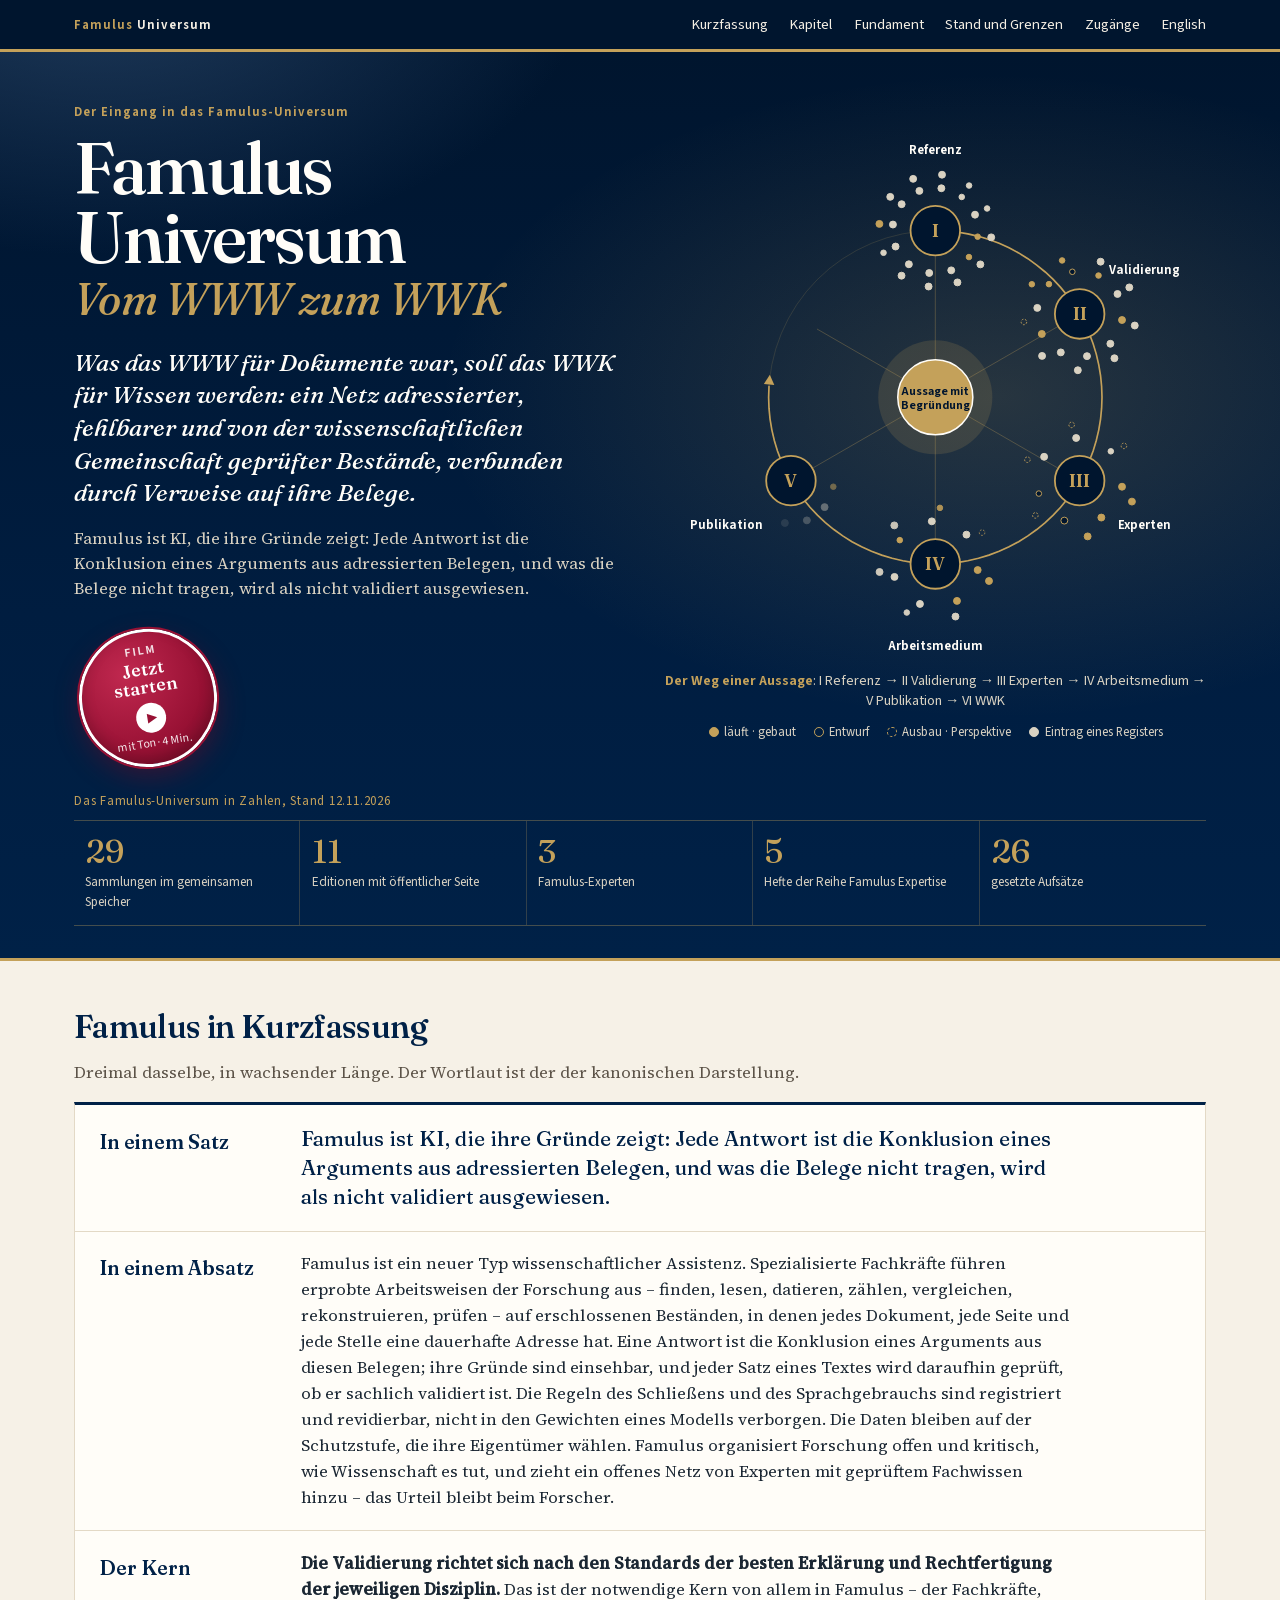
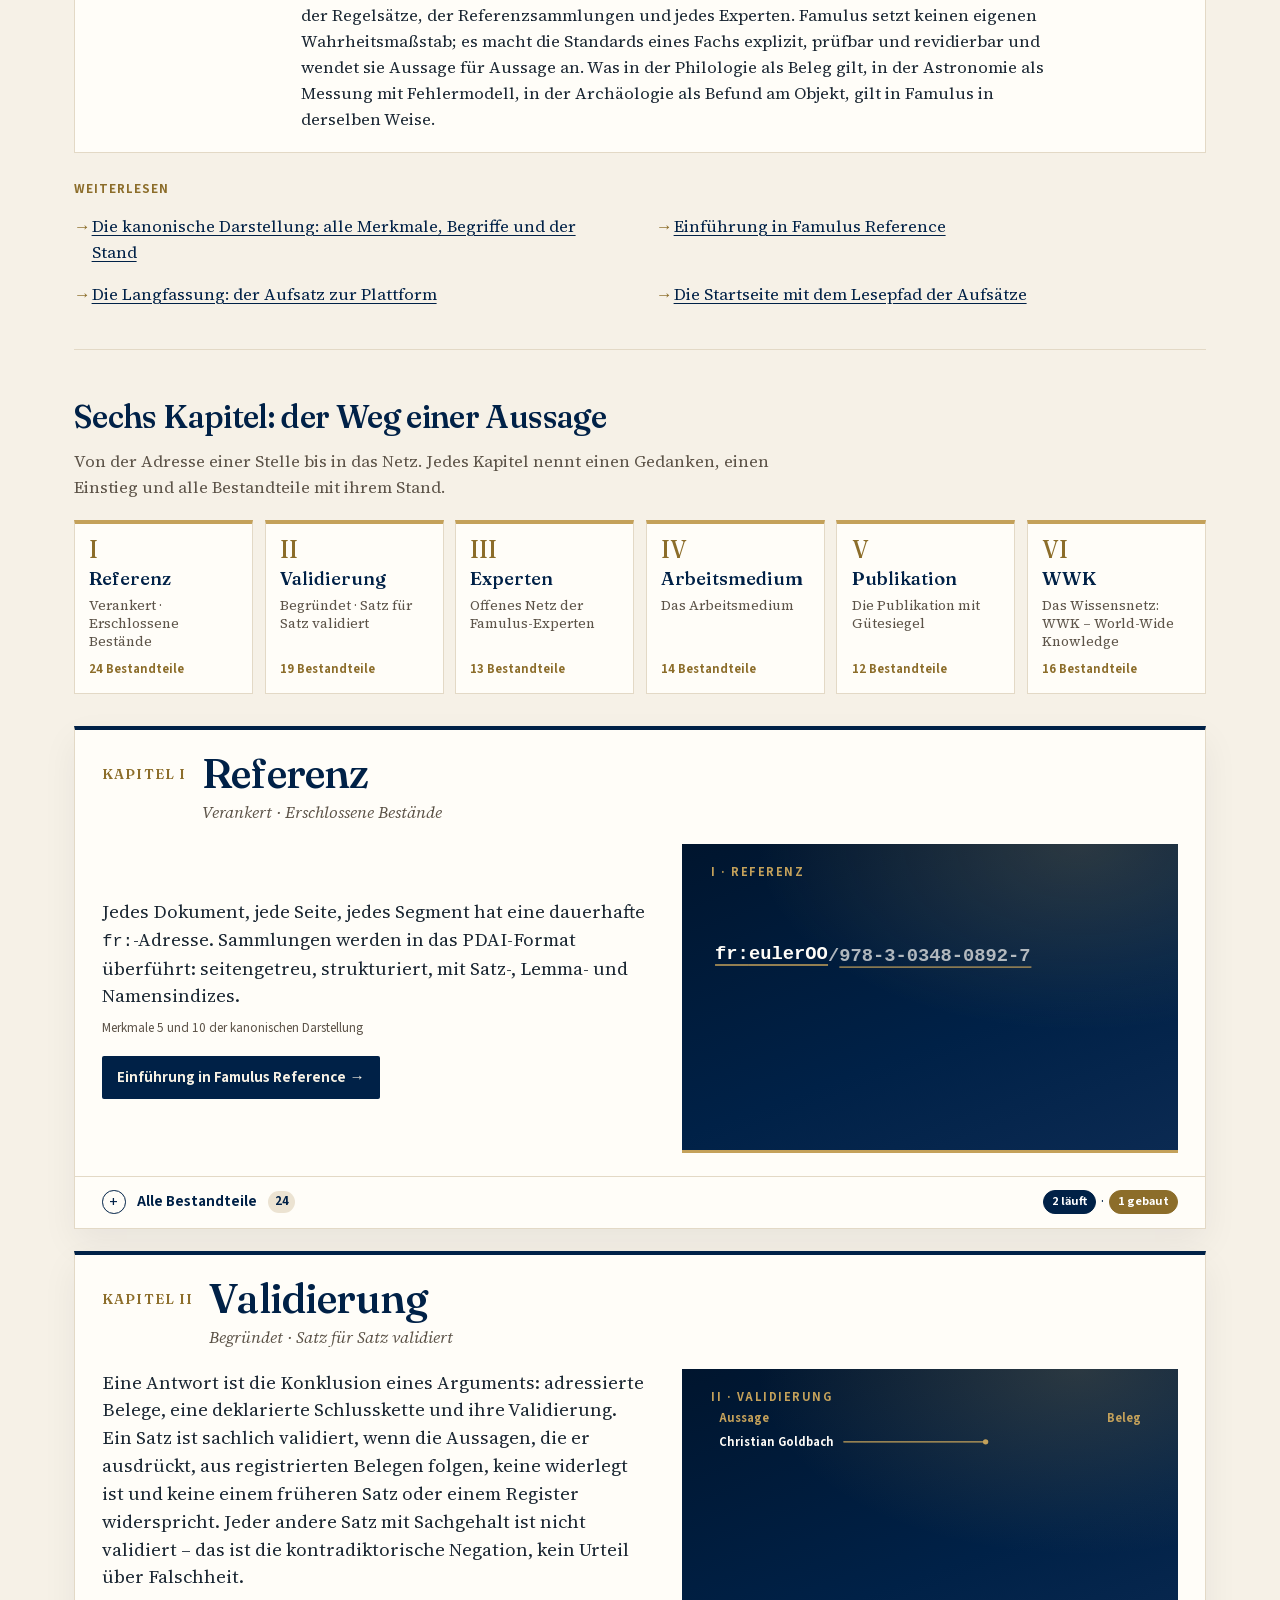
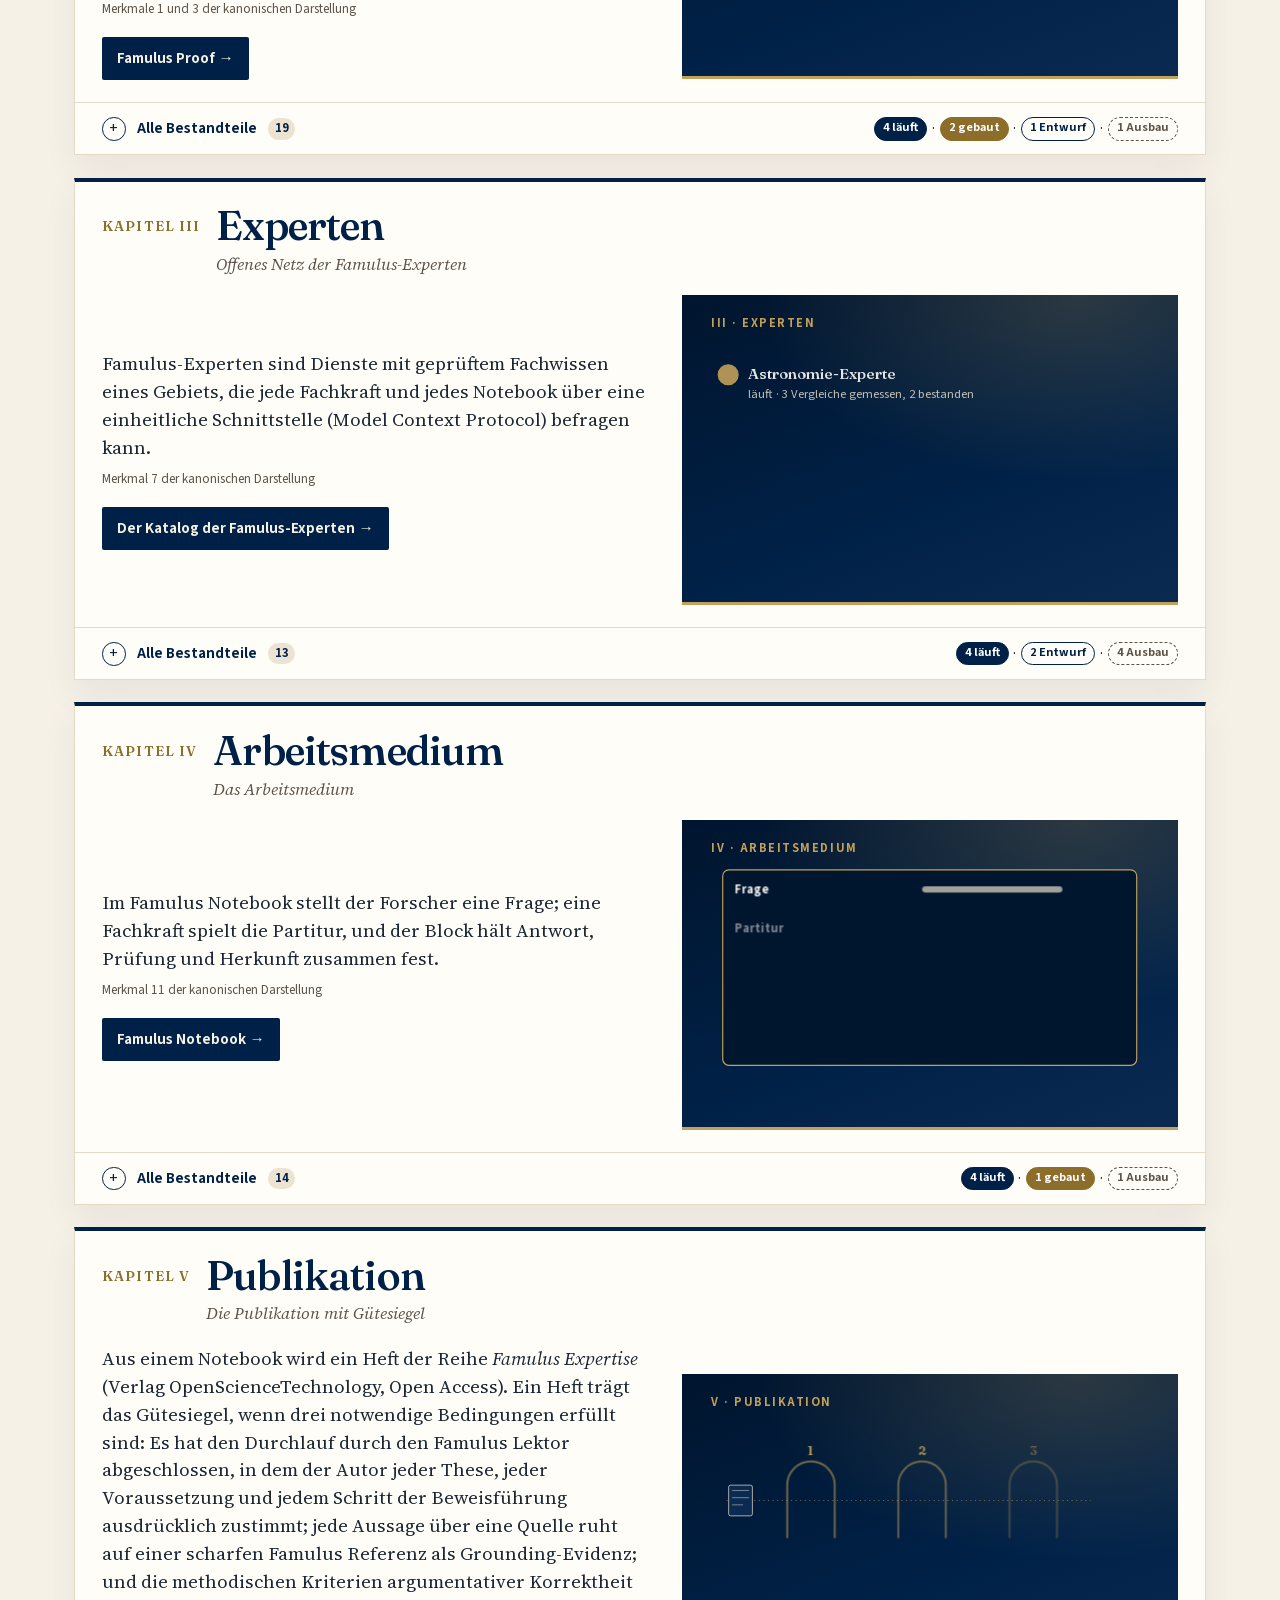
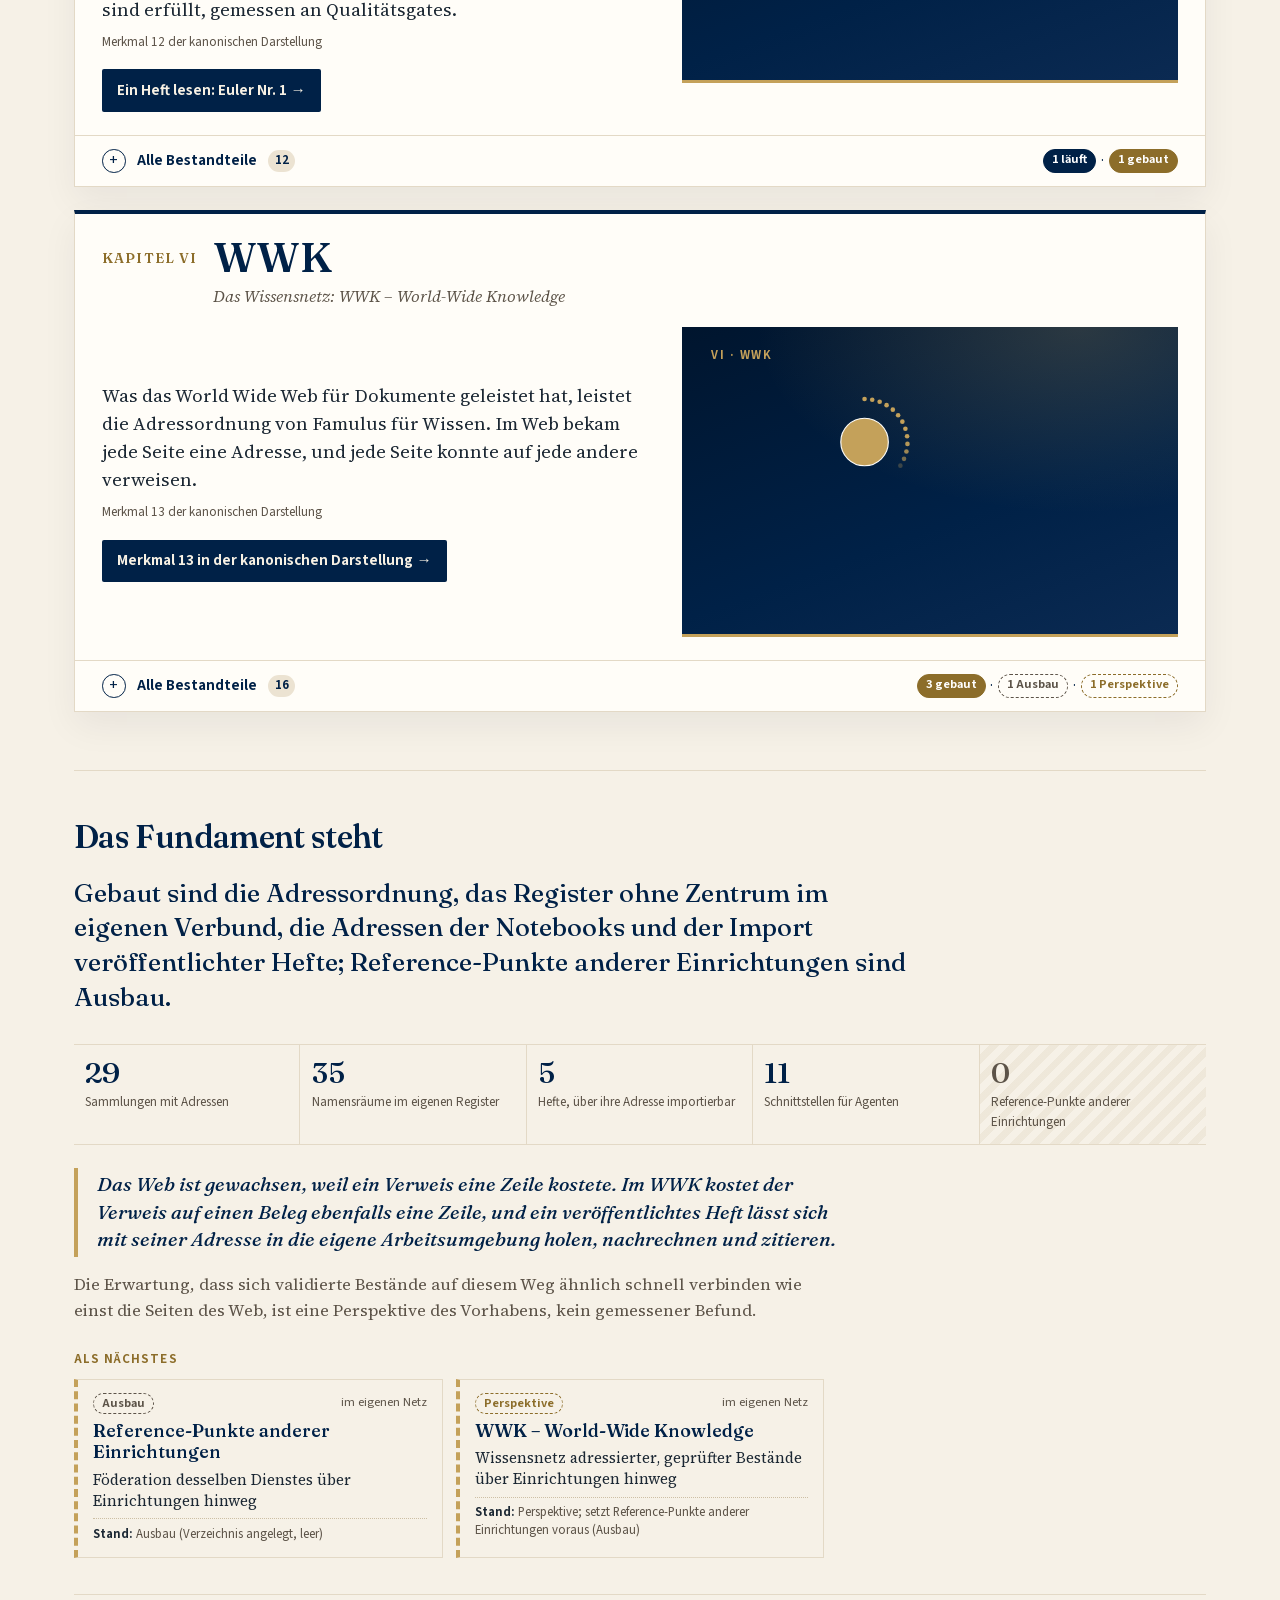
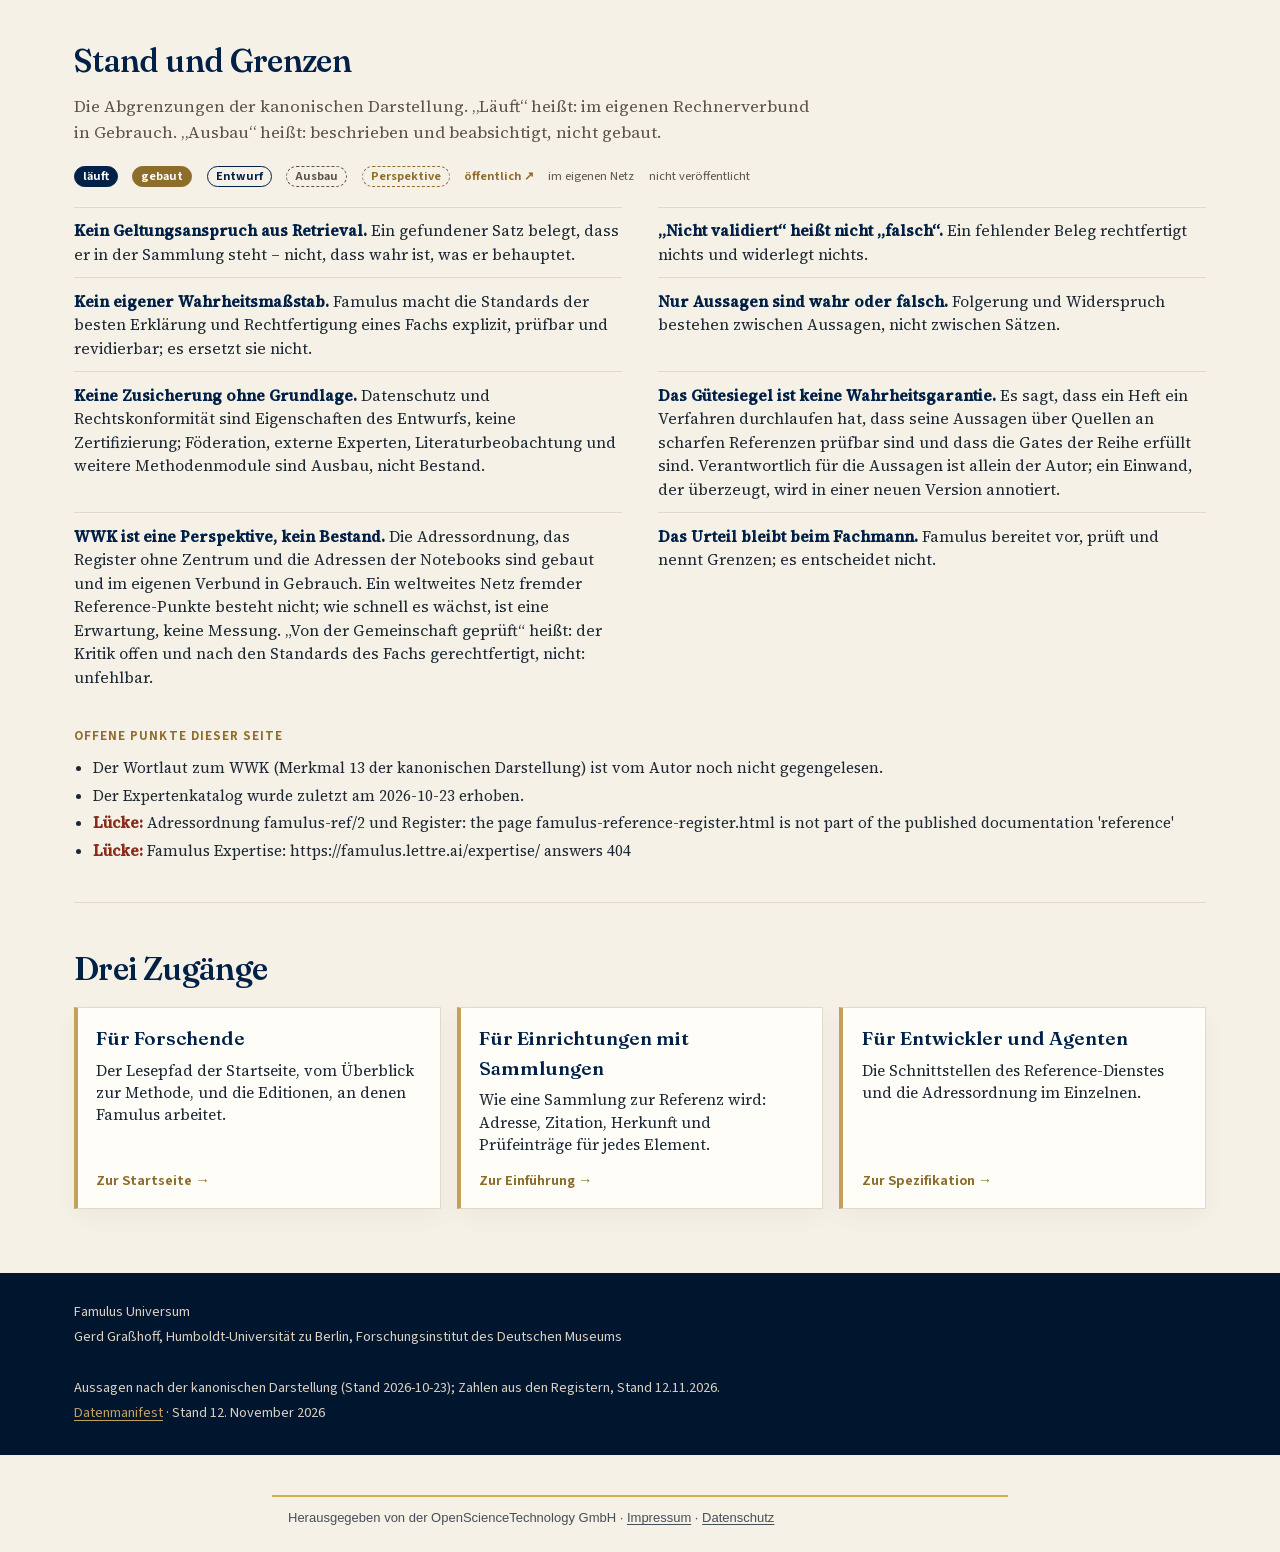
==== index.html @ c4039b90 "Build universum" ====
<!DOCTYPE html>
<html lang="de">
<head>
  <meta charset="utf-8">
  <meta name="viewport" content="width=device-width, initial-scale=1">
  <title>Famulus Universum — Vom WWW zum WWK</title>
  <meta name="description" content="Der Eingang in das Famulus-Universum: Referenz, Validierung, Experten, Arbeitsmedium, Publikation und das Wissensnetz WWK (World-Wide Knowledge) in einer Übersicht, mit Stand jedes Bestandteils.">
  <meta name="author" content="Gerd Graßhoff">
  <meta property="og:title" content="Famulus Universum — Vom WWW zum WWK">
  <meta property="og:description" content="Der Eingang in das Famulus-Universum: Referenz, Validierung, Experten, Arbeitsmedium, Publikation und das Wissensnetz WWK (World-Wide Knowledge) in einer Übersicht, mit Stand jedes Bestandteils.">
  <meta property="og:type" content="website">
  <link rel="icon" href="favicon.svg" type="image/svg+xml">
  <link rel="stylesheet" href="assets/fonts.css?v=20261112162122">
  <link rel="stylesheet" href="assets/landing.css?v=20261112162122">
  <link rel="stylesheet" href="assets/universum.css?v=20261112162122">
<!-- famulus:publisher:start -->
<meta name="referrer" content="no-referrer-when-downgrade">
<meta name="publisher" content="OpenScienceTechnology GmbH">
<meta name="DC.publisher" content="OpenScienceTechnology GmbH">
<script type="application/ld+json">{"@context": "https://schema.org", "@type": "WebPage", "url": "https://famulus.lettre.ai/universum/", "publisher": {"@type": "Organization", "name": "OpenScienceTechnology GmbH", "address": {"@type": "PostalAddress", "streetAddress": "Im Wiesengrund 15A", "addressLocality": "47198 Duisburg", "addressCountry": "Deutschland"}}}</script>
<!-- famulus:publisher:end -->
</head>
<body>
  <a class="skip" href="#inhalt">Zum Inhalt</a>
  <header class="mast">
    <div class="mast-inner">
      <p class="brand"><a href="./"><span>Famulus</span> Universum</a></p>
      <nav aria-label="Abschnitte">
        <a href="#kurz">Kurzfassung</a>
        <a href="#kapitel">Kapitel</a>
        <a href="#fundament">Fundament</a>
        <a href="#stand">Stand und Grenzen</a>
        <a href="#zugaenge">Zugänge</a>
        <a class="lang-switch" href="en/" lang="en" hreflang="en">English</a>
      </nav>
    </div>
  </header>

  <main id="inhalt" class="uv">
<section class="hero uv-hero"><div class="wrap uv-hero-grid"><div class="uv-hero-text"><p class="kicker">Der Eingang in das Famulus-Universum</p><h1>Famulus Universum<em>Vom WWW zum WWK</em></h1><p class="uv-persp">Was das WWW für Dokumente war, soll das WWK für Wissen werden: ein Netz adressierter, fehlbarer und von der wissenschaftlichen Gemeinschaft geprüfter Bestände, verbunden durch Verweise auf ihre Belege.</p><p class="uv-sentence">Famulus ist KI, die ihre Gründe zeigt: Jede Antwort ist die Konklusion eines Arguments aus adressierten Belegen, und was die Belege nicht tragen, wird als nicht validiert ausgewiesen.</p>        <a class="hero-sticker" href="#rundgang" data-guide-start><span class="hs-k">Film</span><span class="hs-t">Jetzt starten</span><span class="hs-play" aria-hidden="true">▶</span><span class="hs-s">mit Ton · 4 Min.</span></a>
</div><div class="uv-map" id="karte"><div class="uv-map-stage" role="img" aria-label="Karte des Famulus-Universums: sechs Kapitel um den Kern, jede Marke ein Bestandteil"></div><p class="uv-map-info" aria-live="polite"></p></div></div><div class="wrap"><p class="uv-fig-label">Das Famulus-Universum in Zahlen, Stand 12.11.2026</p><div class="figures uv-figures" style="--cols:5"><div><span class="v">29</span><span class="k">Sammlungen im gemeinsamen Speicher</span></div><div><span class="v">11</span><span class="k">Editionen mit öffentlicher Seite</span></div><div><span class="v">3</span><span class="k">Famulus-Experten</span></div><div><span class="v">5</span><span class="k">Hefte der Reihe Famulus Expertise</span></div><div><span class="v">26</span><span class="k">gesetzte Aufsätze</span></div></div></div></section>
    <div class="wrap">
<section class="band uv-brief" id="kurz"><h2>Famulus in Kurzfassung</h2><p class="section-lead">Dreimal dasselbe, in wachsender Länge. Der Wortlaut ist der der kanonischen Darstellung.</p><div class="uv-steps"><div class="uv-step"><h3>In einem Satz</h3><p>Famulus ist KI, die ihre Gründe zeigt: Jede Antwort ist die Konklusion eines Arguments aus adressierten Belegen, und was die Belege nicht tragen, wird als nicht validiert ausgewiesen.</p></div><div class="uv-step"><h3>In einem Absatz</h3><p>Famulus ist ein neuer Typ wissenschaftlicher Assistenz. Spezialisierte Fachkräfte führen erprobte Arbeitsweisen der Forschung aus – finden, lesen, datieren, zählen, vergleichen, rekonstruieren, prüfen – auf erschlossenen Beständen, in denen jedes Dokument, jede Seite und jede Stelle eine dauerhafte Adresse hat. Eine Antwort ist die Konklusion eines Arguments aus diesen Belegen; ihre Gründe sind einsehbar, und jeder Satz eines Textes wird daraufhin geprüft, ob er sachlich validiert ist. Die Regeln des Schließens und des Sprachgebrauchs sind registriert und revidierbar, nicht in den Gewichten eines Modells verborgen. Die Daten bleiben auf der Schutzstufe, die ihre Eigentümer wählen. Famulus organisiert Forschung offen und kritisch, wie Wissenschaft es tut, und zieht ein offenes Netz von Experten mit geprüftem Fachwissen hinzu – das Urteil bleibt beim Forscher.</p></div><div class="uv-step"><h3>Der Kern</h3><p><strong>Die Validierung richtet sich nach den Standards der besten Erklärung und Rechtfertigung der jeweiligen Disziplin.</strong> Das ist der notwendige Kern von allem in Famulus – der Fachkräfte, der Regelsätze, der Referenzsammlungen und jedes Experten. Famulus setzt keinen eigenen Wahrheitsmaßstab; es macht die Standards eines Fachs explizit, prüfbar und revidierbar und wendet sie Aussage für Aussage an. Was in der Philologie als Beleg gilt, in der Astronomie als Messung mit Fehlermodell, in der Archäologie als Befund am Objekt, gilt in Famulus in derselben Weise.</p></div></div><h3 class="uv-sub">Weiterlesen</h3><ul class="uv-reading"><li><a href="https://famulus.lettre.ai/docs/reference/famulus.html">Die kanonische Darstellung: alle Merkmale, Begriffe und der Stand</a></li><li><a href="https://famulus.lettre.ai/docs/reference/famulus-reference-introduction.html">Einführung in Famulus Reference</a></li><li><a href="https://famulus.lettre.ai/#p-famulus-plattform">Die Langfassung: der Aufsatz zur Plattform</a></li><li><a href="https://famulus.lettre.ai/">Die Startseite mit dem Lesepfad der Aufsätze</a></li></ul></section>
<section class="band uv-chapters" id="kapitel"><h2>Sechs Kapitel: der Weg einer Aussage</h2><p class="section-lead">Von der Adresse einer Stelle bis in das Netz. Jedes Kapitel nennt einen Gedanken, einen Einstieg und alle Bestandteile mit ihrem Stand.</p><nav class="uv-index" aria-label="Sechs Kapitel: der Weg einer Aussage"><a class="uv-tile" href="#kap-referenz"><span class="uv-tile-num">I</span><span class="uv-tile-name">Referenz</span><span class="uv-tile-title">Verankert · Erschlossene Bestände</span><span class="uv-tile-n">24 Bestandteile</span></a><a class="uv-tile" href="#kap-validierung"><span class="uv-tile-num">II</span><span class="uv-tile-name">Validierung</span><span class="uv-tile-title">Begründet · Satz für Satz validiert</span><span class="uv-tile-n">19 Bestandteile</span></a><a class="uv-tile" href="#kap-experten"><span class="uv-tile-num">III</span><span class="uv-tile-name">Experten</span><span class="uv-tile-title">Offenes Netz der Famulus-Experten</span><span class="uv-tile-n">13 Bestandteile</span></a><a class="uv-tile" href="#kap-arbeitsmedium"><span class="uv-tile-num">IV</span><span class="uv-tile-name">Arbeitsmedium</span><span class="uv-tile-title">Das Arbeitsmedium</span><span class="uv-tile-n">14 Bestandteile</span></a><a class="uv-tile" href="#kap-publikation"><span class="uv-tile-num">V</span><span class="uv-tile-name">Publikation</span><span class="uv-tile-title">Die Publikation mit Gütesiegel</span><span class="uv-tile-n">12 Bestandteile</span></a><a class="uv-tile" href="#kap-wwk"><span class="uv-tile-num">VI</span><span class="uv-tile-name">WWK</span><span class="uv-tile-title">Das Wissensnetz: WWK – World-Wide Knowledge</span><span class="uv-tile-n">16 Bestandteile</span></a></nav><article class="uv-chapter" id="kap-referenz" data-chapter="referenz"><header class="uv-ch-head"><p class="uv-ch-num">Kapitel I</p><h3>Referenz</h3><p class="uv-ch-title">Verankert · Erschlossene Bestände</p></header><div class="uv-ch-body"><div class="uv-ch-text"><p class="uv-claim">Jedes Dokument, jede Seite, jedes Segment hat eine dauerhafte <code>fr:</code>-Adresse. Sammlungen werden in das PDAI-Format überführt: seitengetreu, strukturiert, mit Satz-, Lemma- und Namensindizes.</p><p class="uv-claim-src">Merkmale 5 und 10 der kanonischen Darstellung</p><p class="uv-go-row"><a class="go uv-main" href="https://famulus.lettre.ai/docs/reference/famulus-reference-introduction.html">Einführung in Famulus Reference &rarr;</a></p></div><div class="uv-mini" data-scene="adresse" aria-hidden="true"></div></div><details class="uv-all"><summary><span>Alle Bestandteile</span> <span class="uv-n">24</span><span class="uv-tally"><span class="uv-st uv-st-laeuft">2 läuft</span> · <span class="uv-st uv-st-gebaut">1 gebaut</span></span></summary><div class="uv-group"><h4>Wissensgrund und Adressen <span class="uv-n">4</span></h4><ul class="uv-cards"><li class="uv-card" data-state="laeuft" data-place="netz"><p class="uv-card-head"><span class="uv-st uv-st-laeuft">läuft</span><span class="uv-pl uv-pl-netz">im eigenen Netz</span></p><h5>Famulus Reference</h5><p class="uv-card-text">Wissensgrund, <code>fr:</code>-Adressen, Zitation, Herkunft; gemeinsamer Speicher (DuckLake) und Referenzdienst</p><p class="uv-card-facts">29 Sammlungen im gemeinsamen Speicher</p><p class="uv-card-stand"><b>Stand:</b> läuft (29 Sammlungen im gemeinsamen Speicher, Stand 11.11.2026; am 23.10.2026 waren es acht)</p></li><li class="uv-card" data-state="gebaut" data-place="netz"><p class="uv-card-head"><span class="uv-st uv-st-gebaut">gebaut</span><span class="uv-pl uv-pl-netz">im eigenen Netz</span></p><h5>Adressordnung famulus-ref/2 und Register</h5><p class="uv-card-text">Die Adressordnung <code>famulus-ref/2</code> und ihr Register ohne Zentrum: Jedes Objekt (Satz, Absatz, Abbildung, Person, Ort, Datum, Sprachnorm, Objekt mit 3D-Modell) hat genau eine <code>fr:</code>-Adresse; jeder Reference-Punkt veröffentlicht sein eigenes, signiertes Register, und jeder Resolver kennt das Netz aus den Registern, die er zwischengespeichert hat.</p><p class="uv-card-facts">35 Namensräume am eigenen Reference-Punkt</p></li><li class="uv-card" data-state="" data-place="public"><p class="uv-card-head"><span class="uv-pl uv-pl-public">öffentlich</span></p><h5><a href="https://famulus.lettre.ai/docs/reference/famulus-reference.html">Technische Spezifikation von Famulus Reference</a></h5></li><li class="uv-card" data-state="" data-place="public"><p class="uv-card-head"><span class="uv-pl uv-pl-public">öffentlich</span></p><h5><a href="https://famulus.lettre.ai/docs/reference/ducklake.html">Der gemeinsame Speicher (DuckLake)</a></h5></li></ul></div><div class="uv-group"><h4>Erschlossene Bestände und Editionen <span class="uv-n">14</span></h4><ul class="uv-chips"><li class="uv-chip" data-place="public"><a href="https://famulus.lettre.ai/editions/">Übersicht der Editionen</a></li><li class="uv-chip" data-place="public"><a href="https://famulus.lettre.ai/euler/">Euler</a></li><li class="uv-chip" data-place="public"><a href="https://famulus.lettre.ai/kepler/">Kepler</a></li><li class="uv-chip" data-place="public"><a href="https://famulus.lettre.ai/kepleriana/">Kepleriana 2026</a></li><li class="uv-chip" data-place="public"><a href="https://famulus.lettre.ai/brahe/">Brahe</a></li><li class="uv-chip" data-place="public"><a href="https://famulus.lettre.ai/kopernikus/">Kopernikus</a></li><li class="uv-chip" data-place="netz">Hevelius<span class="uv-pl uv-pl-netz">im eigenen Netz</span></li><li class="uv-chip" data-place="public"><a href="https://famulus.lettre.ai/babylon/">Babylonische Astronomie</a></li><li class="uv-chip" data-place="public"><a href="https://famulus.lettre.ai/sundials/de/">Antike Sonnenuhren</a></li><li class="uv-chip" data-place="public"><a href="https://famulus.lettre.ai/medieval/">Mittelalterliche Handschriften</a></li><li class="uv-chip" data-place="public"><a href="https://famulus.lettre.ai/karman/">Kármán-Nachlass</a></li><li class="uv-chip" data-place="public"><a href="https://famulus.lettre.ai/wittgenstein-mechanik/">Wittgenstein und die Mechanik</a></li><li class="uv-chip" data-place="public"><a href="https://famulus.lettre.ai/tractatus-typoskripte/">Tractatus-Typoskripte</a></li><li class="uv-chip" data-place="netz">Kirch Collection<span class="uv-pl uv-pl-netz">im eigenen Netz</span></li></ul></div><div class="uv-group"><h4>Erfassung, Format, Lesen <span class="uv-n">3</span></h4><ul class="uv-cards"><li class="uv-card" data-state="laeuft" data-place="public"><p class="uv-card-head"><span class="uv-st uv-st-laeuft">läuft</span><span class="uv-pl uv-pl-public">öffentlich</span></p><h5><a href="https://famulus.lettre.ai/repro/">Famulus Repro</a></h5><p class="uv-card-text">Erfassung mit Smartphone und Tablet, Verarbeitung auf dem eigenen Rechner</p></li><li class="uv-card" data-state="" data-place="public"><p class="uv-card-head"><span class="uv-pl uv-pl-public">öffentlich</span></p><h5><a href="https://famulus.lettre.ai/docs/pdai/">PDAI: seitengetreue, strukturierte Bestände</a></h5></li><li class="uv-card" data-state="" data-place="public"><p class="uv-card-head"><span class="uv-pl uv-pl-public">öffentlich</span></p><h5><a href="https://famulus.lettre.ai/docs/viewer/">AI-Viewer: Faksimile, Transkription, Werkzeuge</a></h5></li></ul></div><div class="uv-group"><h4>Methode <span class="uv-n">3</span></h4><ul class="uv-cards"><li class="uv-card" data-state="" data-place="public"><p class="uv-card-head"><span class="uv-pl uv-pl-public">öffentlich</span></p><h5><a href="https://famulus.lettre.ai/#p-ai-scholar">Famulus Reference</a></h5><p class="uv-card-facts">17 S.</p></li><li class="uv-card" data-state="" data-place="netz"><p class="uv-card-head"><span class="uv-pl uv-pl-netz">im eigenen Netz</span></p><h5>The Famulus Data Layer</h5><p class="uv-card-facts">12 S.</p></li><li class="uv-card" data-state="" data-place="netz"><p class="uv-card-head"><span class="uv-pl uv-pl-netz">im eigenen Netz</span></p><h5>Famulus Register and Dossiers</h5><p class="uv-card-facts">18 S.</p></li></ul></div></details></article><article class="uv-chapter" id="kap-validierung" data-chapter="validierung"><header class="uv-ch-head"><p class="uv-ch-num">Kapitel II</p><h3>Validierung</h3><p class="uv-ch-title">Begründet · Satz für Satz validiert</p></header><div class="uv-ch-body"><div class="uv-ch-text"><p class="uv-claim">Eine Antwort ist die Konklusion eines Arguments: adressierte Belege, eine deklarierte Schlusskette und ihre Validierung. Ein Satz ist sachlich validiert, wenn die Aussagen, die er ausdrückt, aus registrierten Belegen folgen, keine widerlegt ist und keine einem früheren Satz oder einem Register widerspricht. Jeder andere Satz mit Sachgehalt ist nicht validiert – das ist die kontradiktorische Negation, kein Urteil über Falschheit.</p><p class="uv-claim-src">Merkmale 1 und 3 der kanonischen Darstellung</p><p class="uv-go-row"><a class="go uv-main" href="https://famulus.lettre.ai/proof/">Famulus Proof &rarr;</a></p></div><div class="uv-mini" data-scene="beleg" aria-hidden="true"></div></div><details class="uv-all"><summary><span>Alle Bestandteile</span> <span class="uv-n">19</span><span class="uv-tally"><span class="uv-st uv-st-laeuft">4 läuft</span> · <span class="uv-st uv-st-gebaut">2 gebaut</span> · <span class="uv-st uv-st-entwurf">1 Entwurf</span> · <span class="uv-st uv-st-ausbau">1 Ausbau</span></span></summary><div class="uv-group"><h4>Rechtfertigung <span class="uv-n">4</span></h4><ul class="uv-cards"><li class="uv-card" data-state="laeuft" data-place="public"><p class="uv-card-head"><span class="uv-st uv-st-laeuft">läuft</span><span class="uv-pl uv-pl-public">öffentlich</span></p><h5><a href="https://famulus.lettre.ai/proof/">Famulus Proof</a></h5><p class="uv-card-text">Rechtfertigung, Evidenzraum, Validitätsbaum, FQL</p></li><li class="uv-card" data-state="" data-place="public"><p class="uv-card-head"><span class="uv-pl uv-pl-public">öffentlich</span></p><h5><a href="https://famulus.lettre.ai/docs/proof/filterung.html">Der Evidenzraum und seine Filterung</a></h5></li><li class="uv-card" data-state="" data-place="public"><p class="uv-card-head"><span class="uv-pl uv-pl-public">öffentlich</span></p><h5><a href="https://famulus.lettre.ai/docs/proof/validitaetsbaum.html">Der Validitätsbaum</a></h5></li><li class="uv-card" data-state="" data-place="public"><p class="uv-card-head"><span class="uv-pl uv-pl-public">öffentlich</span></p><h5><a href="https://famulus.lettre.ai/docs/notebook/famulus-query-language.html">FQL, die Abfragesprache</a></h5></li></ul></div><div class="uv-group"><h4>Satz für Satz <span class="uv-n">4</span></h4><ul class="uv-cards"><li class="uv-card" data-state="laeuft" data-place="public"><p class="uv-card-head"><span class="uv-st uv-st-laeuft">läuft</span><span class="uv-pl uv-pl-public">öffentlich</span></p><h5><a href="https://famulus.lettre.ai/lektor/">Famulus Lektor</a></h5><p class="uv-card-text">Satzweise Prüfung der sachlichen Validität eines Textes</p></li><li class="uv-card" data-state="" data-place="public"><p class="uv-card-head"><span class="uv-pl uv-pl-public">öffentlich</span></p><h5><a href="https://famulus.lettre.ai/docs/lektor/sachliche-validitaet.html">Sachliche Validität</a></h5></li><li class="uv-card" data-state="gebaut" data-place="netz"><p class="uv-card-head"><span class="uv-st uv-st-gebaut">gebaut</span><span class="uv-pl uv-pl-netz">im eigenen Netz</span></p><h5>Famulus Lektor: Argument und Zustimmung</h5><p class="uv-card-text">Rekonstruktion des Arguments eines Aufsatzes oder Hefts (These, Voraussetzungen, Linien der Beweisführung, Belege an ihrer Fundstelle); Seite, auf der der Autor Punkt für Punkt zustimmt oder mit Grund ablehnt</p><p class="uv-card-stand"><b>Stand:</b> Stand 11.11.2026: gebaut; das Argument von vier der fünf Hefte ist rekonstruiert (71 bis 139 Punkte je Heft vorgelegt), keine Zustimmung erteilt</p></li><li class="uv-card" data-state="entwurf" data-place="netz"><p class="uv-card-head"><span class="uv-st uv-st-entwurf">Entwurf</span><span class="uv-pl uv-pl-netz">im eigenen Netz</span></p><h5>Argumentrekonstruktion beliebiger Texte</h5><p class="uv-card-text">Rekonstruktion, Lücken- und Stringenzprüfung, Argumentationsschemata nach Stilvorlagen</p><p class="uv-card-stand"><b>Stand:</b> Entwurf (Relationsbenchmark vorhanden)</p></li></ul></div><div class="uv-group"><h4>Methodeninstitution <span class="uv-n">7</span></h4><ul class="uv-cards"><li class="uv-card" data-state="laeuft" data-place="netz"><p class="uv-card-head"><span class="uv-st uv-st-laeuft">läuft</span><span class="uv-pl uv-pl-netz">im eigenen Netz</span></p><h5>Methodeninstitution</h5><p class="uv-card-text">Schlussketten (FQL), Kausalanalysator, Nadelaudit für Widersprüche, goldene Anfragen</p></li><li class="uv-card" data-state="" data-place="public"><p class="uv-card-head"><span class="uv-pl uv-pl-public">öffentlich</span></p><h5><a href="https://famulus.lettre.ai/kausalitaet/">Kausalität: die Regularitätstheorie</a></h5></li><li class="uv-card" data-state="" data-place="public"><p class="uv-card-head"><span class="uv-pl uv-pl-public">öffentlich</span></p><h5><a href="https://famulus.lettre.ai/#p-famulus-reasoning">Famulus Reasoning</a></h5><p class="uv-card-facts">22 S.</p></li><li class="uv-card" data-state="" data-place="public"><p class="uv-card-head"><span class="uv-pl uv-pl-public">öffentlich</span></p><h5><a href="https://famulus.lettre.ai/#p-famulus-probe-lab">The Famulus Probe Lab</a></h5><p class="uv-card-facts">19 S.</p></li><li class="uv-card" data-state="" data-place="public"><p class="uv-card-head"><span class="uv-pl uv-pl-public">öffentlich</span></p><h5><a href="https://famulus.lettre.ai/#p-ai-erasmus-golden-queries">Famulus Golden Queries and Benchmark</a></h5><p class="uv-card-facts">19 S.</p></li><li class="uv-card" data-state="" data-place="public"><p class="uv-card-head"><span class="uv-pl uv-pl-public">öffentlich</span></p><h5><a href="https://famulus.lettre.ai/#p-computationalEpistemology">Computational Epistemology: Foundations</a></h5><p class="uv-card-facts">19 S.</p></li><li class="uv-card" data-state="ausbau" data-place="netz"><p class="uv-card-head"><span class="uv-st uv-st-ausbau">Ausbau</span><span class="uv-pl uv-pl-netz">im eigenen Netz</span></p><h5>Statistik, Labor- und Experimentsettings, Befundbewertung</h5><p class="uv-card-text">weitere Regelsätze der Methodeninstitution</p></li></ul></div><div class="uv-group"><h4>Sprachinstitution <span class="uv-n">4</span></h4><ul class="uv-cards"><li class="uv-card" data-state="laeuft" data-place="netz"><p class="uv-card-head"><span class="uv-st uv-st-laeuft">läuft</span><span class="uv-pl uv-pl-netz">im eigenen Netz</span></p><h5>Sprachinstitution (LWgrammar)</h5><p class="uv-card-text">Register der Gebrauchsregeln, begründete Normalisierung</p></li><li class="uv-card" data-state="gebaut" data-place="netz"><p class="uv-card-head"><span class="uv-st uv-st-gebaut">gebaut</span><span class="uv-pl uv-pl-netz">im eigenen Netz</span></p><h5>Lateinische Fachterminologie (LWgrammar)</h5><p class="uv-card-text">Sondersammlung „Kepler: A Finding Dictionary of Geometrical and Astronomical Terms“ – 129 Termini, 146 Bedeutungen, 708 Belege mit Fundort; Register zur Geschichte der Astronomie und zur Kausalität</p></li><li class="uv-card" data-state="" data-place="public"><p class="uv-card-head"><span class="uv-pl uv-pl-public">öffentlich</span></p><h5><a href="https://famulus.lettre.ai/docs/writing/">Schreibregeln (LWgrammar)</a></h5></li><li class="uv-card" data-state="" data-place="public"><p class="uv-card-head"><span class="uv-pl uv-pl-public">öffentlich</span></p><h5><a href="https://famulus.lettre.ai/#p-lwgrammar-oed-ai">Wittgensteinian Grammar and OED Dictionaries for AI</a></h5><p class="uv-card-facts">26 S.</p></li></ul></div></details></article><article class="uv-chapter" id="kap-experten" data-chapter="experten"><header class="uv-ch-head"><p class="uv-ch-num">Kapitel III</p><h3>Experten</h3><p class="uv-ch-title">Offenes Netz der Famulus-Experten</p></header><div class="uv-ch-body"><div class="uv-ch-text"><p class="uv-claim">Famulus-Experten sind Dienste mit geprüftem Fachwissen eines Gebiets, die jede Fachkraft und jedes Notebook über eine einheitliche Schnittstelle (Model Context Protocol) befragen kann.</p><p class="uv-claim-src">Merkmal 7 der kanonischen Darstellung</p><p class="uv-go-row"><a class="go uv-main" href="https://famulus.lettre.ai/experts/">Der Katalog der Famulus-Experten &rarr;</a></p></div><div class="uv-mini" data-scene="experte" aria-hidden="true"></div></div><details class="uv-all"><summary><span>Alle Bestandteile</span> <span class="uv-n">13</span><span class="uv-tally"><span class="uv-st uv-st-laeuft">4 läuft</span> · <span class="uv-st uv-st-entwurf">2 Entwurf</span> · <span class="uv-st uv-st-ausbau">4 Ausbau</span></span></summary><div class="uv-group"><h4>Die Experten <span class="uv-n">3</span></h4><ul class="uv-cards"><li class="uv-card" data-state="laeuft" data-place="public"><p class="uv-card-head"><span class="uv-st uv-st-laeuft">läuft</span><span class="uv-pl uv-pl-public">öffentlich</span></p><h5><a href="https://famulus.lettre.ai/experts/">Astronomie-Experte (<code>astronomy-expert</code>)</a></h5><p class="uv-card-text">historische Planetenmodelle (Almagest, aus van Gents Transkription der Parameter neu implementiert), Himmelslesung nach DE441, Sternkataloge (Ptolemaios, Ulugh Beg, Tycho in Keplers Ausgabe 1627, Hevelius, Hipparcos), Karten und Animationen</p><p class="uv-card-facts">3 Vergleiche gemessen, 2 bestanden (Stand 2026-10-23)</p><p class="uv-card-stand"><b>Stand:</b> läuft, Vergleiche gemessen (Almagest gegen van Gents Rechner: größte Abweichung 6,8·10⁻¹² Bogenminuten; DE441 gegen Horizons: 0,035 Bogenminuten); Modelle ohne belegte Parameter (Kopernikus, Kepler, babylonische Schrittfunktionen) stehen als Lücke</p></li><li class="uv-card" data-state="laeuft" data-place="public"><p class="uv-card-head"><span class="uv-st uv-st-laeuft">läuft</span><span class="uv-pl uv-pl-public">öffentlich</span></p><h5><a href="https://famulus.lettre.ai/experts/">Kalender-Experte (<code>calendar-expert</code>)</a></h5><p class="uv-card-text">Kalenderumrechnungen für die Normalisierung, ohne geratene Daten</p><p class="uv-card-facts">0 Vergleiche gemessen, 0 bestanden (Stand 2026-10-23)</p><p class="uv-card-stand"><b>Stand:</b> läuft; noch kein gemessener Vergleich</p></li><li class="uv-card" data-state="entwurf" data-place="public"><p class="uv-card-head"><span class="uv-st uv-st-entwurf">Entwurf</span><span class="uv-pl uv-pl-public">öffentlich</span></p><h5><a href="https://famulus.lettre.ai/experts/">Sonnenuhr-Geometrie-Experte (<code>sundial-geometry-expert</code>)</a></h5><p class="uv-card-text">Typologie antiker Sonnenuhren nach Schattenfläche und Körperform, jede Definition mit geprüftem Zitat; 3-D-Modelle der Kegelsonnenuhr in Kastenform und rhodischer Form mit Tages- und Stundenlinien</p><p class="uv-card-facts">2 Vergleiche gemessen, 2 bestanden (Stand 2026-10-23)</p><p class="uv-card-stand"><b>Stand:</b> Entwurf; zwei Vergleiche gemessen (Rechenbeispiel Rhodos: größte Abweichung 0,0009 d; Solstitiallinien von 35 gescannten Kegeluhren: Median 3,2 %); Kugel-, Zylinder- und ebene Uhren nur als Typologie</p></li></ul></div><div class="uv-group"><h4>Katalog und Beschreibung <span class="uv-n">4</span></h4><ul class="uv-cards"><li class="uv-card" data-state="entwurf" data-place="netz"><p class="uv-card-head"><span class="uv-st uv-st-entwurf">Entwurf</span><span class="uv-pl uv-pl-netz">im eigenen Netz</span></p><h5>Register und Katalog der Experten</h5><p class="uv-card-text">offene, schnelle, kuratierte Aufnahme mit Lebenszyklus; Katalog mit Gebiet, Stand, Gates, Metriken und Lücken je Experte</p><p class="uv-card-stand"><b>Stand:</b> Entwurf (Register und Katalog angelegt, die eigenen Experten in der Bibliothek <code>famulus-experts</code> eingetragen; Experten anderer Einrichtungen: noch keiner; Aufnahme durch Fachgutachten: Ausbau)</p></li><li class="uv-card" data-state="" data-place="public"><p class="uv-card-head"><span class="uv-pl uv-pl-public">öffentlich</span></p><h5><a href="https://famulus.lettre.ai/docs/astronomy-expert/">Der Astronomie-Experte: Stand und Vergleiche</a></h5></li><li class="uv-card" data-state="" data-place="public"><p class="uv-card-head"><span class="uv-pl uv-pl-public">öffentlich</span></p><h5><a href="https://famulus.lettre.ai/docs/sundial-geometry-expert/">Der Sonnenuhr-Geometrie-Experte: Stand und Vergleiche</a></h5></li><li class="uv-card" data-state="" data-place="netz"><p class="uv-card-head"><span class="uv-pl uv-pl-netz">im eigenen Netz</span></p><h5>The Famulus Astronomy Expert</h5><p class="uv-card-facts">18 S.</p></li></ul></div><div class="uv-group"><h4>Fachsammlungen <span class="uv-n">2</span></h4><ul class="uv-cards"><li class="uv-card" data-state="laeuft" data-place="public"><p class="uv-card-head"><span class="uv-st uv-st-laeuft">läuft</span><span class="uv-pl uv-pl-public">öffentlich</span></p><h5><a href="https://famulus.lettre.ai/babylon/">Keilschrift-Datenbank</a></h5><p class="uv-card-text">Astronomische Tagebücher: 2 036 Tafeln, 57 414 Zeilen, mit Tafel-Browser; das Himmels-Panel fragt den Astronomie-Experten</p></li><li class="uv-card" data-state="laeuft" data-place="public"><p class="uv-card-head"><span class="uv-st uv-st-laeuft">läuft</span><span class="uv-pl uv-pl-public">öffentlich</span></p><h5><a href="https://famulus.lettre.ai/visualization/">Visualisierungs-Referenz</a></h5><p class="uv-card-text">gelöste Abbildungsaufgaben als Referenz für neue Abbildungen</p></li></ul></div><div class="uv-group"><h4>Gattungen im Ausbau <span class="uv-n">4</span></h4><ul class="uv-cards"><li class="uv-card" data-state="ausbau" data-place="netz"><p class="uv-card-head"><span class="uv-st uv-st-ausbau">Ausbau</span><span class="uv-pl uv-pl-netz">im eigenen Netz</span></p><h5>Sprachexperten (z. B. Nahuatl, Codex Florentinus)</h5><p class="uv-card-text">Lexik, Grammatik und Lesarten einer Sprache</p></li><li class="uv-card" data-state="ausbau" data-place="netz"><p class="uv-card-head"><span class="uv-st uv-st-ausbau">Ausbau</span><span class="uv-pl uv-pl-netz">im eigenen Netz</span></p><h5>Gazetteer</h5><p class="uv-card-text">Ortslemmata je Sammlung vorhanden; Experte mit historischen Namensformen und Lagen</p></li><li class="uv-card" data-state="ausbau" data-place="netz"><p class="uv-card-head"><span class="uv-st uv-st-ausbau">Ausbau</span><span class="uv-pl uv-pl-netz">im eigenen Netz</span></p><h5>Antike Geographie</h5><p class="uv-card-text">Ptolemaios' Geographie, antike Wege und Itinerare, Stadiasmus von Patara</p><p class="uv-card-stand"><b>Stand:</b> Quellen in PDAI erschlossen (Edition der Geographie 2006, Defaux 2017, Of Paths and Places 2017, Longitude 2016, Berggren/Jones 2000); Experte: Ausbau; Stadiasmus von Patara: Literatur fehlt</p></li><li class="uv-card" data-state="ausbau" data-place="netz"><p class="uv-card-head"><span class="uv-st uv-st-ausbau">Ausbau</span><span class="uv-pl uv-pl-netz">im eigenen Netz</span></p><h5>Disziplinäre Terminologien, Münzdatenbanken, weitere Sondersammlungen</h5><p class="uv-card-text">Anbindung externer Thesauri, Repositorien und Datenbanken</p></li></ul></div></details></article><article class="uv-chapter" id="kap-arbeitsmedium" data-chapter="arbeitsmedium"><header class="uv-ch-head"><p class="uv-ch-num">Kapitel IV</p><h3>Arbeitsmedium</h3><p class="uv-ch-title">Das Arbeitsmedium</p></header><div class="uv-ch-body"><div class="uv-ch-text"><p class="uv-claim">Im Famulus Notebook stellt der Forscher eine Frage; eine Fachkraft spielt die Partitur, und der Block hält Antwort, Prüfung und Herkunft zusammen fest.</p><p class="uv-claim-src">Merkmal 11 der kanonischen Darstellung</p><p class="uv-go-row"><a class="go uv-main" href="https://famulus.lettre.ai/notebook/">Famulus Notebook &rarr;</a></p></div><div class="uv-mini" data-scene="notebook" aria-hidden="true"></div></div><details class="uv-all"><summary><span>Alle Bestandteile</span> <span class="uv-n">14</span><span class="uv-tally"><span class="uv-st uv-st-laeuft">4 läuft</span> · <span class="uv-st uv-st-gebaut">1 gebaut</span> · <span class="uv-st uv-st-ausbau">1 Ausbau</span></span></summary><div class="uv-group"><h4>Notebook und Harness <span class="uv-n">4</span></h4><ul class="uv-cards"><li class="uv-card" data-state="laeuft" data-place="public"><p class="uv-card-head"><span class="uv-st uv-st-laeuft">läuft</span><span class="uv-pl uv-pl-public">öffentlich</span></p><h5><a href="https://famulus.lettre.ai/notebook/">Famulus Notebook</a></h5><p class="uv-card-text">Arbeitsmedium: Frage, Partitur, Antwort, Prüfung, Herkunft</p></li><li class="uv-card" data-state="laeuft" data-place="public"><p class="uv-card-head"><span class="uv-st uv-st-laeuft">läuft</span><span class="uv-pl uv-pl-public">öffentlich</span></p><h5><a href="https://famulus.lettre.ai/harness/">Famulus Harness</a></h5><p class="uv-card-text">Arbeitsumgebung: Notebook neben dem Gespräch mit Famulus; Bibliothek, Leseform, Bearbeiten am Ort, Läufe, Werkzeuge mit Rückfrage, Versionsjournal mit Rücknahme, Import von Heften der Reihe Famulus Expertise</p><p class="uv-card-stand"><b>Stand:</b> Stand 11.11.2026: läuft im eigenen Rechnerverbund; kein öffentlicher Download</p></li><li class="uv-card" data-state="" data-place="public"><p class="uv-card-head"><span class="uv-pl uv-pl-public">öffentlich</span></p><h5><a href="https://famulus.lettre.ai/docs/notebook/">Dokumentation des Notebooks</a></h5></li><li class="uv-card" data-state="" data-place="public"><p class="uv-card-head"><span class="uv-pl uv-pl-public">öffentlich</span></p><h5><a href="https://famulus.lettre.ai/#p-famulus-notebook">Famulus Notebook</a></h5><p class="uv-card-facts">135 S.</p></li></ul></div><div class="uv-group"><h4>Partituren und Fachkräfte <span class="uv-n">3</span></h4><ul class="uv-cards"><li class="uv-card" data-state="laeuft" data-place="netz"><p class="uv-card-head"><span class="uv-st uv-st-laeuft">läuft</span><span class="uv-pl uv-pl-netz">im eigenen Netz</span></p><h5>Partituren und Orchester</h5><p class="uv-card-text">lesbare Orchestrierung der Fachkräfte</p><p class="uv-card-stand"><b>Stand:</b> läuft; öffentliches Repositorium: Ausbau</p></li><li class="uv-card" data-state="" data-place="public"><p class="uv-card-head"><span class="uv-pl uv-pl-public">öffentlich</span></p><h5><a href="https://famulus.lettre.ai/#p-ai-partitur">The Famulus Partitur</a></h5><p class="uv-card-facts">17 S.</p></li><li class="uv-card" data-state="" data-place="public"><p class="uv-card-head"><span class="uv-pl uv-pl-public">öffentlich</span></p><h5><a href="https://famulus.lettre.ai/#p-literate-coding-ai-agents">Literate Coding with AI Agents: A Methodology for Computational Analysis of Scientific Objects</a></h5><p class="uv-card-facts">5 S.</p></li></ul></div><div class="uv-group"><h4>Zeigen und Rekonstruieren <span class="uv-n">3</span></h4><ul class="uv-cards"><li class="uv-card" data-state="laeuft" data-place="public"><p class="uv-card-head"><span class="uv-st uv-st-laeuft">läuft</span><span class="uv-pl uv-pl-public">öffentlich</span></p><h5><a href="https://famulus.lettre.ai/visualization/">Famulus Visualization</a></h5><p class="uv-card-text">Abbildungen aus ihren Daten, mit lernender Formwahl</p></li><li class="uv-card" data-state="" data-place="public"><p class="uv-card-head"><span class="uv-pl uv-pl-public">öffentlich</span></p><h5><a href="https://famulus.lettre.ai/astra/">Famulus Astra: Modelle der historischen Astronomie</a></h5></li><li class="uv-card" data-state="" data-place="netz"><p class="uv-card-head"><span class="uv-pl uv-pl-netz">im eigenen Netz</span></p><h5>Famulus Reader</h5><p class="uv-card-facts">19 S.</p></li></ul></div><div class="uv-group"><h4>Famulus im Alltag der Forschung <span class="uv-n">4</span></h4><ul class="uv-cards"><li class="uv-card" data-state="" data-place="public"><p class="uv-card-head"><span class="uv-pl uv-pl-public">öffentlich</span></p><h5><a href="https://famulus.lettre.ai/famulus-academic/">Famulus Academic: Vorlesung und Sitzung als Text</a></h5></li><li class="uv-card" data-state="" data-place="public"><p class="uv-card-head"><span class="uv-pl uv-pl-public">öffentlich</span></p><h5><a href="https://famulus.lettre.ai/famulus-science/">Famulus Science: Unterstützung der Forschung</a></h5></li><li class="uv-card" data-state="gebaut" data-place="netz"><p class="uv-card-head"><span class="uv-st uv-st-gebaut">gebaut</span><span class="uv-pl uv-pl-netz">im eigenen Netz</span></p><h5>Famulus Recht</h5><p class="uv-card-text">Rechtsstrategie als Zielentfaltung; Normen, Entscheidungen und Zitate am Primärtext geprüft.</p></li><li class="uv-card" data-state="ausbau" data-place="netz"><p class="uv-card-head"><span class="uv-st uv-st-ausbau">Ausbau</span><span class="uv-pl uv-pl-netz">im eigenen Netz</span></p><h5>Literaturbeobachtung</h5><p class="uv-card-text">nächtliche Analyse neuer Publikationen eines Gebiets mit Relevanzbericht am Morgen</p></li></ul></div></details></article><article class="uv-chapter" id="kap-publikation" data-chapter="publikation"><header class="uv-ch-head"><p class="uv-ch-num">Kapitel V</p><h3>Publikation</h3><p class="uv-ch-title">Die Publikation mit Gütesiegel</p></header><div class="uv-ch-body"><div class="uv-ch-text"><p class="uv-claim">Aus einem Notebook wird ein Heft der Reihe <em>Famulus Expertise</em> (Verlag OpenScienceTechnology, Open Access). Ein Heft trägt das Gütesiegel, wenn drei notwendige Bedingungen erfüllt sind: Es hat den Durchlauf durch den Famulus Lektor abgeschlossen, in dem der Autor jeder These, jeder Voraussetzung und jedem Schritt der Beweisführung ausdrücklich zustimmt; jede Aussage über eine Quelle ruht auf einer scharfen Famulus Referenz als Grounding-Evidenz; und die methodischen Kriterien argumentativer Korrektheit sind erfüllt, gemessen an Qualitätsgates.</p><p class="uv-claim-src">Merkmal 12 der kanonischen Darstellung</p><p class="uv-go-row"><a class="go uv-main" href="https://famulus.lettre.ai/euler/lettre/1/">Ein Heft lesen: Euler Nr. 1 &rarr;</a></p></div><div class="uv-mini" data-scene="siegel" aria-hidden="true"></div></div><details class="uv-all"><summary><span>Alle Bestandteile</span> <span class="uv-n">12</span><span class="uv-tally"><span class="uv-st uv-st-laeuft">1 läuft</span> · <span class="uv-st uv-st-gebaut">1 gebaut</span></span></summary><div class="uv-group"><h4>Die Reihe Famulus Expertise <span class="uv-n">6</span></h4><ul class="uv-cards"><li class="uv-card" data-state="gebaut" data-place="netz"><p class="uv-card-head"><span class="uv-st uv-st-gebaut">gebaut</span><span class="uv-pl uv-pl-netz">im eigenen Netz</span></p><h5>Famulus Expertise</h5><p class="uv-card-text">Publikationsreihe mit Gütesiegel: Präambel, 26 Qualitätsgates, Durchlauf durch den Lektor, Freigabe des Autors, Verfahren des Einwands, MCP-Server <code>famulus-expertise</code></p><p class="uv-card-facts">5 Hefte online; mit Gütesiegel: 0</p><p class="uv-card-stand"><b>Stand:</b> Stand 11.11.2026: gebaut; fünf Hefte seit 10.11.2026 online im Stand ihrer Erstveröffentlichung, noch kein Heft trägt das Siegel; MCP-Server nur im eigenen Netz; ISSN nicht beantragt</p></li><li class="uv-card" data-state="" data-place="public"><p class="uv-card-head"><span class="uv-pl uv-pl-public">öffentlich</span></p><h5><a href="https://famulus.lettre.ai/euler/lettre/1/">Euler&#x27;s Argument for the Tide-Raising Force, Reconstructed</a></h5><p class="uv-card-facts">Famulus Expertise Euler, Nr. 1 · Version 1.0 · 2026-11-10</p></li><li class="uv-card" data-state="" data-place="public"><p class="uv-card-head"><span class="uv-pl uv-pl-public">öffentlich</span></p><h5><a href="https://famulus.lettre.ai/kepler/lettre/1/">Reconstructing Kepler&#x27;s Reasoning in the Astronomia Nova</a></h5><p class="uv-card-facts">Famulus Expertise Kepler, Nr. 1 · Version 1.0 · 2026-11-10</p></li><li class="uv-card" data-state="" data-place="public"><p class="uv-card-head"><span class="uv-pl uv-pl-public">öffentlich</span></p><h5><a href="https://famulus.lettre.ai/kepler/lettre/2/">Reading Five Pages Deeply</a></h5><p class="uv-card-facts">Famulus Expertise Kepler, Nr. 2 · Version 1.0 · 2026-11-10</p></li><li class="uv-card" data-state="" data-place="public"><p class="uv-card-head"><span class="uv-pl uv-pl-public">öffentlich</span></p><h5><a href="https://famulus.lettre.ai/astra/lettre/1/">Geometrical Reasoning in the History of Astronomy</a></h5><p class="uv-card-facts">Famulus Expertise Astra, Nr. 1 · Version 1.0 · 2026-11-10</p></li><li class="uv-card" data-state="" data-place="public"><p class="uv-card-head"><span class="uv-pl uv-pl-public">öffentlich</span></p><h5><a href="https://famulus.lettre.ai/astra/lettre/2/">astra/1</a></h5><p class="uv-card-facts">Famulus Expertise Astra, Nr. 2 · Version 1.0 · 2026-11-10</p></li></ul></div><div class="uv-group"><h4>Vom Notebook zum Aufsatz <span class="uv-n">4</span></h4><ul class="uv-cards"><li class="uv-card" data-state="laeuft" data-place="netz"><p class="uv-card-head"><span class="uv-st uv-st-laeuft">läuft</span><span class="uv-pl uv-pl-netz">im eigenen Netz</span></p><h5>Publikationsvorbereitung</h5><p class="uv-card-text">vom Notebook zum Aufsatz nach etablierten Qualitätsstandards</p><p class="uv-card-stand"><b>Stand:</b> läuft (Export)</p></li><li class="uv-card" data-state="" data-place="public"><p class="uv-card-head"><span class="uv-pl uv-pl-public">öffentlich</span></p><h5><a href="https://famulus.lettre.ai/">Die Aufsätze mit ihrem Lesepfad</a></h5><p class="uv-card-facts">26 gesetzte Aufsätze, 672 Seiten</p></li><li class="uv-card" data-state="" data-place="public"><p class="uv-card-head"><span class="uv-pl uv-pl-public">öffentlich</span></p><h5><a href="https://famulus.lettre.ai/#p-famulus-plattform">Famulus. Eine verteilte lokale Plattform für professionelle Forschung</a></h5><p class="uv-card-facts">26 S.</p></li><li class="uv-card" data-state="" data-place="public"><p class="uv-card-head"><span class="uv-pl uv-pl-public">öffentlich</span></p><h5><a href="https://famulus.lettre.ai/#p-ai-erasmus">The New Erasmus</a></h5><p class="uv-card-facts">13 S.</p></li></ul></div><div class="uv-group"><h4>Nachrichten <span class="uv-n">2</span></h4><ul class="uv-cards"><li class="uv-card" data-state="" data-place="public"><p class="uv-card-head"><span class="uv-pl uv-pl-public">öffentlich</span></p><h5><a href="https://famulus.lettre.ai/news/">Famulus News</a></h5></li><li class="uv-card" data-state="" data-place="public"><p class="uv-card-head"><span class="uv-pl uv-pl-public">öffentlich</span></p><h5><a href="https://famulus.lettre.ai/guide/">Wegweiser</a></h5></li></ul></div></details></article><article class="uv-chapter" id="kap-wwk" data-chapter="wwk"><header class="uv-ch-head"><p class="uv-ch-num">Kapitel VI</p><h3>WWK</h3><p class="uv-ch-title">Das Wissensnetz: WWK – World-Wide Knowledge</p></header><div class="uv-ch-body"><div class="uv-ch-text"><p class="uv-claim">Was das World Wide Web für Dokumente geleistet hat, leistet die Adressordnung von Famulus für Wissen. Im Web bekam jede Seite eine Adresse, und jede Seite konnte auf jede andere verweisen.</p><p class="uv-claim-src">Merkmal 13 der kanonischen Darstellung</p><p class="uv-go-row"><a class="go uv-main" href="https://famulus.lettre.ai/docs/reference/famulus.html">Merkmal 13 in der kanonischen Darstellung &rarr;</a></p></div><div class="uv-mini" data-scene="netz" aria-hidden="true"></div></div><details class="uv-all"><summary><span>Alle Bestandteile</span> <span class="uv-n">16</span><span class="uv-tally"><span class="uv-st uv-st-gebaut">3 gebaut</span> · <span class="uv-st uv-st-ausbau">1 Ausbau</span> · <span class="uv-st uv-st-perspektive">1 Perspektive</span></span></summary><div class="uv-group"><h4>Gebaut <span class="uv-n">3</span></h4><ul class="uv-cards"><li class="uv-card" data-state="gebaut" data-place="netz"><p class="uv-card-head"><span class="uv-st uv-st-gebaut">gebaut</span><span class="uv-pl uv-pl-netz">im eigenen Netz</span></p><h5>Register ohne Zentrum</h5><p class="uv-card-text">Die Adressordnung <code>famulus-ref/2</code> und ihr Register ohne Zentrum: Jedes Objekt (Satz, Absatz, Abbildung, Person, Ort, Datum, Sprachnorm, Objekt mit 3D-Modell) hat genau eine <code>fr:</code>-Adresse; jeder Reference-Punkt veröffentlicht sein eigenes, signiertes Register, und jeder Resolver kennt das Netz aus den Registern, die er zwischengespeichert hat.</p><p class="uv-card-facts">Knoten famulus-hu-berlin (fr-xyfxite6dhhdqnt4pe5r)</p></li><li class="uv-card" data-state="gebaut" data-place="netz"><p class="uv-card-head"><span class="uv-st uv-st-gebaut">gebaut</span><span class="uv-pl uv-pl-netz">im eigenen Netz</span></p><h5>Notebook-Adressen (<code>fr:notebook/…</code>)</h5><p class="uv-card-text">Notebooks, Zellen und Ergebnisse als Objekte der Adressordnung famulus-ref/2; Verweise zwischen Notebooks</p><p class="uv-card-stand"><b>Stand:</b> Stand 11.11.2026: gebaut (Grammatik 2.6, Auflösung am eigenen Reference-Punkt); Beanspruchung einzelner Notebook-Projekte im verteilten Register: Ausbau</p></li><li class="uv-card" data-state="gebaut" data-place="netz"><p class="uv-card-head"><span class="uv-st uv-st-gebaut">gebaut</span><span class="uv-pl uv-pl-netz">im eigenen Netz</span></p><h5>Import veröffentlichter Hefte</h5><p class="uv-card-text">Die Arbeitsumgebung für Famulus Notebooks: das Gespräch mit Famulus neben dem Notebook, das gelesen, bearbeitet, gerechnet und zitiert wird; Hefte der Reihe Famulus Expertise werden über ihre Adresse importiert.</p></li></ul></div><div class="uv-group"><h4>Schnittstellen für Agenten (MCP) <span class="uv-n">11</span></h4><ul class="uv-chips"><li class="uv-chip" data-place="netz">famulus-reference<small>Namensraum reference · 24 Werkzeuge</small><span class="uv-pl uv-pl-netz">im eigenen Netz</span></li><li class="uv-chip" data-place="netz">famulus-expertise<small>Namensraum expertise · 13 Werkzeuge</small><span class="uv-pl uv-pl-netz">im eigenen Netz</span></li><li class="uv-chip" data-place="netz">famulus-astronomy-expert<small>Namensraum astronomy · 9 Werkzeuge</small><span class="uv-pl uv-pl-netz">im eigenen Netz</span></li><li class="uv-chip" data-place="netz">famulus-calendar-expert<small>Namensraum calendar · 4 Werkzeuge</small><span class="uv-pl uv-pl-netz">im eigenen Netz</span></li><li class="uv-chip" data-place="netz">famulus-sundial-geometry-expert<small>Namensraum sundial_geometry · 6 Werkzeuge</small><span class="uv-pl uv-pl-netz">im eigenen Netz</span></li><li class="uv-chip" data-place="netz">causal-architect<small>Namensraum causal</small><span class="uv-pl uv-pl-netz">im eigenen Netz</span></li><li class="uv-chip" data-place="netz">famulus-viz-reference<small>Namensraum visualization · 8 Werkzeuge</small><span class="uv-pl uv-pl-netz">im eigenen Netz</span></li><li class="uv-chip" data-place="netz">lwgrammar<small>Namensraum lwgrammar · 16 Werkzeuge</small><span class="uv-pl uv-pl-netz">im eigenen Netz</span></li><li class="uv-chip" data-place="netz">famulus-spacy<small>Namensraum spacy · 7 Werkzeuge</small><span class="uv-pl uv-pl-netz">im eigenen Netz</span></li><li class="uv-chip" data-place="netz">hama<small>Namensraum hama</small><span class="uv-pl uv-pl-netz">im eigenen Netz</span></li><li class="uv-chip" data-place="netz">famulus-benchmark<small>Namensraum models · 11 Werkzeuge</small><span class="uv-pl uv-pl-netz">im eigenen Netz</span></li></ul></div><div class="uv-group"><h4>Ausbau und Perspektive <span class="uv-n">2</span></h4><ul class="uv-cards"><li class="uv-card" data-state="ausbau" data-place="netz"><p class="uv-card-head"><span class="uv-st uv-st-ausbau">Ausbau</span><span class="uv-pl uv-pl-netz">im eigenen Netz</span></p><h5>Reference-Punkte anderer Einrichtungen</h5><p class="uv-card-text">Föderation desselben Dienstes über Einrichtungen hinweg</p><p class="uv-card-facts">eingetragen: 0</p><p class="uv-card-stand"><b>Stand:</b> Ausbau (Verzeichnis angelegt, leer)</p></li><li class="uv-card" data-state="perspektive" data-place="netz"><p class="uv-card-head"><span class="uv-st uv-st-perspektive">Perspektive</span><span class="uv-pl uv-pl-netz">im eigenen Netz</span></p><h5>WWK – World-Wide Knowledge</h5><p class="uv-card-text">Wissensnetz adressierter, geprüfter Bestände über Einrichtungen hinweg</p><p class="uv-card-stand"><b>Stand:</b> Perspektive; setzt Reference-Punkte anderer Einrichtungen voraus (Ausbau)</p></li></ul></div></details></article></section>
<section class="band uv-foundation" id="fundament"><h2>Das Fundament steht</h2><p class="uv-built">Gebaut sind die Adressordnung, das Register ohne Zentrum im eigenen Verbund, die Adressen der Notebooks und der Import veröffentlichter Hefte; Reference-Punkte anderer Einrichtungen sind Ausbau.</p><div class="figures uv-figures uv-found-figs" style="--cols:5"><div><span class="v">29</span><span class="k">Sammlungen mit Adressen</span></div><div><span class="v">35</span><span class="k">Namensräume im eigenen Register</span></div><div><span class="v">5</span><span class="k">Hefte, über ihre Adresse importierbar</span></div><div><span class="v">11</span><span class="k">Schnittstellen für Agenten</span></div><div class="uv-open"><span class="v">0</span><span class="k">Reference-Punkte anderer Einrichtungen</span></div></div><p class="uv-line">Das Web ist gewachsen, weil ein Verweis eine Zeile kostete. Im WWK kostet der Verweis auf einen Beleg ebenfalls eine Zeile, und ein veröffentlichtes Heft lässt sich mit seiner Adresse in die eigene Arbeitsumgebung holen, nachrechnen und zitieren.</p><p class="uv-expect">Die Erwartung, dass sich validierte Bestände auf diesem Weg ähnlich schnell verbinden wie einst die Seiten des Web, ist eine Perspektive des Vorhabens, kein gemessener Befund.</p><h3 class="uv-sub">Als Nächstes</h3><ul class="uv-cards"><li class="uv-card" data-state="ausbau" data-place="netz"><p class="uv-card-head"><span class="uv-st uv-st-ausbau">Ausbau</span><span class="uv-pl uv-pl-netz">im eigenen Netz</span></p><h5>Reference-Punkte anderer Einrichtungen</h5><p class="uv-card-text">Föderation desselben Dienstes über Einrichtungen hinweg</p><p class="uv-card-stand"><b>Stand:</b> Ausbau (Verzeichnis angelegt, leer)</p></li><li class="uv-card" data-state="perspektive" data-place="netz"><p class="uv-card-head"><span class="uv-st uv-st-perspektive">Perspektive</span><span class="uv-pl uv-pl-netz">im eigenen Netz</span></p><h5>WWK – World-Wide Knowledge</h5><p class="uv-card-text">Wissensnetz adressierter, geprüfter Bestände über Einrichtungen hinweg</p><p class="uv-card-stand"><b>Stand:</b> Perspektive; setzt Reference-Punkte anderer Einrichtungen voraus (Ausbau)</p></li></ul></section>
<section class="band uv-limits" id="stand"><h2>Stand und Grenzen</h2><p class="section-lead">Die Abgrenzungen der kanonischen Darstellung. „Läuft“ heißt: im eigenen Rechnerverbund in Gebrauch. „Ausbau“ heißt: beschrieben und beabsichtigt, nicht gebaut.</p><ul class="uv-legend" aria-label="Zeichen"><li><span class="uv-st uv-st-laeuft">läuft</span></li><li><span class="uv-st uv-st-gebaut">gebaut</span></li><li><span class="uv-st uv-st-entwurf">Entwurf</span></li><li><span class="uv-st uv-st-ausbau">Ausbau</span></li><li><span class="uv-st uv-st-perspektive">Perspektive</span></li><li><span class="uv-pl uv-pl-public">öffentlich</span></li><li><span class="uv-pl uv-pl-netz">im eigenen Netz</span></li><li><span class="uv-pl uv-pl-none">nicht veröffentlicht</span></li></ul><ul class="uv-limit-list"><li><b>Kein Geltungsanspruch aus Retrieval.</b> Ein gefundener Satz belegt, dass er in der Sammlung steht – nicht, dass wahr ist, was er behauptet.</li><li><b>„Nicht validiert“ heißt nicht „falsch“.</b> Ein fehlender Beleg rechtfertigt nichts und widerlegt nichts.</li><li><b>Kein eigener Wahrheitsmaßstab.</b> Famulus macht die Standards der besten Erklärung und Rechtfertigung eines Fachs explizit, prüfbar und revidierbar; es ersetzt sie nicht.</li><li><b>Nur Aussagen sind wahr oder falsch.</b> Folgerung und Widerspruch bestehen zwischen Aussagen, nicht zwischen Sätzen.</li><li><b>Keine Zusicherung ohne Grundlage.</b> Datenschutz und Rechtskonformität sind Eigenschaften des Entwurfs, keine Zertifizierung; Föderation, externe Experten, Literaturbeobachtung und weitere Methodenmodule sind Ausbau, nicht Bestand.</li><li><b>Das Gütesiegel ist keine Wahrheitsgarantie.</b> Es sagt, dass ein Heft ein Verfahren durchlaufen hat, dass seine Aussagen über Quellen an scharfen Referenzen prüfbar sind und dass die Gates der Reihe erfüllt sind. Verantwortlich für die Aussagen ist allein der Autor; ein Einwand, der überzeugt, wird in einer neuen Version annotiert.</li><li><b>WWK ist eine Perspektive, kein Bestand.</b> Die Adressordnung, das Register ohne Zentrum und die Adressen der Notebooks sind gebaut und im eigenen Verbund in Gebrauch. Ein weltweites Netz fremder Reference-Punkte besteht nicht; wie schnell es wächst, ist eine Erwartung, keine Messung. „Von der Gemeinschaft geprüft“ heißt: der Kritik offen und nach den Standards des Fachs gerechtfertigt, nicht: unfehlbar.</li><li><b>Das Urteil bleibt beim Fachmann.</b> Famulus bereitet vor, prüft und nennt Grenzen; es entscheidet nicht.</li></ul><h3 class="uv-sub">Offene Punkte dieser Seite</h3><ul class="uv-open-list"><li>Der Wortlaut zum WWK (Merkmal 13 der kanonischen Darstellung) ist vom Autor noch nicht gegengelesen.</li><li>Der Expertenkatalog wurde zuletzt am 2026-10-23 erhoben.</li><li class="uv-gap"><b>Lücke:</b> Adressordnung famulus-ref/2 und Register: the page famulus-reference-register.html is not part of the published documentation &#x27;reference&#x27;</li><li class="uv-gap"><b>Lücke:</b> Famulus Expertise: https://famulus.lettre.ai/expertise/ answers 404</li></ul></section>
<section class="band uv-ways" id="zugaenge"><h2>Drei Zugänge</h2><div class="ways"><a class="way" href="https://famulus.lettre.ai/"><span class="who">Für Forschende</span><span class="what">Der Lesepfad der Startseite, vom Überblick zur Methode, und die Editionen, an denen Famulus arbeitet.</span><span class="go">Zur Startseite &rarr;</span></a><a class="way" href="https://famulus.lettre.ai/docs/reference/famulus-reference-introduction.html"><span class="who">Für Einrichtungen mit Sammlungen</span><span class="what">Wie eine Sammlung zur Referenz wird: Adresse, Zitation, Herkunft und Prüfeinträge für jedes Element.</span><span class="go">Zur Einführung &rarr;</span></a><a class="way" href="https://famulus.lettre.ai/docs/reference/famulus-reference.html"><span class="who">Für Entwickler und Agenten</span><span class="what">Die Schnittstellen des Reference-Dienstes und die Adressordnung im Einzelnen.</span><span class="go">Zur Spezifikation &rarr;</span></a></div></section>
    </div>
  </main>
  <div class="gp gp-nur-vollbild" id="rundgang" data-guide="tour" data-autostart="false" data-base="guide/" data-v="20261112162122" data-open="none" data-rm="steps"></div>
  <footer>
    <div class="wrap">
      <div><p>Famulus Universum</p><p>Gerd Graßhoff, Humboldt-Universität zu Berlin, Forschungsinstitut des Deutschen Museums</p></div>
      <div><p>Aussagen nach der kanonischen Darstellung (Stand 2026-10-23); Zahlen aus den Registern, Stand 12.11.2026.</p><p><a href="data/manifest.json">Datenmanifest</a> · Stand 12. November 2026</p></div>
    </div>
    <div class="wrap"></div>
  </footer>

  <script src="assets/vendor/d3.v7.min.js?v=20261112162122"></script>
  <script src="data/universum.de.js?v=20261112162122"></script>
  <script src="assets/js/universum-scenes.js?v=20261112162122"></script>
  <script src="assets/js/universum.js?v=20261112162122"></script>
  <script src="assets/js/guide-player.js?v=20261112162122"></script>
<!-- famulus:publisher:start -->
<p class="famulus-publisher" style="max-width:46rem;margin:2.5rem auto 1.5rem;padding:.7rem 16px 0;border-top:2px solid #c8a22a;font:13px/1.5 -apple-system,BlinkMacSystemFont,sans-serif;opacity:.8">Herausgegeben von der OpenScienceTechnology GmbH · <a style="color:inherit" href="/impressum/">Impressum</a> · <a style="color:inherit" href="/datenschutz/">Datenschutz</a></p>
<script>(function(){try{var C="https://lettre.ngrok.dev/famulus-counter/api/hit",L=C.replace(/hit$/,'leave'),q=new URLSearchParams(location.search),v=Math.random().toString(36).slice(2,12),u=location.pathname;function S(a,b){navigator.sendBeacon?navigator.sendBeacon(a,b):fetch(a,{method:'POST',body:b,keepalive:true,mode:'no-cors'})}S(C,JSON.stringify({u:u,r:document.referrer,m:"",v:v,c:q.get('c')||q.get('utm_campaign')||''}));var a=0,t=document.visibilityState=='visible'?Date.now():0,s=0,x='',g='',k='';function sc(){var h=document.documentElement;s=Math.max(s,Math.min(100,Math.round((scrollY+innerHeight)/Math.max(h.scrollHeight,1)*100)))}addEventListener('scroll',sc,{passive:true});addEventListener('load',sc);sc();document.addEventListener('click',function(e){var l=e.target.closest&&e.target.closest('a[href]');if(l&&/^https?:$/.test(l.protocol)){var i=l.host==location.host;x=i?'in':'out';g=i?l.pathname+l.hash:l.host;k=(l.getAttribute('aria-label')||l.textContent||'').replace(/\s+/g,' ').trim().slice(0,80);B()}},true);function B(){S(L,JSON.stringify({u:u,v:v,d:Math.round((a+(t?Date.now()-t:0))/1000),s:s,x:x,t:g,k:k}))}function F(){if(t){a+=Date.now()-t;t=0}B()}document.addEventListener('visibilitychange',function(){document.visibilityState=='hidden'?F():t=Date.now()});addEventListener('pagehide',function(){if(t)F()})}catch(e){}})();</script>
<noscript><img src="https://lettre.ngrok.dev/famulus-counter/api/hit.gif?u=/universum/&amp;m=" width="1" height="1" alt=""></noscript>
<!-- famulus:publisher:end -->
</body>
</html>
---- assets/fonts.css ----
/* Self-hosted web fonts (Fraunces, Source Sans 3, Source Serif 4; SIL Open Font License),
   subsets latin, latin-ext, greek: no request to Google from the landing pages. */
/* latin-ext */
@font-face {
  font-family: 'Fraunces';
  font-style: italic;
  font-weight: 460;
  font-display: swap;
  src: url(../fonts/Fraunces-ea6119fa7f.woff2) format('woff2');
  unicode-range: U+0100-02BA, U+02BD-02C5, U+02C7-02CC, U+02CE-02D7, U+02DD-02FF, U+0304, U+0308, U+0329, U+1D00-1DBF, U+1E00-1E9F, U+1EF2-1EFF, U+2020, U+20A0-20AB, U+20AD-20C4, U+2113, U+2C60-2C7F, U+A720-A7FF;
}
/* latin */
@font-face {
  font-family: 'Fraunces';
  font-style: italic;
  font-weight: 460;
  font-display: swap;
  src: url(../fonts/Fraunces-acb6475b6d.woff2) format('woff2');
  unicode-range: U+0000-00FF, U+0131, U+0152-0153, U+02BB-02BC, U+02C6, U+02DA, U+02DC, U+0304, U+0308, U+0329, U+2000-206F, U+20AC, U+2122, U+2191, U+2193, U+2212, U+2215, U+FEFF, U+FFFD;
}
/* latin-ext */
@font-face {
  font-family: 'Fraunces';
  font-style: normal;
  font-weight: 460;
  font-display: swap;
  src: url(../fonts/Fraunces-ed6f8e8580.woff2) format('woff2');
  unicode-range: U+0100-02BA, U+02BD-02C5, U+02C7-02CC, U+02CE-02D7, U+02DD-02FF, U+0304, U+0308, U+0329, U+1D00-1DBF, U+1E00-1E9F, U+1EF2-1EFF, U+2020, U+20A0-20AB, U+20AD-20C4, U+2113, U+2C60-2C7F, U+A720-A7FF;
}
/* latin */
@font-face {
  font-family: 'Fraunces';
  font-style: normal;
  font-weight: 460;
  font-display: swap;
  src: url(../fonts/Fraunces-9e5095030b.woff2) format('woff2');
  unicode-range: U+0000-00FF, U+0131, U+0152-0153, U+02BB-02BC, U+02C6, U+02DA, U+02DC, U+0304, U+0308, U+0329, U+2000-206F, U+20AC, U+2122, U+2191, U+2193, U+2212, U+2215, U+FEFF, U+FFFD;
}
/* latin-ext */
@font-face {
  font-family: 'Fraunces';
  font-style: normal;
  font-weight: 560;
  font-display: swap;
  src: url(../fonts/Fraunces-ed6f8e8580.woff2) format('woff2');
  unicode-range: U+0100-02BA, U+02BD-02C5, U+02C7-02CC, U+02CE-02D7, U+02DD-02FF, U+0304, U+0308, U+0329, U+1D00-1DBF, U+1E00-1E9F, U+1EF2-1EFF, U+2020, U+20A0-20AB, U+20AD-20C4, U+2113, U+2C60-2C7F, U+A720-A7FF;
}
/* latin */
@font-face {
  font-family: 'Fraunces';
  font-style: normal;
  font-weight: 560;
  font-display: swap;
  src: url(../fonts/Fraunces-9e5095030b.woff2) format('woff2');
  unicode-range: U+0000-00FF, U+0131, U+0152-0153, U+02BB-02BC, U+02C6, U+02DA, U+02DC, U+0304, U+0308, U+0329, U+2000-206F, U+20AC, U+2122, U+2191, U+2193, U+2212, U+2215, U+FEFF, U+FFFD;
}
/* greek */
@font-face {
  font-family: 'Source Sans 3';
  font-style: italic;
  font-weight: 400;
  font-display: swap;
  src: url(../fonts/SourceSans3-353a1b1a14.woff2) format('woff2');
  unicode-range: U+0370-0377, U+037A-037F, U+0384-038A, U+038C, U+038E-03A1, U+03A3-03FF;
}
/* latin-ext */
@font-face {
  font-family: 'Source Sans 3';
  font-style: italic;
  font-weight: 400;
  font-display: swap;
  src: url(../fonts/SourceSans3-d600567f49.woff2) format('woff2');
  unicode-range: U+0100-02BA, U+02BD-02C5, U+02C7-02CC, U+02CE-02D7, U+02DD-02FF, U+0304, U+0308, U+0329, U+1D00-1DBF, U+1E00-1E9F, U+1EF2-1EFF, U+2020, U+20A0-20AB, U+20AD-20C4, U+2113, U+2C60-2C7F, U+A720-A7FF;
}
/* latin */
@font-face {
  font-family: 'Source Sans 3';
  font-style: italic;
  font-weight: 400;
  font-display: swap;
  src: url(../fonts/SourceSans3-40b18df6c7.woff2) format('woff2');
  unicode-range: U+0000-00FF, U+0131, U+0152-0153, U+02BB-02BC, U+02C6, U+02DA, U+02DC, U+0304, U+0308, U+0329, U+2000-206F, U+20AC, U+2122, U+2191, U+2193, U+2212, U+2215, U+FEFF, U+FFFD;
}
/* greek */
@font-face {
  font-family: 'Source Sans 3';
  font-style: normal;
  font-weight: 400;
  font-display: swap;
  src: url(../fonts/SourceSans3-4f1e272f52.woff2) format('woff2');
  unicode-range: U+0370-0377, U+037A-037F, U+0384-038A, U+038C, U+038E-03A1, U+03A3-03FF;
}
/* latin-ext */
@font-face {
  font-family: 'Source Sans 3';
  font-style: normal;
  font-weight: 400;
  font-display: swap;
  src: url(../fonts/SourceSans3-b185df042d.woff2) format('woff2');
  unicode-range: U+0100-02BA, U+02BD-02C5, U+02C7-02CC, U+02CE-02D7, U+02DD-02FF, U+0304, U+0308, U+0329, U+1D00-1DBF, U+1E00-1E9F, U+1EF2-1EFF, U+2020, U+20A0-20AB, U+20AD-20C4, U+2113, U+2C60-2C7F, U+A720-A7FF;
}
/* latin */
@font-face {
  font-family: 'Source Sans 3';
  font-style: normal;
  font-weight: 400;
  font-display: swap;
  src: url(../fonts/SourceSans3-e6c9ca6380.woff2) format('woff2');
  unicode-range: U+0000-00FF, U+0131, U+0152-0153, U+02BB-02BC, U+02C6, U+02DA, U+02DC, U+0304, U+0308, U+0329, U+2000-206F, U+20AC, U+2122, U+2191, U+2193, U+2212, U+2215, U+FEFF, U+FFFD;
}
/* greek */
@font-face {
  font-family: 'Source Sans 3';
  font-style: normal;
  font-weight: 560;
  font-display: swap;
  src: url(../fonts/SourceSans3-4f1e272f52.woff2) format('woff2');
  unicode-range: U+0370-0377, U+037A-037F, U+0384-038A, U+038C, U+038E-03A1, U+03A3-03FF;
}
/* latin-ext */
@font-face {
  font-family: 'Source Sans 3';
  font-style: normal;
  font-weight: 560;
  font-display: swap;
  src: url(../fonts/SourceSans3-b185df042d.woff2) format('woff2');
  unicode-range: U+0100-02BA, U+02BD-02C5, U+02C7-02CC, U+02CE-02D7, U+02DD-02FF, U+0304, U+0308, U+0329, U+1D00-1DBF, U+1E00-1E9F, U+1EF2-1EFF, U+2020, U+20A0-20AB, U+20AD-20C4, U+2113, U+2C60-2C7F, U+A720-A7FF;
}
/* latin */
@font-face {
  font-family: 'Source Sans 3';
  font-style: normal;
  font-weight: 560;
  font-display: swap;
  src: url(../fonts/SourceSans3-e6c9ca6380.woff2) format('woff2');
  unicode-range: U+0000-00FF, U+0131, U+0152-0153, U+02BB-02BC, U+02C6, U+02DA, U+02DC, U+0304, U+0308, U+0329, U+2000-206F, U+20AC, U+2122, U+2191, U+2193, U+2212, U+2215, U+FEFF, U+FFFD;
}
/* greek */
@font-face {
  font-family: 'Source Sans 3';
  font-style: normal;
  font-weight: 650;
  font-display: swap;
  src: url(../fonts/SourceSans3-4f1e272f52.woff2) format('woff2');
  unicode-range: U+0370-0377, U+037A-037F, U+0384-038A, U+038C, U+038E-03A1, U+03A3-03FF;
}
/* latin-ext */
@font-face {
  font-family: 'Source Sans 3';
  font-style: normal;
  font-weight: 650;
  font-display: swap;
  src: url(../fonts/SourceSans3-b185df042d.woff2) format('woff2');
  unicode-range: U+0100-02BA, U+02BD-02C5, U+02C7-02CC, U+02CE-02D7, U+02DD-02FF, U+0304, U+0308, U+0329, U+1D00-1DBF, U+1E00-1E9F, U+1EF2-1EFF, U+2020, U+20A0-20AB, U+20AD-20C4, U+2113, U+2C60-2C7F, U+A720-A7FF;
}
/* latin */
@font-face {
  font-family: 'Source Sans 3';
  font-style: normal;
  font-weight: 650;
  font-display: swap;
  src: url(../fonts/SourceSans3-e6c9ca6380.woff2) format('woff2');
  unicode-range: U+0000-00FF, U+0131, U+0152-0153, U+02BB-02BC, U+02C6, U+02DA, U+02DC, U+0304, U+0308, U+0329, U+2000-206F, U+20AC, U+2122, U+2191, U+2193, U+2212, U+2215, U+FEFF, U+FFFD;
}
/* greek */
@font-face {
  font-family: 'Source Serif 4';
  font-style: italic;
  font-weight: 400;
  font-display: swap;
  src: url(../fonts/SourceSerif4-4c9485c931.woff2) format('woff2');
  unicode-range: U+0370-0377, U+037A-037F, U+0384-038A, U+038C, U+038E-03A1, U+03A3-03FF;
}
/* latin-ext */
@font-face {
  font-family: 'Source Serif 4';
  font-style: italic;
  font-weight: 400;
  font-display: swap;
  src: url(../fonts/SourceSerif4-6f4634df4c.woff2) format('woff2');
  unicode-range: U+0100-02BA, U+02BD-02C5, U+02C7-02CC, U+02CE-02D7, U+02DD-02FF, U+0304, U+0308, U+0329, U+1D00-1DBF, U+1E00-1E9F, U+1EF2-1EFF, U+2020, U+20A0-20AB, U+20AD-20C4, U+2113, U+2C60-2C7F, U+A720-A7FF;
}
/* latin */
@font-face {
  font-family: 'Source Serif 4';
  font-style: italic;
  font-weight: 400;
  font-display: swap;
  src: url(../fonts/SourceSerif4-1728511cfe.woff2) format('woff2');
  unicode-range: U+0000-00FF, U+0131, U+0152-0153, U+02BB-02BC, U+02C6, U+02DA, U+02DC, U+0304, U+0308, U+0329, U+2000-206F, U+20AC, U+2122, U+2191, U+2193, U+2212, U+2215, U+FEFF, U+FFFD;
}
/* greek */
@font-face {
  font-family: 'Source Serif 4';
  font-style: normal;
  font-weight: 400;
  font-display: swap;
  src: url(../fonts/SourceSerif4-ee5077508f.woff2) format('woff2');
  unicode-range: U+0370-0377, U+037A-037F, U+0384-038A, U+038C, U+038E-03A1, U+03A3-03FF;
}
/* latin-ext */
@font-face {
  font-family: 'Source Serif 4';
  font-style: normal;
  font-weight: 400;
  font-display: swap;
  src: url(../fonts/SourceSerif4-904ac685a1.woff2) format('woff2');
  unicode-range: U+0100-02BA, U+02BD-02C5, U+02C7-02CC, U+02CE-02D7, U+02DD-02FF, U+0304, U+0308, U+0329, U+1D00-1DBF, U+1E00-1E9F, U+1EF2-1EFF, U+2020, U+20A0-20AB, U+20AD-20C4, U+2113, U+2C60-2C7F, U+A720-A7FF;
}
/* latin */
@font-face {
  font-family: 'Source Serif 4';
  font-style: normal;
  font-weight: 400;
  font-display: swap;
  src: url(../fonts/SourceSerif4-8eff34b5ed.woff2) format('woff2');
  unicode-range: U+0000-00FF, U+0131, U+0152-0153, U+02BB-02BC, U+02C6, U+02DA, U+02DC, U+0304, U+0308, U+0329, U+2000-206F, U+20AC, U+2122, U+2191, U+2193, U+2212, U+2215, U+FEFF, U+FFFD;
}
/* greek */
@font-face {
  font-family: 'Source Serif 4';
  font-style: normal;
  font-weight: 560;
  font-display: swap;
  src: url(../fonts/SourceSerif4-ee5077508f.woff2) format('woff2');
  unicode-range: U+0370-0377, U+037A-037F, U+0384-038A, U+038C, U+038E-03A1, U+03A3-03FF;
}
/* latin-ext */
@font-face {
  font-family: 'Source Serif 4';
  font-style: normal;
  font-weight: 560;
  font-display: swap;
  src: url(../fonts/SourceSerif4-904ac685a1.woff2) format('woff2');
  unicode-range: U+0100-02BA, U+02BD-02C5, U+02C7-02CC, U+02CE-02D7, U+02DD-02FF, U+0304, U+0308, U+0329, U+1D00-1DBF, U+1E00-1E9F, U+1EF2-1EFF, U+2020, U+20A0-20AB, U+20AD-20C4, U+2113, U+2C60-2C7F, U+A720-A7FF;
}
/* latin */
@font-face {
  font-family: 'Source Serif 4';
  font-style: normal;
  font-weight: 560;
  font-display: swap;
  src: url(../fonts/SourceSerif4-8eff34b5ed.woff2) format('woff2');
  unicode-range: U+0000-00FF, U+0131, U+0152-0153, U+02BB-02BC, U+02C6, U+02DA, U+02DC, U+0304, U+0308, U+0329, U+2000-206F, U+20AC, U+2122, U+2191, U+2193, U+2212, U+2215, U+FEFF, U+FFFD;
}
---- assets/landing.css ----
/* PDAI landing pages — shared styles for landing pages and narratives.
   Visual system of Kepleriana 2026 and Kármán 2026: Oxford blue, gold, sandstone. */

:root {
  --oxford: #002147;
  --oxford-deep: #00152e;
  --oxford-soft: #2c4a6e;
  --ink: #1b2733;
  --muted: #5c5348;
  --gold: #c4a15a;
  --gold-deep: #8c6d2a;
  --gold-pale: #efe3c4;
  --sand: #f6f1e7;
  --sand-deep: #ece3d2;
  --paper: #fffdf8;
  --line: #e3d9c6;
  --line-strong: #cdbfa4;
  --serif: "Source Serif 4", "Palatino Linotype", Palatino, serif;
  --display: "Fraunces", "Source Serif 4", Palatino, serif;
  --sans: "Source Sans 3", "Avenir Next", "Segoe UI", sans-serif;
  --p-studium: #8c6d2a;
  --p-aachen: #002147;
  --p-pasadena: #3f7686;
  --p-beratung: #9a4f3c;
  --p-agard: #5f6b3a;
}

* { box-sizing: border-box; }
html { scroll-behavior: smooth; }
.no-smooth { scroll-behavior: auto !important; }
body {
  margin: 0;
  color: var(--ink);
  background:
    radial-gradient(1200px 480px at 50% -180px, rgba(196, 161, 90, 0.16), transparent 60%),
    var(--sand);
  font-family: var(--serif);
  font-size: 1.05rem;
  line-height: 1.55;
}
a { color: var(--oxford); text-underline-offset: 0.18em; }
a:hover { color: var(--gold-deep); }
img { max-width: 100%; }
.skip {
  position: absolute; left: 1rem; top: -4rem;
  background: var(--oxford); color: #fff; padding: 0.4rem 0.7rem;
}
.skip:focus { top: 0.6rem; z-index: 50; }

/* ---------------------------------------------------------------- mast */
.mast {
  background: var(--oxford-deep);
  color: #f4efe4;
  border-bottom: 3px solid var(--gold);
  position: relative;
  z-index: 20;
}
.mast-inner {
  max-width: 1180px;
  margin: 0 auto;
  padding: 0.85rem 1.5rem 0.8rem;
  display: flex;
  justify-content: space-between;
  align-items: baseline;
  gap: 1rem;
}
.brand {
  margin: 0;
  font-family: var(--sans);
  font-size: 0.8rem;
  letter-spacing: 0.08em;
  font-weight: 650;
}
.brand.brand-lg {
  font-family: var(--display);
  font-size: clamp(1.5rem, 3.2vw, 2.1rem);
  letter-spacing: -0.01em;
  font-weight: 560;
  line-height: 1.1;
}
.brand a { color: #f4efe4; text-decoration: none; }
.brand span { color: var(--gold); }
.mast nav { font-family: var(--sans); font-size: 0.92rem; }
.mast nav a { color: #f4efe4; text-decoration: none; margin-left: 1.15rem; }
.mast nav a:hover, .mast nav a[aria-current="page"] { color: var(--gold); }

.wrap { max-width: 1180px; margin: 0 auto; padding: 0 1.5rem; }

/* ---------------------------------------------------------------- hero */
.hero { padding: 3.4rem 0 1.6rem; }
.kicker {
  margin: 0 0 0.7rem;
  font-family: var(--sans);
  font-size: 0.8rem;
  letter-spacing: 0.08em;
  color: var(--gold-deep);
  font-weight: 650;
}
h1 {
  margin: 0;
  font-family: var(--display);
  font-weight: 560;
  font-size: clamp(2.8rem, 7vw, 5.6rem);
  letter-spacing: -0.03em;
  line-height: 0.95;
  color: var(--oxford);
}
h1 em { font-style: italic; font-weight: 460; color: var(--gold-deep); }
.lead {
  max-width: 44rem;
  margin: 1.35rem 0 0;
  font-size: 1.22rem;
  line-height: 1.45;
}
.byline { margin: 1.1rem 0 0; max-width: 44rem; color: var(--muted); font-size: 0.98rem; }
.credit {
  margin: 0.9rem 0 0;
  max-width: 44rem;
  font-family: var(--sans);
  font-size: 0.86rem;
  color: var(--muted);
  border-left: 3px solid var(--gold);
  padding: 0.15rem 0 0.15rem 0.7rem;
}

/* ---------------------------------------------------------------- key figures */
.figures {
  display: grid;
  grid-template-columns: repeat(var(--cols, 6), 1fr);
  gap: 0;
  margin: 1.8rem 0 1.4rem;
  border-top: 1px solid var(--line);
  border-bottom: 1px solid var(--line);
}
.figures div { padding: 0.8rem 0.7rem 0.75rem; border-right: 1px solid var(--line); }
.figures div:last-child { border-right: 0; }
.figures .v {
  display: block;
  font-family: var(--display);
  font-size: 1.85rem;
  color: var(--oxford);
  line-height: 1.05;
  font-variant-numeric: lining-nums tabular-nums;
}
.figures .k { display: block; font-family: var(--sans); font-size: 0.82rem; color: var(--muted); margin-top: 0.2rem; }

/* ---------------------------------------------------------------- portal cards */
.portals {
  display: grid;
  grid-template-columns: 1.35fr 1fr 1fr;
  gap: 1rem;
  padding-bottom: 1rem;
}
.portal {
  background: var(--paper);
  border: 1px solid var(--line);
  border-top: 3px solid var(--oxford);
  border-radius: 2px;
  padding: 1.3rem 1.35rem 1.2rem;
  box-shadow: 0 10px 28px rgba(0, 21, 46, 0.05);
  display: flex;
  flex-direction: column;
}
.portal.lead-card { grid-row: span 3; }
.portal.wide { grid-column: span 2; }
.portal.method {
  grid-column: 1 / -1;
  border-top-color: var(--gold);
  background: linear-gradient(180deg, rgba(196, 161, 90, 0.1), transparent 4.5rem), var(--paper);
}
.portal.method h2 span { color: var(--gold-deep); font-style: italic; font-weight: 460; }
.method-cols { display: grid; grid-template-columns: 1fr 1fr; gap: 0.4rem 2rem; }
.method-cols p { margin: 0 0 0.75rem; }
.portal .mark {
  font-family: var(--sans);
  font-size: 0.76rem;
  letter-spacing: 0.06em;
  color: var(--gold-deep);
  font-weight: 650;
  margin: 0 0 0.45rem;
}
.portal h2 {
  margin: 0 0 0.55rem;
  font-family: var(--display);
  font-weight: 560;
  font-size: 1.7rem;
  line-height: 1.12;
  letter-spacing: -0.02em;
  color: var(--oxford);
}
.portal p { margin: 0 0 0.85rem; }
.portal .spark { margin: 0.1rem 0 0.9rem; }
.contents { list-style: none; margin: 0.2rem 0 1.1rem; padding: 0; border-top: 1px solid var(--line); }
.contents li { border-bottom: 1px solid var(--line); }
.contents a {
  display: grid;
  grid-template-columns: 2.2rem 1fr;
  gap: 0.55rem;
  text-decoration: none;
  padding: 0.4rem 0;
  color: var(--ink);
  font-size: 0.98rem;
}
.contents a:hover { color: var(--oxford); }
.contents .num { font-family: var(--sans); color: var(--gold-deep); font-size: 0.8rem; padding-top: 0.2rem; }
.go {
  margin-top: auto;
  align-self: flex-start;
  display: inline-block;
  background: var(--oxford);
  color: #f7f1e4;
  text-decoration: none;
  font-family: var(--sans);
  font-weight: 650;
  font-size: 0.95rem;
  padding: 0.6rem 0.95rem;
  border-radius: 2px;
}
.go:hover { background: #01315f; color: #fff; }
.go.quiet { background: transparent; color: var(--oxford); border: 1px solid var(--oxford); margin-left: 0.45rem; }
.go.quiet:hover { background: var(--oxford); color: #fff; }
.go-row { margin-top: auto; }

section.band { padding: 1.8rem 0 0.6rem; }
section.band > h2, .band-title {
  margin: 0 0 0.85rem;
  font-family: var(--display);
  font-weight: 560;
  font-size: 1.7rem;
  color: var(--oxford);
  letter-spacing: -0.02em;
}
.section-lead { margin: -0.35rem 0 1rem; color: var(--muted); max-width: 46rem; }

/* facsimile strip */
.facsimiles {
  display: grid;
  grid-template-columns: repeat(6, 1fr);
  gap: 0.8rem;
}
.facsimile {
  display: block;
  text-decoration: none;
  color: var(--ink);
  background: var(--paper);
  border: 1px solid var(--line);
  padding: 0.45rem 0.45rem 0.6rem;
}
.facsimile:hover { border-color: var(--oxford); }
.facsimile img { display: block; width: 100%; aspect-ratio: 5 / 7; object-fit: cover; object-position: top; background: #eee; }
.facsimile .d { display: block; font-family: var(--sans); font-size: 0.76rem; color: var(--gold-deep); margin-top: 0.45rem; font-weight: 650; }
.facsimile .c { display: block; font-family: var(--sans); font-size: 0.8rem; line-height: 1.3; margin-top: 0.15rem; }

/* sources */
.sources { display: grid; grid-template-columns: 1.2fr 1fr; gap: 1rem; padding-bottom: 2.5rem; }
.source-item { background: var(--paper); border: 1px solid var(--line); padding: 1rem 1.15rem; }
.source-item h3 { margin: 0 0 0.3rem; font-family: var(--display); font-weight: 560; font-size: 1.25rem; color: var(--oxford); }
.source-item p { margin: 0 0 0.35rem; font-size: 0.96rem; }
.source-item .meta { font-family: var(--sans); font-size: 0.84rem; color: var(--muted); }
.admission { margin: 0; padding-left: 1.2rem; font-size: 0.96rem; }
.admission li { margin-bottom: 0.3rem; }

footer {
  background: var(--oxford-deep);
  color: #d9d0c2;
  padding: 1.6rem 0 1.8rem;
  font-family: var(--sans);
  font-size: 0.9rem;
  margin-top: 2rem;
}
footer .wrap { display: flex; justify-content: space-between; gap: 1.5rem; flex-wrap: wrap; }
footer a { color: var(--gold); }
footer p { margin: 0.15rem 0; }

/* ---------------------------------------------------------------- narrative */
.story-hero { padding: 3rem 0 1.2rem; }
.story-hero h1 { font-size: clamp(2.4rem, 5.6vw, 4.4rem); }
.home-back { margin: 1.15rem 0 0; }
.home-back a {
  display: inline-block;
  font-family: var(--sans);
  font-size: 0.82rem;
  font-weight: 650;
  letter-spacing: 0.01em;
  color: #f4ead0;
  background: var(--oxford, #002147);
  text-decoration: none;
  padding: 0.38rem 0.85rem;
  border-radius: 999px;
}
.home-back a:hover { color: var(--gold, #c8a22a); }
.toc {
  display: flex;
  flex-wrap: wrap;
  gap: 0.35rem 0.5rem;
  margin: 1.4rem 0 0.5rem;
  padding: 0;
  list-style: none;
  font-family: var(--sans);
  font-size: 0.88rem;
}
.toc a {
  display: inline-block;
  text-decoration: none;
  color: var(--oxford);
  border: 1px solid var(--line);
  background: var(--paper);
  padding: 0.25rem 0.6rem;
  border-radius: 2px;
}
.toc a:hover { border-color: var(--oxford); }
.toc .n { color: var(--gold-deep); margin-right: 0.35rem; font-weight: 650; }

.chapter {
  display: grid;
  grid-template-columns: minmax(0, 0.92fr) minmax(0, 1.08fr);
  gap: 2.4rem;
  padding: 3.2rem 0 1rem;
  border-top: 1px solid var(--line);
}
.chapter.no-figure { grid-template-columns: minmax(0, 46rem); }
.chapter-text { min-width: 0; }
.chapter-num { font-family: var(--sans); font-size: 0.8rem; color: var(--gold-deep); font-weight: 650; margin: 0 0 0.35rem; letter-spacing: 0.04em; }
.chapter h2 {
  margin: 0 0 1rem;
  font-family: var(--display);
  font-weight: 560;
  font-size: 2.05rem;
  line-height: 1.1;
  letter-spacing: -0.02em;
  color: var(--oxford);
}
.chapter h3 { font-family: var(--display); font-weight: 560; font-size: 1.25rem; color: var(--oxford); margin: 1.4rem 0 0.5rem; }
.step {
  margin: 0 0 2.4rem;
  padding: 0.2rem 0 0.2rem 1rem;
  border-left: 2px solid transparent;
  transition: border-color 200ms ease, opacity 200ms ease;
  opacity: 0.55;
}
.step:first-of-type { opacity: 1; }
.step.active { border-left-color: var(--gold); opacity: 1; }
.step p { margin: 0 0 0.85rem; }
.step:last-child { margin-bottom: 30vh; }
.chapter.no-figure .step, .chapter.no-figure .step:last-child { opacity: 1; margin-bottom: 1.4rem; }
.chapter-figure { min-width: 0; }
.chapter-figure .sticky {
  position: sticky;
  top: 1.2rem;
  background: var(--paper);
  border: 1px solid var(--line);
  padding: 1rem 1rem 0.8rem;
  box-shadow: 0 10px 28px rgba(0, 21, 46, 0.05);
}
.fig { width: 100%; min-height: 320px; }
.fig svg { display: block; width: 100%; height: auto; overflow: visible; }
.fig-title { font-family: var(--sans); font-weight: 650; font-size: 0.92rem; color: var(--oxford); margin: 0 0 0.4rem; }
.fig-note { font-family: var(--sans); font-size: 0.8rem; color: var(--muted); margin: 0.55rem 0 0; line-height: 1.35; }
.fig-legend { display: flex; flex-wrap: wrap; gap: 0.2rem 0.9rem; font-family: var(--sans); font-size: 0.78rem; color: var(--muted); margin: 0.4rem 0 0; }
.fig-legend i { display: inline-block; width: 0.75rem; height: 0.75rem; margin-right: 0.3rem; vertical-align: -0.1rem; border-radius: 1px; }

.locus { font-family: var(--sans); font-size: 0.78rem; color: var(--muted); }
.locus a { color: var(--muted); }
.locus a:hover { color: var(--gold-deep); }
.aside {
  font-family: var(--sans);
  font-size: 0.9rem;
  background: var(--gold-pale);
  border-left: 3px solid var(--gold);
  padding: 0.6rem 0.8rem;
  margin: 0.4rem 0 1rem;
}
.aside p { margin: 0 0 0.4rem; }
.aside p:last-child { margin: 0; }
.quote-card { display: grid; grid-template-columns: 7rem 1fr; gap: 0.9rem; align-items: start; margin: 0.6rem 0 1.1rem; }
.quote-card img { display: block; width: 100%; height: auto; border: 1px solid var(--line); background: #fff; }
.quote-card figcaption { font-family: var(--sans); font-size: 0.84rem; color: var(--muted); }
.quote-card figcaption a { font-weight: 650; }

/* manuscript cards (full width band after a chapter) */
.ms-cards { display: grid; grid-template-columns: repeat(4, 1fr); gap: 0.9rem; padding: 0.6rem 0 2rem; }
.ms-card { background: var(--paper); border: 1px solid var(--line); display: flex; flex-direction: column; text-decoration: none; color: var(--ink); }
.ms-card:hover { border-color: var(--oxford); }
.ms-card img { width: 100%; aspect-ratio: 4 / 3; object-fit: cover; object-position: top; border-bottom: 1px solid var(--line); }
.ms-card .b { padding: 0.65rem 0.75rem 0.75rem; }
.ms-card .y { font-family: var(--sans); font-size: 0.78rem; color: var(--gold-deep); font-weight: 650; }
.ms-card h4 { font-family: var(--display); font-weight: 560; font-size: 1.05rem; margin: 0.15rem 0 0.3rem; color: var(--oxford); line-height: 1.2; }
.ms-card p { font-family: var(--sans); font-size: 0.82rem; margin: 0; color: var(--muted); line-height: 1.35; }

/* tooltip */
.tip {
  position: fixed;
  pointer-events: none;
  z-index: 60;
  background: var(--oxford-deep);
  color: #f4efe4;
  font-family: var(--sans);
  font-size: 0.82rem;
  line-height: 1.35;
  padding: 0.45rem 0.6rem;
  border-radius: 2px;
  max-width: 22rem;
  box-shadow: 0 6px 18px rgba(0, 0, 0, 0.25);
  opacity: 0;
  transition: opacity 120ms ease;
}
.tip b { color: var(--gold); font-weight: 650; }

/* chart text */
.axis text { font-family: var(--sans); font-size: 11px; fill: var(--muted); }
.lbl { font-family: var(--sans); font-size: 11px; }
.lbl:not([fill]) { fill: var(--muted); }
.axis path, .axis line { stroke: #cdbfa4; }
.lbl-strong { font-family: var(--sans); font-size: 11.5px; font-weight: 650; }
.lbl-strong:not([fill]) { fill: var(--oxford); }
.lbl-serif { font-family: var(--serif); font-size: 12px; }
.lbl-serif:not([fill]) { fill: var(--ink); }

/* ---------------------------------------------------------------- periods page */
.period-band {
  position: sticky;
  top: 0;
  z-index: 15;
  background: rgba(246, 241, 231, 0.96);
  backdrop-filter: blur(4px);
  border-bottom: 1px solid var(--line);
  padding: 0.55rem 0 0.5rem;
}
.period-band .wrap { display: grid; grid-template-columns: auto 1fr; gap: 1rem; align-items: center; }
.period-band .lbl-head { font-family: var(--sans); font-size: 0.8rem; color: var(--muted); font-weight: 650; }
.period-band svg { display: block; width: 100%; height: 46px; }
.period-band .seg { cursor: pointer; }
.period-band .seg text { font-family: var(--sans); font-size: 11.5px; fill: #fff; font-weight: 650; pointer-events: none; }
.period-band .seg .yr { font-weight: 400; fill: rgba(255, 255, 255, 0.85); }
.period-band .seg.dim rect { opacity: 0.3; }
.prov {
  display: inline-block;
  font-family: var(--sans);
  font-size: 0.72rem;
  font-weight: 650;
  color: var(--gold-deep);
  border: 1px solid var(--gold);
  border-radius: 2px;
  padding: 0 0.3rem;
  margin-left: 0.4rem;
  vertical-align: 0.1rem;
}
.period-section { padding: 2.8rem 0 1rem; border-top: 1px solid var(--line); scroll-margin-top: 64px; transition: opacity 200ms ease; }
.period-section .head { display: flex; align-items: baseline; gap: 0.8rem; flex-wrap: wrap; }
.period-section h2 { font-family: var(--display); font-weight: 560; font-size: 2.1rem; color: var(--oxford); margin: 0; letter-spacing: -0.02em; }
.period-section .years { font-family: var(--sans); font-size: 1rem; color: var(--gold-deep); font-weight: 650; }
.period-grid { display: grid; grid-template-columns: minmax(0, 0.95fr) minmax(0, 1.05fr); gap: 2.2rem; margin-top: 1rem; }
.period-text p { margin: 0 0 0.85rem; }
.period-panels { display: grid; grid-template-columns: 1fr 1fr; gap: 0.8rem; align-content: start; }
.panel { background: var(--paper); border: 1px solid var(--line); padding: 0.7rem 0.8rem 0.6rem; min-width: 0; }
.panel.wide { grid-column: 1 / -1; }
.panel h4 { font-family: var(--sans); font-size: 0.8rem; font-weight: 650; color: var(--oxford); margin: 0 0 0.35rem; }
.panel .note { font-family: var(--sans); font-size: 0.76rem; color: var(--muted); margin: 0.35rem 0 0; }
.evidence { list-style: none; margin: 0; padding: 0; font-family: var(--sans); font-size: 0.82rem; }
.evidence li { border-top: 1px solid var(--line); padding: 0.35rem 0; }
.evidence li:first-child { border-top: 0; }
.evidence .d { color: var(--gold-deep); font-weight: 650; margin-right: 0.35rem; }
.evidence .t { color: var(--muted); }
.table-scroll { overflow-x: auto; -webkit-overflow-scrolling: touch; }
.check-table { width: 100%; border-collapse: collapse; font-family: var(--sans); font-size: 0.86rem; margin: 0.6rem 0 0; }
.check-table th, .check-table td { text-align: left; padding: 0.35rem 0.5rem; border-bottom: 1px solid var(--line); vertical-align: top; }
.check-table th { color: var(--muted); font-weight: 650; }
.check-table .ok { color: var(--p-agard); font-weight: 650; }
.check-table .off { color: var(--p-beratung); font-weight: 650; }
.full-figure { background: var(--paper); border: 1px solid var(--line); padding: 1rem 1rem 0.8rem; margin: 0.8rem 0 1.6rem; box-shadow: 0 10px 28px rgba(0, 21, 46, 0.05); }

/* ---------------------------------------------------------------- responsive */
@media (max-width: 1020px) {
  .portals { grid-template-columns: 1fr 1fr; }
  .portal.lead-card { grid-row: auto; grid-column: 1 / -1; }
  .portal.wide { grid-column: 1 / -1; }
  .figures { grid-template-columns: repeat(3, 1fr); }
  .figures div:nth-child(3) { border-right: 0; }
  .facsimiles { grid-template-columns: repeat(3, 1fr); }
  .ms-cards { grid-template-columns: repeat(2, 1fr); }
  .chapter, .period-grid { grid-template-columns: 1fr; }
  .chapter-figure { order: -1; }
  .chapter-figure .sticky { position: relative; top: 0; }
  .step { opacity: 1; }
  .step:last-child { margin-bottom: 1rem; }
}
@media (max-width: 680px) {
  .mast-inner { flex-direction: column; align-items: flex-start; }
  .mast nav a { margin-left: 0; margin-right: 0.9rem; }
  .portals, .method-cols, .sources, .period-panels { grid-template-columns: 1fr; }
  .figures { grid-template-columns: repeat(2, 1fr); }
  .figures div:nth-child(3) { border-right: 1px solid var(--line); }
  .figures div:nth-child(2n) { border-right: 0; }
  .facsimiles { grid-template-columns: repeat(2, 1fr); }
  .ms-cards { grid-template-columns: 1fr; }
  .go.quiet { margin-left: 0; margin-top: 0.45rem; }
  .hero { padding-top: 2.2rem; }
  .period-band .wrap { grid-template-columns: 1fr; gap: 0.2rem; }
  .quote-card { grid-template-columns: 5rem 1fr; }
  .chapter-figure .fig, .full-figure .fig { overflow-x: auto; -webkit-overflow-scrolling: touch; }
  .chapter-figure .fig svg, .full-figure .fig svg { min-width: 600px; }
  .chapter-figure .sticky, .full-figure { padding: 0.7rem 0.6rem 0.6rem; }
}
@media (prefers-reduced-motion: reduce) {
  html { scroll-behavior: auto; }
  .step { transition: none; }
}

/* ---------------------------------------------------------------- additions for the PDAI landing family */
.figures .k small { display: block; color: var(--gold-deep); font-size: 0.72rem; margin-top: 0.1rem; }
.status {
  display: inline-block; font-family: var(--sans); font-size: 0.72rem; font-weight: 650; letter-spacing: 0.03em;
  border: 1px solid var(--line-strong); border-radius: 2px; padding: 0 0.35rem; color: var(--muted); vertical-align: 0.08rem;
}
.status.ok { border-color: #5f6b3a; color: #5f6b3a; }
.status.part { border-color: var(--gold-deep); color: var(--gold-deep); }
.status.gap { border-color: #9a4f3c; color: #9a4f3c; }
.doc-table { width: 100%; border-collapse: collapse; font-family: var(--sans); font-size: 0.88rem; margin: 0.4rem 0 1rem; }
.doc-table th, .doc-table td { text-align: left; padding: 0.4rem 0.55rem; border-bottom: 1px solid var(--line); vertical-align: top; }
.doc-table th { color: var(--muted); font-weight: 650; font-size: 0.8rem; }
.doc-table td.n, .doc-table th.n { text-align: right; font-variant-numeric: tabular-nums; }
.doc-table a { font-weight: 650; }
.note-box { font-family: var(--sans); font-size: 0.9rem; background: var(--gold-pale); border-left: 3px solid var(--gold); padding: 0.6rem 0.8rem; margin: 0.6rem 0 1rem; }
.note-box p { margin: 0 0 0.4rem; } .note-box p:last-child { margin: 0; }
.specimen { background: var(--paper); border: 1px solid var(--line); border-left: 3px solid var(--gold); padding: 0.7rem 0.95rem; margin: 0.6rem 0 1.1rem; font-size: 0.98rem; }
.specimen .src { font-family: var(--sans); font-size: 0.8rem; color: var(--muted); margin: 0.4rem 0 0; }
.specimen .tl { font-family: "Source Serif 4", serif; font-style: italic; margin: 0 0 0.3rem; }
.fig-img { margin: 0.6rem 0 1.1rem; background: var(--paper); border: 1px solid var(--line); padding: 0.6rem; }
.fig-img img { display: block; width: 100%; height: auto; }
.fig-img figcaption { font-family: var(--sans); font-size: 0.82rem; color: var(--muted); margin-top: 0.5rem; }
.shots { display: grid; grid-template-columns: repeat(auto-fill, minmax(15rem, 1fr)); gap: 0.9rem; padding: 0.4rem 0 1.2rem; }
.shots .fig-img { margin: 0; }
.mast nav a.sib { opacity: 0.85; }
.sibs { font-family: var(--sans); font-size: 0.86rem; margin-top: 0.7rem !important; }
.sibs a { margin-right: 0.85rem; }
.sib-row { display: flex; flex-wrap: wrap; gap: 0.2rem 0.9rem; }

/* arXiv family */
.filters { display: flex; flex-wrap: wrap; gap: 0.4rem; margin: 1rem 0 1.2rem; font-family: var(--sans); }
.chip { border: 1px solid var(--line-strong); background: var(--paper); color: var(--oxford); font: inherit; font-size: 0.86rem; padding: 0.3rem 0.7rem; border-radius: 2px; cursor: pointer; }
.chip[aria-pressed="true"] { background: var(--oxford); color: #f7f1e4; border-color: var(--oxford); }
.chip .c { color: var(--gold-deep); margin-left: 0.3rem; }
.chip[aria-pressed="true"] .c { color: var(--gold); }
.papers { display: grid; grid-template-columns: repeat(auto-fill, minmax(21rem, 1fr)); gap: 1rem; padding-bottom: 2rem; }
.paper { background: var(--paper); border: 1px solid var(--line); border-top: 3px solid var(--oxford); display: grid; grid-template-columns: 6.4rem 1fr; gap: 0.9rem; padding: 0.9rem 1rem 0.9rem 0.9rem; box-shadow: 0 10px 28px rgba(0, 21, 46, 0.05); }
.paper[hidden] { display: none; }
.paper .cover { display: block; }
.paper .cover img { display: block; width: 100%; height: auto; border: 1px solid var(--line); background: #fff; aspect-ratio: 1 / 1.414; object-fit: cover; object-position: top; }
.paper .cover .ph { aspect-ratio: 1 / 1.414; border: 1px dashed var(--line-strong); font-family: var(--sans); font-size: 0.7rem; color: var(--muted); display: flex; align-items: center; justify-content: center; text-align: center; padding: 0.3rem; }
.paper .theme { font-family: var(--sans); font-size: 0.74rem; color: var(--gold-deep); font-weight: 650; letter-spacing: 0.04em; margin: 0 0 0.2rem; }
.paper h3 { margin: 0 0 0.25rem; font-family: var(--display); font-weight: 560; font-size: 1.12rem; line-height: 1.2; color: var(--oxford); }
.paper .sub { font-family: var(--sans); font-size: 0.84rem; color: var(--muted); margin: 0 0 0.4rem; line-height: 1.3; }
.paper .abs { font-size: 0.9rem; line-height: 1.42; margin: 0 0 0.6rem; }
.paper .meta { font-family: var(--sans); font-size: 0.78rem; color: var(--muted); margin: 0 0 0.5rem; }
.paper .links { font-family: var(--sans); font-size: 0.86rem; display: flex; gap: 0.9rem; flex-wrap: wrap; margin-top: auto; }
.paper .links a { font-weight: 650; }
.paper .body { display: flex; flex-direction: column; min-width: 0; }
.stage { font-family: var(--sans); font-size: 0.7rem; font-weight: 650; border: 1px solid var(--gold); color: var(--gold-deep); padding: 0 0.3rem; border-radius: 2px; margin-left: 0.4rem; vertical-align: 0.1rem; }
@media (max-width: 680px) { .paper { grid-template-columns: 4.6rem 1fr; } }

/* ── Specimen: one real catalogue entry beside its facsimile (generated by a collector) ── */
.specimen { display: grid; grid-template-columns: minmax(180px, 300px) 1fr; gap: 1.4rem; align-items: start; margin: 0.6rem 0 1rem; }
.specimen .sp-img img { display: block; width: 100%; border: 1px solid var(--line-strong); background: #eee; }
.specimen .sp-cap { margin: 0 0 0.5rem; font-family: var(--sans); font-size: 0.82rem; color: var(--gold-deep); font-weight: 650; }
.specimen dl { margin: 0; background: var(--paper); border: 1px solid var(--line); padding: 0.4rem 1rem; }
.specimen .sp-row { display: grid; grid-template-columns: 7.2rem 1fr; gap: 0.8rem; padding: 0.42rem 0; border-bottom: 1px solid var(--line); }
.specimen .sp-row:last-child { border-bottom: 0; }
.specimen dt { font-family: var(--sans); font-size: 0.74rem; letter-spacing: 0.06em; text-transform: uppercase; color: var(--oxford); font-weight: 650; padding-top: 0.2rem; }
.specimen dd { margin: 0; font-size: 0.96rem; line-height: 1.45; }
.specimen dd .sc { font-variant: small-caps; letter-spacing: 0.02em; }
.specimen .sp-note { margin: 0.6rem 0 0; font-family: var(--sans); font-size: 0.8rem; color: var(--muted); }
@media (max-width: 760px) { .specimen { grid-template-columns: 1fr; } .specimen .sp-row { grid-template-columns: 1fr; gap: 0.1rem; } }

/* ---------------------------------------------------------------- reading guide: "Read first" */
.guide-hint {
  display: grid; grid-template-columns: auto 1fr auto; align-items: center; gap: 1.1rem;
  margin: 1.6rem 0 0; padding: 0.9rem 1.2rem;
  background: var(--gold-pale); border: 1px solid var(--gold); border-left: 6px solid var(--gold-deep);
}
.guide-hint-text { margin: 0; font-size: 1.02rem; }
.guide-hint-actions { margin: 0; display: flex; align-items: center; gap: 0.9rem; flex-wrap: wrap; }
.guide-sticker {
  display: inline-block; flex: none;
  font-family: var(--display); font-weight: 560; font-size: 0.95rem; line-height: 1.05; letter-spacing: 0.02em;
  color: var(--paper); background: var(--oxford); border: 2px solid var(--gold);
  padding: 0.45rem 0.7rem; text-align: center; transform: rotate(-6deg);
  box-shadow: 2px 3px 0 rgba(0, 33, 71, 0.22);
}
.guide-toggle {
  font: inherit; font-family: var(--sans); font-size: 0.86rem; color: var(--oxford);
  background: none; border: 0; padding: 0; cursor: pointer; text-decoration: underline; text-underline-offset: 0.18em;
}
.guide-toggle:hover { color: var(--gold-deep); }
.portal.guide-card { grid-column: 1 / -1; position: relative; border-color: var(--gold); border-top-color: var(--gold); }
.portal.guide-card .guide-sticker { position: absolute; top: -0.9rem; right: 1rem; }
.guide-restore { display: none; margin-left: 0.9rem; }
.guide-off .guide-hint, .guide-off .portal.guide-card .guide-sticker { display: none; }
.guide-off .guide-restore { display: inline; }
@media (max-width: 680px) {
  .guide-hint { grid-template-columns: 1fr; }
  .guide-sticker { justify-self: start; }
}

/* the shared question form of every landing: one input, one action, opens the viewer's Anfrage column */
.ask { margin: 1.4rem 0 0.4rem; padding: 1rem 1.1rem; border: 1px solid var(--line); border-radius: 10px; background: color-mix(in srgb, var(--paper, #fbf8f1) 92%, #c8a22a 8%); }
.ask label { display: block; font-family: var(--sans, "Source Sans 3", sans-serif); font-weight: 650; color: var(--oxford, #002147); margin-bottom: 0.45rem; }
.ask-row { display: flex; gap: 0.5rem; }
.ask-row input[type=text] { flex: 1; min-width: 0; font: inherit; font-size: 1rem; padding: 0.55rem 0.7rem; border: 1px solid var(--line-strong, #b9b2a2); border-radius: 7px; background: #fff; }
.ask-row input[type=text]:focus { outline: none; border-color: #c8a22a; box-shadow: 0 0 0 3px rgba(200, 162, 42, 0.25); }
.ask-row button { font: inherit; font-weight: 650; padding: 0.55rem 1rem; border: 0; border-radius: 7px; background: var(--oxford, #002147); color: #fff; cursor: pointer; }
.ask-row button:hover { background: #c8a22a; color: #002147; }
.ask-hint { margin: 0.5rem 0 0; font-size: 0.86rem; color: var(--muted, #5c5c5c); }
@media (max-width: 600px) { .ask-row { flex-direction: column; } }

/* ---------------------------------------------------------------- guides: the tour and the guide cards
   The tour band runs across the full width (box-shadow + clip-path: no horizontal overflow). guide-player.js builds
   the player inside .gp; the cards show the text of the active guide language (html[data-guide-lang]). */
.guide-band {
  position: relative; margin: 1.2rem 0 2.2rem; padding: 3rem 0 2.6rem; color: #f4efe4;
  background: radial-gradient(900px 420px at 78% 0%, rgba(196, 161, 90, 0.24), transparent 65%), linear-gradient(180deg, #00152e, #002147 70%, #00152e);
  box-shadow: 0 0 0 100vmax #00152e; clip-path: inset(0 -100vmax);
}
.guide-head { position: relative; display: grid; grid-template-columns: 1fr auto; gap: 0.4rem 2rem; align-items: end; margin-bottom: 1.6rem; }
.guide-head .kicker { color: var(--gold); margin: 0; }
.guide-head h2 { grid-column: 1; margin: 0; font-family: var(--display); font-weight: 460; font-size: clamp(2rem, 4.2vw, 3.1rem); line-height: 1.04; letter-spacing: -0.025em; color: #fffdf8; }
.guide-head .lead { grid-column: 1; margin: 0.5rem 0 0; max-width: 46rem; color: #d9d2c2; font-size: 1.08rem; }
.guide-lang { grid-column: 2; grid-row: 1 / span 3; align-self: end; display: inline-flex; border: 1px solid rgba(196, 161, 90, 0.7); border-radius: 999px; overflow: hidden; }
.guide-lang button { font: 650 0.85rem/1 var(--sans); letter-spacing: 0.06em; padding: 0.5rem 0.95rem; border: 0; background: transparent; color: #e9e1cf; cursor: pointer; }
.guide-lang button[aria-pressed="true"] { background: var(--gold); color: #00152e; }
.guide-lang button:focus-visible { outline: 2px solid #fffdf8; outline-offset: -3px; }
.guide-light .guide-lang { border-color: var(--gold-deep); }
.guide-light .guide-lang button { color: var(--oxford); }

/* the player; the tour is never taller than the window (stage 16:10 + bar + controls) */
.gp { position: relative; outline: none; }
.gp-tour { max-width: min(100%, calc((100vh - 12rem) * 1.6)); margin: 0 auto; }
.gp-window {
  position: relative; border-radius: 12px; overflow: hidden; background: #0b1b30;
  border: 1px solid rgba(196, 161, 90, 0.55);
  box-shadow: 0 50px 90px -30px rgba(0, 0, 0, 0.7), 0 0 0 1px rgba(0, 0, 0, 0.3), 0 0 80px -20px rgba(196, 161, 90, 0.35);
  transition: transform 0.7s cubic-bezier(.2, .8, .2, 1), box-shadow 0.7s;
}
.gp-bar { display: flex; align-items: center; gap: 0.9rem; height: 34px; padding: 0 0.9rem; background: linear-gradient(#22324a, #1a283d); border-bottom: 1px solid #0d1a2c; transition: height 0.6s cubic-bezier(.2, .8, .2, 1), opacity 0.4s; }
.gp-dots { width: 44px; height: 10px; flex: none; background: radial-gradient(circle at 5px 5px, #e0605a 4px, transparent 4.5px), radial-gradient(circle at 22px 5px, #e5b44a 4px, transparent 4.5px), radial-gradient(circle at 39px 5px, #5fb35a 4px, transparent 4.5px); }
.gp-url { flex: 1; min-width: 0; overflow: hidden; white-space: nowrap; text-overflow: ellipsis; font: 500 0.78rem/1.9 ui-monospace, Menlo, monospace; color: #c9d3e0; background: #0f1d30; border-radius: 6px; padding: 0 0.7rem; }
.gp-window.gp-full { transform: scale(1.025); box-shadow: 0 60px 120px -30px rgba(0, 0, 0, 0.85), 0 0 0 1px rgba(196, 161, 90, 0.9), 0 0 120px -10px rgba(196, 161, 90, 0.45); }
.gp-window.gp-full .gp-bar { height: 0; opacity: 0; border: 0; }
.gp-stage { position: relative; aspect-ratio: 1280 / 800; overflow: hidden; background: #1a2333; }
.gp-cam { position: absolute; inset: 0; transform-origin: 0 0; transition: transform 1.1s cubic-bezier(.25, .8, .25, 1); }
.gp-cam.gp-now, .gp-cam.gp-now * { transition: none !important; }
.gp-f { position: absolute; inset: 0; width: 100%; height: 100%; object-fit: cover; opacity: 0; transition: opacity 0.45s ease; }
.gp-f.on { opacity: 1; }
.gp-spot {
  position: absolute; border-radius: 8px; opacity: 0; pointer-events: none;
  box-shadow: 0 0 0 2px var(--gold), 0 0 26px 4px rgba(196, 161, 90, 0.55), 0 0 0 200vmax rgba(0, 16, 36, 0.42);
  transition: left 0.7s cubic-bezier(.25, .8, .25, 1), top 0.7s cubic-bezier(.25, .8, .25, 1), width 0.7s cubic-bezier(.25, .8, .25, 1), height 0.7s cubic-bezier(.25, .8, .25, 1), opacity 0.5s;
}
.gp-spot.on { opacity: 1; }
.gp-cursor { position: absolute; left: 62%; top: 55%; width: 26px; height: 26px; margin: -3px 0 0 -4px; opacity: 0; pointer-events: none; z-index: 3;
  transform: scale(var(--cz, 1)); transform-origin: 4px 3px; transition: opacity 0.3s; filter: drop-shadow(0 3px 4px rgba(0, 0, 0, 0.45)); }
.gp-cursor.on { opacity: 1; }
.gp-cursor svg { width: 100%; height: 100%; display: block; transition: transform 0.1s; transform-origin: 4px 3px; }
.gp-cursor.down svg { transform: scale(0.82); }
.gp-ripple { position: absolute; width: 0; height: 0; z-index: 2; pointer-events: none; }
.gp-ripple::after { content: ""; position: absolute; left: -22px; top: -22px; width: 44px; height: 44px; border-radius: 50%; border: 3px solid var(--gold); background: rgba(196, 161, 90, 0.25); animation: gp-ripple 0.65s ease-out forwards; }
@keyframes gp-ripple { from { transform: scale(0.2); opacity: 1; } to { transform: scale(1.6); opacity: 0; } }
.gp-keys { position: absolute; left: 50%; top: 6%; transform: translateX(-50%); display: flex; gap: 0.4rem; z-index: 4; pointer-events: none; }
.gp-key, .gk {
  display: inline-block; min-width: 2.1em; padding: 0.38em 0.6em 0.32em; text-align: center; white-space: nowrap;
  font: 700 0.95rem/1 var(--sans); color: #00152e; background: linear-gradient(#fffdf8, #efe7d6);
  border: 1px solid #cdbfa4; border-bottom: 4px solid var(--gold-deep); border-radius: 7px;
  box-shadow: 0 6px 14px rgba(0, 0, 0, 0.3);
}
.gp-key { animation: gp-key 0.42s cubic-bezier(.3, 1.6, .5, 1) both; font-size: clamp(0.8rem, 1.6vw, 1.15rem); }
@keyframes gp-key { from { transform: translateY(-14px) scale(0.6); opacity: 0; } to { transform: none; opacity: 1; } }
.gp-cap {
  position: absolute; left: 50%; bottom: 5%; transform: translateX(-50%); width: min(88%, 52rem); z-index: 4;
  padding: 0.7rem 1.1rem 0.75rem; border-left: 5px solid var(--gold); border-radius: 4px;
  background: rgba(0, 21, 46, 0.9); color: #fffdf8; box-shadow: 0 14px 30px rgba(0, 0, 0, 0.4);
  font: 560 clamp(0.82rem, 1.65vw, 1.12rem)/1.35 var(--sans); backdrop-filter: blur(6px); -webkit-backdrop-filter: blur(6px);
}
.gp-cap:empty { display: none; }
.gp-cap.in { animation: gp-cap 0.5s cubic-bezier(.2, .8, .2, 1) both; }
@keyframes gp-cap { from { transform: translate(-50%, 10px); opacity: 0; } to { transform: translate(-50%, 0); opacity: 1; } }
.gp-nocc .gp-cap { display: none; }
.gp-cover { position: absolute; inset: 0; z-index: 6; display: grid; place-items: center; background: radial-gradient(closest-side, rgba(0, 21, 46, 0.55), rgba(0, 21, 46, 0.82)); }
.gp-cover[hidden], .gp-end[hidden] { display: none; }
.gp-big { display: inline-flex; align-items: center; gap: 0.8rem; font: 650 1.15rem/1 var(--sans); color: #00152e; background: var(--gold); border: 0; border-radius: 999px; padding: 0.9rem 1.5rem 0.9rem 1rem; cursor: pointer; box-shadow: 0 12px 40px rgba(196, 161, 90, 0.5); transition: transform 0.2s; }
.gp-big:hover { transform: scale(1.04); }
.gp-big-icon { display: grid; place-items: center; width: 2.3rem; height: 2.3rem; border-radius: 50%; background: #00152e; color: var(--gold); font-size: 0.95rem; padding-left: 0.15rem; }
.gp-big-time { font-weight: 500; opacity: 0.75; }
.gp-end { position: absolute; inset: 0; z-index: 6; display: flex; flex-wrap: wrap; gap: 0.7rem; align-items: center; justify-content: center; align-content: center; padding: 1rem; background: rgba(0, 21, 46, 0.78); backdrop-filter: blur(3px); -webkit-backdrop-filter: blur(3px); }
.gp-go { font: 650 1rem/1 var(--sans); text-decoration: none; padding: 0.8rem 1.2rem; border-radius: 999px; border: 1px solid var(--gold); background: var(--gold); color: #00152e; cursor: pointer; }
.gp-go.quiet { background: transparent; color: #fffdf8; }
.gp-go:hover { filter: brightness(1.08); }
.gp-ctrl { display: flex; align-items: center; gap: 0.6rem; margin-top: 0.9rem; font-family: var(--sans); color: #d9d2c2; }
.gp-btn { flex: none; width: 2.3rem; height: 2.3rem; border-radius: 50%; border: 1px solid rgba(196, 161, 90, 0.6); background: transparent; color: #fffdf8; font: 700 1rem/1 var(--sans); cursor: pointer; }
.gp-btn.gp-play { width: 2.8rem; height: 2.8rem; background: var(--gold); color: #00152e; border: 0; font-size: 0.9rem; }
.gp-btn.gp-cc { width: auto; border-radius: 6px; padding: 0 0.55rem; height: 1.8rem; font-size: 0.75rem; letter-spacing: 0.05em; }
.gp-btn.gp-cc[aria-pressed="false"] { opacity: 0.5; }
.gp-btn:focus-visible, .gp:focus-visible .gp-window { outline: 2px solid var(--gold); outline-offset: 3px; }
.gp-track { position: relative; flex: 1; height: 6px; border-radius: 3px; background: rgba(255, 255, 255, 0.16); cursor: pointer; }
.gp-fill { position: absolute; inset: 0 auto 0 0; width: 0; border-radius: 3px; background: linear-gradient(90deg, var(--gold-deep), var(--gold)); transition: width 0.2s linear; }
.gp-mark { position: absolute; top: -3px; width: 2px; height: 12px; margin-left: -1px; background: rgba(255, 253, 248, 0.45); border-radius: 1px; }
.gp-time { flex: none; font: 500 0.82rem/1 ui-monospace, Menlo, monospace; min-width: 6.6em; text-align: right; }
.gp-empty .gp-cap { position: static; transform: none; width: auto; }

/* the guide cards */
.guide-cards { display: grid; grid-template-columns: repeat(3, minmax(0, 1fr)); gap: 1.2rem; margin-top: 2.2rem; position: relative; }
.guide-card {
  display: flex; flex-direction: column; background: var(--paper); color: var(--ink); border-radius: 10px; overflow: hidden;
  border: 1px solid var(--line); box-shadow: 0 18px 40px -18px rgba(0, 21, 46, 0.45); transition: transform 0.25s, box-shadow 0.25s;
}
.guide-card:hover { transform: translateY(-3px); box-shadow: 0 26px 50px -18px rgba(0, 21, 46, 0.55); }
.guide-card .gp-window { border-radius: 0; border: 0; border-bottom: 1px solid var(--line); box-shadow: none; }
.guide-card .gp-bar { height: 22px; padding: 0 0.6rem; gap: 0.5rem; }
.guide-card .gp-dots { transform: scale(0.7); transform-origin: 0 50%; width: 32px; }
.guide-card .gp-url { font-size: 0.62rem; line-height: 1.6; }
.guide-card .gp-cap { display: none; }
.guide-card .gp-keys { top: auto; bottom: 7%; }
.guide-card .gp-key { font-size: 0.8rem; }
.gc-body { display: flex; flex-direction: column; flex: 1; padding: 1rem 1.15rem 1.1rem; }
.gc-num { font: 650 0.74rem/1 var(--sans); letter-spacing: 0.08em; color: var(--gold-deep); margin: 0 0 0.4rem; }
.gc-body h3 { margin: 0 0 0.45rem; font-family: var(--display); font-weight: 560; font-size: 1.35rem; line-height: 1.12; letter-spacing: -0.015em; color: var(--oxford); }
.gc-body p { margin: 0 0 0.8rem; font-size: 0.97rem; line-height: 1.5; }
.gc-keys { display: flex; flex-wrap: wrap; gap: 0.35rem; margin: 0 0 0.9rem; }
.gc-keys .gk { font-size: 0.78rem; box-shadow: 0 2px 4px rgba(0, 0, 0, 0.12); border-bottom-width: 3px; }
.gc-go { margin-top: auto; display: flex; flex-wrap: wrap; gap: 0.5rem; }
.gc-go a { font: 650 0.86rem/1 var(--sans); text-decoration: none; padding: 0.55rem 0.85rem; border-radius: 999px; border: 1px solid var(--oxford); color: var(--oxford); }
.gc-go a.try { background: var(--oxford); color: #fff; }
.gc-go a:hover { background: var(--gold); border-color: var(--gold); color: #00152e; }
.guide-card.gc-keyboard { grid-column: span 2; }
.gc-table { display: grid; grid-template-columns: auto 1fr; gap: 0.55rem 1rem; align-items: center; margin: 0.2rem 0 0.4rem; }
.gc-table .gc-k { display: flex; gap: 0.25rem; }
.gc-table .gk { font-size: 0.8rem; box-shadow: 0 2px 4px rgba(0, 0, 0, 0.12); border-bottom-width: 3px; }
.guide-more { position: relative; margin: 1.6rem 0 0; text-align: center; }
.guide-more a { font: 650 1rem/1 var(--sans); color: var(--gold); text-decoration: none; border-bottom: 1px solid currentColor; padding-bottom: 0.15rem; }
.guide-light .guide-more a { color: var(--oxford); }
html[data-guide-lang="de"] [data-gl="en"], html[data-guide-lang="en"] [data-gl="de"] { display: none !important; }
html:not([data-guide-lang]) [data-gl="en"] { display: none !important; }
@media (max-width: 980px) { .guide-cards { grid-template-columns: repeat(2, minmax(0, 1fr)); } }
@media (max-width: 680px) {
  .guide-band { padding: 2.2rem 0 2rem; }
  .guide-head { grid-template-columns: 1fr; }
  .guide-lang { grid-column: 1; grid-row: auto; justify-self: start; }
  .guide-cards { grid-template-columns: 1fr; }
  .guide-card.gc-keyboard { grid-column: auto; }
  .gp-bar { height: 24px; }
  .gp-url { font-size: 0.66rem; line-height: 1.7; }
  .gp-cap { position: static; transform: none; width: auto; border-radius: 0; box-shadow: none; padding: 0.6rem 0.8rem; font-size: 0.92rem; min-height: 4.2em; }
  .gp-cap.in { animation: none; }
  .gp-keys { top: 4%; }
  .gp-ctrl { gap: 0.4rem; }
  .gp-time { display: none; }
  .gp-btn { width: 2rem; height: 2rem; }
}
@media (prefers-reduced-motion: reduce) {
  .gp-window, .gp-cam, .gp-spot, .gp-f, .guide-card { transition: none !important; }
  .gp-key, .gp-cap.in, .gp-ripple::after { animation: none !important; }
}

/* guide slides (card steps): drawn by the player over the picture */
.gp-slide {
  position: absolute; inset: 0; z-index: 3; display: flex; flex-direction: column; justify-content: center; gap: 0.6rem;
  padding: 6% 8%; opacity: 0; pointer-events: none; transition: opacity 0.6s ease; color: #fffdf8;
  background: radial-gradient(900px 500px at 80% 0%, rgba(196, 161, 90, 0.28), transparent 60%), linear-gradient(160deg, #00152e, #002147 60%, #0b2a52);
}
.gp-slide.on { opacity: 1; }
.gp-slide.gp-now, .gp-slide.gp-now * { transition: none !important; animation: none !important; }
.gp-s-kicker { margin: 0; font: 650 clamp(0.7rem, 1.3vw, 0.95rem)/1.2 var(--sans); letter-spacing: 0.14em; text-transform: uppercase; color: var(--gold); }
.gp-s-title { margin: 0 0 0.6rem; font: 460 clamp(1.4rem, 3.6vw, 2.8rem)/1.05 var(--display); letter-spacing: -0.02em; color: #fffdf8; }
.gp-s-figs { display: grid; grid-template-columns: repeat(auto-fit, minmax(9rem, 1fr)); gap: 0.6rem 1.4rem; margin: 0.4rem 0 0.6rem; }
.gp-s-fig { border-top: 2px solid rgba(196, 161, 90, 0.7); padding-top: 0.45rem; animation: gp-rise 0.6s cubic-bezier(.2, .8, .2, 1) both; }
.gp-s-v { display: block; font: 560 clamp(1.3rem, 3.4vw, 2.6rem)/1 var(--display); color: var(--gold); font-variant-numeric: tabular-nums lining-nums; }
.gp-s-k { display: block; margin-top: 0.3rem; font: 500 clamp(0.68rem, 1.25vw, 0.92rem)/1.25 var(--sans); color: #d9d2c2; }
.gp-s-line { margin: 0; max-width: 46rem; font: 400 clamp(0.8rem, 1.6vw, 1.15rem)/1.4 var(--serif); color: #efe8d8; animation: gp-rise 0.6s cubic-bezier(.2, .8, .2, 1) both; }
.gp-s-line::before { content: "— "; color: var(--gold); }
@keyframes gp-rise { from { transform: translateY(12px); opacity: 0; } to { transform: none; opacity: 1; } }
@media (max-width: 680px) { .gp-slide { padding: 5% 6%; gap: 0.3rem; } .gp-s-figs { grid-template-columns: repeat(2, minmax(0, 1fr)); } }

/* the hint when the browser holds the narration back until the reader touches the page */
.gp-unmute {
  position: absolute; top: 4%; right: 3%; z-index: 7; font: 650 clamp(0.8rem, 1.5vw, 1.05rem)/1 var(--sans);
  color: #00152e; background: var(--gold); border: 0; border-radius: 999px; padding: 0.7rem 1.1rem; cursor: pointer;
  box-shadow: 0 10px 30px rgba(196, 161, 90, 0.55); animation: gp-pulse 1.8s ease-in-out infinite;
}
.gp-unmute[hidden] { display: none; }
@keyframes gp-pulse { 0%, 100% { transform: scale(1); } 50% { transform: scale(1.06); } }
@media (prefers-reduced-motion: reduce) { .gp-unmute { animation: none; } }

/* ---------------------------------------------------------------- the first screen: logo, faint portrait, tour sticker
   (project.yaml hero_logo / hero_portrait / hero_sticker; build.py render_hero_extras) */
.hero { position: relative; }
.hero > * { position: relative; z-index: 1; }
.hero-logo { display: block; width: clamp(150px, 18vw, 220px); height: auto; margin: 0 0 1.4rem; }
.hero-bild {
  position: absolute; z-index: 0; top: 1.2rem; right: 0; margin: 0; width: clamp(200px, 30vw, 360px); pointer-events: none;
  opacity: 0.16; filter: grayscale(0.55) sepia(0.25) contrast(0.95);
  -webkit-mask-image: radial-gradient(ellipse 50% 50% at 50% 46%, #000 52%, transparent 100%);
  mask-image: radial-gradient(ellipse 50% 50% at 50% 46%, #000 52%, transparent 100%);
}
.hero-bild img { display: block; width: 100%; height: auto; }
.hero-mit-bild h1, .hero-mit-bild .lead { max-width: min(46rem, 70%); }
.hero-sticker {
  --obe: #981134;
  position: absolute; z-index: 2; top: clamp(15rem, 26vw, 21rem); right: clamp(0.5rem, 17vw, 14rem);
  display: grid; justify-items: center; align-content: center; gap: 0.15rem;
  width: 8.6rem; height: 8.6rem; border-radius: 50%; text-align: center; text-decoration: none;
  color: #fff; background: radial-gradient(circle at 35% 30%, #c0284f, var(--obe) 62%, #6e0b25);
  border: 3px solid #fff; outline: 2px solid var(--obe);
  box-shadow: 0 10px 26px rgba(110, 11, 37, 0.45), inset 0 -6px 14px rgba(0, 0, 0, 0.18);
  transform: rotate(-9deg); transition: transform 0.25s cubic-bezier(.3, 1.6, .5, 1), box-shadow 0.25s;
  animation: hs-wink 5.5s ease-in-out 1.2s infinite;
}
.hero-sticker:hover, .hero-sticker:focus-visible { transform: rotate(-4deg) scale(1.07); box-shadow: 0 16px 34px rgba(110, 11, 37, 0.55); animation: none; }
.hero-sticker:focus-visible { outline: 3px solid var(--gold); outline-offset: 3px; }
.hs-k { font: 650 0.75rem/1 var(--sans); letter-spacing: 0.14em; text-transform: uppercase; opacity: 0.85; }
.hs-t { font: 560 1.12rem/1.05 var(--display); max-width: 6.4rem; }
.hs-play { display: grid; place-items: center; width: 1.9rem; height: 1.9rem; margin: 0.2rem 0 0.1rem; border-radius: 50%; background: #fff; color: var(--obe); font-size: 0.8rem; padding-left: 0.12rem;
  box-shadow: 0 0 0 0 rgba(255, 255, 255, 0.7); animation: hs-pulse 2.2s ease-out infinite; }
.hs-s { font: 500 0.75rem/1.1 var(--sans); opacity: 0.9; }  /* 12 px: TÜV L5 minimum */
@keyframes hs-wink { 0%, 86%, 100% { transform: rotate(-9deg); } 90% { transform: rotate(-3deg) scale(1.06); } 94% { transform: rotate(-12deg) scale(1.02); } }
@keyframes hs-pulse { 0% { box-shadow: 0 0 0 0 rgba(255, 255, 255, 0.65); } 70%, 100% { box-shadow: 0 0 0 0.75rem rgba(255, 255, 255, 0); } }
@media (max-width: 760px) {
  .hero-bild { width: 46vw; opacity: 0.1; }
  .hero-mit-bild h1, .hero-mit-bild .lead { max-width: none; }
  .hero-sticker { position: relative; top: auto; right: auto; float: right; width: 7rem; height: 7rem; margin: -0.4rem 0 0.6rem 0.8rem; }
  .hs-t { font-size: 0.95rem; }
}
@media (prefers-reduced-motion: reduce) { .hero-sticker, .hs-play { animation: none; } }

/* the tour filling the screen (started from the sticker): the browser's full screen, or the window where an element
   cannot go full screen (.gp-screen) */
.gp:fullscreen, .gp.gp-screen {
  max-width: none; width: 100vw; height: 100vh; margin: 0; padding: 1rem 1.5rem 0.8rem;
  display: flex; flex-direction: column; justify-content: center; align-items: center;
  background: radial-gradient(1100px 520px at 75% 0%, rgba(196, 161, 90, 0.22), transparent 65%), #00152e;
}
.gp.gp-screen { position: fixed; inset: 0; z-index: 1000; }
.gp:fullscreen .gp-window, .gp.gp-screen .gp-window, .gp:fullscreen .gp-ctrl, .gp.gp-screen .gp-ctrl { width: min(100%, calc((100vh - 6.5rem) * 1.6)); }
.gp-close { display: none; }
.gp:fullscreen .gp-close, .gp.gp-screen .gp-close {
  display: grid; place-items: center; position: absolute; top: 0.8rem; right: 1rem; z-index: 10; width: 2.4rem; height: 2.4rem;
  border-radius: 50%; border: 1px solid rgba(196, 161, 90, 0.7); background: rgba(0, 21, 46, 0.8); color: #fffdf8; font: 700 1rem/1 var(--sans); cursor: pointer;
}
html.gp-screen-open { overflow: hidden; }
/* the player behind the sticker when the landing has no tour band (guide.band: false): seen only full screen */
.gp-nur-vollbild:not(:fullscreen):not(.gp-screen) { display: none; }

/* the evidence sequence (card.evidence, guide-player.js evidence()): a usual AI answer, then the same statement in its
   parts, bound line by line to the spans of the source; four role colours */
.gp-ev-slide { justify-content: flex-start; padding: 4.5% 6%; }
.gp-ev { position: relative; z-index: 1; display: flex; flex-direction: column; height: 100%; }
.gp-ev .gp-s-title { font-size: clamp(1.1rem, 2.6vw, 2rem); margin-bottom: 0.4rem; }
.gp-ev-lab { display: inline-block; font: 650 clamp(0.6rem, 1.05vw, 0.8rem)/1 var(--sans); letter-spacing: 0.12em; text-transform: uppercase; padding: 0.3em 0.6em; border-radius: 4px; background: rgba(255, 255, 255, 0.1); color: #d9d2c2; margin-bottom: 0.5rem; }
.gp-ev-satz { margin: 0; font: 460 clamp(0.9rem, 2.05vw, 1.55rem)/1.35 var(--display); color: #fffdf8; }
.gp-ev-ki { position: absolute; left: 0; right: 0; top: 30%; padding: 1.1rem 1.3rem; border: 1px dashed rgba(217, 210, 194, 0.5); border-radius: 10px;
  background: rgba(255, 255, 255, 0.04); opacity: 0; transform: translateY(10px); transition: opacity 0.6s, transform 0.6s; }
.gp-ev-ki .gp-ev-satz { color: #c9c2b3; }
.gp-ev-ki.an { opacity: 1; transform: none; }
.gp-ev-ki.weg { opacity: 0; transform: translateY(-14px) scale(0.97); }
.gp-ev-woher { position: absolute; right: 1.1rem; bottom: -1.1rem; font: 700 clamp(1rem, 2.4vw, 1.8rem)/1 var(--display); color: #e07a5f;
  background: #00152e; padding: 0.15em 0.5em; border: 2px solid #e07a5f; border-radius: 999px; opacity: 0; transform: scale(0.6); transition: opacity 0.4s, transform 0.4s cubic-bezier(.3, 1.6, .5, 1); }
.gp-ev-woher.an { opacity: 1; transform: none; }
.gp-ev-grid { display: grid; grid-template-rows: auto auto; gap: clamp(1.2rem, 4.5vh, 2.6rem); margin-top: 0.3rem; }
.gp-ev-fam, .gp-ev-quelle { opacity: 0; transform: translateY(10px); transition: opacity 0.6s, transform 0.6s; }
.gp-ev-fam.an, .gp-ev-quelle.an { opacity: 1; transform: none; }
.gp-ev-fam .gp-ev-lab { background: var(--gold); color: #00152e; }
.gp-ev-rollen { display: flex; flex-wrap: wrap; gap: 0.4rem; margin-top: 0.55rem; }
.gp-ev-rolle { font: 650 clamp(0.6rem, 1.1vw, 0.82rem)/1 var(--sans); padding: 0.32em 0.65em; border-radius: 999px; border: 1.5px solid var(--evc); color: var(--evc); opacity: 0.25; transition: opacity 0.4s; }
.gp-ev-rolle.an { opacity: 1; }
.gp-ev-m { background: transparent; color: inherit; border-radius: 3px; padding: 0 0.08em; box-shadow: inset 0 -0.12em 0 transparent; transition: background 0.5s, box-shadow 0.5s; }
.gp-ev-m.an { background: color-mix(in srgb, var(--evc) 26%, transparent); box-shadow: inset 0 -0.14em 0 var(--evc); }
.gp-ev-c0 { --evc: #c4a15a; } .gp-ev-c1 { --evc: #4fb3a9; } .gp-ev-c2 { --evc: #e07a5f; } .gp-ev-c3 { --evc: #9b8cd9; }
.gp-ev-quelle { display: grid; grid-template-columns: minmax(0, 0.95fr) minmax(0, 1fr); gap: 0.4rem 1.2rem; align-items: start; padding: 0.9rem 1rem; border-radius: 10px; background: rgba(255, 253, 248, 0.06); border: 1px solid rgba(196, 161, 90, 0.45); }
.gp-ev-img { grid-row: 1 / span 2; width: 100%; height: auto; max-height: 34vh; object-fit: contain; object-position: top left; border-radius: 4px; background: #fff; box-shadow: 0 8px 24px rgba(0, 0, 0, 0.35); }
.gp-ev-beleg { font: 400 clamp(0.82rem, 1.7vw, 1.25rem)/1.4 var(--serif); color: #efe8d8; }
.gp-ev-beleg::before { content: "„"; color: var(--gold); } .gp-ev-beleg::after { content: "“"; color: var(--gold); }
.gp-ev-ref { margin: 0; font: 500 clamp(0.62rem, 1.15vw, 0.86rem)/1.35 var(--sans); color: #c9c2b3; }
.gp-ev-lines { position: absolute; inset: 0; width: 100%; height: 100%; pointer-events: none; z-index: 2; overflow: visible; }
.gp-ev-line { fill: none; stroke: var(--evc); stroke-width: 2.2; stroke-linecap: round; opacity: 0.9; transition: stroke-dashoffset 1.1s cubic-bezier(.4, 0, .2, 1); }
.gp-ev-fazit { margin: 0.6rem 0 0; text-align: center; font: 560 clamp(0.95rem, 2.2vw, 1.6rem)/1.2 var(--display); color: var(--gold); opacity: 0; transition: opacity 0.7s; }
.gp-ev-fazit.an { opacity: 1; }
.gp-now .gp-ev-ki { display: none; }
.gp-now .gp-ev-fam, .gp-now .gp-ev-quelle, .gp-now .gp-ev-fazit, .gp-now .gp-ev-m, .gp-now .gp-ev-rolle { opacity: 1; transform: none; }
.gp-now .gp-ev-m { background: color-mix(in srgb, var(--evc) 26%, transparent); box-shadow: inset 0 -0.14em 0 var(--evc); }
@media (prefers-reduced-motion: reduce) { .gp-ev-ki, .gp-ev-fam, .gp-ev-quelle, .gp-ev-fazit, .gp-ev-line { transition: none; } }

/* ---------------------------------------------------------------- issues: the card on the landing and the navigation
   (project.yaml issues:, build.py render_issues_card / render_issues_nav, js/issues.js) */
.iss-card { margin: 1rem 0 0.4rem; padding: 1.05rem 1.15rem 0.9rem; border: 1px solid var(--line); border-left: 5px solid var(--oxford); border-radius: 10px; background: #fff; }
.iss-kopf { display: flex; gap: 0.8rem; align-items: flex-start; }
.iss-symbol { flex: none; display: grid; place-items: center; width: 2rem; height: 2rem; border-radius: 50%; background: var(--oxford); color: var(--gold); font: 700 1.05rem/1 var(--display); }
.iss-kopf h2 { margin: 0; font: 650 1.02rem/1.25 var(--sans); color: var(--oxford); }
.iss-kopf p { margin: 0.15rem 0 0; font-size: 0.9rem; color: var(--muted); }
.iss-form { display: flex; gap: 0.5rem; margin-top: 0.75rem; }
.iss-form[hidden] { display: none; }
.iss-form textarea { flex: 1; min-width: 0; resize: vertical; min-height: 2.6rem; font: inherit; font-size: 0.98rem; padding: 0.55rem 0.7rem; border: 1px solid var(--line-strong, #b9b2a2); border-radius: 7px; }
.iss-form textarea:focus { outline: none; border-color: var(--gold); box-shadow: 0 0 0 3px rgba(200, 162, 42, 0.25); }
.iss-form button, .iss-knopf { font: 650 0.95rem/1 var(--sans); padding: 0.62rem 1rem; border: 0; border-radius: 7px; background: var(--oxford); color: #fff; cursor: pointer; text-decoration: none; display: inline-block; }
.iss-form button:hover, .iss-knopf:hover { background: var(--gold); color: var(--oxford); }
.iss-form button:disabled { opacity: 0.6; cursor: wait; }
.iss-knopf.iss-leise { background: transparent; color: var(--oxford); border: 1px solid var(--line-strong, #b9b2a2); }
.iss-hp { position: absolute; left: -9999px; width: 1px; height: 1px; opacity: 0; }
.iss-antwort:empty { display: none; }
.iss-antwort { margin-top: 0.75rem; display: grid; gap: 0.6rem; }
.iss-schritt { margin: 0; font: 650 1rem/1.3 var(--sans); color: var(--oxford); }
.iss-warte { margin: 0; font-size: 0.95rem; color: var(--muted); }
.iss-warte::before { content: ""; display: inline-block; width: 0.9em; height: 0.9em; margin-right: 0.5em; vertical-align: -0.12em; border: 2px solid var(--gold); border-right-color: transparent; border-radius: 50%; animation: iss-dreh 0.9s linear infinite; }
@keyframes iss-dreh { to { transform: rotate(360deg); } }
.iss-hinweis { margin: 0; color: #8a2b14; }
.iss-treffer { display: grid; gap: 0.55rem; }
.iss-treffer-k { padding: 0.7rem 0.85rem; border: 1px solid var(--line); border-radius: 8px; background: color-mix(in srgb, var(--paper, #fbf8f1) 70%, #fff); display: grid; gap: 0.35rem; justify-items: start; }
.iss-treffer-kopf { margin: 0; display: flex; flex-wrap: wrap; gap: 0.4rem 0.6rem; align-items: baseline; }
.iss-treffer-t { font-weight: 650; color: var(--ink, #1a1a1a); }
.iss-grund, .iss-meta { margin: 0; font-size: 0.88rem; color: var(--muted); }
.iss-danke { margin: 0; }
.iss-reihe { display: flex; flex-wrap: wrap; gap: 0.5rem; }
.iss-id { font: 650 0.8rem/1 ui-monospace, Menlo, monospace; color: var(--oxford); background: rgba(0, 33, 71, 0.07); padding: 0.25em 0.45em; border-radius: 4px; }
.iss-st { font: 650 0.74rem/1 var(--sans); letter-spacing: 0.02em; padding: 0.3em 0.6em; border-radius: 999px; white-space: nowrap; background: #e9e5dc; color: #4b4537; }
.iss-st-gemeldet { background: #fdf0d3; color: #7a5600; }
.iss-st-bestaetigt { background: #e3ecf7; color: #1d4673; }
.iss-st-geplant { background: #ebe9f5; color: #4a3f7a; }
.iss-st-in_arbeit { background: #ddf1ee; color: #0f5f55; }
.iss-st-entscheidung { background: #fbe4e6; color: #8a1f35; }
.iss-st-erledigt { background: #e2f1e2; color: #276127; }
.iss-st-verworfen { background: #ecebe8; color: #6b6b6b; text-decoration: line-through; }
.iss-zahlen { display: flex; flex-wrap: wrap; gap: 0.3rem 1.1rem; margin-top: 0.8rem; padding-top: 0.6rem; border-top: 1px solid var(--line); font: 500 0.88rem/1.2 var(--sans); color: var(--muted); text-decoration: none; }
.iss-zahlen b { color: var(--oxford); font-weight: 700; }
.iss-alle { margin-left: auto; color: var(--oxford); font-weight: 650; }
.iss-zahlen:hover .iss-alle { color: var(--gold-deep); }

.iss-nav-band { margin: 2.6rem 0 1.5rem; scroll-margin-top: 5rem; }
.iss-nav-band h2 { font-family: var(--display); color: var(--oxford); }
.iss-filter { display: grid; gap: 0.55rem; margin: 1rem 0 0.9rem; }
.iss-chips { display: flex; flex-wrap: wrap; gap: 0.4rem; }
.iss-chip { font: 600 0.86rem/1 var(--sans); padding: 0.45rem 0.75rem; border-radius: 999px; border: 1px solid var(--line-strong, #b9b2a2); background: #fff; color: var(--oxford); cursor: pointer; }
.iss-chip[aria-pressed="true"] { background: var(--oxford); color: #fff; border-color: var(--oxford); }
.iss-chip-n { opacity: 0.6; font-weight: 500; margin-left: 0.15rem; }
.iss-suche { font: inherit; font-size: 0.95rem; padding: 0.5rem 0.7rem; border: 1px solid var(--line-strong, #b9b2a2); border-radius: 7px; max-width: 28rem; width: 100%; }
.iss-liste { display: grid; gap: 0.5rem; }
.iss-item { border: 1px solid var(--line); border-left: 4px solid var(--isc, var(--line-strong, #b9b2a2)); border-radius: 8px; background: #fff; scroll-margin-top: 6rem; }
.iss-art-luecke { --isc: #c4a15a; } .iss-art-fehler { --isc: #c0392b; } .iss-art-referenz { --isc: #5b6fb5; } .iss-art-ablauf { --isc: #6b7d6b; } .iss-art-bedienung { --isc: #2a8f83; }
.iss-item.iss-ziel { box-shadow: 0 0 0 3px rgba(200, 162, 42, 0.45); }
.iss-item summary { display: grid; grid-template-columns: auto auto 1fr auto; gap: 0.6rem; align-items: center; padding: 0.7rem 0.85rem; cursor: pointer; list-style: none; }
.iss-item summary::-webkit-details-marker { display: none; }
.iss-art { font: 600 0.74rem/1 var(--sans); text-transform: uppercase; letter-spacing: 0.06em; color: var(--isc); }
.iss-titel { font-weight: 600; color: var(--ink, #1a1a1a); min-width: 0; }
.iss-body { padding: 0 0.95rem 0.9rem; display: grid; gap: 0.6rem; }
.iss-befund { margin: 0; line-height: 1.5; }
.iss-weg { list-style: none; margin: 0.2rem 0 0; padding: 0; display: flex; flex-wrap: wrap; gap: 0.2rem; font: 500 0.8rem/1.2 var(--sans); color: var(--muted); }
.iss-weg li { display: flex; gap: 0.35rem; align-items: center; }
.iss-weg li + li::before { content: "→"; color: var(--line-strong, #b9b2a2); margin-right: 0.15rem; }
.iss-weg li.jetzt { color: var(--oxford); font-weight: 650; }
.iss-weg-d { font-variant-numeric: tabular-nums; }
.iss-daten { display: grid; grid-template-columns: max-content 1fr; gap: 0.25rem 0.9rem; margin: 0; font-size: 0.9rem; }
.iss-daten dt { color: var(--muted); }
.iss-daten dd { margin: 0; overflow-wrap: anywhere; }
.iss-leer, .iss-laden { color: var(--muted); }
.iss-stand { margin: 0.8rem 0 0; font: 500 0.8rem/1.2 var(--sans); color: var(--muted); }
@media (max-width: 600px) {
  .iss-form { flex-direction: column; }
  .iss-item summary { grid-template-columns: auto 1fr; }
  .iss-item summary .iss-art { display: none; }
  .iss-item summary .iss-st { grid-column: 2; justify-self: start; }
  .iss-titel { grid-column: 1 / -1; }
  .iss-daten { grid-template-columns: 1fr; }
  .iss-daten dt { margin-top: 0.3rem; }
  .iss-alle { margin-left: 0; }
}
@media (prefers-reduced-motion: reduce) { .iss-warte::before { animation: none; } }

/* a wide table of a chapter (the task lists of a "Lücken" page) scrolls within itself on a phone, never the page */
main table { display: block; max-width: 100%; overflow-x: auto; -webkit-overflow-scrolling: touch; }

/* ---- task list of a collection's deficits (facts *_html of build/facts/<slug>.py, 27 Oct 2026) */
.defizite { display: grid; gap: 1rem; margin: 1.4rem 0 0.4rem; }
.defizit {
  background: var(--paper);
  border: 1px solid var(--line);
  border-left: 4px solid var(--oxford-soft);
  border-radius: 6px;
  padding: 1rem 1.2rem 1.05rem;
}
.defizit.st-erledigt { border-left-color: #5f6b3a; }
.defizit.st-in_arbeit { border-left-color: var(--gold); }
.defizit.st-entscheidung { border-left-color: #9a4f3c; }
.defizit-kopf { display: flex; flex-wrap: wrap; align-items: baseline; gap: 0.5rem 0.75rem; margin-bottom: 0.45rem; }
.defizit-id {
  font-family: var(--sans); font-size: 0.74rem; font-weight: 700; letter-spacing: 0.04em;
  color: var(--oxford); background: var(--sand-deep); border-radius: 3px; padding: 0.1rem 0.45rem;
}
.defizit-titel { font-family: var(--display); font-size: 1.12rem; font-weight: 600; color: var(--oxford); margin: 0; flex: 1 1 16rem; }
.defizit-stand {
  font-family: var(--sans); font-size: 0.74rem; font-weight: 650; white-space: nowrap;
  border-radius: 999px; padding: 0.15rem 0.6rem; background: var(--sand-deep); color: var(--ink);
}
.st-erledigt .defizit-stand { background: #e6ead6; color: #3d4626; }
.st-in_arbeit .defizit-stand { background: var(--gold-pale); color: var(--gold-deep); }
.st-geplant .defizit-stand { background: #dfe7f0; color: var(--oxford); }
.st-entscheidung .defizit-stand { background: #f3e0da; color: #7a3a2b; }
.defizit-befund { margin: 0 0 0.7rem; line-height: 1.55; }
.defizit dl { display: grid; grid-template-columns: 7.5rem 1fr; gap: 0.3rem 0.9rem; margin: 0; font-size: 0.93rem; }
.defizit dt { font-family: var(--sans); font-size: 0.74rem; font-weight: 700; letter-spacing: 0.03em; text-transform: uppercase; color: var(--muted); padding-top: 0.15rem; }
.defizit dd { margin: 0; }
.defizit dd code { font-size: 0.8rem; word-break: break-all; color: var(--muted); }
@media (max-width: 640px) {
  .defizit dl { grid-template-columns: 1fr; }
  .defizit dt { padding-top: 0.4rem; }
}
/* reading modes of a document in the document table (Seiten · Tafeln) */
.doc-table .doc-modes { display: block; margin-top: .15rem; font-size: .82em; }
.doc-table .doc-modes a { color: var(--gold-deep); }
/* download page of a landing (Euler, 5 Nov 2026): one card per volume (article.band; a bare .band also hit section.band, the gallery/sources heading, 9 Nov 2026) — title-leaf thumbnail, sigle, title, one action */
.chapter.no-figure:has(.baende) { grid-template-columns: minmax(0, 1fr); }
.baende { display: grid; grid-template-columns: repeat(auto-fill, minmax(15.5rem, 1fr)); gap: 1rem; margin: 1.2rem 0 0.4rem; }
article.band { display: grid; grid-template-columns: 5.6rem minmax(0, 1fr); gap: 0.85rem; padding: 0.85rem; background: var(--paper); border: 1px solid var(--line); border-radius: 3px; }
.band-titel { display: block; align-self: start; line-height: 0; border: 1px solid var(--line-strong); box-shadow: 0 1px 3px rgba(0, 33, 71, 0.12); }
.band-titel img { width: 100%; height: auto; display: block; }
.band-titel:hover, .band-titel:focus-visible { border-color: var(--gold); outline: none; }
.band-text { min-width: 0; display: flex; flex-direction: column; }
.band-sigle { margin: 0; font-family: var(--sans); font-size: 0.78rem; font-weight: 650; letter-spacing: 0.04em; color: var(--gold-deep); }
article.band h3 { margin: 0.15rem 0 0.3rem; font-size: 1rem; line-height: 1.3; overflow-wrap: anywhere; }
.band-hrsg, .band-meta, .band-fassung { margin: 0 0 0.25rem; font-family: var(--sans); font-size: 0.8rem; color: var(--muted); overflow-wrap: anywhere; }
.band-fassung a { color: var(--oxford-soft); }
.band-pdf { margin-top: auto; align-self: start; padding: 0.35rem 0.7rem; font-family: var(--sans); font-size: 0.82rem; font-weight: 600; color: var(--paper); background: var(--oxford); border-radius: 2px; text-decoration: none; }
.band-pdf:hover, .band-pdf:focus-visible { background: var(--gold-deep); color: var(--paper); }
@media (max-width: 680px) { .baende { grid-template-columns: 1fr; } }
---- assets/universum.css ----
/* Famulus Universum: the entrance page. Builds on landing.css (Oxford blue, gold, sandstone).
   Smallest text 0.78rem (12.5 px): the 12 px minimum of the landing acceptance holds on every width. */

main.uv { overflow-x: clip; }

/* ---------------------------------------------------------------- first screen: dark, the map beside the text */
.uv-hero {
  padding: 3.2rem 0 1.4rem;
  color: #f4efe4;
  background:
    radial-gradient(900px 520px at 78% 38%, rgba(196, 161, 90, 0.20), transparent 62%),
    radial-gradient(700px 420px at 8% -10%, rgba(44, 74, 110, 0.75), transparent 70%),
    linear-gradient(180deg, #00152e 0%, #001d40 62%, #002147 100%);
  border-bottom: 3px solid var(--gold);
}
.uv-hero-grid { display: grid; grid-template-columns: minmax(0, 1.02fr) minmax(0, 1fr); gap: 1.5rem 2.5rem; align-items: center; }
.uv-hero .kicker { color: var(--gold); }
.uv-hero h1 { color: #fffdf8; font-size: clamp(2.6rem, 5.6vw, 4.6rem); }
.uv-hero h1 em { display: block; margin-top: 0.35rem; color: var(--gold); font-size: 0.62em; letter-spacing: -0.015em; line-height: 1.05; }
.uv-persp { margin: 1.5rem 0 0; max-width: 36rem; font-family: var(--display); font-style: italic; font-weight: 460; font-size: clamp(1.2rem, 1.9vw, 1.5rem); line-height: 1.36; color: #fffdf8; }
.uv-sentence { margin: 1rem 0 0; max-width: 36rem; font-size: 1.05rem; line-height: 1.5; color: #d9d2c2; }
.uv-hero code, .uv-chapter code, .uv-foundation code { font-family: "SF Mono", ui-monospace, Menlo, Consolas, monospace; font-size: 0.92em; }
.uv-hero .hero-sticker { position: relative; top: auto; right: auto; float: none; margin: 1.7rem 0 0 0.3rem; }

.uv-map { min-width: 0; }
.uv-map-stage { width: 100%; max-width: 620px; margin: 0 auto; aspect-ratio: 1 / 1; }
.uv-map-stage svg { display: block; width: 100%; height: 100%; overflow: visible; }
.uv-map-info { min-height: 3.1em; margin: 0.2rem auto 0; max-width: 34rem; text-align: center; font-family: var(--sans); font-size: 0.9rem; line-height: 1.4; color: #d9d2c2; }
.uv-map-info b { color: var(--gold); font-weight: 650; }

/* the marks of the map (drawn by universum.js) */
.uv-orbit { fill: none; stroke: rgba(196, 161, 90, 0.22); stroke-width: 1; }
.uv-link { stroke: rgba(196, 161, 90, 0.34); stroke-width: 1.2; }
.uv-path { fill: none; stroke: var(--gold); stroke-width: 2.2; stroke-linecap: round; }
.uv-path-head { fill: var(--gold); }
.uv-core-glow { fill: rgba(196, 161, 90, 0.16); }
.uv-core { fill: var(--gold); stroke: #fffdf8; stroke-width: 2; }
.uv-core-t { fill: #00152e; font-family: var(--sans); font-weight: 650; text-anchor: middle; }
.uv-node circle { fill: #00152e; stroke: var(--gold); stroke-width: 2.4; transition: fill 0.2s, stroke-width 0.2s; }
.uv-node text.num { fill: var(--gold); font-family: var(--display); font-weight: 560; text-anchor: middle; }
.uv-node text.name { fill: #fffdf8; font-family: var(--sans); font-weight: 650; text-anchor: middle; }
.uv-node:hover circle, .uv-node:focus circle, .uv-node.on circle { fill: var(--gold); stroke-width: 3.4; }
.uv-node:hover text.num, .uv-node:focus text.num, .uv-node.on text.num { fill: #00152e; }
.uv-node:focus { outline: none; }
.uv-node:focus-visible circle { stroke: #fffdf8; }
.uv-sat { stroke: var(--gold); stroke-width: 1.3; }
.uv-sat.s-laeuft, .uv-sat.s-gebaut { fill: var(--gold); }
.uv-sat.s-none { fill: #d9d2c2; stroke: #d9d2c2; }
.uv-sat.s-entwurf { fill: #00152e; }
.uv-sat.s-ausbau, .uv-sat.s-perspektive { fill: none; stroke-dasharray: 2.4 2.2; }
.uv-pulse { fill: #fffdf8; }
.uv-map-legend { display: flex; flex-wrap: wrap; justify-content: center; gap: 0.3rem 1.1rem; margin: 0.5rem 0 0; padding: 0; list-style: none; font-family: var(--sans); font-size: 0.8rem; color: #d9d2c2; }
.uv-map-legend i { display: inline-block; width: 0.62rem; height: 0.62rem; margin-right: 0.35rem; border-radius: 50%; border: 1.5px solid var(--gold); vertical-align: -0.04rem; }
.uv-map-legend .l-on i { background: var(--gold); }
.uv-map-legend .l-out i { border-style: dashed; }
.uv-map-legend .l-reg i { background: #d9d2c2; border-color: #d9d2c2; }

.uv-fig-label { margin: 1.6rem 0 0; font-family: var(--sans); font-size: 0.8rem; letter-spacing: 0.06em; color: var(--gold); }
.uv-hero .uv-figures { margin: 0.5rem 0 0.6rem; border-color: rgba(196, 161, 90, 0.35); }
.uv-hero .uv-figures div { border-right-color: rgba(196, 161, 90, 0.25); }
.uv-hero .uv-figures .v { color: var(--gold); font-size: 2.1rem; }
.uv-hero .uv-figures .k { color: #d9d2c2; }

/* ---------------------------------------------------------------- bands */
main.uv section.band > h2 { font-size: 2rem; }
main.uv section.band { padding-top: 2.6rem; }
main.uv section.band + section.band { border-top: 1px solid var(--line); margin-top: 1.6rem; }
.uv-sub { margin: 1.6rem 0 0.6rem; font-family: var(--sans); font-size: 0.82rem; letter-spacing: 0.08em; text-transform: uppercase; color: var(--gold-deep); font-weight: 650; }

/* the short versions: the same thought at growing length */
.uv-steps { display: grid; gap: 0; border-top: 3px solid var(--oxford); background: var(--paper); border: 1px solid var(--line); border-top: 3px solid var(--oxford); }
.uv-step { display: grid; grid-template-columns: 11rem minmax(0, 1fr); gap: 0.4rem 1.6rem; padding: 1.2rem 1.5rem; border-top: 1px solid var(--line); }
.uv-step:first-child { border-top: 0; }
.uv-step h3 { margin: 0.1rem 0 0; font-family: var(--display); font-weight: 560; font-size: 1.25rem; color: var(--oxford); }
.uv-step p { margin: 0; max-width: 48rem; }
.uv-step:first-child p { font-family: var(--display); font-size: 1.32rem; line-height: 1.38; color: var(--oxford); }
.uv-reading { margin: 0; padding: 0; list-style: none; display: grid; grid-template-columns: repeat(2, minmax(0, 1fr)); gap: 0.3rem 2rem; }
.uv-reading li { padding: 0.35rem 0 0.35rem 1.1rem; position: relative; }
.uv-reading li::before { content: "\2192"; position: absolute; left: 0; color: var(--gold-deep); }

/* the index of the chapters: the map once more, as text */
.uv-index { display: grid; grid-template-columns: repeat(6, minmax(0, 1fr)); gap: 0.7rem; margin: 1.2rem 0 2rem; }
.uv-tile { display: flex; flex-direction: column; gap: 0.2rem; padding: 0.85rem 0.9rem 0.8rem; text-decoration: none; color: var(--ink); background: var(--paper); border: 1px solid var(--line); border-top: 4px solid var(--gold); transition: border-color 0.15s, box-shadow 0.15s, transform 0.15s; }
.uv-tile:hover, .uv-tile:focus-visible { border-top-color: var(--oxford); box-shadow: 0 12px 26px rgba(0, 21, 46, 0.10); transform: translateY(-2px); color: var(--ink); }
.uv-tile-num { font-family: var(--display); font-size: 1.5rem; line-height: 1; color: var(--gold-deep); }
.uv-tile-name { font-family: var(--display); font-weight: 560; font-size: 1.16rem; color: var(--oxford); overflow-wrap: anywhere; }
.uv-tile-title { font-size: 0.86rem; line-height: 1.3; color: var(--muted); }
.uv-tile-n { margin-top: auto; padding-top: 0.4rem; font-family: var(--sans); font-size: 0.8rem; color: var(--gold-deep); font-weight: 650; }

/* one chapter: one thought, one way in, everything else folded */
.uv-chapter { margin: 0 0 1.4rem; background: var(--paper); border: 1px solid var(--line); border-top: 4px solid var(--oxford); box-shadow: 0 14px 34px rgba(0, 21, 46, 0.06); scroll-margin-top: 1rem; }
.uv-ch-head { display: grid; grid-template-columns: auto 1fr; align-items: baseline; column-gap: 1rem; padding: 1.4rem 1.7rem 0; }
.uv-ch-num { grid-row: span 2; margin: 0; align-self: start; font-family: var(--display); font-size: 0.86rem; letter-spacing: 0.08em; text-transform: uppercase; color: var(--gold-deep); font-weight: 650; padding-top: 0.75rem; }
.uv-ch-head h3 { margin: 0; font-family: var(--display); font-weight: 560; font-size: clamp(1.9rem, 3.4vw, 2.6rem); letter-spacing: -0.02em; line-height: 1.05; color: var(--oxford); }
.uv-ch-title { margin: 0.25rem 0 0; font-style: italic; color: var(--muted); font-size: 1.05rem; }
.uv-ch-body { display: grid; grid-template-columns: minmax(0, 1.1fr) minmax(0, 1fr); gap: 1.2rem 2.2rem; align-items: center; padding: 1.1rem 1.7rem 1.4rem; }
.uv-claim { margin: 0; font-size: 1.16rem; line-height: 1.5; max-width: 40rem; }
.uv-claim-src { margin: 0.5rem 0 0; font-family: var(--sans); font-size: 0.82rem; color: var(--muted); }
.uv-go-row { margin: 1.1rem 0 0; }
.uv-go-row .go { margin: 0; }
.uv-main-off { font-family: var(--sans); font-size: 0.9rem; color: var(--muted); }
.uv-mini { position: relative; aspect-ratio: 16 / 10; background: #00152e; border-bottom: 3px solid var(--gold); overflow: hidden; }
.uv-mini:empty { display: none; }
.uv-mini.on { display: block; }
.uv-ch-body:has(.uv-mini:empty) { grid-template-columns: 1fr; }

.uv-all { border-top: 1px solid var(--line); }
.uv-all > summary { display: flex; flex-wrap: wrap; align-items: center; gap: 0.4rem 0.7rem; padding: 0.85rem 1.7rem; cursor: pointer; font-family: var(--sans); font-weight: 650; font-size: 0.95rem; color: var(--oxford); list-style: none; }
.uv-all > summary::-webkit-details-marker { display: none; }
.uv-all > summary::before { content: "+"; display: grid; place-items: center; width: 1.35rem; height: 1.35rem; border: 1px solid var(--oxford); border-radius: 50%; font-weight: 500; line-height: 1; }
.uv-all[open] > summary::before { content: "\2212"; }
.uv-all > summary:hover { background: var(--sand); }
.uv-all > summary:focus-visible { outline: 3px solid var(--gold); outline-offset: -3px; }
.uv-n { display: inline-block; min-width: 1.5rem; padding: 0.05rem 0.4rem; border-radius: 1rem; background: var(--sand-deep); color: var(--oxford); font-family: var(--sans); font-size: 0.8rem; font-weight: 650; text-align: center; }
.uv-tally { display: flex; flex-wrap: wrap; gap: 0.3rem; margin-left: auto; font-weight: 500; }
.uv-group { padding: 0.5rem 1.7rem 1.2rem; }
.uv-group h4 { margin: 0.6rem 0 0.7rem; font-family: var(--sans); font-size: 0.82rem; letter-spacing: 0.07em; text-transform: uppercase; color: var(--oxford); font-weight: 650; }

.uv-cards { list-style: none; margin: 0; padding: 0; display: grid; grid-template-columns: repeat(auto-fill, minmax(17.5rem, 1fr)); gap: 0.8rem; }
.uv-card { padding: 0.8rem 0.95rem 0.85rem; background: #fff; border: 1px solid var(--line); border-left: 4px solid var(--gold); min-width: 0; }
.uv-card[data-state="ausbau"], .uv-card[data-state="perspektive"] { border-left-style: dashed; background: transparent; }
.uv-card[data-state="entwurf"] { border-left-color: var(--oxford-soft); }
.uv-card-head { display: flex; flex-wrap: wrap; justify-content: space-between; gap: 0.3rem 0.6rem; margin: 0 0 0.35rem; min-height: 1.2rem; }
.uv-card h5 { margin: 0; font-family: var(--display); font-weight: 560; font-size: 1.12rem; line-height: 1.2; color: var(--oxford); overflow-wrap: anywhere; }
.uv-card h5 a { color: var(--oxford); }
.uv-card h5 a:hover { color: var(--gold-deep); }
.uv-card-text { margin: 0.35rem 0 0; font-size: 0.94rem; line-height: 1.42; }
.uv-card-facts { margin: 0.4rem 0 0; font-family: var(--sans); font-size: 0.84rem; color: var(--gold-deep); font-weight: 600; }
.uv-card-stand { margin: 0.45rem 0 0; padding-top: 0.4rem; border-top: 1px dotted var(--line-strong); font-family: var(--sans); font-size: 0.8rem; line-height: 1.4; color: var(--muted); }
.uv-card-stand b { color: var(--ink); font-weight: 650; }
.uv-card code { font-size: 1em; }

.uv-st { display: inline-block; padding: 0.08rem 0.5rem; border-radius: 1rem; border: 1.5px solid var(--oxford); font-family: var(--sans); font-size: 0.78rem; font-weight: 650; line-height: 1.35; white-space: nowrap; }
.uv-st-laeuft { background: var(--oxford); color: #fff; }
.uv-st-gebaut { background: var(--gold-deep); border-color: var(--gold-deep); color: #fff; }
.uv-st-entwurf { background: transparent; color: var(--oxford); }
.uv-st-ausbau { background: transparent; color: var(--muted); border-color: var(--muted); border-style: dashed; }
.uv-st-perspektive { background: transparent; color: var(--gold-deep); border-color: var(--gold-deep); border-style: dashed; }
.uv-pl { font-family: var(--sans); font-size: 0.78rem; color: var(--muted); white-space: nowrap; }
.uv-pl-public { color: var(--gold-deep); font-weight: 650; }
.uv-pl-public::after { content: " \2197"; }

.uv-chips { list-style: none; margin: 0; padding: 0; display: flex; flex-wrap: wrap; gap: 0.45rem; }
.uv-chip { display: inline-flex; flex-wrap: wrap; align-items: baseline; gap: 0.15rem 0.5rem; padding: 0.3rem 0.75rem; background: #fff; border: 1px solid var(--line-strong); border-radius: 2rem; font-family: var(--sans); font-size: 0.92rem; }
.uv-chip a { color: var(--oxford); font-weight: 650; text-decoration: none; }
.uv-chip a::after { content: " \2197"; color: var(--gold-deep); }
.uv-chip a:hover { color: var(--gold-deep); }
.uv-chip small { font-size: 0.8rem; color: var(--muted); }
.uv-chip[data-place="netz"], .uv-chip[data-place="none"] { background: transparent; border-style: dashed; }

/* ---------------------------------------------------------------- the foundation: what is built, what comes next */
.uv-foundation .uv-built { margin: 0 0 0.4rem; max-width: 52rem; font-family: var(--display); font-size: clamp(1.25rem, 2.2vw, 1.6rem); line-height: 1.36; color: var(--oxford); }
.uv-found-figs .uv-open { background: repeating-linear-gradient(135deg, transparent 0 7px, rgba(140, 109, 42, 0.07) 7px 14px); }
.uv-found-figs .uv-open .v { color: var(--muted); }
.uv-line { margin: 1.2rem 0 0; padding: 0.2rem 0 0.2rem 1.2rem; max-width: 48rem; border-left: 4px solid var(--gold); font-family: var(--display); font-style: italic; font-size: 1.22rem; line-height: 1.42; color: var(--oxford); }
.uv-expect { margin: 0.9rem 0 0; max-width: 48rem; color: var(--muted); }

/* ---------------------------------------------------------------- state and limits */
.uv-legend { list-style: none; margin: 0 0 1.2rem; padding: 0; display: flex; flex-wrap: wrap; gap: 0.5rem 0.9rem; align-items: center; }
.uv-limit-list { margin: 0; padding: 0; list-style: none; display: grid; grid-template-columns: repeat(2, minmax(0, 1fr)); gap: 0 2.2rem; }
.uv-limit-list li { padding: 0.7rem 0; border-top: 1px solid var(--line); font-size: 0.98rem; line-height: 1.5; }
.uv-limit-list b { color: var(--oxford); font-weight: 650; }
.uv-open-list { margin: 0; padding-left: 1.2rem; font-size: 0.95rem; }
.uv-open-list li { margin: 0.25rem 0; }
.uv-open-list .uv-gap b { color: #8a2c1c; }

/* ---------------------------------------------------------------- three ways in (cards as on the front page) */
.uv-ways .ways { display: grid; grid-template-columns: repeat(3, minmax(0, 1fr)); gap: 1rem; padding-bottom: 1.4rem; }
.uv-ways .way { display: flex; flex-direction: column; gap: 0.35rem; text-decoration: none; color: var(--ink); background: var(--paper); border: 1px solid var(--line); border-left: 4px solid var(--gold); padding: 1rem 1.15rem; box-shadow: 0 8px 22px rgba(0, 21, 46, 0.04); transition: border-color 0.15s, box-shadow 0.15s; }
.uv-ways a.way:hover { border-left-color: var(--oxford); box-shadow: 0 12px 28px rgba(0, 21, 46, 0.09); color: var(--ink); }
.uv-ways .who { font-family: var(--display); font-weight: 560; font-size: 1.2rem; color: var(--oxford); }
.uv-ways .what { font-size: 0.96rem; line-height: 1.45; }
.uv-ways .go { margin: auto 0 0; padding: 0.5rem 0 0; background: none; color: var(--gold-deep); font-family: var(--sans); font-weight: 650; font-size: 0.9rem; }

/* ---------------------------------------------------------------- drawn scenes (universum-scenes.js) in the player and as miniatures */
.gp-slide.gp-scene { padding: 0; display: block; }
.gp-slide.gp-scene svg, .uv-mini svg { display: block; width: 100%; height: 100%; }
.uv-mini { background: radial-gradient(520px 300px at 80% 0%, rgba(196, 161, 90, 0.22), transparent 62%), linear-gradient(160deg, #00152e, #002147 60%, #0b2a52); }
/* the player of the film is seen only full screen; its end card needs no link into a viewer */

/* ---------------------------------------------------------------- narrower screens */
@media (max-width: 1020px) {
  .uv-hero-grid { grid-template-columns: 1fr; }
  .uv-map-stage { max-width: 560px; }
  .uv-index { grid-template-columns: repeat(3, minmax(0, 1fr)); }
  .uv-ch-body { grid-template-columns: 1fr; }
}
@media (max-width: 680px) {
  .uv-hero { padding-top: 2.2rem; }
  .uv-hero .uv-figures { grid-template-columns: repeat(2, 1fr); }
  .uv-hero .uv-figures div, .uv-found-figs div { border-bottom: 1px solid rgba(196, 161, 90, 0.25); }
  .uv-found-figs { grid-template-columns: repeat(2, 1fr); }
  .uv-found-figs div { border-bottom-color: var(--line); }
  .uv-index { grid-template-columns: repeat(2, minmax(0, 1fr)); }
  .uv-step { grid-template-columns: 1fr; padding: 1rem 1.1rem; }
  .uv-reading, .uv-limit-list, .uv-ways .ways { grid-template-columns: 1fr; }
  .uv-ch-head { grid-template-columns: 1fr; padding: 1.1rem 1.1rem 0; }
  .uv-ch-num { grid-row: auto; padding-top: 0; }
  .uv-ch-body { padding: 0.9rem 1.1rem 1.1rem; }
  .uv-all > summary { padding: 0.8rem 1.1rem; }
  .uv-tally { margin-left: 0; width: 100%; }
  .uv-group { padding: 0.4rem 1.1rem 1rem; }
  .uv-cards { grid-template-columns: 1fr; }
}
@media (prefers-reduced-motion: reduce) { .uv-tile, .uv-node circle { transition: none; } }
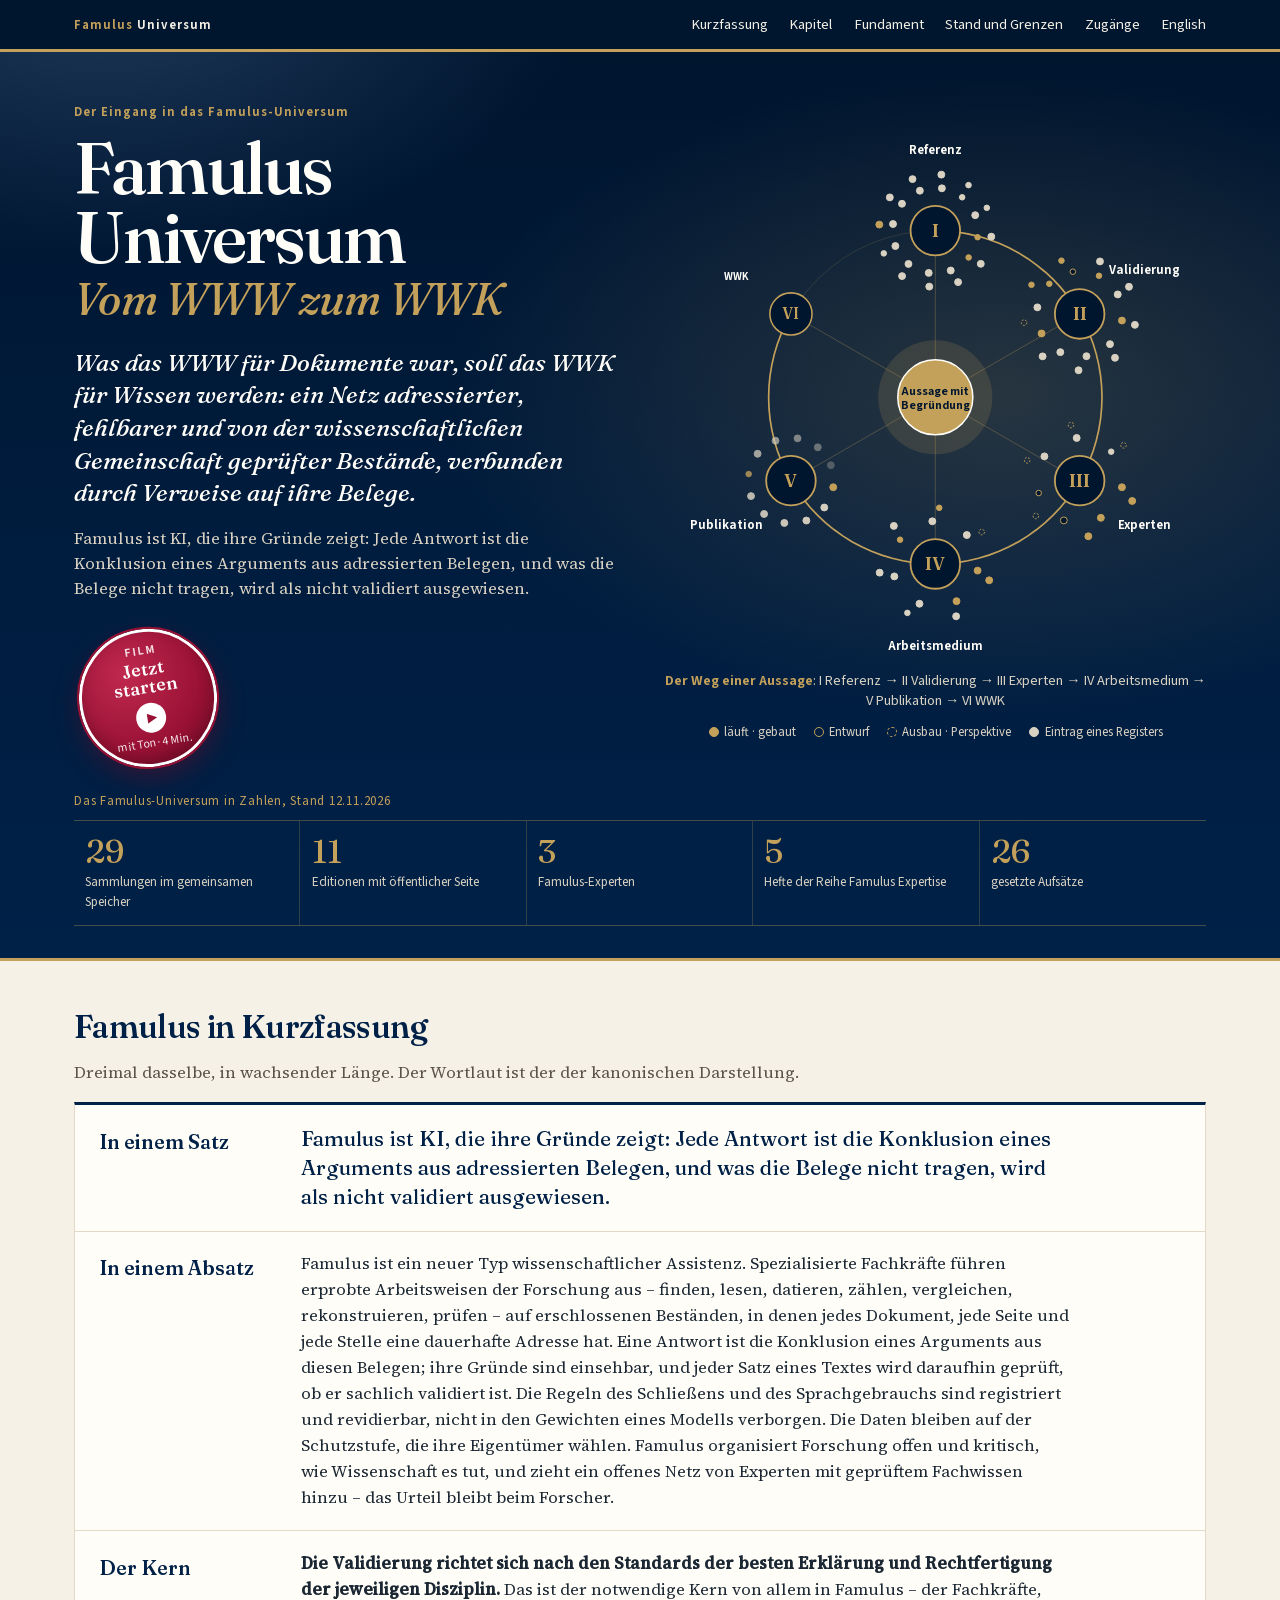
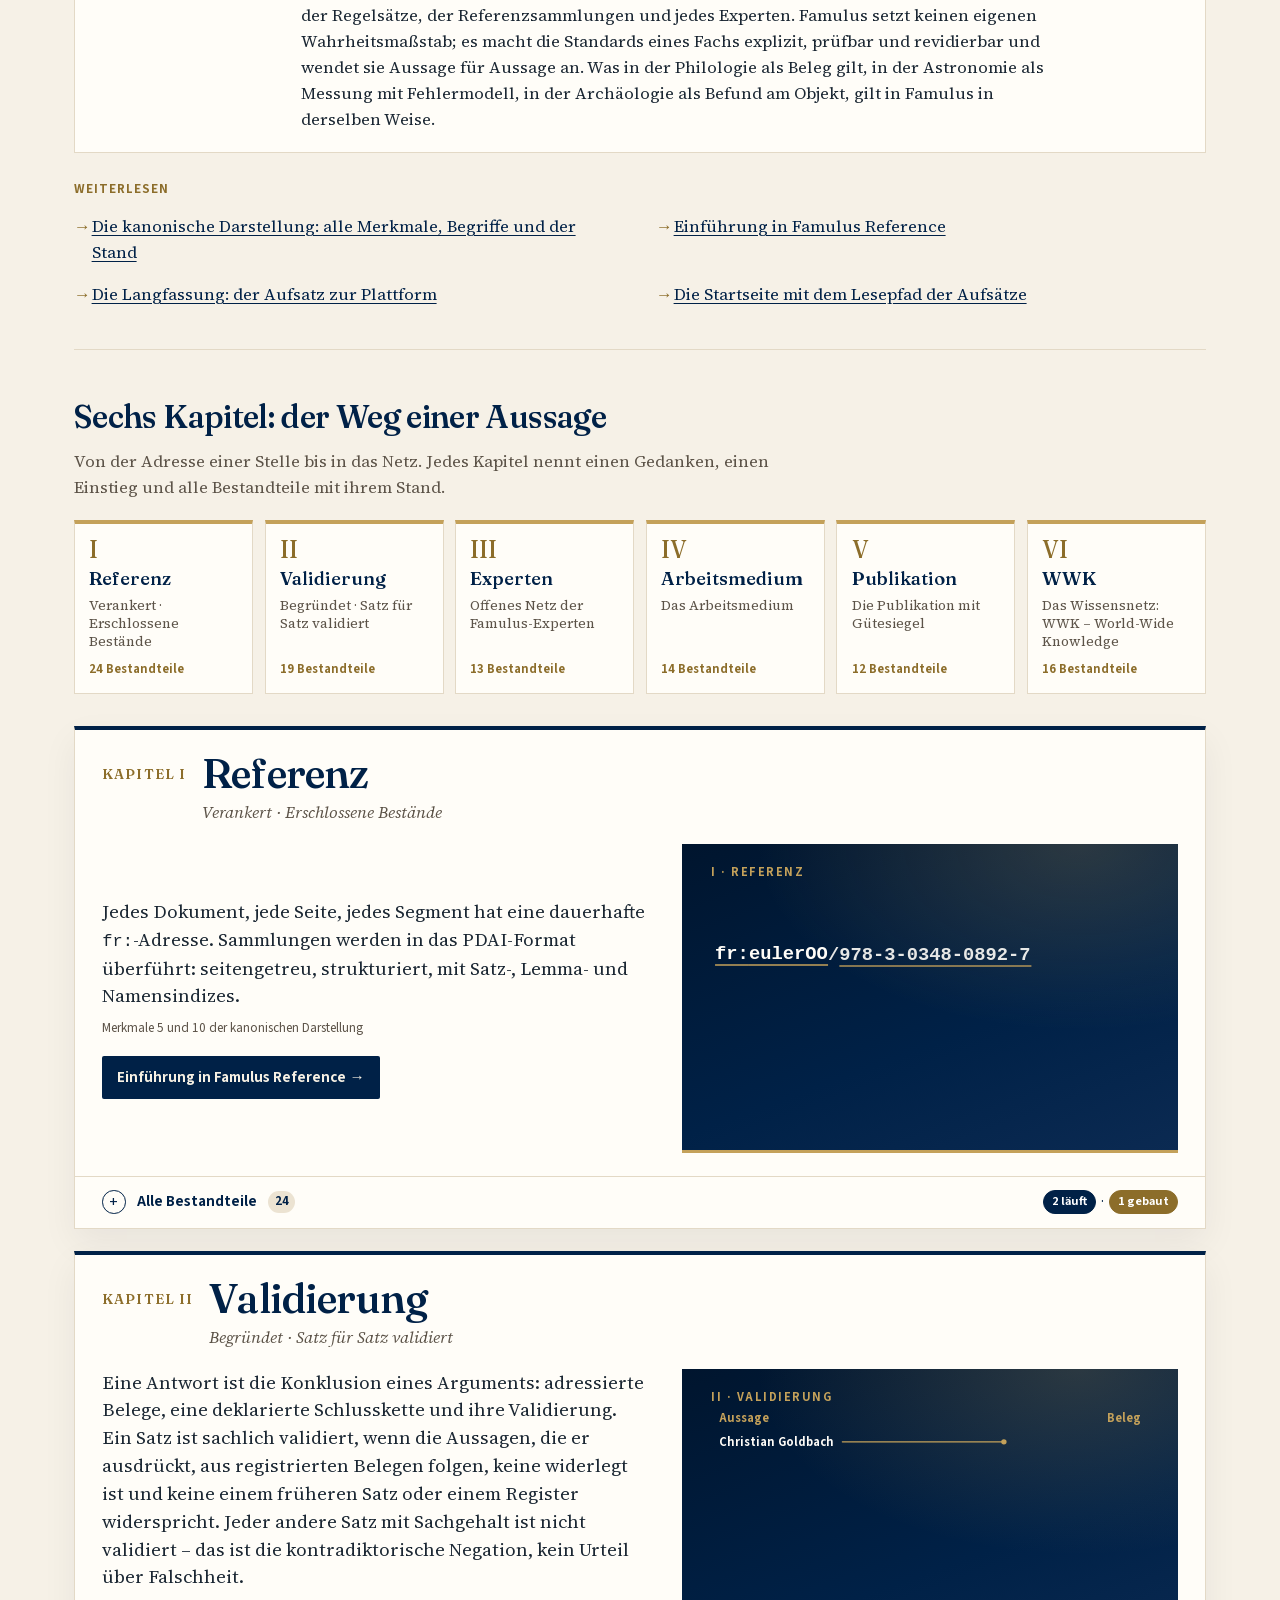
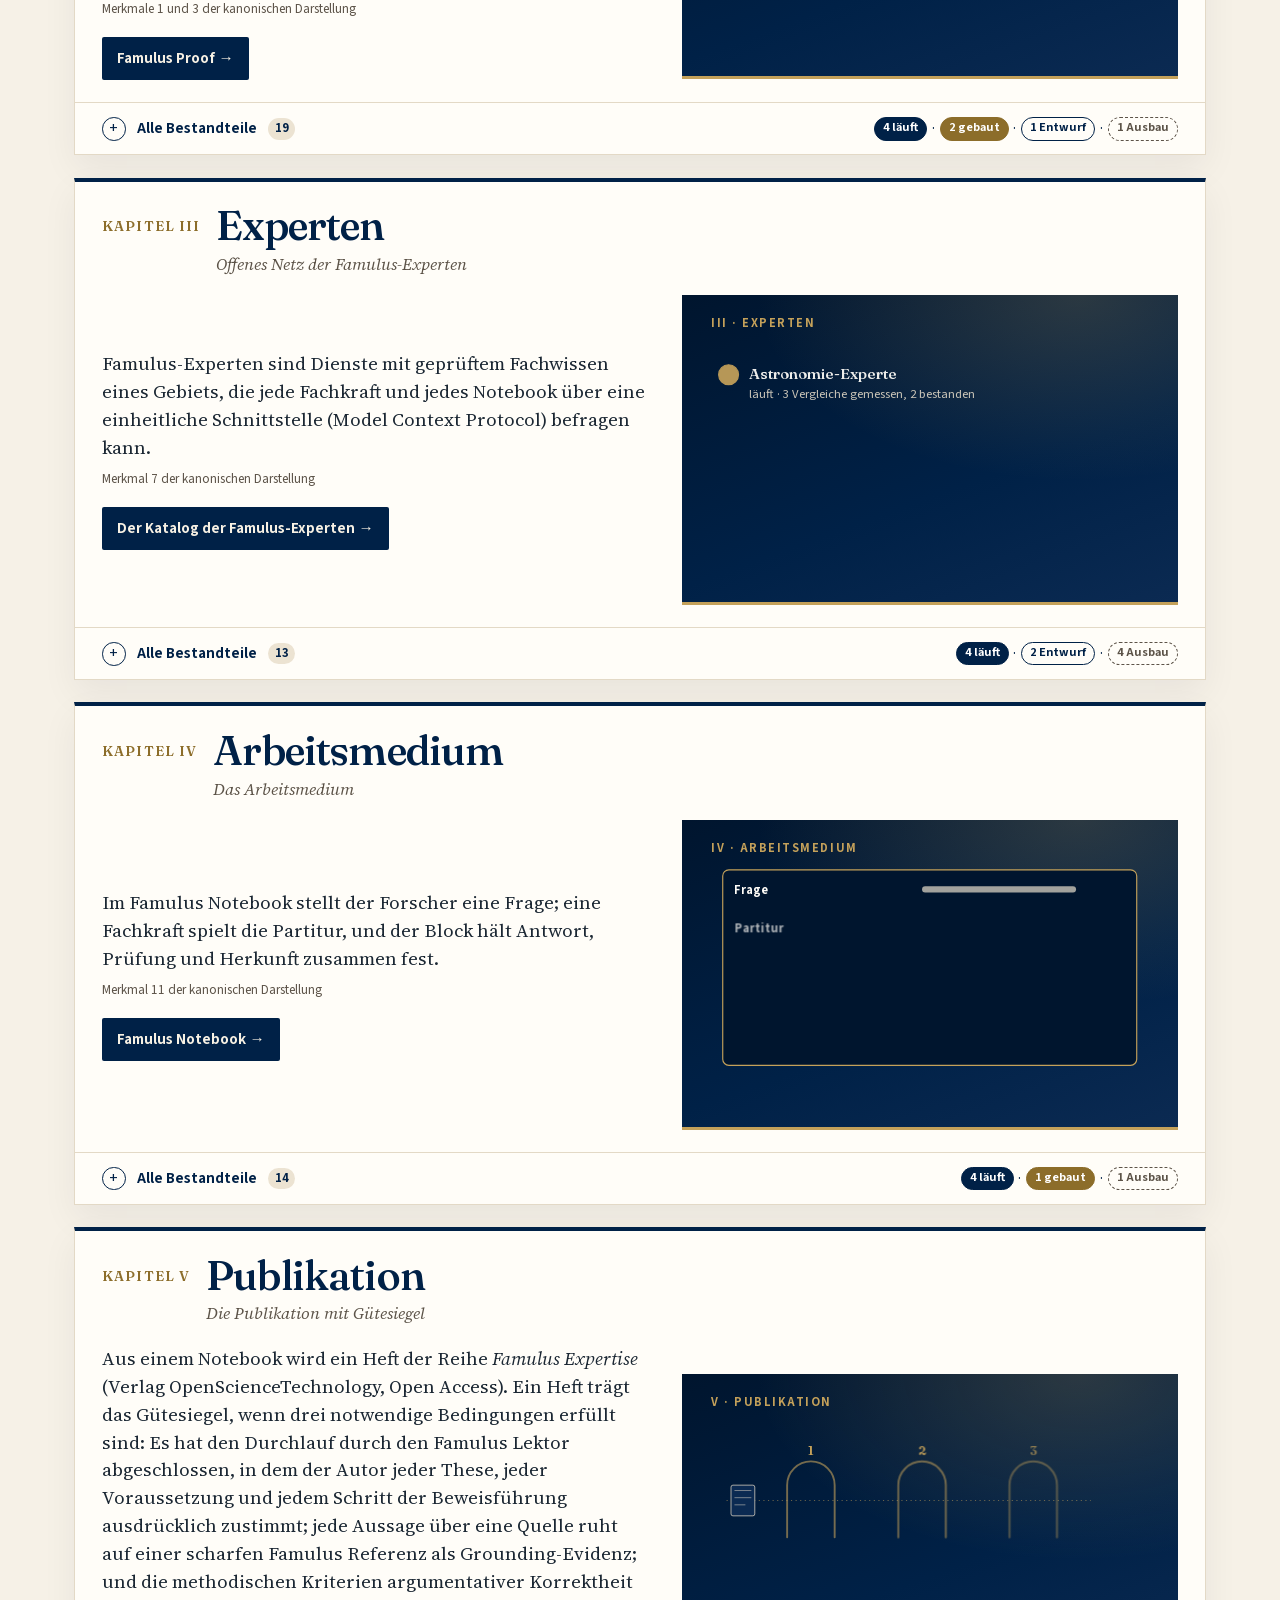
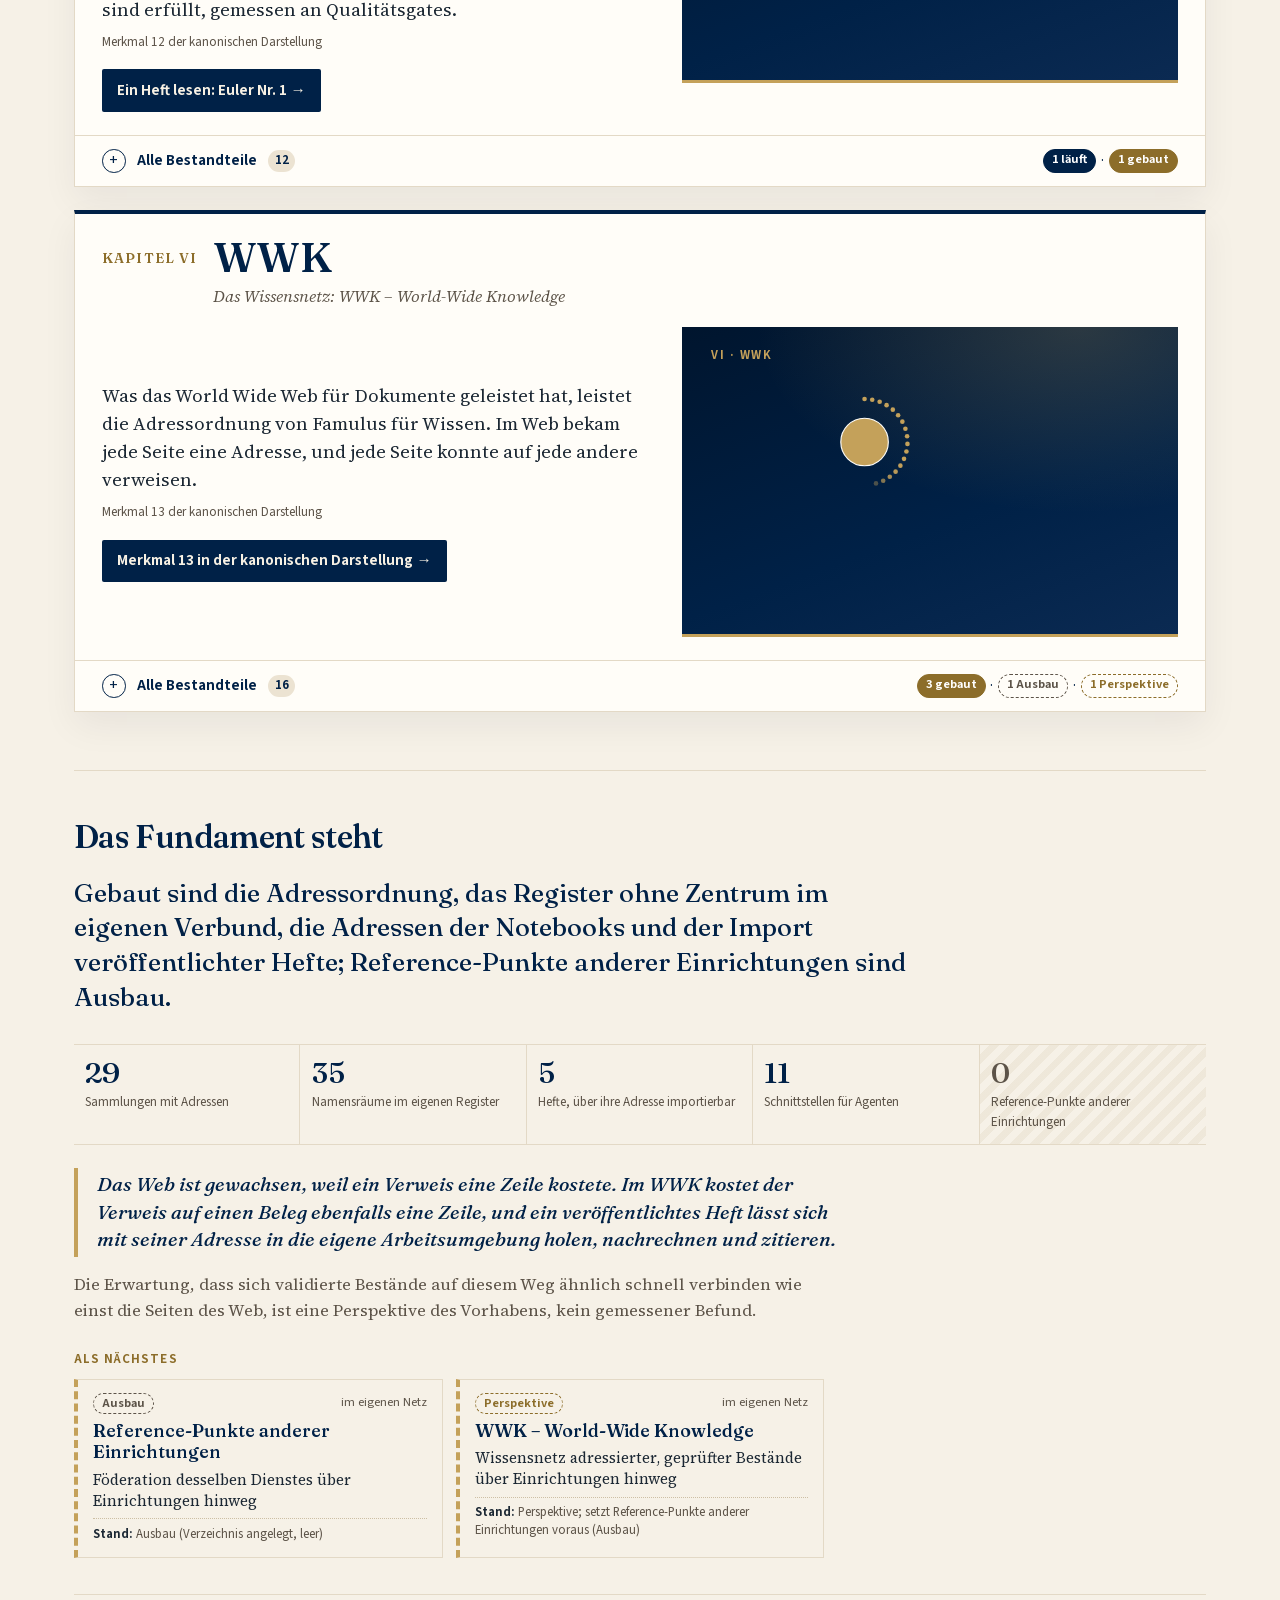
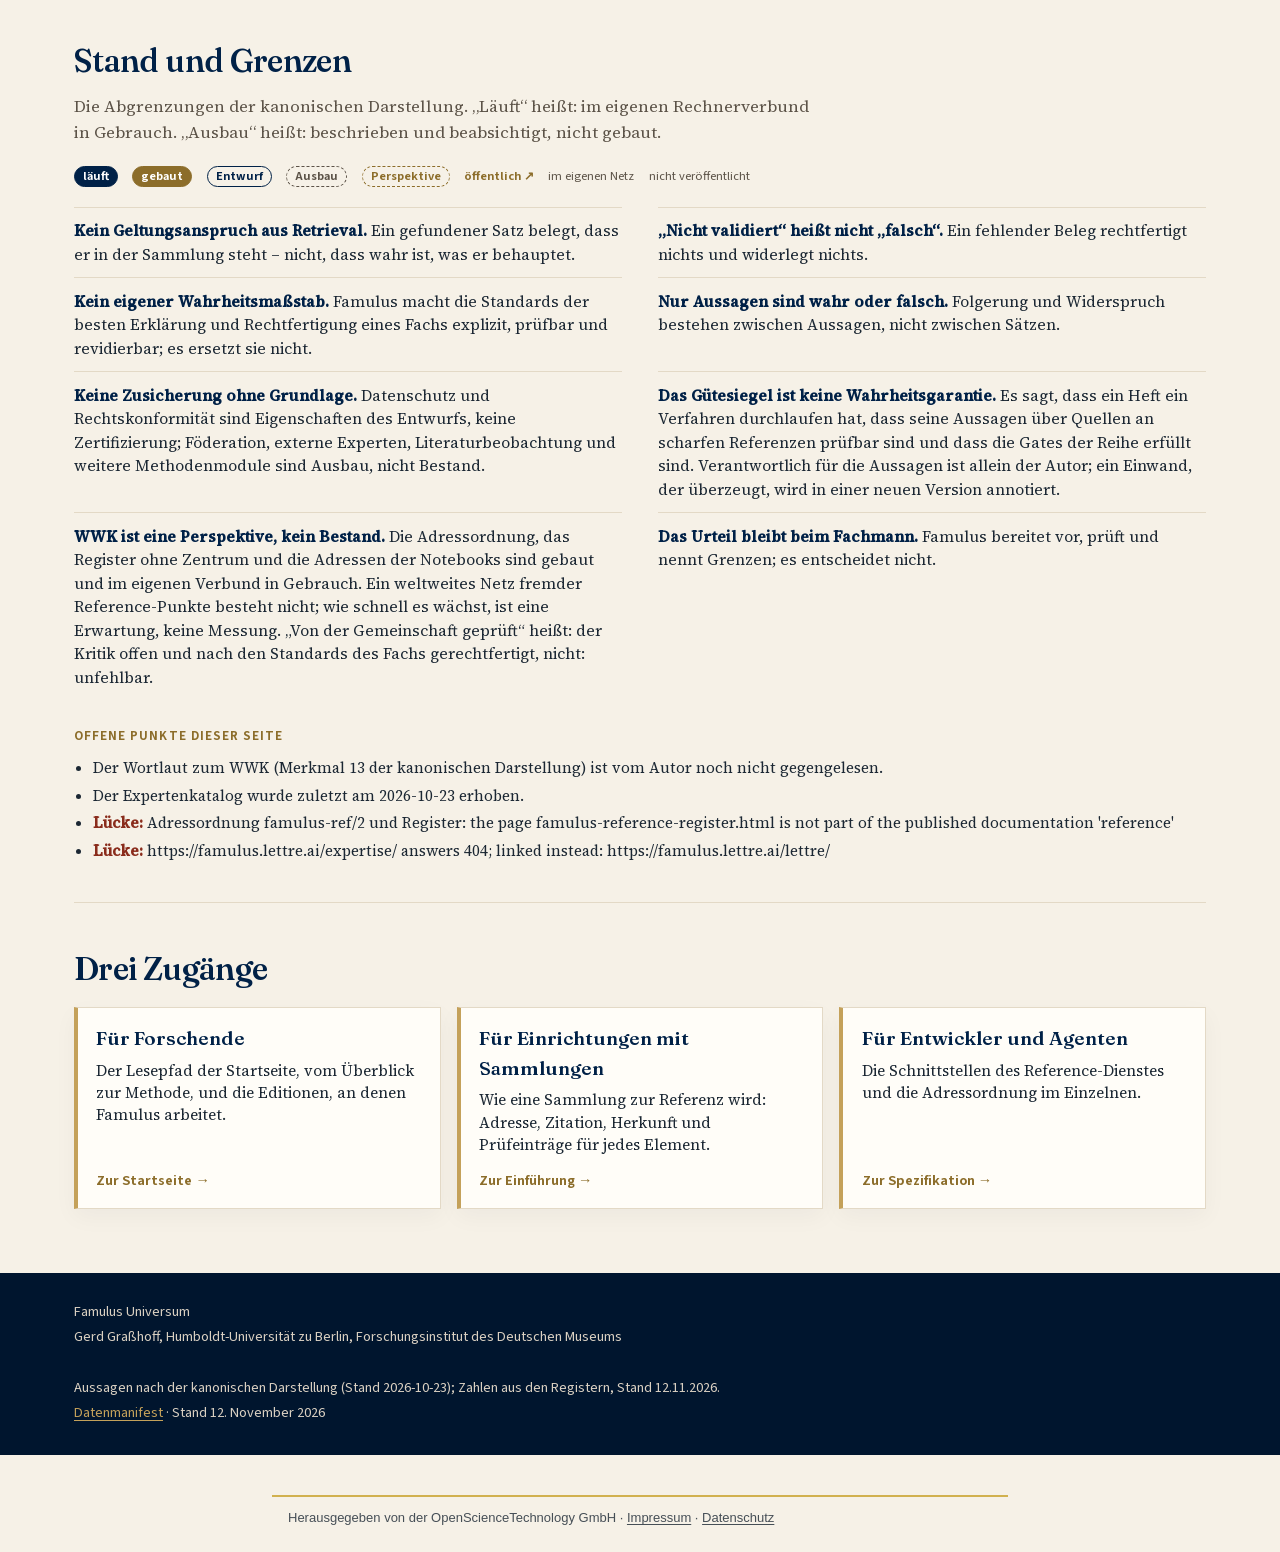
==== commit 2322c7cc: "Build universum" ====
--- a/index.html
+++ b/index.html
@@ -10,9 +10,9 @@
   <meta property="og:description" content="Der Eingang in das Famulus-Universum: Referenz, Validierung, Experten, Arbeitsmedium, Publikation und das Wissensnetz WWK (World-Wide Knowledge) in einer Übersicht, mit Stand jedes Bestandteils.">
   <meta property="og:type" content="website">
   <link rel="icon" href="favicon.svg" type="image/svg+xml">
-  <link rel="stylesheet" href="assets/fonts.css?v=20261112162122">
-  <link rel="stylesheet" href="assets/landing.css?v=20261112162122">
-  <link rel="stylesheet" href="assets/universum.css?v=20261112162122">
+  <link rel="stylesheet" href="assets/fonts.css?v=20261112163122">
+  <link rel="stylesheet" href="assets/landing.css?v=20261112163122">
+  <link rel="stylesheet" href="assets/universum.css?v=20261112163122">
 <!-- famulus:publisher:start -->
 <meta name="referrer" content="no-referrer-when-downgrade">
 <meta name="publisher" content="OpenScienceTechnology GmbH">
@@ -41,13 +41,13 @@
 </div><div class="uv-map" id="karte"><div class="uv-map-stage" role="img" aria-label="Karte des Famulus-Universums: sechs Kapitel um den Kern, jede Marke ein Bestandteil"></div><p class="uv-map-info" aria-live="polite"></p></div></div><div class="wrap"><p class="uv-fig-label">Das Famulus-Universum in Zahlen, Stand 12.11.2026</p><div class="figures uv-figures" style="--cols:5"><div><span class="v">29</span><span class="k">Sammlungen im gemeinsamen Speicher</span></div><div><span class="v">11</span><span class="k">Editionen mit öffentlicher Seite</span></div><div><span class="v">3</span><span class="k">Famulus-Experten</span></div><div><span class="v">5</span><span class="k">Hefte der Reihe Famulus Expertise</span></div><div><span class="v">26</span><span class="k">gesetzte Aufsätze</span></div></div></div></section>
     <div class="wrap">
 <section class="band uv-brief" id="kurz"><h2>Famulus in Kurzfassung</h2><p class="section-lead">Dreimal dasselbe, in wachsender Länge. Der Wortlaut ist der der kanonischen Darstellung.</p><div class="uv-steps"><div class="uv-step"><h3>In einem Satz</h3><p>Famulus ist KI, die ihre Gründe zeigt: Jede Antwort ist die Konklusion eines Arguments aus adressierten Belegen, und was die Belege nicht tragen, wird als nicht validiert ausgewiesen.</p></div><div class="uv-step"><h3>In einem Absatz</h3><p>Famulus ist ein neuer Typ wissenschaftlicher Assistenz. Spezialisierte Fachkräfte führen erprobte Arbeitsweisen der Forschung aus – finden, lesen, datieren, zählen, vergleichen, rekonstruieren, prüfen – auf erschlossenen Beständen, in denen jedes Dokument, jede Seite und jede Stelle eine dauerhafte Adresse hat. Eine Antwort ist die Konklusion eines Arguments aus diesen Belegen; ihre Gründe sind einsehbar, und jeder Satz eines Textes wird daraufhin geprüft, ob er sachlich validiert ist. Die Regeln des Schließens und des Sprachgebrauchs sind registriert und revidierbar, nicht in den Gewichten eines Modells verborgen. Die Daten bleiben auf der Schutzstufe, die ihre Eigentümer wählen. Famulus organisiert Forschung offen und kritisch, wie Wissenschaft es tut, und zieht ein offenes Netz von Experten mit geprüftem Fachwissen hinzu – das Urteil bleibt beim Forscher.</p></div><div class="uv-step"><h3>Der Kern</h3><p><strong>Die Validierung richtet sich nach den Standards der besten Erklärung und Rechtfertigung der jeweiligen Disziplin.</strong> Das ist der notwendige Kern von allem in Famulus – der Fachkräfte, der Regelsätze, der Referenzsammlungen und jedes Experten. Famulus setzt keinen eigenen Wahrheitsmaßstab; es macht die Standards eines Fachs explizit, prüfbar und revidierbar und wendet sie Aussage für Aussage an. Was in der Philologie als Beleg gilt, in der Astronomie als Messung mit Fehlermodell, in der Archäologie als Befund am Objekt, gilt in Famulus in derselben Weise.</p></div></div><h3 class="uv-sub">Weiterlesen</h3><ul class="uv-reading"><li><a href="https://famulus.lettre.ai/docs/reference/famulus.html">Die kanonische Darstellung: alle Merkmale, Begriffe und der Stand</a></li><li><a href="https://famulus.lettre.ai/docs/reference/famulus-reference-introduction.html">Einführung in Famulus Reference</a></li><li><a href="https://famulus.lettre.ai/#p-famulus-plattform">Die Langfassung: der Aufsatz zur Plattform</a></li><li><a href="https://famulus.lettre.ai/">Die Startseite mit dem Lesepfad der Aufsätze</a></li></ul></section>
-<section class="band uv-chapters" id="kapitel"><h2>Sechs Kapitel: der Weg einer Aussage</h2><p class="section-lead">Von der Adresse einer Stelle bis in das Netz. Jedes Kapitel nennt einen Gedanken, einen Einstieg und alle Bestandteile mit ihrem Stand.</p><nav class="uv-index" aria-label="Sechs Kapitel: der Weg einer Aussage"><a class="uv-tile" href="#kap-referenz"><span class="uv-tile-num">I</span><span class="uv-tile-name">Referenz</span><span class="uv-tile-title">Verankert · Erschlossene Bestände</span><span class="uv-tile-n">24 Bestandteile</span></a><a class="uv-tile" href="#kap-validierung"><span class="uv-tile-num">II</span><span class="uv-tile-name">Validierung</span><span class="uv-tile-title">Begründet · Satz für Satz validiert</span><span class="uv-tile-n">19 Bestandteile</span></a><a class="uv-tile" href="#kap-experten"><span class="uv-tile-num">III</span><span class="uv-tile-name">Experten</span><span class="uv-tile-title">Offenes Netz der Famulus-Experten</span><span class="uv-tile-n">13 Bestandteile</span></a><a class="uv-tile" href="#kap-arbeitsmedium"><span class="uv-tile-num">IV</span><span class="uv-tile-name">Arbeitsmedium</span><span class="uv-tile-title">Das Arbeitsmedium</span><span class="uv-tile-n">14 Bestandteile</span></a><a class="uv-tile" href="#kap-publikation"><span class="uv-tile-num">V</span><span class="uv-tile-name">Publikation</span><span class="uv-tile-title">Die Publikation mit Gütesiegel</span><span class="uv-tile-n">12 Bestandteile</span></a><a class="uv-tile" href="#kap-wwk"><span class="uv-tile-num">VI</span><span class="uv-tile-name">WWK</span><span class="uv-tile-title">Das Wissensnetz: WWK – World-Wide Knowledge</span><span class="uv-tile-n">16 Bestandteile</span></a></nav><article class="uv-chapter" id="kap-referenz" data-chapter="referenz"><header class="uv-ch-head"><p class="uv-ch-num">Kapitel I</p><h3>Referenz</h3><p class="uv-ch-title">Verankert · Erschlossene Bestände</p></header><div class="uv-ch-body"><div class="uv-ch-text"><p class="uv-claim">Jedes Dokument, jede Seite, jedes Segment hat eine dauerhafte <code>fr:</code>-Adresse. Sammlungen werden in das PDAI-Format überführt: seitengetreu, strukturiert, mit Satz-, Lemma- und Namensindizes.</p><p class="uv-claim-src">Merkmale 5 und 10 der kanonischen Darstellung</p><p class="uv-go-row"><a class="go uv-main" href="https://famulus.lettre.ai/docs/reference/famulus-reference-introduction.html">Einführung in Famulus Reference &rarr;</a></p></div><div class="uv-mini" data-scene="adresse" aria-hidden="true"></div></div><details class="uv-all"><summary><span>Alle Bestandteile</span> <span class="uv-n">24</span><span class="uv-tally"><span class="uv-st uv-st-laeuft">2 läuft</span> · <span class="uv-st uv-st-gebaut">1 gebaut</span></span></summary><div class="uv-group"><h4>Wissensgrund und Adressen <span class="uv-n">4</span></h4><ul class="uv-cards"><li class="uv-card" data-state="laeuft" data-place="netz"><p class="uv-card-head"><span class="uv-st uv-st-laeuft">läuft</span><span class="uv-pl uv-pl-netz">im eigenen Netz</span></p><h5>Famulus Reference</h5><p class="uv-card-text">Wissensgrund, <code>fr:</code>-Adressen, Zitation, Herkunft; gemeinsamer Speicher (DuckLake) und Referenzdienst</p><p class="uv-card-facts">29 Sammlungen im gemeinsamen Speicher</p><p class="uv-card-stand"><b>Stand:</b> läuft (29 Sammlungen im gemeinsamen Speicher, Stand 11.11.2026; am 23.10.2026 waren es acht)</p></li><li class="uv-card" data-state="gebaut" data-place="netz"><p class="uv-card-head"><span class="uv-st uv-st-gebaut">gebaut</span><span class="uv-pl uv-pl-netz">im eigenen Netz</span></p><h5>Adressordnung famulus-ref/2 und Register</h5><p class="uv-card-text">Die Adressordnung <code>famulus-ref/2</code> und ihr Register ohne Zentrum: Jedes Objekt (Satz, Absatz, Abbildung, Person, Ort, Datum, Sprachnorm, Objekt mit 3D-Modell) hat genau eine <code>fr:</code>-Adresse; jeder Reference-Punkt veröffentlicht sein eigenes, signiertes Register, und jeder Resolver kennt das Netz aus den Registern, die er zwischengespeichert hat.</p><p class="uv-card-facts">35 Namensräume am eigenen Reference-Punkt</p></li><li class="uv-card" data-state="" data-place="public"><p class="uv-card-head"><span class="uv-pl uv-pl-public">öffentlich</span></p><h5><a href="https://famulus.lettre.ai/docs/reference/famulus-reference.html">Technische Spezifikation von Famulus Reference</a></h5></li><li class="uv-card" data-state="" data-place="public"><p class="uv-card-head"><span class="uv-pl uv-pl-public">öffentlich</span></p><h5><a href="https://famulus.lettre.ai/docs/reference/ducklake.html">Der gemeinsame Speicher (DuckLake)</a></h5></li></ul></div><div class="uv-group"><h4>Erschlossene Bestände und Editionen <span class="uv-n">14</span></h4><ul class="uv-chips"><li class="uv-chip" data-place="public"><a href="https://famulus.lettre.ai/editions/">Übersicht der Editionen</a></li><li class="uv-chip" data-place="public"><a href="https://famulus.lettre.ai/euler/">Euler</a></li><li class="uv-chip" data-place="public"><a href="https://famulus.lettre.ai/kepler/">Kepler</a></li><li class="uv-chip" data-place="public"><a href="https://famulus.lettre.ai/kepleriana/">Kepleriana 2026</a></li><li class="uv-chip" data-place="public"><a href="https://famulus.lettre.ai/brahe/">Brahe</a></li><li class="uv-chip" data-place="public"><a href="https://famulus.lettre.ai/kopernikus/">Kopernikus</a></li><li class="uv-chip" data-place="netz">Hevelius<span class="uv-pl uv-pl-netz">im eigenen Netz</span></li><li class="uv-chip" data-place="public"><a href="https://famulus.lettre.ai/babylon/">Babylonische Astronomie</a></li><li class="uv-chip" data-place="public"><a href="https://famulus.lettre.ai/sundials/de/">Antike Sonnenuhren</a></li><li class="uv-chip" data-place="public"><a href="https://famulus.lettre.ai/medieval/">Mittelalterliche Handschriften</a></li><li class="uv-chip" data-place="public"><a href="https://famulus.lettre.ai/karman/">Kármán-Nachlass</a></li><li class="uv-chip" data-place="public"><a href="https://famulus.lettre.ai/wittgenstein-mechanik/">Wittgenstein und die Mechanik</a></li><li class="uv-chip" data-place="public"><a href="https://famulus.lettre.ai/tractatus-typoskripte/">Tractatus-Typoskripte</a></li><li class="uv-chip" data-place="netz">Kirch Collection<span class="uv-pl uv-pl-netz">im eigenen Netz</span></li></ul></div><div class="uv-group"><h4>Erfassung, Format, Lesen <span class="uv-n">3</span></h4><ul class="uv-cards"><li class="uv-card" data-state="laeuft" data-place="public"><p class="uv-card-head"><span class="uv-st uv-st-laeuft">läuft</span><span class="uv-pl uv-pl-public">öffentlich</span></p><h5><a href="https://famulus.lettre.ai/repro/">Famulus Repro</a></h5><p class="uv-card-text">Erfassung mit Smartphone und Tablet, Verarbeitung auf dem eigenen Rechner</p></li><li class="uv-card" data-state="" data-place="public"><p class="uv-card-head"><span class="uv-pl uv-pl-public">öffentlich</span></p><h5><a href="https://famulus.lettre.ai/docs/pdai/">PDAI: seitengetreue, strukturierte Bestände</a></h5></li><li class="uv-card" data-state="" data-place="public"><p class="uv-card-head"><span class="uv-pl uv-pl-public">öffentlich</span></p><h5><a href="https://famulus.lettre.ai/docs/viewer/">AI-Viewer: Faksimile, Transkription, Werkzeuge</a></h5></li></ul></div><div class="uv-group"><h4>Methode <span class="uv-n">3</span></h4><ul class="uv-cards"><li class="uv-card" data-state="" data-place="public"><p class="uv-card-head"><span class="uv-pl uv-pl-public">öffentlich</span></p><h5><a href="https://famulus.lettre.ai/#p-ai-scholar">Famulus Reference</a></h5><p class="uv-card-facts">17 S.</p></li><li class="uv-card" data-state="" data-place="netz"><p class="uv-card-head"><span class="uv-pl uv-pl-netz">im eigenen Netz</span></p><h5>The Famulus Data Layer</h5><p class="uv-card-facts">12 S.</p></li><li class="uv-card" data-state="" data-place="netz"><p class="uv-card-head"><span class="uv-pl uv-pl-netz">im eigenen Netz</span></p><h5>Famulus Register and Dossiers</h5><p class="uv-card-facts">18 S.</p></li></ul></div></details></article><article class="uv-chapter" id="kap-validierung" data-chapter="validierung"><header class="uv-ch-head"><p class="uv-ch-num">Kapitel II</p><h3>Validierung</h3><p class="uv-ch-title">Begründet · Satz für Satz validiert</p></header><div class="uv-ch-body"><div class="uv-ch-text"><p class="uv-claim">Eine Antwort ist die Konklusion eines Arguments: adressierte Belege, eine deklarierte Schlusskette und ihre Validierung. Ein Satz ist sachlich validiert, wenn die Aussagen, die er ausdrückt, aus registrierten Belegen folgen, keine widerlegt ist und keine einem früheren Satz oder einem Register widerspricht. Jeder andere Satz mit Sachgehalt ist nicht validiert – das ist die kontradiktorische Negation, kein Urteil über Falschheit.</p><p class="uv-claim-src">Merkmale 1 und 3 der kanonischen Darstellung</p><p class="uv-go-row"><a class="go uv-main" href="https://famulus.lettre.ai/proof/">Famulus Proof &rarr;</a></p></div><div class="uv-mini" data-scene="beleg" aria-hidden="true"></div></div><details class="uv-all"><summary><span>Alle Bestandteile</span> <span class="uv-n">19</span><span class="uv-tally"><span class="uv-st uv-st-laeuft">4 läuft</span> · <span class="uv-st uv-st-gebaut">2 gebaut</span> · <span class="uv-st uv-st-entwurf">1 Entwurf</span> · <span class="uv-st uv-st-ausbau">1 Ausbau</span></span></summary><div class="uv-group"><h4>Rechtfertigung <span class="uv-n">4</span></h4><ul class="uv-cards"><li class="uv-card" data-state="laeuft" data-place="public"><p class="uv-card-head"><span class="uv-st uv-st-laeuft">läuft</span><span class="uv-pl uv-pl-public">öffentlich</span></p><h5><a href="https://famulus.lettre.ai/proof/">Famulus Proof</a></h5><p class="uv-card-text">Rechtfertigung, Evidenzraum, Validitätsbaum, FQL</p></li><li class="uv-card" data-state="" data-place="public"><p class="uv-card-head"><span class="uv-pl uv-pl-public">öffentlich</span></p><h5><a href="https://famulus.lettre.ai/docs/proof/filterung.html">Der Evidenzraum und seine Filterung</a></h5></li><li class="uv-card" data-state="" data-place="public"><p class="uv-card-head"><span class="uv-pl uv-pl-public">öffentlich</span></p><h5><a href="https://famulus.lettre.ai/docs/proof/validitaetsbaum.html">Der Validitätsbaum</a></h5></li><li class="uv-card" data-state="" data-place="public"><p class="uv-card-head"><span class="uv-pl uv-pl-public">öffentlich</span></p><h5><a href="https://famulus.lettre.ai/docs/notebook/famulus-query-language.html">FQL, die Abfragesprache</a></h5></li></ul></div><div class="uv-group"><h4>Satz für Satz <span class="uv-n">4</span></h4><ul class="uv-cards"><li class="uv-card" data-state="laeuft" data-place="public"><p class="uv-card-head"><span class="uv-st uv-st-laeuft">läuft</span><span class="uv-pl uv-pl-public">öffentlich</span></p><h5><a href="https://famulus.lettre.ai/lektor/">Famulus Lektor</a></h5><p class="uv-card-text">Satzweise Prüfung der sachlichen Validität eines Textes</p></li><li class="uv-card" data-state="" data-place="public"><p class="uv-card-head"><span class="uv-pl uv-pl-public">öffentlich</span></p><h5><a href="https://famulus.lettre.ai/docs/lektor/sachliche-validitaet.html">Sachliche Validität</a></h5></li><li class="uv-card" data-state="gebaut" data-place="netz"><p class="uv-card-head"><span class="uv-st uv-st-gebaut">gebaut</span><span class="uv-pl uv-pl-netz">im eigenen Netz</span></p><h5>Famulus Lektor: Argument und Zustimmung</h5><p class="uv-card-text">Rekonstruktion des Arguments eines Aufsatzes oder Hefts (These, Voraussetzungen, Linien der Beweisführung, Belege an ihrer Fundstelle); Seite, auf der der Autor Punkt für Punkt zustimmt oder mit Grund ablehnt</p><p class="uv-card-stand"><b>Stand:</b> Stand 11.11.2026: gebaut; das Argument von vier der fünf Hefte ist rekonstruiert (71 bis 139 Punkte je Heft vorgelegt), keine Zustimmung erteilt</p></li><li class="uv-card" data-state="entwurf" data-place="netz"><p class="uv-card-head"><span class="uv-st uv-st-entwurf">Entwurf</span><span class="uv-pl uv-pl-netz">im eigenen Netz</span></p><h5>Argumentrekonstruktion beliebiger Texte</h5><p class="uv-card-text">Rekonstruktion, Lücken- und Stringenzprüfung, Argumentationsschemata nach Stilvorlagen</p><p class="uv-card-stand"><b>Stand:</b> Entwurf (Relationsbenchmark vorhanden)</p></li></ul></div><div class="uv-group"><h4>Methodeninstitution <span class="uv-n">7</span></h4><ul class="uv-cards"><li class="uv-card" data-state="laeuft" data-place="netz"><p class="uv-card-head"><span class="uv-st uv-st-laeuft">läuft</span><span class="uv-pl uv-pl-netz">im eigenen Netz</span></p><h5>Methodeninstitution</h5><p class="uv-card-text">Schlussketten (FQL), Kausalanalysator, Nadelaudit für Widersprüche, goldene Anfragen</p></li><li class="uv-card" data-state="" data-place="public"><p class="uv-card-head"><span class="uv-pl uv-pl-public">öffentlich</span></p><h5><a href="https://famulus.lettre.ai/kausalitaet/">Kausalität: die Regularitätstheorie</a></h5></li><li class="uv-card" data-state="" data-place="public"><p class="uv-card-head"><span class="uv-pl uv-pl-public">öffentlich</span></p><h5><a href="https://famulus.lettre.ai/#p-famulus-reasoning">Famulus Reasoning</a></h5><p class="uv-card-facts">22 S.</p></li><li class="uv-card" data-state="" data-place="public"><p class="uv-card-head"><span class="uv-pl uv-pl-public">öffentlich</span></p><h5><a href="https://famulus.lettre.ai/#p-famulus-probe-lab">The Famulus Probe Lab</a></h5><p class="uv-card-facts">19 S.</p></li><li class="uv-card" data-state="" data-place="public"><p class="uv-card-head"><span class="uv-pl uv-pl-public">öffentlich</span></p><h5><a href="https://famulus.lettre.ai/#p-ai-erasmus-golden-queries">Famulus Golden Queries and Benchmark</a></h5><p class="uv-card-facts">19 S.</p></li><li class="uv-card" data-state="" data-place="public"><p class="uv-card-head"><span class="uv-pl uv-pl-public">öffentlich</span></p><h5><a href="https://famulus.lettre.ai/#p-computationalEpistemology">Computational Epistemology: Foundations</a></h5><p class="uv-card-facts">19 S.</p></li><li class="uv-card" data-state="ausbau" data-place="netz"><p class="uv-card-head"><span class="uv-st uv-st-ausbau">Ausbau</span><span class="uv-pl uv-pl-netz">im eigenen Netz</span></p><h5>Statistik, Labor- und Experimentsettings, Befundbewertung</h5><p class="uv-card-text">weitere Regelsätze der Methodeninstitution</p></li></ul></div><div class="uv-group"><h4>Sprachinstitution <span class="uv-n">4</span></h4><ul class="uv-cards"><li class="uv-card" data-state="laeuft" data-place="netz"><p class="uv-card-head"><span class="uv-st uv-st-laeuft">läuft</span><span class="uv-pl uv-pl-netz">im eigenen Netz</span></p><h5>Sprachinstitution (LWgrammar)</h5><p class="uv-card-text">Register der Gebrauchsregeln, begründete Normalisierung</p></li><li class="uv-card" data-state="gebaut" data-place="netz"><p class="uv-card-head"><span class="uv-st uv-st-gebaut">gebaut</span><span class="uv-pl uv-pl-netz">im eigenen Netz</span></p><h5>Lateinische Fachterminologie (LWgrammar)</h5><p class="uv-card-text">Sondersammlung „Kepler: A Finding Dictionary of Geometrical and Astronomical Terms“ – 129 Termini, 146 Bedeutungen, 708 Belege mit Fundort; Register zur Geschichte der Astronomie und zur Kausalität</p></li><li class="uv-card" data-state="" data-place="public"><p class="uv-card-head"><span class="uv-pl uv-pl-public">öffentlich</span></p><h5><a href="https://famulus.lettre.ai/docs/writing/">Schreibregeln (LWgrammar)</a></h5></li><li class="uv-card" data-state="" data-place="public"><p class="uv-card-head"><span class="uv-pl uv-pl-public">öffentlich</span></p><h5><a href="https://famulus.lettre.ai/#p-lwgrammar-oed-ai">Wittgensteinian Grammar and OED Dictionaries for AI</a></h5><p class="uv-card-facts">26 S.</p></li></ul></div></details></article><article class="uv-chapter" id="kap-experten" data-chapter="experten"><header class="uv-ch-head"><p class="uv-ch-num">Kapitel III</p><h3>Experten</h3><p class="uv-ch-title">Offenes Netz der Famulus-Experten</p></header><div class="uv-ch-body"><div class="uv-ch-text"><p class="uv-claim">Famulus-Experten sind Dienste mit geprüftem Fachwissen eines Gebiets, die jede Fachkraft und jedes Notebook über eine einheitliche Schnittstelle (Model Context Protocol) befragen kann.</p><p class="uv-claim-src">Merkmal 7 der kanonischen Darstellung</p><p class="uv-go-row"><a class="go uv-main" href="https://famulus.lettre.ai/experts/">Der Katalog der Famulus-Experten &rarr;</a></p></div><div class="uv-mini" data-scene="experte" aria-hidden="true"></div></div><details class="uv-all"><summary><span>Alle Bestandteile</span> <span class="uv-n">13</span><span class="uv-tally"><span class="uv-st uv-st-laeuft">4 läuft</span> · <span class="uv-st uv-st-entwurf">2 Entwurf</span> · <span class="uv-st uv-st-ausbau">4 Ausbau</span></span></summary><div class="uv-group"><h4>Die Experten <span class="uv-n">3</span></h4><ul class="uv-cards"><li class="uv-card" data-state="laeuft" data-place="public"><p class="uv-card-head"><span class="uv-st uv-st-laeuft">läuft</span><span class="uv-pl uv-pl-public">öffentlich</span></p><h5><a href="https://famulus.lettre.ai/experts/">Astronomie-Experte (<code>astronomy-expert</code>)</a></h5><p class="uv-card-text">historische Planetenmodelle (Almagest, aus van Gents Transkription der Parameter neu implementiert), Himmelslesung nach DE441, Sternkataloge (Ptolemaios, Ulugh Beg, Tycho in Keplers Ausgabe 1627, Hevelius, Hipparcos), Karten und Animationen</p><p class="uv-card-facts">3 Vergleiche gemessen, 2 bestanden (Stand 2026-10-23)</p><p class="uv-card-stand"><b>Stand:</b> läuft, Vergleiche gemessen (Almagest gegen van Gents Rechner: größte Abweichung 6,8·10⁻¹² Bogenminuten; DE441 gegen Horizons: 0,035 Bogenminuten); Modelle ohne belegte Parameter (Kopernikus, Kepler, babylonische Schrittfunktionen) stehen als Lücke</p></li><li class="uv-card" data-state="laeuft" data-place="public"><p class="uv-card-head"><span class="uv-st uv-st-laeuft">läuft</span><span class="uv-pl uv-pl-public">öffentlich</span></p><h5><a href="https://famulus.lettre.ai/experts/">Kalender-Experte (<code>calendar-expert</code>)</a></h5><p class="uv-card-text">Kalenderumrechnungen für die Normalisierung, ohne geratene Daten</p><p class="uv-card-facts">0 Vergleiche gemessen, 0 bestanden (Stand 2026-10-23)</p><p class="uv-card-stand"><b>Stand:</b> läuft; noch kein gemessener Vergleich</p></li><li class="uv-card" data-state="entwurf" data-place="public"><p class="uv-card-head"><span class="uv-st uv-st-entwurf">Entwurf</span><span class="uv-pl uv-pl-public">öffentlich</span></p><h5><a href="https://famulus.lettre.ai/experts/">Sonnenuhr-Geometrie-Experte (<code>sundial-geometry-expert</code>)</a></h5><p class="uv-card-text">Typologie antiker Sonnenuhren nach Schattenfläche und Körperform, jede Definition mit geprüftem Zitat; 3-D-Modelle der Kegelsonnenuhr in Kastenform und rhodischer Form mit Tages- und Stundenlinien</p><p class="uv-card-facts">2 Vergleiche gemessen, 2 bestanden (Stand 2026-10-23)</p><p class="uv-card-stand"><b>Stand:</b> Entwurf; zwei Vergleiche gemessen (Rechenbeispiel Rhodos: größte Abweichung 0,0009 d; Solstitiallinien von 35 gescannten Kegeluhren: Median 3,2 %); Kugel-, Zylinder- und ebene Uhren nur als Typologie</p></li></ul></div><div class="uv-group"><h4>Katalog und Beschreibung <span class="uv-n">4</span></h4><ul class="uv-cards"><li class="uv-card" data-state="entwurf" data-place="netz"><p class="uv-card-head"><span class="uv-st uv-st-entwurf">Entwurf</span><span class="uv-pl uv-pl-netz">im eigenen Netz</span></p><h5>Register und Katalog der Experten</h5><p class="uv-card-text">offene, schnelle, kuratierte Aufnahme mit Lebenszyklus; Katalog mit Gebiet, Stand, Gates, Metriken und Lücken je Experte</p><p class="uv-card-stand"><b>Stand:</b> Entwurf (Register und Katalog angelegt, die eigenen Experten in der Bibliothek <code>famulus-experts</code> eingetragen; Experten anderer Einrichtungen: noch keiner; Aufnahme durch Fachgutachten: Ausbau)</p></li><li class="uv-card" data-state="" data-place="public"><p class="uv-card-head"><span class="uv-pl uv-pl-public">öffentlich</span></p><h5><a href="https://famulus.lettre.ai/docs/astronomy-expert/">Der Astronomie-Experte: Stand und Vergleiche</a></h5></li><li class="uv-card" data-state="" data-place="public"><p class="uv-card-head"><span class="uv-pl uv-pl-public">öffentlich</span></p><h5><a href="https://famulus.lettre.ai/docs/sundial-geometry-expert/">Der Sonnenuhr-Geometrie-Experte: Stand und Vergleiche</a></h5></li><li class="uv-card" data-state="" data-place="netz"><p class="uv-card-head"><span class="uv-pl uv-pl-netz">im eigenen Netz</span></p><h5>The Famulus Astronomy Expert</h5><p class="uv-card-facts">18 S.</p></li></ul></div><div class="uv-group"><h4>Fachsammlungen <span class="uv-n">2</span></h4><ul class="uv-cards"><li class="uv-card" data-state="laeuft" data-place="public"><p class="uv-card-head"><span class="uv-st uv-st-laeuft">läuft</span><span class="uv-pl uv-pl-public">öffentlich</span></p><h5><a href="https://famulus.lettre.ai/babylon/">Keilschrift-Datenbank</a></h5><p class="uv-card-text">Astronomische Tagebücher: 2 036 Tafeln, 57 414 Zeilen, mit Tafel-Browser; das Himmels-Panel fragt den Astronomie-Experten</p></li><li class="uv-card" data-state="laeuft" data-place="public"><p class="uv-card-head"><span class="uv-st uv-st-laeuft">läuft</span><span class="uv-pl uv-pl-public">öffentlich</span></p><h5><a href="https://famulus.lettre.ai/visualization/">Visualisierungs-Referenz</a></h5><p class="uv-card-text">gelöste Abbildungsaufgaben als Referenz für neue Abbildungen</p></li></ul></div><div class="uv-group"><h4>Gattungen im Ausbau <span class="uv-n">4</span></h4><ul class="uv-cards"><li class="uv-card" data-state="ausbau" data-place="netz"><p class="uv-card-head"><span class="uv-st uv-st-ausbau">Ausbau</span><span class="uv-pl uv-pl-netz">im eigenen Netz</span></p><h5>Sprachexperten (z. B. Nahuatl, Codex Florentinus)</h5><p class="uv-card-text">Lexik, Grammatik und Lesarten einer Sprache</p></li><li class="uv-card" data-state="ausbau" data-place="netz"><p class="uv-card-head"><span class="uv-st uv-st-ausbau">Ausbau</span><span class="uv-pl uv-pl-netz">im eigenen Netz</span></p><h5>Gazetteer</h5><p class="uv-card-text">Ortslemmata je Sammlung vorhanden; Experte mit historischen Namensformen und Lagen</p></li><li class="uv-card" data-state="ausbau" data-place="netz"><p class="uv-card-head"><span class="uv-st uv-st-ausbau">Ausbau</span><span class="uv-pl uv-pl-netz">im eigenen Netz</span></p><h5>Antike Geographie</h5><p class="uv-card-text">Ptolemaios' Geographie, antike Wege und Itinerare, Stadiasmus von Patara</p><p class="uv-card-stand"><b>Stand:</b> Quellen in PDAI erschlossen (Edition der Geographie 2006, Defaux 2017, Of Paths and Places 2017, Longitude 2016, Berggren/Jones 2000); Experte: Ausbau; Stadiasmus von Patara: Literatur fehlt</p></li><li class="uv-card" data-state="ausbau" data-place="netz"><p class="uv-card-head"><span class="uv-st uv-st-ausbau">Ausbau</span><span class="uv-pl uv-pl-netz">im eigenen Netz</span></p><h5>Disziplinäre Terminologien, Münzdatenbanken, weitere Sondersammlungen</h5><p class="uv-card-text">Anbindung externer Thesauri, Repositorien und Datenbanken</p></li></ul></div></details></article><article class="uv-chapter" id="kap-arbeitsmedium" data-chapter="arbeitsmedium"><header class="uv-ch-head"><p class="uv-ch-num">Kapitel IV</p><h3>Arbeitsmedium</h3><p class="uv-ch-title">Das Arbeitsmedium</p></header><div class="uv-ch-body"><div class="uv-ch-text"><p class="uv-claim">Im Famulus Notebook stellt der Forscher eine Frage; eine Fachkraft spielt die Partitur, und der Block hält Antwort, Prüfung und Herkunft zusammen fest.</p><p class="uv-claim-src">Merkmal 11 der kanonischen Darstellung</p><p class="uv-go-row"><a class="go uv-main" href="https://famulus.lettre.ai/notebook/">Famulus Notebook &rarr;</a></p></div><div class="uv-mini" data-scene="notebook" aria-hidden="true"></div></div><details class="uv-all"><summary><span>Alle Bestandteile</span> <span class="uv-n">14</span><span class="uv-tally"><span class="uv-st uv-st-laeuft">4 läuft</span> · <span class="uv-st uv-st-gebaut">1 gebaut</span> · <span class="uv-st uv-st-ausbau">1 Ausbau</span></span></summary><div class="uv-group"><h4>Notebook und Harness <span class="uv-n">4</span></h4><ul class="uv-cards"><li class="uv-card" data-state="laeuft" data-place="public"><p class="uv-card-head"><span class="uv-st uv-st-laeuft">läuft</span><span class="uv-pl uv-pl-public">öffentlich</span></p><h5><a href="https://famulus.lettre.ai/notebook/">Famulus Notebook</a></h5><p class="uv-card-text">Arbeitsmedium: Frage, Partitur, Antwort, Prüfung, Herkunft</p></li><li class="uv-card" data-state="laeuft" data-place="public"><p class="uv-card-head"><span class="uv-st uv-st-laeuft">läuft</span><span class="uv-pl uv-pl-public">öffentlich</span></p><h5><a href="https://famulus.lettre.ai/harness/">Famulus Harness</a></h5><p class="uv-card-text">Arbeitsumgebung: Notebook neben dem Gespräch mit Famulus; Bibliothek, Leseform, Bearbeiten am Ort, Läufe, Werkzeuge mit Rückfrage, Versionsjournal mit Rücknahme, Import von Heften der Reihe Famulus Expertise</p><p class="uv-card-stand"><b>Stand:</b> Stand 11.11.2026: läuft im eigenen Rechnerverbund; kein öffentlicher Download</p></li><li class="uv-card" data-state="" data-place="public"><p class="uv-card-head"><span class="uv-pl uv-pl-public">öffentlich</span></p><h5><a href="https://famulus.lettre.ai/docs/notebook/">Dokumentation des Notebooks</a></h5></li><li class="uv-card" data-state="" data-place="public"><p class="uv-card-head"><span class="uv-pl uv-pl-public">öffentlich</span></p><h5><a href="https://famulus.lettre.ai/#p-famulus-notebook">Famulus Notebook</a></h5><p class="uv-card-facts">135 S.</p></li></ul></div><div class="uv-group"><h4>Partituren und Fachkräfte <span class="uv-n">3</span></h4><ul class="uv-cards"><li class="uv-card" data-state="laeuft" data-place="netz"><p class="uv-card-head"><span class="uv-st uv-st-laeuft">läuft</span><span class="uv-pl uv-pl-netz">im eigenen Netz</span></p><h5>Partituren und Orchester</h5><p class="uv-card-text">lesbare Orchestrierung der Fachkräfte</p><p class="uv-card-stand"><b>Stand:</b> läuft; öffentliches Repositorium: Ausbau</p></li><li class="uv-card" data-state="" data-place="public"><p class="uv-card-head"><span class="uv-pl uv-pl-public">öffentlich</span></p><h5><a href="https://famulus.lettre.ai/#p-ai-partitur">The Famulus Partitur</a></h5><p class="uv-card-facts">17 S.</p></li><li class="uv-card" data-state="" data-place="public"><p class="uv-card-head"><span class="uv-pl uv-pl-public">öffentlich</span></p><h5><a href="https://famulus.lettre.ai/#p-literate-coding-ai-agents">Literate Coding with AI Agents: A Methodology for Computational Analysis of Scientific Objects</a></h5><p class="uv-card-facts">5 S.</p></li></ul></div><div class="uv-group"><h4>Zeigen und Rekonstruieren <span class="uv-n">3</span></h4><ul class="uv-cards"><li class="uv-card" data-state="laeuft" data-place="public"><p class="uv-card-head"><span class="uv-st uv-st-laeuft">läuft</span><span class="uv-pl uv-pl-public">öffentlich</span></p><h5><a href="https://famulus.lettre.ai/visualization/">Famulus Visualization</a></h5><p class="uv-card-text">Abbildungen aus ihren Daten, mit lernender Formwahl</p></li><li class="uv-card" data-state="" data-place="public"><p class="uv-card-head"><span class="uv-pl uv-pl-public">öffentlich</span></p><h5><a href="https://famulus.lettre.ai/astra/">Famulus Astra: Modelle der historischen Astronomie</a></h5></li><li class="uv-card" data-state="" data-place="netz"><p class="uv-card-head"><span class="uv-pl uv-pl-netz">im eigenen Netz</span></p><h5>Famulus Reader</h5><p class="uv-card-facts">19 S.</p></li></ul></div><div class="uv-group"><h4>Famulus im Alltag der Forschung <span class="uv-n">4</span></h4><ul class="uv-cards"><li class="uv-card" data-state="" data-place="public"><p class="uv-card-head"><span class="uv-pl uv-pl-public">öffentlich</span></p><h5><a href="https://famulus.lettre.ai/famulus-academic/">Famulus Academic: Vorlesung und Sitzung als Text</a></h5></li><li class="uv-card" data-state="" data-place="public"><p class="uv-card-head"><span class="uv-pl uv-pl-public">öffentlich</span></p><h5><a href="https://famulus.lettre.ai/famulus-science/">Famulus Science: Unterstützung der Forschung</a></h5></li><li class="uv-card" data-state="gebaut" data-place="netz"><p class="uv-card-head"><span class="uv-st uv-st-gebaut">gebaut</span><span class="uv-pl uv-pl-netz">im eigenen Netz</span></p><h5>Famulus Recht</h5><p class="uv-card-text">Rechtsstrategie als Zielentfaltung; Normen, Entscheidungen und Zitate am Primärtext geprüft.</p></li><li class="uv-card" data-state="ausbau" data-place="netz"><p class="uv-card-head"><span class="uv-st uv-st-ausbau">Ausbau</span><span class="uv-pl uv-pl-netz">im eigenen Netz</span></p><h5>Literaturbeobachtung</h5><p class="uv-card-text">nächtliche Analyse neuer Publikationen eines Gebiets mit Relevanzbericht am Morgen</p></li></ul></div></details></article><article class="uv-chapter" id="kap-publikation" data-chapter="publikation"><header class="uv-ch-head"><p class="uv-ch-num">Kapitel V</p><h3>Publikation</h3><p class="uv-ch-title">Die Publikation mit Gütesiegel</p></header><div class="uv-ch-body"><div class="uv-ch-text"><p class="uv-claim">Aus einem Notebook wird ein Heft der Reihe <em>Famulus Expertise</em> (Verlag OpenScienceTechnology, Open Access). Ein Heft trägt das Gütesiegel, wenn drei notwendige Bedingungen erfüllt sind: Es hat den Durchlauf durch den Famulus Lektor abgeschlossen, in dem der Autor jeder These, jeder Voraussetzung und jedem Schritt der Beweisführung ausdrücklich zustimmt; jede Aussage über eine Quelle ruht auf einer scharfen Famulus Referenz als Grounding-Evidenz; und die methodischen Kriterien argumentativer Korrektheit sind erfüllt, gemessen an Qualitätsgates.</p><p class="uv-claim-src">Merkmal 12 der kanonischen Darstellung</p><p class="uv-go-row"><a class="go uv-main" href="https://famulus.lettre.ai/euler/lettre/1/">Ein Heft lesen: Euler Nr. 1 &rarr;</a></p></div><div class="uv-mini" data-scene="siegel" aria-hidden="true"></div></div><details class="uv-all"><summary><span>Alle Bestandteile</span> <span class="uv-n">12</span><span class="uv-tally"><span class="uv-st uv-st-laeuft">1 läuft</span> · <span class="uv-st uv-st-gebaut">1 gebaut</span></span></summary><div class="uv-group"><h4>Die Reihe Famulus Expertise <span class="uv-n">6</span></h4><ul class="uv-cards"><li class="uv-card" data-state="gebaut" data-place="netz"><p class="uv-card-head"><span class="uv-st uv-st-gebaut">gebaut</span><span class="uv-pl uv-pl-netz">im eigenen Netz</span></p><h5>Famulus Expertise</h5><p class="uv-card-text">Publikationsreihe mit Gütesiegel: Präambel, 26 Qualitätsgates, Durchlauf durch den Lektor, Freigabe des Autors, Verfahren des Einwands, MCP-Server <code>famulus-expertise</code></p><p class="uv-card-facts">5 Hefte online; mit Gütesiegel: 0</p><p class="uv-card-stand"><b>Stand:</b> Stand 11.11.2026: gebaut; fünf Hefte seit 10.11.2026 online im Stand ihrer Erstveröffentlichung, noch kein Heft trägt das Siegel; MCP-Server nur im eigenen Netz; ISSN nicht beantragt</p></li><li class="uv-card" data-state="" data-place="public"><p class="uv-card-head"><span class="uv-pl uv-pl-public">öffentlich</span></p><h5><a href="https://famulus.lettre.ai/euler/lettre/1/">Euler&#x27;s Argument for the Tide-Raising Force, Reconstructed</a></h5><p class="uv-card-facts">Famulus Expertise Euler, Nr. 1 · Version 1.0 · 2026-11-10</p></li><li class="uv-card" data-state="" data-place="public"><p class="uv-card-head"><span class="uv-pl uv-pl-public">öffentlich</span></p><h5><a href="https://famulus.lettre.ai/kepler/lettre/1/">Reconstructing Kepler&#x27;s Reasoning in the Astronomia Nova</a></h5><p class="uv-card-facts">Famulus Expertise Kepler, Nr. 1 · Version 1.0 · 2026-11-10</p></li><li class="uv-card" data-state="" data-place="public"><p class="uv-card-head"><span class="uv-pl uv-pl-public">öffentlich</span></p><h5><a href="https://famulus.lettre.ai/kepler/lettre/2/">Reading Five Pages Deeply</a></h5><p class="uv-card-facts">Famulus Expertise Kepler, Nr. 2 · Version 1.0 · 2026-11-10</p></li><li class="uv-card" data-state="" data-place="public"><p class="uv-card-head"><span class="uv-pl uv-pl-public">öffentlich</span></p><h5><a href="https://famulus.lettre.ai/astra/lettre/1/">Geometrical Reasoning in the History of Astronomy</a></h5><p class="uv-card-facts">Famulus Expertise Astra, Nr. 1 · Version 1.0 · 2026-11-10</p></li><li class="uv-card" data-state="" data-place="public"><p class="uv-card-head"><span class="uv-pl uv-pl-public">öffentlich</span></p><h5><a href="https://famulus.lettre.ai/astra/lettre/2/">astra/1</a></h5><p class="uv-card-facts">Famulus Expertise Astra, Nr. 2 · Version 1.0 · 2026-11-10</p></li></ul></div><div class="uv-group"><h4>Vom Notebook zum Aufsatz <span class="uv-n">4</span></h4><ul class="uv-cards"><li class="uv-card" data-state="laeuft" data-place="netz"><p class="uv-card-head"><span class="uv-st uv-st-laeuft">läuft</span><span class="uv-pl uv-pl-netz">im eigenen Netz</span></p><h5>Publikationsvorbereitung</h5><p class="uv-card-text">vom Notebook zum Aufsatz nach etablierten Qualitätsstandards</p><p class="uv-card-stand"><b>Stand:</b> läuft (Export)</p></li><li class="uv-card" data-state="" data-place="public"><p class="uv-card-head"><span class="uv-pl uv-pl-public">öffentlich</span></p><h5><a href="https://famulus.lettre.ai/">Die Aufsätze mit ihrem Lesepfad</a></h5><p class="uv-card-facts">26 gesetzte Aufsätze, 672 Seiten</p></li><li class="uv-card" data-state="" data-place="public"><p class="uv-card-head"><span class="uv-pl uv-pl-public">öffentlich</span></p><h5><a href="https://famulus.lettre.ai/#p-famulus-plattform">Famulus. Eine verteilte lokale Plattform für professionelle Forschung</a></h5><p class="uv-card-facts">26 S.</p></li><li class="uv-card" data-state="" data-place="public"><p class="uv-card-head"><span class="uv-pl uv-pl-public">öffentlich</span></p><h5><a href="https://famulus.lettre.ai/#p-ai-erasmus">The New Erasmus</a></h5><p class="uv-card-facts">13 S.</p></li></ul></div><div class="uv-group"><h4>Nachrichten <span class="uv-n">2</span></h4><ul class="uv-cards"><li class="uv-card" data-state="" data-place="public"><p class="uv-card-head"><span class="uv-pl uv-pl-public">öffentlich</span></p><h5><a href="https://famulus.lettre.ai/news/">Famulus News</a></h5></li><li class="uv-card" data-state="" data-place="public"><p class="uv-card-head"><span class="uv-pl uv-pl-public">öffentlich</span></p><h5><a href="https://famulus.lettre.ai/guide/">Wegweiser</a></h5></li></ul></div></details></article><article class="uv-chapter" id="kap-wwk" data-chapter="wwk"><header class="uv-ch-head"><p class="uv-ch-num">Kapitel VI</p><h3>WWK</h3><p class="uv-ch-title">Das Wissensnetz: WWK – World-Wide Knowledge</p></header><div class="uv-ch-body"><div class="uv-ch-text"><p class="uv-claim">Was das World Wide Web für Dokumente geleistet hat, leistet die Adressordnung von Famulus für Wissen. Im Web bekam jede Seite eine Adresse, und jede Seite konnte auf jede andere verweisen.</p><p class="uv-claim-src">Merkmal 13 der kanonischen Darstellung</p><p class="uv-go-row"><a class="go uv-main" href="https://famulus.lettre.ai/docs/reference/famulus.html">Merkmal 13 in der kanonischen Darstellung &rarr;</a></p></div><div class="uv-mini" data-scene="netz" aria-hidden="true"></div></div><details class="uv-all"><summary><span>Alle Bestandteile</span> <span class="uv-n">16</span><span class="uv-tally"><span class="uv-st uv-st-gebaut">3 gebaut</span> · <span class="uv-st uv-st-ausbau">1 Ausbau</span> · <span class="uv-st uv-st-perspektive">1 Perspektive</span></span></summary><div class="uv-group"><h4>Gebaut <span class="uv-n">3</span></h4><ul class="uv-cards"><li class="uv-card" data-state="gebaut" data-place="netz"><p class="uv-card-head"><span class="uv-st uv-st-gebaut">gebaut</span><span class="uv-pl uv-pl-netz">im eigenen Netz</span></p><h5>Register ohne Zentrum</h5><p class="uv-card-text">Die Adressordnung <code>famulus-ref/2</code> und ihr Register ohne Zentrum: Jedes Objekt (Satz, Absatz, Abbildung, Person, Ort, Datum, Sprachnorm, Objekt mit 3D-Modell) hat genau eine <code>fr:</code>-Adresse; jeder Reference-Punkt veröffentlicht sein eigenes, signiertes Register, und jeder Resolver kennt das Netz aus den Registern, die er zwischengespeichert hat.</p><p class="uv-card-facts">Knoten famulus-hu-berlin (fr-xyfxite6dhhdqnt4pe5r)</p></li><li class="uv-card" data-state="gebaut" data-place="netz"><p class="uv-card-head"><span class="uv-st uv-st-gebaut">gebaut</span><span class="uv-pl uv-pl-netz">im eigenen Netz</span></p><h5>Notebook-Adressen (<code>fr:notebook/…</code>)</h5><p class="uv-card-text">Notebooks, Zellen und Ergebnisse als Objekte der Adressordnung famulus-ref/2; Verweise zwischen Notebooks</p><p class="uv-card-stand"><b>Stand:</b> Stand 11.11.2026: gebaut (Grammatik 2.6, Auflösung am eigenen Reference-Punkt); Beanspruchung einzelner Notebook-Projekte im verteilten Register: Ausbau</p></li><li class="uv-card" data-state="gebaut" data-place="netz"><p class="uv-card-head"><span class="uv-st uv-st-gebaut">gebaut</span><span class="uv-pl uv-pl-netz">im eigenen Netz</span></p><h5>Import veröffentlichter Hefte</h5><p class="uv-card-text">Die Arbeitsumgebung für Famulus Notebooks: das Gespräch mit Famulus neben dem Notebook, das gelesen, bearbeitet, gerechnet und zitiert wird; Hefte der Reihe Famulus Expertise werden über ihre Adresse importiert.</p></li></ul></div><div class="uv-group"><h4>Schnittstellen für Agenten (MCP) <span class="uv-n">11</span></h4><ul class="uv-chips"><li class="uv-chip" data-place="netz">famulus-reference<small>Namensraum reference · 24 Werkzeuge</small><span class="uv-pl uv-pl-netz">im eigenen Netz</span></li><li class="uv-chip" data-place="netz">famulus-expertise<small>Namensraum expertise · 13 Werkzeuge</small><span class="uv-pl uv-pl-netz">im eigenen Netz</span></li><li class="uv-chip" data-place="netz">famulus-astronomy-expert<small>Namensraum astronomy · 9 Werkzeuge</small><span class="uv-pl uv-pl-netz">im eigenen Netz</span></li><li class="uv-chip" data-place="netz">famulus-calendar-expert<small>Namensraum calendar · 4 Werkzeuge</small><span class="uv-pl uv-pl-netz">im eigenen Netz</span></li><li class="uv-chip" data-place="netz">famulus-sundial-geometry-expert<small>Namensraum sundial_geometry · 6 Werkzeuge</small><span class="uv-pl uv-pl-netz">im eigenen Netz</span></li><li class="uv-chip" data-place="netz">causal-architect<small>Namensraum causal</small><span class="uv-pl uv-pl-netz">im eigenen Netz</span></li><li class="uv-chip" data-place="netz">famulus-viz-reference<small>Namensraum visualization · 8 Werkzeuge</small><span class="uv-pl uv-pl-netz">im eigenen Netz</span></li><li class="uv-chip" data-place="netz">lwgrammar<small>Namensraum lwgrammar · 16 Werkzeuge</small><span class="uv-pl uv-pl-netz">im eigenen Netz</span></li><li class="uv-chip" data-place="netz">famulus-spacy<small>Namensraum spacy · 7 Werkzeuge</small><span class="uv-pl uv-pl-netz">im eigenen Netz</span></li><li class="uv-chip" data-place="netz">hama<small>Namensraum hama</small><span class="uv-pl uv-pl-netz">im eigenen Netz</span></li><li class="uv-chip" data-place="netz">famulus-benchmark<small>Namensraum models · 11 Werkzeuge</small><span class="uv-pl uv-pl-netz">im eigenen Netz</span></li></ul></div><div class="uv-group"><h4>Ausbau und Perspektive <span class="uv-n">2</span></h4><ul class="uv-cards"><li class="uv-card" data-state="ausbau" data-place="netz"><p class="uv-card-head"><span class="uv-st uv-st-ausbau">Ausbau</span><span class="uv-pl uv-pl-netz">im eigenen Netz</span></p><h5>Reference-Punkte anderer Einrichtungen</h5><p class="uv-card-text">Föderation desselben Dienstes über Einrichtungen hinweg</p><p class="uv-card-facts">eingetragen: 0</p><p class="uv-card-stand"><b>Stand:</b> Ausbau (Verzeichnis angelegt, leer)</p></li><li class="uv-card" data-state="perspektive" data-place="netz"><p class="uv-card-head"><span class="uv-st uv-st-perspektive">Perspektive</span><span class="uv-pl uv-pl-netz">im eigenen Netz</span></p><h5>WWK – World-Wide Knowledge</h5><p class="uv-card-text">Wissensnetz adressierter, geprüfter Bestände über Einrichtungen hinweg</p><p class="uv-card-stand"><b>Stand:</b> Perspektive; setzt Reference-Punkte anderer Einrichtungen voraus (Ausbau)</p></li></ul></div></details></article></section>
+<section class="band uv-chapters" id="kapitel"><h2>Sechs Kapitel: der Weg einer Aussage</h2><p class="section-lead">Von der Adresse einer Stelle bis in das Netz. Jedes Kapitel nennt einen Gedanken, einen Einstieg und alle Bestandteile mit ihrem Stand.</p><nav class="uv-index" aria-label="Sechs Kapitel: der Weg einer Aussage"><a class="uv-tile" href="#kap-referenz"><span class="uv-tile-num">I</span><span class="uv-tile-name">Referenz</span><span class="uv-tile-title">Verankert · Erschlossene Bestände</span><span class="uv-tile-n">24 Bestandteile</span></a><a class="uv-tile" href="#kap-validierung"><span class="uv-tile-num">II</span><span class="uv-tile-name">Validierung</span><span class="uv-tile-title">Begründet · Satz für Satz validiert</span><span class="uv-tile-n">19 Bestandteile</span></a><a class="uv-tile" href="#kap-experten"><span class="uv-tile-num">III</span><span class="uv-tile-name">Experten</span><span class="uv-tile-title">Offenes Netz der Famulus-Experten</span><span class="uv-tile-n">13 Bestandteile</span></a><a class="uv-tile" href="#kap-arbeitsmedium"><span class="uv-tile-num">IV</span><span class="uv-tile-name">Arbeitsmedium</span><span class="uv-tile-title">Das Arbeitsmedium</span><span class="uv-tile-n">14 Bestandteile</span></a><a class="uv-tile" href="#kap-publikation"><span class="uv-tile-num">V</span><span class="uv-tile-name">Publikation</span><span class="uv-tile-title">Die Publikation mit Gütesiegel</span><span class="uv-tile-n">12 Bestandteile</span></a><a class="uv-tile" href="#kap-wwk"><span class="uv-tile-num">VI</span><span class="uv-tile-name">WWK</span><span class="uv-tile-title">Das Wissensnetz: WWK – World-Wide Knowledge</span><span class="uv-tile-n">16 Bestandteile</span></a></nav><article class="uv-chapter" id="kap-referenz" data-chapter="referenz"><header class="uv-ch-head"><p class="uv-ch-num">Kapitel I</p><h3>Referenz</h3><p class="uv-ch-title">Verankert · Erschlossene Bestände</p></header><div class="uv-ch-body"><div class="uv-ch-text"><p class="uv-claim">Jedes Dokument, jede Seite, jedes Segment hat eine dauerhafte <code>fr:</code>-Adresse. Sammlungen werden in das PDAI-Format überführt: seitengetreu, strukturiert, mit Satz-, Lemma- und Namensindizes.</p><p class="uv-claim-src">Merkmale 5 und 10 der kanonischen Darstellung</p><p class="uv-go-row"><a class="go uv-main" href="https://famulus.lettre.ai/docs/reference/famulus-reference-introduction.html">Einführung in Famulus Reference &rarr;</a></p></div><div class="uv-mini" data-scene="adresse" aria-hidden="true"></div></div><details class="uv-all"><summary><span>Alle Bestandteile</span> <span class="uv-n">24</span><span class="uv-tally"><span class="uv-st uv-st-laeuft">2 läuft</span> · <span class="uv-st uv-st-gebaut">1 gebaut</span></span></summary><div class="uv-group"><h4>Wissensgrund und Adressen <span class="uv-n">4</span></h4><ul class="uv-cards"><li class="uv-card" data-state="laeuft" data-place="netz"><p class="uv-card-head"><span class="uv-st uv-st-laeuft">läuft</span><span class="uv-pl uv-pl-netz">im eigenen Netz</span></p><h5>Famulus Reference</h5><p class="uv-card-text">Wissensgrund, <code>fr:</code>-Adressen, Zitation, Herkunft; gemeinsamer Speicher (DuckLake) und Referenzdienst</p><p class="uv-card-facts">29 Sammlungen im gemeinsamen Speicher</p><p class="uv-card-stand"><b>Stand:</b> läuft (29 Sammlungen im gemeinsamen Speicher, Stand 11.11.2026; am 23.10.2026 waren es acht)</p></li><li class="uv-card" data-state="gebaut" data-place="netz"><p class="uv-card-head"><span class="uv-st uv-st-gebaut">gebaut</span><span class="uv-pl uv-pl-netz">im eigenen Netz</span></p><h5>Adressordnung famulus-ref/2 und Register</h5><p class="uv-card-text">Die Adressordnung <code>famulus-ref/2</code> und ihr Register ohne Zentrum: Jedes Objekt (Satz, Absatz, Abbildung, Person, Ort, Datum, Sprachnorm, Objekt mit 3D-Modell) hat genau eine <code>fr:</code>-Adresse; jeder Reference-Punkt veröffentlicht sein eigenes, signiertes Register, und jeder Resolver kennt das Netz aus den Registern, die er zwischengespeichert hat.</p><p class="uv-card-facts">35 Namensräume am eigenen Reference-Punkt</p></li><li class="uv-card" data-state="" data-place="public"><p class="uv-card-head"><span class="uv-pl uv-pl-public">öffentlich</span></p><h5><a href="https://famulus.lettre.ai/docs/reference/famulus-reference.html">Technische Spezifikation von Famulus Reference</a></h5></li><li class="uv-card" data-state="" data-place="public"><p class="uv-card-head"><span class="uv-pl uv-pl-public">öffentlich</span></p><h5><a href="https://famulus.lettre.ai/docs/reference/ducklake.html">Der gemeinsame Speicher (DuckLake)</a></h5></li></ul></div><div class="uv-group"><h4>Erschlossene Bestände und Editionen <span class="uv-n">14</span></h4><ul class="uv-chips"><li class="uv-chip" data-place="public"><a href="https://famulus.lettre.ai/editions/">Übersicht der Editionen</a></li><li class="uv-chip" data-place="public"><a href="https://famulus.lettre.ai/euler/">Euler</a></li><li class="uv-chip" data-place="public"><a href="https://famulus.lettre.ai/kepler/">Kepler</a></li><li class="uv-chip" data-place="public"><a href="https://famulus.lettre.ai/kepleriana/">Kepleriana 2026</a></li><li class="uv-chip" data-place="public"><a href="https://famulus.lettre.ai/brahe/">Brahe</a></li><li class="uv-chip" data-place="public"><a href="https://famulus.lettre.ai/kopernikus/">Kopernikus</a></li><li class="uv-chip" data-place="netz">Hevelius<span class="uv-pl uv-pl-netz">im eigenen Netz</span></li><li class="uv-chip" data-place="public"><a href="https://famulus.lettre.ai/babylon/">Babylonische Astronomie</a></li><li class="uv-chip" data-place="public"><a href="https://famulus.lettre.ai/sundials/de/">Antike Sonnenuhren</a></li><li class="uv-chip" data-place="public"><a href="https://famulus.lettre.ai/medieval/">Mittelalterliche Handschriften</a></li><li class="uv-chip" data-place="public"><a href="https://famulus.lettre.ai/karman/">Kármán-Nachlass</a></li><li class="uv-chip" data-place="public"><a href="https://famulus.lettre.ai/wittgenstein-mechanik/">Wittgenstein und die Mechanik</a></li><li class="uv-chip" data-place="public"><a href="https://famulus.lettre.ai/tractatus-typoskripte/">Tractatus-Typoskripte</a></li><li class="uv-chip" data-place="netz">Kirch Collection<span class="uv-pl uv-pl-netz">im eigenen Netz</span></li></ul></div><div class="uv-group"><h4>Erfassung, Format, Lesen <span class="uv-n">3</span></h4><ul class="uv-cards"><li class="uv-card" data-state="laeuft" data-place="public"><p class="uv-card-head"><span class="uv-st uv-st-laeuft">läuft</span><span class="uv-pl uv-pl-public">öffentlich</span></p><h5><a href="https://famulus.lettre.ai/repro/">Famulus Repro</a></h5><p class="uv-card-text">Erfassung mit Smartphone und Tablet, Verarbeitung auf dem eigenen Rechner</p></li><li class="uv-card" data-state="" data-place="public"><p class="uv-card-head"><span class="uv-pl uv-pl-public">öffentlich</span></p><h5><a href="https://famulus.lettre.ai/docs/pdai/">PDAI: seitengetreue, strukturierte Bestände</a></h5></li><li class="uv-card" data-state="" data-place="public"><p class="uv-card-head"><span class="uv-pl uv-pl-public">öffentlich</span></p><h5><a href="https://famulus.lettre.ai/docs/viewer/">AI-Viewer: Faksimile, Transkription, Werkzeuge</a></h5></li></ul></div><div class="uv-group"><h4>Methode <span class="uv-n">3</span></h4><ul class="uv-cards"><li class="uv-card" data-state="" data-place="public"><p class="uv-card-head"><span class="uv-pl uv-pl-public">öffentlich</span></p><h5><a href="https://famulus.lettre.ai/#p-ai-scholar">Famulus Reference</a></h5><p class="uv-card-facts">17 S.</p></li><li class="uv-card" data-state="" data-place="netz"><p class="uv-card-head"><span class="uv-pl uv-pl-netz">im eigenen Netz</span></p><h5>The Famulus Data Layer</h5><p class="uv-card-facts">12 S.</p></li><li class="uv-card" data-state="" data-place="netz"><p class="uv-card-head"><span class="uv-pl uv-pl-netz">im eigenen Netz</span></p><h5>Famulus Register and Dossiers</h5><p class="uv-card-facts">18 S.</p></li></ul></div></details></article><article class="uv-chapter" id="kap-validierung" data-chapter="validierung"><header class="uv-ch-head"><p class="uv-ch-num">Kapitel II</p><h3>Validierung</h3><p class="uv-ch-title">Begründet · Satz für Satz validiert</p></header><div class="uv-ch-body"><div class="uv-ch-text"><p class="uv-claim">Eine Antwort ist die Konklusion eines Arguments: adressierte Belege, eine deklarierte Schlusskette und ihre Validierung. Ein Satz ist sachlich validiert, wenn die Aussagen, die er ausdrückt, aus registrierten Belegen folgen, keine widerlegt ist und keine einem früheren Satz oder einem Register widerspricht. Jeder andere Satz mit Sachgehalt ist nicht validiert – das ist die kontradiktorische Negation, kein Urteil über Falschheit.</p><p class="uv-claim-src">Merkmale 1 und 3 der kanonischen Darstellung</p><p class="uv-go-row"><a class="go uv-main" href="https://famulus.lettre.ai/proof/">Famulus Proof &rarr;</a></p></div><div class="uv-mini" data-scene="beleg" aria-hidden="true"></div></div><details class="uv-all"><summary><span>Alle Bestandteile</span> <span class="uv-n">19</span><span class="uv-tally"><span class="uv-st uv-st-laeuft">4 läuft</span> · <span class="uv-st uv-st-gebaut">2 gebaut</span> · <span class="uv-st uv-st-entwurf">1 Entwurf</span> · <span class="uv-st uv-st-ausbau">1 Ausbau</span></span></summary><div class="uv-group"><h4>Rechtfertigung <span class="uv-n">4</span></h4><ul class="uv-cards"><li class="uv-card" data-state="laeuft" data-place="public"><p class="uv-card-head"><span class="uv-st uv-st-laeuft">läuft</span><span class="uv-pl uv-pl-public">öffentlich</span></p><h5><a href="https://famulus.lettre.ai/proof/">Famulus Proof</a></h5><p class="uv-card-text">Rechtfertigung, Evidenzraum, Validitätsbaum, FQL</p></li><li class="uv-card" data-state="" data-place="public"><p class="uv-card-head"><span class="uv-pl uv-pl-public">öffentlich</span></p><h5><a href="https://famulus.lettre.ai/docs/proof/filterung.html">Der Evidenzraum und seine Filterung</a></h5></li><li class="uv-card" data-state="" data-place="public"><p class="uv-card-head"><span class="uv-pl uv-pl-public">öffentlich</span></p><h5><a href="https://famulus.lettre.ai/docs/proof/validitaetsbaum.html">Der Validitätsbaum</a></h5></li><li class="uv-card" data-state="" data-place="public"><p class="uv-card-head"><span class="uv-pl uv-pl-public">öffentlich</span></p><h5><a href="https://famulus.lettre.ai/docs/notebook/famulus-query-language.html">FQL, die Abfragesprache</a></h5></li></ul></div><div class="uv-group"><h4>Satz für Satz <span class="uv-n">4</span></h4><ul class="uv-cards"><li class="uv-card" data-state="laeuft" data-place="public"><p class="uv-card-head"><span class="uv-st uv-st-laeuft">läuft</span><span class="uv-pl uv-pl-public">öffentlich</span></p><h5><a href="https://famulus.lettre.ai/lektor/">Famulus Lektor</a></h5><p class="uv-card-text">Satzweise Prüfung der sachlichen Validität eines Textes</p></li><li class="uv-card" data-state="" data-place="public"><p class="uv-card-head"><span class="uv-pl uv-pl-public">öffentlich</span></p><h5><a href="https://famulus.lettre.ai/docs/lektor/sachliche-validitaet.html">Sachliche Validität</a></h5></li><li class="uv-card" data-state="gebaut" data-place="netz"><p class="uv-card-head"><span class="uv-st uv-st-gebaut">gebaut</span><span class="uv-pl uv-pl-netz">im eigenen Netz</span></p><h5>Famulus Lektor: Argument und Zustimmung</h5><p class="uv-card-text">Rekonstruktion des Arguments eines Aufsatzes oder Hefts (These, Voraussetzungen, Linien der Beweisführung, Belege an ihrer Fundstelle); Seite, auf der der Autor Punkt für Punkt zustimmt oder mit Grund ablehnt</p><p class="uv-card-stand"><b>Stand:</b> Stand 11.11.2026: gebaut; das Argument von vier der fünf Hefte ist rekonstruiert (71 bis 139 Punkte je Heft vorgelegt), keine Zustimmung erteilt</p></li><li class="uv-card" data-state="entwurf" data-place="netz"><p class="uv-card-head"><span class="uv-st uv-st-entwurf">Entwurf</span><span class="uv-pl uv-pl-netz">im eigenen Netz</span></p><h5>Argumentrekonstruktion beliebiger Texte</h5><p class="uv-card-text">Rekonstruktion, Lücken- und Stringenzprüfung, Argumentationsschemata nach Stilvorlagen</p><p class="uv-card-stand"><b>Stand:</b> Entwurf (Relationsbenchmark vorhanden)</p></li></ul></div><div class="uv-group"><h4>Methodeninstitution <span class="uv-n">7</span></h4><ul class="uv-cards"><li class="uv-card" data-state="laeuft" data-place="netz"><p class="uv-card-head"><span class="uv-st uv-st-laeuft">läuft</span><span class="uv-pl uv-pl-netz">im eigenen Netz</span></p><h5>Methodeninstitution</h5><p class="uv-card-text">Schlussketten (FQL), Kausalanalysator, Nadelaudit für Widersprüche, goldene Anfragen</p></li><li class="uv-card" data-state="" data-place="public"><p class="uv-card-head"><span class="uv-pl uv-pl-public">öffentlich</span></p><h5><a href="https://famulus.lettre.ai/kausalitaet/">Kausalität: die Regularitätstheorie</a></h5></li><li class="uv-card" data-state="" data-place="public"><p class="uv-card-head"><span class="uv-pl uv-pl-public">öffentlich</span></p><h5><a href="https://famulus.lettre.ai/#p-famulus-reasoning">Famulus Reasoning</a></h5><p class="uv-card-facts">22 S.</p></li><li class="uv-card" data-state="" data-place="public"><p class="uv-card-head"><span class="uv-pl uv-pl-public">öffentlich</span></p><h5><a href="https://famulus.lettre.ai/#p-famulus-probe-lab">The Famulus Probe Lab</a></h5><p class="uv-card-facts">19 S.</p></li><li class="uv-card" data-state="" data-place="public"><p class="uv-card-head"><span class="uv-pl uv-pl-public">öffentlich</span></p><h5><a href="https://famulus.lettre.ai/#p-ai-erasmus-golden-queries">Famulus Golden Queries and Benchmark</a></h5><p class="uv-card-facts">19 S.</p></li><li class="uv-card" data-state="" data-place="public"><p class="uv-card-head"><span class="uv-pl uv-pl-public">öffentlich</span></p><h5><a href="https://famulus.lettre.ai/#p-computationalEpistemology">Computational Epistemology: Foundations</a></h5><p class="uv-card-facts">19 S.</p></li><li class="uv-card" data-state="ausbau" data-place="netz"><p class="uv-card-head"><span class="uv-st uv-st-ausbau">Ausbau</span><span class="uv-pl uv-pl-netz">im eigenen Netz</span></p><h5>Statistik, Labor- und Experimentsettings, Befundbewertung</h5><p class="uv-card-text">weitere Regelsätze der Methodeninstitution</p></li></ul></div><div class="uv-group"><h4>Sprachinstitution <span class="uv-n">4</span></h4><ul class="uv-cards"><li class="uv-card" data-state="laeuft" data-place="netz"><p class="uv-card-head"><span class="uv-st uv-st-laeuft">läuft</span><span class="uv-pl uv-pl-netz">im eigenen Netz</span></p><h5>Sprachinstitution (LWgrammar)</h5><p class="uv-card-text">Register der Gebrauchsregeln, begründete Normalisierung</p></li><li class="uv-card" data-state="gebaut" data-place="netz"><p class="uv-card-head"><span class="uv-st uv-st-gebaut">gebaut</span><span class="uv-pl uv-pl-netz">im eigenen Netz</span></p><h5>Lateinische Fachterminologie (LWgrammar)</h5><p class="uv-card-text">Sondersammlung „Kepler: A Finding Dictionary of Geometrical and Astronomical Terms“ – 129 Termini, 146 Bedeutungen, 708 Belege mit Fundort; Register zur Geschichte der Astronomie und zur Kausalität</p></li><li class="uv-card" data-state="" data-place="public"><p class="uv-card-head"><span class="uv-pl uv-pl-public">öffentlich</span></p><h5><a href="https://famulus.lettre.ai/docs/writing/">Schreibregeln (LWgrammar)</a></h5></li><li class="uv-card" data-state="" data-place="public"><p class="uv-card-head"><span class="uv-pl uv-pl-public">öffentlich</span></p><h5><a href="https://famulus.lettre.ai/#p-lwgrammar-oed-ai">Wittgensteinian Grammar and OED Dictionaries for AI</a></h5><p class="uv-card-facts">26 S.</p></li></ul></div></details></article><article class="uv-chapter" id="kap-experten" data-chapter="experten"><header class="uv-ch-head"><p class="uv-ch-num">Kapitel III</p><h3>Experten</h3><p class="uv-ch-title">Offenes Netz der Famulus-Experten</p></header><div class="uv-ch-body"><div class="uv-ch-text"><p class="uv-claim">Famulus-Experten sind Dienste mit geprüftem Fachwissen eines Gebiets, die jede Fachkraft und jedes Notebook über eine einheitliche Schnittstelle (Model Context Protocol) befragen kann.</p><p class="uv-claim-src">Merkmal 7 der kanonischen Darstellung</p><p class="uv-go-row"><a class="go uv-main" href="https://famulus.lettre.ai/experts/">Der Katalog der Famulus-Experten &rarr;</a></p></div><div class="uv-mini" data-scene="experte" aria-hidden="true"></div></div><details class="uv-all"><summary><span>Alle Bestandteile</span> <span class="uv-n">13</span><span class="uv-tally"><span class="uv-st uv-st-laeuft">4 läuft</span> · <span class="uv-st uv-st-entwurf">2 Entwurf</span> · <span class="uv-st uv-st-ausbau">4 Ausbau</span></span></summary><div class="uv-group"><h4>Die Experten <span class="uv-n">3</span></h4><ul class="uv-cards"><li class="uv-card" data-state="laeuft" data-place="public"><p class="uv-card-head"><span class="uv-st uv-st-laeuft">läuft</span><span class="uv-pl uv-pl-public">öffentlich</span></p><h5><a href="https://famulus.lettre.ai/experts/">Astronomie-Experte (<code>astronomy-expert</code>)</a></h5><p class="uv-card-text">historische Planetenmodelle (Almagest, aus van Gents Transkription der Parameter neu implementiert), Himmelslesung nach DE441, Sternkataloge (Ptolemaios, Ulugh Beg, Tycho in Keplers Ausgabe 1627, Hevelius, Hipparcos), Karten und Animationen</p><p class="uv-card-facts">3 Vergleiche gemessen, 2 bestanden (Stand 2026-10-23)</p><p class="uv-card-stand"><b>Stand:</b> läuft, Vergleiche gemessen (Almagest gegen van Gents Rechner: größte Abweichung 6,8·10⁻¹² Bogenminuten; DE441 gegen Horizons: 0,035 Bogenminuten); Modelle ohne belegte Parameter (Kopernikus, Kepler, babylonische Schrittfunktionen) stehen als Lücke</p></li><li class="uv-card" data-state="laeuft" data-place="public"><p class="uv-card-head"><span class="uv-st uv-st-laeuft">läuft</span><span class="uv-pl uv-pl-public">öffentlich</span></p><h5><a href="https://famulus.lettre.ai/experts/">Kalender-Experte (<code>calendar-expert</code>)</a></h5><p class="uv-card-text">Kalenderumrechnungen für die Normalisierung, ohne geratene Daten</p><p class="uv-card-facts">0 Vergleiche gemessen, 0 bestanden (Stand 2026-10-23)</p><p class="uv-card-stand"><b>Stand:</b> läuft; noch kein gemessener Vergleich</p></li><li class="uv-card" data-state="entwurf" data-place="public"><p class="uv-card-head"><span class="uv-st uv-st-entwurf">Entwurf</span><span class="uv-pl uv-pl-public">öffentlich</span></p><h5><a href="https://famulus.lettre.ai/experts/">Sonnenuhr-Geometrie-Experte (<code>sundial-geometry-expert</code>)</a></h5><p class="uv-card-text">Typologie antiker Sonnenuhren nach Schattenfläche und Körperform, jede Definition mit geprüftem Zitat; 3-D-Modelle der Kegelsonnenuhr in Kastenform und rhodischer Form mit Tages- und Stundenlinien</p><p class="uv-card-facts">2 Vergleiche gemessen, 2 bestanden (Stand 2026-10-23)</p><p class="uv-card-stand"><b>Stand:</b> Entwurf; zwei Vergleiche gemessen (Rechenbeispiel Rhodos: größte Abweichung 0,0009 d; Solstitiallinien von 35 gescannten Kegeluhren: Median 3,2 %); Kugel-, Zylinder- und ebene Uhren nur als Typologie</p></li></ul></div><div class="uv-group"><h4>Katalog und Beschreibung <span class="uv-n">4</span></h4><ul class="uv-cards"><li class="uv-card" data-state="entwurf" data-place="netz"><p class="uv-card-head"><span class="uv-st uv-st-entwurf">Entwurf</span><span class="uv-pl uv-pl-netz">im eigenen Netz</span></p><h5>Register und Katalog der Experten</h5><p class="uv-card-text">offene, schnelle, kuratierte Aufnahme mit Lebenszyklus; Katalog mit Gebiet, Stand, Gates, Metriken und Lücken je Experte</p><p class="uv-card-stand"><b>Stand:</b> Entwurf (Register und Katalog angelegt, die eigenen Experten in der Bibliothek <code>famulus-experts</code> eingetragen; Experten anderer Einrichtungen: noch keiner; Aufnahme durch Fachgutachten: Ausbau)</p></li><li class="uv-card" data-state="" data-place="public"><p class="uv-card-head"><span class="uv-pl uv-pl-public">öffentlich</span></p><h5><a href="https://famulus.lettre.ai/docs/astronomy-expert/">Der Astronomie-Experte: Stand und Vergleiche</a></h5></li><li class="uv-card" data-state="" data-place="public"><p class="uv-card-head"><span class="uv-pl uv-pl-public">öffentlich</span></p><h5><a href="https://famulus.lettre.ai/docs/sundial-geometry-expert/">Der Sonnenuhr-Geometrie-Experte: Stand und Vergleiche</a></h5></li><li class="uv-card" data-state="" data-place="netz"><p class="uv-card-head"><span class="uv-pl uv-pl-netz">im eigenen Netz</span></p><h5>The Famulus Astronomy Expert</h5><p class="uv-card-facts">18 S.</p></li></ul></div><div class="uv-group"><h4>Fachsammlungen <span class="uv-n">2</span></h4><ul class="uv-cards"><li class="uv-card" data-state="laeuft" data-place="public"><p class="uv-card-head"><span class="uv-st uv-st-laeuft">läuft</span><span class="uv-pl uv-pl-public">öffentlich</span></p><h5><a href="https://famulus.lettre.ai/babylon/">Keilschrift-Datenbank</a></h5><p class="uv-card-text">Astronomische Tagebücher: 2 036 Tafeln, 57 414 Zeilen, mit Tafel-Browser; das Himmels-Panel fragt den Astronomie-Experten</p></li><li class="uv-card" data-state="laeuft" data-place="public"><p class="uv-card-head"><span class="uv-st uv-st-laeuft">läuft</span><span class="uv-pl uv-pl-public">öffentlich</span></p><h5><a href="https://famulus.lettre.ai/visualization/">Visualisierungs-Referenz</a></h5><p class="uv-card-text">gelöste Abbildungsaufgaben als Referenz für neue Abbildungen</p></li></ul></div><div class="uv-group"><h4>Gattungen im Ausbau <span class="uv-n">4</span></h4><ul class="uv-cards"><li class="uv-card" data-state="ausbau" data-place="netz"><p class="uv-card-head"><span class="uv-st uv-st-ausbau">Ausbau</span><span class="uv-pl uv-pl-netz">im eigenen Netz</span></p><h5>Sprachexperten (z. B. Nahuatl, Codex Florentinus)</h5><p class="uv-card-text">Lexik, Grammatik und Lesarten einer Sprache</p></li><li class="uv-card" data-state="ausbau" data-place="netz"><p class="uv-card-head"><span class="uv-st uv-st-ausbau">Ausbau</span><span class="uv-pl uv-pl-netz">im eigenen Netz</span></p><h5>Gazetteer</h5><p class="uv-card-text">Ortslemmata je Sammlung vorhanden; Experte mit historischen Namensformen und Lagen</p></li><li class="uv-card" data-state="ausbau" data-place="netz"><p class="uv-card-head"><span class="uv-st uv-st-ausbau">Ausbau</span><span class="uv-pl uv-pl-netz">im eigenen Netz</span></p><h5>Antike Geographie</h5><p class="uv-card-text">Ptolemaios' Geographie, antike Wege und Itinerare, Stadiasmus von Patara</p><p class="uv-card-stand"><b>Stand:</b> Quellen in PDAI erschlossen (Edition der Geographie 2006, Defaux 2017, Of Paths and Places 2017, Longitude 2016, Berggren/Jones 2000); Experte: Ausbau; Stadiasmus von Patara: Literatur fehlt</p></li><li class="uv-card" data-state="ausbau" data-place="netz"><p class="uv-card-head"><span class="uv-st uv-st-ausbau">Ausbau</span><span class="uv-pl uv-pl-netz">im eigenen Netz</span></p><h5>Disziplinäre Terminologien, Münzdatenbanken, weitere Sondersammlungen</h5><p class="uv-card-text">Anbindung externer Thesauri, Repositorien und Datenbanken</p></li></ul></div></details></article><article class="uv-chapter" id="kap-arbeitsmedium" data-chapter="arbeitsmedium"><header class="uv-ch-head"><p class="uv-ch-num">Kapitel IV</p><h3>Arbeitsmedium</h3><p class="uv-ch-title">Das Arbeitsmedium</p></header><div class="uv-ch-body"><div class="uv-ch-text"><p class="uv-claim">Im Famulus Notebook stellt der Forscher eine Frage; eine Fachkraft spielt die Partitur, und der Block hält Antwort, Prüfung und Herkunft zusammen fest.</p><p class="uv-claim-src">Merkmal 11 der kanonischen Darstellung</p><p class="uv-go-row"><a class="go uv-main" href="https://famulus.lettre.ai/notebook/">Famulus Notebook &rarr;</a></p></div><div class="uv-mini" data-scene="notebook" aria-hidden="true"></div></div><details class="uv-all"><summary><span>Alle Bestandteile</span> <span class="uv-n">14</span><span class="uv-tally"><span class="uv-st uv-st-laeuft">4 läuft</span> · <span class="uv-st uv-st-gebaut">1 gebaut</span> · <span class="uv-st uv-st-ausbau">1 Ausbau</span></span></summary><div class="uv-group"><h4>Notebook und Harness <span class="uv-n">4</span></h4><ul class="uv-cards"><li class="uv-card" data-state="laeuft" data-place="public"><p class="uv-card-head"><span class="uv-st uv-st-laeuft">läuft</span><span class="uv-pl uv-pl-public">öffentlich</span></p><h5><a href="https://famulus.lettre.ai/notebook/">Famulus Notebook</a></h5><p class="uv-card-text">Arbeitsmedium: Frage, Partitur, Antwort, Prüfung, Herkunft</p></li><li class="uv-card" data-state="laeuft" data-place="public"><p class="uv-card-head"><span class="uv-st uv-st-laeuft">läuft</span><span class="uv-pl uv-pl-public">öffentlich</span></p><h5><a href="https://famulus.lettre.ai/harness/">Famulus Harness</a></h5><p class="uv-card-text">Arbeitsumgebung: Notebook neben dem Gespräch mit Famulus; Bibliothek, Leseform, Bearbeiten am Ort, Läufe, Werkzeuge mit Rückfrage, Versionsjournal mit Rücknahme, Import von Heften der Reihe Famulus Expertise</p><p class="uv-card-stand"><b>Stand:</b> Stand 11.11.2026: läuft im eigenen Rechnerverbund; kein öffentlicher Download</p></li><li class="uv-card" data-state="" data-place="public"><p class="uv-card-head"><span class="uv-pl uv-pl-public">öffentlich</span></p><h5><a href="https://famulus.lettre.ai/docs/notebook/">Dokumentation des Notebooks</a></h5></li><li class="uv-card" data-state="" data-place="public"><p class="uv-card-head"><span class="uv-pl uv-pl-public">öffentlich</span></p><h5><a href="https://famulus.lettre.ai/#p-famulus-notebook">Famulus Notebook</a></h5><p class="uv-card-facts">135 S.</p></li></ul></div><div class="uv-group"><h4>Partituren und Fachkräfte <span class="uv-n">3</span></h4><ul class="uv-cards"><li class="uv-card" data-state="laeuft" data-place="netz"><p class="uv-card-head"><span class="uv-st uv-st-laeuft">läuft</span><span class="uv-pl uv-pl-netz">im eigenen Netz</span></p><h5>Partituren und Orchester</h5><p class="uv-card-text">lesbare Orchestrierung der Fachkräfte</p><p class="uv-card-stand"><b>Stand:</b> läuft; öffentliches Repositorium: Ausbau</p></li><li class="uv-card" data-state="" data-place="public"><p class="uv-card-head"><span class="uv-pl uv-pl-public">öffentlich</span></p><h5><a href="https://famulus.lettre.ai/#p-ai-partitur">The Famulus Partitur</a></h5><p class="uv-card-facts">17 S.</p></li><li class="uv-card" data-state="" data-place="public"><p class="uv-card-head"><span class="uv-pl uv-pl-public">öffentlich</span></p><h5><a href="https://famulus.lettre.ai/#p-literate-coding-ai-agents">Literate Coding with AI Agents: A Methodology for Computational Analysis of Scientific Objects</a></h5><p class="uv-card-facts">5 S.</p></li></ul></div><div class="uv-group"><h4>Zeigen und Rekonstruieren <span class="uv-n">3</span></h4><ul class="uv-cards"><li class="uv-card" data-state="laeuft" data-place="public"><p class="uv-card-head"><span class="uv-st uv-st-laeuft">läuft</span><span class="uv-pl uv-pl-public">öffentlich</span></p><h5><a href="https://famulus.lettre.ai/visualization/">Famulus Visualization</a></h5><p class="uv-card-text">Abbildungen aus ihren Daten, mit lernender Formwahl</p></li><li class="uv-card" data-state="" data-place="public"><p class="uv-card-head"><span class="uv-pl uv-pl-public">öffentlich</span></p><h5><a href="https://famulus.lettre.ai/astra/">Famulus Astra: Modelle der historischen Astronomie</a></h5></li><li class="uv-card" data-state="" data-place="netz"><p class="uv-card-head"><span class="uv-pl uv-pl-netz">im eigenen Netz</span></p><h5>Famulus Reader</h5><p class="uv-card-facts">19 S.</p></li></ul></div><div class="uv-group"><h4>Famulus im Alltag der Forschung <span class="uv-n">4</span></h4><ul class="uv-cards"><li class="uv-card" data-state="" data-place="public"><p class="uv-card-head"><span class="uv-pl uv-pl-public">öffentlich</span></p><h5><a href="https://famulus.lettre.ai/famulus-academic/">Famulus Academic: Vorlesung und Sitzung als Text</a></h5></li><li class="uv-card" data-state="" data-place="public"><p class="uv-card-head"><span class="uv-pl uv-pl-public">öffentlich</span></p><h5><a href="https://famulus.lettre.ai/famulus-science/">Famulus Science: Unterstützung der Forschung</a></h5></li><li class="uv-card" data-state="gebaut" data-place="netz"><p class="uv-card-head"><span class="uv-st uv-st-gebaut">gebaut</span><span class="uv-pl uv-pl-netz">im eigenen Netz</span></p><h5>Famulus Recht</h5><p class="uv-card-text">Rechtsstrategie als Zielentfaltung; Normen, Entscheidungen und Zitate am Primärtext geprüft.</p></li><li class="uv-card" data-state="ausbau" data-place="netz"><p class="uv-card-head"><span class="uv-st uv-st-ausbau">Ausbau</span><span class="uv-pl uv-pl-netz">im eigenen Netz</span></p><h5>Literaturbeobachtung</h5><p class="uv-card-text">nächtliche Analyse neuer Publikationen eines Gebiets mit Relevanzbericht am Morgen</p></li></ul></div></details></article><article class="uv-chapter" id="kap-publikation" data-chapter="publikation"><header class="uv-ch-head"><p class="uv-ch-num">Kapitel V</p><h3>Publikation</h3><p class="uv-ch-title">Die Publikation mit Gütesiegel</p></header><div class="uv-ch-body"><div class="uv-ch-text"><p class="uv-claim">Aus einem Notebook wird ein Heft der Reihe <em>Famulus Expertise</em> (Verlag OpenScienceTechnology, Open Access). Ein Heft trägt das Gütesiegel, wenn drei notwendige Bedingungen erfüllt sind: Es hat den Durchlauf durch den Famulus Lektor abgeschlossen, in dem der Autor jeder These, jeder Voraussetzung und jedem Schritt der Beweisführung ausdrücklich zustimmt; jede Aussage über eine Quelle ruht auf einer scharfen Famulus Referenz als Grounding-Evidenz; und die methodischen Kriterien argumentativer Korrektheit sind erfüllt, gemessen an Qualitätsgates.</p><p class="uv-claim-src">Merkmal 12 der kanonischen Darstellung</p><p class="uv-go-row"><a class="go uv-main" href="https://famulus.lettre.ai/euler/lettre/1/">Ein Heft lesen: Euler Nr. 1 &rarr;</a></p></div><div class="uv-mini" data-scene="siegel" aria-hidden="true"></div></div><details class="uv-all"><summary><span>Alle Bestandteile</span> <span class="uv-n">12</span><span class="uv-tally"><span class="uv-st uv-st-laeuft">1 läuft</span> · <span class="uv-st uv-st-gebaut">1 gebaut</span></span></summary><div class="uv-group"><h4>Die Reihe Famulus Expertise <span class="uv-n">6</span></h4><ul class="uv-cards"><li class="uv-card" data-state="gebaut" data-place="public"><p class="uv-card-head"><span class="uv-st uv-st-gebaut">gebaut</span><span class="uv-pl uv-pl-public">öffentlich</span></p><h5><a href="https://famulus.lettre.ai/lettre/">Famulus Expertise</a></h5><p class="uv-card-text">Publikationsreihe mit Gütesiegel: Präambel, 26 Qualitätsgates, Durchlauf durch den Lektor, Freigabe des Autors, Verfahren des Einwands, MCP-Server <code>famulus-expertise</code></p><p class="uv-card-facts">5 Hefte online; mit Gütesiegel: 0</p><p class="uv-card-stand"><b>Stand:</b> Stand 11.11.2026: gebaut; fünf Hefte seit 10.11.2026 online im Stand ihrer Erstveröffentlichung, noch kein Heft trägt das Siegel; MCP-Server nur im eigenen Netz; ISSN nicht beantragt</p></li><li class="uv-card" data-state="" data-place="public"><p class="uv-card-head"><span class="uv-pl uv-pl-public">öffentlich</span></p><h5><a href="https://famulus.lettre.ai/euler/lettre/1/">Euler&#x27;s Argument for the Tide-Raising Force, Reconstructed</a></h5><p class="uv-card-facts">Famulus Expertise Euler, Nr. 1 · Version 1.0 · 2026-11-10</p></li><li class="uv-card" data-state="" data-place="public"><p class="uv-card-head"><span class="uv-pl uv-pl-public">öffentlich</span></p><h5><a href="https://famulus.lettre.ai/kepler/lettre/1/">Reconstructing Kepler&#x27;s Reasoning in the Astronomia Nova</a></h5><p class="uv-card-facts">Famulus Expertise Kepler, Nr. 1 · Version 1.0 · 2026-11-10</p></li><li class="uv-card" data-state="" data-place="public"><p class="uv-card-head"><span class="uv-pl uv-pl-public">öffentlich</span></p><h5><a href="https://famulus.lettre.ai/kepler/lettre/2/">Reading Five Pages Deeply</a></h5><p class="uv-card-facts">Famulus Expertise Kepler, Nr. 2 · Version 1.0 · 2026-11-10</p></li><li class="uv-card" data-state="" data-place="public"><p class="uv-card-head"><span class="uv-pl uv-pl-public">öffentlich</span></p><h5><a href="https://famulus.lettre.ai/astra/lettre/1/">Geometrical Reasoning in the History of Astronomy</a></h5><p class="uv-card-facts">Famulus Expertise Astra, Nr. 1 · Version 1.0 · 2026-11-10</p></li><li class="uv-card" data-state="" data-place="public"><p class="uv-card-head"><span class="uv-pl uv-pl-public">öffentlich</span></p><h5><a href="https://famulus.lettre.ai/astra/lettre/2/">astra/1</a></h5><p class="uv-card-facts">Famulus Expertise Astra, Nr. 2 · Version 1.0 · 2026-11-10</p></li></ul></div><div class="uv-group"><h4>Vom Notebook zum Aufsatz <span class="uv-n">4</span></h4><ul class="uv-cards"><li class="uv-card" data-state="laeuft" data-place="netz"><p class="uv-card-head"><span class="uv-st uv-st-laeuft">läuft</span><span class="uv-pl uv-pl-netz">im eigenen Netz</span></p><h5>Publikationsvorbereitung</h5><p class="uv-card-text">vom Notebook zum Aufsatz nach etablierten Qualitätsstandards</p><p class="uv-card-stand"><b>Stand:</b> läuft (Export)</p></li><li class="uv-card" data-state="" data-place="public"><p class="uv-card-head"><span class="uv-pl uv-pl-public">öffentlich</span></p><h5><a href="https://famulus.lettre.ai/">Die Aufsätze mit ihrem Lesepfad</a></h5><p class="uv-card-facts">26 gesetzte Aufsätze, 672 Seiten</p></li><li class="uv-card" data-state="" data-place="public"><p class="uv-card-head"><span class="uv-pl uv-pl-public">öffentlich</span></p><h5><a href="https://famulus.lettre.ai/#p-famulus-plattform">Famulus. Eine verteilte lokale Plattform für professionelle Forschung</a></h5><p class="uv-card-facts">26 S.</p></li><li class="uv-card" data-state="" data-place="public"><p class="uv-card-head"><span class="uv-pl uv-pl-public">öffentlich</span></p><h5><a href="https://famulus.lettre.ai/#p-ai-erasmus">The New Erasmus</a></h5><p class="uv-card-facts">13 S.</p></li></ul></div><div class="uv-group"><h4>Nachrichten <span class="uv-n">2</span></h4><ul class="uv-cards"><li class="uv-card" data-state="" data-place="public"><p class="uv-card-head"><span class="uv-pl uv-pl-public">öffentlich</span></p><h5><a href="https://famulus.lettre.ai/news/">Famulus News</a></h5></li><li class="uv-card" data-state="" data-place="public"><p class="uv-card-head"><span class="uv-pl uv-pl-public">öffentlich</span></p><h5><a href="https://famulus.lettre.ai/guide/">Wegweiser</a></h5></li></ul></div></details></article><article class="uv-chapter" id="kap-wwk" data-chapter="wwk"><header class="uv-ch-head"><p class="uv-ch-num">Kapitel VI</p><h3>WWK</h3><p class="uv-ch-title">Das Wissensnetz: WWK – World-Wide Knowledge</p></header><div class="uv-ch-body"><div class="uv-ch-text"><p class="uv-claim">Was das World Wide Web für Dokumente geleistet hat, leistet die Adressordnung von Famulus für Wissen. Im Web bekam jede Seite eine Adresse, und jede Seite konnte auf jede andere verweisen.</p><p class="uv-claim-src">Merkmal 13 der kanonischen Darstellung</p><p class="uv-go-row"><a class="go uv-main" href="https://famulus.lettre.ai/docs/reference/famulus.html">Merkmal 13 in der kanonischen Darstellung &rarr;</a></p></div><div class="uv-mini" data-scene="netz" aria-hidden="true"></div></div><details class="uv-all"><summary><span>Alle Bestandteile</span> <span class="uv-n">16</span><span class="uv-tally"><span class="uv-st uv-st-gebaut">3 gebaut</span> · <span class="uv-st uv-st-ausbau">1 Ausbau</span> · <span class="uv-st uv-st-perspektive">1 Perspektive</span></span></summary><div class="uv-group"><h4>Gebaut <span class="uv-n">3</span></h4><ul class="uv-cards"><li class="uv-card" data-state="gebaut" data-place="netz"><p class="uv-card-head"><span class="uv-st uv-st-gebaut">gebaut</span><span class="uv-pl uv-pl-netz">im eigenen Netz</span></p><h5>Register ohne Zentrum</h5><p class="uv-card-text">Die Adressordnung <code>famulus-ref/2</code> und ihr Register ohne Zentrum: Jedes Objekt (Satz, Absatz, Abbildung, Person, Ort, Datum, Sprachnorm, Objekt mit 3D-Modell) hat genau eine <code>fr:</code>-Adresse; jeder Reference-Punkt veröffentlicht sein eigenes, signiertes Register, und jeder Resolver kennt das Netz aus den Registern, die er zwischengespeichert hat.</p><p class="uv-card-facts">Knoten famulus-hu-berlin (fr-xyfxite6dhhdqnt4pe5r)</p></li><li class="uv-card" data-state="gebaut" data-place="netz"><p class="uv-card-head"><span class="uv-st uv-st-gebaut">gebaut</span><span class="uv-pl uv-pl-netz">im eigenen Netz</span></p><h5>Notebook-Adressen (<code>fr:notebook/…</code>)</h5><p class="uv-card-text">Notebooks, Zellen und Ergebnisse als Objekte der Adressordnung famulus-ref/2; Verweise zwischen Notebooks</p><p class="uv-card-stand"><b>Stand:</b> Stand 11.11.2026: gebaut (Grammatik 2.6, Auflösung am eigenen Reference-Punkt); Beanspruchung einzelner Notebook-Projekte im verteilten Register: Ausbau</p></li><li class="uv-card" data-state="gebaut" data-place="netz"><p class="uv-card-head"><span class="uv-st uv-st-gebaut">gebaut</span><span class="uv-pl uv-pl-netz">im eigenen Netz</span></p><h5>Import veröffentlichter Hefte</h5><p class="uv-card-text">Die Arbeitsumgebung für Famulus Notebooks: das Gespräch mit Famulus neben dem Notebook, das gelesen, bearbeitet, gerechnet und zitiert wird; Hefte der Reihe Famulus Expertise werden über ihre Adresse importiert.</p></li></ul></div><div class="uv-group"><h4>Schnittstellen für Agenten (MCP) <span class="uv-n">11</span></h4><ul class="uv-chips"><li class="uv-chip" data-place="netz">famulus-reference<small>Namensraum reference · 24 Werkzeuge</small><span class="uv-pl uv-pl-netz">im eigenen Netz</span></li><li class="uv-chip" data-place="netz">famulus-expertise<small>Namensraum expertise · 13 Werkzeuge</small><span class="uv-pl uv-pl-netz">im eigenen Netz</span></li><li class="uv-chip" data-place="netz">famulus-astronomy-expert<small>Namensraum astronomy · 9 Werkzeuge</small><span class="uv-pl uv-pl-netz">im eigenen Netz</span></li><li class="uv-chip" data-place="netz">famulus-calendar-expert<small>Namensraum calendar · 4 Werkzeuge</small><span class="uv-pl uv-pl-netz">im eigenen Netz</span></li><li class="uv-chip" data-place="netz">famulus-sundial-geometry-expert<small>Namensraum sundial_geometry · 6 Werkzeuge</small><span class="uv-pl uv-pl-netz">im eigenen Netz</span></li><li class="uv-chip" data-place="netz">causal-architect<small>Namensraum causal</small><span class="uv-pl uv-pl-netz">im eigenen Netz</span></li><li class="uv-chip" data-place="netz">famulus-viz-reference<small>Namensraum visualization · 8 Werkzeuge</small><span class="uv-pl uv-pl-netz">im eigenen Netz</span></li><li class="uv-chip" data-place="netz">lwgrammar<small>Namensraum lwgrammar · 16 Werkzeuge</small><span class="uv-pl uv-pl-netz">im eigenen Netz</span></li><li class="uv-chip" data-place="netz">famulus-spacy<small>Namensraum spacy · 7 Werkzeuge</small><span class="uv-pl uv-pl-netz">im eigenen Netz</span></li><li class="uv-chip" data-place="netz">hama<small>Namensraum hama</small><span class="uv-pl uv-pl-netz">im eigenen Netz</span></li><li class="uv-chip" data-place="netz">famulus-benchmark<small>Namensraum models · 11 Werkzeuge</small><span class="uv-pl uv-pl-netz">im eigenen Netz</span></li></ul></div><div class="uv-group"><h4>Ausbau und Perspektive <span class="uv-n">2</span></h4><ul class="uv-cards"><li class="uv-card" data-state="ausbau" data-place="netz"><p class="uv-card-head"><span class="uv-st uv-st-ausbau">Ausbau</span><span class="uv-pl uv-pl-netz">im eigenen Netz</span></p><h5>Reference-Punkte anderer Einrichtungen</h5><p class="uv-card-text">Föderation desselben Dienstes über Einrichtungen hinweg</p><p class="uv-card-facts">eingetragen: 0</p><p class="uv-card-stand"><b>Stand:</b> Ausbau (Verzeichnis angelegt, leer)</p></li><li class="uv-card" data-state="perspektive" data-place="netz"><p class="uv-card-head"><span class="uv-st uv-st-perspektive">Perspektive</span><span class="uv-pl uv-pl-netz">im eigenen Netz</span></p><h5>WWK – World-Wide Knowledge</h5><p class="uv-card-text">Wissensnetz adressierter, geprüfter Bestände über Einrichtungen hinweg</p><p class="uv-card-stand"><b>Stand:</b> Perspektive; setzt Reference-Punkte anderer Einrichtungen voraus (Ausbau)</p></li></ul></div></details></article></section>
 <section class="band uv-foundation" id="fundament"><h2>Das Fundament steht</h2><p class="uv-built">Gebaut sind die Adressordnung, das Register ohne Zentrum im eigenen Verbund, die Adressen der Notebooks und der Import veröffentlichter Hefte; Reference-Punkte anderer Einrichtungen sind Ausbau.</p><div class="figures uv-figures uv-found-figs" style="--cols:5"><div><span class="v">29</span><span class="k">Sammlungen mit Adressen</span></div><div><span class="v">35</span><span class="k">Namensräume im eigenen Register</span></div><div><span class="v">5</span><span class="k">Hefte, über ihre Adresse importierbar</span></div><div><span class="v">11</span><span class="k">Schnittstellen für Agenten</span></div><div class="uv-open"><span class="v">0</span><span class="k">Reference-Punkte anderer Einrichtungen</span></div></div><p class="uv-line">Das Web ist gewachsen, weil ein Verweis eine Zeile kostete. Im WWK kostet der Verweis auf einen Beleg ebenfalls eine Zeile, und ein veröffentlichtes Heft lässt sich mit seiner Adresse in die eigene Arbeitsumgebung holen, nachrechnen und zitieren.</p><p class="uv-expect">Die Erwartung, dass sich validierte Bestände auf diesem Weg ähnlich schnell verbinden wie einst die Seiten des Web, ist eine Perspektive des Vorhabens, kein gemessener Befund.</p><h3 class="uv-sub">Als Nächstes</h3><ul class="uv-cards"><li class="uv-card" data-state="ausbau" data-place="netz"><p class="uv-card-head"><span class="uv-st uv-st-ausbau">Ausbau</span><span class="uv-pl uv-pl-netz">im eigenen Netz</span></p><h5>Reference-Punkte anderer Einrichtungen</h5><p class="uv-card-text">Föderation desselben Dienstes über Einrichtungen hinweg</p><p class="uv-card-stand"><b>Stand:</b> Ausbau (Verzeichnis angelegt, leer)</p></li><li class="uv-card" data-state="perspektive" data-place="netz"><p class="uv-card-head"><span class="uv-st uv-st-perspektive">Perspektive</span><span class="uv-pl uv-pl-netz">im eigenen Netz</span></p><h5>WWK – World-Wide Knowledge</h5><p class="uv-card-text">Wissensnetz adressierter, geprüfter Bestände über Einrichtungen hinweg</p><p class="uv-card-stand"><b>Stand:</b> Perspektive; setzt Reference-Punkte anderer Einrichtungen voraus (Ausbau)</p></li></ul></section>
-<section class="band uv-limits" id="stand"><h2>Stand und Grenzen</h2><p class="section-lead">Die Abgrenzungen der kanonischen Darstellung. „Läuft“ heißt: im eigenen Rechnerverbund in Gebrauch. „Ausbau“ heißt: beschrieben und beabsichtigt, nicht gebaut.</p><ul class="uv-legend" aria-label="Zeichen"><li><span class="uv-st uv-st-laeuft">läuft</span></li><li><span class="uv-st uv-st-gebaut">gebaut</span></li><li><span class="uv-st uv-st-entwurf">Entwurf</span></li><li><span class="uv-st uv-st-ausbau">Ausbau</span></li><li><span class="uv-st uv-st-perspektive">Perspektive</span></li><li><span class="uv-pl uv-pl-public">öffentlich</span></li><li><span class="uv-pl uv-pl-netz">im eigenen Netz</span></li><li><span class="uv-pl uv-pl-none">nicht veröffentlicht</span></li></ul><ul class="uv-limit-list"><li><b>Kein Geltungsanspruch aus Retrieval.</b> Ein gefundener Satz belegt, dass er in der Sammlung steht – nicht, dass wahr ist, was er behauptet.</li><li><b>„Nicht validiert“ heißt nicht „falsch“.</b> Ein fehlender Beleg rechtfertigt nichts und widerlegt nichts.</li><li><b>Kein eigener Wahrheitsmaßstab.</b> Famulus macht die Standards der besten Erklärung und Rechtfertigung eines Fachs explizit, prüfbar und revidierbar; es ersetzt sie nicht.</li><li><b>Nur Aussagen sind wahr oder falsch.</b> Folgerung und Widerspruch bestehen zwischen Aussagen, nicht zwischen Sätzen.</li><li><b>Keine Zusicherung ohne Grundlage.</b> Datenschutz und Rechtskonformität sind Eigenschaften des Entwurfs, keine Zertifizierung; Föderation, externe Experten, Literaturbeobachtung und weitere Methodenmodule sind Ausbau, nicht Bestand.</li><li><b>Das Gütesiegel ist keine Wahrheitsgarantie.</b> Es sagt, dass ein Heft ein Verfahren durchlaufen hat, dass seine Aussagen über Quellen an scharfen Referenzen prüfbar sind und dass die Gates der Reihe erfüllt sind. Verantwortlich für die Aussagen ist allein der Autor; ein Einwand, der überzeugt, wird in einer neuen Version annotiert.</li><li><b>WWK ist eine Perspektive, kein Bestand.</b> Die Adressordnung, das Register ohne Zentrum und die Adressen der Notebooks sind gebaut und im eigenen Verbund in Gebrauch. Ein weltweites Netz fremder Reference-Punkte besteht nicht; wie schnell es wächst, ist eine Erwartung, keine Messung. „Von der Gemeinschaft geprüft“ heißt: der Kritik offen und nach den Standards des Fachs gerechtfertigt, nicht: unfehlbar.</li><li><b>Das Urteil bleibt beim Fachmann.</b> Famulus bereitet vor, prüft und nennt Grenzen; es entscheidet nicht.</li></ul><h3 class="uv-sub">Offene Punkte dieser Seite</h3><ul class="uv-open-list"><li>Der Wortlaut zum WWK (Merkmal 13 der kanonischen Darstellung) ist vom Autor noch nicht gegengelesen.</li><li>Der Expertenkatalog wurde zuletzt am 2026-10-23 erhoben.</li><li class="uv-gap"><b>Lücke:</b> Adressordnung famulus-ref/2 und Register: the page famulus-reference-register.html is not part of the published documentation &#x27;reference&#x27;</li><li class="uv-gap"><b>Lücke:</b> Famulus Expertise: https://famulus.lettre.ai/expertise/ answers 404</li></ul></section>
+<section class="band uv-limits" id="stand"><h2>Stand und Grenzen</h2><p class="section-lead">Die Abgrenzungen der kanonischen Darstellung. „Läuft“ heißt: im eigenen Rechnerverbund in Gebrauch. „Ausbau“ heißt: beschrieben und beabsichtigt, nicht gebaut.</p><ul class="uv-legend" aria-label="Zeichen"><li><span class="uv-st uv-st-laeuft">läuft</span></li><li><span class="uv-st uv-st-gebaut">gebaut</span></li><li><span class="uv-st uv-st-entwurf">Entwurf</span></li><li><span class="uv-st uv-st-ausbau">Ausbau</span></li><li><span class="uv-st uv-st-perspektive">Perspektive</span></li><li><span class="uv-pl uv-pl-public">öffentlich</span></li><li><span class="uv-pl uv-pl-netz">im eigenen Netz</span></li><li><span class="uv-pl uv-pl-none">nicht veröffentlicht</span></li></ul><ul class="uv-limit-list"><li><b>Kein Geltungsanspruch aus Retrieval.</b> Ein gefundener Satz belegt, dass er in der Sammlung steht – nicht, dass wahr ist, was er behauptet.</li><li><b>„Nicht validiert“ heißt nicht „falsch“.</b> Ein fehlender Beleg rechtfertigt nichts und widerlegt nichts.</li><li><b>Kein eigener Wahrheitsmaßstab.</b> Famulus macht die Standards der besten Erklärung und Rechtfertigung eines Fachs explizit, prüfbar und revidierbar; es ersetzt sie nicht.</li><li><b>Nur Aussagen sind wahr oder falsch.</b> Folgerung und Widerspruch bestehen zwischen Aussagen, nicht zwischen Sätzen.</li><li><b>Keine Zusicherung ohne Grundlage.</b> Datenschutz und Rechtskonformität sind Eigenschaften des Entwurfs, keine Zertifizierung; Föderation, externe Experten, Literaturbeobachtung und weitere Methodenmodule sind Ausbau, nicht Bestand.</li><li><b>Das Gütesiegel ist keine Wahrheitsgarantie.</b> Es sagt, dass ein Heft ein Verfahren durchlaufen hat, dass seine Aussagen über Quellen an scharfen Referenzen prüfbar sind und dass die Gates der Reihe erfüllt sind. Verantwortlich für die Aussagen ist allein der Autor; ein Einwand, der überzeugt, wird in einer neuen Version annotiert.</li><li><b>WWK ist eine Perspektive, kein Bestand.</b> Die Adressordnung, das Register ohne Zentrum und die Adressen der Notebooks sind gebaut und im eigenen Verbund in Gebrauch. Ein weltweites Netz fremder Reference-Punkte besteht nicht; wie schnell es wächst, ist eine Erwartung, keine Messung. „Von der Gemeinschaft geprüft“ heißt: der Kritik offen und nach den Standards des Fachs gerechtfertigt, nicht: unfehlbar.</li><li><b>Das Urteil bleibt beim Fachmann.</b> Famulus bereitet vor, prüft und nennt Grenzen; es entscheidet nicht.</li></ul><h3 class="uv-sub">Offene Punkte dieser Seite</h3><ul class="uv-open-list"><li>Der Wortlaut zum WWK (Merkmal 13 der kanonischen Darstellung) ist vom Autor noch nicht gegengelesen.</li><li>Der Expertenkatalog wurde zuletzt am 2026-10-23 erhoben.</li><li class="uv-gap"><b>Lücke:</b> Adressordnung famulus-ref/2 und Register: the page famulus-reference-register.html is not part of the published documentation &#x27;reference&#x27;</li><li class="uv-gap"><b>Lücke:</b> https://famulus.lettre.ai/expertise/ answers 404; linked instead: https://famulus.lettre.ai/lettre/</li></ul></section>
 <section class="band uv-ways" id="zugaenge"><h2>Drei Zugänge</h2><div class="ways"><a class="way" href="https://famulus.lettre.ai/"><span class="who">Für Forschende</span><span class="what">Der Lesepfad der Startseite, vom Überblick zur Methode, und die Editionen, an denen Famulus arbeitet.</span><span class="go">Zur Startseite &rarr;</span></a><a class="way" href="https://famulus.lettre.ai/docs/reference/famulus-reference-introduction.html"><span class="who">Für Einrichtungen mit Sammlungen</span><span class="what">Wie eine Sammlung zur Referenz wird: Adresse, Zitation, Herkunft und Prüfeinträge für jedes Element.</span><span class="go">Zur Einführung &rarr;</span></a><a class="way" href="https://famulus.lettre.ai/docs/reference/famulus-reference.html"><span class="who">Für Entwickler und Agenten</span><span class="what">Die Schnittstellen des Reference-Dienstes und die Adressordnung im Einzelnen.</span><span class="go">Zur Spezifikation &rarr;</span></a></div></section>
     </div>
   </main>
-  <div class="gp gp-nur-vollbild" id="rundgang" data-guide="tour" data-autostart="false" data-base="guide/" data-v="20261112162122" data-open="none" data-rm="steps"></div>
+  <div class="gp gp-nur-vollbild" id="rundgang" data-guide="tour" data-autostart="false" data-base="guide/" data-v="20261112163122" data-open="none" data-rm="steps"></div>
   <footer>
     <div class="wrap">
       <div><p>Famulus Universum</p><p>Gerd Graßhoff, Humboldt-Universität zu Berlin, Forschungsinstitut des Deutschen Museums</p></div>
@@ -56,11 +56,11 @@
     <div class="wrap"></div>
   </footer>
 
-  <script src="assets/vendor/d3.v7.min.js?v=20261112162122"></script>
-  <script src="data/universum.de.js?v=20261112162122"></script>
-  <script src="assets/js/universum-scenes.js?v=20261112162122"></script>
-  <script src="assets/js/universum.js?v=20261112162122"></script>
-  <script src="assets/js/guide-player.js?v=20261112162122"></script>
+  <script src="assets/vendor/d3.v7.min.js?v=20261112163122"></script>
+  <script src="data/universum.de.js?v=20261112163122"></script>
+  <script src="assets/js/universum-scenes.js?v=20261112163122"></script>
+  <script src="assets/js/universum.js?v=20261112163122"></script>
+  <script src="assets/js/guide-player.js?v=20261112163122"></script>
 <!-- famulus:publisher:start -->
 <p class="famulus-publisher" style="max-width:46rem;margin:2.5rem auto 1.5rem;padding:.7rem 16px 0;border-top:2px solid #c8a22a;font:13px/1.5 -apple-system,BlinkMacSystemFont,sans-serif;opacity:.8">Herausgegeben von der OpenScienceTechnology GmbH · <a style="color:inherit" href="/impressum/">Impressum</a> · <a style="color:inherit" href="/datenschutz/">Datenschutz</a></p>
 <script>(function(){try{var C="https://lettre.ngrok.dev/famulus-counter/api/hit",L=C.replace(/hit$/,'leave'),q=new URLSearchParams(location.search),v=Math.random().toString(36).slice(2,12),u=location.pathname;function S(a,b){navigator.sendBeacon?navigator.sendBeacon(a,b):fetch(a,{method:'POST',body:b,keepalive:true,mode:'no-cors'})}S(C,JSON.stringify({u:u,r:document.referrer,m:"",v:v,c:q.get('c')||q.get('utm_campaign')||''}));var a=0,t=document.visibilityState=='visible'?Date.now():0,s=0,x='',g='',k='';function sc(){var h=document.documentElement;s=Math.max(s,Math.min(100,Math.round((scrollY+innerHeight)/Math.max(h.scrollHeight,1)*100)))}addEventListener('scroll',sc,{passive:true});addEventListener('load',sc);sc();document.addEventListener('click',function(e){var l=e.target.closest&&e.target.closest('a[href]');if(l&&/^https?:$/.test(l.protocol)){var i=l.host==location.host;x=i?'in':'out';g=i?l.pathname+l.hash:l.host;k=(l.getAttribute('aria-label')||l.textContent||'').replace(/\s+/g,' ').trim().slice(0,80);B()}},true);function B(){S(L,JSON.stringify({u:u,v:v,d:Math.round((a+(t?Date.now()-t:0))/1000),s:s,x:x,t:g,k:k}))}function F(){if(t){a+=Date.now()-t;t=0}B()}document.addEventListener('visibilitychange',function(){document.visibilityState=='hidden'?F():t=Date.now()});addEventListener('pagehide',function(){if(t)F()})}catch(e){}})();</script>
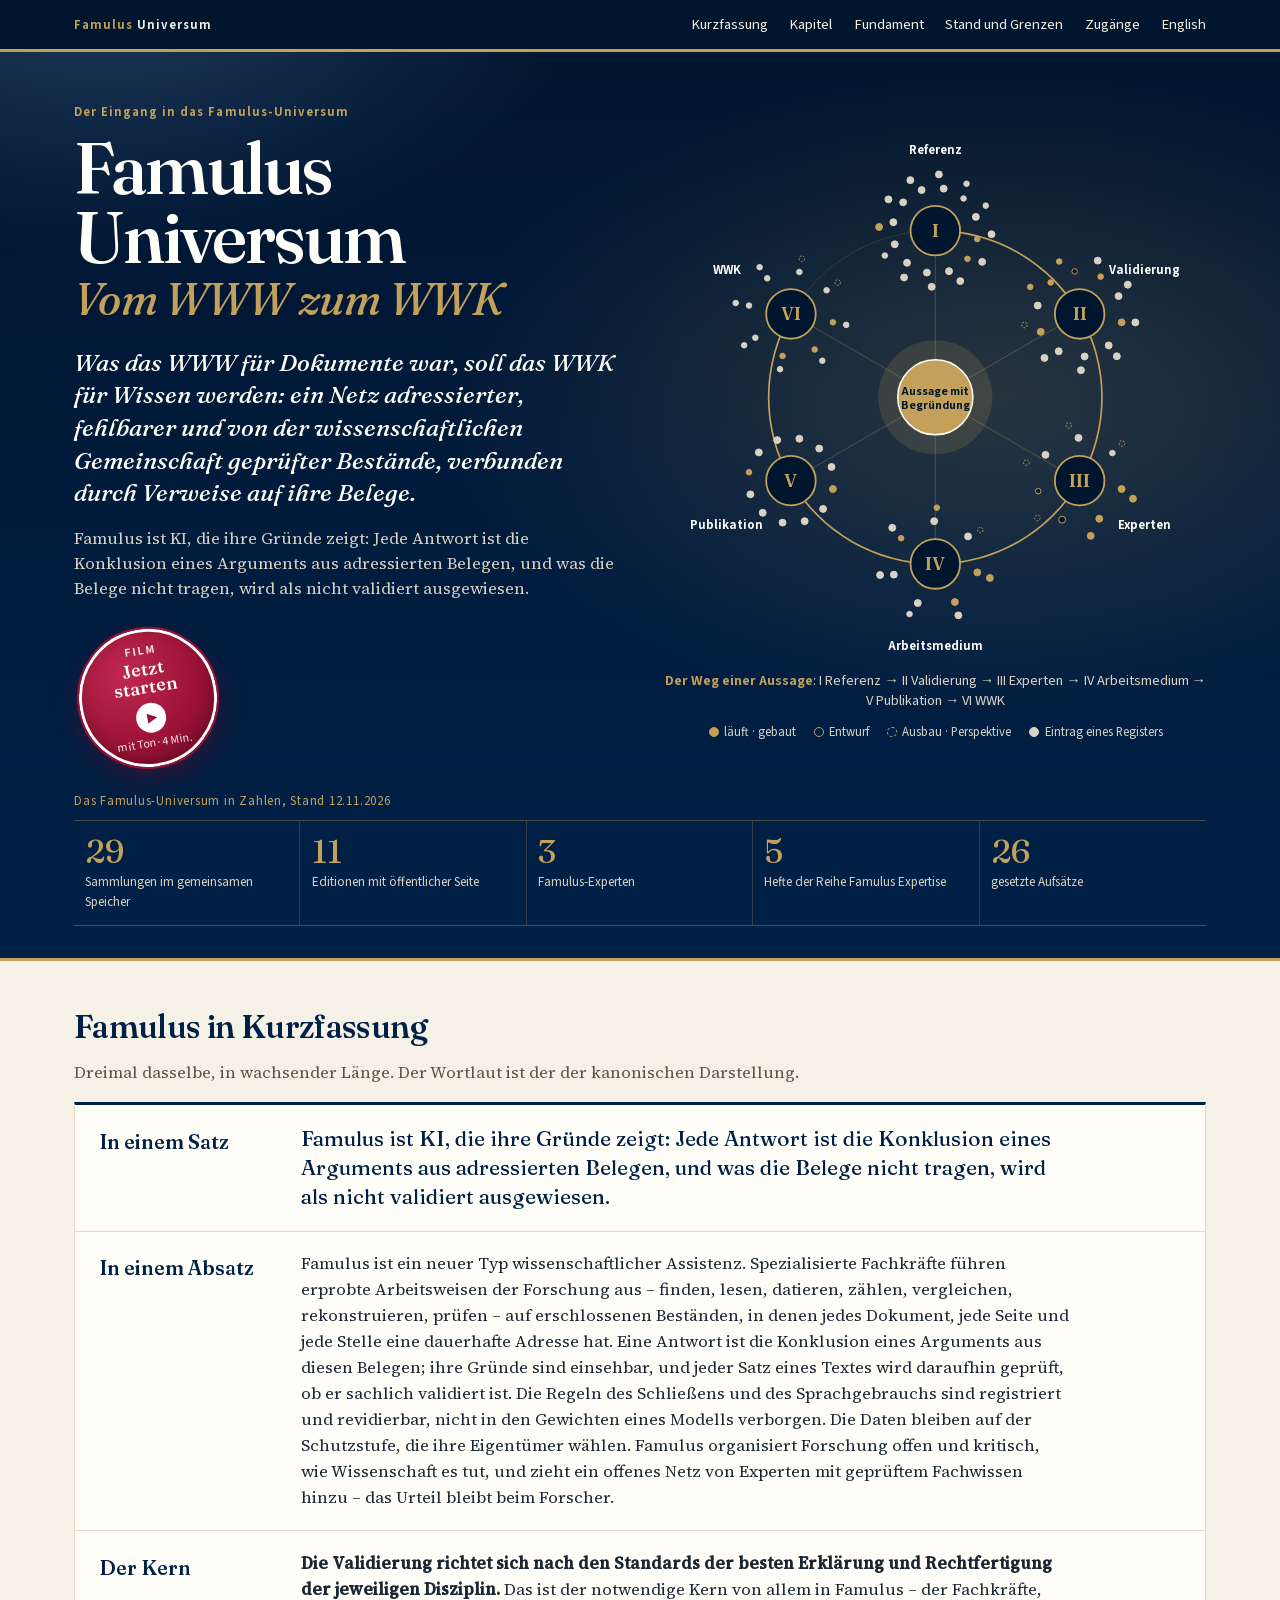
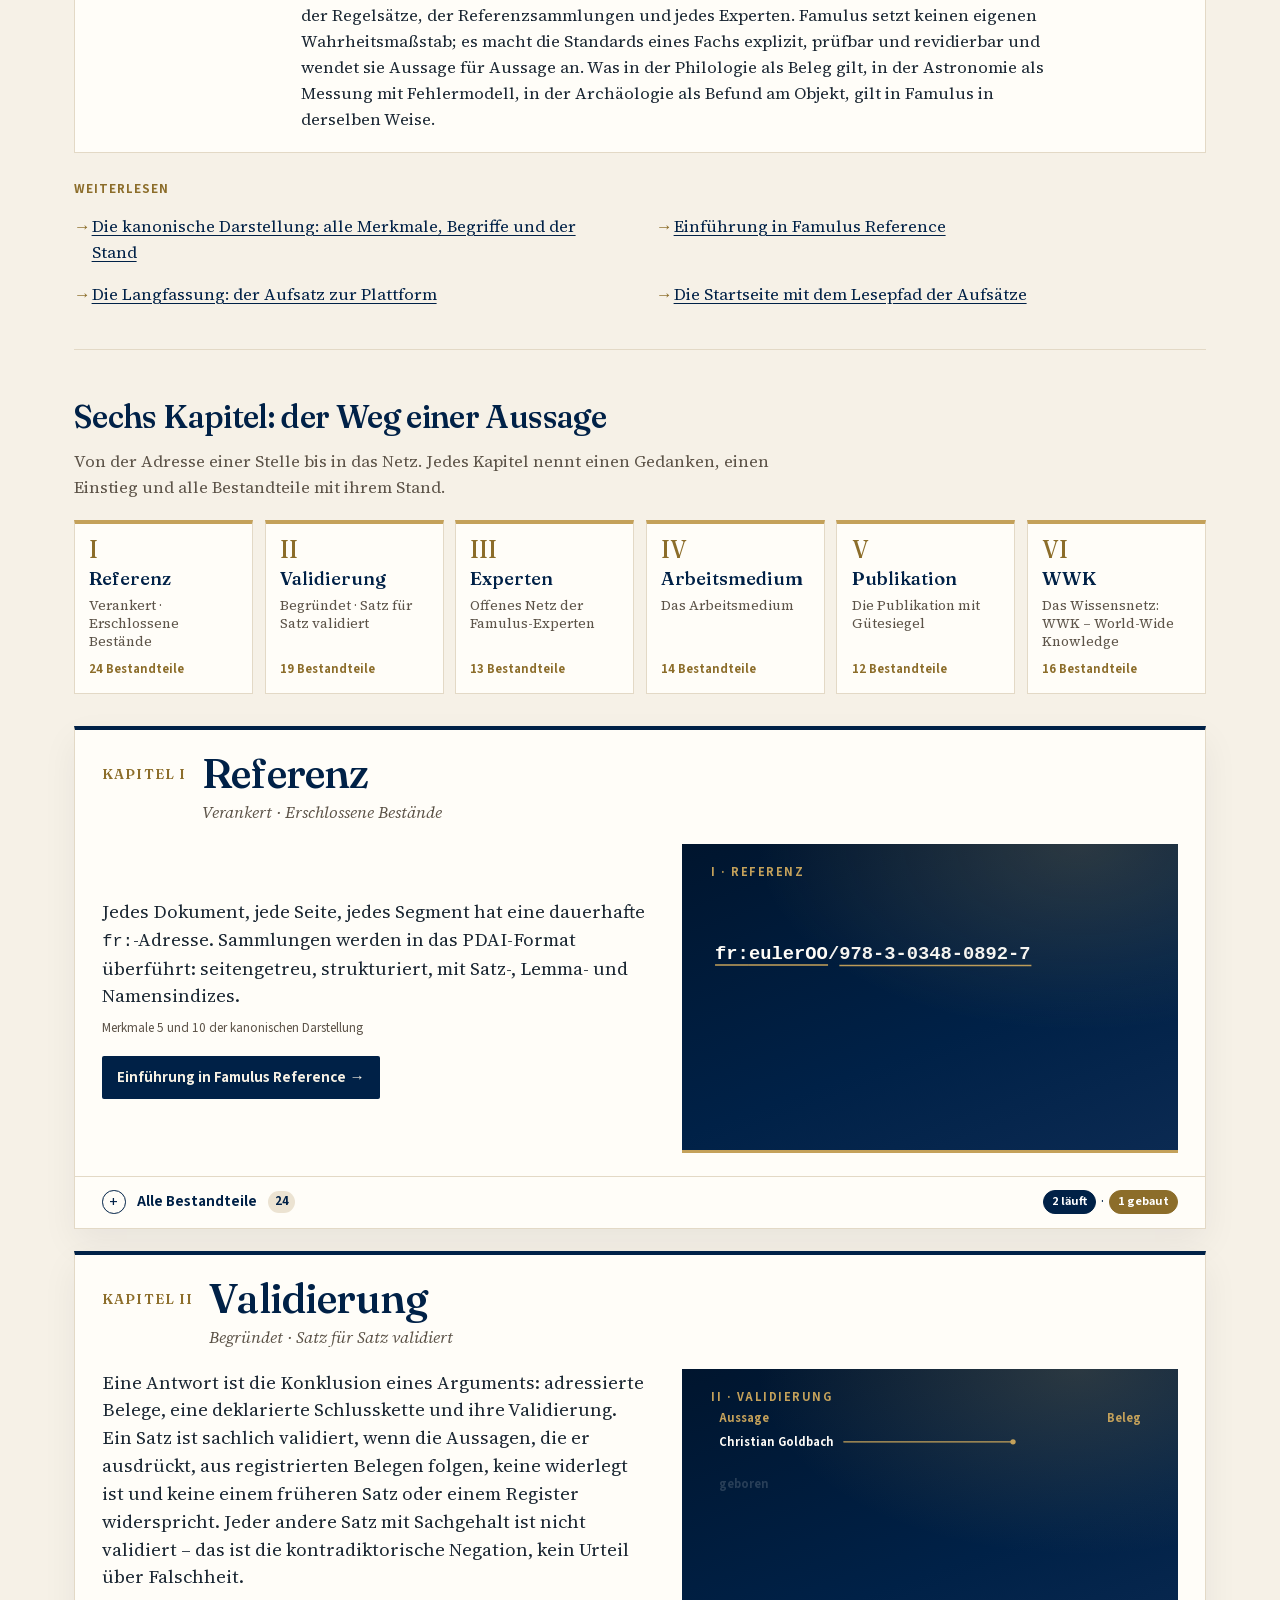
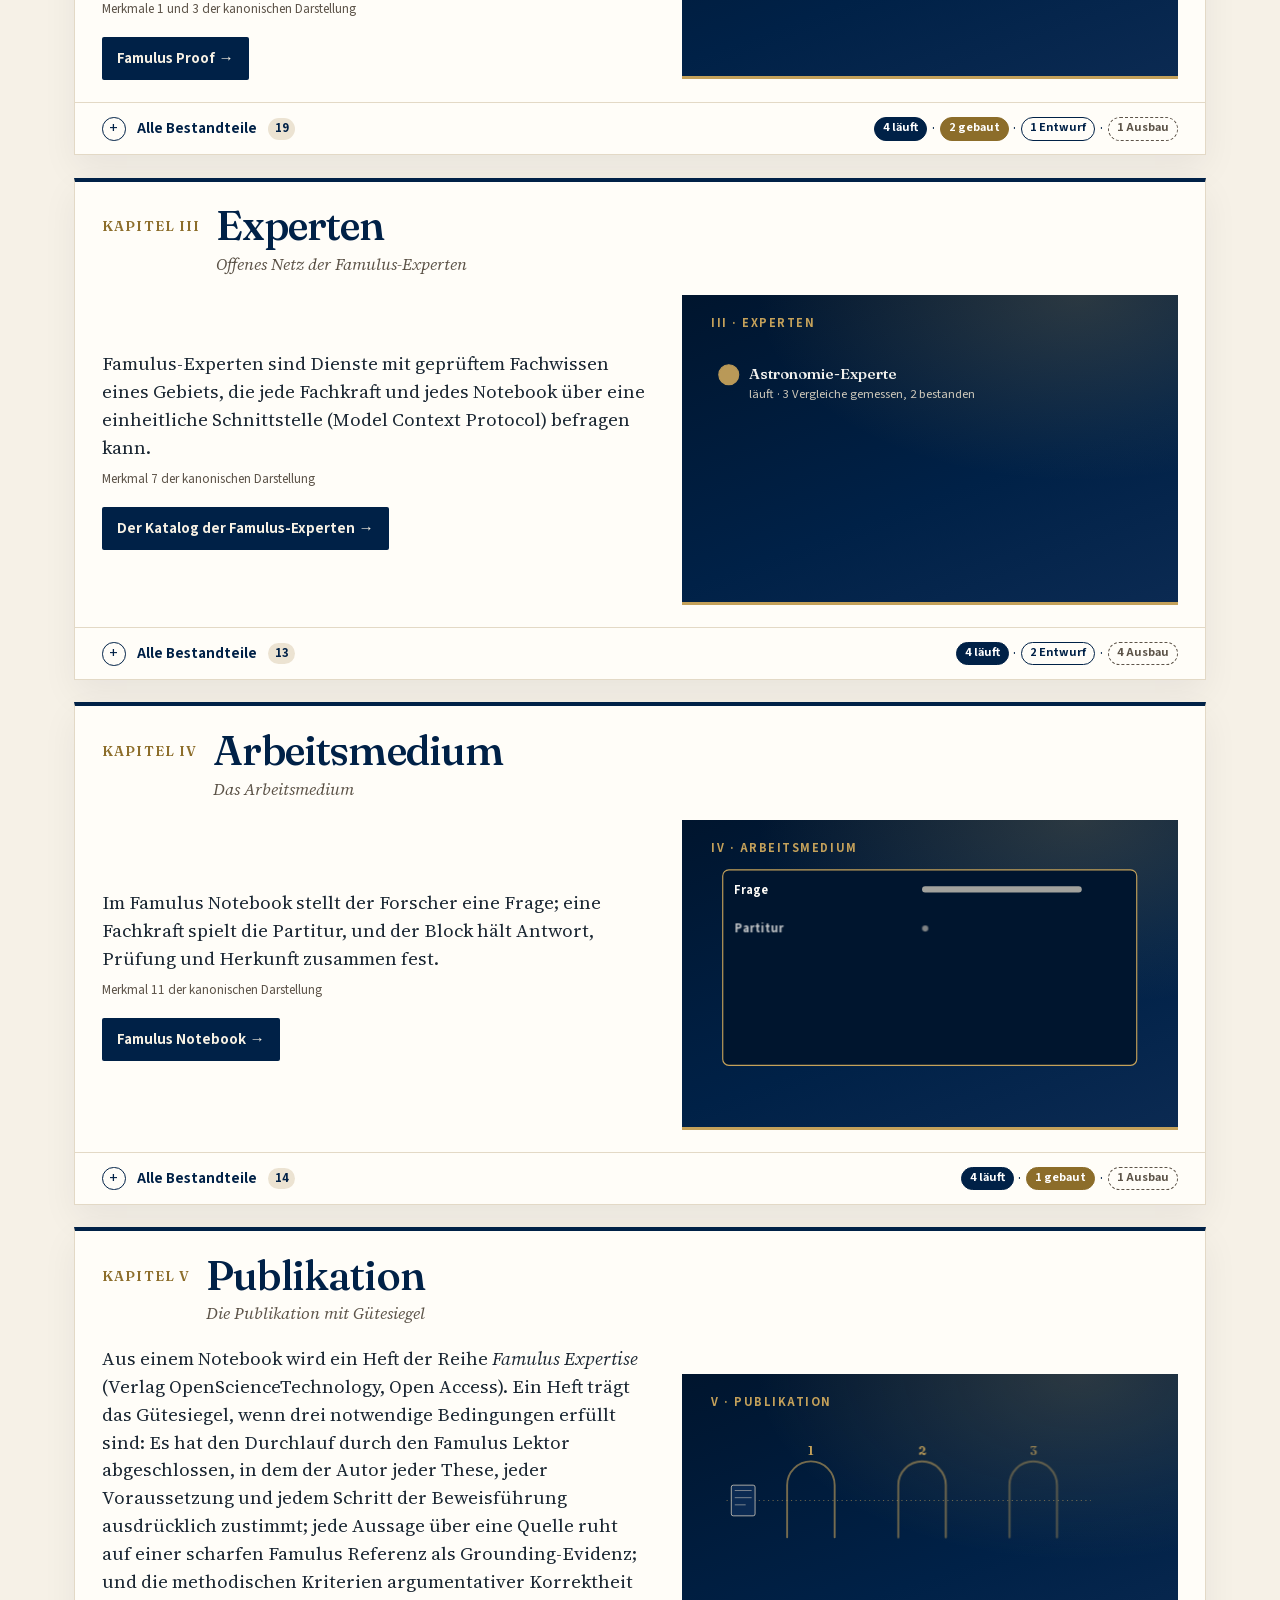
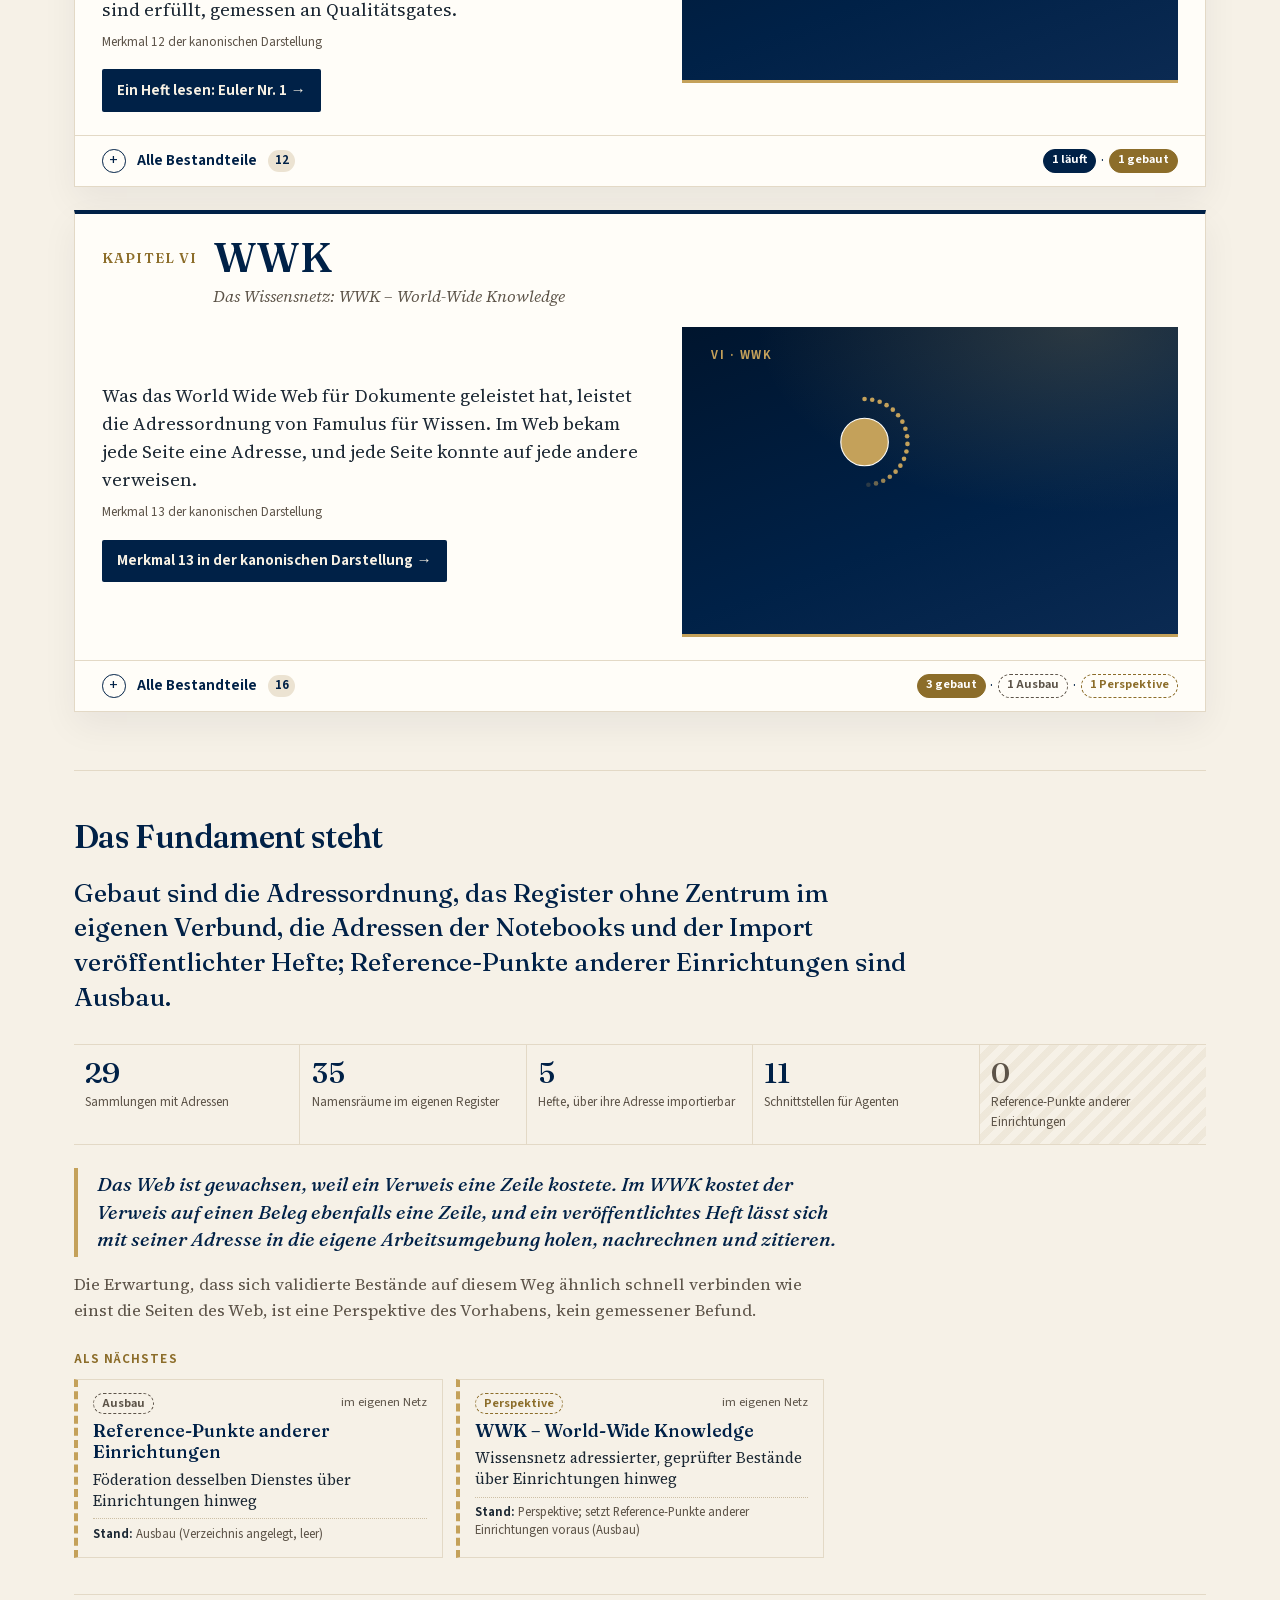
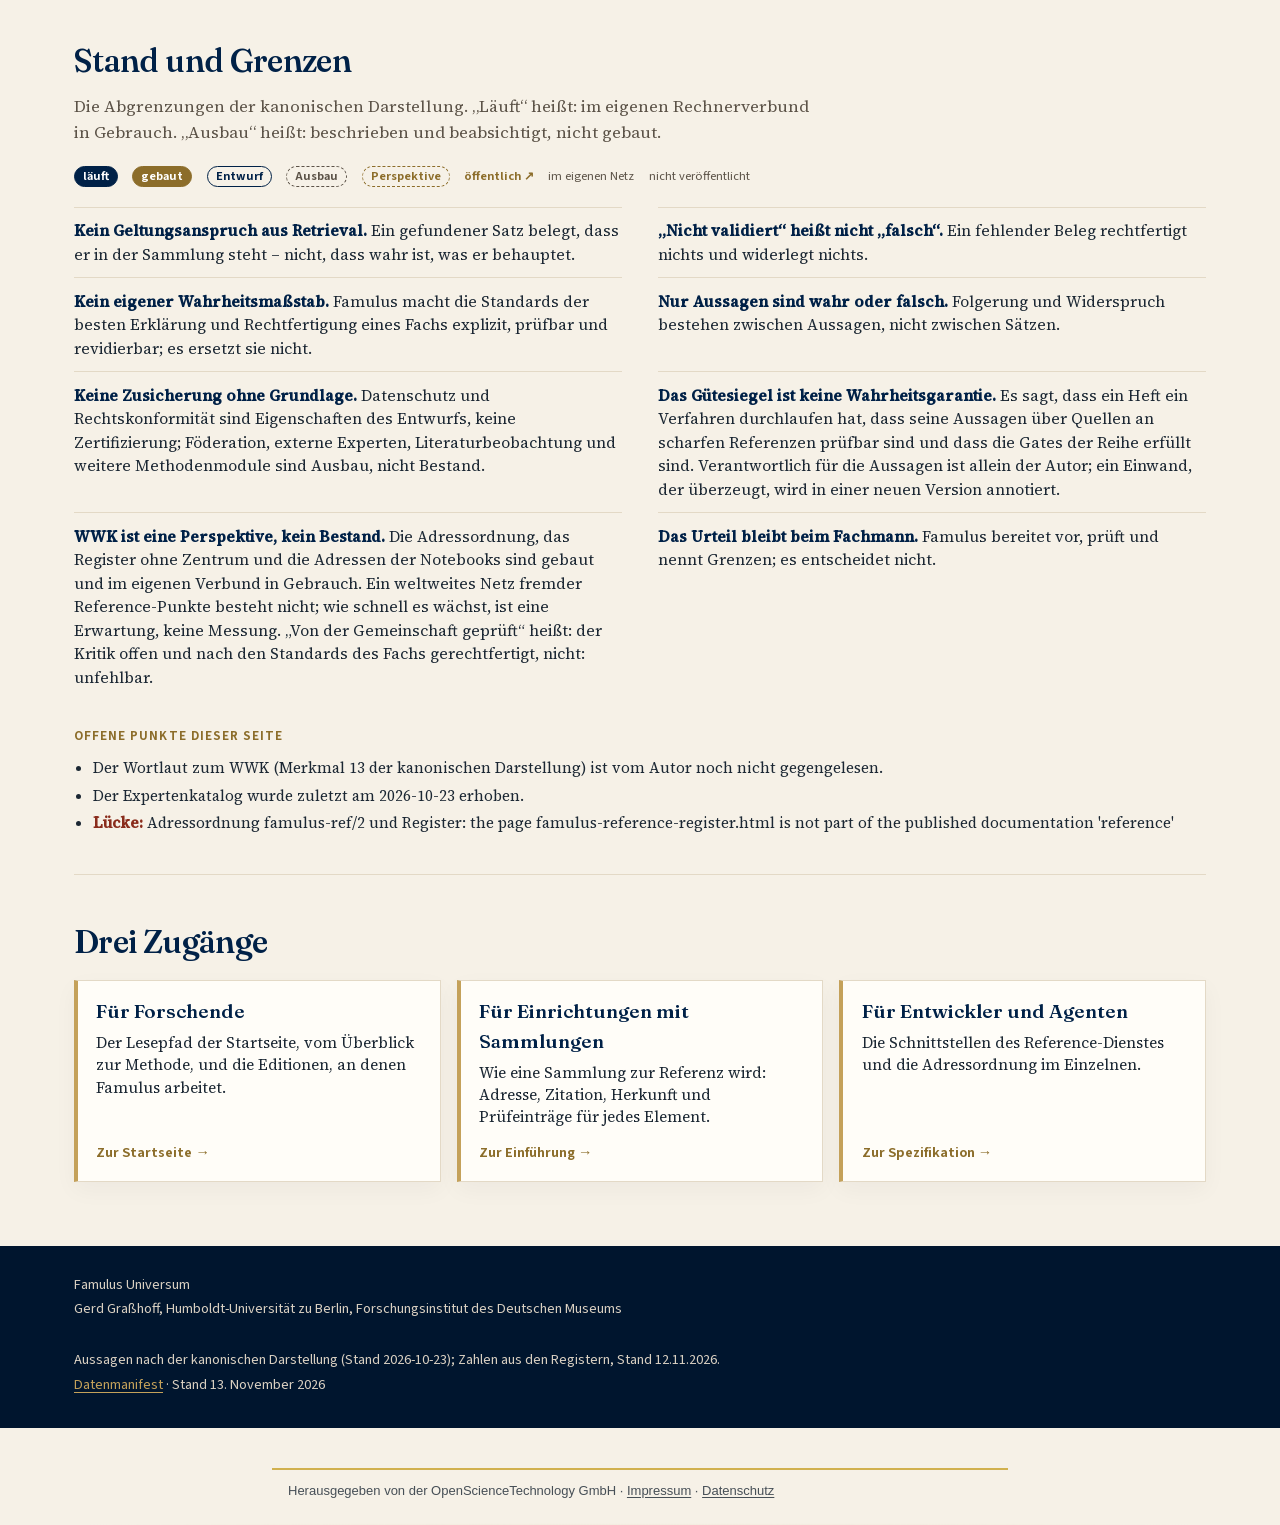
==== commit 87233f4a: "Build universum" ====
--- a/index.html
+++ b/index.html
@@ -10,14 +10,15 @@
   <meta property="og:description" content="Der Eingang in das Famulus-Universum: Referenz, Validierung, Experten, Arbeitsmedium, Publikation und das Wissensnetz WWK (World-Wide Knowledge) in einer Übersicht, mit Stand jedes Bestandteils.">
   <meta property="og:type" content="website">
   <link rel="icon" href="favicon.svg" type="image/svg+xml">
-  <link rel="stylesheet" href="assets/fonts.css?v=20261112163122">
-  <link rel="stylesheet" href="assets/landing.css?v=20261112163122">
-  <link rel="stylesheet" href="assets/universum.css?v=20261112163122">
+  <link rel="stylesheet" href="assets/fonts.css?v=20261113020424">
+  <link rel="stylesheet" href="assets/landing.css?v=20261113020424">
+  <link rel="stylesheet" href="assets/universum.css?v=20261113020424">
 <!-- famulus:publisher:start -->
 <meta name="referrer" content="no-referrer-when-downgrade">
 <meta name="publisher" content="OpenScienceTechnology GmbH">
 <meta name="DC.publisher" content="OpenScienceTechnology GmbH">
-<script type="application/ld+json">{"@context": "https://schema.org", "@type": "WebPage", "url": "https://famulus.lettre.ai/universum/", "publisher": {"@type": "Organization", "name": "OpenScienceTechnology GmbH", "address": {"@type": "PostalAddress", "streetAddress": "Im Wiesengrund 15A", "addressLocality": "47198 Duisburg", "addressCountry": "Deutschland"}}}</script>
+<meta name="DC.creator" content="Gerd Graßhoff">
+<script type="application/ld+json">{"@context": "https://schema.org", "@type": "WebPage", "url": "https://famulus.lettre.ai/universum/", "publisher": {"@type": "Organization", "name": "OpenScienceTechnology GmbH", "address": {"@type": "PostalAddress", "streetAddress": "Im Wiesengrund 15A", "addressLocality": "47198 Duisburg", "addressCountry": "Deutschland"}}, "author": [{"@type": "Person", "name": "Gerd Graßhoff"}]}</script>
 <!-- famulus:publisher:end -->
 </head>
 <body>
@@ -41,30 +42,31 @@
 </div><div class="uv-map" id="karte"><div class="uv-map-stage" role="img" aria-label="Karte des Famulus-Universums: sechs Kapitel um den Kern, jede Marke ein Bestandteil"></div><p class="uv-map-info" aria-live="polite"></p></div></div><div class="wrap"><p class="uv-fig-label">Das Famulus-Universum in Zahlen, Stand 12.11.2026</p><div class="figures uv-figures" style="--cols:5"><div><span class="v">29</span><span class="k">Sammlungen im gemeinsamen Speicher</span></div><div><span class="v">11</span><span class="k">Editionen mit öffentlicher Seite</span></div><div><span class="v">3</span><span class="k">Famulus-Experten</span></div><div><span class="v">5</span><span class="k">Hefte der Reihe Famulus Expertise</span></div><div><span class="v">26</span><span class="k">gesetzte Aufsätze</span></div></div></div></section>
     <div class="wrap">
 <section class="band uv-brief" id="kurz"><h2>Famulus in Kurzfassung</h2><p class="section-lead">Dreimal dasselbe, in wachsender Länge. Der Wortlaut ist der der kanonischen Darstellung.</p><div class="uv-steps"><div class="uv-step"><h3>In einem Satz</h3><p>Famulus ist KI, die ihre Gründe zeigt: Jede Antwort ist die Konklusion eines Arguments aus adressierten Belegen, und was die Belege nicht tragen, wird als nicht validiert ausgewiesen.</p></div><div class="uv-step"><h3>In einem Absatz</h3><p>Famulus ist ein neuer Typ wissenschaftlicher Assistenz. Spezialisierte Fachkräfte führen erprobte Arbeitsweisen der Forschung aus – finden, lesen, datieren, zählen, vergleichen, rekonstruieren, prüfen – auf erschlossenen Beständen, in denen jedes Dokument, jede Seite und jede Stelle eine dauerhafte Adresse hat. Eine Antwort ist die Konklusion eines Arguments aus diesen Belegen; ihre Gründe sind einsehbar, und jeder Satz eines Textes wird daraufhin geprüft, ob er sachlich validiert ist. Die Regeln des Schließens und des Sprachgebrauchs sind registriert und revidierbar, nicht in den Gewichten eines Modells verborgen. Die Daten bleiben auf der Schutzstufe, die ihre Eigentümer wählen. Famulus organisiert Forschung offen und kritisch, wie Wissenschaft es tut, und zieht ein offenes Netz von Experten mit geprüftem Fachwissen hinzu – das Urteil bleibt beim Forscher.</p></div><div class="uv-step"><h3>Der Kern</h3><p><strong>Die Validierung richtet sich nach den Standards der besten Erklärung und Rechtfertigung der jeweiligen Disziplin.</strong> Das ist der notwendige Kern von allem in Famulus – der Fachkräfte, der Regelsätze, der Referenzsammlungen und jedes Experten. Famulus setzt keinen eigenen Wahrheitsmaßstab; es macht die Standards eines Fachs explizit, prüfbar und revidierbar und wendet sie Aussage für Aussage an. Was in der Philologie als Beleg gilt, in der Astronomie als Messung mit Fehlermodell, in der Archäologie als Befund am Objekt, gilt in Famulus in derselben Weise.</p></div></div><h3 class="uv-sub">Weiterlesen</h3><ul class="uv-reading"><li><a href="https://famulus.lettre.ai/docs/reference/famulus.html">Die kanonische Darstellung: alle Merkmale, Begriffe und der Stand</a></li><li><a href="https://famulus.lettre.ai/docs/reference/famulus-reference-introduction.html">Einführung in Famulus Reference</a></li><li><a href="https://famulus.lettre.ai/#p-famulus-plattform">Die Langfassung: der Aufsatz zur Plattform</a></li><li><a href="https://famulus.lettre.ai/">Die Startseite mit dem Lesepfad der Aufsätze</a></li></ul></section>
-<section class="band uv-chapters" id="kapitel"><h2>Sechs Kapitel: der Weg einer Aussage</h2><p class="section-lead">Von der Adresse einer Stelle bis in das Netz. Jedes Kapitel nennt einen Gedanken, einen Einstieg und alle Bestandteile mit ihrem Stand.</p><nav class="uv-index" aria-label="Sechs Kapitel: der Weg einer Aussage"><a class="uv-tile" href="#kap-referenz"><span class="uv-tile-num">I</span><span class="uv-tile-name">Referenz</span><span class="uv-tile-title">Verankert · Erschlossene Bestände</span><span class="uv-tile-n">24 Bestandteile</span></a><a class="uv-tile" href="#kap-validierung"><span class="uv-tile-num">II</span><span class="uv-tile-name">Validierung</span><span class="uv-tile-title">Begründet · Satz für Satz validiert</span><span class="uv-tile-n">19 Bestandteile</span></a><a class="uv-tile" href="#kap-experten"><span class="uv-tile-num">III</span><span class="uv-tile-name">Experten</span><span class="uv-tile-title">Offenes Netz der Famulus-Experten</span><span class="uv-tile-n">13 Bestandteile</span></a><a class="uv-tile" href="#kap-arbeitsmedium"><span class="uv-tile-num">IV</span><span class="uv-tile-name">Arbeitsmedium</span><span class="uv-tile-title">Das Arbeitsmedium</span><span class="uv-tile-n">14 Bestandteile</span></a><a class="uv-tile" href="#kap-publikation"><span class="uv-tile-num">V</span><span class="uv-tile-name">Publikation</span><span class="uv-tile-title">Die Publikation mit Gütesiegel</span><span class="uv-tile-n">12 Bestandteile</span></a><a class="uv-tile" href="#kap-wwk"><span class="uv-tile-num">VI</span><span class="uv-tile-name">WWK</span><span class="uv-tile-title">Das Wissensnetz: WWK – World-Wide Knowledge</span><span class="uv-tile-n">16 Bestandteile</span></a></nav><article class="uv-chapter" id="kap-referenz" data-chapter="referenz"><header class="uv-ch-head"><p class="uv-ch-num">Kapitel I</p><h3>Referenz</h3><p class="uv-ch-title">Verankert · Erschlossene Bestände</p></header><div class="uv-ch-body"><div class="uv-ch-text"><p class="uv-claim">Jedes Dokument, jede Seite, jedes Segment hat eine dauerhafte <code>fr:</code>-Adresse. Sammlungen werden in das PDAI-Format überführt: seitengetreu, strukturiert, mit Satz-, Lemma- und Namensindizes.</p><p class="uv-claim-src">Merkmale 5 und 10 der kanonischen Darstellung</p><p class="uv-go-row"><a class="go uv-main" href="https://famulus.lettre.ai/docs/reference/famulus-reference-introduction.html">Einführung in Famulus Reference &rarr;</a></p></div><div class="uv-mini" data-scene="adresse" aria-hidden="true"></div></div><details class="uv-all"><summary><span>Alle Bestandteile</span> <span class="uv-n">24</span><span class="uv-tally"><span class="uv-st uv-st-laeuft">2 läuft</span> · <span class="uv-st uv-st-gebaut">1 gebaut</span></span></summary><div class="uv-group"><h4>Wissensgrund und Adressen <span class="uv-n">4</span></h4><ul class="uv-cards"><li class="uv-card" data-state="laeuft" data-place="netz"><p class="uv-card-head"><span class="uv-st uv-st-laeuft">läuft</span><span class="uv-pl uv-pl-netz">im eigenen Netz</span></p><h5>Famulus Reference</h5><p class="uv-card-text">Wissensgrund, <code>fr:</code>-Adressen, Zitation, Herkunft; gemeinsamer Speicher (DuckLake) und Referenzdienst</p><p class="uv-card-facts">29 Sammlungen im gemeinsamen Speicher</p><p class="uv-card-stand"><b>Stand:</b> läuft (29 Sammlungen im gemeinsamen Speicher, Stand 11.11.2026; am 23.10.2026 waren es acht)</p></li><li class="uv-card" data-state="gebaut" data-place="netz"><p class="uv-card-head"><span class="uv-st uv-st-gebaut">gebaut</span><span class="uv-pl uv-pl-netz">im eigenen Netz</span></p><h5>Adressordnung famulus-ref/2 und Register</h5><p class="uv-card-text">Die Adressordnung <code>famulus-ref/2</code> und ihr Register ohne Zentrum: Jedes Objekt (Satz, Absatz, Abbildung, Person, Ort, Datum, Sprachnorm, Objekt mit 3D-Modell) hat genau eine <code>fr:</code>-Adresse; jeder Reference-Punkt veröffentlicht sein eigenes, signiertes Register, und jeder Resolver kennt das Netz aus den Registern, die er zwischengespeichert hat.</p><p class="uv-card-facts">35 Namensräume am eigenen Reference-Punkt</p></li><li class="uv-card" data-state="" data-place="public"><p class="uv-card-head"><span class="uv-pl uv-pl-public">öffentlich</span></p><h5><a href="https://famulus.lettre.ai/docs/reference/famulus-reference.html">Technische Spezifikation von Famulus Reference</a></h5></li><li class="uv-card" data-state="" data-place="public"><p class="uv-card-head"><span class="uv-pl uv-pl-public">öffentlich</span></p><h5><a href="https://famulus.lettre.ai/docs/reference/ducklake.html">Der gemeinsame Speicher (DuckLake)</a></h5></li></ul></div><div class="uv-group"><h4>Erschlossene Bestände und Editionen <span class="uv-n">14</span></h4><ul class="uv-chips"><li class="uv-chip" data-place="public"><a href="https://famulus.lettre.ai/editions/">Übersicht der Editionen</a></li><li class="uv-chip" data-place="public"><a href="https://famulus.lettre.ai/euler/">Euler</a></li><li class="uv-chip" data-place="public"><a href="https://famulus.lettre.ai/kepler/">Kepler</a></li><li class="uv-chip" data-place="public"><a href="https://famulus.lettre.ai/kepleriana/">Kepleriana 2026</a></li><li class="uv-chip" data-place="public"><a href="https://famulus.lettre.ai/brahe/">Brahe</a></li><li class="uv-chip" data-place="public"><a href="https://famulus.lettre.ai/kopernikus/">Kopernikus</a></li><li class="uv-chip" data-place="netz">Hevelius<span class="uv-pl uv-pl-netz">im eigenen Netz</span></li><li class="uv-chip" data-place="public"><a href="https://famulus.lettre.ai/babylon/">Babylonische Astronomie</a></li><li class="uv-chip" data-place="public"><a href="https://famulus.lettre.ai/sundials/de/">Antike Sonnenuhren</a></li><li class="uv-chip" data-place="public"><a href="https://famulus.lettre.ai/medieval/">Mittelalterliche Handschriften</a></li><li class="uv-chip" data-place="public"><a href="https://famulus.lettre.ai/karman/">Kármán-Nachlass</a></li><li class="uv-chip" data-place="public"><a href="https://famulus.lettre.ai/wittgenstein-mechanik/">Wittgenstein und die Mechanik</a></li><li class="uv-chip" data-place="public"><a href="https://famulus.lettre.ai/tractatus-typoskripte/">Tractatus-Typoskripte</a></li><li class="uv-chip" data-place="netz">Kirch Collection<span class="uv-pl uv-pl-netz">im eigenen Netz</span></li></ul></div><div class="uv-group"><h4>Erfassung, Format, Lesen <span class="uv-n">3</span></h4><ul class="uv-cards"><li class="uv-card" data-state="laeuft" data-place="public"><p class="uv-card-head"><span class="uv-st uv-st-laeuft">läuft</span><span class="uv-pl uv-pl-public">öffentlich</span></p><h5><a href="https://famulus.lettre.ai/repro/">Famulus Repro</a></h5><p class="uv-card-text">Erfassung mit Smartphone und Tablet, Verarbeitung auf dem eigenen Rechner</p></li><li class="uv-card" data-state="" data-place="public"><p class="uv-card-head"><span class="uv-pl uv-pl-public">öffentlich</span></p><h5><a href="https://famulus.lettre.ai/docs/pdai/">PDAI: seitengetreue, strukturierte Bestände</a></h5></li><li class="uv-card" data-state="" data-place="public"><p class="uv-card-head"><span class="uv-pl uv-pl-public">öffentlich</span></p><h5><a href="https://famulus.lettre.ai/docs/viewer/">AI-Viewer: Faksimile, Transkription, Werkzeuge</a></h5></li></ul></div><div class="uv-group"><h4>Methode <span class="uv-n">3</span></h4><ul class="uv-cards"><li class="uv-card" data-state="" data-place="public"><p class="uv-card-head"><span class="uv-pl uv-pl-public">öffentlich</span></p><h5><a href="https://famulus.lettre.ai/#p-ai-scholar">Famulus Reference</a></h5><p class="uv-card-facts">17 S.</p></li><li class="uv-card" data-state="" data-place="netz"><p class="uv-card-head"><span class="uv-pl uv-pl-netz">im eigenen Netz</span></p><h5>The Famulus Data Layer</h5><p class="uv-card-facts">12 S.</p></li><li class="uv-card" data-state="" data-place="netz"><p class="uv-card-head"><span class="uv-pl uv-pl-netz">im eigenen Netz</span></p><h5>Famulus Register and Dossiers</h5><p class="uv-card-facts">18 S.</p></li></ul></div></details></article><article class="uv-chapter" id="kap-validierung" data-chapter="validierung"><header class="uv-ch-head"><p class="uv-ch-num">Kapitel II</p><h3>Validierung</h3><p class="uv-ch-title">Begründet · Satz für Satz validiert</p></header><div class="uv-ch-body"><div class="uv-ch-text"><p class="uv-claim">Eine Antwort ist die Konklusion eines Arguments: adressierte Belege, eine deklarierte Schlusskette und ihre Validierung. Ein Satz ist sachlich validiert, wenn die Aussagen, die er ausdrückt, aus registrierten Belegen folgen, keine widerlegt ist und keine einem früheren Satz oder einem Register widerspricht. Jeder andere Satz mit Sachgehalt ist nicht validiert – das ist die kontradiktorische Negation, kein Urteil über Falschheit.</p><p class="uv-claim-src">Merkmale 1 und 3 der kanonischen Darstellung</p><p class="uv-go-row"><a class="go uv-main" href="https://famulus.lettre.ai/proof/">Famulus Proof &rarr;</a></p></div><div class="uv-mini" data-scene="beleg" aria-hidden="true"></div></div><details class="uv-all"><summary><span>Alle Bestandteile</span> <span class="uv-n">19</span><span class="uv-tally"><span class="uv-st uv-st-laeuft">4 läuft</span> · <span class="uv-st uv-st-gebaut">2 gebaut</span> · <span class="uv-st uv-st-entwurf">1 Entwurf</span> · <span class="uv-st uv-st-ausbau">1 Ausbau</span></span></summary><div class="uv-group"><h4>Rechtfertigung <span class="uv-n">4</span></h4><ul class="uv-cards"><li class="uv-card" data-state="laeuft" data-place="public"><p class="uv-card-head"><span class="uv-st uv-st-laeuft">läuft</span><span class="uv-pl uv-pl-public">öffentlich</span></p><h5><a href="https://famulus.lettre.ai/proof/">Famulus Proof</a></h5><p class="uv-card-text">Rechtfertigung, Evidenzraum, Validitätsbaum, FQL</p></li><li class="uv-card" data-state="" data-place="public"><p class="uv-card-head"><span class="uv-pl uv-pl-public">öffentlich</span></p><h5><a href="https://famulus.lettre.ai/docs/proof/filterung.html">Der Evidenzraum und seine Filterung</a></h5></li><li class="uv-card" data-state="" data-place="public"><p class="uv-card-head"><span class="uv-pl uv-pl-public">öffentlich</span></p><h5><a href="https://famulus.lettre.ai/docs/proof/validitaetsbaum.html">Der Validitätsbaum</a></h5></li><li class="uv-card" data-state="" data-place="public"><p class="uv-card-head"><span class="uv-pl uv-pl-public">öffentlich</span></p><h5><a href="https://famulus.lettre.ai/docs/notebook/famulus-query-language.html">FQL, die Abfragesprache</a></h5></li></ul></div><div class="uv-group"><h4>Satz für Satz <span class="uv-n">4</span></h4><ul class="uv-cards"><li class="uv-card" data-state="laeuft" data-place="public"><p class="uv-card-head"><span class="uv-st uv-st-laeuft">läuft</span><span class="uv-pl uv-pl-public">öffentlich</span></p><h5><a href="https://famulus.lettre.ai/lektor/">Famulus Lektor</a></h5><p class="uv-card-text">Satzweise Prüfung der sachlichen Validität eines Textes</p></li><li class="uv-card" data-state="" data-place="public"><p class="uv-card-head"><span class="uv-pl uv-pl-public">öffentlich</span></p><h5><a href="https://famulus.lettre.ai/docs/lektor/sachliche-validitaet.html">Sachliche Validität</a></h5></li><li class="uv-card" data-state="gebaut" data-place="netz"><p class="uv-card-head"><span class="uv-st uv-st-gebaut">gebaut</span><span class="uv-pl uv-pl-netz">im eigenen Netz</span></p><h5>Famulus Lektor: Argument und Zustimmung</h5><p class="uv-card-text">Rekonstruktion des Arguments eines Aufsatzes oder Hefts (These, Voraussetzungen, Linien der Beweisführung, Belege an ihrer Fundstelle); Seite, auf der der Autor Punkt für Punkt zustimmt oder mit Grund ablehnt</p><p class="uv-card-stand"><b>Stand:</b> Stand 11.11.2026: gebaut; das Argument von vier der fünf Hefte ist rekonstruiert (71 bis 139 Punkte je Heft vorgelegt), keine Zustimmung erteilt</p></li><li class="uv-card" data-state="entwurf" data-place="netz"><p class="uv-card-head"><span class="uv-st uv-st-entwurf">Entwurf</span><span class="uv-pl uv-pl-netz">im eigenen Netz</span></p><h5>Argumentrekonstruktion beliebiger Texte</h5><p class="uv-card-text">Rekonstruktion, Lücken- und Stringenzprüfung, Argumentationsschemata nach Stilvorlagen</p><p class="uv-card-stand"><b>Stand:</b> Entwurf (Relationsbenchmark vorhanden)</p></li></ul></div><div class="uv-group"><h4>Methodeninstitution <span class="uv-n">7</span></h4><ul class="uv-cards"><li class="uv-card" data-state="laeuft" data-place="netz"><p class="uv-card-head"><span class="uv-st uv-st-laeuft">läuft</span><span class="uv-pl uv-pl-netz">im eigenen Netz</span></p><h5>Methodeninstitution</h5><p class="uv-card-text">Schlussketten (FQL), Kausalanalysator, Nadelaudit für Widersprüche, goldene Anfragen</p></li><li class="uv-card" data-state="" data-place="public"><p class="uv-card-head"><span class="uv-pl uv-pl-public">öffentlich</span></p><h5><a href="https://famulus.lettre.ai/kausalitaet/">Kausalität: die Regularitätstheorie</a></h5></li><li class="uv-card" data-state="" data-place="public"><p class="uv-card-head"><span class="uv-pl uv-pl-public">öffentlich</span></p><h5><a href="https://famulus.lettre.ai/#p-famulus-reasoning">Famulus Reasoning</a></h5><p class="uv-card-facts">22 S.</p></li><li class="uv-card" data-state="" data-place="public"><p class="uv-card-head"><span class="uv-pl uv-pl-public">öffentlich</span></p><h5><a href="https://famulus.lettre.ai/#p-famulus-probe-lab">The Famulus Probe Lab</a></h5><p class="uv-card-facts">19 S.</p></li><li class="uv-card" data-state="" data-place="public"><p class="uv-card-head"><span class="uv-pl uv-pl-public">öffentlich</span></p><h5><a href="https://famulus.lettre.ai/#p-ai-erasmus-golden-queries">Famulus Golden Queries and Benchmark</a></h5><p class="uv-card-facts">19 S.</p></li><li class="uv-card" data-state="" data-place="public"><p class="uv-card-head"><span class="uv-pl uv-pl-public">öffentlich</span></p><h5><a href="https://famulus.lettre.ai/#p-computationalEpistemology">Computational Epistemology: Foundations</a></h5><p class="uv-card-facts">19 S.</p></li><li class="uv-card" data-state="ausbau" data-place="netz"><p class="uv-card-head"><span class="uv-st uv-st-ausbau">Ausbau</span><span class="uv-pl uv-pl-netz">im eigenen Netz</span></p><h5>Statistik, Labor- und Experimentsettings, Befundbewertung</h5><p class="uv-card-text">weitere Regelsätze der Methodeninstitution</p></li></ul></div><div class="uv-group"><h4>Sprachinstitution <span class="uv-n">4</span></h4><ul class="uv-cards"><li class="uv-card" data-state="laeuft" data-place="netz"><p class="uv-card-head"><span class="uv-st uv-st-laeuft">läuft</span><span class="uv-pl uv-pl-netz">im eigenen Netz</span></p><h5>Sprachinstitution (LWgrammar)</h5><p class="uv-card-text">Register der Gebrauchsregeln, begründete Normalisierung</p></li><li class="uv-card" data-state="gebaut" data-place="netz"><p class="uv-card-head"><span class="uv-st uv-st-gebaut">gebaut</span><span class="uv-pl uv-pl-netz">im eigenen Netz</span></p><h5>Lateinische Fachterminologie (LWgrammar)</h5><p class="uv-card-text">Sondersammlung „Kepler: A Finding Dictionary of Geometrical and Astronomical Terms“ – 129 Termini, 146 Bedeutungen, 708 Belege mit Fundort; Register zur Geschichte der Astronomie und zur Kausalität</p></li><li class="uv-card" data-state="" data-place="public"><p class="uv-card-head"><span class="uv-pl uv-pl-public">öffentlich</span></p><h5><a href="https://famulus.lettre.ai/docs/writing/">Schreibregeln (LWgrammar)</a></h5></li><li class="uv-card" data-state="" data-place="public"><p class="uv-card-head"><span class="uv-pl uv-pl-public">öffentlich</span></p><h5><a href="https://famulus.lettre.ai/#p-lwgrammar-oed-ai">Wittgensteinian Grammar and OED Dictionaries for AI</a></h5><p class="uv-card-facts">26 S.</p></li></ul></div></details></article><article class="uv-chapter" id="kap-experten" data-chapter="experten"><header class="uv-ch-head"><p class="uv-ch-num">Kapitel III</p><h3>Experten</h3><p class="uv-ch-title">Offenes Netz der Famulus-Experten</p></header><div class="uv-ch-body"><div class="uv-ch-text"><p class="uv-claim">Famulus-Experten sind Dienste mit geprüftem Fachwissen eines Gebiets, die jede Fachkraft und jedes Notebook über eine einheitliche Schnittstelle (Model Context Protocol) befragen kann.</p><p class="uv-claim-src">Merkmal 7 der kanonischen Darstellung</p><p class="uv-go-row"><a class="go uv-main" href="https://famulus.lettre.ai/experts/">Der Katalog der Famulus-Experten &rarr;</a></p></div><div class="uv-mini" data-scene="experte" aria-hidden="true"></div></div><details class="uv-all"><summary><span>Alle Bestandteile</span> <span class="uv-n">13</span><span class="uv-tally"><span class="uv-st uv-st-laeuft">4 läuft</span> · <span class="uv-st uv-st-entwurf">2 Entwurf</span> · <span class="uv-st uv-st-ausbau">4 Ausbau</span></span></summary><div class="uv-group"><h4>Die Experten <span class="uv-n">3</span></h4><ul class="uv-cards"><li class="uv-card" data-state="laeuft" data-place="public"><p class="uv-card-head"><span class="uv-st uv-st-laeuft">läuft</span><span class="uv-pl uv-pl-public">öffentlich</span></p><h5><a href="https://famulus.lettre.ai/experts/">Astronomie-Experte (<code>astronomy-expert</code>)</a></h5><p class="uv-card-text">historische Planetenmodelle (Almagest, aus van Gents Transkription der Parameter neu implementiert), Himmelslesung nach DE441, Sternkataloge (Ptolemaios, Ulugh Beg, Tycho in Keplers Ausgabe 1627, Hevelius, Hipparcos), Karten und Animationen</p><p class="uv-card-facts">3 Vergleiche gemessen, 2 bestanden (Stand 2026-10-23)</p><p class="uv-card-stand"><b>Stand:</b> läuft, Vergleiche gemessen (Almagest gegen van Gents Rechner: größte Abweichung 6,8·10⁻¹² Bogenminuten; DE441 gegen Horizons: 0,035 Bogenminuten); Modelle ohne belegte Parameter (Kopernikus, Kepler, babylonische Schrittfunktionen) stehen als Lücke</p></li><li class="uv-card" data-state="laeuft" data-place="public"><p class="uv-card-head"><span class="uv-st uv-st-laeuft">läuft</span><span class="uv-pl uv-pl-public">öffentlich</span></p><h5><a href="https://famulus.lettre.ai/experts/">Kalender-Experte (<code>calendar-expert</code>)</a></h5><p class="uv-card-text">Kalenderumrechnungen für die Normalisierung, ohne geratene Daten</p><p class="uv-card-facts">0 Vergleiche gemessen, 0 bestanden (Stand 2026-10-23)</p><p class="uv-card-stand"><b>Stand:</b> läuft; noch kein gemessener Vergleich</p></li><li class="uv-card" data-state="entwurf" data-place="public"><p class="uv-card-head"><span class="uv-st uv-st-entwurf">Entwurf</span><span class="uv-pl uv-pl-public">öffentlich</span></p><h5><a href="https://famulus.lettre.ai/experts/">Sonnenuhr-Geometrie-Experte (<code>sundial-geometry-expert</code>)</a></h5><p class="uv-card-text">Typologie antiker Sonnenuhren nach Schattenfläche und Körperform, jede Definition mit geprüftem Zitat; 3-D-Modelle der Kegelsonnenuhr in Kastenform und rhodischer Form mit Tages- und Stundenlinien</p><p class="uv-card-facts">2 Vergleiche gemessen, 2 bestanden (Stand 2026-10-23)</p><p class="uv-card-stand"><b>Stand:</b> Entwurf; zwei Vergleiche gemessen (Rechenbeispiel Rhodos: größte Abweichung 0,0009 d; Solstitiallinien von 35 gescannten Kegeluhren: Median 3,2 %); Kugel-, Zylinder- und ebene Uhren nur als Typologie</p></li></ul></div><div class="uv-group"><h4>Katalog und Beschreibung <span class="uv-n">4</span></h4><ul class="uv-cards"><li class="uv-card" data-state="entwurf" data-place="netz"><p class="uv-card-head"><span class="uv-st uv-st-entwurf">Entwurf</span><span class="uv-pl uv-pl-netz">im eigenen Netz</span></p><h5>Register und Katalog der Experten</h5><p class="uv-card-text">offene, schnelle, kuratierte Aufnahme mit Lebenszyklus; Katalog mit Gebiet, Stand, Gates, Metriken und Lücken je Experte</p><p class="uv-card-stand"><b>Stand:</b> Entwurf (Register und Katalog angelegt, die eigenen Experten in der Bibliothek <code>famulus-experts</code> eingetragen; Experten anderer Einrichtungen: noch keiner; Aufnahme durch Fachgutachten: Ausbau)</p></li><li class="uv-card" data-state="" data-place="public"><p class="uv-card-head"><span class="uv-pl uv-pl-public">öffentlich</span></p><h5><a href="https://famulus.lettre.ai/docs/astronomy-expert/">Der Astronomie-Experte: Stand und Vergleiche</a></h5></li><li class="uv-card" data-state="" data-place="public"><p class="uv-card-head"><span class="uv-pl uv-pl-public">öffentlich</span></p><h5><a href="https://famulus.lettre.ai/docs/sundial-geometry-expert/">Der Sonnenuhr-Geometrie-Experte: Stand und Vergleiche</a></h5></li><li class="uv-card" data-state="" data-place="netz"><p class="uv-card-head"><span class="uv-pl uv-pl-netz">im eigenen Netz</span></p><h5>The Famulus Astronomy Expert</h5><p class="uv-card-facts">18 S.</p></li></ul></div><div class="uv-group"><h4>Fachsammlungen <span class="uv-n">2</span></h4><ul class="uv-cards"><li class="uv-card" data-state="laeuft" data-place="public"><p class="uv-card-head"><span class="uv-st uv-st-laeuft">läuft</span><span class="uv-pl uv-pl-public">öffentlich</span></p><h5><a href="https://famulus.lettre.ai/babylon/">Keilschrift-Datenbank</a></h5><p class="uv-card-text">Astronomische Tagebücher: 2 036 Tafeln, 57 414 Zeilen, mit Tafel-Browser; das Himmels-Panel fragt den Astronomie-Experten</p></li><li class="uv-card" data-state="laeuft" data-place="public"><p class="uv-card-head"><span class="uv-st uv-st-laeuft">läuft</span><span class="uv-pl uv-pl-public">öffentlich</span></p><h5><a href="https://famulus.lettre.ai/visualization/">Visualisierungs-Referenz</a></h5><p class="uv-card-text">gelöste Abbildungsaufgaben als Referenz für neue Abbildungen</p></li></ul></div><div class="uv-group"><h4>Gattungen im Ausbau <span class="uv-n">4</span></h4><ul class="uv-cards"><li class="uv-card" data-state="ausbau" data-place="netz"><p class="uv-card-head"><span class="uv-st uv-st-ausbau">Ausbau</span><span class="uv-pl uv-pl-netz">im eigenen Netz</span></p><h5>Sprachexperten (z. B. Nahuatl, Codex Florentinus)</h5><p class="uv-card-text">Lexik, Grammatik und Lesarten einer Sprache</p></li><li class="uv-card" data-state="ausbau" data-place="netz"><p class="uv-card-head"><span class="uv-st uv-st-ausbau">Ausbau</span><span class="uv-pl uv-pl-netz">im eigenen Netz</span></p><h5>Gazetteer</h5><p class="uv-card-text">Ortslemmata je Sammlung vorhanden; Experte mit historischen Namensformen und Lagen</p></li><li class="uv-card" data-state="ausbau" data-place="netz"><p class="uv-card-head"><span class="uv-st uv-st-ausbau">Ausbau</span><span class="uv-pl uv-pl-netz">im eigenen Netz</span></p><h5>Antike Geographie</h5><p class="uv-card-text">Ptolemaios' Geographie, antike Wege und Itinerare, Stadiasmus von Patara</p><p class="uv-card-stand"><b>Stand:</b> Quellen in PDAI erschlossen (Edition der Geographie 2006, Defaux 2017, Of Paths and Places 2017, Longitude 2016, Berggren/Jones 2000); Experte: Ausbau; Stadiasmus von Patara: Literatur fehlt</p></li><li class="uv-card" data-state="ausbau" data-place="netz"><p class="uv-card-head"><span class="uv-st uv-st-ausbau">Ausbau</span><span class="uv-pl uv-pl-netz">im eigenen Netz</span></p><h5>Disziplinäre Terminologien, Münzdatenbanken, weitere Sondersammlungen</h5><p class="uv-card-text">Anbindung externer Thesauri, Repositorien und Datenbanken</p></li></ul></div></details></article><article class="uv-chapter" id="kap-arbeitsmedium" data-chapter="arbeitsmedium"><header class="uv-ch-head"><p class="uv-ch-num">Kapitel IV</p><h3>Arbeitsmedium</h3><p class="uv-ch-title">Das Arbeitsmedium</p></header><div class="uv-ch-body"><div class="uv-ch-text"><p class="uv-claim">Im Famulus Notebook stellt der Forscher eine Frage; eine Fachkraft spielt die Partitur, und der Block hält Antwort, Prüfung und Herkunft zusammen fest.</p><p class="uv-claim-src">Merkmal 11 der kanonischen Darstellung</p><p class="uv-go-row"><a class="go uv-main" href="https://famulus.lettre.ai/notebook/">Famulus Notebook &rarr;</a></p></div><div class="uv-mini" data-scene="notebook" aria-hidden="true"></div></div><details class="uv-all"><summary><span>Alle Bestandteile</span> <span class="uv-n">14</span><span class="uv-tally"><span class="uv-st uv-st-laeuft">4 läuft</span> · <span class="uv-st uv-st-gebaut">1 gebaut</span> · <span class="uv-st uv-st-ausbau">1 Ausbau</span></span></summary><div class="uv-group"><h4>Notebook und Harness <span class="uv-n">4</span></h4><ul class="uv-cards"><li class="uv-card" data-state="laeuft" data-place="public"><p class="uv-card-head"><span class="uv-st uv-st-laeuft">läuft</span><span class="uv-pl uv-pl-public">öffentlich</span></p><h5><a href="https://famulus.lettre.ai/notebook/">Famulus Notebook</a></h5><p class="uv-card-text">Arbeitsmedium: Frage, Partitur, Antwort, Prüfung, Herkunft</p></li><li class="uv-card" data-state="laeuft" data-place="public"><p class="uv-card-head"><span class="uv-st uv-st-laeuft">läuft</span><span class="uv-pl uv-pl-public">öffentlich</span></p><h5><a href="https://famulus.lettre.ai/harness/">Famulus Harness</a></h5><p class="uv-card-text">Arbeitsumgebung: Notebook neben dem Gespräch mit Famulus; Bibliothek, Leseform, Bearbeiten am Ort, Läufe, Werkzeuge mit Rückfrage, Versionsjournal mit Rücknahme, Import von Heften der Reihe Famulus Expertise</p><p class="uv-card-stand"><b>Stand:</b> Stand 11.11.2026: läuft im eigenen Rechnerverbund; kein öffentlicher Download</p></li><li class="uv-card" data-state="" data-place="public"><p class="uv-card-head"><span class="uv-pl uv-pl-public">öffentlich</span></p><h5><a href="https://famulus.lettre.ai/docs/notebook/">Dokumentation des Notebooks</a></h5></li><li class="uv-card" data-state="" data-place="public"><p class="uv-card-head"><span class="uv-pl uv-pl-public">öffentlich</span></p><h5><a href="https://famulus.lettre.ai/#p-famulus-notebook">Famulus Notebook</a></h5><p class="uv-card-facts">135 S.</p></li></ul></div><div class="uv-group"><h4>Partituren und Fachkräfte <span class="uv-n">3</span></h4><ul class="uv-cards"><li class="uv-card" data-state="laeuft" data-place="netz"><p class="uv-card-head"><span class="uv-st uv-st-laeuft">läuft</span><span class="uv-pl uv-pl-netz">im eigenen Netz</span></p><h5>Partituren und Orchester</h5><p class="uv-card-text">lesbare Orchestrierung der Fachkräfte</p><p class="uv-card-stand"><b>Stand:</b> läuft; öffentliches Repositorium: Ausbau</p></li><li class="uv-card" data-state="" data-place="public"><p class="uv-card-head"><span class="uv-pl uv-pl-public">öffentlich</span></p><h5><a href="https://famulus.lettre.ai/#p-ai-partitur">The Famulus Partitur</a></h5><p class="uv-card-facts">17 S.</p></li><li class="uv-card" data-state="" data-place="public"><p class="uv-card-head"><span class="uv-pl uv-pl-public">öffentlich</span></p><h5><a href="https://famulus.lettre.ai/#p-literate-coding-ai-agents">Literate Coding with AI Agents: A Methodology for Computational Analysis of Scientific Objects</a></h5><p class="uv-card-facts">5 S.</p></li></ul></div><div class="uv-group"><h4>Zeigen und Rekonstruieren <span class="uv-n">3</span></h4><ul class="uv-cards"><li class="uv-card" data-state="laeuft" data-place="public"><p class="uv-card-head"><span class="uv-st uv-st-laeuft">läuft</span><span class="uv-pl uv-pl-public">öffentlich</span></p><h5><a href="https://famulus.lettre.ai/visualization/">Famulus Visualization</a></h5><p class="uv-card-text">Abbildungen aus ihren Daten, mit lernender Formwahl</p></li><li class="uv-card" data-state="" data-place="public"><p class="uv-card-head"><span class="uv-pl uv-pl-public">öffentlich</span></p><h5><a href="https://famulus.lettre.ai/astra/">Famulus Astra: Modelle der historischen Astronomie</a></h5></li><li class="uv-card" data-state="" data-place="netz"><p class="uv-card-head"><span class="uv-pl uv-pl-netz">im eigenen Netz</span></p><h5>Famulus Reader</h5><p class="uv-card-facts">19 S.</p></li></ul></div><div class="uv-group"><h4>Famulus im Alltag der Forschung <span class="uv-n">4</span></h4><ul class="uv-cards"><li class="uv-card" data-state="" data-place="public"><p class="uv-card-head"><span class="uv-pl uv-pl-public">öffentlich</span></p><h5><a href="https://famulus.lettre.ai/famulus-academic/">Famulus Academic: Vorlesung und Sitzung als Text</a></h5></li><li class="uv-card" data-state="" data-place="public"><p class="uv-card-head"><span class="uv-pl uv-pl-public">öffentlich</span></p><h5><a href="https://famulus.lettre.ai/famulus-science/">Famulus Science: Unterstützung der Forschung</a></h5></li><li class="uv-card" data-state="gebaut" data-place="netz"><p class="uv-card-head"><span class="uv-st uv-st-gebaut">gebaut</span><span class="uv-pl uv-pl-netz">im eigenen Netz</span></p><h5>Famulus Recht</h5><p class="uv-card-text">Rechtsstrategie als Zielentfaltung; Normen, Entscheidungen und Zitate am Primärtext geprüft.</p></li><li class="uv-card" data-state="ausbau" data-place="netz"><p class="uv-card-head"><span class="uv-st uv-st-ausbau">Ausbau</span><span class="uv-pl uv-pl-netz">im eigenen Netz</span></p><h5>Literaturbeobachtung</h5><p class="uv-card-text">nächtliche Analyse neuer Publikationen eines Gebiets mit Relevanzbericht am Morgen</p></li></ul></div></details></article><article class="uv-chapter" id="kap-publikation" data-chapter="publikation"><header class="uv-ch-head"><p class="uv-ch-num">Kapitel V</p><h3>Publikation</h3><p class="uv-ch-title">Die Publikation mit Gütesiegel</p></header><div class="uv-ch-body"><div class="uv-ch-text"><p class="uv-claim">Aus einem Notebook wird ein Heft der Reihe <em>Famulus Expertise</em> (Verlag OpenScienceTechnology, Open Access). Ein Heft trägt das Gütesiegel, wenn drei notwendige Bedingungen erfüllt sind: Es hat den Durchlauf durch den Famulus Lektor abgeschlossen, in dem der Autor jeder These, jeder Voraussetzung und jedem Schritt der Beweisführung ausdrücklich zustimmt; jede Aussage über eine Quelle ruht auf einer scharfen Famulus Referenz als Grounding-Evidenz; und die methodischen Kriterien argumentativer Korrektheit sind erfüllt, gemessen an Qualitätsgates.</p><p class="uv-claim-src">Merkmal 12 der kanonischen Darstellung</p><p class="uv-go-row"><a class="go uv-main" href="https://famulus.lettre.ai/euler/lettre/1/">Ein Heft lesen: Euler Nr. 1 &rarr;</a></p></div><div class="uv-mini" data-scene="siegel" aria-hidden="true"></div></div><details class="uv-all"><summary><span>Alle Bestandteile</span> <span class="uv-n">12</span><span class="uv-tally"><span class="uv-st uv-st-laeuft">1 läuft</span> · <span class="uv-st uv-st-gebaut">1 gebaut</span></span></summary><div class="uv-group"><h4>Die Reihe Famulus Expertise <span class="uv-n">6</span></h4><ul class="uv-cards"><li class="uv-card" data-state="gebaut" data-place="public"><p class="uv-card-head"><span class="uv-st uv-st-gebaut">gebaut</span><span class="uv-pl uv-pl-public">öffentlich</span></p><h5><a href="https://famulus.lettre.ai/lettre/">Famulus Expertise</a></h5><p class="uv-card-text">Publikationsreihe mit Gütesiegel: Präambel, 26 Qualitätsgates, Durchlauf durch den Lektor, Freigabe des Autors, Verfahren des Einwands, MCP-Server <code>famulus-expertise</code></p><p class="uv-card-facts">5 Hefte online; mit Gütesiegel: 0</p><p class="uv-card-stand"><b>Stand:</b> Stand 11.11.2026: gebaut; fünf Hefte seit 10.11.2026 online im Stand ihrer Erstveröffentlichung, noch kein Heft trägt das Siegel; MCP-Server nur im eigenen Netz; ISSN nicht beantragt</p></li><li class="uv-card" data-state="" data-place="public"><p class="uv-card-head"><span class="uv-pl uv-pl-public">öffentlich</span></p><h5><a href="https://famulus.lettre.ai/euler/lettre/1/">Euler&#x27;s Argument for the Tide-Raising Force, Reconstructed</a></h5><p class="uv-card-facts">Famulus Expertise Euler, Nr. 1 · Version 1.0 · 2026-11-10</p></li><li class="uv-card" data-state="" data-place="public"><p class="uv-card-head"><span class="uv-pl uv-pl-public">öffentlich</span></p><h5><a href="https://famulus.lettre.ai/kepler/lettre/1/">Reconstructing Kepler&#x27;s Reasoning in the Astronomia Nova</a></h5><p class="uv-card-facts">Famulus Expertise Kepler, Nr. 1 · Version 1.0 · 2026-11-10</p></li><li class="uv-card" data-state="" data-place="public"><p class="uv-card-head"><span class="uv-pl uv-pl-public">öffentlich</span></p><h5><a href="https://famulus.lettre.ai/kepler/lettre/2/">Reading Five Pages Deeply</a></h5><p class="uv-card-facts">Famulus Expertise Kepler, Nr. 2 · Version 1.0 · 2026-11-10</p></li><li class="uv-card" data-state="" data-place="public"><p class="uv-card-head"><span class="uv-pl uv-pl-public">öffentlich</span></p><h5><a href="https://famulus.lettre.ai/astra/lettre/1/">Geometrical Reasoning in the History of Astronomy</a></h5><p class="uv-card-facts">Famulus Expertise Astra, Nr. 1 · Version 1.0 · 2026-11-10</p></li><li class="uv-card" data-state="" data-place="public"><p class="uv-card-head"><span class="uv-pl uv-pl-public">öffentlich</span></p><h5><a href="https://famulus.lettre.ai/astra/lettre/2/">astra/1</a></h5><p class="uv-card-facts">Famulus Expertise Astra, Nr. 2 · Version 1.0 · 2026-11-10</p></li></ul></div><div class="uv-group"><h4>Vom Notebook zum Aufsatz <span class="uv-n">4</span></h4><ul class="uv-cards"><li class="uv-card" data-state="laeuft" data-place="netz"><p class="uv-card-head"><span class="uv-st uv-st-laeuft">läuft</span><span class="uv-pl uv-pl-netz">im eigenen Netz</span></p><h5>Publikationsvorbereitung</h5><p class="uv-card-text">vom Notebook zum Aufsatz nach etablierten Qualitätsstandards</p><p class="uv-card-stand"><b>Stand:</b> läuft (Export)</p></li><li class="uv-card" data-state="" data-place="public"><p class="uv-card-head"><span class="uv-pl uv-pl-public">öffentlich</span></p><h5><a href="https://famulus.lettre.ai/">Die Aufsätze mit ihrem Lesepfad</a></h5><p class="uv-card-facts">26 gesetzte Aufsätze, 672 Seiten</p></li><li class="uv-card" data-state="" data-place="public"><p class="uv-card-head"><span class="uv-pl uv-pl-public">öffentlich</span></p><h5><a href="https://famulus.lettre.ai/#p-famulus-plattform">Famulus. Eine verteilte lokale Plattform für professionelle Forschung</a></h5><p class="uv-card-facts">26 S.</p></li><li class="uv-card" data-state="" data-place="public"><p class="uv-card-head"><span class="uv-pl uv-pl-public">öffentlich</span></p><h5><a href="https://famulus.lettre.ai/#p-ai-erasmus">The New Erasmus</a></h5><p class="uv-card-facts">13 S.</p></li></ul></div><div class="uv-group"><h4>Nachrichten <span class="uv-n">2</span></h4><ul class="uv-cards"><li class="uv-card" data-state="" data-place="public"><p class="uv-card-head"><span class="uv-pl uv-pl-public">öffentlich</span></p><h5><a href="https://famulus.lettre.ai/news/">Famulus News</a></h5></li><li class="uv-card" data-state="" data-place="public"><p class="uv-card-head"><span class="uv-pl uv-pl-public">öffentlich</span></p><h5><a href="https://famulus.lettre.ai/guide/">Wegweiser</a></h5></li></ul></div></details></article><article class="uv-chapter" id="kap-wwk" data-chapter="wwk"><header class="uv-ch-head"><p class="uv-ch-num">Kapitel VI</p><h3>WWK</h3><p class="uv-ch-title">Das Wissensnetz: WWK – World-Wide Knowledge</p></header><div class="uv-ch-body"><div class="uv-ch-text"><p class="uv-claim">Was das World Wide Web für Dokumente geleistet hat, leistet die Adressordnung von Famulus für Wissen. Im Web bekam jede Seite eine Adresse, und jede Seite konnte auf jede andere verweisen.</p><p class="uv-claim-src">Merkmal 13 der kanonischen Darstellung</p><p class="uv-go-row"><a class="go uv-main" href="https://famulus.lettre.ai/docs/reference/famulus.html">Merkmal 13 in der kanonischen Darstellung &rarr;</a></p></div><div class="uv-mini" data-scene="netz" aria-hidden="true"></div></div><details class="uv-all"><summary><span>Alle Bestandteile</span> <span class="uv-n">16</span><span class="uv-tally"><span class="uv-st uv-st-gebaut">3 gebaut</span> · <span class="uv-st uv-st-ausbau">1 Ausbau</span> · <span class="uv-st uv-st-perspektive">1 Perspektive</span></span></summary><div class="uv-group"><h4>Gebaut <span class="uv-n">3</span></h4><ul class="uv-cards"><li class="uv-card" data-state="gebaut" data-place="netz"><p class="uv-card-head"><span class="uv-st uv-st-gebaut">gebaut</span><span class="uv-pl uv-pl-netz">im eigenen Netz</span></p><h5>Register ohne Zentrum</h5><p class="uv-card-text">Die Adressordnung <code>famulus-ref/2</code> und ihr Register ohne Zentrum: Jedes Objekt (Satz, Absatz, Abbildung, Person, Ort, Datum, Sprachnorm, Objekt mit 3D-Modell) hat genau eine <code>fr:</code>-Adresse; jeder Reference-Punkt veröffentlicht sein eigenes, signiertes Register, und jeder Resolver kennt das Netz aus den Registern, die er zwischengespeichert hat.</p><p class="uv-card-facts">Knoten famulus-hu-berlin (fr-xyfxite6dhhdqnt4pe5r)</p></li><li class="uv-card" data-state="gebaut" data-place="netz"><p class="uv-card-head"><span class="uv-st uv-st-gebaut">gebaut</span><span class="uv-pl uv-pl-netz">im eigenen Netz</span></p><h5>Notebook-Adressen (<code>fr:notebook/…</code>)</h5><p class="uv-card-text">Notebooks, Zellen und Ergebnisse als Objekte der Adressordnung famulus-ref/2; Verweise zwischen Notebooks</p><p class="uv-card-stand"><b>Stand:</b> Stand 11.11.2026: gebaut (Grammatik 2.6, Auflösung am eigenen Reference-Punkt); Beanspruchung einzelner Notebook-Projekte im verteilten Register: Ausbau</p></li><li class="uv-card" data-state="gebaut" data-place="netz"><p class="uv-card-head"><span class="uv-st uv-st-gebaut">gebaut</span><span class="uv-pl uv-pl-netz">im eigenen Netz</span></p><h5>Import veröffentlichter Hefte</h5><p class="uv-card-text">Die Arbeitsumgebung für Famulus Notebooks: das Gespräch mit Famulus neben dem Notebook, das gelesen, bearbeitet, gerechnet und zitiert wird; Hefte der Reihe Famulus Expertise werden über ihre Adresse importiert.</p></li></ul></div><div class="uv-group"><h4>Schnittstellen für Agenten (MCP) <span class="uv-n">11</span></h4><ul class="uv-chips"><li class="uv-chip" data-place="netz">famulus-reference<small>Namensraum reference · 24 Werkzeuge</small><span class="uv-pl uv-pl-netz">im eigenen Netz</span></li><li class="uv-chip" data-place="netz">famulus-expertise<small>Namensraum expertise · 13 Werkzeuge</small><span class="uv-pl uv-pl-netz">im eigenen Netz</span></li><li class="uv-chip" data-place="netz">famulus-astronomy-expert<small>Namensraum astronomy · 9 Werkzeuge</small><span class="uv-pl uv-pl-netz">im eigenen Netz</span></li><li class="uv-chip" data-place="netz">famulus-calendar-expert<small>Namensraum calendar · 4 Werkzeuge</small><span class="uv-pl uv-pl-netz">im eigenen Netz</span></li><li class="uv-chip" data-place="netz">famulus-sundial-geometry-expert<small>Namensraum sundial_geometry · 6 Werkzeuge</small><span class="uv-pl uv-pl-netz">im eigenen Netz</span></li><li class="uv-chip" data-place="netz">causal-architect<small>Namensraum causal</small><span class="uv-pl uv-pl-netz">im eigenen Netz</span></li><li class="uv-chip" data-place="netz">famulus-viz-reference<small>Namensraum visualization · 8 Werkzeuge</small><span class="uv-pl uv-pl-netz">im eigenen Netz</span></li><li class="uv-chip" data-place="netz">lwgrammar<small>Namensraum lwgrammar · 16 Werkzeuge</small><span class="uv-pl uv-pl-netz">im eigenen Netz</span></li><li class="uv-chip" data-place="netz">famulus-spacy<small>Namensraum spacy · 7 Werkzeuge</small><span class="uv-pl uv-pl-netz">im eigenen Netz</span></li><li class="uv-chip" data-place="netz">hama<small>Namensraum hama</small><span class="uv-pl uv-pl-netz">im eigenen Netz</span></li><li class="uv-chip" data-place="netz">famulus-benchmark<small>Namensraum models · 11 Werkzeuge</small><span class="uv-pl uv-pl-netz">im eigenen Netz</span></li></ul></div><div class="uv-group"><h4>Ausbau und Perspektive <span class="uv-n">2</span></h4><ul class="uv-cards"><li class="uv-card" data-state="ausbau" data-place="netz"><p class="uv-card-head"><span class="uv-st uv-st-ausbau">Ausbau</span><span class="uv-pl uv-pl-netz">im eigenen Netz</span></p><h5>Reference-Punkte anderer Einrichtungen</h5><p class="uv-card-text">Föderation desselben Dienstes über Einrichtungen hinweg</p><p class="uv-card-facts">eingetragen: 0</p><p class="uv-card-stand"><b>Stand:</b> Ausbau (Verzeichnis angelegt, leer)</p></li><li class="uv-card" data-state="perspektive" data-place="netz"><p class="uv-card-head"><span class="uv-st uv-st-perspektive">Perspektive</span><span class="uv-pl uv-pl-netz">im eigenen Netz</span></p><h5>WWK – World-Wide Knowledge</h5><p class="uv-card-text">Wissensnetz adressierter, geprüfter Bestände über Einrichtungen hinweg</p><p class="uv-card-stand"><b>Stand:</b> Perspektive; setzt Reference-Punkte anderer Einrichtungen voraus (Ausbau)</p></li></ul></div></details></article></section>
+<section class="band uv-chapters" id="kapitel"><h2>Sechs Kapitel: der Weg einer Aussage</h2><p class="section-lead">Von der Adresse einer Stelle bis in das Netz. Jedes Kapitel nennt einen Gedanken, einen Einstieg und alle Bestandteile mit ihrem Stand.</p><nav class="uv-index" aria-label="Sechs Kapitel: der Weg einer Aussage"><a class="uv-tile" href="#kap-referenz"><span class="uv-tile-num">I</span><span class="uv-tile-name">Referenz</span><span class="uv-tile-title">Verankert · Erschlossene Bestände</span><span class="uv-tile-n">24 Bestandteile</span></a><a class="uv-tile" href="#kap-validierung"><span class="uv-tile-num">II</span><span class="uv-tile-name">Validierung</span><span class="uv-tile-title">Begründet · Satz für Satz validiert</span><span class="uv-tile-n">19 Bestandteile</span></a><a class="uv-tile" href="#kap-experten"><span class="uv-tile-num">III</span><span class="uv-tile-name">Experten</span><span class="uv-tile-title">Offenes Netz der Famulus-Experten</span><span class="uv-tile-n">13 Bestandteile</span></a><a class="uv-tile" href="#kap-arbeitsmedium"><span class="uv-tile-num">IV</span><span class="uv-tile-name">Arbeitsmedium</span><span class="uv-tile-title">Das Arbeitsmedium</span><span class="uv-tile-n">14 Bestandteile</span></a><a class="uv-tile" href="#kap-publikation"><span class="uv-tile-num">V</span><span class="uv-tile-name">Publikation</span><span class="uv-tile-title">Die Publikation mit Gütesiegel</span><span class="uv-tile-n">12 Bestandteile</span></a><a class="uv-tile" href="#kap-wwk"><span class="uv-tile-num">VI</span><span class="uv-tile-name">WWK</span><span class="uv-tile-title">Das Wissensnetz: WWK – World-Wide Knowledge</span><span class="uv-tile-n">16 Bestandteile</span></a></nav><article class="uv-chapter" id="kap-referenz" data-chapter="referenz"><header class="uv-ch-head"><p class="uv-ch-num">Kapitel I</p><h3>Referenz</h3><p class="uv-ch-title">Verankert · Erschlossene Bestände</p></header><div class="uv-ch-body"><div class="uv-ch-text"><p class="uv-claim">Jedes Dokument, jede Seite, jedes Segment hat eine dauerhafte <code>fr:</code>-Adresse. Sammlungen werden in das PDAI-Format überführt: seitengetreu, strukturiert, mit Satz-, Lemma- und Namensindizes.</p><p class="uv-claim-src">Merkmale 5 und 10 der kanonischen Darstellung</p><p class="uv-go-row"><a class="go uv-main" href="https://famulus.lettre.ai/docs/reference/famulus-reference-introduction.html">Einführung in Famulus Reference &rarr;</a></p></div><div class="uv-mini" data-scene="adresse" aria-hidden="true"></div></div><details class="uv-all"><summary><span>Alle Bestandteile</span> <span class="uv-n">24</span><span class="uv-tally"><span class="uv-st uv-st-laeuft">2 läuft</span> · <span class="uv-st uv-st-gebaut">1 gebaut</span></span></summary><div class="uv-group"><h4>Wissensgrund und Adressen <span class="uv-n">4</span></h4><ul class="uv-cards"><li class="uv-card" data-state="laeuft" data-place="netz"><p class="uv-card-head"><span class="uv-st uv-st-laeuft">läuft</span><span class="uv-pl uv-pl-netz">im eigenen Netz</span></p><h5>Famulus Reference</h5><p class="uv-card-text">Wissensgrund, <code>fr:</code>-Adressen, Zitation, Herkunft; gemeinsamer Speicher (DuckLake) und Referenzdienst</p><p class="uv-card-facts">29 Sammlungen im gemeinsamen Speicher</p><p class="uv-card-stand"><b>Stand:</b> läuft (29 Sammlungen im gemeinsamen Speicher, Stand 11.11.2026; am 23.10.2026 waren es acht)</p></li><li class="uv-card" data-state="gebaut" data-place="netz"><p class="uv-card-head"><span class="uv-st uv-st-gebaut">gebaut</span><span class="uv-pl uv-pl-netz">im eigenen Netz</span></p><h5>Adressordnung famulus-ref/2 und Register</h5><p class="uv-card-text">Die Adressordnung <code>famulus-ref/2</code> und ihr Register ohne Zentrum: Jedes Objekt (Satz, Absatz, Abbildung, Person, Ort, Datum, Sprachnorm, Objekt mit 3D-Modell) hat genau eine <code>fr:</code>-Adresse; jeder Reference-Punkt veröffentlicht sein eigenes, signiertes Register, und jeder Resolver kennt das Netz aus den Registern, die er zwischengespeichert hat.</p><p class="uv-card-facts">35 Namensräume am eigenen Reference-Punkt</p></li><li class="uv-card" data-state="" data-place="public"><p class="uv-card-head"><span class="uv-pl uv-pl-public">öffentlich</span></p><h5><a href="https://famulus.lettre.ai/docs/reference/famulus-reference.html">Technische Spezifikation von Famulus Reference</a></h5></li><li class="uv-card" data-state="" data-place="public"><p class="uv-card-head"><span class="uv-pl uv-pl-public">öffentlich</span></p><h5><a href="https://famulus.lettre.ai/docs/reference/ducklake.html">Der gemeinsame Speicher (DuckLake)</a></h5></li></ul></div><div class="uv-group"><h4>Erschlossene Bestände und Editionen <span class="uv-n">14</span></h4><ul class="uv-chips"><li class="uv-chip" data-place="public"><a href="https://famulus.lettre.ai/editions/">Übersicht der Editionen</a></li><li class="uv-chip" data-place="public"><a href="https://famulus.lettre.ai/euler/">Euler</a></li><li class="uv-chip" data-place="public"><a href="https://famulus.lettre.ai/kepler/">Kepler</a></li><li class="uv-chip" data-place="public"><a href="https://famulus.lettre.ai/kepleriana/">Kepleriana 2026</a></li><li class="uv-chip" data-place="public"><a href="https://famulus.lettre.ai/brahe/">Brahe</a></li><li class="uv-chip" data-place="public"><a href="https://famulus.lettre.ai/kopernikus/">Kopernikus</a></li><li class="uv-chip" data-place="netz">Hevelius<span class="uv-pl uv-pl-netz">im eigenen Netz</span></li><li class="uv-chip" data-place="public"><a href="https://famulus.lettre.ai/babylon/">Babylonische Astronomie</a></li><li class="uv-chip" data-place="public"><a href="https://famulus.lettre.ai/sundials/de/">Antike Sonnenuhren</a></li><li class="uv-chip" data-place="public"><a href="https://famulus.lettre.ai/medieval/">Mittelalterliche Handschriften</a></li><li class="uv-chip" data-place="public"><a href="https://famulus.lettre.ai/karman/">Kármán-Nachlass</a></li><li class="uv-chip" data-place="public"><a href="https://famulus.lettre.ai/wittgenstein-mechanik/">Wittgenstein und die Mechanik</a></li><li class="uv-chip" data-place="public"><a href="https://famulus.lettre.ai/tractatus-typoskripte/">Tractatus-Typoskripte</a></li><li class="uv-chip" data-place="netz">Kirch Collection<span class="uv-pl uv-pl-netz">im eigenen Netz</span></li></ul></div><div class="uv-group"><h4>Erfassung, Format, Lesen <span class="uv-n">3</span></h4><ul class="uv-cards"><li class="uv-card" data-state="laeuft" data-place="public"><p class="uv-card-head"><span class="uv-st uv-st-laeuft">läuft</span><span class="uv-pl uv-pl-public">öffentlich</span></p><h5><a href="https://famulus.lettre.ai/repro/">Famulus Repro</a></h5><p class="uv-card-text">Erfassung mit Smartphone und Tablet, Verarbeitung auf dem eigenen Rechner</p></li><li class="uv-card" data-state="" data-place="public"><p class="uv-card-head"><span class="uv-pl uv-pl-public">öffentlich</span></p><h5><a href="https://famulus.lettre.ai/docs/pdai/">PDAI: seitengetreue, strukturierte Bestände</a></h5></li><li class="uv-card" data-state="" data-place="public"><p class="uv-card-head"><span class="uv-pl uv-pl-public">öffentlich</span></p><h5><a href="https://famulus.lettre.ai/docs/viewer/">AI-Viewer: Faksimile, Transkription, Werkzeuge</a></h5></li></ul></div><div class="uv-group"><h4>Methode <span class="uv-n">3</span></h4><ul class="uv-cards"><li class="uv-card" data-state="" data-place="public"><p class="uv-card-head"><span class="uv-pl uv-pl-public">öffentlich</span></p><h5><a href="https://famulus.lettre.ai/#p-ai-scholar">Famulus Reference</a></h5><p class="uv-card-facts">17 S.</p></li><li class="uv-card" data-state="" data-place="netz"><p class="uv-card-head"><span class="uv-pl uv-pl-netz">im eigenen Netz</span></p><h5>The Famulus Data Layer</h5><p class="uv-card-facts">12 S.</p></li><li class="uv-card" data-state="" data-place="netz"><p class="uv-card-head"><span class="uv-pl uv-pl-netz">im eigenen Netz</span></p><h5>Famulus Register and Dossiers</h5><p class="uv-card-facts">18 S.</p></li></ul></div></details></article><article class="uv-chapter" id="kap-validierung" data-chapter="validierung"><header class="uv-ch-head"><p class="uv-ch-num">Kapitel II</p><h3>Validierung</h3><p class="uv-ch-title">Begründet · Satz für Satz validiert</p></header><div class="uv-ch-body"><div class="uv-ch-text"><p class="uv-claim">Eine Antwort ist die Konklusion eines Arguments: adressierte Belege, eine deklarierte Schlusskette und ihre Validierung. Ein Satz ist sachlich validiert, wenn die Aussagen, die er ausdrückt, aus registrierten Belegen folgen, keine widerlegt ist und keine einem früheren Satz oder einem Register widerspricht. Jeder andere Satz mit Sachgehalt ist nicht validiert – das ist die kontradiktorische Negation, kein Urteil über Falschheit.</p><p class="uv-claim-src">Merkmale 1 und 3 der kanonischen Darstellung</p><p class="uv-go-row"><a class="go uv-main" href="https://famulus.lettre.ai/proof/">Famulus Proof &rarr;</a></p></div><div class="uv-mini" data-scene="beleg" aria-hidden="true"></div></div><details class="uv-all"><summary><span>Alle Bestandteile</span> <span class="uv-n">19</span><span class="uv-tally"><span class="uv-st uv-st-laeuft">4 läuft</span> · <span class="uv-st uv-st-gebaut">2 gebaut</span> · <span class="uv-st uv-st-entwurf">1 Entwurf</span> · <span class="uv-st uv-st-ausbau">1 Ausbau</span></span></summary><div class="uv-group"><h4>Rechtfertigung <span class="uv-n">4</span></h4><ul class="uv-cards"><li class="uv-card" data-state="laeuft" data-place="public"><p class="uv-card-head"><span class="uv-st uv-st-laeuft">läuft</span><span class="uv-pl uv-pl-public">öffentlich</span></p><h5><a href="https://famulus.lettre.ai/proof/">Famulus Proof</a></h5><p class="uv-card-text">Rechtfertigung, Evidenzraum, Validitätsbaum, FQL</p></li><li class="uv-card" data-state="" data-place="public"><p class="uv-card-head"><span class="uv-pl uv-pl-public">öffentlich</span></p><h5><a href="https://famulus.lettre.ai/docs/proof/filterung.html">Der Evidenzraum und seine Filterung</a></h5></li><li class="uv-card" data-state="" data-place="public"><p class="uv-card-head"><span class="uv-pl uv-pl-public">öffentlich</span></p><h5><a href="https://famulus.lettre.ai/docs/proof/validitaetsbaum.html">Der Validitätsbaum</a></h5></li><li class="uv-card" data-state="" data-place="public"><p class="uv-card-head"><span class="uv-pl uv-pl-public">öffentlich</span></p><h5><a href="https://famulus.lettre.ai/docs/notebook/famulus-query-language.html">FQL, die Abfragesprache</a></h5></li></ul></div><div class="uv-group"><h4>Satz für Satz <span class="uv-n">4</span></h4><ul class="uv-cards"><li class="uv-card" data-state="laeuft" data-place="public"><p class="uv-card-head"><span class="uv-st uv-st-laeuft">läuft</span><span class="uv-pl uv-pl-public">öffentlich</span></p><h5><a href="https://famulus.lettre.ai/lektor/">Famulus Lektor</a></h5><p class="uv-card-text">Satzweise Prüfung der sachlichen Validität eines Textes</p></li><li class="uv-card" data-state="" data-place="public"><p class="uv-card-head"><span class="uv-pl uv-pl-public">öffentlich</span></p><h5><a href="https://famulus.lettre.ai/docs/lektor/sachliche-validitaet.html">Sachliche Validität</a></h5></li><li class="uv-card" data-state="gebaut" data-place="netz"><p class="uv-card-head"><span class="uv-st uv-st-gebaut">gebaut</span><span class="uv-pl uv-pl-netz">im eigenen Netz</span></p><h5>Famulus Lektor: Argument und Zustimmung</h5><p class="uv-card-text">Rekonstruktion des Arguments eines Aufsatzes oder Hefts (These, Voraussetzungen, Linien der Beweisführung, Belege an ihrer Fundstelle); Seite, auf der der Autor Punkt für Punkt zustimmt oder mit Grund ablehnt</p><p class="uv-card-stand"><b>Stand:</b> Stand 11.11.2026: gebaut; das Argument von vier der fünf Hefte ist rekonstruiert (71 bis 139 Punkte je Heft vorgelegt), keine Zustimmung erteilt</p></li><li class="uv-card" data-state="entwurf" data-place="netz"><p class="uv-card-head"><span class="uv-st uv-st-entwurf">Entwurf</span><span class="uv-pl uv-pl-netz">im eigenen Netz</span></p><h5>Argumentrekonstruktion beliebiger Texte</h5><p class="uv-card-text">Rekonstruktion, Lücken- und Stringenzprüfung, Argumentationsschemata nach Stilvorlagen</p><p class="uv-card-stand"><b>Stand:</b> Entwurf (Relationsbenchmark vorhanden)</p></li></ul></div><div class="uv-group"><h4>Methodeninstitution <span class="uv-n">7</span></h4><ul class="uv-cards"><li class="uv-card" data-state="laeuft" data-place="netz"><p class="uv-card-head"><span class="uv-st uv-st-laeuft">läuft</span><span class="uv-pl uv-pl-netz">im eigenen Netz</span></p><h5>Methodeninstitution</h5><p class="uv-card-text">Schlussketten (FQL), Kausalanalysator, Nadelaudit für Widersprüche, goldene Anfragen</p></li><li class="uv-card" data-state="" data-place="public"><p class="uv-card-head"><span class="uv-pl uv-pl-public">öffentlich</span></p><h5><a href="https://famulus.lettre.ai/kausalitaet/">Kausalität: die Regularitätstheorie</a></h5></li><li class="uv-card" data-state="" data-place="public"><p class="uv-card-head"><span class="uv-pl uv-pl-public">öffentlich</span></p><h5><a href="https://famulus.lettre.ai/#p-famulus-reasoning">Famulus Reasoning</a></h5><p class="uv-card-facts">22 S.</p></li><li class="uv-card" data-state="" data-place="public"><p class="uv-card-head"><span class="uv-pl uv-pl-public">öffentlich</span></p><h5><a href="https://famulus.lettre.ai/#p-famulus-probe-lab">The Famulus Probe Lab</a></h5><p class="uv-card-facts">19 S.</p></li><li class="uv-card" data-state="" data-place="public"><p class="uv-card-head"><span class="uv-pl uv-pl-public">öffentlich</span></p><h5><a href="https://famulus.lettre.ai/#p-ai-erasmus-golden-queries">Famulus Golden Queries and Benchmark</a></h5><p class="uv-card-facts">19 S.</p></li><li class="uv-card" data-state="" data-place="public"><p class="uv-card-head"><span class="uv-pl uv-pl-public">öffentlich</span></p><h5><a href="https://famulus.lettre.ai/#p-computationalEpistemology">Computational Epistemology: Foundations</a></h5><p class="uv-card-facts">19 S.</p></li><li class="uv-card" data-state="ausbau" data-place="netz"><p class="uv-card-head"><span class="uv-st uv-st-ausbau">Ausbau</span><span class="uv-pl uv-pl-netz">im eigenen Netz</span></p><h5>Statistik, Labor- und Experimentsettings, Befundbewertung</h5><p class="uv-card-text">weitere Regelsätze der Methodeninstitution</p></li></ul></div><div class="uv-group"><h4>Sprachinstitution <span class="uv-n">4</span></h4><ul class="uv-cards"><li class="uv-card" data-state="laeuft" data-place="netz"><p class="uv-card-head"><span class="uv-st uv-st-laeuft">läuft</span><span class="uv-pl uv-pl-netz">im eigenen Netz</span></p><h5>Sprachinstitution (LWgrammar)</h5><p class="uv-card-text">Register der Gebrauchsregeln, begründete Normalisierung</p></li><li class="uv-card" data-state="gebaut" data-place="netz"><p class="uv-card-head"><span class="uv-st uv-st-gebaut">gebaut</span><span class="uv-pl uv-pl-netz">im eigenen Netz</span></p><h5>Lateinische Fachterminologie (LWgrammar)</h5><p class="uv-card-text">Sondersammlung „Kepler: A Finding Dictionary of Geometrical and Astronomical Terms“ – 129 Termini, 146 Bedeutungen, 708 Belege mit Fundort; Register zur Geschichte der Astronomie und zur Kausalität</p></li><li class="uv-card" data-state="" data-place="public"><p class="uv-card-head"><span class="uv-pl uv-pl-public">öffentlich</span></p><h5><a href="https://famulus.lettre.ai/docs/writing/">Schreibregeln (LWgrammar)</a></h5></li><li class="uv-card" data-state="" data-place="public"><p class="uv-card-head"><span class="uv-pl uv-pl-public">öffentlich</span></p><h5><a href="https://famulus.lettre.ai/#p-lwgrammar-oed-ai">Wittgensteinian Grammar and OED Dictionaries for AI</a></h5><p class="uv-card-facts">26 S.</p></li></ul></div></details></article><article class="uv-chapter" id="kap-experten" data-chapter="experten"><header class="uv-ch-head"><p class="uv-ch-num">Kapitel III</p><h3>Experten</h3><p class="uv-ch-title">Offenes Netz der Famulus-Experten</p></header><div class="uv-ch-body"><div class="uv-ch-text"><p class="uv-claim">Famulus-Experten sind Dienste mit geprüftem Fachwissen eines Gebiets, die jede Fachkraft und jedes Notebook über eine einheitliche Schnittstelle (Model Context Protocol) befragen kann.</p><p class="uv-claim-src">Merkmal 7 der kanonischen Darstellung</p><p class="uv-go-row"><a class="go uv-main" href="https://famulus.lettre.ai/experts/">Der Katalog der Famulus-Experten &rarr;</a></p></div><div class="uv-mini" data-scene="experte" aria-hidden="true"></div></div><details class="uv-all"><summary><span>Alle Bestandteile</span> <span class="uv-n">13</span><span class="uv-tally"><span class="uv-st uv-st-laeuft">4 läuft</span> · <span class="uv-st uv-st-entwurf">2 Entwurf</span> · <span class="uv-st uv-st-ausbau">4 Ausbau</span></span></summary><div class="uv-group"><h4>Die Experten <span class="uv-n">3</span></h4><ul class="uv-cards"><li class="uv-card" data-state="laeuft" data-place="public"><p class="uv-card-head"><span class="uv-st uv-st-laeuft">läuft</span><span class="uv-pl uv-pl-public">öffentlich</span></p><h5><a href="https://famulus.lettre.ai/experts/">Astronomie-Experte (<code>astronomy-expert</code>)</a></h5><p class="uv-card-text">historische Planetenmodelle (Almagest, aus van Gents Transkription der Parameter neu implementiert), Himmelslesung nach DE441, Sternkataloge (Ptolemaios, Ulugh Beg, Tycho in Keplers Ausgabe 1627, Hevelius, Hipparcos), Karten und Animationen</p><p class="uv-card-facts">3 Vergleiche gemessen, 2 bestanden (Stand 2026-10-23)</p><p class="uv-card-stand"><b>Stand:</b> läuft, Vergleiche gemessen (Almagest gegen van Gents Rechner: größte Abweichung 6,8·10⁻¹² Bogenminuten; DE441 gegen Horizons: 0,035 Bogenminuten); Modelle ohne belegte Parameter (Kopernikus, Kepler, babylonische Schrittfunktionen) stehen als Lücke</p></li><li class="uv-card" data-state="laeuft" data-place="public"><p class="uv-card-head"><span class="uv-st uv-st-laeuft">läuft</span><span class="uv-pl uv-pl-public">öffentlich</span></p><h5><a href="https://famulus.lettre.ai/experts/">Kalender-Experte (<code>calendar-expert</code>)</a></h5><p class="uv-card-text">Kalenderumrechnungen für die Normalisierung, ohne geratene Daten</p><p class="uv-card-facts">0 Vergleiche gemessen, 0 bestanden (Stand 2026-10-23)</p><p class="uv-card-stand"><b>Stand:</b> läuft; noch kein gemessener Vergleich</p></li><li class="uv-card" data-state="entwurf" data-place="public"><p class="uv-card-head"><span class="uv-st uv-st-entwurf">Entwurf</span><span class="uv-pl uv-pl-public">öffentlich</span></p><h5><a href="https://famulus.lettre.ai/experts/">Sonnenuhr-Geometrie-Experte (<code>sundial-geometry-expert</code>)</a></h5><p class="uv-card-text">Typologie antiker Sonnenuhren nach Schattenfläche und Körperform, jede Definition mit geprüftem Zitat; 3-D-Modelle der Kegelsonnenuhr in Kastenform und rhodischer Form mit Tages- und Stundenlinien</p><p class="uv-card-facts">2 Vergleiche gemessen, 2 bestanden (Stand 2026-10-23)</p><p class="uv-card-stand"><b>Stand:</b> Entwurf; zwei Vergleiche gemessen (Rechenbeispiel Rhodos: größte Abweichung 0,0009 d; Solstitiallinien von 35 gescannten Kegeluhren: Median 3,2 %); Kugel-, Zylinder- und ebene Uhren nur als Typologie</p></li></ul></div><div class="uv-group"><h4>Katalog und Beschreibung <span class="uv-n">4</span></h4><ul class="uv-cards"><li class="uv-card" data-state="entwurf" data-place="netz"><p class="uv-card-head"><span class="uv-st uv-st-entwurf">Entwurf</span><span class="uv-pl uv-pl-netz">im eigenen Netz</span></p><h5>Register und Katalog der Experten</h5><p class="uv-card-text">offene, schnelle, kuratierte Aufnahme mit Lebenszyklus; Katalog mit Gebiet, Stand, Gates, Metriken und Lücken je Experte</p><p class="uv-card-stand"><b>Stand:</b> Entwurf (Register und Katalog angelegt, die eigenen Experten in der Bibliothek <code>famulus-experts</code> eingetragen; Experten anderer Einrichtungen: noch keiner; Aufnahme durch Fachgutachten: Ausbau)</p></li><li class="uv-card" data-state="" data-place="public"><p class="uv-card-head"><span class="uv-pl uv-pl-public">öffentlich</span></p><h5><a href="https://famulus.lettre.ai/docs/astronomy-expert/">Der Astronomie-Experte: Stand und Vergleiche</a></h5></li><li class="uv-card" data-state="" data-place="public"><p class="uv-card-head"><span class="uv-pl uv-pl-public">öffentlich</span></p><h5><a href="https://famulus.lettre.ai/docs/sundial-geometry-expert/">Der Sonnenuhr-Geometrie-Experte: Stand und Vergleiche</a></h5></li><li class="uv-card" data-state="" data-place="netz"><p class="uv-card-head"><span class="uv-pl uv-pl-netz">im eigenen Netz</span></p><h5>The Famulus Astronomy Expert</h5><p class="uv-card-facts">18 S.</p></li></ul></div><div class="uv-group"><h4>Fachsammlungen <span class="uv-n">2</span></h4><ul class="uv-cards"><li class="uv-card" data-state="laeuft" data-place="public"><p class="uv-card-head"><span class="uv-st uv-st-laeuft">läuft</span><span class="uv-pl uv-pl-public">öffentlich</span></p><h5><a href="https://famulus.lettre.ai/babylon/">Keilschrift-Datenbank</a></h5><p class="uv-card-text">Astronomische Tagebücher: 2 036 Tafeln, 57 414 Zeilen, mit Tafel-Browser; das Himmels-Panel fragt den Astronomie-Experten</p></li><li class="uv-card" data-state="laeuft" data-place="public"><p class="uv-card-head"><span class="uv-st uv-st-laeuft">läuft</span><span class="uv-pl uv-pl-public">öffentlich</span></p><h5><a href="https://famulus.lettre.ai/visualization/">Visualisierungs-Referenz</a></h5><p class="uv-card-text">gelöste Abbildungsaufgaben als Referenz für neue Abbildungen</p></li></ul></div><div class="uv-group"><h4>Gattungen im Ausbau <span class="uv-n">4</span></h4><ul class="uv-cards"><li class="uv-card" data-state="ausbau" data-place="netz"><p class="uv-card-head"><span class="uv-st uv-st-ausbau">Ausbau</span><span class="uv-pl uv-pl-netz">im eigenen Netz</span></p><h5>Sprachexperten (z. B. Nahuatl, Codex Florentinus)</h5><p class="uv-card-text">Lexik, Grammatik und Lesarten einer Sprache</p></li><li class="uv-card" data-state="ausbau" data-place="netz"><p class="uv-card-head"><span class="uv-st uv-st-ausbau">Ausbau</span><span class="uv-pl uv-pl-netz">im eigenen Netz</span></p><h5>Gazetteer</h5><p class="uv-card-text">Ortslemmata je Sammlung vorhanden; Experte mit historischen Namensformen und Lagen</p></li><li class="uv-card" data-state="ausbau" data-place="netz"><p class="uv-card-head"><span class="uv-st uv-st-ausbau">Ausbau</span><span class="uv-pl uv-pl-netz">im eigenen Netz</span></p><h5>Antike Geographie</h5><p class="uv-card-text">Ptolemaios' Geographie, antike Wege und Itinerare, Stadiasmus von Patara</p><p class="uv-card-stand"><b>Stand:</b> Quellen in PDAI erschlossen (Edition der Geographie 2006, Defaux 2017, Of Paths and Places 2017, Longitude 2016, Berggren/Jones 2000); Experte: Ausbau; Stadiasmus von Patara: Literatur fehlt</p></li><li class="uv-card" data-state="ausbau" data-place="netz"><p class="uv-card-head"><span class="uv-st uv-st-ausbau">Ausbau</span><span class="uv-pl uv-pl-netz">im eigenen Netz</span></p><h5>Disziplinäre Terminologien, Münzdatenbanken, weitere Sondersammlungen</h5><p class="uv-card-text">Anbindung externer Thesauri, Repositorien und Datenbanken</p></li></ul></div></details></article><article class="uv-chapter" id="kap-arbeitsmedium" data-chapter="arbeitsmedium"><header class="uv-ch-head"><p class="uv-ch-num">Kapitel IV</p><h3>Arbeitsmedium</h3><p class="uv-ch-title">Das Arbeitsmedium</p></header><div class="uv-ch-body"><div class="uv-ch-text"><p class="uv-claim">Im Famulus Notebook stellt der Forscher eine Frage; eine Fachkraft spielt die Partitur, und der Block hält Antwort, Prüfung und Herkunft zusammen fest.</p><p class="uv-claim-src">Merkmal 11 der kanonischen Darstellung</p><p class="uv-go-row"><a class="go uv-main" href="https://famulus.lettre.ai/notebook/">Famulus Notebook &rarr;</a></p></div><div class="uv-mini" data-scene="notebook" aria-hidden="true"></div></div><details class="uv-all"><summary><span>Alle Bestandteile</span> <span class="uv-n">14</span><span class="uv-tally"><span class="uv-st uv-st-laeuft">4 läuft</span> · <span class="uv-st uv-st-gebaut">1 gebaut</span> · <span class="uv-st uv-st-ausbau">1 Ausbau</span></span></summary><div class="uv-group"><h4>Notebook und Harness <span class="uv-n">4</span></h4><ul class="uv-cards"><li class="uv-card" data-state="laeuft" data-place="public"><p class="uv-card-head"><span class="uv-st uv-st-laeuft">läuft</span><span class="uv-pl uv-pl-public">öffentlich</span></p><h5><a href="https://famulus.lettre.ai/notebook/">Famulus Notebook</a></h5><p class="uv-card-text">Arbeitsmedium: Frage, Partitur, Antwort, Prüfung, Herkunft</p></li><li class="uv-card" data-state="laeuft" data-place="public"><p class="uv-card-head"><span class="uv-st uv-st-laeuft">läuft</span><span class="uv-pl uv-pl-public">öffentlich</span></p><h5><a href="https://famulus.lettre.ai/harness/">Famulus Harness</a></h5><p class="uv-card-text">Arbeitsumgebung: Notebook neben dem Gespräch mit Famulus; Bibliothek, Leseform, Bearbeiten am Ort, Läufe, Werkzeuge mit Rückfrage, Versionsjournal mit Rücknahme, Import von Heften der Reihe Famulus Expertise</p><p class="uv-card-stand"><b>Stand:</b> Stand 11.11.2026: läuft im eigenen Rechnerverbund; kein öffentlicher Download</p></li><li class="uv-card" data-state="" data-place="public"><p class="uv-card-head"><span class="uv-pl uv-pl-public">öffentlich</span></p><h5><a href="https://famulus.lettre.ai/docs/notebook/">Dokumentation des Notebooks</a></h5></li><li class="uv-card" data-state="" data-place="public"><p class="uv-card-head"><span class="uv-pl uv-pl-public">öffentlich</span></p><h5><a href="https://famulus.lettre.ai/#p-famulus-notebook">Famulus Notebook</a></h5><p class="uv-card-facts">135 S.</p></li></ul></div><div class="uv-group"><h4>Partituren und Fachkräfte <span class="uv-n">3</span></h4><ul class="uv-cards"><li class="uv-card" data-state="laeuft" data-place="netz"><p class="uv-card-head"><span class="uv-st uv-st-laeuft">läuft</span><span class="uv-pl uv-pl-netz">im eigenen Netz</span></p><h5>Partituren und Orchester</h5><p class="uv-card-text">lesbare Orchestrierung der Fachkräfte</p><p class="uv-card-stand"><b>Stand:</b> läuft; öffentliches Repositorium: Ausbau</p></li><li class="uv-card" data-state="" data-place="public"><p class="uv-card-head"><span class="uv-pl uv-pl-public">öffentlich</span></p><h5><a href="https://famulus.lettre.ai/#p-ai-partitur">The Famulus Partitur</a></h5><p class="uv-card-facts">17 S.</p></li><li class="uv-card" data-state="" data-place="public"><p class="uv-card-head"><span class="uv-pl uv-pl-public">öffentlich</span></p><h5><a href="https://famulus.lettre.ai/#p-literate-coding-ai-agents">Literate Coding with AI Agents: A Methodology for Computational Analysis of Scientific Objects</a></h5><p class="uv-card-facts">5 S.</p></li></ul></div><div class="uv-group"><h4>Zeigen und Rekonstruieren <span class="uv-n">3</span></h4><ul class="uv-cards"><li class="uv-card" data-state="laeuft" data-place="public"><p class="uv-card-head"><span class="uv-st uv-st-laeuft">läuft</span><span class="uv-pl uv-pl-public">öffentlich</span></p><h5><a href="https://famulus.lettre.ai/visualization/">Famulus Visualization</a></h5><p class="uv-card-text">Abbildungen aus ihren Daten, mit lernender Formwahl</p></li><li class="uv-card" data-state="" data-place="public"><p class="uv-card-head"><span class="uv-pl uv-pl-public">öffentlich</span></p><h5><a href="https://famulus.lettre.ai/astra/">Famulus Astra: Modelle der historischen Astronomie</a></h5></li><li class="uv-card" data-state="" data-place="netz"><p class="uv-card-head"><span class="uv-pl uv-pl-netz">im eigenen Netz</span></p><h5>Famulus Reader</h5><p class="uv-card-facts">19 S.</p></li></ul></div><div class="uv-group"><h4>Famulus im Alltag der Forschung <span class="uv-n">4</span></h4><ul class="uv-cards"><li class="uv-card" data-state="" data-place="public"><p class="uv-card-head"><span class="uv-pl uv-pl-public">öffentlich</span></p><h5><a href="https://famulus.lettre.ai/famulus-academic/">Famulus Academic: Vorlesung und Sitzung als Text</a></h5></li><li class="uv-card" data-state="" data-place="public"><p class="uv-card-head"><span class="uv-pl uv-pl-public">öffentlich</span></p><h5><a href="https://famulus.lettre.ai/famulus-science/">Famulus Science: Unterstützung der Forschung</a></h5></li><li class="uv-card" data-state="gebaut" data-place="netz"><p class="uv-card-head"><span class="uv-st uv-st-gebaut">gebaut</span><span class="uv-pl uv-pl-netz">im eigenen Netz</span></p><h5>Famulus Recht</h5><p class="uv-card-text">Rechtsstrategie als Zielentfaltung; Normen, Entscheidungen und Zitate am Primärtext geprüft.</p></li><li class="uv-card" data-state="ausbau" data-place="netz"><p class="uv-card-head"><span class="uv-st uv-st-ausbau">Ausbau</span><span class="uv-pl uv-pl-netz">im eigenen Netz</span></p><h5>Literaturbeobachtung</h5><p class="uv-card-text">nächtliche Analyse neuer Publikationen eines Gebiets mit Relevanzbericht am Morgen</p></li></ul></div></details></article><article class="uv-chapter" id="kap-publikation" data-chapter="publikation"><header class="uv-ch-head"><p class="uv-ch-num">Kapitel V</p><h3>Publikation</h3><p class="uv-ch-title">Die Publikation mit Gütesiegel</p></header><div class="uv-ch-body"><div class="uv-ch-text"><p class="uv-claim">Aus einem Notebook wird ein Heft der Reihe <em>Famulus Expertise</em> (Verlag OpenScienceTechnology, Open Access). Ein Heft trägt das Gütesiegel, wenn drei notwendige Bedingungen erfüllt sind: Es hat den Durchlauf durch den Famulus Lektor abgeschlossen, in dem der Autor jeder These, jeder Voraussetzung und jedem Schritt der Beweisführung ausdrücklich zustimmt; jede Aussage über eine Quelle ruht auf einer scharfen Famulus Referenz als Grounding-Evidenz; und die methodischen Kriterien argumentativer Korrektheit sind erfüllt, gemessen an Qualitätsgates.</p><p class="uv-claim-src">Merkmal 12 der kanonischen Darstellung</p><p class="uv-go-row"><a class="go uv-main" href="https://famulus.lettre.ai/euler/lettre/1/">Ein Heft lesen: Euler Nr. 1 &rarr;</a></p></div><div class="uv-mini" data-scene="siegel" aria-hidden="true"></div></div><details class="uv-all"><summary><span>Alle Bestandteile</span> <span class="uv-n">12</span><span class="uv-tally"><span class="uv-st uv-st-laeuft">1 läuft</span> · <span class="uv-st uv-st-gebaut">1 gebaut</span></span></summary><div class="uv-group"><h4>Die Reihe Famulus Expertise <span class="uv-n">6</span></h4><ul class="uv-cards"><li class="uv-card" data-state="gebaut" data-place="public"><p class="uv-card-head"><span class="uv-st uv-st-gebaut">gebaut</span><span class="uv-pl uv-pl-public">öffentlich</span></p><h5><a href="https://famulus.lettre.ai/expertise/">Famulus Expertise</a></h5><p class="uv-card-text">Publikationsreihe mit Gütesiegel: Präambel, 26 Qualitätsgates, Durchlauf durch den Lektor, Freigabe des Autors, Verfahren des Einwands, MCP-Server <code>famulus-expertise</code></p><p class="uv-card-facts">5 Hefte online; mit Gütesiegel: 0</p><p class="uv-card-stand"><b>Stand:</b> Stand 11.11.2026: gebaut; fünf Hefte seit 10.11.2026 online im Stand ihrer Erstveröffentlichung, noch kein Heft trägt das Siegel; MCP-Server nur im eigenen Netz; ISSN nicht beantragt</p></li><li class="uv-card" data-state="" data-place="public"><p class="uv-card-head"><span class="uv-pl uv-pl-public">öffentlich</span></p><h5><a href="https://famulus.lettre.ai/euler/lettre/1/">Euler&#x27;s Argument for the Tide-Raising Force, Reconstructed</a></h5><p class="uv-card-facts">Famulus Expertise Euler, Nr. 1 · Version 1.0 · 2026-11-10</p></li><li class="uv-card" data-state="" data-place="public"><p class="uv-card-head"><span class="uv-pl uv-pl-public">öffentlich</span></p><h5><a href="https://famulus.lettre.ai/kepler/lettre/1/">Reconstructing Kepler&#x27;s Reasoning in the Astronomia Nova</a></h5><p class="uv-card-facts">Famulus Expertise Kepler, Nr. 1 · Version 1.0 · 2026-11-10</p></li><li class="uv-card" data-state="" data-place="public"><p class="uv-card-head"><span class="uv-pl uv-pl-public">öffentlich</span></p><h5><a href="https://famulus.lettre.ai/kepler/lettre/2/">Reading Five Pages Deeply</a></h5><p class="uv-card-facts">Famulus Expertise Kepler, Nr. 2 · Version 1.0 · 2026-11-10</p></li><li class="uv-card" data-state="" data-place="public"><p class="uv-card-head"><span class="uv-pl uv-pl-public">öffentlich</span></p><h5><a href="https://famulus.lettre.ai/astra/lettre/1/">Geometrical Reasoning in the History of Astronomy</a></h5><p class="uv-card-facts">Famulus Expertise Astra, Nr. 1 · Version 1.0 · 2026-11-10</p></li><li class="uv-card" data-state="" data-place="public"><p class="uv-card-head"><span class="uv-pl uv-pl-public">öffentlich</span></p><h5><a href="https://famulus.lettre.ai/astra/lettre/2/">astra/1</a></h5><p class="uv-card-facts">Famulus Expertise Astra, Nr. 2 · Version 1.0 · 2026-11-10</p></li></ul></div><div class="uv-group"><h4>Vom Notebook zum Aufsatz <span class="uv-n">4</span></h4><ul class="uv-cards"><li class="uv-card" data-state="laeuft" data-place="netz"><p class="uv-card-head"><span class="uv-st uv-st-laeuft">läuft</span><span class="uv-pl uv-pl-netz">im eigenen Netz</span></p><h5>Publikationsvorbereitung</h5><p class="uv-card-text">vom Notebook zum Aufsatz nach etablierten Qualitätsstandards</p><p class="uv-card-stand"><b>Stand:</b> läuft (Export)</p></li><li class="uv-card" data-state="" data-place="public"><p class="uv-card-head"><span class="uv-pl uv-pl-public">öffentlich</span></p><h5><a href="https://famulus.lettre.ai/">Die Aufsätze mit ihrem Lesepfad</a></h5><p class="uv-card-facts">26 gesetzte Aufsätze, 672 Seiten</p></li><li class="uv-card" data-state="" data-place="public"><p class="uv-card-head"><span class="uv-pl uv-pl-public">öffentlich</span></p><h5><a href="https://famulus.lettre.ai/#p-famulus-plattform">Famulus. Eine verteilte lokale Plattform für professionelle Forschung</a></h5><p class="uv-card-facts">26 S.</p></li><li class="uv-card" data-state="" data-place="public"><p class="uv-card-head"><span class="uv-pl uv-pl-public">öffentlich</span></p><h5><a href="https://famulus.lettre.ai/#p-ai-erasmus">The New Erasmus</a></h5><p class="uv-card-facts">13 S.</p></li></ul></div><div class="uv-group"><h4>Nachrichten <span class="uv-n">2</span></h4><ul class="uv-cards"><li class="uv-card" data-state="" data-place="public"><p class="uv-card-head"><span class="uv-pl uv-pl-public">öffentlich</span></p><h5><a href="https://famulus.lettre.ai/news/">Famulus News</a></h5></li><li class="uv-card" data-state="" data-place="public"><p class="uv-card-head"><span class="uv-pl uv-pl-public">öffentlich</span></p><h5><a href="https://famulus.lettre.ai/guide/">Wegweiser</a></h5></li></ul></div></details></article><article class="uv-chapter" id="kap-wwk" data-chapter="wwk"><header class="uv-ch-head"><p class="uv-ch-num">Kapitel VI</p><h3>WWK</h3><p class="uv-ch-title">Das Wissensnetz: WWK – World-Wide Knowledge</p></header><div class="uv-ch-body"><div class="uv-ch-text"><p class="uv-claim">Was das World Wide Web für Dokumente geleistet hat, leistet die Adressordnung von Famulus für Wissen. Im Web bekam jede Seite eine Adresse, und jede Seite konnte auf jede andere verweisen.</p><p class="uv-claim-src">Merkmal 13 der kanonischen Darstellung</p><p class="uv-go-row"><a class="go uv-main" href="https://famulus.lettre.ai/docs/reference/famulus.html">Merkmal 13 in der kanonischen Darstellung &rarr;</a></p></div><div class="uv-mini" data-scene="netz" aria-hidden="true"></div></div><details class="uv-all"><summary><span>Alle Bestandteile</span> <span class="uv-n">16</span><span class="uv-tally"><span class="uv-st uv-st-gebaut">3 gebaut</span> · <span class="uv-st uv-st-ausbau">1 Ausbau</span> · <span class="uv-st uv-st-perspektive">1 Perspektive</span></span></summary><div class="uv-group"><h4>Gebaut <span class="uv-n">3</span></h4><ul class="uv-cards"><li class="uv-card" data-state="gebaut" data-place="netz"><p class="uv-card-head"><span class="uv-st uv-st-gebaut">gebaut</span><span class="uv-pl uv-pl-netz">im eigenen Netz</span></p><h5>Register ohne Zentrum</h5><p class="uv-card-text">Die Adressordnung <code>famulus-ref/2</code> und ihr Register ohne Zentrum: Jedes Objekt (Satz, Absatz, Abbildung, Person, Ort, Datum, Sprachnorm, Objekt mit 3D-Modell) hat genau eine <code>fr:</code>-Adresse; jeder Reference-Punkt veröffentlicht sein eigenes, signiertes Register, und jeder Resolver kennt das Netz aus den Registern, die er zwischengespeichert hat.</p><p class="uv-card-facts">Knoten famulus-hu-berlin (fr-xyfxite6dhhdqnt4pe5r)</p></li><li class="uv-card" data-state="gebaut" data-place="netz"><p class="uv-card-head"><span class="uv-st uv-st-gebaut">gebaut</span><span class="uv-pl uv-pl-netz">im eigenen Netz</span></p><h5>Notebook-Adressen (<code>fr:notebook/…</code>)</h5><p class="uv-card-text">Notebooks, Zellen und Ergebnisse als Objekte der Adressordnung famulus-ref/2; Verweise zwischen Notebooks</p><p class="uv-card-stand"><b>Stand:</b> Stand 11.11.2026: gebaut (Grammatik 2.6, Auflösung am eigenen Reference-Punkt); Beanspruchung einzelner Notebook-Projekte im verteilten Register: Ausbau</p></li><li class="uv-card" data-state="gebaut" data-place="netz"><p class="uv-card-head"><span class="uv-st uv-st-gebaut">gebaut</span><span class="uv-pl uv-pl-netz">im eigenen Netz</span></p><h5>Import veröffentlichter Hefte</h5><p class="uv-card-text">Die Arbeitsumgebung für Famulus Notebooks: das Gespräch mit Famulus neben dem Notebook, das gelesen, bearbeitet, gerechnet und zitiert wird; Hefte der Reihe Famulus Expertise werden über ihre Adresse importiert.</p></li></ul></div><div class="uv-group"><h4>Schnittstellen für Agenten (MCP) <span class="uv-n">11</span></h4><ul class="uv-chips"><li class="uv-chip" data-place="netz">famulus-reference<small>Namensraum reference · 24 Werkzeuge</small><span class="uv-pl uv-pl-netz">im eigenen Netz</span></li><li class="uv-chip" data-place="netz">famulus-expertise<small>Namensraum expertise · 13 Werkzeuge</small><span class="uv-pl uv-pl-netz">im eigenen Netz</span></li><li class="uv-chip" data-place="netz">famulus-astronomy-expert<small>Namensraum astronomy · 9 Werkzeuge</small><span class="uv-pl uv-pl-netz">im eigenen Netz</span></li><li class="uv-chip" data-place="netz">famulus-calendar-expert<small>Namensraum calendar · 4 Werkzeuge</small><span class="uv-pl uv-pl-netz">im eigenen Netz</span></li><li class="uv-chip" data-place="netz">famulus-sundial-geometry-expert<small>Namensraum sundial_geometry · 6 Werkzeuge</small><span class="uv-pl uv-pl-netz">im eigenen Netz</span></li><li class="uv-chip" data-place="netz">causal-architect<small>Namensraum causal</small><span class="uv-pl uv-pl-netz">im eigenen Netz</span></li><li class="uv-chip" data-place="netz">famulus-viz-reference<small>Namensraum visualization · 8 Werkzeuge</small><span class="uv-pl uv-pl-netz">im eigenen Netz</span></li><li class="uv-chip" data-place="netz">lwgrammar<small>Namensraum lwgrammar · 16 Werkzeuge</small><span class="uv-pl uv-pl-netz">im eigenen Netz</span></li><li class="uv-chip" data-place="netz">famulus-spacy<small>Namensraum spacy · 7 Werkzeuge</small><span class="uv-pl uv-pl-netz">im eigenen Netz</span></li><li class="uv-chip" data-place="netz">hama<small>Namensraum hama</small><span class="uv-pl uv-pl-netz">im eigenen Netz</span></li><li class="uv-chip" data-place="netz">famulus-benchmark<small>Namensraum models · 11 Werkzeuge</small><span class="uv-pl uv-pl-netz">im eigenen Netz</span></li></ul></div><div class="uv-group"><h4>Ausbau und Perspektive <span class="uv-n">2</span></h4><ul class="uv-cards"><li class="uv-card" data-state="ausbau" data-place="netz"><p class="uv-card-head"><span class="uv-st uv-st-ausbau">Ausbau</span><span class="uv-pl uv-pl-netz">im eigenen Netz</span></p><h5>Reference-Punkte anderer Einrichtungen</h5><p class="uv-card-text">Föderation desselben Dienstes über Einrichtungen hinweg</p><p class="uv-card-facts">eingetragen: 0</p><p class="uv-card-stand"><b>Stand:</b> Ausbau (Verzeichnis angelegt, leer)</p></li><li class="uv-card" data-state="perspektive" data-place="netz"><p class="uv-card-head"><span class="uv-st uv-st-perspektive">Perspektive</span><span class="uv-pl uv-pl-netz">im eigenen Netz</span></p><h5>WWK – World-Wide Knowledge</h5><p class="uv-card-text">Wissensnetz adressierter, geprüfter Bestände über Einrichtungen hinweg</p><p class="uv-card-stand"><b>Stand:</b> Perspektive; setzt Reference-Punkte anderer Einrichtungen voraus (Ausbau)</p></li></ul></div></details></article></section>
 <section class="band uv-foundation" id="fundament"><h2>Das Fundament steht</h2><p class="uv-built">Gebaut sind die Adressordnung, das Register ohne Zentrum im eigenen Verbund, die Adressen der Notebooks und der Import veröffentlichter Hefte; Reference-Punkte anderer Einrichtungen sind Ausbau.</p><div class="figures uv-figures uv-found-figs" style="--cols:5"><div><span class="v">29</span><span class="k">Sammlungen mit Adressen</span></div><div><span class="v">35</span><span class="k">Namensräume im eigenen Register</span></div><div><span class="v">5</span><span class="k">Hefte, über ihre Adresse importierbar</span></div><div><span class="v">11</span><span class="k">Schnittstellen für Agenten</span></div><div class="uv-open"><span class="v">0</span><span class="k">Reference-Punkte anderer Einrichtungen</span></div></div><p class="uv-line">Das Web ist gewachsen, weil ein Verweis eine Zeile kostete. Im WWK kostet der Verweis auf einen Beleg ebenfalls eine Zeile, und ein veröffentlichtes Heft lässt sich mit seiner Adresse in die eigene Arbeitsumgebung holen, nachrechnen und zitieren.</p><p class="uv-expect">Die Erwartung, dass sich validierte Bestände auf diesem Weg ähnlich schnell verbinden wie einst die Seiten des Web, ist eine Perspektive des Vorhabens, kein gemessener Befund.</p><h3 class="uv-sub">Als Nächstes</h3><ul class="uv-cards"><li class="uv-card" data-state="ausbau" data-place="netz"><p class="uv-card-head"><span class="uv-st uv-st-ausbau">Ausbau</span><span class="uv-pl uv-pl-netz">im eigenen Netz</span></p><h5>Reference-Punkte anderer Einrichtungen</h5><p class="uv-card-text">Föderation desselben Dienstes über Einrichtungen hinweg</p><p class="uv-card-stand"><b>Stand:</b> Ausbau (Verzeichnis angelegt, leer)</p></li><li class="uv-card" data-state="perspektive" data-place="netz"><p class="uv-card-head"><span class="uv-st uv-st-perspektive">Perspektive</span><span class="uv-pl uv-pl-netz">im eigenen Netz</span></p><h5>WWK – World-Wide Knowledge</h5><p class="uv-card-text">Wissensnetz adressierter, geprüfter Bestände über Einrichtungen hinweg</p><p class="uv-card-stand"><b>Stand:</b> Perspektive; setzt Reference-Punkte anderer Einrichtungen voraus (Ausbau)</p></li></ul></section>
-<section class="band uv-limits" id="stand"><h2>Stand und Grenzen</h2><p class="section-lead">Die Abgrenzungen der kanonischen Darstellung. „Läuft“ heißt: im eigenen Rechnerverbund in Gebrauch. „Ausbau“ heißt: beschrieben und beabsichtigt, nicht gebaut.</p><ul class="uv-legend" aria-label="Zeichen"><li><span class="uv-st uv-st-laeuft">läuft</span></li><li><span class="uv-st uv-st-gebaut">gebaut</span></li><li><span class="uv-st uv-st-entwurf">Entwurf</span></li><li><span class="uv-st uv-st-ausbau">Ausbau</span></li><li><span class="uv-st uv-st-perspektive">Perspektive</span></li><li><span class="uv-pl uv-pl-public">öffentlich</span></li><li><span class="uv-pl uv-pl-netz">im eigenen Netz</span></li><li><span class="uv-pl uv-pl-none">nicht veröffentlicht</span></li></ul><ul class="uv-limit-list"><li><b>Kein Geltungsanspruch aus Retrieval.</b> Ein gefundener Satz belegt, dass er in der Sammlung steht – nicht, dass wahr ist, was er behauptet.</li><li><b>„Nicht validiert“ heißt nicht „falsch“.</b> Ein fehlender Beleg rechtfertigt nichts und widerlegt nichts.</li><li><b>Kein eigener Wahrheitsmaßstab.</b> Famulus macht die Standards der besten Erklärung und Rechtfertigung eines Fachs explizit, prüfbar und revidierbar; es ersetzt sie nicht.</li><li><b>Nur Aussagen sind wahr oder falsch.</b> Folgerung und Widerspruch bestehen zwischen Aussagen, nicht zwischen Sätzen.</li><li><b>Keine Zusicherung ohne Grundlage.</b> Datenschutz und Rechtskonformität sind Eigenschaften des Entwurfs, keine Zertifizierung; Föderation, externe Experten, Literaturbeobachtung und weitere Methodenmodule sind Ausbau, nicht Bestand.</li><li><b>Das Gütesiegel ist keine Wahrheitsgarantie.</b> Es sagt, dass ein Heft ein Verfahren durchlaufen hat, dass seine Aussagen über Quellen an scharfen Referenzen prüfbar sind und dass die Gates der Reihe erfüllt sind. Verantwortlich für die Aussagen ist allein der Autor; ein Einwand, der überzeugt, wird in einer neuen Version annotiert.</li><li><b>WWK ist eine Perspektive, kein Bestand.</b> Die Adressordnung, das Register ohne Zentrum und die Adressen der Notebooks sind gebaut und im eigenen Verbund in Gebrauch. Ein weltweites Netz fremder Reference-Punkte besteht nicht; wie schnell es wächst, ist eine Erwartung, keine Messung. „Von der Gemeinschaft geprüft“ heißt: der Kritik offen und nach den Standards des Fachs gerechtfertigt, nicht: unfehlbar.</li><li><b>Das Urteil bleibt beim Fachmann.</b> Famulus bereitet vor, prüft und nennt Grenzen; es entscheidet nicht.</li></ul><h3 class="uv-sub">Offene Punkte dieser Seite</h3><ul class="uv-open-list"><li>Der Wortlaut zum WWK (Merkmal 13 der kanonischen Darstellung) ist vom Autor noch nicht gegengelesen.</li><li>Der Expertenkatalog wurde zuletzt am 2026-10-23 erhoben.</li><li class="uv-gap"><b>Lücke:</b> Adressordnung famulus-ref/2 und Register: the page famulus-reference-register.html is not part of the published documentation &#x27;reference&#x27;</li><li class="uv-gap"><b>Lücke:</b> https://famulus.lettre.ai/expertise/ answers 404; linked instead: https://famulus.lettre.ai/lettre/</li></ul></section>
+<section class="band uv-limits" id="stand"><h2>Stand und Grenzen</h2><p class="section-lead">Die Abgrenzungen der kanonischen Darstellung. „Läuft“ heißt: im eigenen Rechnerverbund in Gebrauch. „Ausbau“ heißt: beschrieben und beabsichtigt, nicht gebaut.</p><ul class="uv-legend" aria-label="Zeichen"><li><span class="uv-st uv-st-laeuft">läuft</span></li><li><span class="uv-st uv-st-gebaut">gebaut</span></li><li><span class="uv-st uv-st-entwurf">Entwurf</span></li><li><span class="uv-st uv-st-ausbau">Ausbau</span></li><li><span class="uv-st uv-st-perspektive">Perspektive</span></li><li><span class="uv-pl uv-pl-public">öffentlich</span></li><li><span class="uv-pl uv-pl-netz">im eigenen Netz</span></li><li><span class="uv-pl uv-pl-none">nicht veröffentlicht</span></li></ul><ul class="uv-limit-list"><li><b>Kein Geltungsanspruch aus Retrieval.</b> Ein gefundener Satz belegt, dass er in der Sammlung steht – nicht, dass wahr ist, was er behauptet.</li><li><b>„Nicht validiert“ heißt nicht „falsch“.</b> Ein fehlender Beleg rechtfertigt nichts und widerlegt nichts.</li><li><b>Kein eigener Wahrheitsmaßstab.</b> Famulus macht die Standards der besten Erklärung und Rechtfertigung eines Fachs explizit, prüfbar und revidierbar; es ersetzt sie nicht.</li><li><b>Nur Aussagen sind wahr oder falsch.</b> Folgerung und Widerspruch bestehen zwischen Aussagen, nicht zwischen Sätzen.</li><li><b>Keine Zusicherung ohne Grundlage.</b> Datenschutz und Rechtskonformität sind Eigenschaften des Entwurfs, keine Zertifizierung; Föderation, externe Experten, Literaturbeobachtung und weitere Methodenmodule sind Ausbau, nicht Bestand.</li><li><b>Das Gütesiegel ist keine Wahrheitsgarantie.</b> Es sagt, dass ein Heft ein Verfahren durchlaufen hat, dass seine Aussagen über Quellen an scharfen Referenzen prüfbar sind und dass die Gates der Reihe erfüllt sind. Verantwortlich für die Aussagen ist allein der Autor; ein Einwand, der überzeugt, wird in einer neuen Version annotiert.</li><li><b>WWK ist eine Perspektive, kein Bestand.</b> Die Adressordnung, das Register ohne Zentrum und die Adressen der Notebooks sind gebaut und im eigenen Verbund in Gebrauch. Ein weltweites Netz fremder Reference-Punkte besteht nicht; wie schnell es wächst, ist eine Erwartung, keine Messung. „Von der Gemeinschaft geprüft“ heißt: der Kritik offen und nach den Standards des Fachs gerechtfertigt, nicht: unfehlbar.</li><li><b>Das Urteil bleibt beim Fachmann.</b> Famulus bereitet vor, prüft und nennt Grenzen; es entscheidet nicht.</li></ul><h3 class="uv-sub">Offene Punkte dieser Seite</h3><ul class="uv-open-list"><li>Der Wortlaut zum WWK (Merkmal 13 der kanonischen Darstellung) ist vom Autor noch nicht gegengelesen.</li><li>Der Expertenkatalog wurde zuletzt am 2026-10-23 erhoben.</li><li class="uv-gap"><b>Lücke:</b> Adressordnung famulus-ref/2 und Register: the page famulus-reference-register.html is not part of the published documentation &#x27;reference&#x27;</li></ul></section>
 <section class="band uv-ways" id="zugaenge"><h2>Drei Zugänge</h2><div class="ways"><a class="way" href="https://famulus.lettre.ai/"><span class="who">Für Forschende</span><span class="what">Der Lesepfad der Startseite, vom Überblick zur Methode, und die Editionen, an denen Famulus arbeitet.</span><span class="go">Zur Startseite &rarr;</span></a><a class="way" href="https://famulus.lettre.ai/docs/reference/famulus-reference-introduction.html"><span class="who">Für Einrichtungen mit Sammlungen</span><span class="what">Wie eine Sammlung zur Referenz wird: Adresse, Zitation, Herkunft und Prüfeinträge für jedes Element.</span><span class="go">Zur Einführung &rarr;</span></a><a class="way" href="https://famulus.lettre.ai/docs/reference/famulus-reference.html"><span class="who">Für Entwickler und Agenten</span><span class="what">Die Schnittstellen des Reference-Dienstes und die Adressordnung im Einzelnen.</span><span class="go">Zur Spezifikation &rarr;</span></a></div></section>
     </div>
   </main>
-  <div class="gp gp-nur-vollbild" id="rundgang" data-guide="tour" data-autostart="false" data-base="guide/" data-v="20261112163122" data-open="none" data-rm="steps"></div>
+  <div class="gp gp-nur-vollbild" id="rundgang" data-guide="tour" data-autostart="false" data-base="guide/" data-v="20261113020424" data-open="none" data-rm="steps"></div>
   <footer>
     <div class="wrap">
       <div><p>Famulus Universum</p><p>Gerd Graßhoff, Humboldt-Universität zu Berlin, Forschungsinstitut des Deutschen Museums</p></div>
-      <div><p>Aussagen nach der kanonischen Darstellung (Stand 2026-10-23); Zahlen aus den Registern, Stand 12.11.2026.</p><p><a href="data/manifest.json">Datenmanifest</a> · Stand 12. November 2026</p></div>
+      <div><p>Aussagen nach der kanonischen Darstellung (Stand 2026-10-23); Zahlen aus den Registern, Stand 12.11.2026.</p><p><a href="data/manifest.json">Datenmanifest</a> · Stand 13. November 2026</p></div>
     </div>
     <div class="wrap"></div>
   </footer>
 
-  <script src="assets/vendor/d3.v7.min.js?v=20261112163122"></script>
-  <script src="data/universum.de.js?v=20261112163122"></script>
-  <script src="assets/js/universum-scenes.js?v=20261112163122"></script>
-  <script src="assets/js/universum.js?v=20261112163122"></script>
-  <script src="assets/js/guide-player.js?v=20261112163122"></script>
+  <script src="assets/vendor/d3.v7.min.js?v=20261113020424"></script>
+  <script src="data/universum.de.js?v=20261113020424"></script>
+  <script src="assets/js/universum-scenes.js?v=20261113020424"></script>
+  <script src="assets/js/universum.js?v=20261113020424"></script>
+  <script src="assets/js/guide-player.js?v=20261113020424"></script>
 <!-- famulus:publisher:start -->
 <p class="famulus-publisher" style="max-width:46rem;margin:2.5rem auto 1.5rem;padding:.7rem 16px 0;border-top:2px solid #c8a22a;font:13px/1.5 -apple-system,BlinkMacSystemFont,sans-serif;opacity:.8">Herausgegeben von der OpenScienceTechnology GmbH · <a style="color:inherit" href="/impressum/">Impressum</a> · <a style="color:inherit" href="/datenschutz/">Datenschutz</a></p>
-<script>(function(){try{var C="https://lettre.ngrok.dev/famulus-counter/api/hit",L=C.replace(/hit$/,'leave'),q=new URLSearchParams(location.search),v=Math.random().toString(36).slice(2,12),u=location.pathname;function S(a,b){navigator.sendBeacon?navigator.sendBeacon(a,b):fetch(a,{method:'POST',body:b,keepalive:true,mode:'no-cors'})}S(C,JSON.stringify({u:u,r:document.referrer,m:"",v:v,c:q.get('c')||q.get('utm_campaign')||''}));var a=0,t=document.visibilityState=='visible'?Date.now():0,s=0,x='',g='',k='';function sc(){var h=document.documentElement;s=Math.max(s,Math.min(100,Math.round((scrollY+innerHeight)/Math.max(h.scrollHeight,1)*100)))}addEventListener('scroll',sc,{passive:true});addEventListener('load',sc);sc();document.addEventListener('click',function(e){var l=e.target.closest&&e.target.closest('a[href]');if(l&&/^https?:$/.test(l.protocol)){var i=l.host==location.host;x=i?'in':'out';g=i?l.pathname+l.hash:l.host;k=(l.getAttribute('aria-label')||l.textContent||'').replace(/\s+/g,' ').trim().slice(0,80);B()}},true);function B(){S(L,JSON.stringify({u:u,v:v,d:Math.round((a+(t?Date.now()-t:0))/1000),s:s,x:x,t:g,k:k}))}function F(){if(t){a+=Date.now()-t;t=0}B()}document.addEventListener('visibilitychange',function(){document.visibilityState=='hidden'?F():t=Date.now()});addEventListener('pagehide',function(){if(t)F()})}catch(e){}})();</script>
-<noscript><img src="https://lettre.ngrok.dev/famulus-counter/api/hit.gif?u=/universum/&amp;m=" width="1" height="1" alt=""></noscript>
+<img class="famulus-publisher" src="https://vg05.met.vgwort.de/na/527df7e31e4a464691722cabee297cee" width="1" height="1" alt="" loading="eager" referrerpolicy="no-referrer-when-downgrade" style="position:absolute">
+<script>(function(){try{var C="https://lettre.ngrok.dev/famulus-counter/api/hit",L=C.replace(/hit$/,'leave'),q=new URLSearchParams(location.search),v=Math.random().toString(36).slice(2,12),u=location.pathname;function S(a,b){navigator.sendBeacon?navigator.sendBeacon(a,b):fetch(a,{method:'POST',body:b,keepalive:true,mode:'no-cors'})}S(C,JSON.stringify({u:u,r:document.referrer,m:"527df7e31e4a464691722cabee297cee",v:v,c:q.get('c')||q.get('utm_campaign')||''}));var a=0,t=document.visibilityState=='visible'?Date.now():0,s=0,x='',g='',k='';function sc(){var h=document.documentElement;s=Math.max(s,Math.min(100,Math.round((scrollY+innerHeight)/Math.max(h.scrollHeight,1)*100)))}addEventListener('scroll',sc,{passive:true});addEventListener('load',sc);sc();document.addEventListener('click',function(e){var l=e.target.closest&&e.target.closest('a[href]');if(l&&/^https?:$/.test(l.protocol)){var i=l.host==location.host;x=i?'in':'out';g=i?l.pathname+l.hash:l.host;k=(l.getAttribute('aria-label')||l.textContent||'').replace(/\s+/g,' ').trim().slice(0,80);B()}},true);function B(){S(L,JSON.stringify({u:u,v:v,d:Math.round((a+(t?Date.now()-t:0))/1000),s:s,x:x,t:g,k:k}))}function F(){if(t){a+=Date.now()-t;t=0}B()}document.addEventListener('visibilitychange',function(){document.visibilityState=='hidden'?F():t=Date.now()});addEventListener('pagehide',function(){if(t)F()})}catch(e){}})();</script>
+<noscript><img src="https://lettre.ngrok.dev/famulus-counter/api/hit.gif?u=/universum/&amp;m=527df7e31e4a464691722cabee297cee" width="1" height="1" alt=""></noscript>
 <!-- famulus:publisher:end -->
 </body>
 </html>
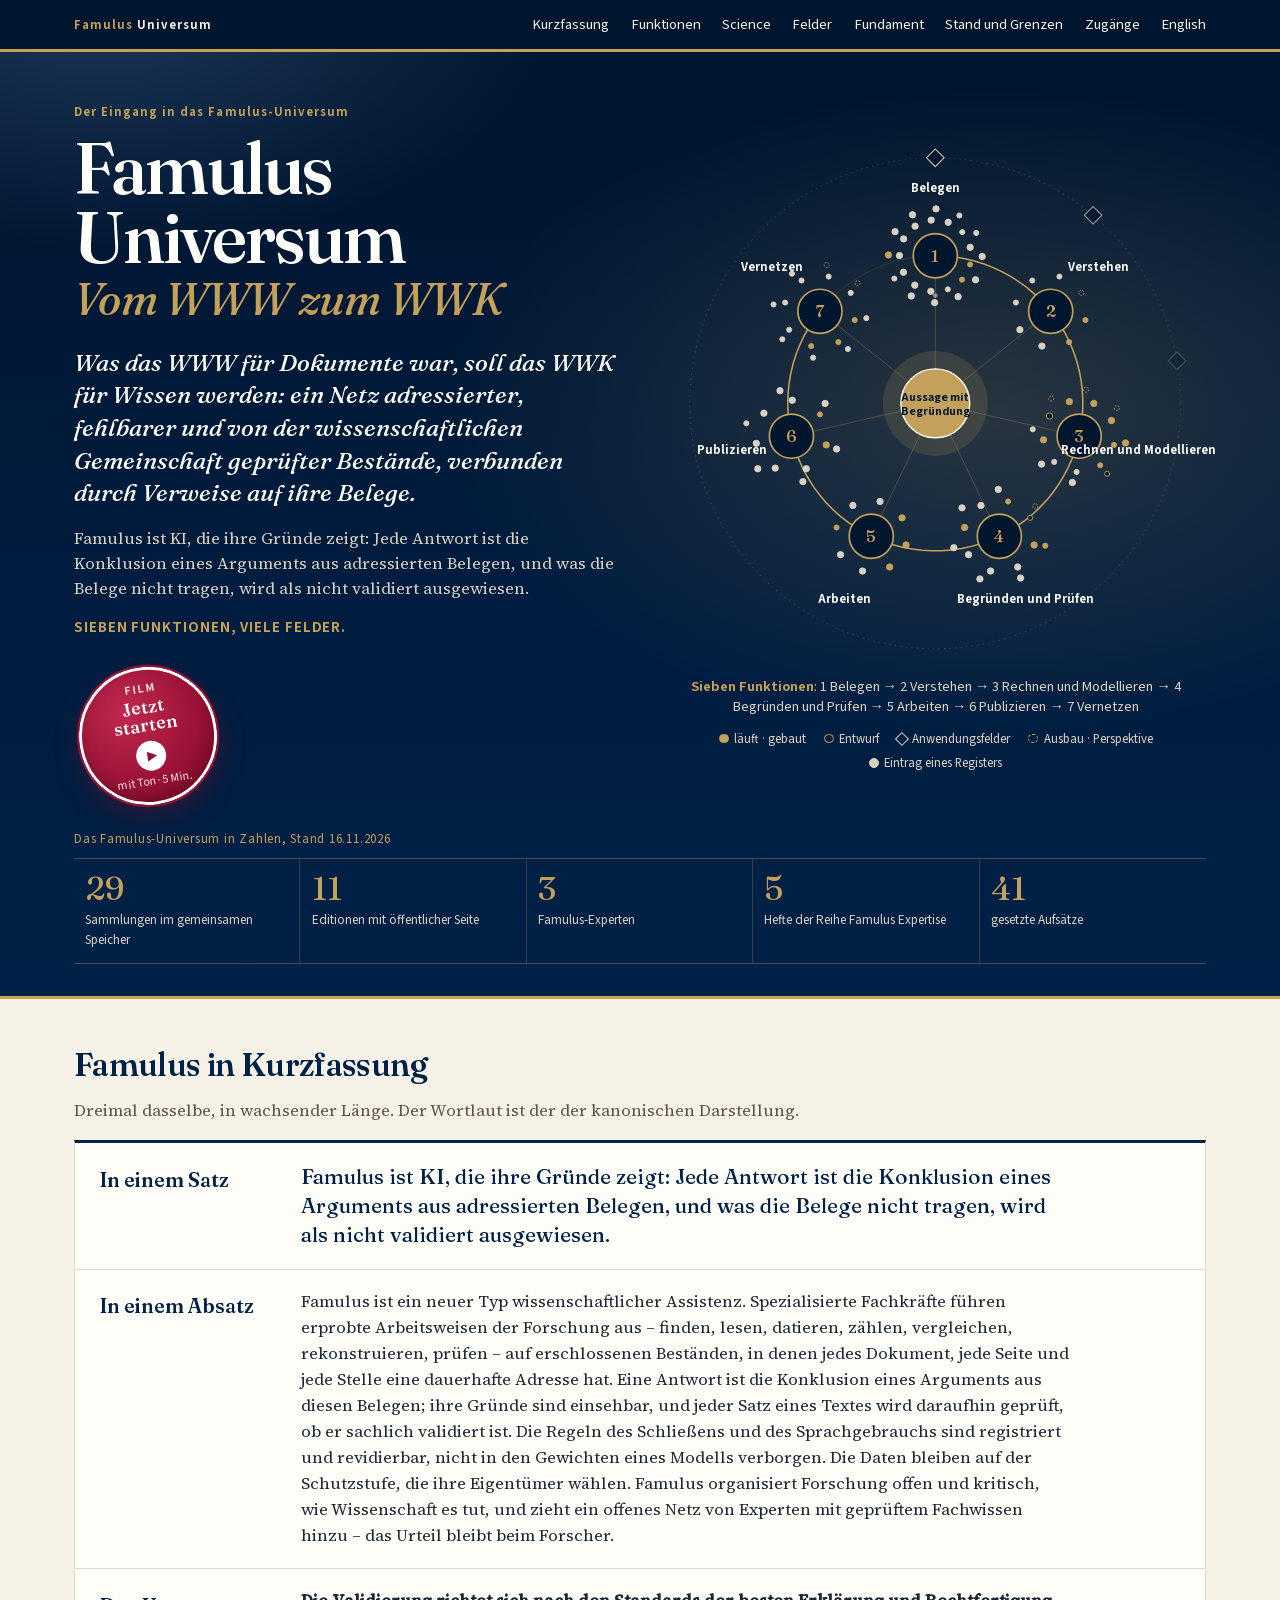
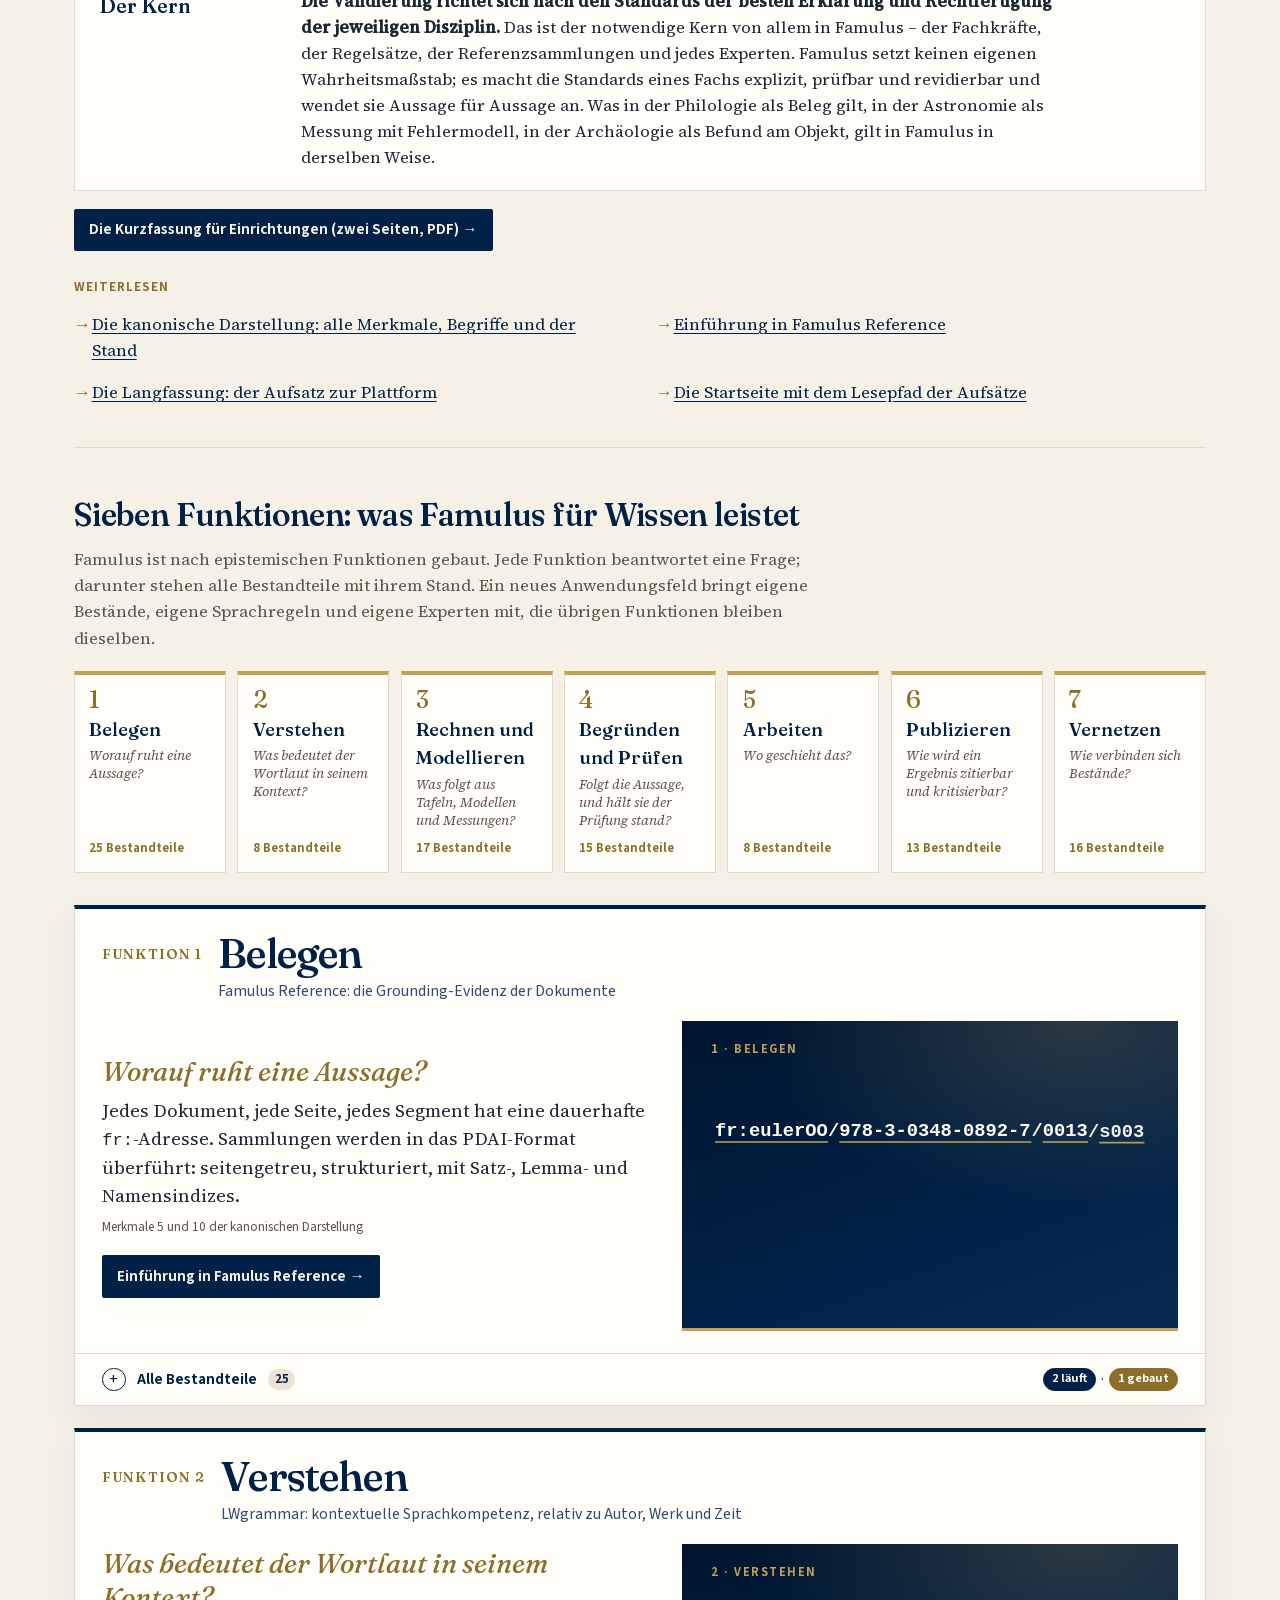
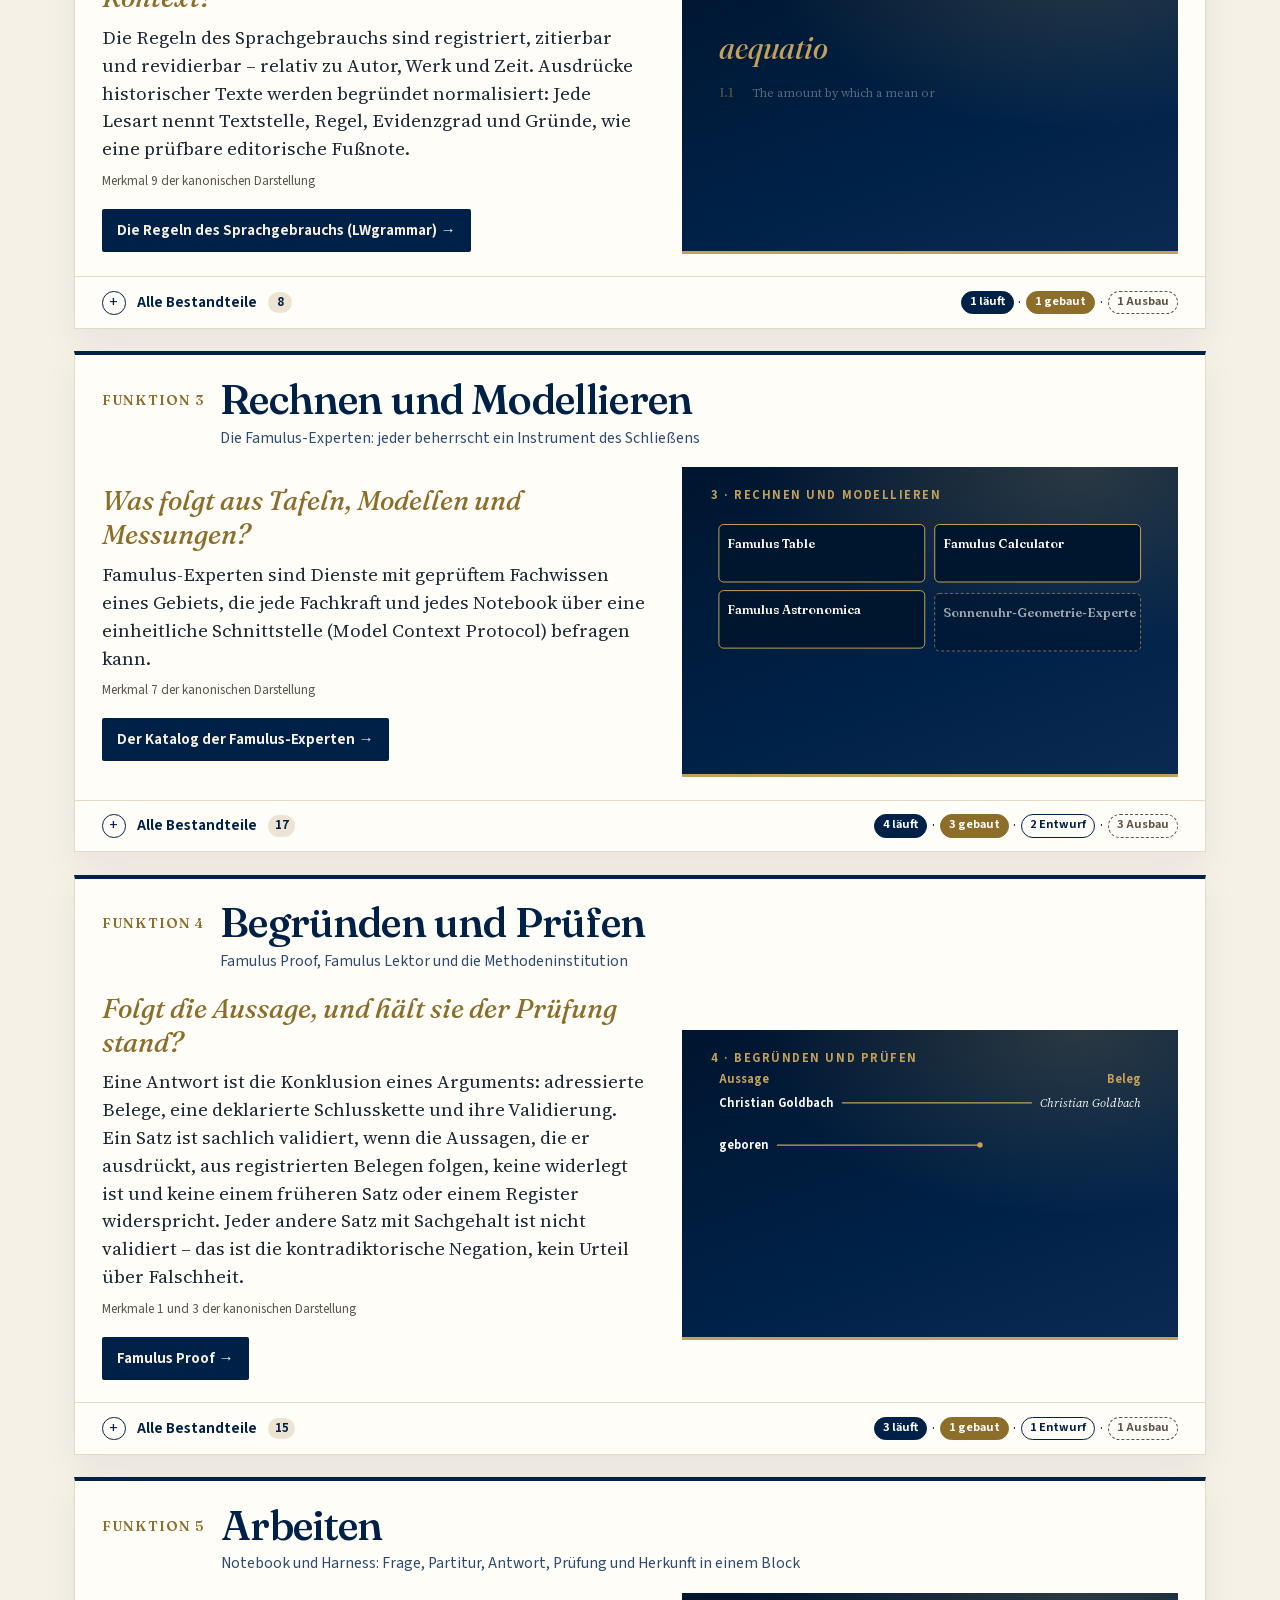
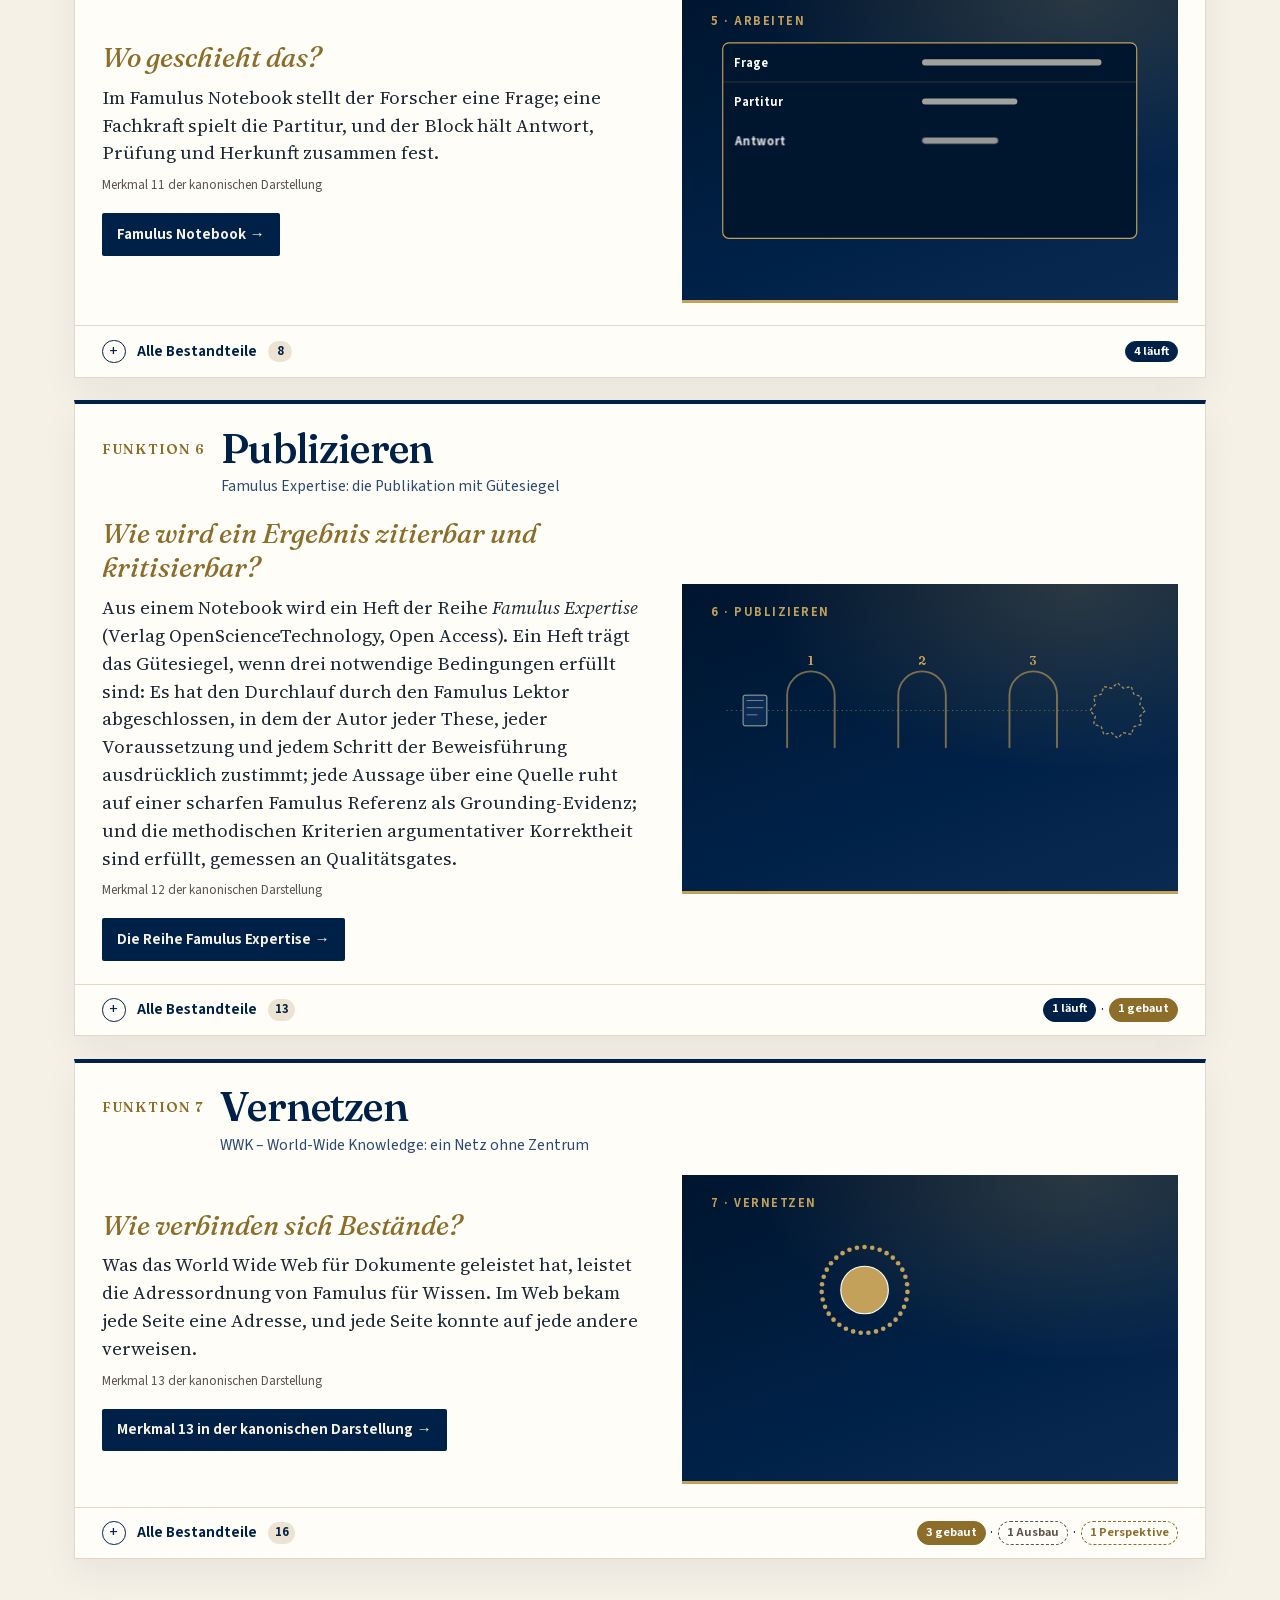
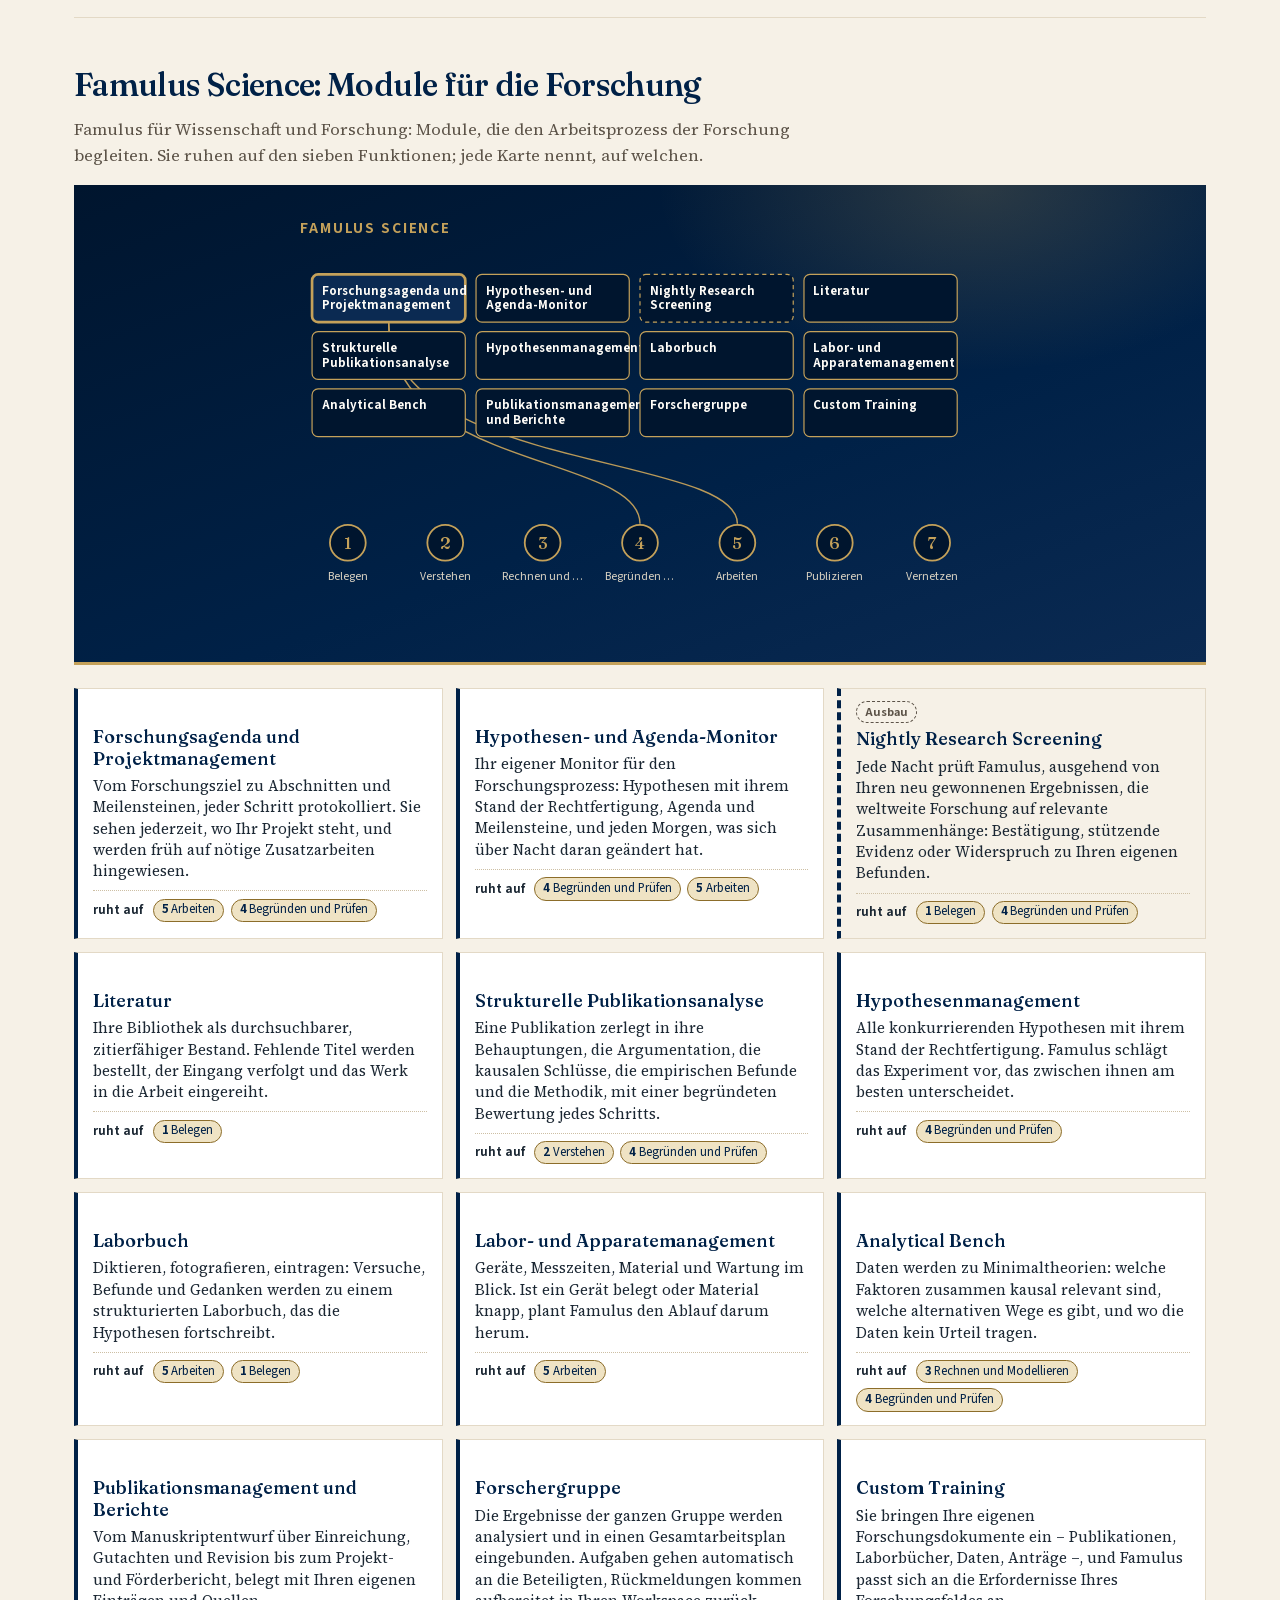
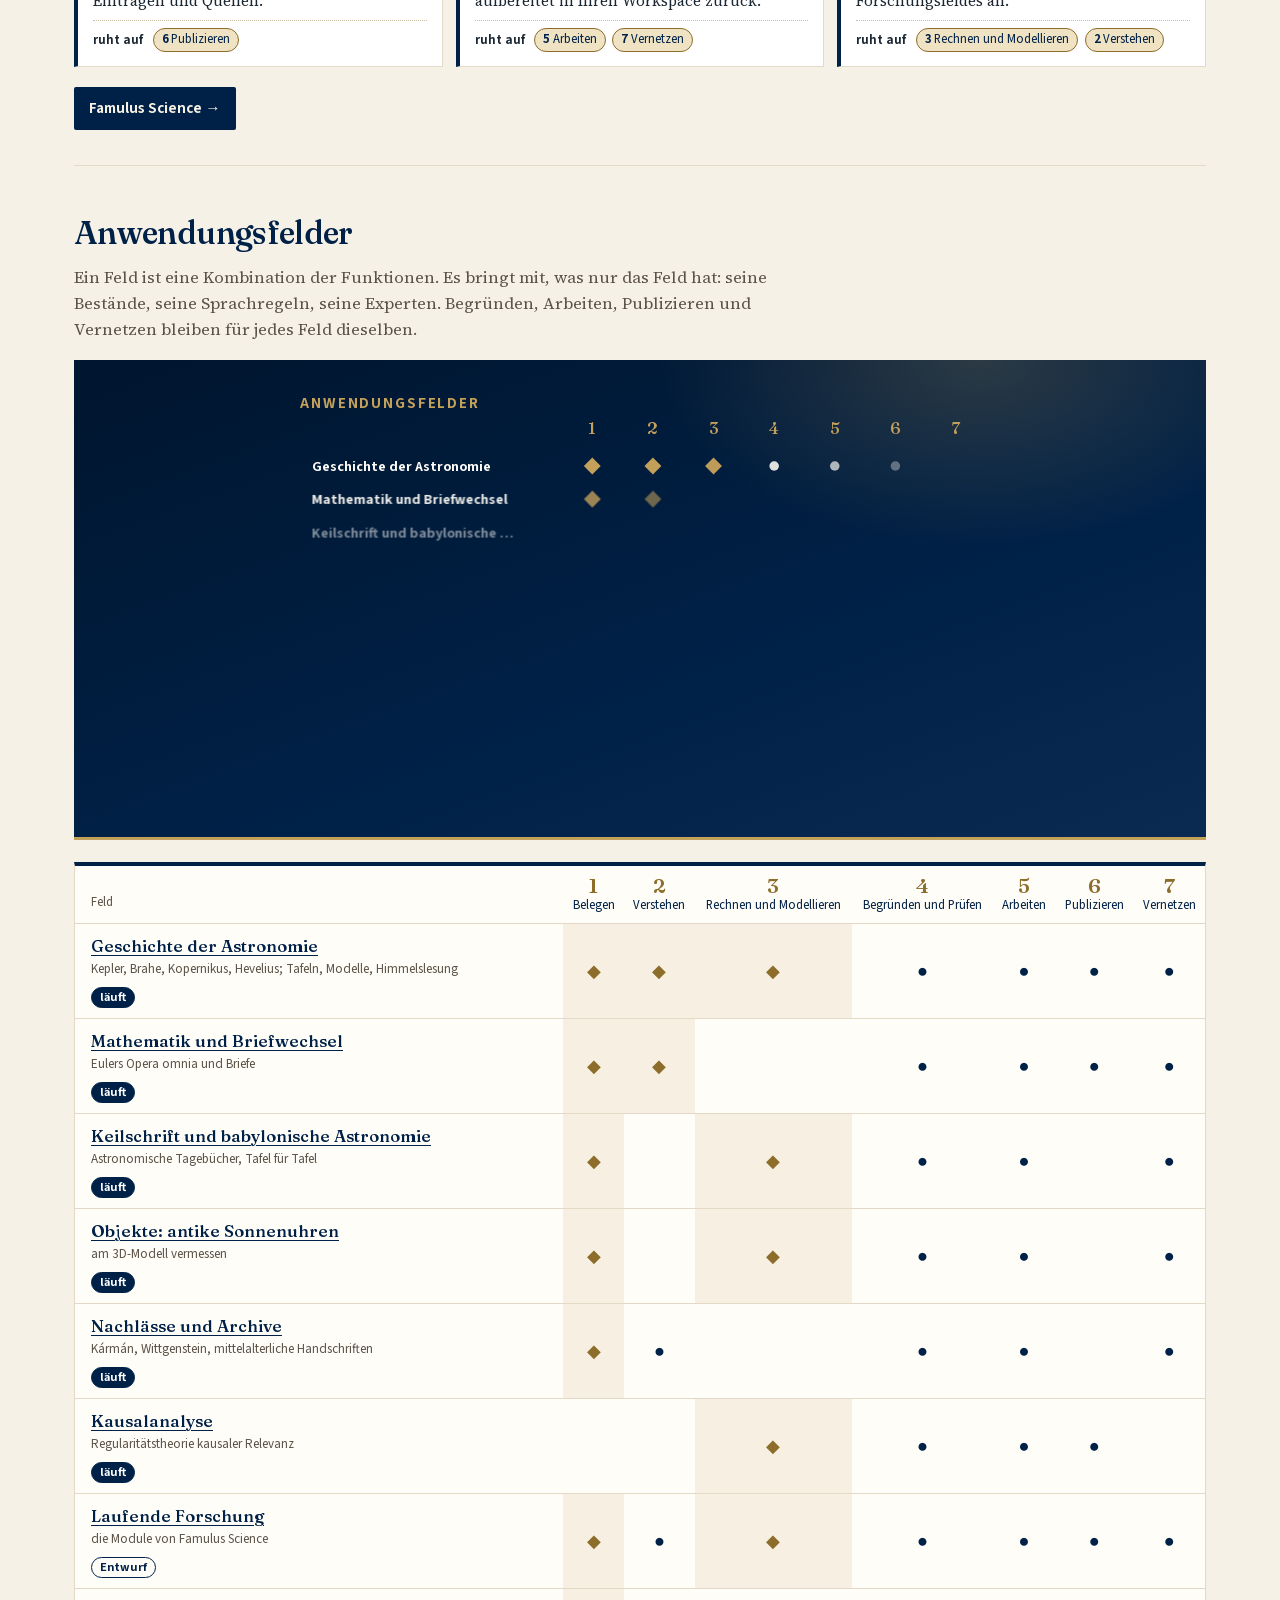
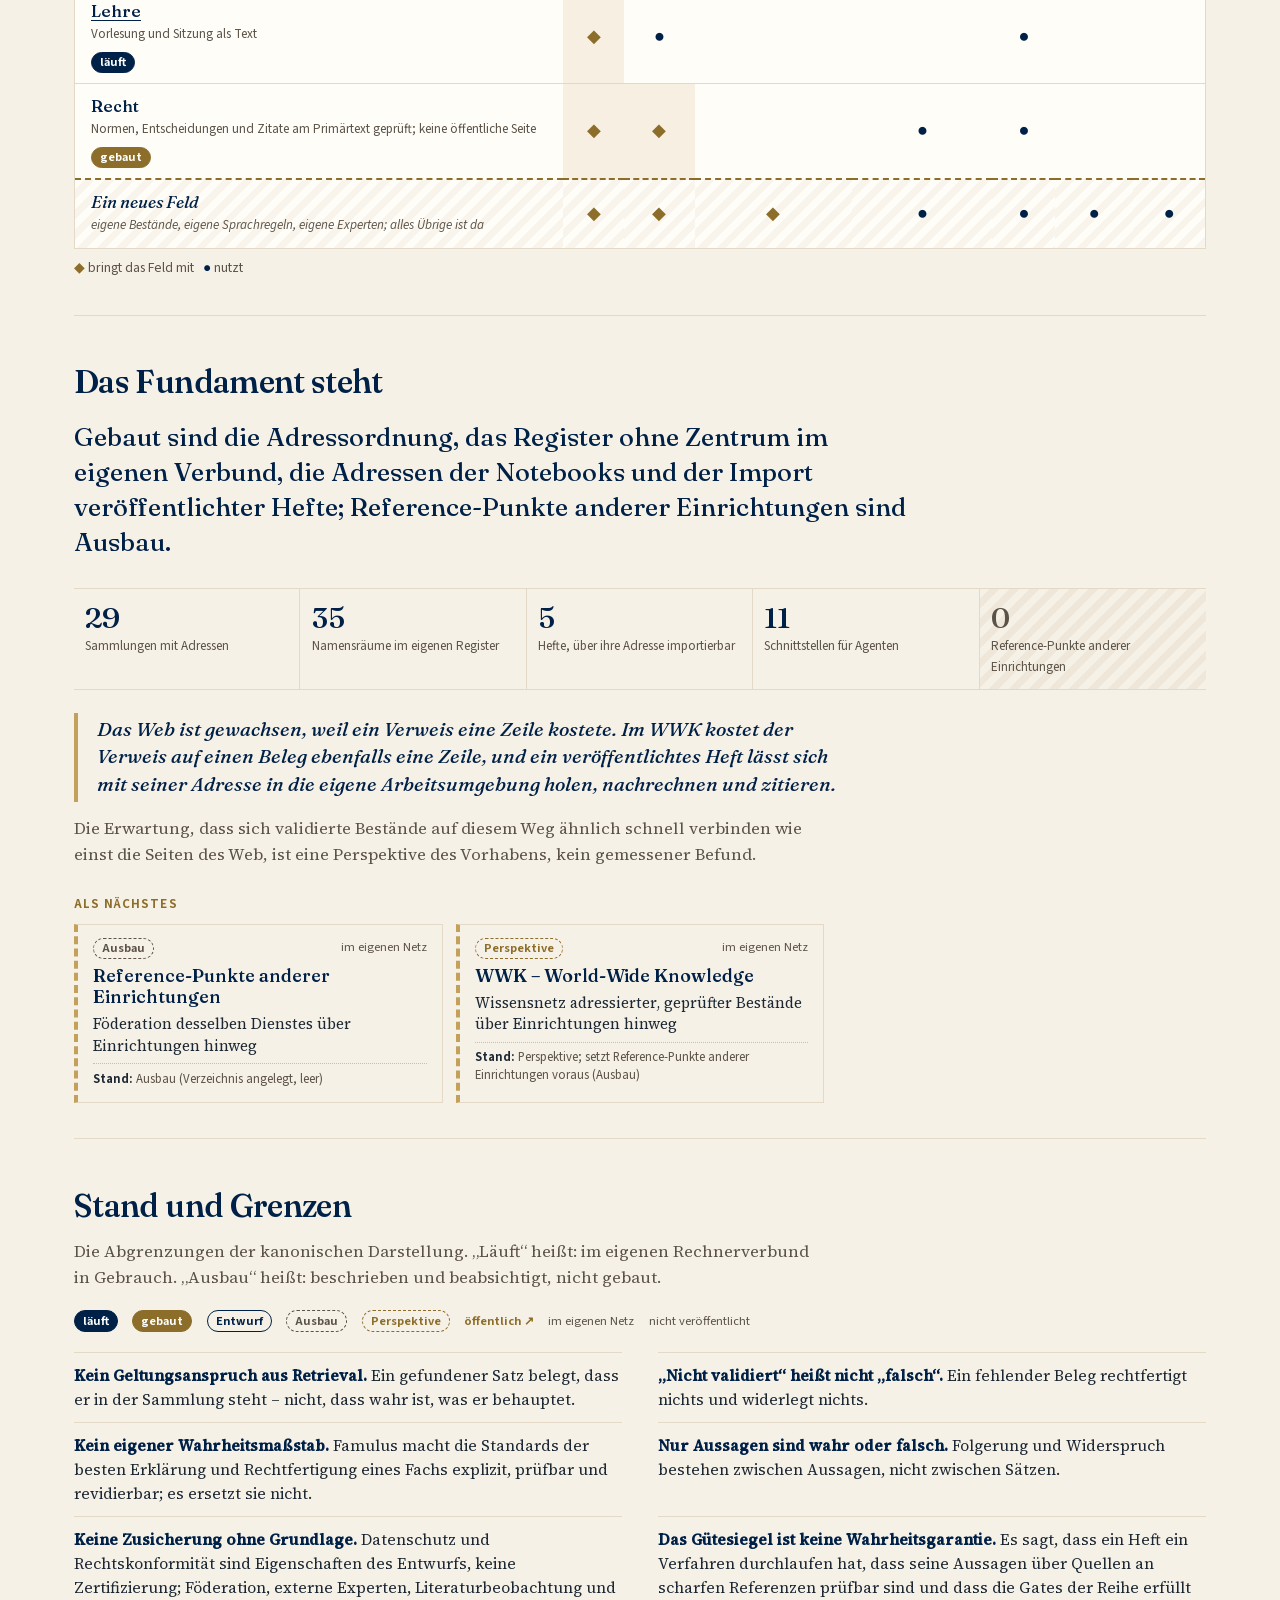
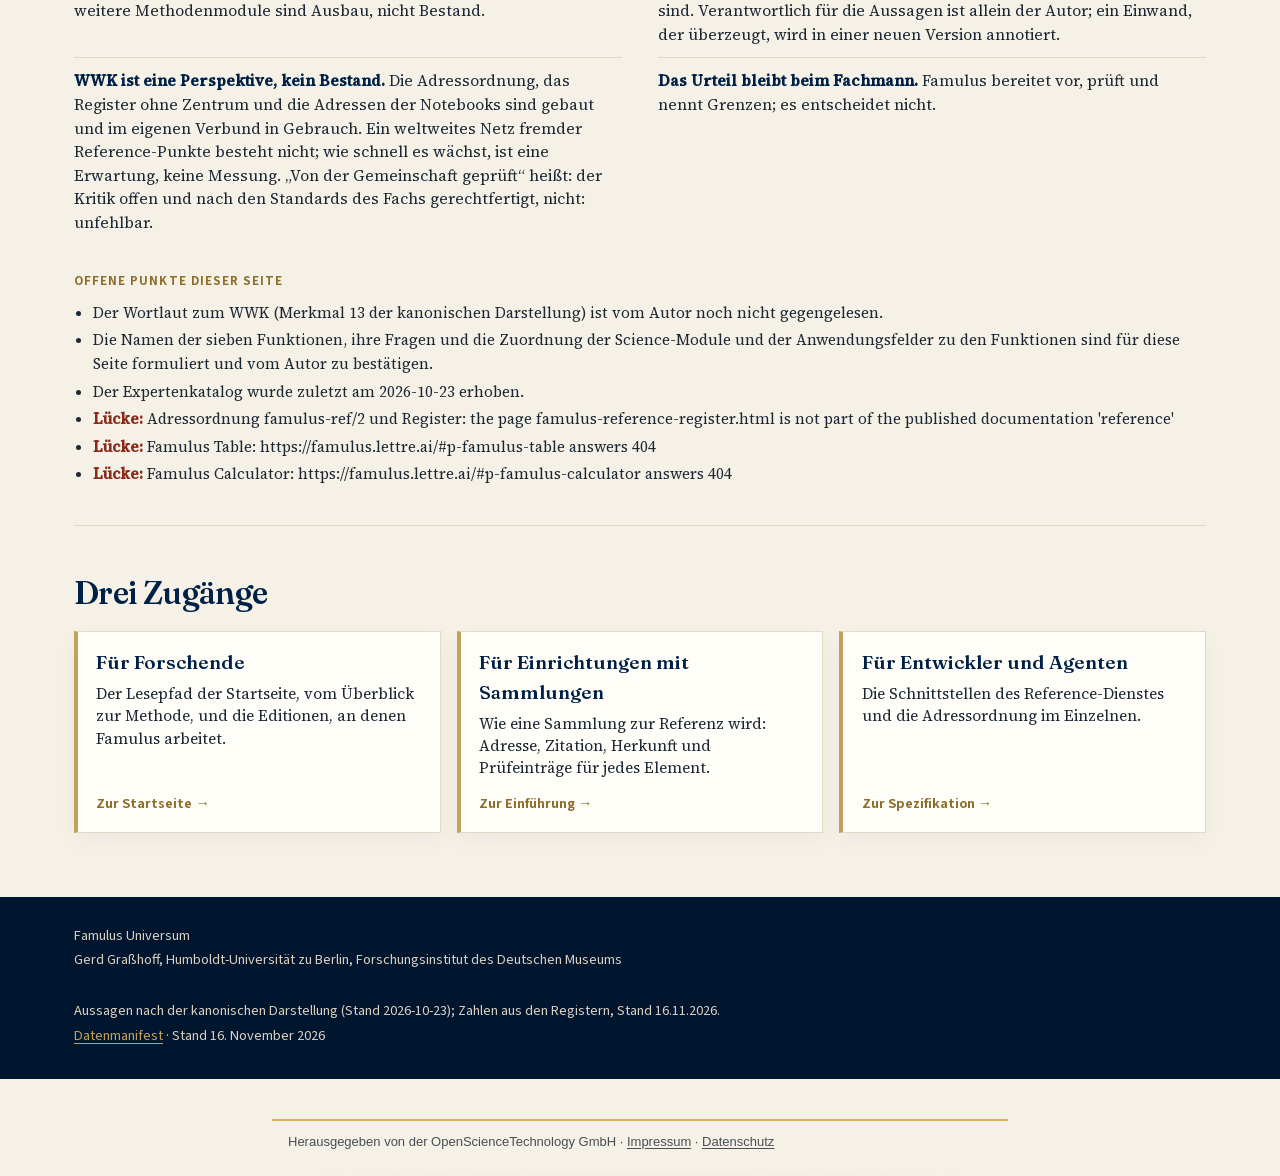
==== commit 4528b9cd: "Build universum" ====
--- a/index.html
+++ b/index.html
@@ -10,9 +10,9 @@
   <meta property="og:description" content="Der Eingang in das Famulus-Universum: Referenz, Validierung, Experten, Arbeitsmedium, Publikation und das Wissensnetz WWK (World-Wide Knowledge) in einer Übersicht, mit Stand jedes Bestandteils.">
   <meta property="og:type" content="website">
   <link rel="icon" href="favicon.svg" type="image/svg+xml">
-  <link rel="stylesheet" href="assets/fonts.css?v=20261113020424">
-  <link rel="stylesheet" href="assets/landing.css?v=20261113020424">
-  <link rel="stylesheet" href="assets/universum.css?v=20261113020424">
+  <link rel="stylesheet" href="assets/fonts.css?v=20261116101946">
+  <link rel="stylesheet" href="assets/landing.css?v=20261116101946">
+  <link rel="stylesheet" href="assets/universum.css?v=20261116101946">
 <!-- famulus:publisher:start -->
 <meta name="referrer" content="no-referrer-when-downgrade">
 <meta name="publisher" content="OpenScienceTechnology GmbH">
@@ -28,7 +28,9 @@
       <p class="brand"><a href="./"><span>Famulus</span> Universum</a></p>
       <nav aria-label="Abschnitte">
         <a href="#kurz">Kurzfassung</a>
-        <a href="#kapitel">Kapitel</a>
+        <a href="#kapitel">Funktionen</a>
+        <a href="#science">Science</a>
+        <a href="#felder">Felder</a>
         <a href="#fundament">Fundament</a>
         <a href="#stand">Stand und Grenzen</a>
         <a href="#zugaenge">Zugänge</a>
@@ -38,30 +40,32 @@
   </header>
 
   <main id="inhalt" class="uv">
-<section class="hero uv-hero"><div class="wrap uv-hero-grid"><div class="uv-hero-text"><p class="kicker">Der Eingang in das Famulus-Universum</p><h1>Famulus Universum<em>Vom WWW zum WWK</em></h1><p class="uv-persp">Was das WWW für Dokumente war, soll das WWK für Wissen werden: ein Netz adressierter, fehlbarer und von der wissenschaftlichen Gemeinschaft geprüfter Bestände, verbunden durch Verweise auf ihre Belege.</p><p class="uv-sentence">Famulus ist KI, die ihre Gründe zeigt: Jede Antwort ist die Konklusion eines Arguments aus adressierten Belegen, und was die Belege nicht tragen, wird als nicht validiert ausgewiesen.</p>        <a class="hero-sticker" href="#rundgang" data-guide-start><span class="hs-k">Film</span><span class="hs-t">Jetzt starten</span><span class="hs-play" aria-hidden="true">▶</span><span class="hs-s">mit Ton · 4 Min.</span></a>
-</div><div class="uv-map" id="karte"><div class="uv-map-stage" role="img" aria-label="Karte des Famulus-Universums: sechs Kapitel um den Kern, jede Marke ein Bestandteil"></div><p class="uv-map-info" aria-live="polite"></p></div></div><div class="wrap"><p class="uv-fig-label">Das Famulus-Universum in Zahlen, Stand 12.11.2026</p><div class="figures uv-figures" style="--cols:5"><div><span class="v">29</span><span class="k">Sammlungen im gemeinsamen Speicher</span></div><div><span class="v">11</span><span class="k">Editionen mit öffentlicher Seite</span></div><div><span class="v">3</span><span class="k">Famulus-Experten</span></div><div><span class="v">5</span><span class="k">Hefte der Reihe Famulus Expertise</span></div><div><span class="v">26</span><span class="k">gesetzte Aufsätze</span></div></div></div></section>
+<section class="hero uv-hero"><div class="wrap uv-hero-grid"><div class="uv-hero-text"><p class="kicker">Der Eingang in das Famulus-Universum</p><h1>Famulus Universum<em>Vom WWW zum WWK</em></h1><p class="uv-persp">Was das WWW für Dokumente war, soll das WWK für Wissen werden: ein Netz adressierter, fehlbarer und von der wissenschaftlichen Gemeinschaft geprüfter Bestände, verbunden durch Verweise auf ihre Belege.</p><p class="uv-sentence">Famulus ist KI, die ihre Gründe zeigt: Jede Antwort ist die Konklusion eines Arguments aus adressierten Belegen, und was die Belege nicht tragen, wird als nicht validiert ausgewiesen.</p><p class="uv-tagline">Sieben Funktionen, viele Felder.</p>        <a class="hero-sticker" href="#rundgang" data-guide-start><span class="hs-k">Film</span><span class="hs-t">Jetzt starten</span><span class="hs-play" aria-hidden="true">▶</span><span class="hs-s">mit Ton · 5 Min.</span></a>
+</div><div class="uv-map" id="karte"><div class="uv-map-stage" role="img" aria-label="Karte des Famulus-Universums: sieben Funktionen um den Kern, jede Marke ein Bestandteil; außen die Anwendungsfelder"></div><p class="uv-map-info" aria-live="polite"></p></div></div><div class="wrap"><p class="uv-fig-label">Das Famulus-Universum in Zahlen, Stand 16.11.2026</p><div class="figures uv-figures" style="--cols:5"><div><span class="v">29</span><span class="k">Sammlungen im gemeinsamen Speicher</span></div><div><span class="v">11</span><span class="k">Editionen mit öffentlicher Seite</span></div><div><span class="v">3</span><span class="k">Famulus-Experten</span></div><div><span class="v">5</span><span class="k">Hefte der Reihe Famulus Expertise</span></div><div><span class="v">41</span><span class="k">gesetzte Aufsätze</span></div></div></div></section>
     <div class="wrap">
-<section class="band uv-brief" id="kurz"><h2>Famulus in Kurzfassung</h2><p class="section-lead">Dreimal dasselbe, in wachsender Länge. Der Wortlaut ist der der kanonischen Darstellung.</p><div class="uv-steps"><div class="uv-step"><h3>In einem Satz</h3><p>Famulus ist KI, die ihre Gründe zeigt: Jede Antwort ist die Konklusion eines Arguments aus adressierten Belegen, und was die Belege nicht tragen, wird als nicht validiert ausgewiesen.</p></div><div class="uv-step"><h3>In einem Absatz</h3><p>Famulus ist ein neuer Typ wissenschaftlicher Assistenz. Spezialisierte Fachkräfte führen erprobte Arbeitsweisen der Forschung aus – finden, lesen, datieren, zählen, vergleichen, rekonstruieren, prüfen – auf erschlossenen Beständen, in denen jedes Dokument, jede Seite und jede Stelle eine dauerhafte Adresse hat. Eine Antwort ist die Konklusion eines Arguments aus diesen Belegen; ihre Gründe sind einsehbar, und jeder Satz eines Textes wird daraufhin geprüft, ob er sachlich validiert ist. Die Regeln des Schließens und des Sprachgebrauchs sind registriert und revidierbar, nicht in den Gewichten eines Modells verborgen. Die Daten bleiben auf der Schutzstufe, die ihre Eigentümer wählen. Famulus organisiert Forschung offen und kritisch, wie Wissenschaft es tut, und zieht ein offenes Netz von Experten mit geprüftem Fachwissen hinzu – das Urteil bleibt beim Forscher.</p></div><div class="uv-step"><h3>Der Kern</h3><p><strong>Die Validierung richtet sich nach den Standards der besten Erklärung und Rechtfertigung der jeweiligen Disziplin.</strong> Das ist der notwendige Kern von allem in Famulus – der Fachkräfte, der Regelsätze, der Referenzsammlungen und jedes Experten. Famulus setzt keinen eigenen Wahrheitsmaßstab; es macht die Standards eines Fachs explizit, prüfbar und revidierbar und wendet sie Aussage für Aussage an. Was in der Philologie als Beleg gilt, in der Astronomie als Messung mit Fehlermodell, in der Archäologie als Befund am Objekt, gilt in Famulus in derselben Weise.</p></div></div><h3 class="uv-sub">Weiterlesen</h3><ul class="uv-reading"><li><a href="https://famulus.lettre.ai/docs/reference/famulus.html">Die kanonische Darstellung: alle Merkmale, Begriffe und der Stand</a></li><li><a href="https://famulus.lettre.ai/docs/reference/famulus-reference-introduction.html">Einführung in Famulus Reference</a></li><li><a href="https://famulus.lettre.ai/#p-famulus-plattform">Die Langfassung: der Aufsatz zur Plattform</a></li><li><a href="https://famulus.lettre.ai/">Die Startseite mit dem Lesepfad der Aufsätze</a></li></ul></section>
-<section class="band uv-chapters" id="kapitel"><h2>Sechs Kapitel: der Weg einer Aussage</h2><p class="section-lead">Von der Adresse einer Stelle bis in das Netz. Jedes Kapitel nennt einen Gedanken, einen Einstieg und alle Bestandteile mit ihrem Stand.</p><nav class="uv-index" aria-label="Sechs Kapitel: der Weg einer Aussage"><a class="uv-tile" href="#kap-referenz"><span class="uv-tile-num">I</span><span class="uv-tile-name">Referenz</span><span class="uv-tile-title">Verankert · Erschlossene Bestände</span><span class="uv-tile-n">24 Bestandteile</span></a><a class="uv-tile" href="#kap-validierung"><span class="uv-tile-num">II</span><span class="uv-tile-name">Validierung</span><span class="uv-tile-title">Begründet · Satz für Satz validiert</span><span class="uv-tile-n">19 Bestandteile</span></a><a class="uv-tile" href="#kap-experten"><span class="uv-tile-num">III</span><span class="uv-tile-name">Experten</span><span class="uv-tile-title">Offenes Netz der Famulus-Experten</span><span class="uv-tile-n">13 Bestandteile</span></a><a class="uv-tile" href="#kap-arbeitsmedium"><span class="uv-tile-num">IV</span><span class="uv-tile-name">Arbeitsmedium</span><span class="uv-tile-title">Das Arbeitsmedium</span><span class="uv-tile-n">14 Bestandteile</span></a><a class="uv-tile" href="#kap-publikation"><span class="uv-tile-num">V</span><span class="uv-tile-name">Publikation</span><span class="uv-tile-title">Die Publikation mit Gütesiegel</span><span class="uv-tile-n">12 Bestandteile</span></a><a class="uv-tile" href="#kap-wwk"><span class="uv-tile-num">VI</span><span class="uv-tile-name">WWK</span><span class="uv-tile-title">Das Wissensnetz: WWK – World-Wide Knowledge</span><span class="uv-tile-n">16 Bestandteile</span></a></nav><article class="uv-chapter" id="kap-referenz" data-chapter="referenz"><header class="uv-ch-head"><p class="uv-ch-num">Kapitel I</p><h3>Referenz</h3><p class="uv-ch-title">Verankert · Erschlossene Bestände</p></header><div class="uv-ch-body"><div class="uv-ch-text"><p class="uv-claim">Jedes Dokument, jede Seite, jedes Segment hat eine dauerhafte <code>fr:</code>-Adresse. Sammlungen werden in das PDAI-Format überführt: seitengetreu, strukturiert, mit Satz-, Lemma- und Namensindizes.</p><p class="uv-claim-src">Merkmale 5 und 10 der kanonischen Darstellung</p><p class="uv-go-row"><a class="go uv-main" href="https://famulus.lettre.ai/docs/reference/famulus-reference-introduction.html">Einführung in Famulus Reference &rarr;</a></p></div><div class="uv-mini" data-scene="adresse" aria-hidden="true"></div></div><details class="uv-all"><summary><span>Alle Bestandteile</span> <span class="uv-n">24</span><span class="uv-tally"><span class="uv-st uv-st-laeuft">2 läuft</span> · <span class="uv-st uv-st-gebaut">1 gebaut</span></span></summary><div class="uv-group"><h4>Wissensgrund und Adressen <span class="uv-n">4</span></h4><ul class="uv-cards"><li class="uv-card" data-state="laeuft" data-place="netz"><p class="uv-card-head"><span class="uv-st uv-st-laeuft">läuft</span><span class="uv-pl uv-pl-netz">im eigenen Netz</span></p><h5>Famulus Reference</h5><p class="uv-card-text">Wissensgrund, <code>fr:</code>-Adressen, Zitation, Herkunft; gemeinsamer Speicher (DuckLake) und Referenzdienst</p><p class="uv-card-facts">29 Sammlungen im gemeinsamen Speicher</p><p class="uv-card-stand"><b>Stand:</b> läuft (29 Sammlungen im gemeinsamen Speicher, Stand 11.11.2026; am 23.10.2026 waren es acht)</p></li><li class="uv-card" data-state="gebaut" data-place="netz"><p class="uv-card-head"><span class="uv-st uv-st-gebaut">gebaut</span><span class="uv-pl uv-pl-netz">im eigenen Netz</span></p><h5>Adressordnung famulus-ref/2 und Register</h5><p class="uv-card-text">Die Adressordnung <code>famulus-ref/2</code> und ihr Register ohne Zentrum: Jedes Objekt (Satz, Absatz, Abbildung, Person, Ort, Datum, Sprachnorm, Objekt mit 3D-Modell) hat genau eine <code>fr:</code>-Adresse; jeder Reference-Punkt veröffentlicht sein eigenes, signiertes Register, und jeder Resolver kennt das Netz aus den Registern, die er zwischengespeichert hat.</p><p class="uv-card-facts">35 Namensräume am eigenen Reference-Punkt</p></li><li class="uv-card" data-state="" data-place="public"><p class="uv-card-head"><span class="uv-pl uv-pl-public">öffentlich</span></p><h5><a href="https://famulus.lettre.ai/docs/reference/famulus-reference.html">Technische Spezifikation von Famulus Reference</a></h5></li><li class="uv-card" data-state="" data-place="public"><p class="uv-card-head"><span class="uv-pl uv-pl-public">öffentlich</span></p><h5><a href="https://famulus.lettre.ai/docs/reference/ducklake.html">Der gemeinsame Speicher (DuckLake)</a></h5></li></ul></div><div class="uv-group"><h4>Erschlossene Bestände und Editionen <span class="uv-n">14</span></h4><ul class="uv-chips"><li class="uv-chip" data-place="public"><a href="https://famulus.lettre.ai/editions/">Übersicht der Editionen</a></li><li class="uv-chip" data-place="public"><a href="https://famulus.lettre.ai/euler/">Euler</a></li><li class="uv-chip" data-place="public"><a href="https://famulus.lettre.ai/kepler/">Kepler</a></li><li class="uv-chip" data-place="public"><a href="https://famulus.lettre.ai/kepleriana/">Kepleriana 2026</a></li><li class="uv-chip" data-place="public"><a href="https://famulus.lettre.ai/brahe/">Brahe</a></li><li class="uv-chip" data-place="public"><a href="https://famulus.lettre.ai/kopernikus/">Kopernikus</a></li><li class="uv-chip" data-place="netz">Hevelius<span class="uv-pl uv-pl-netz">im eigenen Netz</span></li><li class="uv-chip" data-place="public"><a href="https://famulus.lettre.ai/babylon/">Babylonische Astronomie</a></li><li class="uv-chip" data-place="public"><a href="https://famulus.lettre.ai/sundials/de/">Antike Sonnenuhren</a></li><li class="uv-chip" data-place="public"><a href="https://famulus.lettre.ai/medieval/">Mittelalterliche Handschriften</a></li><li class="uv-chip" data-place="public"><a href="https://famulus.lettre.ai/karman/">Kármán-Nachlass</a></li><li class="uv-chip" data-place="public"><a href="https://famulus.lettre.ai/wittgenstein-mechanik/">Wittgenstein und die Mechanik</a></li><li class="uv-chip" data-place="public"><a href="https://famulus.lettre.ai/tractatus-typoskripte/">Tractatus-Typoskripte</a></li><li class="uv-chip" data-place="netz">Kirch Collection<span class="uv-pl uv-pl-netz">im eigenen Netz</span></li></ul></div><div class="uv-group"><h4>Erfassung, Format, Lesen <span class="uv-n">3</span></h4><ul class="uv-cards"><li class="uv-card" data-state="laeuft" data-place="public"><p class="uv-card-head"><span class="uv-st uv-st-laeuft">läuft</span><span class="uv-pl uv-pl-public">öffentlich</span></p><h5><a href="https://famulus.lettre.ai/repro/">Famulus Repro</a></h5><p class="uv-card-text">Erfassung mit Smartphone und Tablet, Verarbeitung auf dem eigenen Rechner</p></li><li class="uv-card" data-state="" data-place="public"><p class="uv-card-head"><span class="uv-pl uv-pl-public">öffentlich</span></p><h5><a href="https://famulus.lettre.ai/docs/pdai/">PDAI: seitengetreue, strukturierte Bestände</a></h5></li><li class="uv-card" data-state="" data-place="public"><p class="uv-card-head"><span class="uv-pl uv-pl-public">öffentlich</span></p><h5><a href="https://famulus.lettre.ai/docs/viewer/">AI-Viewer: Faksimile, Transkription, Werkzeuge</a></h5></li></ul></div><div class="uv-group"><h4>Methode <span class="uv-n">3</span></h4><ul class="uv-cards"><li class="uv-card" data-state="" data-place="public"><p class="uv-card-head"><span class="uv-pl uv-pl-public">öffentlich</span></p><h5><a href="https://famulus.lettre.ai/#p-ai-scholar">Famulus Reference</a></h5><p class="uv-card-facts">17 S.</p></li><li class="uv-card" data-state="" data-place="netz"><p class="uv-card-head"><span class="uv-pl uv-pl-netz">im eigenen Netz</span></p><h5>The Famulus Data Layer</h5><p class="uv-card-facts">12 S.</p></li><li class="uv-card" data-state="" data-place="netz"><p class="uv-card-head"><span class="uv-pl uv-pl-netz">im eigenen Netz</span></p><h5>Famulus Register and Dossiers</h5><p class="uv-card-facts">18 S.</p></li></ul></div></details></article><article class="uv-chapter" id="kap-validierung" data-chapter="validierung"><header class="uv-ch-head"><p class="uv-ch-num">Kapitel II</p><h3>Validierung</h3><p class="uv-ch-title">Begründet · Satz für Satz validiert</p></header><div class="uv-ch-body"><div class="uv-ch-text"><p class="uv-claim">Eine Antwort ist die Konklusion eines Arguments: adressierte Belege, eine deklarierte Schlusskette und ihre Validierung. Ein Satz ist sachlich validiert, wenn die Aussagen, die er ausdrückt, aus registrierten Belegen folgen, keine widerlegt ist und keine einem früheren Satz oder einem Register widerspricht. Jeder andere Satz mit Sachgehalt ist nicht validiert – das ist die kontradiktorische Negation, kein Urteil über Falschheit.</p><p class="uv-claim-src">Merkmale 1 und 3 der kanonischen Darstellung</p><p class="uv-go-row"><a class="go uv-main" href="https://famulus.lettre.ai/proof/">Famulus Proof &rarr;</a></p></div><div class="uv-mini" data-scene="beleg" aria-hidden="true"></div></div><details class="uv-all"><summary><span>Alle Bestandteile</span> <span class="uv-n">19</span><span class="uv-tally"><span class="uv-st uv-st-laeuft">4 läuft</span> · <span class="uv-st uv-st-gebaut">2 gebaut</span> · <span class="uv-st uv-st-entwurf">1 Entwurf</span> · <span class="uv-st uv-st-ausbau">1 Ausbau</span></span></summary><div class="uv-group"><h4>Rechtfertigung <span class="uv-n">4</span></h4><ul class="uv-cards"><li class="uv-card" data-state="laeuft" data-place="public"><p class="uv-card-head"><span class="uv-st uv-st-laeuft">läuft</span><span class="uv-pl uv-pl-public">öffentlich</span></p><h5><a href="https://famulus.lettre.ai/proof/">Famulus Proof</a></h5><p class="uv-card-text">Rechtfertigung, Evidenzraum, Validitätsbaum, FQL</p></li><li class="uv-card" data-state="" data-place="public"><p class="uv-card-head"><span class="uv-pl uv-pl-public">öffentlich</span></p><h5><a href="https://famulus.lettre.ai/docs/proof/filterung.html">Der Evidenzraum und seine Filterung</a></h5></li><li class="uv-card" data-state="" data-place="public"><p class="uv-card-head"><span class="uv-pl uv-pl-public">öffentlich</span></p><h5><a href="https://famulus.lettre.ai/docs/proof/validitaetsbaum.html">Der Validitätsbaum</a></h5></li><li class="uv-card" data-state="" data-place="public"><p class="uv-card-head"><span class="uv-pl uv-pl-public">öffentlich</span></p><h5><a href="https://famulus.lettre.ai/docs/notebook/famulus-query-language.html">FQL, die Abfragesprache</a></h5></li></ul></div><div class="uv-group"><h4>Satz für Satz <span class="uv-n">4</span></h4><ul class="uv-cards"><li class="uv-card" data-state="laeuft" data-place="public"><p class="uv-card-head"><span class="uv-st uv-st-laeuft">läuft</span><span class="uv-pl uv-pl-public">öffentlich</span></p><h5><a href="https://famulus.lettre.ai/lektor/">Famulus Lektor</a></h5><p class="uv-card-text">Satzweise Prüfung der sachlichen Validität eines Textes</p></li><li class="uv-card" data-state="" data-place="public"><p class="uv-card-head"><span class="uv-pl uv-pl-public">öffentlich</span></p><h5><a href="https://famulus.lettre.ai/docs/lektor/sachliche-validitaet.html">Sachliche Validität</a></h5></li><li class="uv-card" data-state="gebaut" data-place="netz"><p class="uv-card-head"><span class="uv-st uv-st-gebaut">gebaut</span><span class="uv-pl uv-pl-netz">im eigenen Netz</span></p><h5>Famulus Lektor: Argument und Zustimmung</h5><p class="uv-card-text">Rekonstruktion des Arguments eines Aufsatzes oder Hefts (These, Voraussetzungen, Linien der Beweisführung, Belege an ihrer Fundstelle); Seite, auf der der Autor Punkt für Punkt zustimmt oder mit Grund ablehnt</p><p class="uv-card-stand"><b>Stand:</b> Stand 11.11.2026: gebaut; das Argument von vier der fünf Hefte ist rekonstruiert (71 bis 139 Punkte je Heft vorgelegt), keine Zustimmung erteilt</p></li><li class="uv-card" data-state="entwurf" data-place="netz"><p class="uv-card-head"><span class="uv-st uv-st-entwurf">Entwurf</span><span class="uv-pl uv-pl-netz">im eigenen Netz</span></p><h5>Argumentrekonstruktion beliebiger Texte</h5><p class="uv-card-text">Rekonstruktion, Lücken- und Stringenzprüfung, Argumentationsschemata nach Stilvorlagen</p><p class="uv-card-stand"><b>Stand:</b> Entwurf (Relationsbenchmark vorhanden)</p></li></ul></div><div class="uv-group"><h4>Methodeninstitution <span class="uv-n">7</span></h4><ul class="uv-cards"><li class="uv-card" data-state="laeuft" data-place="netz"><p class="uv-card-head"><span class="uv-st uv-st-laeuft">läuft</span><span class="uv-pl uv-pl-netz">im eigenen Netz</span></p><h5>Methodeninstitution</h5><p class="uv-card-text">Schlussketten (FQL), Kausalanalysator, Nadelaudit für Widersprüche, goldene Anfragen</p></li><li class="uv-card" data-state="" data-place="public"><p class="uv-card-head"><span class="uv-pl uv-pl-public">öffentlich</span></p><h5><a href="https://famulus.lettre.ai/kausalitaet/">Kausalität: die Regularitätstheorie</a></h5></li><li class="uv-card" data-state="" data-place="public"><p class="uv-card-head"><span class="uv-pl uv-pl-public">öffentlich</span></p><h5><a href="https://famulus.lettre.ai/#p-famulus-reasoning">Famulus Reasoning</a></h5><p class="uv-card-facts">22 S.</p></li><li class="uv-card" data-state="" data-place="public"><p class="uv-card-head"><span class="uv-pl uv-pl-public">öffentlich</span></p><h5><a href="https://famulus.lettre.ai/#p-famulus-probe-lab">The Famulus Probe Lab</a></h5><p class="uv-card-facts">19 S.</p></li><li class="uv-card" data-state="" data-place="public"><p class="uv-card-head"><span class="uv-pl uv-pl-public">öffentlich</span></p><h5><a href="https://famulus.lettre.ai/#p-ai-erasmus-golden-queries">Famulus Golden Queries and Benchmark</a></h5><p class="uv-card-facts">19 S.</p></li><li class="uv-card" data-state="" data-place="public"><p class="uv-card-head"><span class="uv-pl uv-pl-public">öffentlich</span></p><h5><a href="https://famulus.lettre.ai/#p-computationalEpistemology">Computational Epistemology: Foundations</a></h5><p class="uv-card-facts">19 S.</p></li><li class="uv-card" data-state="ausbau" data-place="netz"><p class="uv-card-head"><span class="uv-st uv-st-ausbau">Ausbau</span><span class="uv-pl uv-pl-netz">im eigenen Netz</span></p><h5>Statistik, Labor- und Experimentsettings, Befundbewertung</h5><p class="uv-card-text">weitere Regelsätze der Methodeninstitution</p></li></ul></div><div class="uv-group"><h4>Sprachinstitution <span class="uv-n">4</span></h4><ul class="uv-cards"><li class="uv-card" data-state="laeuft" data-place="netz"><p class="uv-card-head"><span class="uv-st uv-st-laeuft">läuft</span><span class="uv-pl uv-pl-netz">im eigenen Netz</span></p><h5>Sprachinstitution (LWgrammar)</h5><p class="uv-card-text">Register der Gebrauchsregeln, begründete Normalisierung</p></li><li class="uv-card" data-state="gebaut" data-place="netz"><p class="uv-card-head"><span class="uv-st uv-st-gebaut">gebaut</span><span class="uv-pl uv-pl-netz">im eigenen Netz</span></p><h5>Lateinische Fachterminologie (LWgrammar)</h5><p class="uv-card-text">Sondersammlung „Kepler: A Finding Dictionary of Geometrical and Astronomical Terms“ – 129 Termini, 146 Bedeutungen, 708 Belege mit Fundort; Register zur Geschichte der Astronomie und zur Kausalität</p></li><li class="uv-card" data-state="" data-place="public"><p class="uv-card-head"><span class="uv-pl uv-pl-public">öffentlich</span></p><h5><a href="https://famulus.lettre.ai/docs/writing/">Schreibregeln (LWgrammar)</a></h5></li><li class="uv-card" data-state="" data-place="public"><p class="uv-card-head"><span class="uv-pl uv-pl-public">öffentlich</span></p><h5><a href="https://famulus.lettre.ai/#p-lwgrammar-oed-ai">Wittgensteinian Grammar and OED Dictionaries for AI</a></h5><p class="uv-card-facts">26 S.</p></li></ul></div></details></article><article class="uv-chapter" id="kap-experten" data-chapter="experten"><header class="uv-ch-head"><p class="uv-ch-num">Kapitel III</p><h3>Experten</h3><p class="uv-ch-title">Offenes Netz der Famulus-Experten</p></header><div class="uv-ch-body"><div class="uv-ch-text"><p class="uv-claim">Famulus-Experten sind Dienste mit geprüftem Fachwissen eines Gebiets, die jede Fachkraft und jedes Notebook über eine einheitliche Schnittstelle (Model Context Protocol) befragen kann.</p><p class="uv-claim-src">Merkmal 7 der kanonischen Darstellung</p><p class="uv-go-row"><a class="go uv-main" href="https://famulus.lettre.ai/experts/">Der Katalog der Famulus-Experten &rarr;</a></p></div><div class="uv-mini" data-scene="experte" aria-hidden="true"></div></div><details class="uv-all"><summary><span>Alle Bestandteile</span> <span class="uv-n">13</span><span class="uv-tally"><span class="uv-st uv-st-laeuft">4 läuft</span> · <span class="uv-st uv-st-entwurf">2 Entwurf</span> · <span class="uv-st uv-st-ausbau">4 Ausbau</span></span></summary><div class="uv-group"><h4>Die Experten <span class="uv-n">3</span></h4><ul class="uv-cards"><li class="uv-card" data-state="laeuft" data-place="public"><p class="uv-card-head"><span class="uv-st uv-st-laeuft">läuft</span><span class="uv-pl uv-pl-public">öffentlich</span></p><h5><a href="https://famulus.lettre.ai/experts/">Astronomie-Experte (<code>astronomy-expert</code>)</a></h5><p class="uv-card-text">historische Planetenmodelle (Almagest, aus van Gents Transkription der Parameter neu implementiert), Himmelslesung nach DE441, Sternkataloge (Ptolemaios, Ulugh Beg, Tycho in Keplers Ausgabe 1627, Hevelius, Hipparcos), Karten und Animationen</p><p class="uv-card-facts">3 Vergleiche gemessen, 2 bestanden (Stand 2026-10-23)</p><p class="uv-card-stand"><b>Stand:</b> läuft, Vergleiche gemessen (Almagest gegen van Gents Rechner: größte Abweichung 6,8·10⁻¹² Bogenminuten; DE441 gegen Horizons: 0,035 Bogenminuten); Modelle ohne belegte Parameter (Kopernikus, Kepler, babylonische Schrittfunktionen) stehen als Lücke</p></li><li class="uv-card" data-state="laeuft" data-place="public"><p class="uv-card-head"><span class="uv-st uv-st-laeuft">läuft</span><span class="uv-pl uv-pl-public">öffentlich</span></p><h5><a href="https://famulus.lettre.ai/experts/">Kalender-Experte (<code>calendar-expert</code>)</a></h5><p class="uv-card-text">Kalenderumrechnungen für die Normalisierung, ohne geratene Daten</p><p class="uv-card-facts">0 Vergleiche gemessen, 0 bestanden (Stand 2026-10-23)</p><p class="uv-card-stand"><b>Stand:</b> läuft; noch kein gemessener Vergleich</p></li><li class="uv-card" data-state="entwurf" data-place="public"><p class="uv-card-head"><span class="uv-st uv-st-entwurf">Entwurf</span><span class="uv-pl uv-pl-public">öffentlich</span></p><h5><a href="https://famulus.lettre.ai/experts/">Sonnenuhr-Geometrie-Experte (<code>sundial-geometry-expert</code>)</a></h5><p class="uv-card-text">Typologie antiker Sonnenuhren nach Schattenfläche und Körperform, jede Definition mit geprüftem Zitat; 3-D-Modelle der Kegelsonnenuhr in Kastenform und rhodischer Form mit Tages- und Stundenlinien</p><p class="uv-card-facts">2 Vergleiche gemessen, 2 bestanden (Stand 2026-10-23)</p><p class="uv-card-stand"><b>Stand:</b> Entwurf; zwei Vergleiche gemessen (Rechenbeispiel Rhodos: größte Abweichung 0,0009 d; Solstitiallinien von 35 gescannten Kegeluhren: Median 3,2 %); Kugel-, Zylinder- und ebene Uhren nur als Typologie</p></li></ul></div><div class="uv-group"><h4>Katalog und Beschreibung <span class="uv-n">4</span></h4><ul class="uv-cards"><li class="uv-card" data-state="entwurf" data-place="netz"><p class="uv-card-head"><span class="uv-st uv-st-entwurf">Entwurf</span><span class="uv-pl uv-pl-netz">im eigenen Netz</span></p><h5>Register und Katalog der Experten</h5><p class="uv-card-text">offene, schnelle, kuratierte Aufnahme mit Lebenszyklus; Katalog mit Gebiet, Stand, Gates, Metriken und Lücken je Experte</p><p class="uv-card-stand"><b>Stand:</b> Entwurf (Register und Katalog angelegt, die eigenen Experten in der Bibliothek <code>famulus-experts</code> eingetragen; Experten anderer Einrichtungen: noch keiner; Aufnahme durch Fachgutachten: Ausbau)</p></li><li class="uv-card" data-state="" data-place="public"><p class="uv-card-head"><span class="uv-pl uv-pl-public">öffentlich</span></p><h5><a href="https://famulus.lettre.ai/docs/astronomy-expert/">Der Astronomie-Experte: Stand und Vergleiche</a></h5></li><li class="uv-card" data-state="" data-place="public"><p class="uv-card-head"><span class="uv-pl uv-pl-public">öffentlich</span></p><h5><a href="https://famulus.lettre.ai/docs/sundial-geometry-expert/">Der Sonnenuhr-Geometrie-Experte: Stand und Vergleiche</a></h5></li><li class="uv-card" data-state="" data-place="netz"><p class="uv-card-head"><span class="uv-pl uv-pl-netz">im eigenen Netz</span></p><h5>The Famulus Astronomy Expert</h5><p class="uv-card-facts">18 S.</p></li></ul></div><div class="uv-group"><h4>Fachsammlungen <span class="uv-n">2</span></h4><ul class="uv-cards"><li class="uv-card" data-state="laeuft" data-place="public"><p class="uv-card-head"><span class="uv-st uv-st-laeuft">läuft</span><span class="uv-pl uv-pl-public">öffentlich</span></p><h5><a href="https://famulus.lettre.ai/babylon/">Keilschrift-Datenbank</a></h5><p class="uv-card-text">Astronomische Tagebücher: 2 036 Tafeln, 57 414 Zeilen, mit Tafel-Browser; das Himmels-Panel fragt den Astronomie-Experten</p></li><li class="uv-card" data-state="laeuft" data-place="public"><p class="uv-card-head"><span class="uv-st uv-st-laeuft">läuft</span><span class="uv-pl uv-pl-public">öffentlich</span></p><h5><a href="https://famulus.lettre.ai/visualization/">Visualisierungs-Referenz</a></h5><p class="uv-card-text">gelöste Abbildungsaufgaben als Referenz für neue Abbildungen</p></li></ul></div><div class="uv-group"><h4>Gattungen im Ausbau <span class="uv-n">4</span></h4><ul class="uv-cards"><li class="uv-card" data-state="ausbau" data-place="netz"><p class="uv-card-head"><span class="uv-st uv-st-ausbau">Ausbau</span><span class="uv-pl uv-pl-netz">im eigenen Netz</span></p><h5>Sprachexperten (z. B. Nahuatl, Codex Florentinus)</h5><p class="uv-card-text">Lexik, Grammatik und Lesarten einer Sprache</p></li><li class="uv-card" data-state="ausbau" data-place="netz"><p class="uv-card-head"><span class="uv-st uv-st-ausbau">Ausbau</span><span class="uv-pl uv-pl-netz">im eigenen Netz</span></p><h5>Gazetteer</h5><p class="uv-card-text">Ortslemmata je Sammlung vorhanden; Experte mit historischen Namensformen und Lagen</p></li><li class="uv-card" data-state="ausbau" data-place="netz"><p class="uv-card-head"><span class="uv-st uv-st-ausbau">Ausbau</span><span class="uv-pl uv-pl-netz">im eigenen Netz</span></p><h5>Antike Geographie</h5><p class="uv-card-text">Ptolemaios' Geographie, antike Wege und Itinerare, Stadiasmus von Patara</p><p class="uv-card-stand"><b>Stand:</b> Quellen in PDAI erschlossen (Edition der Geographie 2006, Defaux 2017, Of Paths and Places 2017, Longitude 2016, Berggren/Jones 2000); Experte: Ausbau; Stadiasmus von Patara: Literatur fehlt</p></li><li class="uv-card" data-state="ausbau" data-place="netz"><p class="uv-card-head"><span class="uv-st uv-st-ausbau">Ausbau</span><span class="uv-pl uv-pl-netz">im eigenen Netz</span></p><h5>Disziplinäre Terminologien, Münzdatenbanken, weitere Sondersammlungen</h5><p class="uv-card-text">Anbindung externer Thesauri, Repositorien und Datenbanken</p></li></ul></div></details></article><article class="uv-chapter" id="kap-arbeitsmedium" data-chapter="arbeitsmedium"><header class="uv-ch-head"><p class="uv-ch-num">Kapitel IV</p><h3>Arbeitsmedium</h3><p class="uv-ch-title">Das Arbeitsmedium</p></header><div class="uv-ch-body"><div class="uv-ch-text"><p class="uv-claim">Im Famulus Notebook stellt der Forscher eine Frage; eine Fachkraft spielt die Partitur, und der Block hält Antwort, Prüfung und Herkunft zusammen fest.</p><p class="uv-claim-src">Merkmal 11 der kanonischen Darstellung</p><p class="uv-go-row"><a class="go uv-main" href="https://famulus.lettre.ai/notebook/">Famulus Notebook &rarr;</a></p></div><div class="uv-mini" data-scene="notebook" aria-hidden="true"></div></div><details class="uv-all"><summary><span>Alle Bestandteile</span> <span class="uv-n">14</span><span class="uv-tally"><span class="uv-st uv-st-laeuft">4 läuft</span> · <span class="uv-st uv-st-gebaut">1 gebaut</span> · <span class="uv-st uv-st-ausbau">1 Ausbau</span></span></summary><div class="uv-group"><h4>Notebook und Harness <span class="uv-n">4</span></h4><ul class="uv-cards"><li class="uv-card" data-state="laeuft" data-place="public"><p class="uv-card-head"><span class="uv-st uv-st-laeuft">läuft</span><span class="uv-pl uv-pl-public">öffentlich</span></p><h5><a href="https://famulus.lettre.ai/notebook/">Famulus Notebook</a></h5><p class="uv-card-text">Arbeitsmedium: Frage, Partitur, Antwort, Prüfung, Herkunft</p></li><li class="uv-card" data-state="laeuft" data-place="public"><p class="uv-card-head"><span class="uv-st uv-st-laeuft">läuft</span><span class="uv-pl uv-pl-public">öffentlich</span></p><h5><a href="https://famulus.lettre.ai/harness/">Famulus Harness</a></h5><p class="uv-card-text">Arbeitsumgebung: Notebook neben dem Gespräch mit Famulus; Bibliothek, Leseform, Bearbeiten am Ort, Läufe, Werkzeuge mit Rückfrage, Versionsjournal mit Rücknahme, Import von Heften der Reihe Famulus Expertise</p><p class="uv-card-stand"><b>Stand:</b> Stand 11.11.2026: läuft im eigenen Rechnerverbund; kein öffentlicher Download</p></li><li class="uv-card" data-state="" data-place="public"><p class="uv-card-head"><span class="uv-pl uv-pl-public">öffentlich</span></p><h5><a href="https://famulus.lettre.ai/docs/notebook/">Dokumentation des Notebooks</a></h5></li><li class="uv-card" data-state="" data-place="public"><p class="uv-card-head"><span class="uv-pl uv-pl-public">öffentlich</span></p><h5><a href="https://famulus.lettre.ai/#p-famulus-notebook">Famulus Notebook</a></h5><p class="uv-card-facts">135 S.</p></li></ul></div><div class="uv-group"><h4>Partituren und Fachkräfte <span class="uv-n">3</span></h4><ul class="uv-cards"><li class="uv-card" data-state="laeuft" data-place="netz"><p class="uv-card-head"><span class="uv-st uv-st-laeuft">läuft</span><span class="uv-pl uv-pl-netz">im eigenen Netz</span></p><h5>Partituren und Orchester</h5><p class="uv-card-text">lesbare Orchestrierung der Fachkräfte</p><p class="uv-card-stand"><b>Stand:</b> läuft; öffentliches Repositorium: Ausbau</p></li><li class="uv-card" data-state="" data-place="public"><p class="uv-card-head"><span class="uv-pl uv-pl-public">öffentlich</span></p><h5><a href="https://famulus.lettre.ai/#p-ai-partitur">The Famulus Partitur</a></h5><p class="uv-card-facts">17 S.</p></li><li class="uv-card" data-state="" data-place="public"><p class="uv-card-head"><span class="uv-pl uv-pl-public">öffentlich</span></p><h5><a href="https://famulus.lettre.ai/#p-literate-coding-ai-agents">Literate Coding with AI Agents: A Methodology for Computational Analysis of Scientific Objects</a></h5><p class="uv-card-facts">5 S.</p></li></ul></div><div class="uv-group"><h4>Zeigen und Rekonstruieren <span class="uv-n">3</span></h4><ul class="uv-cards"><li class="uv-card" data-state="laeuft" data-place="public"><p class="uv-card-head"><span class="uv-st uv-st-laeuft">läuft</span><span class="uv-pl uv-pl-public">öffentlich</span></p><h5><a href="https://famulus.lettre.ai/visualization/">Famulus Visualization</a></h5><p class="uv-card-text">Abbildungen aus ihren Daten, mit lernender Formwahl</p></li><li class="uv-card" data-state="" data-place="public"><p class="uv-card-head"><span class="uv-pl uv-pl-public">öffentlich</span></p><h5><a href="https://famulus.lettre.ai/astra/">Famulus Astra: Modelle der historischen Astronomie</a></h5></li><li class="uv-card" data-state="" data-place="netz"><p class="uv-card-head"><span class="uv-pl uv-pl-netz">im eigenen Netz</span></p><h5>Famulus Reader</h5><p class="uv-card-facts">19 S.</p></li></ul></div><div class="uv-group"><h4>Famulus im Alltag der Forschung <span class="uv-n">4</span></h4><ul class="uv-cards"><li class="uv-card" data-state="" data-place="public"><p class="uv-card-head"><span class="uv-pl uv-pl-public">öffentlich</span></p><h5><a href="https://famulus.lettre.ai/famulus-academic/">Famulus Academic: Vorlesung und Sitzung als Text</a></h5></li><li class="uv-card" data-state="" data-place="public"><p class="uv-card-head"><span class="uv-pl uv-pl-public">öffentlich</span></p><h5><a href="https://famulus.lettre.ai/famulus-science/">Famulus Science: Unterstützung der Forschung</a></h5></li><li class="uv-card" data-state="gebaut" data-place="netz"><p class="uv-card-head"><span class="uv-st uv-st-gebaut">gebaut</span><span class="uv-pl uv-pl-netz">im eigenen Netz</span></p><h5>Famulus Recht</h5><p class="uv-card-text">Rechtsstrategie als Zielentfaltung; Normen, Entscheidungen und Zitate am Primärtext geprüft.</p></li><li class="uv-card" data-state="ausbau" data-place="netz"><p class="uv-card-head"><span class="uv-st uv-st-ausbau">Ausbau</span><span class="uv-pl uv-pl-netz">im eigenen Netz</span></p><h5>Literaturbeobachtung</h5><p class="uv-card-text">nächtliche Analyse neuer Publikationen eines Gebiets mit Relevanzbericht am Morgen</p></li></ul></div></details></article><article class="uv-chapter" id="kap-publikation" data-chapter="publikation"><header class="uv-ch-head"><p class="uv-ch-num">Kapitel V</p><h3>Publikation</h3><p class="uv-ch-title">Die Publikation mit Gütesiegel</p></header><div class="uv-ch-body"><div class="uv-ch-text"><p class="uv-claim">Aus einem Notebook wird ein Heft der Reihe <em>Famulus Expertise</em> (Verlag OpenScienceTechnology, Open Access). Ein Heft trägt das Gütesiegel, wenn drei notwendige Bedingungen erfüllt sind: Es hat den Durchlauf durch den Famulus Lektor abgeschlossen, in dem der Autor jeder These, jeder Voraussetzung und jedem Schritt der Beweisführung ausdrücklich zustimmt; jede Aussage über eine Quelle ruht auf einer scharfen Famulus Referenz als Grounding-Evidenz; und die methodischen Kriterien argumentativer Korrektheit sind erfüllt, gemessen an Qualitätsgates.</p><p class="uv-claim-src">Merkmal 12 der kanonischen Darstellung</p><p class="uv-go-row"><a class="go uv-main" href="https://famulus.lettre.ai/euler/lettre/1/">Ein Heft lesen: Euler Nr. 1 &rarr;</a></p></div><div class="uv-mini" data-scene="siegel" aria-hidden="true"></div></div><details class="uv-all"><summary><span>Alle Bestandteile</span> <span class="uv-n">12</span><span class="uv-tally"><span class="uv-st uv-st-laeuft">1 läuft</span> · <span class="uv-st uv-st-gebaut">1 gebaut</span></span></summary><div class="uv-group"><h4>Die Reihe Famulus Expertise <span class="uv-n">6</span></h4><ul class="uv-cards"><li class="uv-card" data-state="gebaut" data-place="public"><p class="uv-card-head"><span class="uv-st uv-st-gebaut">gebaut</span><span class="uv-pl uv-pl-public">öffentlich</span></p><h5><a href="https://famulus.lettre.ai/expertise/">Famulus Expertise</a></h5><p class="uv-card-text">Publikationsreihe mit Gütesiegel: Präambel, 26 Qualitätsgates, Durchlauf durch den Lektor, Freigabe des Autors, Verfahren des Einwands, MCP-Server <code>famulus-expertise</code></p><p class="uv-card-facts">5 Hefte online; mit Gütesiegel: 0</p><p class="uv-card-stand"><b>Stand:</b> Stand 11.11.2026: gebaut; fünf Hefte seit 10.11.2026 online im Stand ihrer Erstveröffentlichung, noch kein Heft trägt das Siegel; MCP-Server nur im eigenen Netz; ISSN nicht beantragt</p></li><li class="uv-card" data-state="" data-place="public"><p class="uv-card-head"><span class="uv-pl uv-pl-public">öffentlich</span></p><h5><a href="https://famulus.lettre.ai/euler/lettre/1/">Euler&#x27;s Argument for the Tide-Raising Force, Reconstructed</a></h5><p class="uv-card-facts">Famulus Expertise Euler, Nr. 1 · Version 1.0 · 2026-11-10</p></li><li class="uv-card" data-state="" data-place="public"><p class="uv-card-head"><span class="uv-pl uv-pl-public">öffentlich</span></p><h5><a href="https://famulus.lettre.ai/kepler/lettre/1/">Reconstructing Kepler&#x27;s Reasoning in the Astronomia Nova</a></h5><p class="uv-card-facts">Famulus Expertise Kepler, Nr. 1 · Version 1.0 · 2026-11-10</p></li><li class="uv-card" data-state="" data-place="public"><p class="uv-card-head"><span class="uv-pl uv-pl-public">öffentlich</span></p><h5><a href="https://famulus.lettre.ai/kepler/lettre/2/">Reading Five Pages Deeply</a></h5><p class="uv-card-facts">Famulus Expertise Kepler, Nr. 2 · Version 1.0 · 2026-11-10</p></li><li class="uv-card" data-state="" data-place="public"><p class="uv-card-head"><span class="uv-pl uv-pl-public">öffentlich</span></p><h5><a href="https://famulus.lettre.ai/astra/lettre/1/">Geometrical Reasoning in the History of Astronomy</a></h5><p class="uv-card-facts">Famulus Expertise Astra, Nr. 1 · Version 1.0 · 2026-11-10</p></li><li class="uv-card" data-state="" data-place="public"><p class="uv-card-head"><span class="uv-pl uv-pl-public">öffentlich</span></p><h5><a href="https://famulus.lettre.ai/astra/lettre/2/">astra/1</a></h5><p class="uv-card-facts">Famulus Expertise Astra, Nr. 2 · Version 1.0 · 2026-11-10</p></li></ul></div><div class="uv-group"><h4>Vom Notebook zum Aufsatz <span class="uv-n">4</span></h4><ul class="uv-cards"><li class="uv-card" data-state="laeuft" data-place="netz"><p class="uv-card-head"><span class="uv-st uv-st-laeuft">läuft</span><span class="uv-pl uv-pl-netz">im eigenen Netz</span></p><h5>Publikationsvorbereitung</h5><p class="uv-card-text">vom Notebook zum Aufsatz nach etablierten Qualitätsstandards</p><p class="uv-card-stand"><b>Stand:</b> läuft (Export)</p></li><li class="uv-card" data-state="" data-place="public"><p class="uv-card-head"><span class="uv-pl uv-pl-public">öffentlich</span></p><h5><a href="https://famulus.lettre.ai/">Die Aufsätze mit ihrem Lesepfad</a></h5><p class="uv-card-facts">26 gesetzte Aufsätze, 672 Seiten</p></li><li class="uv-card" data-state="" data-place="public"><p class="uv-card-head"><span class="uv-pl uv-pl-public">öffentlich</span></p><h5><a href="https://famulus.lettre.ai/#p-famulus-plattform">Famulus. Eine verteilte lokale Plattform für professionelle Forschung</a></h5><p class="uv-card-facts">26 S.</p></li><li class="uv-card" data-state="" data-place="public"><p class="uv-card-head"><span class="uv-pl uv-pl-public">öffentlich</span></p><h5><a href="https://famulus.lettre.ai/#p-ai-erasmus">The New Erasmus</a></h5><p class="uv-card-facts">13 S.</p></li></ul></div><div class="uv-group"><h4>Nachrichten <span class="uv-n">2</span></h4><ul class="uv-cards"><li class="uv-card" data-state="" data-place="public"><p class="uv-card-head"><span class="uv-pl uv-pl-public">öffentlich</span></p><h5><a href="https://famulus.lettre.ai/news/">Famulus News</a></h5></li><li class="uv-card" data-state="" data-place="public"><p class="uv-card-head"><span class="uv-pl uv-pl-public">öffentlich</span></p><h5><a href="https://famulus.lettre.ai/guide/">Wegweiser</a></h5></li></ul></div></details></article><article class="uv-chapter" id="kap-wwk" data-chapter="wwk"><header class="uv-ch-head"><p class="uv-ch-num">Kapitel VI</p><h3>WWK</h3><p class="uv-ch-title">Das Wissensnetz: WWK – World-Wide Knowledge</p></header><div class="uv-ch-body"><div class="uv-ch-text"><p class="uv-claim">Was das World Wide Web für Dokumente geleistet hat, leistet die Adressordnung von Famulus für Wissen. Im Web bekam jede Seite eine Adresse, und jede Seite konnte auf jede andere verweisen.</p><p class="uv-claim-src">Merkmal 13 der kanonischen Darstellung</p><p class="uv-go-row"><a class="go uv-main" href="https://famulus.lettre.ai/docs/reference/famulus.html">Merkmal 13 in der kanonischen Darstellung &rarr;</a></p></div><div class="uv-mini" data-scene="netz" aria-hidden="true"></div></div><details class="uv-all"><summary><span>Alle Bestandteile</span> <span class="uv-n">16</span><span class="uv-tally"><span class="uv-st uv-st-gebaut">3 gebaut</span> · <span class="uv-st uv-st-ausbau">1 Ausbau</span> · <span class="uv-st uv-st-perspektive">1 Perspektive</span></span></summary><div class="uv-group"><h4>Gebaut <span class="uv-n">3</span></h4><ul class="uv-cards"><li class="uv-card" data-state="gebaut" data-place="netz"><p class="uv-card-head"><span class="uv-st uv-st-gebaut">gebaut</span><span class="uv-pl uv-pl-netz">im eigenen Netz</span></p><h5>Register ohne Zentrum</h5><p class="uv-card-text">Die Adressordnung <code>famulus-ref/2</code> und ihr Register ohne Zentrum: Jedes Objekt (Satz, Absatz, Abbildung, Person, Ort, Datum, Sprachnorm, Objekt mit 3D-Modell) hat genau eine <code>fr:</code>-Adresse; jeder Reference-Punkt veröffentlicht sein eigenes, signiertes Register, und jeder Resolver kennt das Netz aus den Registern, die er zwischengespeichert hat.</p><p class="uv-card-facts">Knoten famulus-hu-berlin (fr-xyfxite6dhhdqnt4pe5r)</p></li><li class="uv-card" data-state="gebaut" data-place="netz"><p class="uv-card-head"><span class="uv-st uv-st-gebaut">gebaut</span><span class="uv-pl uv-pl-netz">im eigenen Netz</span></p><h5>Notebook-Adressen (<code>fr:notebook/…</code>)</h5><p class="uv-card-text">Notebooks, Zellen und Ergebnisse als Objekte der Adressordnung famulus-ref/2; Verweise zwischen Notebooks</p><p class="uv-card-stand"><b>Stand:</b> Stand 11.11.2026: gebaut (Grammatik 2.6, Auflösung am eigenen Reference-Punkt); Beanspruchung einzelner Notebook-Projekte im verteilten Register: Ausbau</p></li><li class="uv-card" data-state="gebaut" data-place="netz"><p class="uv-card-head"><span class="uv-st uv-st-gebaut">gebaut</span><span class="uv-pl uv-pl-netz">im eigenen Netz</span></p><h5>Import veröffentlichter Hefte</h5><p class="uv-card-text">Die Arbeitsumgebung für Famulus Notebooks: das Gespräch mit Famulus neben dem Notebook, das gelesen, bearbeitet, gerechnet und zitiert wird; Hefte der Reihe Famulus Expertise werden über ihre Adresse importiert.</p></li></ul></div><div class="uv-group"><h4>Schnittstellen für Agenten (MCP) <span class="uv-n">11</span></h4><ul class="uv-chips"><li class="uv-chip" data-place="netz">famulus-reference<small>Namensraum reference · 24 Werkzeuge</small><span class="uv-pl uv-pl-netz">im eigenen Netz</span></li><li class="uv-chip" data-place="netz">famulus-expertise<small>Namensraum expertise · 13 Werkzeuge</small><span class="uv-pl uv-pl-netz">im eigenen Netz</span></li><li class="uv-chip" data-place="netz">famulus-astronomy-expert<small>Namensraum astronomy · 9 Werkzeuge</small><span class="uv-pl uv-pl-netz">im eigenen Netz</span></li><li class="uv-chip" data-place="netz">famulus-calendar-expert<small>Namensraum calendar · 4 Werkzeuge</small><span class="uv-pl uv-pl-netz">im eigenen Netz</span></li><li class="uv-chip" data-place="netz">famulus-sundial-geometry-expert<small>Namensraum sundial_geometry · 6 Werkzeuge</small><span class="uv-pl uv-pl-netz">im eigenen Netz</span></li><li class="uv-chip" data-place="netz">causal-architect<small>Namensraum causal</small><span class="uv-pl uv-pl-netz">im eigenen Netz</span></li><li class="uv-chip" data-place="netz">famulus-viz-reference<small>Namensraum visualization · 8 Werkzeuge</small><span class="uv-pl uv-pl-netz">im eigenen Netz</span></li><li class="uv-chip" data-place="netz">lwgrammar<small>Namensraum lwgrammar · 16 Werkzeuge</small><span class="uv-pl uv-pl-netz">im eigenen Netz</span></li><li class="uv-chip" data-place="netz">famulus-spacy<small>Namensraum spacy · 7 Werkzeuge</small><span class="uv-pl uv-pl-netz">im eigenen Netz</span></li><li class="uv-chip" data-place="netz">hama<small>Namensraum hama</small><span class="uv-pl uv-pl-netz">im eigenen Netz</span></li><li class="uv-chip" data-place="netz">famulus-benchmark<small>Namensraum models · 11 Werkzeuge</small><span class="uv-pl uv-pl-netz">im eigenen Netz</span></li></ul></div><div class="uv-group"><h4>Ausbau und Perspektive <span class="uv-n">2</span></h4><ul class="uv-cards"><li class="uv-card" data-state="ausbau" data-place="netz"><p class="uv-card-head"><span class="uv-st uv-st-ausbau">Ausbau</span><span class="uv-pl uv-pl-netz">im eigenen Netz</span></p><h5>Reference-Punkte anderer Einrichtungen</h5><p class="uv-card-text">Föderation desselben Dienstes über Einrichtungen hinweg</p><p class="uv-card-facts">eingetragen: 0</p><p class="uv-card-stand"><b>Stand:</b> Ausbau (Verzeichnis angelegt, leer)</p></li><li class="uv-card" data-state="perspektive" data-place="netz"><p class="uv-card-head"><span class="uv-st uv-st-perspektive">Perspektive</span><span class="uv-pl uv-pl-netz">im eigenen Netz</span></p><h5>WWK – World-Wide Knowledge</h5><p class="uv-card-text">Wissensnetz adressierter, geprüfter Bestände über Einrichtungen hinweg</p><p class="uv-card-stand"><b>Stand:</b> Perspektive; setzt Reference-Punkte anderer Einrichtungen voraus (Ausbau)</p></li></ul></div></details></article></section>
+<section class="band uv-brief" id="kurz"><h2>Famulus in Kurzfassung</h2><p class="section-lead">Dreimal dasselbe, in wachsender Länge. Der Wortlaut ist der der kanonischen Darstellung.</p><div class="uv-steps"><div class="uv-step"><h3>In einem Satz</h3><p>Famulus ist KI, die ihre Gründe zeigt: Jede Antwort ist die Konklusion eines Arguments aus adressierten Belegen, und was die Belege nicht tragen, wird als nicht validiert ausgewiesen.</p></div><div class="uv-step"><h3>In einem Absatz</h3><p>Famulus ist ein neuer Typ wissenschaftlicher Assistenz. Spezialisierte Fachkräfte führen erprobte Arbeitsweisen der Forschung aus – finden, lesen, datieren, zählen, vergleichen, rekonstruieren, prüfen – auf erschlossenen Beständen, in denen jedes Dokument, jede Seite und jede Stelle eine dauerhafte Adresse hat. Eine Antwort ist die Konklusion eines Arguments aus diesen Belegen; ihre Gründe sind einsehbar, und jeder Satz eines Textes wird daraufhin geprüft, ob er sachlich validiert ist. Die Regeln des Schließens und des Sprachgebrauchs sind registriert und revidierbar, nicht in den Gewichten eines Modells verborgen. Die Daten bleiben auf der Schutzstufe, die ihre Eigentümer wählen. Famulus organisiert Forschung offen und kritisch, wie Wissenschaft es tut, und zieht ein offenes Netz von Experten mit geprüftem Fachwissen hinzu – das Urteil bleibt beim Forscher.</p></div><div class="uv-step"><h3>Der Kern</h3><p><strong>Die Validierung richtet sich nach den Standards der besten Erklärung und Rechtfertigung der jeweiligen Disziplin.</strong> Das ist der notwendige Kern von allem in Famulus – der Fachkräfte, der Regelsätze, der Referenzsammlungen und jedes Experten. Famulus setzt keinen eigenen Wahrheitsmaßstab; es macht die Standards eines Fachs explizit, prüfbar und revidierbar und wendet sie Aussage für Aussage an. Was in der Philologie als Beleg gilt, in der Astronomie als Messung mit Fehlermodell, in der Archäologie als Befund am Objekt, gilt in Famulus in derselben Weise.</p></div></div><p class="uv-account"><a class="go" href="https://famulus.lettre.ai/harness/assets/famulus-kurzfassung.pdf">Die Kurzfassung für Einrichtungen (zwei Seiten, PDF) &rarr;</a></p><h3 class="uv-sub">Weiterlesen</h3><ul class="uv-reading"><li><a href="https://famulus.lettre.ai/docs/reference/famulus.html">Die kanonische Darstellung: alle Merkmale, Begriffe und der Stand</a></li><li><a href="https://famulus.lettre.ai/docs/reference/famulus-reference-introduction.html">Einführung in Famulus Reference</a></li><li><a href="https://famulus.lettre.ai/#p-famulus-plattform">Die Langfassung: der Aufsatz zur Plattform</a></li><li><a href="https://famulus.lettre.ai/">Die Startseite mit dem Lesepfad der Aufsätze</a></li></ul></section>
+<section class="band uv-chapters" id="kapitel"><h2>Sieben Funktionen: was Famulus für Wissen leistet</h2><p class="section-lead">Famulus ist nach epistemischen Funktionen gebaut. Jede Funktion beantwortet eine Frage; darunter stehen alle Bestandteile mit ihrem Stand. Ein neues Anwendungsfeld bringt eigene Bestände, eigene Sprachregeln und eigene Experten mit, die übrigen Funktionen bleiben dieselben.</p><nav class="uv-index" aria-label="Sieben Funktionen: was Famulus für Wissen leistet"><a class="uv-tile" href="#kap-belegen"><span class="uv-tile-num">1</span><span class="uv-tile-name">Belegen</span><span class="uv-tile-title">Worauf ruht eine Aussage?</span><span class="uv-tile-n">25 Bestandteile</span></a><a class="uv-tile" href="#kap-verstehen"><span class="uv-tile-num">2</span><span class="uv-tile-name">Verstehen</span><span class="uv-tile-title">Was bedeutet der Wortlaut in seinem Kontext?</span><span class="uv-tile-n">8 Bestandteile</span></a><a class="uv-tile" href="#kap-rechnen"><span class="uv-tile-num">3</span><span class="uv-tile-name">Rechnen und Modellieren</span><span class="uv-tile-title">Was folgt aus Tafeln, Modellen und Messungen?</span><span class="uv-tile-n">17 Bestandteile</span></a><a class="uv-tile" href="#kap-begruenden"><span class="uv-tile-num">4</span><span class="uv-tile-name">Begründen und Prüfen</span><span class="uv-tile-title">Folgt die Aussage, und hält sie der Prüfung stand?</span><span class="uv-tile-n">15 Bestandteile</span></a><a class="uv-tile" href="#kap-arbeiten"><span class="uv-tile-num">5</span><span class="uv-tile-name">Arbeiten</span><span class="uv-tile-title">Wo geschieht das?</span><span class="uv-tile-n">8 Bestandteile</span></a><a class="uv-tile" href="#kap-publizieren"><span class="uv-tile-num">6</span><span class="uv-tile-name">Publizieren</span><span class="uv-tile-title">Wie wird ein Ergebnis zitierbar und kritisierbar?</span><span class="uv-tile-n">13 Bestandteile</span></a><a class="uv-tile" href="#kap-vernetzen"><span class="uv-tile-num">7</span><span class="uv-tile-name">Vernetzen</span><span class="uv-tile-title">Wie verbinden sich Bestände?</span><span class="uv-tile-n">16 Bestandteile</span></a></nav><article class="uv-chapter" id="kap-belegen" data-chapter="belegen"><header class="uv-ch-head"><p class="uv-ch-num">Funktion 1</p><h3>Belegen</h3><p class="uv-ch-title">Famulus Reference: die Grounding-Evidenz der Dokumente</p></header><div class="uv-ch-body"><div class="uv-ch-text"><p class="uv-frage">Worauf ruht eine Aussage?</p><p class="uv-claim">Jedes Dokument, jede Seite, jedes Segment hat eine dauerhafte <code>fr:</code>-Adresse. Sammlungen werden in das PDAI-Format überführt: seitengetreu, strukturiert, mit Satz-, Lemma- und Namensindizes.</p><p class="uv-claim-src">Merkmale 5 und 10 der kanonischen Darstellung</p><p class="uv-go-row"><a class="go uv-main" href="https://famulus.lettre.ai/docs/reference/famulus-reference-introduction.html">Einführung in Famulus Reference &rarr;</a></p></div><div class="uv-mini" data-scene="adresse" aria-hidden="true"></div></div><details class="uv-all"><summary><span>Alle Bestandteile</span> <span class="uv-n">25</span><span class="uv-tally"><span class="uv-st uv-st-laeuft">2 läuft</span> · <span class="uv-st uv-st-gebaut">1 gebaut</span></span></summary><div class="uv-group"><h4>Wissensgrund und Adressen <span class="uv-n">5</span></h4><ul class="uv-cards"><li class="uv-card" data-state="laeuft" data-place="netz"><p class="uv-card-head"><span class="uv-st uv-st-laeuft">läuft</span><span class="uv-pl uv-pl-netz">im eigenen Netz</span></p><h5>Famulus Reference</h5><p class="uv-card-text">Wissensgrund, <code>fr:</code>-Adressen, Zitation, Herkunft; gemeinsamer Speicher (DuckLake) und Referenzdienst</p><p class="uv-card-facts">29 Sammlungen im gemeinsamen Speicher</p><p class="uv-card-stand"><b>Stand:</b> läuft (29 Sammlungen im gemeinsamen Speicher, Stand 11.11.2026; am 23.10.2026 waren es acht)</p></li><li class="uv-card" data-state="gebaut" data-place="netz"><p class="uv-card-head"><span class="uv-st uv-st-gebaut">gebaut</span><span class="uv-pl uv-pl-netz">im eigenen Netz</span></p><h5>Adressordnung famulus-ref/2 und Register</h5><p class="uv-card-text">Die Adressordnung <code>famulus-ref/2</code> und ihr Register ohne Zentrum: Jedes Objekt (Satz, Absatz, Abbildung, Person, Ort, Datum, Sprachnorm, Objekt mit 3D-Modell) hat genau eine <code>fr:</code>-Adresse; jeder Reference-Punkt veröffentlicht sein eigenes, signiertes Register, und jeder Resolver kennt das Netz aus den Registern, die er zwischengespeichert hat.</p><p class="uv-card-facts">35 Namensräume am eigenen Reference-Punkt</p></li><li class="uv-card" data-state="" data-place="netz"><p class="uv-card-head"><span class="uv-pl uv-pl-netz">im eigenen Netz</span></p><h5>Evidenzstufen: Grundlagenevidenz, Sekundärevidenz, Referenzautorität</h5><p class="uv-card-text">Grundlagenevidenz (Fundort in der Quelle), Sekundärevidenz (Kommentar, Auswertung), Referenzautorität (Lexikon, Norm). Eine Klassifikation der Herkunft, keine Rangordnung.</p></li><li class="uv-card" data-state="" data-place="public"><p class="uv-card-head"><span class="uv-pl uv-pl-public">öffentlich</span></p><h5><a href="https://famulus.lettre.ai/docs/reference/famulus-reference.html">Technische Spezifikation von Famulus Reference</a></h5></li><li class="uv-card" data-state="" data-place="public"><p class="uv-card-head"><span class="uv-pl uv-pl-public">öffentlich</span></p><h5><a href="https://famulus.lettre.ai/docs/reference/ducklake.html">Der gemeinsame Speicher (DuckLake)</a></h5></li></ul></div><div class="uv-group"><h4>Erschlossene Bestände und Editionen <span class="uv-n">14</span></h4><ul class="uv-chips"><li class="uv-chip" data-place="public"><a href="https://famulus.lettre.ai/editions/">Übersicht der Editionen</a></li><li class="uv-chip" data-place="public"><a href="https://famulus.lettre.ai/euler/">Euler</a></li><li class="uv-chip" data-place="public"><a href="https://famulus.lettre.ai/kepler/">Kepler</a></li><li class="uv-chip" data-place="public"><a href="https://famulus.lettre.ai/kepleriana/">Kepleriana 2026</a></li><li class="uv-chip" data-place="public"><a href="https://famulus.lettre.ai/brahe/">Brahe</a></li><li class="uv-chip" data-place="public"><a href="https://famulus.lettre.ai/kopernikus/">Kopernikus</a></li><li class="uv-chip" data-place="netz">Hevelius<span class="uv-pl uv-pl-netz">im eigenen Netz</span></li><li class="uv-chip" data-place="public"><a href="https://famulus.lettre.ai/babylon/">Babylonische Astronomie</a></li><li class="uv-chip" data-place="public"><a href="https://famulus.lettre.ai/sundials/de/">Antike Sonnenuhren</a></li><li class="uv-chip" data-place="public"><a href="https://famulus.lettre.ai/medieval/">Mittelalterliche Handschriften</a></li><li class="uv-chip" data-place="public"><a href="https://famulus.lettre.ai/karman/">Kármán-Nachlass</a></li><li class="uv-chip" data-place="public"><a href="https://famulus.lettre.ai/wittgenstein-mechanik/">Wittgenstein und die Mechanik</a></li><li class="uv-chip" data-place="public"><a href="https://famulus.lettre.ai/tractatus-typoskripte/">Tractatus-Typoskripte</a></li><li class="uv-chip" data-place="netz">Kirch Collection<span class="uv-pl uv-pl-netz">im eigenen Netz</span></li></ul></div><div class="uv-group"><h4>Erfassung, Format, Lesen am Original <span class="uv-n">3</span></h4><ul class="uv-cards"><li class="uv-card" data-state="laeuft" data-place="public"><p class="uv-card-head"><span class="uv-st uv-st-laeuft">läuft</span><span class="uv-pl uv-pl-public">öffentlich</span></p><h5><a href="https://famulus.lettre.ai/repro/">Famulus Repro</a></h5><p class="uv-card-text">Erfassung mit Smartphone und Tablet, Verarbeitung auf dem eigenen Rechner</p></li><li class="uv-card" data-state="" data-place="public"><p class="uv-card-head"><span class="uv-pl uv-pl-public">öffentlich</span></p><h5><a href="https://famulus.lettre.ai/docs/pdai/">PDAI: seitengetreue, strukturierte Bestände</a></h5></li><li class="uv-card" data-state="" data-place="public"><p class="uv-card-head"><span class="uv-pl uv-pl-public">öffentlich</span></p><h5><a href="https://famulus.lettre.ai/docs/viewer/">AI-Viewer: Faksimile, Transkription, Werkzeuge</a></h5></li></ul></div><div class="uv-group"><h4>Methode <span class="uv-n">3</span></h4><ul class="uv-cards"><li class="uv-card" data-state="" data-place="public"><p class="uv-card-head"><span class="uv-pl uv-pl-public">öffentlich</span></p><h5><a href="https://famulus.lettre.ai/#p-ai-scholar">Famulus Reference</a></h5><p class="uv-card-facts">17 S.</p></li><li class="uv-card" data-state="" data-place="netz"><p class="uv-card-head"><span class="uv-pl uv-pl-netz">im eigenen Netz</span></p><h5>The Famulus Data Layer</h5><p class="uv-card-facts">12 S.</p></li><li class="uv-card" data-state="" data-place="netz"><p class="uv-card-head"><span class="uv-pl uv-pl-netz">im eigenen Netz</span></p><h5>Famulus Register and Dossiers</h5><p class="uv-card-facts">18 S.</p></li></ul></div></details></article><article class="uv-chapter" id="kap-verstehen" data-chapter="verstehen"><header class="uv-ch-head"><p class="uv-ch-num">Funktion 2</p><h3>Verstehen</h3><p class="uv-ch-title">LWgrammar: kontextuelle Sprachkompetenz, relativ zu Autor, Werk und Zeit</p></header><div class="uv-ch-body"><div class="uv-ch-text"><p class="uv-frage">Was bedeutet der Wortlaut in seinem Kontext?</p><p class="uv-claim">Die Regeln des Sprachgebrauchs sind registriert, zitierbar und revidierbar – relativ zu Autor, Werk und Zeit. Ausdrücke historischer Texte werden begründet normalisiert: Jede Lesart nennt Textstelle, Regel, Evidenzgrad und Gründe, wie eine prüfbare editorische Fußnote.</p><p class="uv-claim-src">Merkmal 9 der kanonischen Darstellung</p><p class="uv-go-row"><a class="go uv-main" href="https://famulus.lettre.ai/docs/writing/">Die Regeln des Sprachgebrauchs (LWgrammar) &rarr;</a></p></div><div class="uv-mini" data-scene="sprache" aria-hidden="true"></div></div><details class="uv-all"><summary><span>Alle Bestandteile</span> <span class="uv-n">8</span><span class="uv-tally"><span class="uv-st uv-st-laeuft">1 läuft</span> · <span class="uv-st uv-st-gebaut">1 gebaut</span> · <span class="uv-st uv-st-ausbau">1 Ausbau</span></span></summary><div class="uv-group"><h4>Sprachinstitution <span class="uv-n">4</span></h4><ul class="uv-cards"><li class="uv-card" data-state="laeuft" data-place="netz"><p class="uv-card-head"><span class="uv-st uv-st-laeuft">läuft</span><span class="uv-pl uv-pl-netz">im eigenen Netz</span></p><h5>Sprachinstitution (LWgrammar)</h5><p class="uv-card-text">Register der Gebrauchsregeln, begründete Normalisierung</p></li><li class="uv-card" data-state="gebaut" data-place="netz"><p class="uv-card-head"><span class="uv-st uv-st-gebaut">gebaut</span><span class="uv-pl uv-pl-netz">im eigenen Netz</span></p><h5>Lateinische Fachterminologie (LWgrammar)</h5><p class="uv-card-text">Sondersammlung „Kepler: A Finding Dictionary of Geometrical and Astronomical Terms“ – 129 Termini, 146 Bedeutungen, 708 Belege mit Fundort; Register zur Geschichte der Astronomie und zur Kausalität</p></li><li class="uv-card" data-state="" data-place="public"><p class="uv-card-head"><span class="uv-pl uv-pl-public">öffentlich</span></p><h5><a href="https://famulus.lettre.ai/docs/writing/">Schreibregeln (LWgrammar)</a></h5></li><li class="uv-card" data-state="" data-place="public"><p class="uv-card-head"><span class="uv-pl uv-pl-public">öffentlich</span></p><h5><a href="https://famulus.lettre.ai/#p-lwgrammar-oed-ai">Wittgensteinian Grammar and OED Dictionaries for AI</a></h5><p class="uv-card-facts">26 S.</p></li></ul></div><div class="uv-group"><h4>Lesen im Zusammenhang <span class="uv-n">3</span></h4><ul class="uv-cards"><li class="uv-card" data-state="" data-place="netz"><p class="uv-card-head"><span class="uv-pl uv-pl-netz">im eigenen Netz</span></p><h5>Famulus Reader</h5><p class="uv-card-facts">19 S.</p></li><li class="uv-card" data-state="" data-place="netz"><p class="uv-card-head"><span class="uv-pl uv-pl-netz">im eigenen Netz</span></p><h5>LWgrammar als Dienst für Fachkräfte und Notebooks</h5><p class="uv-card-facts">Namensraum lwgrammar · 16 Werkzeuge</p></li><li class="uv-card" data-state="" data-place="netz"><p class="uv-card-head"><span class="uv-pl uv-pl-netz">im eigenen Netz</span></p><h5>Sprachanalyse je Sprache (Latein, Griechisch, moderne Sprachen)</h5><p class="uv-card-facts">Namensraum spacy · 7 Werkzeuge</p></li></ul></div><div class="uv-group"><h4>Im Ausbau <span class="uv-n">1</span></h4><ul class="uv-cards"><li class="uv-card" data-state="ausbau" data-place="netz"><p class="uv-card-head"><span class="uv-st uv-st-ausbau">Ausbau</span><span class="uv-pl uv-pl-netz">im eigenen Netz</span></p><h5>Sprachexperten (z. B. Nahuatl, Codex Florentinus)</h5><p class="uv-card-text">Lexik, Grammatik und Lesarten einer Sprache</p></li></ul></div></details></article><article class="uv-chapter" id="kap-rechnen" data-chapter="rechnen"><header class="uv-ch-head"><p class="uv-ch-num">Funktion 3</p><h3>Rechnen und Modellieren</h3><p class="uv-ch-title">Die Famulus-Experten: jeder beherrscht ein Instrument des Schließens</p></header><div class="uv-ch-body"><div class="uv-ch-text"><p class="uv-frage">Was folgt aus Tafeln, Modellen und Messungen?</p><p class="uv-claim">Famulus-Experten sind Dienste mit geprüftem Fachwissen eines Gebiets, die jede Fachkraft und jedes Notebook über eine einheitliche Schnittstelle (Model Context Protocol) befragen kann.</p><p class="uv-claim-src">Merkmal 7 der kanonischen Darstellung</p><p class="uv-go-row"><a class="go uv-main" href="https://famulus.lettre.ai/experts/">Der Katalog der Famulus-Experten &rarr;</a></p></div><div class="uv-mini" data-scene="instrumente" aria-hidden="true"></div></div><details class="uv-all"><summary><span>Alle Bestandteile</span> <span class="uv-n">17</span><span class="uv-tally"><span class="uv-st uv-st-laeuft">4 läuft</span> · <span class="uv-st uv-st-gebaut">3 gebaut</span> · <span class="uv-st uv-st-entwurf">2 Entwurf</span> · <span class="uv-st uv-st-ausbau">3 Ausbau</span></span></summary><div class="uv-group"><h4>Zahlen und Tafeln <span class="uv-n">4</span></h4><ul class="uv-cards"><li class="uv-card" data-state="gebaut" data-place="netz"><p class="uv-card-head"><span class="uv-st uv-st-gebaut">gebaut</span><span class="uv-pl uv-pl-netz">im eigenen Netz</span></p><h5>Famulus Table</h5><p class="uv-card-text">Bestand materiell bezeugter Zahlentafeln mit Format, Zahlensystem, Fundstelle, Operation und Unsicherheit; Eingang in die Tafel und Proportionalteil</p><p class="uv-card-stand"><b>Stand:</b> Stand 15.11.2026: gebaut (Lansberges Kanon von 1591 vollständig abgeschrieben, keine Seite Zelle für Zelle mit dem Bild verglichen; Experte nicht registriert)</p></li><li class="uv-card" data-state="gebaut" data-place="netz"><p class="uv-card-head"><span class="uv-st uv-st-gebaut">gebaut</span><span class="uv-pl uv-pl-netz">im eigenen Netz</span></p><h5>Famulus Calculator</h5><p class="uv-card-text">Nachrechnen historischer Rechnungen Schritt für Schritt in der Schreibweise der Quelle, mit ihrer Tafel, ihrem Zahlensystem und ihrer Rundung; jeder Schritt mit Urteil gegen den gedruckten Wert</p><p class="uv-card-stand"><b>Stand:</b> Stand 15.11.2026: gebaut (Keplers Astronomia nova, Kapitel 16 und 22 bis 25; Experte nicht registriert)</p></li><li class="uv-card" data-state="" data-place="netz"><p class="uv-card-head"><span class="uv-pl uv-pl-netz">im eigenen Netz</span></p><h5>Famulus Table</h5></li><li class="uv-card" data-state="" data-place="netz"><p class="uv-card-head"><span class="uv-pl uv-pl-netz">im eigenen Netz</span></p><h5>Famulus Calculator</h5></li></ul></div><div class="uv-group"><h4>Figuren und Modelle <span class="uv-n">3</span></h4><ul class="uv-cards"><li class="uv-card" data-state="gebaut" data-place="public"><p class="uv-card-head"><span class="uv-st uv-st-gebaut">gebaut</span><span class="uv-pl uv-pl-public">öffentlich</span></p><h5><a href="https://famulus.lettre.ai/astra/">Famulus Astronomica (astra)</a></h5><p class="uv-card-text">Sprache für die geometrischen Modelle der Astronomie: Modell ohne Zahlen, Parameterwerte, Herleitungen, deren Schritte benannte Sätze rechtfertigen</p><p class="uv-card-stand"><b>Stand:</b> Stand 15.11.2026: gebaut (Version 0.4.0; Experte nicht registriert)</p></li><li class="uv-card" data-state="entwurf" data-place="public"><p class="uv-card-head"><span class="uv-st uv-st-entwurf">Entwurf</span><span class="uv-pl uv-pl-public">öffentlich</span></p><h5><a href="https://famulus.lettre.ai/experts/">Sonnenuhr-Geometrie-Experte (<code>sundial-geometry-expert</code>)</a></h5><p class="uv-card-text">Typologie antiker Sonnenuhren nach Schattenfläche und Körperform, jede Definition mit geprüftem Zitat; 3-D-Modelle der Kegelsonnenuhr in Kastenform und rhodischer Form mit Tages- und Stundenlinien</p><p class="uv-card-facts">2 Vergleiche gemessen, 2 bestanden (Stand 2026-10-23)</p><p class="uv-card-stand"><b>Stand:</b> Entwurf; zwei Vergleiche gemessen (Rechenbeispiel Rhodos: größte Abweichung 0,0009 d; Solstitiallinien von 35 gescannten Kegeluhren: Median 3,2 %); Kugel-, Zylinder- und ebene Uhren nur als Typologie</p></li><li class="uv-card" data-state="laeuft" data-place="public"><p class="uv-card-head"><span class="uv-st uv-st-laeuft">läuft</span><span class="uv-pl uv-pl-public">öffentlich</span></p><h5><a href="https://famulus.lettre.ai/visualization/">Visualisierungs-Referenz</a></h5><p class="uv-card-text">gelöste Abbildungsaufgaben als Referenz für neue Abbildungen</p></li></ul></div><div class="uv-group"><h4>Himmel und Zeit <span class="uv-n">3</span></h4><ul class="uv-cards"><li class="uv-card" data-state="laeuft" data-place="public"><p class="uv-card-head"><span class="uv-st uv-st-laeuft">läuft</span><span class="uv-pl uv-pl-public">öffentlich</span></p><h5><a href="https://famulus.lettre.ai/experts/">Astronomie-Experte (<code>astronomy-expert</code>)</a></h5><p class="uv-card-text">historische Planetenmodelle (Almagest, aus van Gents Transkription der Parameter neu implementiert), Himmelslesung nach DE441, Sternkataloge (Ptolemaios, Ulugh Beg, Tycho in Keplers Ausgabe 1627, Hevelius, Hipparcos), Karten und Animationen</p><p class="uv-card-facts">3 Vergleiche gemessen, 2 bestanden (Stand 2026-10-23)</p><p class="uv-card-stand"><b>Stand:</b> läuft, Vergleiche gemessen (Almagest gegen van Gents Rechner: größte Abweichung 6,8·10⁻¹² Bogenminuten; DE441 gegen Horizons: 0,035 Bogenminuten); Modelle ohne belegte Parameter (Kopernikus, Kepler, babylonische Schrittfunktionen) stehen als Lücke</p></li><li class="uv-card" data-state="laeuft" data-place="public"><p class="uv-card-head"><span class="uv-st uv-st-laeuft">läuft</span><span class="uv-pl uv-pl-public">öffentlich</span></p><h5><a href="https://famulus.lettre.ai/experts/">Kalender-Experte (<code>calendar-expert</code>)</a></h5><p class="uv-card-text">Kalenderumrechnungen für die Normalisierung, ohne geratene Daten</p><p class="uv-card-facts">0 Vergleiche gemessen, 0 bestanden (Stand 2026-10-23)</p><p class="uv-card-stand"><b>Stand:</b> läuft; noch kein gemessener Vergleich</p></li><li class="uv-card" data-state="laeuft" data-place="public"><p class="uv-card-head"><span class="uv-st uv-st-laeuft">läuft</span><span class="uv-pl uv-pl-public">öffentlich</span></p><h5><a href="https://famulus.lettre.ai/babylon/">Keilschrift-Datenbank</a></h5><p class="uv-card-text">Astronomische Tagebücher: 2 036 Tafeln, 57 414 Zeilen, mit Tafel-Browser; das Himmels-Panel fragt den Astronomie-Experten</p></li></ul></div><div class="uv-group"><h4>Katalog und Beschreibung <span class="uv-n">4</span></h4><ul class="uv-cards"><li class="uv-card" data-state="entwurf" data-place="netz"><p class="uv-card-head"><span class="uv-st uv-st-entwurf">Entwurf</span><span class="uv-pl uv-pl-netz">im eigenen Netz</span></p><h5>Register und Katalog der Experten</h5><p class="uv-card-text">offene, schnelle, kuratierte Aufnahme mit Lebenszyklus; Katalog mit Gebiet, Stand, Gates, Metriken und Lücken je Experte</p><p class="uv-card-stand"><b>Stand:</b> Entwurf (Register und Katalog angelegt, die eigenen Experten in der Bibliothek <code>famulus-experts</code> eingetragen; Experten anderer Einrichtungen: noch keiner; Aufnahme durch Fachgutachten: Ausbau)</p></li><li class="uv-card" data-state="" data-place="public"><p class="uv-card-head"><span class="uv-pl uv-pl-public">öffentlich</span></p><h5><a href="https://famulus.lettre.ai/docs/astronomy-expert/">Der Astronomie-Experte: Stand und Vergleiche</a></h5></li><li class="uv-card" data-state="" data-place="public"><p class="uv-card-head"><span class="uv-pl uv-pl-public">öffentlich</span></p><h5><a href="https://famulus.lettre.ai/docs/sundial-geometry-expert/">Der Sonnenuhr-Geometrie-Experte: Stand und Vergleiche</a></h5></li><li class="uv-card" data-state="" data-place="netz"><p class="uv-card-head"><span class="uv-pl uv-pl-netz">im eigenen Netz</span></p><h5>The Famulus Astronomy Expert</h5><p class="uv-card-facts">18 S.</p></li></ul></div><div class="uv-group"><h4>Gattungen im Ausbau <span class="uv-n">3</span></h4><ul class="uv-cards"><li class="uv-card" data-state="ausbau" data-place="netz"><p class="uv-card-head"><span class="uv-st uv-st-ausbau">Ausbau</span><span class="uv-pl uv-pl-netz">im eigenen Netz</span></p><h5>Gazetteer</h5><p class="uv-card-text">Ortslemmata je Sammlung vorhanden; Experte mit historischen Namensformen und Lagen</p></li><li class="uv-card" data-state="ausbau" data-place="netz"><p class="uv-card-head"><span class="uv-st uv-st-ausbau">Ausbau</span><span class="uv-pl uv-pl-netz">im eigenen Netz</span></p><h5>Antike Geographie</h5><p class="uv-card-text">Ptolemaios' Geographie, antike Wege und Itinerare, Stadiasmus von Patara</p><p class="uv-card-stand"><b>Stand:</b> Quellen in PDAI erschlossen (Edition der Geographie 2006, Defaux 2017, Of Paths and Places 2017, Longitude 2016, Berggren/Jones 2000); Experte: Ausbau; Stadiasmus von Patara: Literatur fehlt</p></li><li class="uv-card" data-state="ausbau" data-place="netz"><p class="uv-card-head"><span class="uv-st uv-st-ausbau">Ausbau</span><span class="uv-pl uv-pl-netz">im eigenen Netz</span></p><h5>Disziplinäre Terminologien, Münzdatenbanken, weitere Sondersammlungen</h5><p class="uv-card-text">Anbindung externer Thesauri, Repositorien und Datenbanken</p></li></ul></div></details></article><article class="uv-chapter" id="kap-begruenden" data-chapter="begruenden"><header class="uv-ch-head"><p class="uv-ch-num">Funktion 4</p><h3>Begründen und Prüfen</h3><p class="uv-ch-title">Famulus Proof, Famulus Lektor und die Methodeninstitution</p></header><div class="uv-ch-body"><div class="uv-ch-text"><p class="uv-frage">Folgt die Aussage, und hält sie der Prüfung stand?</p><p class="uv-claim">Eine Antwort ist die Konklusion eines Arguments: adressierte Belege, eine deklarierte Schlusskette und ihre Validierung. Ein Satz ist sachlich validiert, wenn die Aussagen, die er ausdrückt, aus registrierten Belegen folgen, keine widerlegt ist und keine einem früheren Satz oder einem Register widerspricht. Jeder andere Satz mit Sachgehalt ist nicht validiert – das ist die kontradiktorische Negation, kein Urteil über Falschheit.</p><p class="uv-claim-src">Merkmale 1 und 3 der kanonischen Darstellung</p><p class="uv-go-row"><a class="go uv-main" href="https://famulus.lettre.ai/proof/">Famulus Proof &rarr;</a></p></div><div class="uv-mini" data-scene="beleg" aria-hidden="true"></div></div><details class="uv-all"><summary><span>Alle Bestandteile</span> <span class="uv-n">15</span><span class="uv-tally"><span class="uv-st uv-st-laeuft">3 läuft</span> · <span class="uv-st uv-st-gebaut">1 gebaut</span> · <span class="uv-st uv-st-entwurf">1 Entwurf</span> · <span class="uv-st uv-st-ausbau">1 Ausbau</span></span></summary><div class="uv-group"><h4>Rechtfertigung <span class="uv-n">4</span></h4><ul class="uv-cards"><li class="uv-card" data-state="laeuft" data-place="public"><p class="uv-card-head"><span class="uv-st uv-st-laeuft">läuft</span><span class="uv-pl uv-pl-public">öffentlich</span></p><h5><a href="https://famulus.lettre.ai/proof/">Famulus Proof</a></h5><p class="uv-card-text">Rechtfertigung, Evidenzraum, Validitätsbaum, FQL</p></li><li class="uv-card" data-state="" data-place="public"><p class="uv-card-head"><span class="uv-pl uv-pl-public">öffentlich</span></p><h5><a href="https://famulus.lettre.ai/docs/proof/filterung.html">Der Evidenzraum und seine Filterung</a></h5></li><li class="uv-card" data-state="" data-place="public"><p class="uv-card-head"><span class="uv-pl uv-pl-public">öffentlich</span></p><h5><a href="https://famulus.lettre.ai/docs/proof/validitaetsbaum.html">Der Validitätsbaum</a></h5></li><li class="uv-card" data-state="" data-place="public"><p class="uv-card-head"><span class="uv-pl uv-pl-public">öffentlich</span></p><h5><a href="https://famulus.lettre.ai/docs/notebook/famulus-query-language.html">FQL, die Abfragesprache</a></h5></li></ul></div><div class="uv-group"><h4>Satz für Satz <span class="uv-n">4</span></h4><ul class="uv-cards"><li class="uv-card" data-state="laeuft" data-place="public"><p class="uv-card-head"><span class="uv-st uv-st-laeuft">läuft</span><span class="uv-pl uv-pl-public">öffentlich</span></p><h5><a href="https://famulus.lettre.ai/lektor/">Famulus Lektor</a></h5><p class="uv-card-text">Satzweise Prüfung der sachlichen Validität eines Textes</p></li><li class="uv-card" data-state="" data-place="public"><p class="uv-card-head"><span class="uv-pl uv-pl-public">öffentlich</span></p><h5><a href="https://famulus.lettre.ai/docs/lektor/sachliche-validitaet.html">Sachliche Validität</a></h5></li><li class="uv-card" data-state="gebaut" data-place="netz"><p class="uv-card-head"><span class="uv-st uv-st-gebaut">gebaut</span><span class="uv-pl uv-pl-netz">im eigenen Netz</span></p><h5>Famulus Lektor: Argument und Zustimmung</h5><p class="uv-card-text">Rekonstruktion des Arguments eines Aufsatzes oder Hefts (These, Voraussetzungen, Linien der Beweisführung, Belege an ihrer Fundstelle); Seite, auf der der Autor Punkt für Punkt zustimmt oder mit Grund ablehnt</p><p class="uv-card-stand"><b>Stand:</b> Stand 11.11.2026: gebaut; das Argument von vier der fünf Hefte ist rekonstruiert (71 bis 139 Punkte je Heft vorgelegt), keine Zustimmung erteilt</p></li><li class="uv-card" data-state="entwurf" data-place="netz"><p class="uv-card-head"><span class="uv-st uv-st-entwurf">Entwurf</span><span class="uv-pl uv-pl-netz">im eigenen Netz</span></p><h5>Argumentrekonstruktion beliebiger Texte</h5><p class="uv-card-text">Rekonstruktion, Lücken- und Stringenzprüfung, Argumentationsschemata nach Stilvorlagen</p><p class="uv-card-stand"><b>Stand:</b> Entwurf (Relationsbenchmark vorhanden)</p></li></ul></div><div class="uv-group"><h4>Methodeninstitution <span class="uv-n">7</span></h4><ul class="uv-cards"><li class="uv-card" data-state="laeuft" data-place="netz"><p class="uv-card-head"><span class="uv-st uv-st-laeuft">läuft</span><span class="uv-pl uv-pl-netz">im eigenen Netz</span></p><h5>Methodeninstitution</h5><p class="uv-card-text">Schlussketten (FQL), Kausalanalysator, Nadelaudit für Widersprüche, goldene Anfragen</p></li><li class="uv-card" data-state="" data-place="public"><p class="uv-card-head"><span class="uv-pl uv-pl-public">öffentlich</span></p><h5><a href="https://famulus.lettre.ai/kausalitaet/">Kausalität: die Regularitätstheorie</a></h5></li><li class="uv-card" data-state="" data-place="public"><p class="uv-card-head"><span class="uv-pl uv-pl-public">öffentlich</span></p><h5><a href="https://famulus.lettre.ai/#p-famulus-reasoning">Famulus Reasoning</a></h5><p class="uv-card-facts">22 S.</p></li><li class="uv-card" data-state="" data-place="public"><p class="uv-card-head"><span class="uv-pl uv-pl-public">öffentlich</span></p><h5><a href="https://famulus.lettre.ai/#p-famulus-probe-lab">The Famulus Probe Lab</a></h5><p class="uv-card-facts">19 S.</p></li><li class="uv-card" data-state="" data-place="public"><p class="uv-card-head"><span class="uv-pl uv-pl-public">öffentlich</span></p><h5><a href="https://famulus.lettre.ai/#p-ai-erasmus-golden-queries">Famulus Golden Queries and Benchmark</a></h5><p class="uv-card-facts">19 S.</p></li><li class="uv-card" data-state="" data-place="public"><p class="uv-card-head"><span class="uv-pl uv-pl-public">öffentlich</span></p><h5><a href="https://famulus.lettre.ai/#p-computationalEpistemology">Computational Epistemology: Foundations</a></h5><p class="uv-card-facts">19 S.</p></li><li class="uv-card" data-state="ausbau" data-place="netz"><p class="uv-card-head"><span class="uv-st uv-st-ausbau">Ausbau</span><span class="uv-pl uv-pl-netz">im eigenen Netz</span></p><h5>Statistik, Labor- und Experimentsettings, Befundbewertung</h5><p class="uv-card-text">weitere Regelsätze der Methodeninstitution</p></li></ul></div></details></article><article class="uv-chapter" id="kap-arbeiten" data-chapter="arbeiten"><header class="uv-ch-head"><p class="uv-ch-num">Funktion 5</p><h3>Arbeiten</h3><p class="uv-ch-title">Notebook und Harness: Frage, Partitur, Antwort, Prüfung und Herkunft in einem Block</p></header><div class="uv-ch-body"><div class="uv-ch-text"><p class="uv-frage">Wo geschieht das?</p><p class="uv-claim">Im Famulus Notebook stellt der Forscher eine Frage; eine Fachkraft spielt die Partitur, und der Block hält Antwort, Prüfung und Herkunft zusammen fest.</p><p class="uv-claim-src">Merkmal 11 der kanonischen Darstellung</p><p class="uv-go-row"><a class="go uv-main" href="https://famulus.lettre.ai/notebook/">Famulus Notebook &rarr;</a></p></div><div class="uv-mini" data-scene="notebook" aria-hidden="true"></div></div><details class="uv-all"><summary><span>Alle Bestandteile</span> <span class="uv-n">8</span><span class="uv-tally"><span class="uv-st uv-st-laeuft">4 läuft</span></span></summary><div class="uv-group"><h4>Notebook und Harness <span class="uv-n">4</span></h4><ul class="uv-cards"><li class="uv-card" data-state="laeuft" data-place="public"><p class="uv-card-head"><span class="uv-st uv-st-laeuft">läuft</span><span class="uv-pl uv-pl-public">öffentlich</span></p><h5><a href="https://famulus.lettre.ai/notebook/">Famulus Notebook</a></h5><p class="uv-card-text">Arbeitsmedium: Frage, Partitur, Antwort, Prüfung, Herkunft</p></li><li class="uv-card" data-state="laeuft" data-place="public"><p class="uv-card-head"><span class="uv-st uv-st-laeuft">läuft</span><span class="uv-pl uv-pl-public">öffentlich</span></p><h5><a href="https://famulus.lettre.ai/harness/">Famulus Harness</a></h5><p class="uv-card-text">Arbeitsumgebung: Notebook neben dem Gespräch mit Famulus; Bibliothek, Leseform, Bearbeiten am Ort, Läufe, Werkzeuge mit Rückfrage, Versionsjournal mit Rücknahme, Import von Heften der Reihe Famulus Expertise</p><p class="uv-card-stand"><b>Stand:</b> Stand 11.11.2026: läuft im eigenen Rechnerverbund; kein öffentlicher Download</p></li><li class="uv-card" data-state="" data-place="public"><p class="uv-card-head"><span class="uv-pl uv-pl-public">öffentlich</span></p><h5><a href="https://famulus.lettre.ai/docs/notebook/">Dokumentation des Notebooks</a></h5></li><li class="uv-card" data-state="" data-place="public"><p class="uv-card-head"><span class="uv-pl uv-pl-public">öffentlich</span></p><h5><a href="https://famulus.lettre.ai/#p-famulus-notebook">Famulus Notebook</a></h5><p class="uv-card-facts">135 S.</p></li></ul></div><div class="uv-group"><h4>Partituren und Fachkräfte <span class="uv-n">3</span></h4><ul class="uv-cards"><li class="uv-card" data-state="laeuft" data-place="netz"><p class="uv-card-head"><span class="uv-st uv-st-laeuft">läuft</span><span class="uv-pl uv-pl-netz">im eigenen Netz</span></p><h5>Partituren und Orchester</h5><p class="uv-card-text">lesbare Orchestrierung der Fachkräfte</p><p class="uv-card-stand"><b>Stand:</b> läuft; öffentliches Repositorium: Ausbau</p></li><li class="uv-card" data-state="" data-place="public"><p class="uv-card-head"><span class="uv-pl uv-pl-public">öffentlich</span></p><h5><a href="https://famulus.lettre.ai/#p-ai-partitur">The Famulus Partitur</a></h5><p class="uv-card-facts">17 S.</p></li><li class="uv-card" data-state="" data-place="public"><p class="uv-card-head"><span class="uv-pl uv-pl-public">öffentlich</span></p><h5><a href="https://famulus.lettre.ai/#p-literate-coding-ai-agents">Literate Coding with AI Agents: A Methodology for Computational Analysis of Scientific Objects</a></h5><p class="uv-card-facts">5 S.</p></li></ul></div><div class="uv-group"><h4>Zeigen <span class="uv-n">1</span></h4><ul class="uv-cards"><li class="uv-card" data-state="laeuft" data-place="public"><p class="uv-card-head"><span class="uv-st uv-st-laeuft">läuft</span><span class="uv-pl uv-pl-public">öffentlich</span></p><h5><a href="https://famulus.lettre.ai/visualization/">Famulus Visualization</a></h5><p class="uv-card-text">Abbildungen aus ihren Daten, mit lernender Formwahl</p></li></ul></div></details></article><article class="uv-chapter" id="kap-publizieren" data-chapter="publizieren"><header class="uv-ch-head"><p class="uv-ch-num">Funktion 6</p><h3>Publizieren</h3><p class="uv-ch-title">Famulus Expertise: die Publikation mit Gütesiegel</p></header><div class="uv-ch-body"><div class="uv-ch-text"><p class="uv-frage">Wie wird ein Ergebnis zitierbar und kritisierbar?</p><p class="uv-claim">Aus einem Notebook wird ein Heft der Reihe <em>Famulus Expertise</em> (Verlag OpenScienceTechnology, Open Access). Ein Heft trägt das Gütesiegel, wenn drei notwendige Bedingungen erfüllt sind: Es hat den Durchlauf durch den Famulus Lektor abgeschlossen, in dem der Autor jeder These, jeder Voraussetzung und jedem Schritt der Beweisführung ausdrücklich zustimmt; jede Aussage über eine Quelle ruht auf einer scharfen Famulus Referenz als Grounding-Evidenz; und die methodischen Kriterien argumentativer Korrektheit sind erfüllt, gemessen an Qualitätsgates.</p><p class="uv-claim-src">Merkmal 12 der kanonischen Darstellung</p><p class="uv-go-row"><a class="go uv-main" href="https://famulus.lettre.ai/expertise/">Die Reihe Famulus Expertise &rarr;</a></p></div><div class="uv-mini" data-scene="siegel" aria-hidden="true"></div></div><details class="uv-all"><summary><span>Alle Bestandteile</span> <span class="uv-n">13</span><span class="uv-tally"><span class="uv-st uv-st-laeuft">1 läuft</span> · <span class="uv-st uv-st-gebaut">1 gebaut</span></span></summary><div class="uv-group"><h4>Die Reihe Famulus Expertise <span class="uv-n">6</span></h4><ul class="uv-cards"><li class="uv-card" data-state="gebaut" data-place="public"><p class="uv-card-head"><span class="uv-st uv-st-gebaut">gebaut</span><span class="uv-pl uv-pl-public">öffentlich</span></p><h5><a href="https://famulus.lettre.ai/expertise/">Famulus Expertise</a></h5><p class="uv-card-text">Publikationsreihe mit Gütesiegel: Präambel, 26 Qualitätsgates, Durchlauf durch den Lektor, Freigabe des Autors, Verfahren des Einwands, MCP-Server <code>famulus-expertise</code></p><p class="uv-card-facts">5 Hefte online; mit Gütesiegel: 0</p><p class="uv-card-stand"><b>Stand:</b> Stand 11.11.2026: gebaut; fünf Hefte seit 10.11.2026 online im Stand ihrer Erstveröffentlichung, noch kein Heft trägt das Siegel; MCP-Server nur im eigenen Netz; ISSN nicht beantragt</p></li><li class="uv-card" data-state="" data-place="public"><p class="uv-card-head"><span class="uv-pl uv-pl-public">öffentlich</span></p><h5><a href="https://famulus.lettre.ai/euler/lettre/1/">Euler&#x27;s Argument for the Tide-Raising Force, Reconstructed</a></h5><p class="uv-card-facts">Famulus Expertise Euler, Nr. 1 · Version 1.0 · 2026-11-10</p></li><li class="uv-card" data-state="" data-place="public"><p class="uv-card-head"><span class="uv-pl uv-pl-public">öffentlich</span></p><h5><a href="https://famulus.lettre.ai/kepler/lettre/1/">Reconstructing Kepler&#x27;s Reasoning in the Astronomia Nova</a></h5><p class="uv-card-facts">Famulus Expertise Kepler, Nr. 1 · Version 1.0 · 2026-11-10</p></li><li class="uv-card" data-state="" data-place="public"><p class="uv-card-head"><span class="uv-pl uv-pl-public">öffentlich</span></p><h5><a href="https://famulus.lettre.ai/kepler/lettre/2/">Reading Five Pages Deeply</a></h5><p class="uv-card-facts">Famulus Expertise Kepler, Nr. 2 · Version 1.0 · 2026-11-10</p></li><li class="uv-card" data-state="" data-place="public"><p class="uv-card-head"><span class="uv-pl uv-pl-public">öffentlich</span></p><h5><a href="https://famulus.lettre.ai/astra/lettre/1/">Geometrical Reasoning in the History of Astronomy</a></h5><p class="uv-card-facts">Famulus Expertise Astra, Nr. 1 · Version 1.0 · 2026-11-10</p></li><li class="uv-card" data-state="" data-place="public"><p class="uv-card-head"><span class="uv-pl uv-pl-public">öffentlich</span></p><h5><a href="https://famulus.lettre.ai/astra/lettre/2/">astra/1</a></h5><p class="uv-card-facts">Famulus Expertise Astra, Nr. 2 · Version 1.0 · 2026-11-10</p></li></ul></div><div class="uv-group"><h4>Vom Notebook zum Aufsatz <span class="uv-n">5</span></h4><ul class="uv-cards"><li class="uv-card" data-state="laeuft" data-place="netz"><p class="uv-card-head"><span class="uv-st uv-st-laeuft">läuft</span><span class="uv-pl uv-pl-netz">im eigenen Netz</span></p><h5>Publikationsvorbereitung</h5><p class="uv-card-text">vom Notebook zum Aufsatz nach etablierten Qualitätsstandards</p><p class="uv-card-stand"><b>Stand:</b> läuft (Export)</p></li><li class="uv-card" data-state="" data-place="public"><p class="uv-card-head"><span class="uv-pl uv-pl-public">öffentlich</span></p><h5><a href="https://famulus.lettre.ai/">Die Aufsätze mit ihrem Lesepfad</a></h5><p class="uv-card-facts">41 gesetzte Aufsätze, 866 Seiten</p></li><li class="uv-card" data-state="" data-place="public"><p class="uv-card-head"><span class="uv-pl uv-pl-public">öffentlich</span></p><h5><a href="https://famulus.lettre.ai/#p-famulus-plattform">Famulus. Eine verteilte lokale Plattform für professionelle Forschung</a></h5><p class="uv-card-facts">29 S.</p></li><li class="uv-card" data-state="" data-place="public"><p class="uv-card-head"><span class="uv-pl uv-pl-public">öffentlich</span></p><h5><a href="https://famulus.lettre.ai/#p-ai-erasmus">The New Erasmus</a></h5><p class="uv-card-facts">13 S.</p></li><li class="uv-card" data-state="" data-place="netz"><p class="uv-card-head"><span class="uv-pl uv-pl-netz">im eigenen Netz</span></p><h5>Wissen in der Zeit von automatisierten Agenten</h5><p class="uv-card-facts">11 S.</p></li></ul></div><div class="uv-group"><h4>Nachrichten <span class="uv-n">2</span></h4><ul class="uv-cards"><li class="uv-card" data-state="" data-place="public"><p class="uv-card-head"><span class="uv-pl uv-pl-public">öffentlich</span></p><h5><a href="https://famulus.lettre.ai/news/">Famulus News</a></h5></li><li class="uv-card" data-state="" data-place="public"><p class="uv-card-head"><span class="uv-pl uv-pl-public">öffentlich</span></p><h5><a href="https://famulus.lettre.ai/guide/">Wegweiser</a></h5></li></ul></div></details></article><article class="uv-chapter" id="kap-vernetzen" data-chapter="vernetzen"><header class="uv-ch-head"><p class="uv-ch-num">Funktion 7</p><h3>Vernetzen</h3><p class="uv-ch-title">WWK – World-Wide Knowledge: ein Netz ohne Zentrum</p></header><div class="uv-ch-body"><div class="uv-ch-text"><p class="uv-frage">Wie verbinden sich Bestände?</p><p class="uv-claim">Was das World Wide Web für Dokumente geleistet hat, leistet die Adressordnung von Famulus für Wissen. Im Web bekam jede Seite eine Adresse, und jede Seite konnte auf jede andere verweisen.</p><p class="uv-claim-src">Merkmal 13 der kanonischen Darstellung</p><p class="uv-go-row"><a class="go uv-main" href="https://famulus.lettre.ai/docs/reference/famulus.html">Merkmal 13 in der kanonischen Darstellung &rarr;</a></p></div><div class="uv-mini" data-scene="netz" aria-hidden="true"></div></div><details class="uv-all"><summary><span>Alle Bestandteile</span> <span class="uv-n">16</span><span class="uv-tally"><span class="uv-st uv-st-gebaut">3 gebaut</span> · <span class="uv-st uv-st-ausbau">1 Ausbau</span> · <span class="uv-st uv-st-perspektive">1 Perspektive</span></span></summary><div class="uv-group"><h4>Gebaut <span class="uv-n">3</span></h4><ul class="uv-cards"><li class="uv-card" data-state="gebaut" data-place="netz"><p class="uv-card-head"><span class="uv-st uv-st-gebaut">gebaut</span><span class="uv-pl uv-pl-netz">im eigenen Netz</span></p><h5>Register ohne Zentrum</h5><p class="uv-card-text">Die Adressordnung <code>famulus-ref/2</code> und ihr Register ohne Zentrum: Jedes Objekt (Satz, Absatz, Abbildung, Person, Ort, Datum, Sprachnorm, Objekt mit 3D-Modell) hat genau eine <code>fr:</code>-Adresse; jeder Reference-Punkt veröffentlicht sein eigenes, signiertes Register, und jeder Resolver kennt das Netz aus den Registern, die er zwischengespeichert hat.</p><p class="uv-card-facts">Knoten famulus-hu-berlin (fr-xyfxite6dhhdqnt4pe5r)</p></li><li class="uv-card" data-state="gebaut" data-place="netz"><p class="uv-card-head"><span class="uv-st uv-st-gebaut">gebaut</span><span class="uv-pl uv-pl-netz">im eigenen Netz</span></p><h5>Notebook-Adressen (<code>fr:notebook/…</code>)</h5><p class="uv-card-text">Notebooks, Zellen und Ergebnisse als Objekte der Adressordnung famulus-ref/2; Verweise zwischen Notebooks</p><p class="uv-card-stand"><b>Stand:</b> Stand 11.11.2026: gebaut (Grammatik 2.6, Auflösung am eigenen Reference-Punkt); Beanspruchung einzelner Notebook-Projekte im verteilten Register: Ausbau</p></li><li class="uv-card" data-state="gebaut" data-place="netz"><p class="uv-card-head"><span class="uv-st uv-st-gebaut">gebaut</span><span class="uv-pl uv-pl-netz">im eigenen Netz</span></p><h5>Import veröffentlichter Hefte</h5><p class="uv-card-text">Die Arbeitsumgebung für Famulus Notebooks: das Gespräch mit Famulus neben dem Notebook, das gelesen, bearbeitet, gerechnet und zitiert wird; Hefte der Reihe Famulus Expertise werden über ihre Adresse importiert.</p></li></ul></div><div class="uv-group"><h4>Schnittstellen für Agenten (MCP) <span class="uv-n">11</span></h4><ul class="uv-chips"><li class="uv-chip" data-place="netz">famulus-reference<small>Namensraum reference · 24 Werkzeuge</small><span class="uv-pl uv-pl-netz">im eigenen Netz</span></li><li class="uv-chip" data-place="netz">famulus-expertise<small>Namensraum expertise · 13 Werkzeuge</small><span class="uv-pl uv-pl-netz">im eigenen Netz</span></li><li class="uv-chip" data-place="netz">famulus-astronomy-expert<small>Namensraum astronomy · 9 Werkzeuge</small><span class="uv-pl uv-pl-netz">im eigenen Netz</span></li><li class="uv-chip" data-place="netz">famulus-calendar-expert<small>Namensraum calendar · 4 Werkzeuge</small><span class="uv-pl uv-pl-netz">im eigenen Netz</span></li><li class="uv-chip" data-place="netz">famulus-sundial-geometry-expert<small>Namensraum sundial_geometry · 6 Werkzeuge</small><span class="uv-pl uv-pl-netz">im eigenen Netz</span></li><li class="uv-chip" data-place="netz">causal-architect<small>Namensraum causal</small><span class="uv-pl uv-pl-netz">im eigenen Netz</span></li><li class="uv-chip" data-place="netz">famulus-viz-reference<small>Namensraum visualization · 8 Werkzeuge</small><span class="uv-pl uv-pl-netz">im eigenen Netz</span></li><li class="uv-chip" data-place="netz">lwgrammar<small>Namensraum lwgrammar · 16 Werkzeuge</small><span class="uv-pl uv-pl-netz">im eigenen Netz</span></li><li class="uv-chip" data-place="netz">famulus-spacy<small>Namensraum spacy · 7 Werkzeuge</small><span class="uv-pl uv-pl-netz">im eigenen Netz</span></li><li class="uv-chip" data-place="netz">hama<small>Namensraum hama</small><span class="uv-pl uv-pl-netz">im eigenen Netz</span></li><li class="uv-chip" data-place="netz">famulus-benchmark<small>Namensraum models · 11 Werkzeuge</small><span class="uv-pl uv-pl-netz">im eigenen Netz</span></li></ul></div><div class="uv-group"><h4>Ausbau und Perspektive <span class="uv-n">2</span></h4><ul class="uv-cards"><li class="uv-card" data-state="ausbau" data-place="netz"><p class="uv-card-head"><span class="uv-st uv-st-ausbau">Ausbau</span><span class="uv-pl uv-pl-netz">im eigenen Netz</span></p><h5>Reference-Punkte anderer Einrichtungen</h5><p class="uv-card-text">Föderation desselben Dienstes über Einrichtungen hinweg</p><p class="uv-card-facts">eingetragen: 0</p><p class="uv-card-stand"><b>Stand:</b> Ausbau (Verzeichnis angelegt, leer)</p></li><li class="uv-card" data-state="perspektive" data-place="netz"><p class="uv-card-head"><span class="uv-st uv-st-perspektive">Perspektive</span><span class="uv-pl uv-pl-netz">im eigenen Netz</span></p><h5>WWK – World-Wide Knowledge</h5><p class="uv-card-text">Wissensnetz adressierter, geprüfter Bestände über Einrichtungen hinweg</p><p class="uv-card-stand"><b>Stand:</b> Perspektive; setzt Reference-Punkte anderer Einrichtungen voraus (Ausbau)</p></li></ul></div></details></article></section>
+<section class="band uv-science" id="science"><h2>Famulus Science: Module für die Forschung</h2><p class="section-lead">Famulus für Wissenschaft und Forschung: Module, die den Arbeitsprozess der Forschung begleiten. Sie ruhen auf den sieben Funktionen; jede Karte nennt, auf welchen.</p><div class="uv-mini uv-mini-wide" data-scene="science" aria-hidden="true"></div><ul class="uv-cards"><li class="uv-card uv-module" data-state=""><p class="uv-card-head"></p><h5>Forschungsagenda und Projektmanagement</h5><p class="uv-card-text">Vom Forschungsziel zu Abschnitten und Meilensteinen, jeder Schritt protokolliert. Sie sehen jederzeit, wo Ihr Projekt steht, und werden früh auf nötige Zusatzarbeiten hingewiesen.</p><p class="uv-uses"><b>ruht auf</b> <a class="uv-fn" href="#kap-arbeiten" title="Arbeiten">5<span> Arbeiten</span></a><a class="uv-fn" href="#kap-begruenden" title="Begründen und Prüfen">4<span> Begründen und Prüfen</span></a></p></li><li class="uv-card uv-module" data-state=""><p class="uv-card-head"></p><h5>Hypothesen- und Agenda-Monitor</h5><p class="uv-card-text">Ihr eigener Monitor für den Forschungsprozess: Hypothesen mit ihrem Stand der Rechtfertigung, Agenda und Meilensteine, und jeden Morgen, was sich über Nacht daran geändert hat.</p><p class="uv-uses"><b>ruht auf</b> <a class="uv-fn" href="#kap-begruenden" title="Begründen und Prüfen">4<span> Begründen und Prüfen</span></a><a class="uv-fn" href="#kap-arbeiten" title="Arbeiten">5<span> Arbeiten</span></a></p></li><li class="uv-card uv-module" data-state="ausbau"><p class="uv-card-head"><span class="uv-st uv-st-ausbau">Ausbau</span></p><h5>Nightly Research Screening</h5><p class="uv-card-text">Jede Nacht prüft Famulus, ausgehend von Ihren neu gewonnenen Ergebnissen, die weltweite Forschung auf relevante Zusammenhänge: Bestätigung, stützende Evidenz oder Widerspruch zu Ihren eigenen Befunden.</p><p class="uv-uses"><b>ruht auf</b> <a class="uv-fn" href="#kap-belegen" title="Belegen">1<span> Belegen</span></a><a class="uv-fn" href="#kap-begruenden" title="Begründen und Prüfen">4<span> Begründen und Prüfen</span></a></p></li><li class="uv-card uv-module" data-state=""><p class="uv-card-head"></p><h5>Literatur</h5><p class="uv-card-text">Ihre Bibliothek als durchsuchbarer, zitierfähiger Bestand. Fehlende Titel werden bestellt, der Eingang verfolgt und das Werk in die Arbeit eingereiht.</p><p class="uv-uses"><b>ruht auf</b> <a class="uv-fn" href="#kap-belegen" title="Belegen">1<span> Belegen</span></a></p></li><li class="uv-card uv-module" data-state=""><p class="uv-card-head"></p><h5>Strukturelle Publikationsanalyse</h5><p class="uv-card-text">Eine Publikation zerlegt in ihre Behauptungen, die Argumentation, die kausalen Schlüsse, die empirischen Befunde und die Methodik, mit einer begründeten Bewertung jedes Schritts.</p><p class="uv-uses"><b>ruht auf</b> <a class="uv-fn" href="#kap-verstehen" title="Verstehen">2<span> Verstehen</span></a><a class="uv-fn" href="#kap-begruenden" title="Begründen und Prüfen">4<span> Begründen und Prüfen</span></a></p></li><li class="uv-card uv-module" data-state=""><p class="uv-card-head"></p><h5>Hypothesenmanagement</h5><p class="uv-card-text">Alle konkurrierenden Hypothesen mit ihrem Stand der Rechtfertigung. Famulus schlägt das Experiment vor, das zwischen ihnen am besten unterscheidet.</p><p class="uv-uses"><b>ruht auf</b> <a class="uv-fn" href="#kap-begruenden" title="Begründen und Prüfen">4<span> Begründen und Prüfen</span></a></p></li><li class="uv-card uv-module" data-state=""><p class="uv-card-head"></p><h5>Laborbuch</h5><p class="uv-card-text">Diktieren, fotografieren, eintragen: Versuche, Befunde und Gedanken werden zu einem strukturierten Laborbuch, das die Hypothesen fortschreibt.</p><p class="uv-uses"><b>ruht auf</b> <a class="uv-fn" href="#kap-arbeiten" title="Arbeiten">5<span> Arbeiten</span></a><a class="uv-fn" href="#kap-belegen" title="Belegen">1<span> Belegen</span></a></p></li><li class="uv-card uv-module" data-state=""><p class="uv-card-head"></p><h5>Labor- und Apparatemanagement</h5><p class="uv-card-text">Geräte, Messzeiten, Material und Wartung im Blick. Ist ein Gerät belegt oder Material knapp, plant Famulus den Ablauf darum herum.</p><p class="uv-uses"><b>ruht auf</b> <a class="uv-fn" href="#kap-arbeiten" title="Arbeiten">5<span> Arbeiten</span></a></p></li><li class="uv-card uv-module" data-state=""><p class="uv-card-head"></p><h5>Analytical Bench</h5><p class="uv-card-text">Daten werden zu Minimaltheorien: welche Faktoren zusammen kausal relevant sind, welche alternativen Wege es gibt, und wo die Daten kein Urteil tragen.</p><p class="uv-uses"><b>ruht auf</b> <a class="uv-fn" href="#kap-rechnen" title="Rechnen und Modellieren">3<span> Rechnen und Modellieren</span></a><a class="uv-fn" href="#kap-begruenden" title="Begründen und Prüfen">4<span> Begründen und Prüfen</span></a></p></li><li class="uv-card uv-module" data-state=""><p class="uv-card-head"></p><h5>Publikationsmanagement und Berichte</h5><p class="uv-card-text">Vom Manuskriptentwurf über Einreichung, Gutachten und Revision bis zum Projekt- und Förderbericht, belegt mit Ihren eigenen Einträgen und Quellen.</p><p class="uv-uses"><b>ruht auf</b> <a class="uv-fn" href="#kap-publizieren" title="Publizieren">6<span> Publizieren</span></a></p></li><li class="uv-card uv-module" data-state=""><p class="uv-card-head"></p><h5>Forschergruppe</h5><p class="uv-card-text">Die Ergebnisse der ganzen Gruppe werden analysiert und in einen Gesamtarbeitsplan eingebunden. Aufgaben gehen automatisch an die Beteiligten, Rückmeldungen kommen aufbereitet in Ihren Workspace zurück.</p><p class="uv-uses"><b>ruht auf</b> <a class="uv-fn" href="#kap-arbeiten" title="Arbeiten">5<span> Arbeiten</span></a><a class="uv-fn" href="#kap-vernetzen" title="Vernetzen">7<span> Vernetzen</span></a></p></li><li class="uv-card uv-module" data-state=""><p class="uv-card-head"></p><h5>Custom Training</h5><p class="uv-card-text">Sie bringen Ihre eigenen Forschungsdokumente ein – Publikationen, Laborbücher, Daten, Anträge –, und Famulus passt sich an die Erfordernisse Ihres Forschungsfeldes an.</p><p class="uv-uses"><b>ruht auf</b> <a class="uv-fn" href="#kap-rechnen" title="Rechnen und Modellieren">3<span> Rechnen und Modellieren</span></a><a class="uv-fn" href="#kap-verstehen" title="Verstehen">2<span> Verstehen</span></a></p></li></ul><p class="uv-go-row"><a class="go" href="https://famulus.lettre.ai/famulus-science/">Famulus Science &rarr;</a></p></section>
+<section class="band uv-fields" id="felder"><h2>Anwendungsfelder</h2><p class="section-lead">Ein Feld ist eine Kombination der Funktionen. Es bringt mit, was nur das Feld hat: seine Bestände, seine Sprachregeln, seine Experten. Begründen, Arbeiten, Publizieren und Vernetzen bleiben für jedes Feld dieselben.</p><div class="uv-mini uv-mini-wide" data-scene="felder" aria-hidden="true"></div><div class="uv-matrix-wrap"><table class="uv-matrix"><thead><tr><th scope="col">Feld</th><th scope="col"><a href="#kap-belegen"><b>1</b><span>Belegen</span></a></th><th scope="col"><a href="#kap-verstehen"><b>2</b><span>Verstehen</span></a></th><th scope="col"><a href="#kap-rechnen"><b>3</b><span>Rechnen und Modellieren</span></a></th><th scope="col"><a href="#kap-begruenden"><b>4</b><span>Begründen und Prüfen</span></a></th><th scope="col"><a href="#kap-arbeiten"><b>5</b><span>Arbeiten</span></a></th><th scope="col"><a href="#kap-publizieren"><b>6</b><span>Publizieren</span></a></th><th scope="col"><a href="#kap-vernetzen"><b>7</b><span>Vernetzen</span></a></th></tr></thead><tbody><tr data-state="laeuft"><th scope="row"><a href="https://famulus.lettre.ai/kepler/">Geschichte der Astronomie</a><small>Kepler, Brahe, Kopernikus, Hevelius; Tafeln, Modelle, Himmelslesung</small><span class="uv-st uv-st-laeuft">läuft</span></th><td class="uv-brings" title="bringt das Feld mit: Belegen">◆<span class="uv-sr">bringt das Feld mit</span></td><td class="uv-brings" title="bringt das Feld mit: Verstehen">◆<span class="uv-sr">bringt das Feld mit</span></td><td class="uv-brings" title="bringt das Feld mit: Rechnen und Modellieren">◆<span class="uv-sr">bringt das Feld mit</span></td><td class="uv-uses-c" title="nutzt: Begründen und Prüfen">●<span class="uv-sr">nutzt</span></td><td class="uv-uses-c" title="nutzt: Arbeiten">●<span class="uv-sr">nutzt</span></td><td class="uv-uses-c" title="nutzt: Publizieren">●<span class="uv-sr">nutzt</span></td><td class="uv-uses-c" title="nutzt: Vernetzen">●<span class="uv-sr">nutzt</span></td></tr><tr data-state="laeuft"><th scope="row"><a href="https://famulus.lettre.ai/euler/">Mathematik und Briefwechsel</a><small>Eulers Opera omnia und Briefe</small><span class="uv-st uv-st-laeuft">läuft</span></th><td class="uv-brings" title="bringt das Feld mit: Belegen">◆<span class="uv-sr">bringt das Feld mit</span></td><td class="uv-brings" title="bringt das Feld mit: Verstehen">◆<span class="uv-sr">bringt das Feld mit</span></td><td class=""><span class="uv-sr"></span></td><td class="uv-uses-c" title="nutzt: Begründen und Prüfen">●<span class="uv-sr">nutzt</span></td><td class="uv-uses-c" title="nutzt: Arbeiten">●<span class="uv-sr">nutzt</span></td><td class="uv-uses-c" title="nutzt: Publizieren">●<span class="uv-sr">nutzt</span></td><td class="uv-uses-c" title="nutzt: Vernetzen">●<span class="uv-sr">nutzt</span></td></tr><tr data-state="laeuft"><th scope="row"><a href="https://famulus.lettre.ai/babylon/">Keilschrift und babylonische Astronomie</a><small>Astronomische Tagebücher, Tafel für Tafel</small><span class="uv-st uv-st-laeuft">läuft</span></th><td class="uv-brings" title="bringt das Feld mit: Belegen">◆<span class="uv-sr">bringt das Feld mit</span></td><td class=""><span class="uv-sr"></span></td><td class="uv-brings" title="bringt das Feld mit: Rechnen und Modellieren">◆<span class="uv-sr">bringt das Feld mit</span></td><td class="uv-uses-c" title="nutzt: Begründen und Prüfen">●<span class="uv-sr">nutzt</span></td><td class="uv-uses-c" title="nutzt: Arbeiten">●<span class="uv-sr">nutzt</span></td><td class=""><span class="uv-sr"></span></td><td class="uv-uses-c" title="nutzt: Vernetzen">●<span class="uv-sr">nutzt</span></td></tr><tr data-state="laeuft"><th scope="row"><a href="https://famulus.lettre.ai/sundials/de/">Objekte: antike Sonnenuhren</a><small>am 3D-Modell vermessen</small><span class="uv-st uv-st-laeuft">läuft</span></th><td class="uv-brings" title="bringt das Feld mit: Belegen">◆<span class="uv-sr">bringt das Feld mit</span></td><td class=""><span class="uv-sr"></span></td><td class="uv-brings" title="bringt das Feld mit: Rechnen und Modellieren">◆<span class="uv-sr">bringt das Feld mit</span></td><td class="uv-uses-c" title="nutzt: Begründen und Prüfen">●<span class="uv-sr">nutzt</span></td><td class="uv-uses-c" title="nutzt: Arbeiten">●<span class="uv-sr">nutzt</span></td><td class=""><span class="uv-sr"></span></td><td class="uv-uses-c" title="nutzt: Vernetzen">●<span class="uv-sr">nutzt</span></td></tr><tr data-state="laeuft"><th scope="row"><a href="https://famulus.lettre.ai/karman/">Nachlässe und Archive</a><small>Kármán, Wittgenstein, mittelalterliche Handschriften</small><span class="uv-st uv-st-laeuft">läuft</span></th><td class="uv-brings" title="bringt das Feld mit: Belegen">◆<span class="uv-sr">bringt das Feld mit</span></td><td class="uv-uses-c" title="nutzt: Verstehen">●<span class="uv-sr">nutzt</span></td><td class=""><span class="uv-sr"></span></td><td class="uv-uses-c" title="nutzt: Begründen und Prüfen">●<span class="uv-sr">nutzt</span></td><td class="uv-uses-c" title="nutzt: Arbeiten">●<span class="uv-sr">nutzt</span></td><td class=""><span class="uv-sr"></span></td><td class="uv-uses-c" title="nutzt: Vernetzen">●<span class="uv-sr">nutzt</span></td></tr><tr data-state="laeuft"><th scope="row"><a href="https://famulus.lettre.ai/kausalitaet/">Kausalanalyse</a><small>Regularitätstheorie kausaler Relevanz</small><span class="uv-st uv-st-laeuft">läuft</span></th><td class=""><span class="uv-sr"></span></td><td class=""><span class="uv-sr"></span></td><td class="uv-brings" title="bringt das Feld mit: Rechnen und Modellieren">◆<span class="uv-sr">bringt das Feld mit</span></td><td class="uv-uses-c" title="nutzt: Begründen und Prüfen">●<span class="uv-sr">nutzt</span></td><td class="uv-uses-c" title="nutzt: Arbeiten">●<span class="uv-sr">nutzt</span></td><td class="uv-uses-c" title="nutzt: Publizieren">●<span class="uv-sr">nutzt</span></td><td class=""><span class="uv-sr"></span></td></tr><tr data-state="entwurf"><th scope="row"><a href="https://famulus.lettre.ai/famulus-science/">Laufende Forschung</a><small>die Module von Famulus Science</small><span class="uv-st uv-st-entwurf">Entwurf</span></th><td class="uv-brings" title="bringt das Feld mit: Belegen">◆<span class="uv-sr">bringt das Feld mit</span></td><td class="uv-uses-c" title="nutzt: Verstehen">●<span class="uv-sr">nutzt</span></td><td class="uv-brings" title="bringt das Feld mit: Rechnen und Modellieren">◆<span class="uv-sr">bringt das Feld mit</span></td><td class="uv-uses-c" title="nutzt: Begründen und Prüfen">●<span class="uv-sr">nutzt</span></td><td class="uv-uses-c" title="nutzt: Arbeiten">●<span class="uv-sr">nutzt</span></td><td class="uv-uses-c" title="nutzt: Publizieren">●<span class="uv-sr">nutzt</span></td><td class="uv-uses-c" title="nutzt: Vernetzen">●<span class="uv-sr">nutzt</span></td></tr><tr data-state="laeuft"><th scope="row"><a href="https://famulus.lettre.ai/famulus-academic/">Lehre</a><small>Vorlesung und Sitzung als Text</small><span class="uv-st uv-st-laeuft">läuft</span></th><td class="uv-brings" title="bringt das Feld mit: Belegen">◆<span class="uv-sr">bringt das Feld mit</span></td><td class="uv-uses-c" title="nutzt: Verstehen">●<span class="uv-sr">nutzt</span></td><td class=""><span class="uv-sr"></span></td><td class=""><span class="uv-sr"></span></td><td class="uv-uses-c" title="nutzt: Arbeiten">●<span class="uv-sr">nutzt</span></td><td class=""><span class="uv-sr"></span></td><td class=""><span class="uv-sr"></span></td></tr><tr data-state="gebaut"><th scope="row">Recht<small>Normen, Entscheidungen und Zitate am Primärtext geprüft; keine öffentliche Seite</small><span class="uv-st uv-st-gebaut">gebaut</span></th><td class="uv-brings" title="bringt das Feld mit: Belegen">◆<span class="uv-sr">bringt das Feld mit</span></td><td class="uv-brings" title="bringt das Feld mit: Verstehen">◆<span class="uv-sr">bringt das Feld mit</span></td><td class=""><span class="uv-sr"></span></td><td class="uv-uses-c" title="nutzt: Begründen und Prüfen">●<span class="uv-sr">nutzt</span></td><td class="uv-uses-c" title="nutzt: Arbeiten">●<span class="uv-sr">nutzt</span></td><td class=""><span class="uv-sr"></span></td><td class=""><span class="uv-sr"></span></td></tr><tr class="uv-new"><th scope="row">Ein neues Feld<small>eigene Bestände, eigene Sprachregeln, eigene Experten; alles Übrige ist da</small></th><td class="uv-brings" title="bringt das Feld mit: Belegen">◆<span class="uv-sr">bringt das Feld mit</span></td><td class="uv-brings" title="bringt das Feld mit: Verstehen">◆<span class="uv-sr">bringt das Feld mit</span></td><td class="uv-brings" title="bringt das Feld mit: Rechnen und Modellieren">◆<span class="uv-sr">bringt das Feld mit</span></td><td class="uv-uses-c" title="nutzt: Begründen und Prüfen">●<span class="uv-sr">nutzt</span></td><td class="uv-uses-c" title="nutzt: Arbeiten">●<span class="uv-sr">nutzt</span></td><td class="uv-uses-c" title="nutzt: Publizieren">●<span class="uv-sr">nutzt</span></td><td class="uv-uses-c" title="nutzt: Vernetzen">●<span class="uv-sr">nutzt</span></td></tr></tbody></table></div><p class="uv-matrix-key"><span class="uv-brings">◆</span> bringt das Feld mit &nbsp; <span class="uv-uses-c">●</span> nutzt</p></section>
 <section class="band uv-foundation" id="fundament"><h2>Das Fundament steht</h2><p class="uv-built">Gebaut sind die Adressordnung, das Register ohne Zentrum im eigenen Verbund, die Adressen der Notebooks und der Import veröffentlichter Hefte; Reference-Punkte anderer Einrichtungen sind Ausbau.</p><div class="figures uv-figures uv-found-figs" style="--cols:5"><div><span class="v">29</span><span class="k">Sammlungen mit Adressen</span></div><div><span class="v">35</span><span class="k">Namensräume im eigenen Register</span></div><div><span class="v">5</span><span class="k">Hefte, über ihre Adresse importierbar</span></div><div><span class="v">11</span><span class="k">Schnittstellen für Agenten</span></div><div class="uv-open"><span class="v">0</span><span class="k">Reference-Punkte anderer Einrichtungen</span></div></div><p class="uv-line">Das Web ist gewachsen, weil ein Verweis eine Zeile kostete. Im WWK kostet der Verweis auf einen Beleg ebenfalls eine Zeile, und ein veröffentlichtes Heft lässt sich mit seiner Adresse in die eigene Arbeitsumgebung holen, nachrechnen und zitieren.</p><p class="uv-expect">Die Erwartung, dass sich validierte Bestände auf diesem Weg ähnlich schnell verbinden wie einst die Seiten des Web, ist eine Perspektive des Vorhabens, kein gemessener Befund.</p><h3 class="uv-sub">Als Nächstes</h3><ul class="uv-cards"><li class="uv-card" data-state="ausbau" data-place="netz"><p class="uv-card-head"><span class="uv-st uv-st-ausbau">Ausbau</span><span class="uv-pl uv-pl-netz">im eigenen Netz</span></p><h5>Reference-Punkte anderer Einrichtungen</h5><p class="uv-card-text">Föderation desselben Dienstes über Einrichtungen hinweg</p><p class="uv-card-stand"><b>Stand:</b> Ausbau (Verzeichnis angelegt, leer)</p></li><li class="uv-card" data-state="perspektive" data-place="netz"><p class="uv-card-head"><span class="uv-st uv-st-perspektive">Perspektive</span><span class="uv-pl uv-pl-netz">im eigenen Netz</span></p><h5>WWK – World-Wide Knowledge</h5><p class="uv-card-text">Wissensnetz adressierter, geprüfter Bestände über Einrichtungen hinweg</p><p class="uv-card-stand"><b>Stand:</b> Perspektive; setzt Reference-Punkte anderer Einrichtungen voraus (Ausbau)</p></li></ul></section>
-<section class="band uv-limits" id="stand"><h2>Stand und Grenzen</h2><p class="section-lead">Die Abgrenzungen der kanonischen Darstellung. „Läuft“ heißt: im eigenen Rechnerverbund in Gebrauch. „Ausbau“ heißt: beschrieben und beabsichtigt, nicht gebaut.</p><ul class="uv-legend" aria-label="Zeichen"><li><span class="uv-st uv-st-laeuft">läuft</span></li><li><span class="uv-st uv-st-gebaut">gebaut</span></li><li><span class="uv-st uv-st-entwurf">Entwurf</span></li><li><span class="uv-st uv-st-ausbau">Ausbau</span></li><li><span class="uv-st uv-st-perspektive">Perspektive</span></li><li><span class="uv-pl uv-pl-public">öffentlich</span></li><li><span class="uv-pl uv-pl-netz">im eigenen Netz</span></li><li><span class="uv-pl uv-pl-none">nicht veröffentlicht</span></li></ul><ul class="uv-limit-list"><li><b>Kein Geltungsanspruch aus Retrieval.</b> Ein gefundener Satz belegt, dass er in der Sammlung steht – nicht, dass wahr ist, was er behauptet.</li><li><b>„Nicht validiert“ heißt nicht „falsch“.</b> Ein fehlender Beleg rechtfertigt nichts und widerlegt nichts.</li><li><b>Kein eigener Wahrheitsmaßstab.</b> Famulus macht die Standards der besten Erklärung und Rechtfertigung eines Fachs explizit, prüfbar und revidierbar; es ersetzt sie nicht.</li><li><b>Nur Aussagen sind wahr oder falsch.</b> Folgerung und Widerspruch bestehen zwischen Aussagen, nicht zwischen Sätzen.</li><li><b>Keine Zusicherung ohne Grundlage.</b> Datenschutz und Rechtskonformität sind Eigenschaften des Entwurfs, keine Zertifizierung; Föderation, externe Experten, Literaturbeobachtung und weitere Methodenmodule sind Ausbau, nicht Bestand.</li><li><b>Das Gütesiegel ist keine Wahrheitsgarantie.</b> Es sagt, dass ein Heft ein Verfahren durchlaufen hat, dass seine Aussagen über Quellen an scharfen Referenzen prüfbar sind und dass die Gates der Reihe erfüllt sind. Verantwortlich für die Aussagen ist allein der Autor; ein Einwand, der überzeugt, wird in einer neuen Version annotiert.</li><li><b>WWK ist eine Perspektive, kein Bestand.</b> Die Adressordnung, das Register ohne Zentrum und die Adressen der Notebooks sind gebaut und im eigenen Verbund in Gebrauch. Ein weltweites Netz fremder Reference-Punkte besteht nicht; wie schnell es wächst, ist eine Erwartung, keine Messung. „Von der Gemeinschaft geprüft“ heißt: der Kritik offen und nach den Standards des Fachs gerechtfertigt, nicht: unfehlbar.</li><li><b>Das Urteil bleibt beim Fachmann.</b> Famulus bereitet vor, prüft und nennt Grenzen; es entscheidet nicht.</li></ul><h3 class="uv-sub">Offene Punkte dieser Seite</h3><ul class="uv-open-list"><li>Der Wortlaut zum WWK (Merkmal 13 der kanonischen Darstellung) ist vom Autor noch nicht gegengelesen.</li><li>Der Expertenkatalog wurde zuletzt am 2026-10-23 erhoben.</li><li class="uv-gap"><b>Lücke:</b> Adressordnung famulus-ref/2 und Register: the page famulus-reference-register.html is not part of the published documentation &#x27;reference&#x27;</li></ul></section>
+<section class="band uv-limits" id="stand"><h2>Stand und Grenzen</h2><p class="section-lead">Die Abgrenzungen der kanonischen Darstellung. „Läuft“ heißt: im eigenen Rechnerverbund in Gebrauch. „Ausbau“ heißt: beschrieben und beabsichtigt, nicht gebaut.</p><ul class="uv-legend" aria-label="Zeichen"><li><span class="uv-st uv-st-laeuft">läuft</span></li><li><span class="uv-st uv-st-gebaut">gebaut</span></li><li><span class="uv-st uv-st-entwurf">Entwurf</span></li><li><span class="uv-st uv-st-ausbau">Ausbau</span></li><li><span class="uv-st uv-st-perspektive">Perspektive</span></li><li><span class="uv-pl uv-pl-public">öffentlich</span></li><li><span class="uv-pl uv-pl-netz">im eigenen Netz</span></li><li><span class="uv-pl uv-pl-none">nicht veröffentlicht</span></li></ul><ul class="uv-limit-list"><li><b>Kein Geltungsanspruch aus Retrieval.</b> Ein gefundener Satz belegt, dass er in der Sammlung steht – nicht, dass wahr ist, was er behauptet.</li><li><b>„Nicht validiert“ heißt nicht „falsch“.</b> Ein fehlender Beleg rechtfertigt nichts und widerlegt nichts.</li><li><b>Kein eigener Wahrheitsmaßstab.</b> Famulus macht die Standards der besten Erklärung und Rechtfertigung eines Fachs explizit, prüfbar und revidierbar; es ersetzt sie nicht.</li><li><b>Nur Aussagen sind wahr oder falsch.</b> Folgerung und Widerspruch bestehen zwischen Aussagen, nicht zwischen Sätzen.</li><li><b>Keine Zusicherung ohne Grundlage.</b> Datenschutz und Rechtskonformität sind Eigenschaften des Entwurfs, keine Zertifizierung; Föderation, externe Experten, Literaturbeobachtung und weitere Methodenmodule sind Ausbau, nicht Bestand.</li><li><b>Das Gütesiegel ist keine Wahrheitsgarantie.</b> Es sagt, dass ein Heft ein Verfahren durchlaufen hat, dass seine Aussagen über Quellen an scharfen Referenzen prüfbar sind und dass die Gates der Reihe erfüllt sind. Verantwortlich für die Aussagen ist allein der Autor; ein Einwand, der überzeugt, wird in einer neuen Version annotiert.</li><li><b>WWK ist eine Perspektive, kein Bestand.</b> Die Adressordnung, das Register ohne Zentrum und die Adressen der Notebooks sind gebaut und im eigenen Verbund in Gebrauch. Ein weltweites Netz fremder Reference-Punkte besteht nicht; wie schnell es wächst, ist eine Erwartung, keine Messung. „Von der Gemeinschaft geprüft“ heißt: der Kritik offen und nach den Standards des Fachs gerechtfertigt, nicht: unfehlbar.</li><li><b>Das Urteil bleibt beim Fachmann.</b> Famulus bereitet vor, prüft und nennt Grenzen; es entscheidet nicht.</li></ul><h3 class="uv-sub">Offene Punkte dieser Seite</h3><ul class="uv-open-list"><li>Der Wortlaut zum WWK (Merkmal 13 der kanonischen Darstellung) ist vom Autor noch nicht gegengelesen.</li><li>Die Namen der sieben Funktionen, ihre Fragen und die Zuordnung der Science-Module und der Anwendungsfelder zu den Funktionen sind für diese Seite formuliert und vom Autor zu bestätigen.</li><li>Der Expertenkatalog wurde zuletzt am 2026-10-23 erhoben.</li><li class="uv-gap"><b>Lücke:</b> Adressordnung famulus-ref/2 und Register: the page famulus-reference-register.html is not part of the published documentation &#x27;reference&#x27;</li><li class="uv-gap"><b>Lücke:</b> Famulus Table: https://famulus.lettre.ai/#p-famulus-table answers 404</li><li class="uv-gap"><b>Lücke:</b> Famulus Calculator: https://famulus.lettre.ai/#p-famulus-calculator answers 404</li></ul></section>
 <section class="band uv-ways" id="zugaenge"><h2>Drei Zugänge</h2><div class="ways"><a class="way" href="https://famulus.lettre.ai/"><span class="who">Für Forschende</span><span class="what">Der Lesepfad der Startseite, vom Überblick zur Methode, und die Editionen, an denen Famulus arbeitet.</span><span class="go">Zur Startseite &rarr;</span></a><a class="way" href="https://famulus.lettre.ai/docs/reference/famulus-reference-introduction.html"><span class="who">Für Einrichtungen mit Sammlungen</span><span class="what">Wie eine Sammlung zur Referenz wird: Adresse, Zitation, Herkunft und Prüfeinträge für jedes Element.</span><span class="go">Zur Einführung &rarr;</span></a><a class="way" href="https://famulus.lettre.ai/docs/reference/famulus-reference.html"><span class="who">Für Entwickler und Agenten</span><span class="what">Die Schnittstellen des Reference-Dienstes und die Adressordnung im Einzelnen.</span><span class="go">Zur Spezifikation &rarr;</span></a></div></section>
     </div>
   </main>
-  <div class="gp gp-nur-vollbild" id="rundgang" data-guide="tour" data-autostart="false" data-base="guide/" data-v="20261113020424" data-open="none" data-rm="steps"></div>
+  <div class="gp gp-nur-vollbild" id="rundgang" data-guide="tour" data-autostart="false" data-base="guide/" data-v="20261116101946" data-open="none" data-rm="steps"></div>
   <footer>
     <div class="wrap">
       <div><p>Famulus Universum</p><p>Gerd Graßhoff, Humboldt-Universität zu Berlin, Forschungsinstitut des Deutschen Museums</p></div>
-      <div><p>Aussagen nach der kanonischen Darstellung (Stand 2026-10-23); Zahlen aus den Registern, Stand 12.11.2026.</p><p><a href="data/manifest.json">Datenmanifest</a> · Stand 13. November 2026</p></div>
+      <div><p>Aussagen nach der kanonischen Darstellung (Stand 2026-10-23); Zahlen aus den Registern, Stand 16.11.2026.</p><p><a href="data/manifest.json">Datenmanifest</a> · Stand 16. November 2026</p></div>
     </div>
     <div class="wrap"></div>
   </footer>
 
-  <script src="assets/vendor/d3.v7.min.js?v=20261113020424"></script>
-  <script src="data/universum.de.js?v=20261113020424"></script>
-  <script src="assets/js/universum-scenes.js?v=20261113020424"></script>
-  <script src="assets/js/universum.js?v=20261113020424"></script>
-  <script src="assets/js/guide-player.js?v=20261113020424"></script>
+  <script src="assets/vendor/d3.v7.min.js?v=20261116101946"></script>
+  <script src="data/universum.de.js?v=20261116101946"></script>
+  <script src="assets/js/universum-scenes.js?v=20261116101946"></script>
+  <script src="assets/js/universum.js?v=20261116101946"></script>
+  <script src="assets/js/guide-player.js?v=20261116101946"></script>
 <!-- famulus:publisher:start -->
 <p class="famulus-publisher" style="max-width:46rem;margin:2.5rem auto 1.5rem;padding:.7rem 16px 0;border-top:2px solid #c8a22a;font:13px/1.5 -apple-system,BlinkMacSystemFont,sans-serif;opacity:.8">Herausgegeben von der OpenScienceTechnology GmbH · <a style="color:inherit" href="/impressum/">Impressum</a> · <a style="color:inherit" href="/datenschutz/">Datenschutz</a></p>
 <img class="famulus-publisher" src="https://vg05.met.vgwort.de/na/527df7e31e4a464691722cabee297cee" width="1" height="1" alt="" loading="eager" referrerpolicy="no-referrer-when-downgrade" style="position:absolute">
--- a/assets/landing.css
+++ b/assets/landing.css
@@ -1026,3 +1026,18 @@
 .band-pdf { margin-top: auto; align-self: start; padding: 0.35rem 0.7rem; font-family: var(--sans); font-size: 0.82rem; font-weight: 600; color: var(--paper); background: var(--oxford); border-radius: 2px; text-decoration: none; }
 .band-pdf:hover, .band-pdf:focus-visible { background: var(--gold-deep); color: var(--paper); }
 @media (max-width: 680px) { .baende { grid-template-columns: 1fr; } }
+
+/* ---------------------------------------------------------------- supplements */
+.supps { list-style: none; margin: 0.4rem 0 0; padding: 0; display: grid; grid-template-columns: repeat(2, 1fr); gap: 0.9rem 1.2rem; }
+.supp { display: grid; grid-template-columns: 3.2rem 1fr; gap: 0.8rem; background: var(--paper); border: 1px solid var(--line); padding: 0.85rem 0.95rem; }
+.supp .sn { font-family: var(--display); font-weight: 560; font-size: 1.7rem; line-height: 1; color: var(--gold-deep); letter-spacing: -0.03em; }
+.supp h3 { margin: 0; font-family: var(--display); font-weight: 560; font-size: 1.02rem; line-height: 1.25; }
+.supp h3 a { text-decoration: none; }
+.supp h3 a:hover { text-decoration: underline; }
+.supp .sub { margin: 0.2rem 0 0; font-family: var(--sans); font-size: 0.8rem; color: var(--muted); }
+.supp .sup { margin: 0.45rem 0 0; font-family: var(--sans); font-size: 0.8rem; }
+.supp .sup b { color: var(--oxford); }
+.supp details { margin-top: 0.4rem; font-family: var(--sans); font-size: 0.82rem; }
+.supp summary { cursor: pointer; color: var(--gold-deep); font-weight: 650; }
+.supp details p { margin: 0.35rem 0 0; line-height: 1.4; }
+@media (max-width: 1020px) { .supps { grid-template-columns: 1fr; } }
--- a/assets/universum.css
+++ b/assets/universum.css
@@ -148,6 +148,54 @@
 .uv-chip small { font-size: 0.8rem; color: var(--muted); }
 .uv-chip[data-place="netz"], .uv-chip[data-place="none"] { background: transparent; border-style: dashed; }
 
+/* ---------------------------------------------------------------- a function: its question first */
+.uv-tagline { margin: 0.9rem 0 0; font-family: var(--sans); font-weight: 650; font-size: 0.95rem; letter-spacing: 0.06em; text-transform: uppercase; color: var(--gold); }
+.uv-frage { margin: 0 0 0.6rem; font-family: var(--display); font-style: italic; font-weight: 460; font-size: clamp(1.3rem, 2.3vw, 1.7rem); line-height: 1.25; color: var(--gold-deep); }
+.uv-ch-title { font-style: normal; font-family: var(--sans); font-size: 0.98rem; color: var(--oxford-soft); }
+.uv-index { grid-template-columns: repeat(7, minmax(0, 1fr)); }
+.uv-tile-title { font-style: italic; }
+.uv-account { margin: 1.1rem 0 0; }
+.uv-account .go { margin: 0; }
+
+/* ---------------------------------------------------------------- Famulus Science: modules, each resting on functions */
+.uv-mini-wide { aspect-ratio: 16 / 7; margin: 0.4rem 0 1.4rem; max-height: 30rem; width: 100%; }
+.uv-science .uv-cards { grid-template-columns: repeat(auto-fill, minmax(19rem, 1fr)); }
+.uv-module { border-left-color: var(--oxford); }
+.uv-uses { margin: 0.55rem 0 0; padding-top: 0.45rem; border-top: 1px dotted var(--line-strong); font-family: var(--sans); font-size: 0.82rem; color: var(--muted); display: flex; flex-wrap: wrap; gap: 0.3rem 0.4rem; align-items: center; }
+.uv-uses b { font-weight: 650; color: var(--ink); margin-right: 0.2rem; }
+.uv-fn { display: inline-flex; align-items: baseline; gap: 0.15rem; padding: 0.05rem 0.5rem; border: 1px solid var(--gold-deep); border-radius: 1rem; color: var(--oxford); text-decoration: none; font-weight: 650; font-size: 0.8rem; background: var(--gold-pale); }
+.uv-fn span { font-weight: 500; }
+.uv-fn:hover { background: var(--oxford); color: #fff; border-color: var(--oxford); }
+.uv-science .uv-go-row { margin-top: 1.3rem; }
+
+/* ---------------------------------------------------------------- fields of application: the matrix field × function */
+.uv-matrix-wrap { overflow-x: auto; -webkit-overflow-scrolling: touch; background: var(--paper); border: 1px solid var(--line); border-top: 4px solid var(--oxford); }
+main.uv table.uv-matrix { display: table; width: 100%; min-width: 46rem; border-collapse: collapse; font-family: var(--sans); }
+.uv-matrix th, .uv-matrix td { padding: 0.6rem 0.5rem; border-top: 1px solid var(--line); text-align: center; vertical-align: middle; }
+.uv-matrix thead th { border-top: 0; font-size: 0.8rem; font-weight: 500; color: var(--muted); vertical-align: bottom; }
+.uv-matrix thead th a { display: grid; gap: 0.1rem; justify-items: center; text-decoration: none; color: var(--oxford); }
+.uv-matrix thead th b { font-family: var(--display); font-size: 1.3rem; color: var(--gold-deep); line-height: 1; }
+.uv-matrix thead th span { font-size: 0.8rem; line-height: 1.2; }
+.uv-matrix tbody th, .uv-matrix thead th:first-child { text-align: left; padding-left: 1rem; min-width: 15rem; }
+.uv-matrix tbody th { font-family: var(--display); font-weight: 560; font-size: 1.05rem; color: var(--oxford); }
+.uv-matrix tbody th a { color: var(--oxford); }
+.uv-matrix tbody th small { display: block; margin: 0.1rem 0 0.25rem; font-family: var(--sans); font-weight: 400; font-size: 0.82rem; line-height: 1.3; color: var(--muted); }
+.uv-matrix td { font-size: 1.15rem; line-height: 1; }
+.uv-matrix td.uv-brings, .uv-matrix-key .uv-brings { color: var(--gold-deep); }
+.uv-matrix td.uv-uses-c, .uv-matrix-key .uv-uses-c { color: var(--oxford); }
+.uv-matrix td.uv-brings { background: rgba(196, 161, 90, 0.14); }
+.uv-matrix tr.uv-new th, .uv-matrix tr.uv-new td { border-top: 2px dashed var(--gold-deep); background: repeating-linear-gradient(135deg, transparent 0 7px, rgba(140, 109, 42, 0.06) 7px 14px); }
+.uv-matrix tr.uv-new th { font-style: italic; }
+.uv-matrix-key { margin: 0.6rem 0 0; font-family: var(--sans); font-size: 0.86rem; color: var(--muted); }
+.uv-sr { position: absolute; width: 1px; height: 1px; overflow: hidden; clip: rect(0 0 0 0); white-space: nowrap; }
+.uv-field { fill: #00152e; stroke: #d9d2c2; stroke-width: 1.6; cursor: pointer; }
+.uv-field.s-entwurf, .uv-field.s-ausbau { stroke-dasharray: 3 2.5; }
+.uv-field.on, .uv-field:hover { fill: var(--gold); stroke: #fffdf8; }
+.uv-flink { fill: none; stroke: #fffdf8; stroke-width: 1.4; opacity: 0; }
+.uv-flink.b { stroke: var(--gold); stroke-width: 2.2; }
+.uv-fring { fill: none; stroke: rgba(217, 210, 194, 0.28); stroke-width: 1; stroke-dasharray: 2 6; }
+.uv-map-legend .l-field i { border-radius: 0; transform: rotate(45deg); border-color: #d9d2c2; }
+
 /* ---------------------------------------------------------------- the foundation: what is built, what comes next */
 .uv-foundation .uv-built { margin: 0 0 0.4rem; max-width: 52rem; font-family: var(--display); font-size: clamp(1.25rem, 2.2vw, 1.6rem); line-height: 1.36; color: var(--oxford); }
 .uv-found-figs .uv-open { background: repeating-linear-gradient(135deg, transparent 0 7px, rgba(140, 109, 42, 0.07) 7px 14px); }
@@ -182,7 +230,8 @@
 @media (max-width: 1020px) {
   .uv-hero-grid { grid-template-columns: 1fr; }
   .uv-map-stage { max-width: 560px; }
-  .uv-index { grid-template-columns: repeat(3, minmax(0, 1fr)); }
+  .uv-index { grid-template-columns: repeat(4, minmax(0, 1fr)); }
+  .uv-mini-wide { aspect-ratio: 16 / 10; }
   .uv-ch-body { grid-template-columns: 1fr; }
 }
 @media (max-width: 680px) {
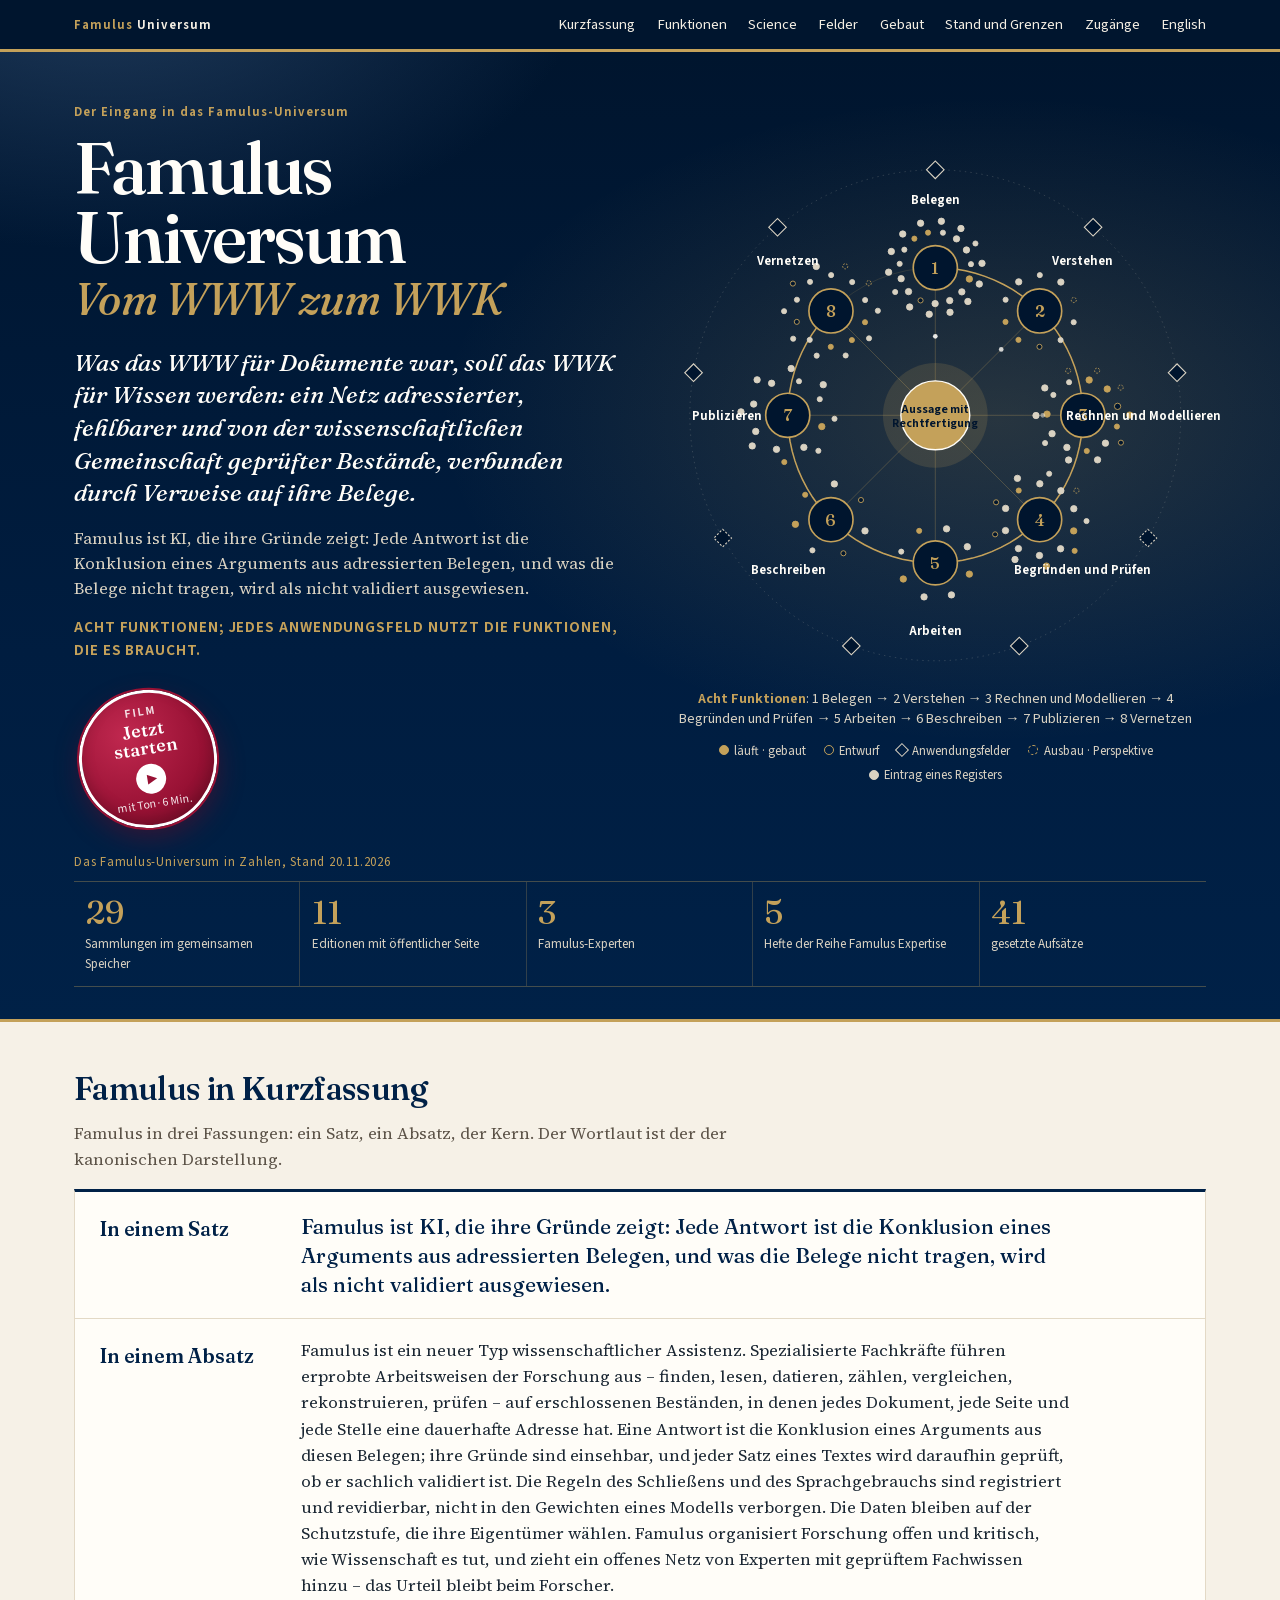
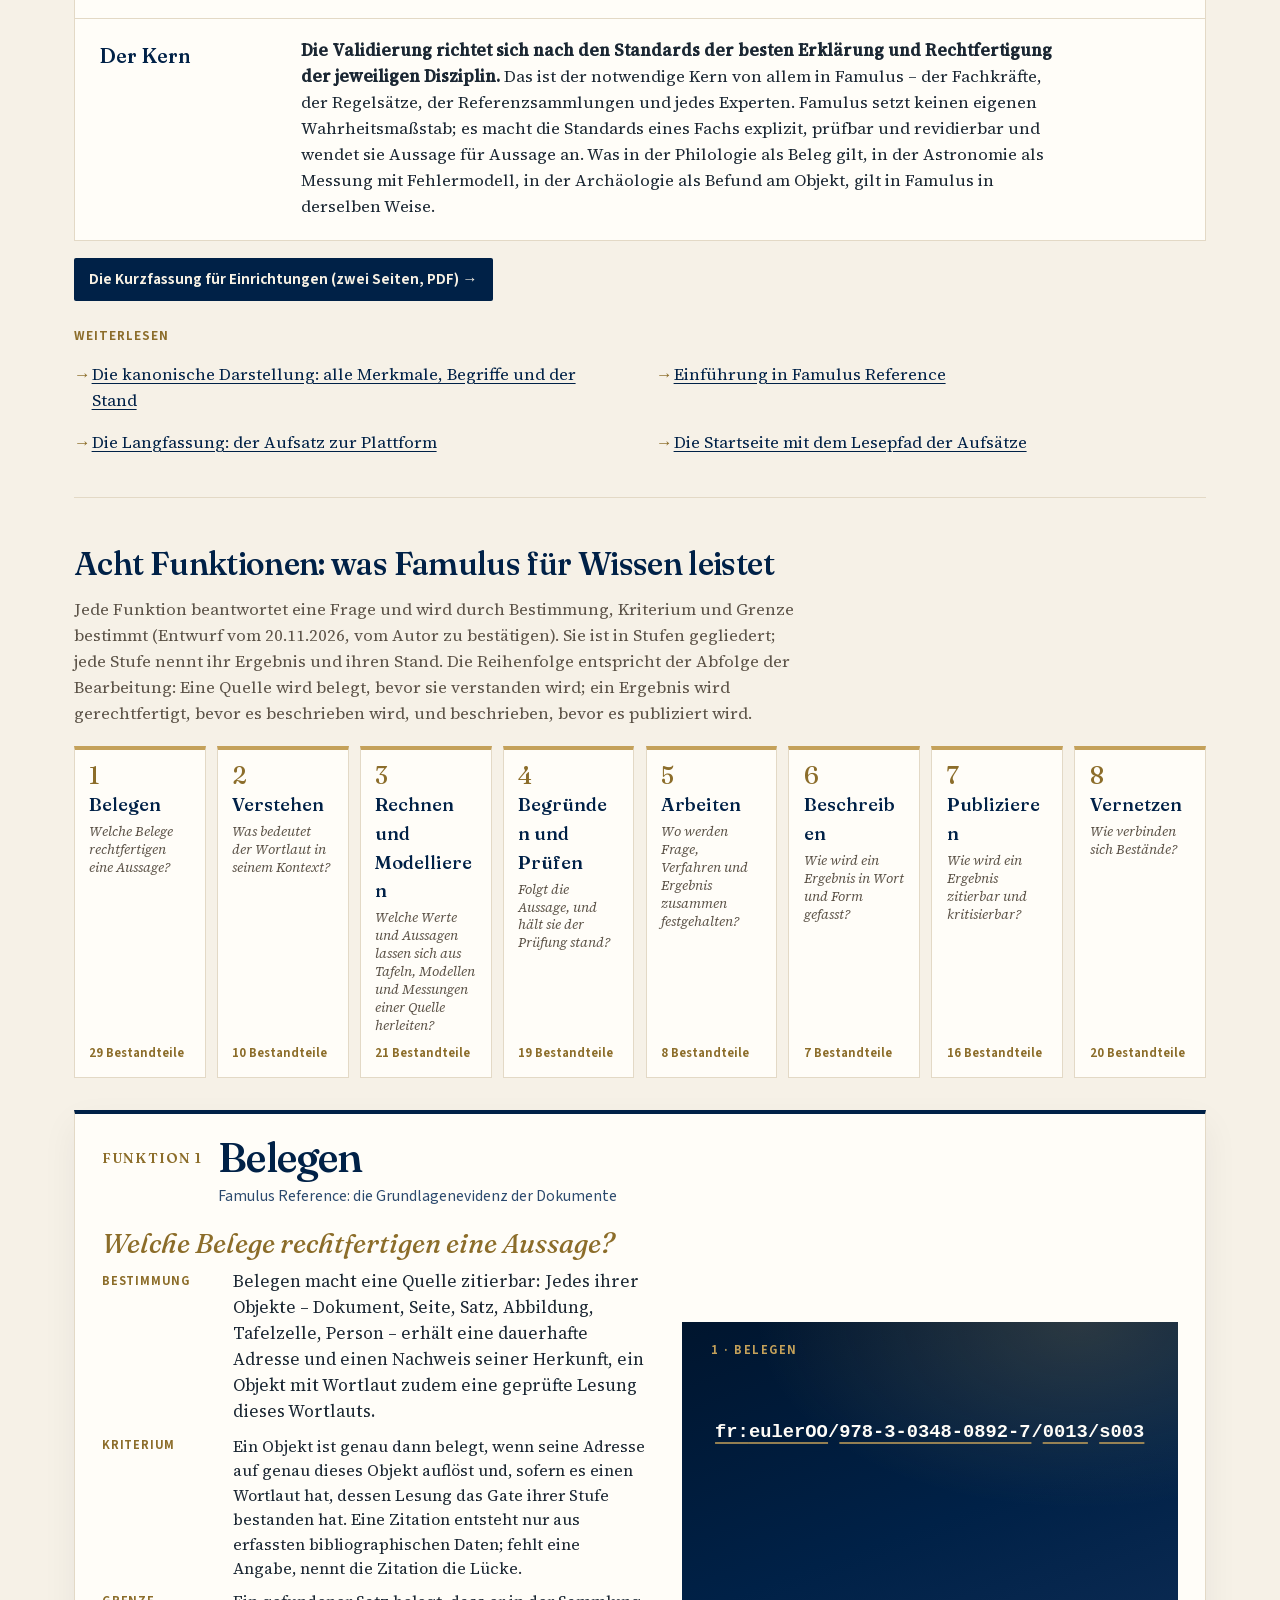
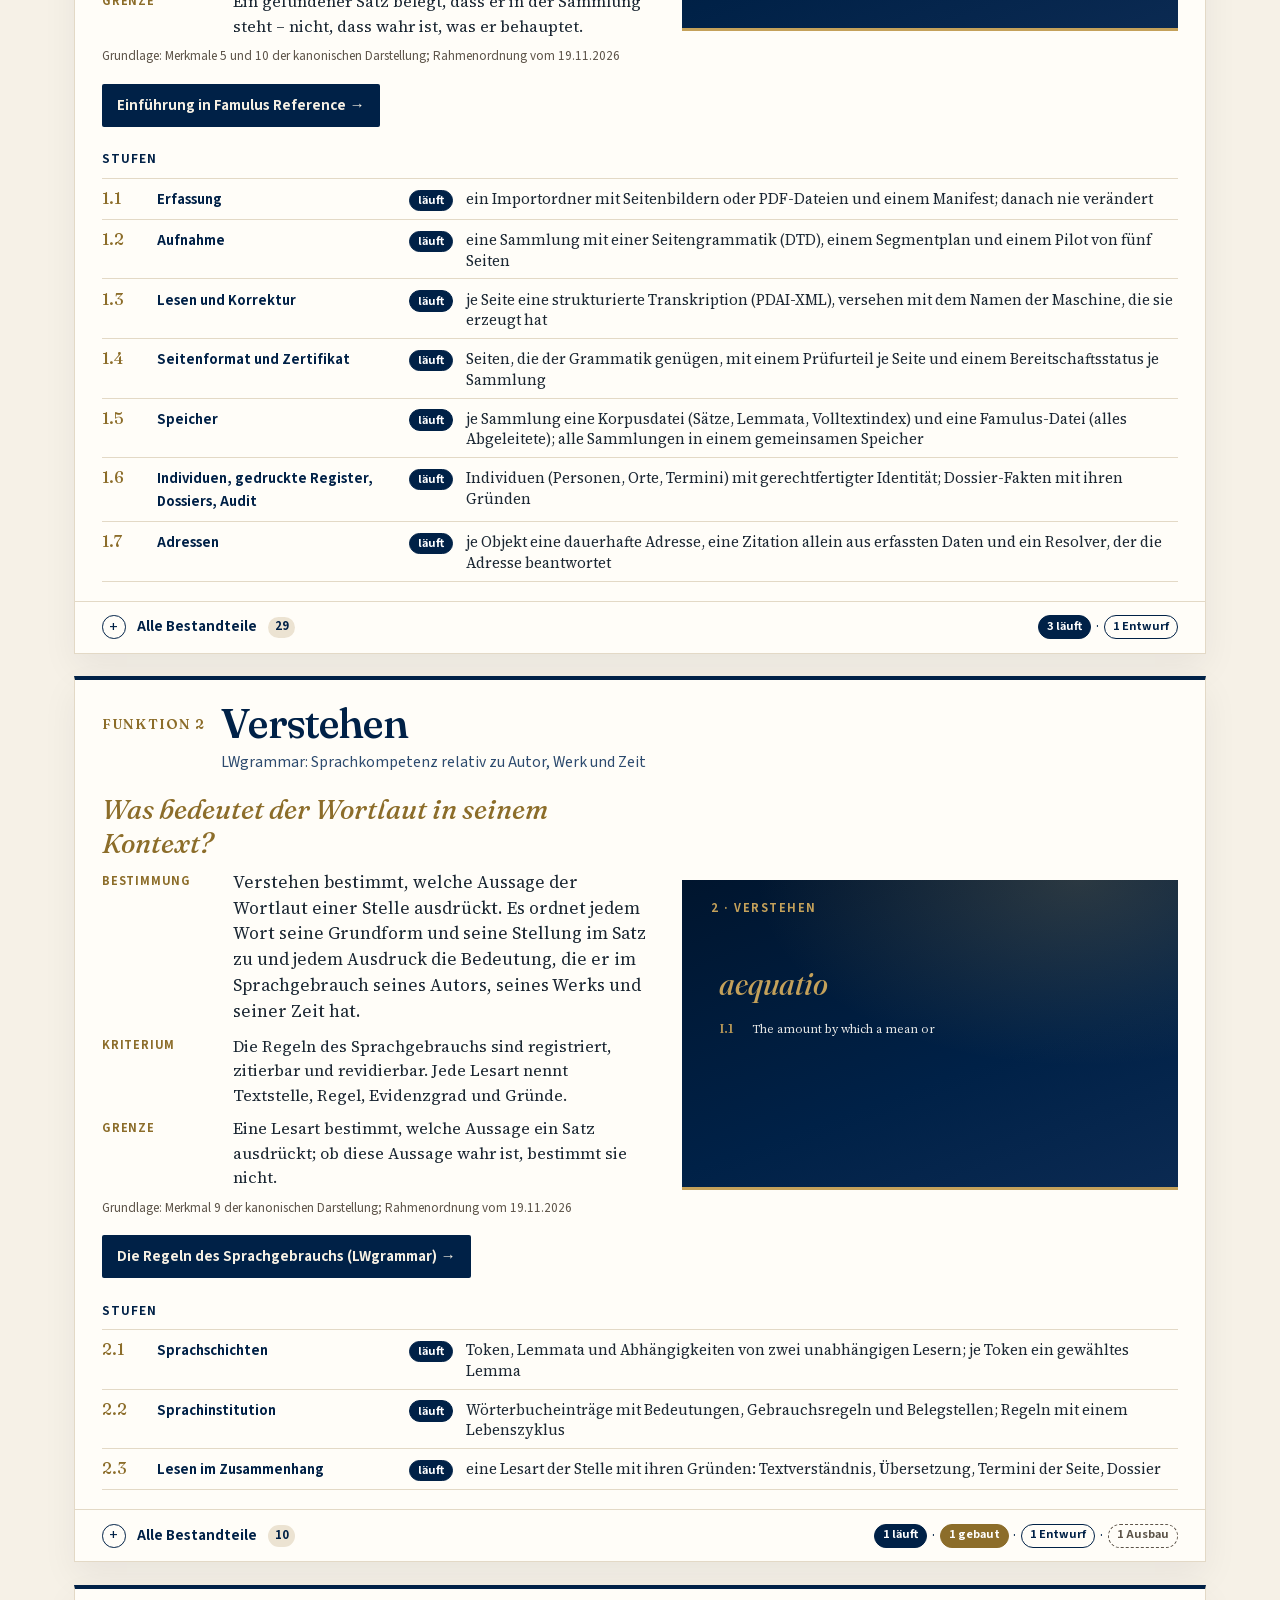
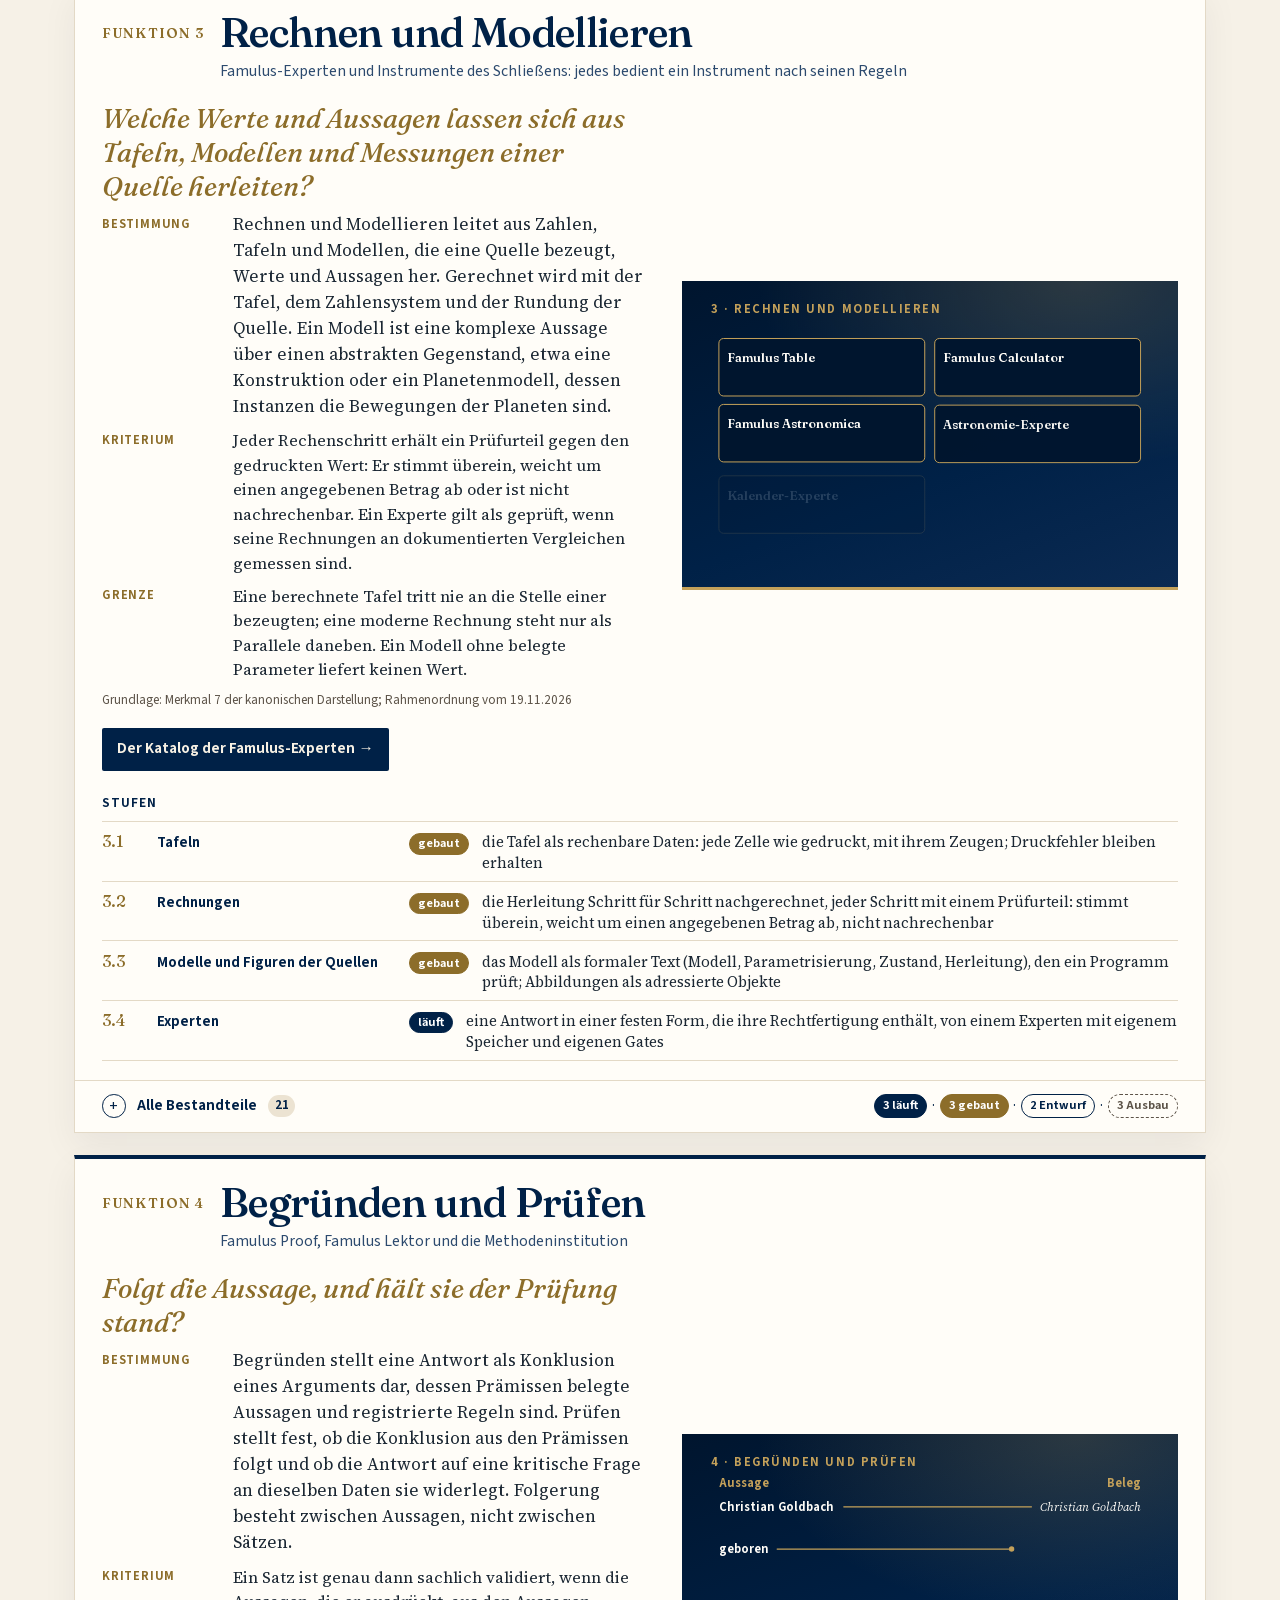
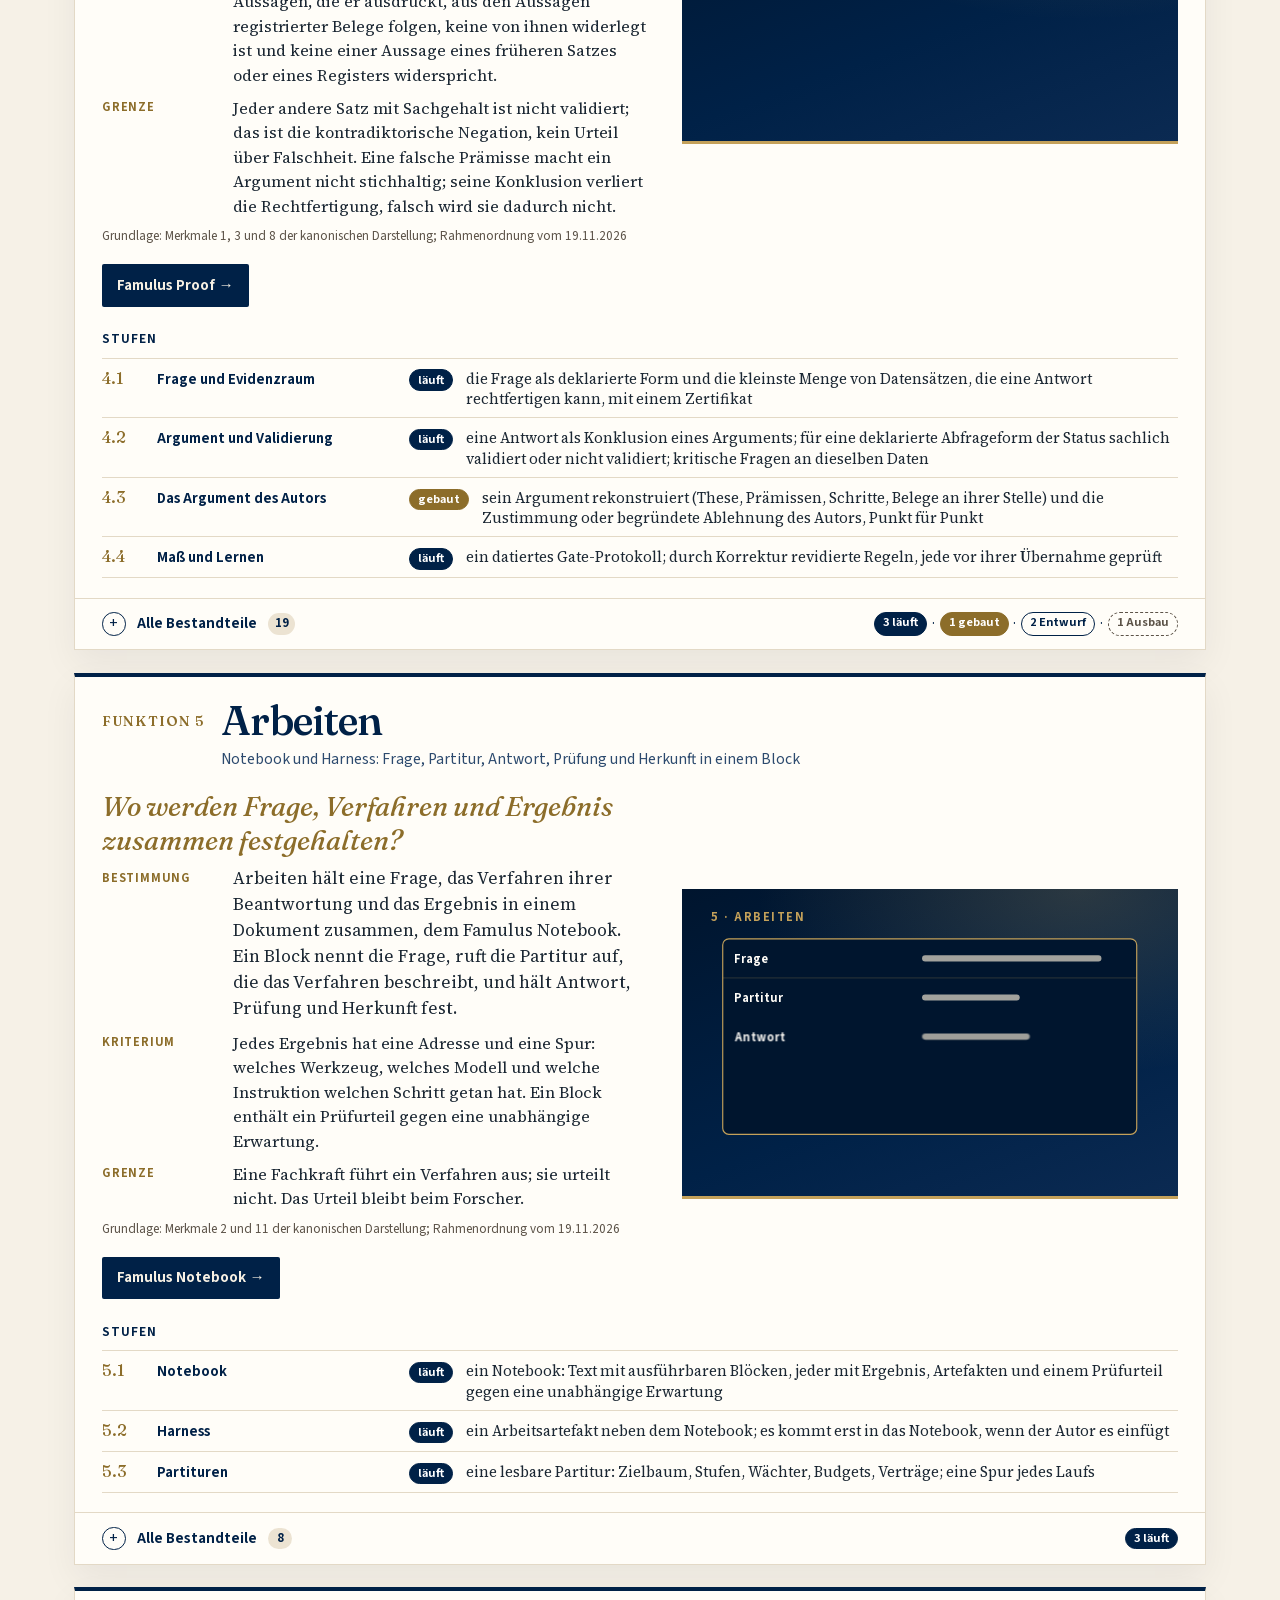
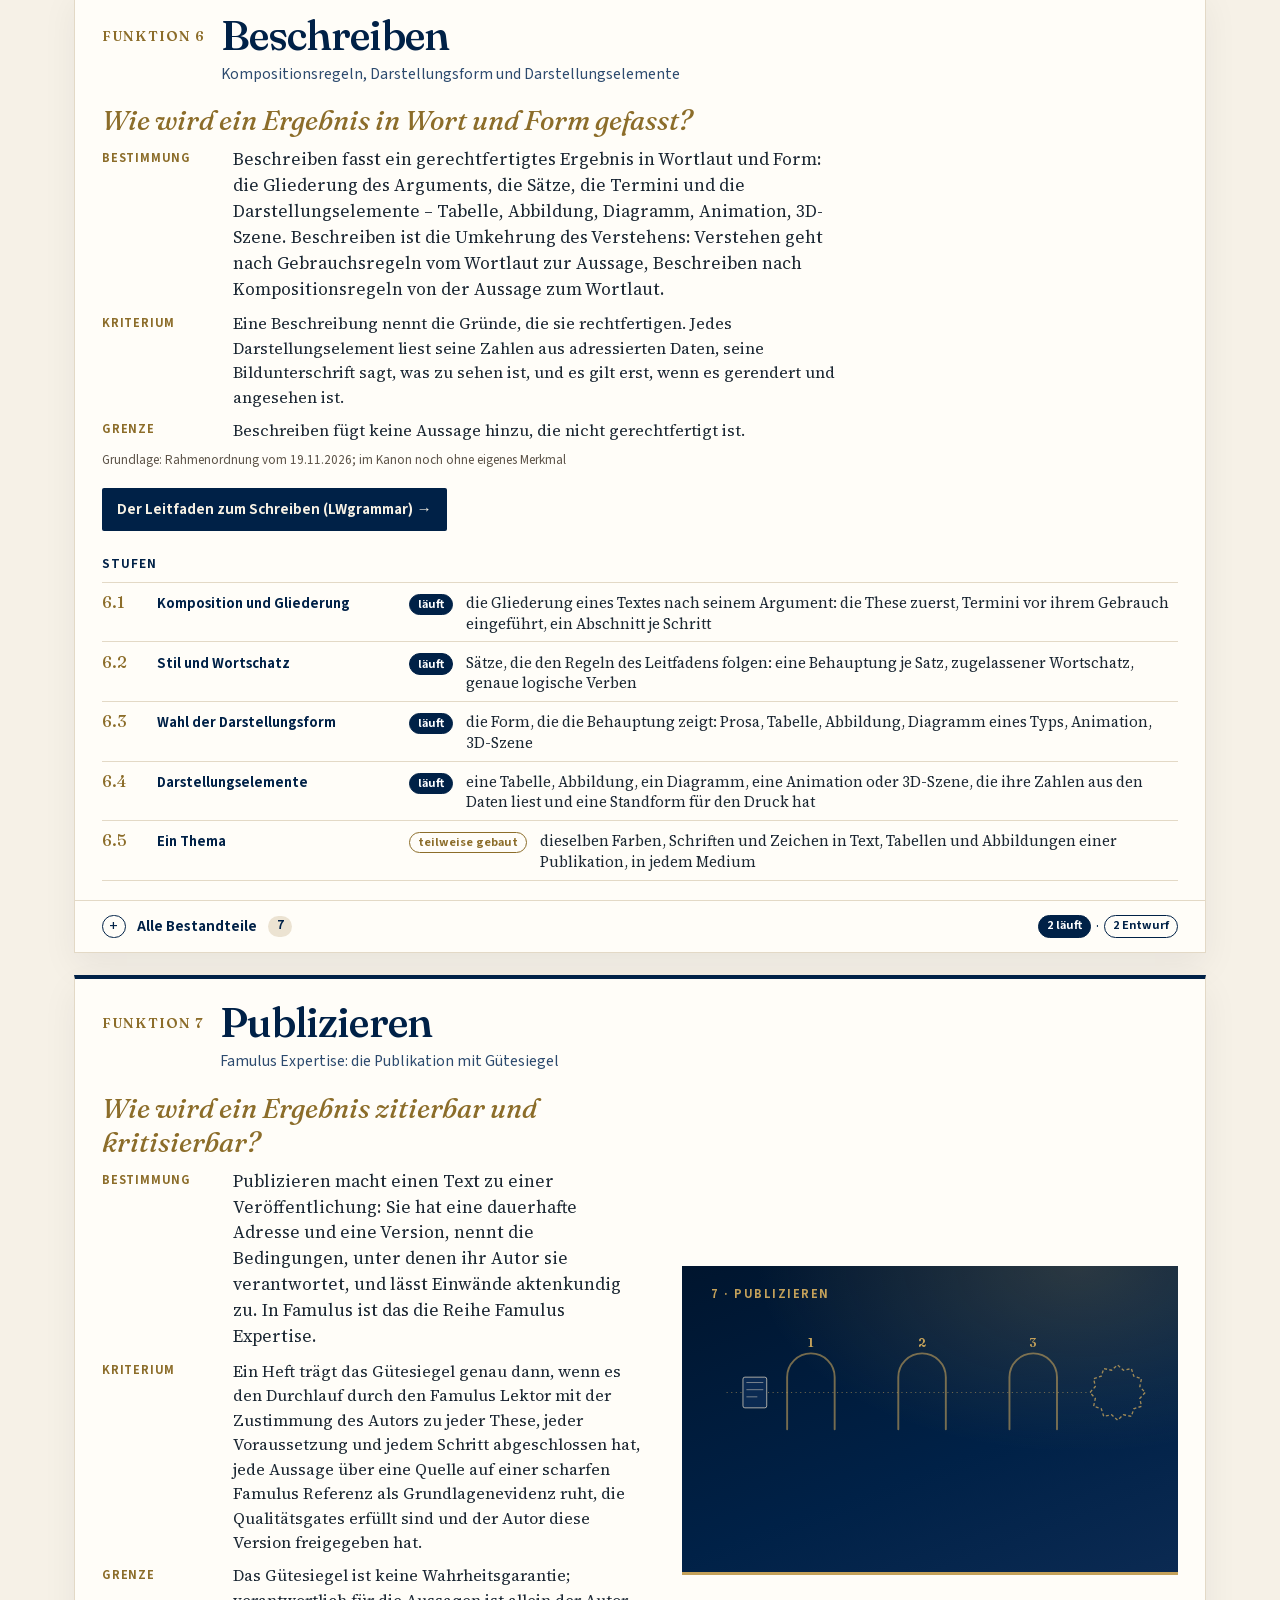
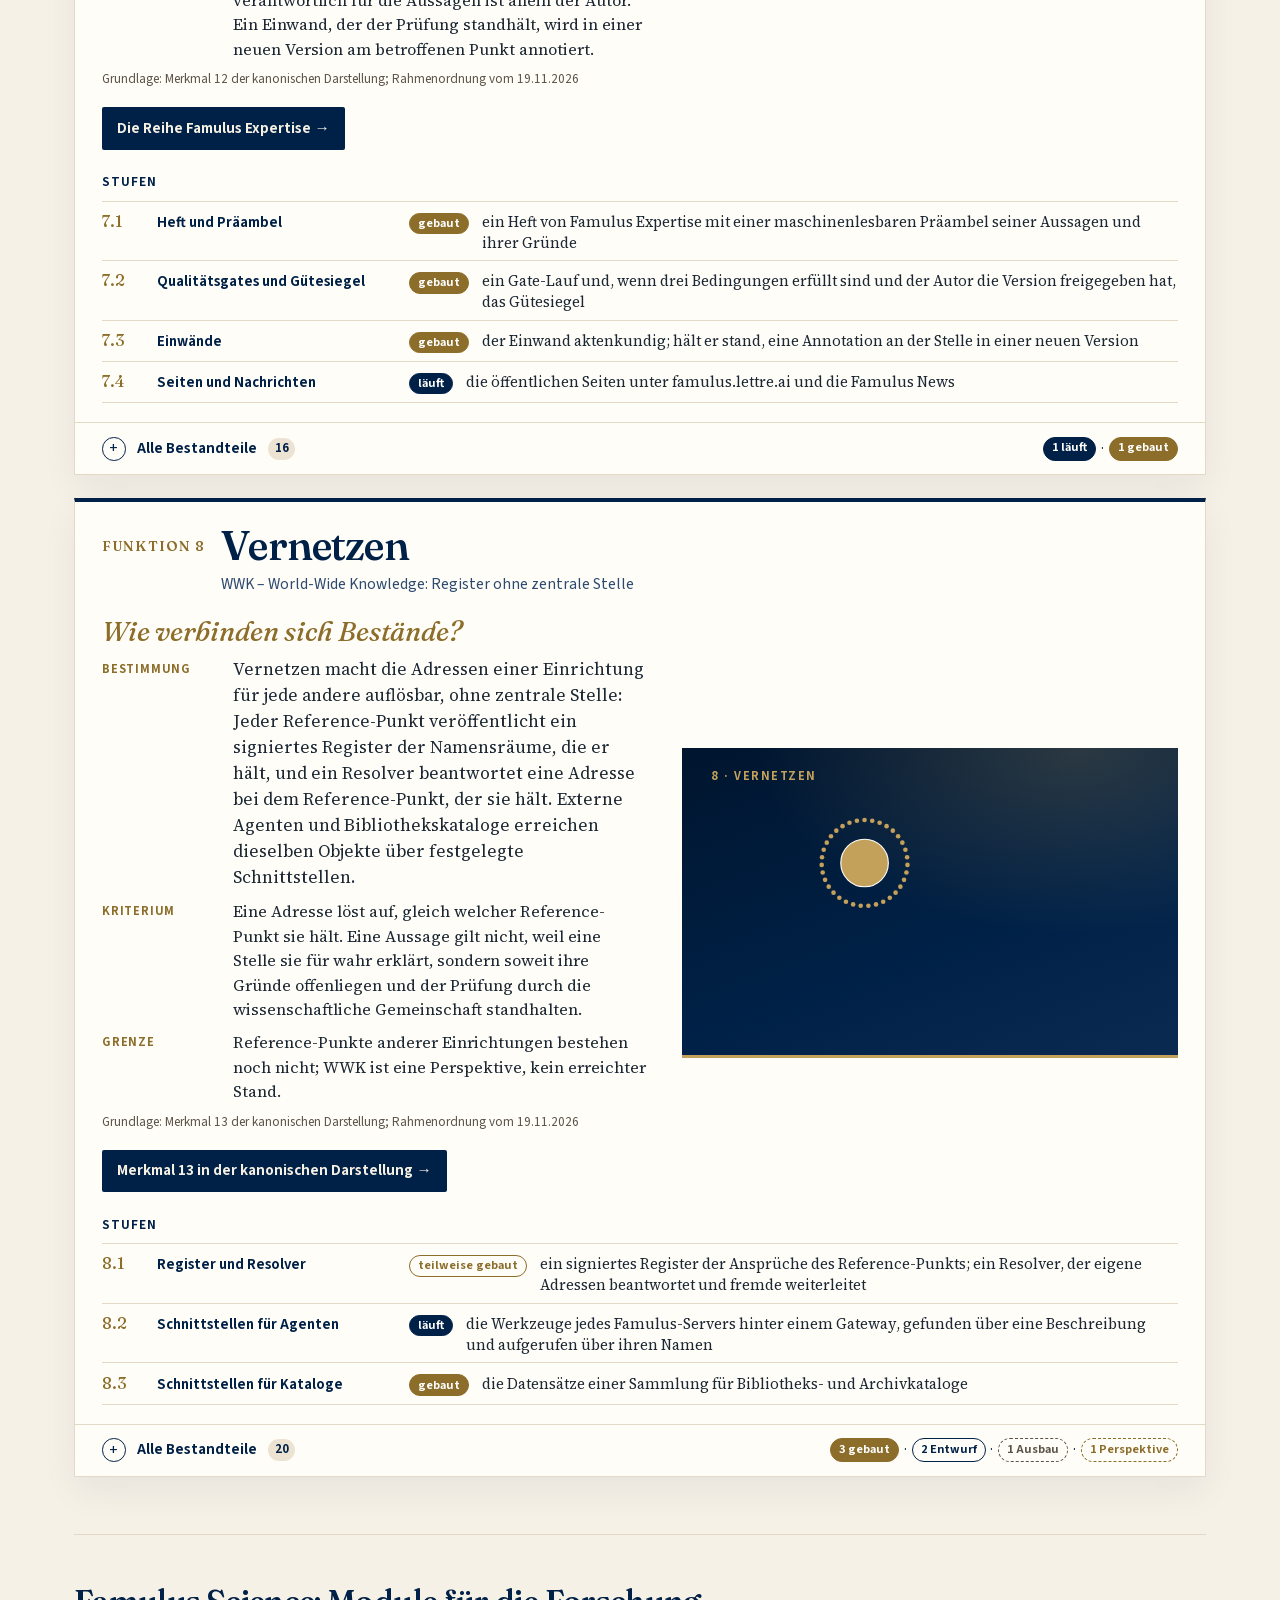
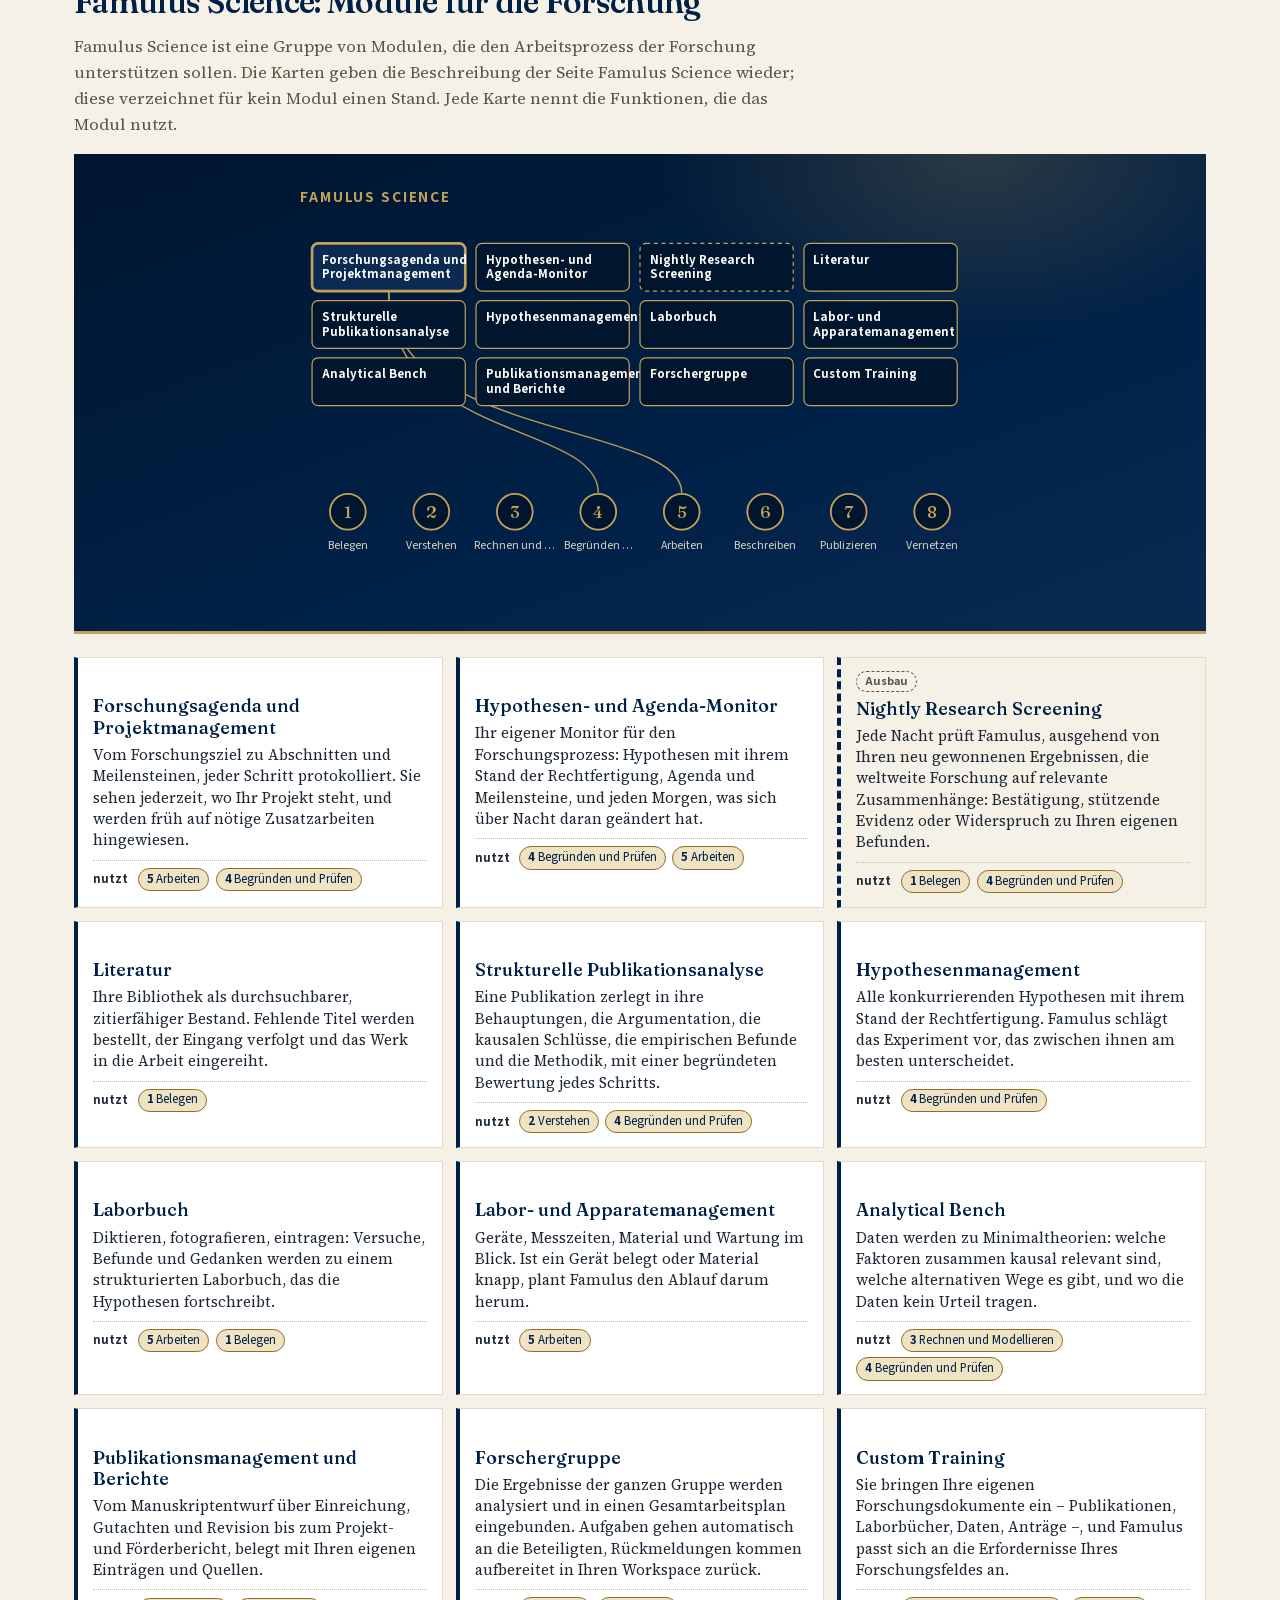
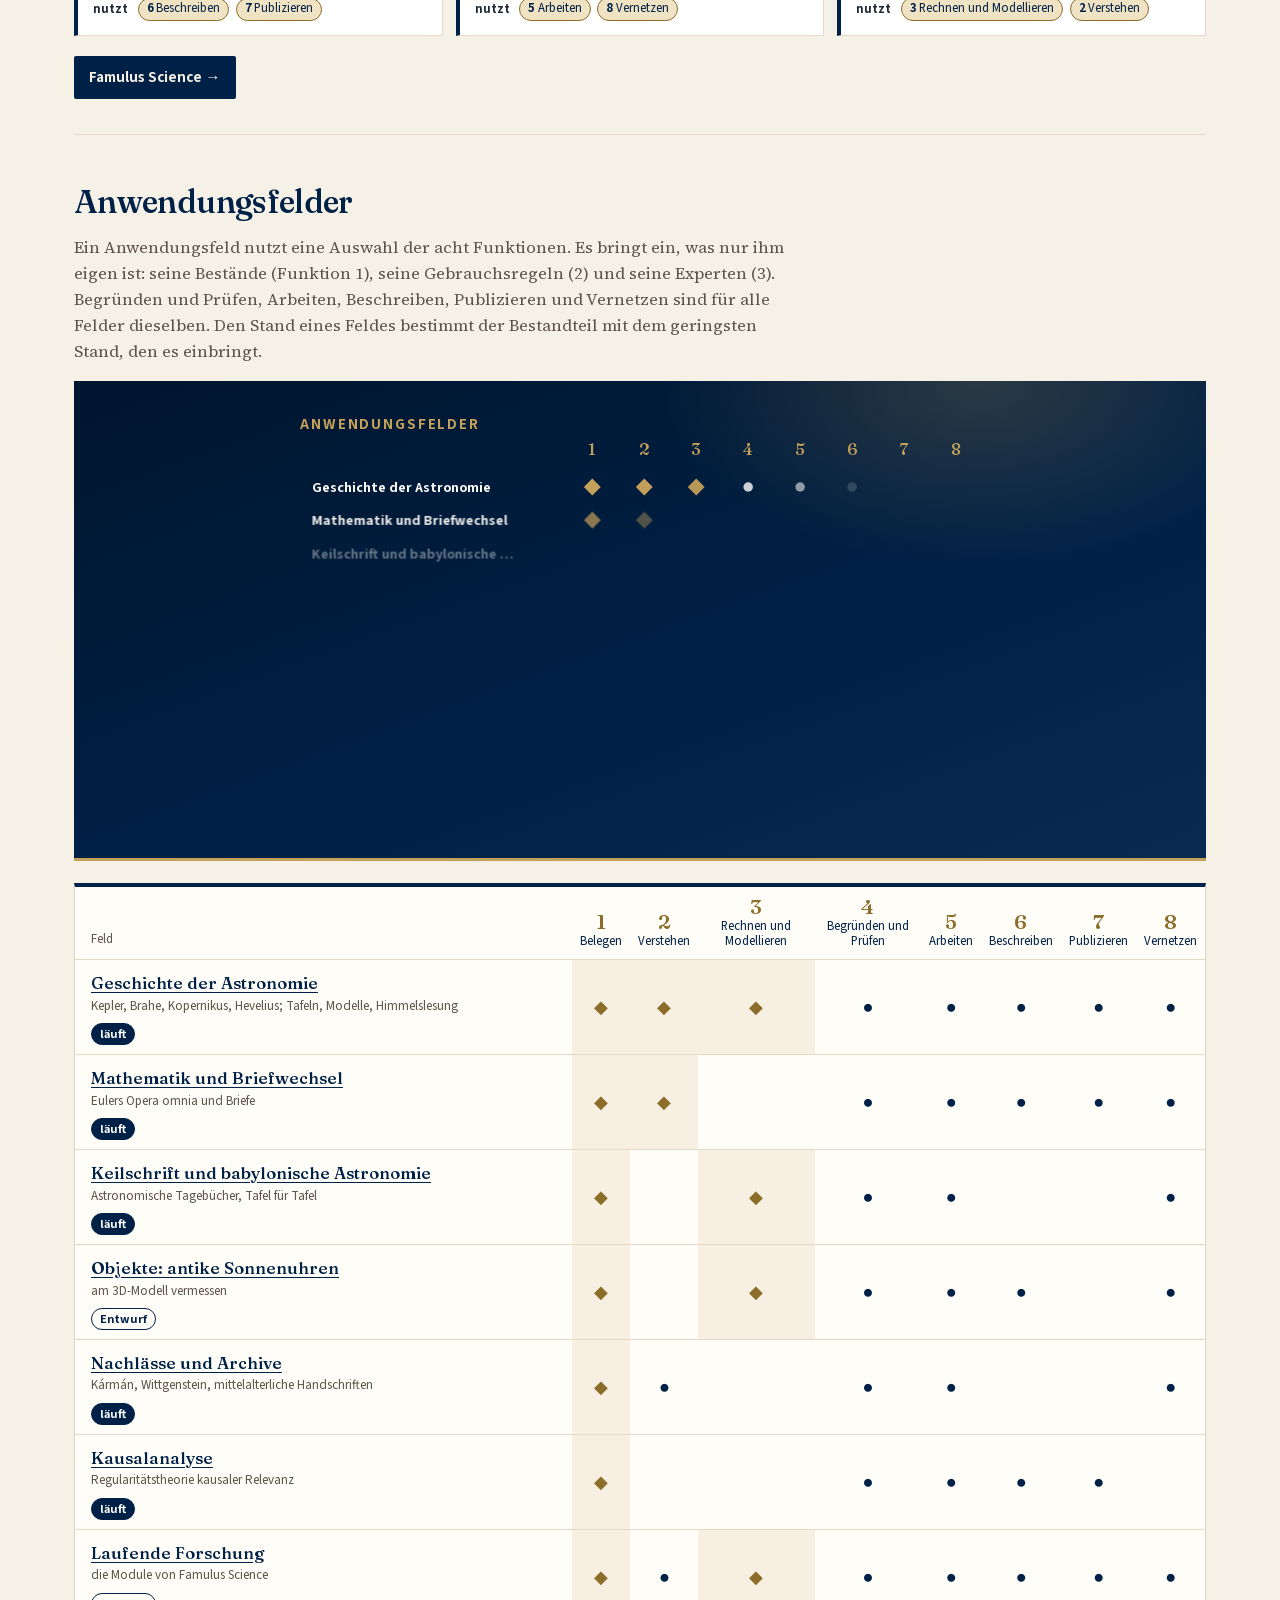
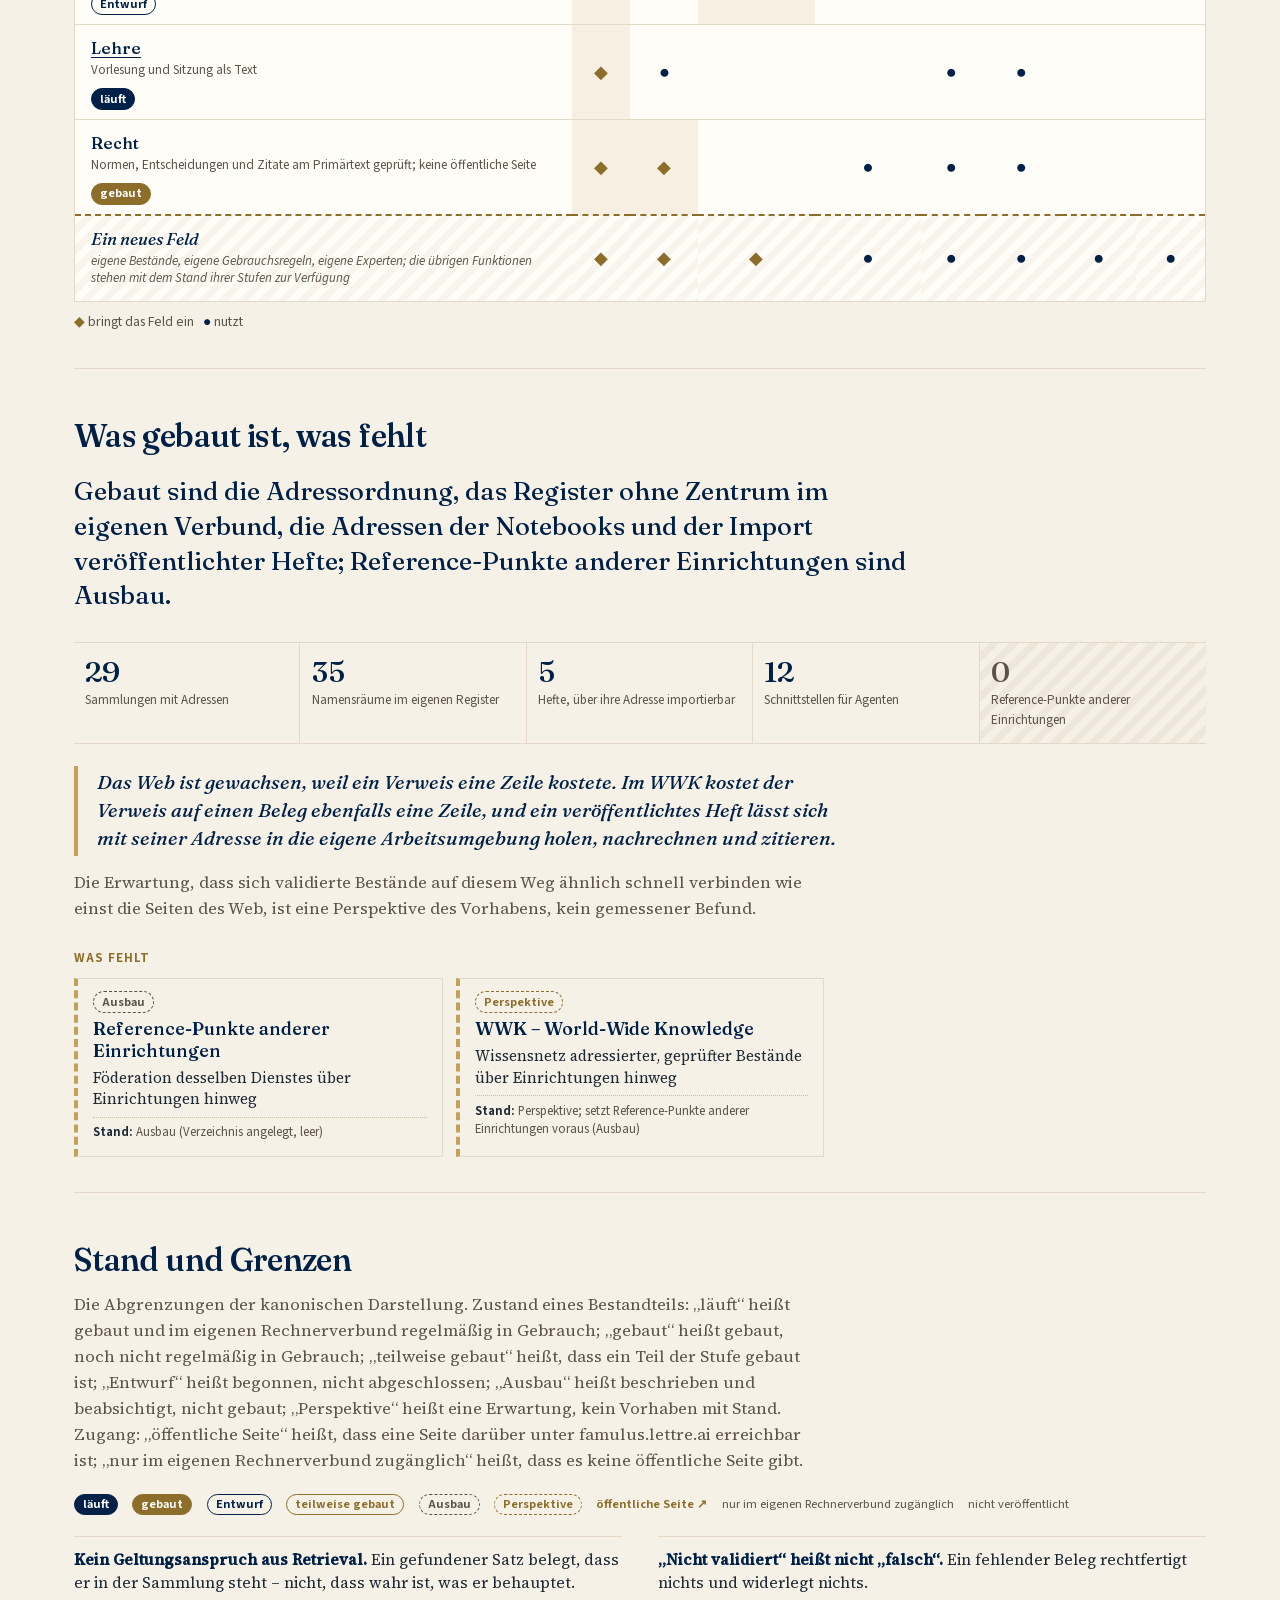
==== commit 6a3994b0: "Build universum" ====
--- a/index.html
+++ b/index.html
@@ -4,15 +4,15 @@
   <meta charset="utf-8">
   <meta name="viewport" content="width=device-width, initial-scale=1">
   <title>Famulus Universum — Vom WWW zum WWK</title>
-  <meta name="description" content="Der Eingang in das Famulus-Universum: Referenz, Validierung, Experten, Arbeitsmedium, Publikation und das Wissensnetz WWK (World-Wide Knowledge) in einer Übersicht, mit Stand jedes Bestandteils.">
+  <meta name="description" content="Der Eingang in das Famulus-Universum: acht Funktionen – Belegen, Verstehen, Rechnen und Modellieren, Begründen und Prüfen, Arbeiten, Beschreiben, Publizieren, Vernetzen –, die Module von Famulus Science und die Anwendungsfelder, mit dem Stand jedes Bestandteils.">
   <meta name="author" content="Gerd Graßhoff">
   <meta property="og:title" content="Famulus Universum — Vom WWW zum WWK">
-  <meta property="og:description" content="Der Eingang in das Famulus-Universum: Referenz, Validierung, Experten, Arbeitsmedium, Publikation und das Wissensnetz WWK (World-Wide Knowledge) in einer Übersicht, mit Stand jedes Bestandteils.">
+  <meta property="og:description" content="Der Eingang in das Famulus-Universum: acht Funktionen – Belegen, Verstehen, Rechnen und Modellieren, Begründen und Prüfen, Arbeiten, Beschreiben, Publizieren, Vernetzen –, die Module von Famulus Science und die Anwendungsfelder, mit dem Stand jedes Bestandteils.">
   <meta property="og:type" content="website">
   <link rel="icon" href="favicon.svg" type="image/svg+xml">
-  <link rel="stylesheet" href="assets/fonts.css?v=20261116101946">
-  <link rel="stylesheet" href="assets/landing.css?v=20261116101946">
-  <link rel="stylesheet" href="assets/universum.css?v=20261116101946">
+  <link rel="stylesheet" href="assets/fonts.css?v=20261120204545">
+  <link rel="stylesheet" href="assets/landing.css?v=20261120204545">
+  <link rel="stylesheet" href="assets/universum.css?v=20261120204545">
 <!-- famulus:publisher:start -->
 <meta name="referrer" content="no-referrer-when-downgrade">
 <meta name="publisher" content="OpenScienceTechnology GmbH">
@@ -31,7 +31,7 @@
         <a href="#kapitel">Funktionen</a>
         <a href="#science">Science</a>
         <a href="#felder">Felder</a>
-        <a href="#fundament">Fundament</a>
+        <a href="#fundament">Gebaut</a>
         <a href="#stand">Stand und Grenzen</a>
         <a href="#zugaenge">Zugänge</a>
         <a class="lang-switch" href="en/" lang="en" hreflang="en">English</a>
@@ -40,32 +40,32 @@
   </header>
 
   <main id="inhalt" class="uv">
-<section class="hero uv-hero"><div class="wrap uv-hero-grid"><div class="uv-hero-text"><p class="kicker">Der Eingang in das Famulus-Universum</p><h1>Famulus Universum<em>Vom WWW zum WWK</em></h1><p class="uv-persp">Was das WWW für Dokumente war, soll das WWK für Wissen werden: ein Netz adressierter, fehlbarer und von der wissenschaftlichen Gemeinschaft geprüfter Bestände, verbunden durch Verweise auf ihre Belege.</p><p class="uv-sentence">Famulus ist KI, die ihre Gründe zeigt: Jede Antwort ist die Konklusion eines Arguments aus adressierten Belegen, und was die Belege nicht tragen, wird als nicht validiert ausgewiesen.</p><p class="uv-tagline">Sieben Funktionen, viele Felder.</p>        <a class="hero-sticker" href="#rundgang" data-guide-start><span class="hs-k">Film</span><span class="hs-t">Jetzt starten</span><span class="hs-play" aria-hidden="true">▶</span><span class="hs-s">mit Ton · 5 Min.</span></a>
-</div><div class="uv-map" id="karte"><div class="uv-map-stage" role="img" aria-label="Karte des Famulus-Universums: sieben Funktionen um den Kern, jede Marke ein Bestandteil; außen die Anwendungsfelder"></div><p class="uv-map-info" aria-live="polite"></p></div></div><div class="wrap"><p class="uv-fig-label">Das Famulus-Universum in Zahlen, Stand 16.11.2026</p><div class="figures uv-figures" style="--cols:5"><div><span class="v">29</span><span class="k">Sammlungen im gemeinsamen Speicher</span></div><div><span class="v">11</span><span class="k">Editionen mit öffentlicher Seite</span></div><div><span class="v">3</span><span class="k">Famulus-Experten</span></div><div><span class="v">5</span><span class="k">Hefte der Reihe Famulus Expertise</span></div><div><span class="v">41</span><span class="k">gesetzte Aufsätze</span></div></div></div></section>
+<section class="hero uv-hero"><div class="wrap uv-hero-grid"><div class="uv-hero-text"><p class="kicker">Der Eingang in das Famulus-Universum</p><h1>Famulus Universum<em>Vom WWW zum WWK</em></h1><p class="uv-persp">Was das WWW für Dokumente war, soll das WWK für Wissen werden: ein Netz adressierter, fehlbarer und von der wissenschaftlichen Gemeinschaft geprüfter Bestände, verbunden durch Verweise auf ihre Belege.</p><p class="uv-sentence">Famulus ist KI, die ihre Gründe zeigt: Jede Antwort ist die Konklusion eines Arguments aus adressierten Belegen, und was die Belege nicht tragen, wird als nicht validiert ausgewiesen.</p><p class="uv-tagline">Acht Funktionen; jedes Anwendungsfeld nutzt die Funktionen, die es braucht.</p>        <a class="hero-sticker" href="#rundgang" data-guide-start><span class="hs-k">Film</span><span class="hs-t">Jetzt starten</span><span class="hs-play" aria-hidden="true">▶</span><span class="hs-s">mit Ton · 6 Min.</span></a>
+</div><div class="uv-map" id="karte"><div class="uv-map-stage" role="img" aria-label="Karte: acht Funktionen um den Kern, jede Marke ein Bestandteil; außen die Anwendungsfelder"></div><p class="uv-map-info" aria-live="polite"></p></div></div><div class="wrap"><p class="uv-fig-label">Das Famulus-Universum in Zahlen, Stand 20.11.2026</p><div class="figures uv-figures" style="--cols:5"><div><span class="v">29</span><span class="k">Sammlungen im gemeinsamen Speicher</span></div><div><span class="v">11</span><span class="k">Editionen mit öffentlicher Seite</span></div><div><span class="v">3</span><span class="k">Famulus-Experten</span></div><div><span class="v">5</span><span class="k">Hefte der Reihe Famulus Expertise</span></div><div><span class="v">41</span><span class="k">gesetzte Aufsätze</span></div></div></div></section>
     <div class="wrap">
-<section class="band uv-brief" id="kurz"><h2>Famulus in Kurzfassung</h2><p class="section-lead">Dreimal dasselbe, in wachsender Länge. Der Wortlaut ist der der kanonischen Darstellung.</p><div class="uv-steps"><div class="uv-step"><h3>In einem Satz</h3><p>Famulus ist KI, die ihre Gründe zeigt: Jede Antwort ist die Konklusion eines Arguments aus adressierten Belegen, und was die Belege nicht tragen, wird als nicht validiert ausgewiesen.</p></div><div class="uv-step"><h3>In einem Absatz</h3><p>Famulus ist ein neuer Typ wissenschaftlicher Assistenz. Spezialisierte Fachkräfte führen erprobte Arbeitsweisen der Forschung aus – finden, lesen, datieren, zählen, vergleichen, rekonstruieren, prüfen – auf erschlossenen Beständen, in denen jedes Dokument, jede Seite und jede Stelle eine dauerhafte Adresse hat. Eine Antwort ist die Konklusion eines Arguments aus diesen Belegen; ihre Gründe sind einsehbar, und jeder Satz eines Textes wird daraufhin geprüft, ob er sachlich validiert ist. Die Regeln des Schließens und des Sprachgebrauchs sind registriert und revidierbar, nicht in den Gewichten eines Modells verborgen. Die Daten bleiben auf der Schutzstufe, die ihre Eigentümer wählen. Famulus organisiert Forschung offen und kritisch, wie Wissenschaft es tut, und zieht ein offenes Netz von Experten mit geprüftem Fachwissen hinzu – das Urteil bleibt beim Forscher.</p></div><div class="uv-step"><h3>Der Kern</h3><p><strong>Die Validierung richtet sich nach den Standards der besten Erklärung und Rechtfertigung der jeweiligen Disziplin.</strong> Das ist der notwendige Kern von allem in Famulus – der Fachkräfte, der Regelsätze, der Referenzsammlungen und jedes Experten. Famulus setzt keinen eigenen Wahrheitsmaßstab; es macht die Standards eines Fachs explizit, prüfbar und revidierbar und wendet sie Aussage für Aussage an. Was in der Philologie als Beleg gilt, in der Astronomie als Messung mit Fehlermodell, in der Archäologie als Befund am Objekt, gilt in Famulus in derselben Weise.</p></div></div><p class="uv-account"><a class="go" href="https://famulus.lettre.ai/harness/assets/famulus-kurzfassung.pdf">Die Kurzfassung für Einrichtungen (zwei Seiten, PDF) &rarr;</a></p><h3 class="uv-sub">Weiterlesen</h3><ul class="uv-reading"><li><a href="https://famulus.lettre.ai/docs/reference/famulus.html">Die kanonische Darstellung: alle Merkmale, Begriffe und der Stand</a></li><li><a href="https://famulus.lettre.ai/docs/reference/famulus-reference-introduction.html">Einführung in Famulus Reference</a></li><li><a href="https://famulus.lettre.ai/#p-famulus-plattform">Die Langfassung: der Aufsatz zur Plattform</a></li><li><a href="https://famulus.lettre.ai/">Die Startseite mit dem Lesepfad der Aufsätze</a></li></ul></section>
-<section class="band uv-chapters" id="kapitel"><h2>Sieben Funktionen: was Famulus für Wissen leistet</h2><p class="section-lead">Famulus ist nach epistemischen Funktionen gebaut. Jede Funktion beantwortet eine Frage; darunter stehen alle Bestandteile mit ihrem Stand. Ein neues Anwendungsfeld bringt eigene Bestände, eigene Sprachregeln und eigene Experten mit, die übrigen Funktionen bleiben dieselben.</p><nav class="uv-index" aria-label="Sieben Funktionen: was Famulus für Wissen leistet"><a class="uv-tile" href="#kap-belegen"><span class="uv-tile-num">1</span><span class="uv-tile-name">Belegen</span><span class="uv-tile-title">Worauf ruht eine Aussage?</span><span class="uv-tile-n">25 Bestandteile</span></a><a class="uv-tile" href="#kap-verstehen"><span class="uv-tile-num">2</span><span class="uv-tile-name">Verstehen</span><span class="uv-tile-title">Was bedeutet der Wortlaut in seinem Kontext?</span><span class="uv-tile-n">8 Bestandteile</span></a><a class="uv-tile" href="#kap-rechnen"><span class="uv-tile-num">3</span><span class="uv-tile-name">Rechnen und Modellieren</span><span class="uv-tile-title">Was folgt aus Tafeln, Modellen und Messungen?</span><span class="uv-tile-n">17 Bestandteile</span></a><a class="uv-tile" href="#kap-begruenden"><span class="uv-tile-num">4</span><span class="uv-tile-name">Begründen und Prüfen</span><span class="uv-tile-title">Folgt die Aussage, und hält sie der Prüfung stand?</span><span class="uv-tile-n">15 Bestandteile</span></a><a class="uv-tile" href="#kap-arbeiten"><span class="uv-tile-num">5</span><span class="uv-tile-name">Arbeiten</span><span class="uv-tile-title">Wo geschieht das?</span><span class="uv-tile-n">8 Bestandteile</span></a><a class="uv-tile" href="#kap-publizieren"><span class="uv-tile-num">6</span><span class="uv-tile-name">Publizieren</span><span class="uv-tile-title">Wie wird ein Ergebnis zitierbar und kritisierbar?</span><span class="uv-tile-n">13 Bestandteile</span></a><a class="uv-tile" href="#kap-vernetzen"><span class="uv-tile-num">7</span><span class="uv-tile-name">Vernetzen</span><span class="uv-tile-title">Wie verbinden sich Bestände?</span><span class="uv-tile-n">16 Bestandteile</span></a></nav><article class="uv-chapter" id="kap-belegen" data-chapter="belegen"><header class="uv-ch-head"><p class="uv-ch-num">Funktion 1</p><h3>Belegen</h3><p class="uv-ch-title">Famulus Reference: die Grounding-Evidenz der Dokumente</p></header><div class="uv-ch-body"><div class="uv-ch-text"><p class="uv-frage">Worauf ruht eine Aussage?</p><p class="uv-claim">Jedes Dokument, jede Seite, jedes Segment hat eine dauerhafte <code>fr:</code>-Adresse. Sammlungen werden in das PDAI-Format überführt: seitengetreu, strukturiert, mit Satz-, Lemma- und Namensindizes.</p><p class="uv-claim-src">Merkmale 5 und 10 der kanonischen Darstellung</p><p class="uv-go-row"><a class="go uv-main" href="https://famulus.lettre.ai/docs/reference/famulus-reference-introduction.html">Einführung in Famulus Reference &rarr;</a></p></div><div class="uv-mini" data-scene="adresse" aria-hidden="true"></div></div><details class="uv-all"><summary><span>Alle Bestandteile</span> <span class="uv-n">25</span><span class="uv-tally"><span class="uv-st uv-st-laeuft">2 läuft</span> · <span class="uv-st uv-st-gebaut">1 gebaut</span></span></summary><div class="uv-group"><h4>Wissensgrund und Adressen <span class="uv-n">5</span></h4><ul class="uv-cards"><li class="uv-card" data-state="laeuft" data-place="netz"><p class="uv-card-head"><span class="uv-st uv-st-laeuft">läuft</span><span class="uv-pl uv-pl-netz">im eigenen Netz</span></p><h5>Famulus Reference</h5><p class="uv-card-text">Wissensgrund, <code>fr:</code>-Adressen, Zitation, Herkunft; gemeinsamer Speicher (DuckLake) und Referenzdienst</p><p class="uv-card-facts">29 Sammlungen im gemeinsamen Speicher</p><p class="uv-card-stand"><b>Stand:</b> läuft (29 Sammlungen im gemeinsamen Speicher, Stand 11.11.2026; am 23.10.2026 waren es acht)</p></li><li class="uv-card" data-state="gebaut" data-place="netz"><p class="uv-card-head"><span class="uv-st uv-st-gebaut">gebaut</span><span class="uv-pl uv-pl-netz">im eigenen Netz</span></p><h5>Adressordnung famulus-ref/2 und Register</h5><p class="uv-card-text">Die Adressordnung <code>famulus-ref/2</code> und ihr Register ohne Zentrum: Jedes Objekt (Satz, Absatz, Abbildung, Person, Ort, Datum, Sprachnorm, Objekt mit 3D-Modell) hat genau eine <code>fr:</code>-Adresse; jeder Reference-Punkt veröffentlicht sein eigenes, signiertes Register, und jeder Resolver kennt das Netz aus den Registern, die er zwischengespeichert hat.</p><p class="uv-card-facts">35 Namensräume am eigenen Reference-Punkt</p></li><li class="uv-card" data-state="" data-place="netz"><p class="uv-card-head"><span class="uv-pl uv-pl-netz">im eigenen Netz</span></p><h5>Evidenzstufen: Grundlagenevidenz, Sekundärevidenz, Referenzautorität</h5><p class="uv-card-text">Grundlagenevidenz (Fundort in der Quelle), Sekundärevidenz (Kommentar, Auswertung), Referenzautorität (Lexikon, Norm). Eine Klassifikation der Herkunft, keine Rangordnung.</p></li><li class="uv-card" data-state="" data-place="public"><p class="uv-card-head"><span class="uv-pl uv-pl-public">öffentlich</span></p><h5><a href="https://famulus.lettre.ai/docs/reference/famulus-reference.html">Technische Spezifikation von Famulus Reference</a></h5></li><li class="uv-card" data-state="" data-place="public"><p class="uv-card-head"><span class="uv-pl uv-pl-public">öffentlich</span></p><h5><a href="https://famulus.lettre.ai/docs/reference/ducklake.html">Der gemeinsame Speicher (DuckLake)</a></h5></li></ul></div><div class="uv-group"><h4>Erschlossene Bestände und Editionen <span class="uv-n">14</span></h4><ul class="uv-chips"><li class="uv-chip" data-place="public"><a href="https://famulus.lettre.ai/editions/">Übersicht der Editionen</a></li><li class="uv-chip" data-place="public"><a href="https://famulus.lettre.ai/euler/">Euler</a></li><li class="uv-chip" data-place="public"><a href="https://famulus.lettre.ai/kepler/">Kepler</a></li><li class="uv-chip" data-place="public"><a href="https://famulus.lettre.ai/kepleriana/">Kepleriana 2026</a></li><li class="uv-chip" data-place="public"><a href="https://famulus.lettre.ai/brahe/">Brahe</a></li><li class="uv-chip" data-place="public"><a href="https://famulus.lettre.ai/kopernikus/">Kopernikus</a></li><li class="uv-chip" data-place="netz">Hevelius<span class="uv-pl uv-pl-netz">im eigenen Netz</span></li><li class="uv-chip" data-place="public"><a href="https://famulus.lettre.ai/babylon/">Babylonische Astronomie</a></li><li class="uv-chip" data-place="public"><a href="https://famulus.lettre.ai/sundials/de/">Antike Sonnenuhren</a></li><li class="uv-chip" data-place="public"><a href="https://famulus.lettre.ai/medieval/">Mittelalterliche Handschriften</a></li><li class="uv-chip" data-place="public"><a href="https://famulus.lettre.ai/karman/">Kármán-Nachlass</a></li><li class="uv-chip" data-place="public"><a href="https://famulus.lettre.ai/wittgenstein-mechanik/">Wittgenstein und die Mechanik</a></li><li class="uv-chip" data-place="public"><a href="https://famulus.lettre.ai/tractatus-typoskripte/">Tractatus-Typoskripte</a></li><li class="uv-chip" data-place="netz">Kirch Collection<span class="uv-pl uv-pl-netz">im eigenen Netz</span></li></ul></div><div class="uv-group"><h4>Erfassung, Format, Lesen am Original <span class="uv-n">3</span></h4><ul class="uv-cards"><li class="uv-card" data-state="laeuft" data-place="public"><p class="uv-card-head"><span class="uv-st uv-st-laeuft">läuft</span><span class="uv-pl uv-pl-public">öffentlich</span></p><h5><a href="https://famulus.lettre.ai/repro/">Famulus Repro</a></h5><p class="uv-card-text">Erfassung mit Smartphone und Tablet, Verarbeitung auf dem eigenen Rechner</p></li><li class="uv-card" data-state="" data-place="public"><p class="uv-card-head"><span class="uv-pl uv-pl-public">öffentlich</span></p><h5><a href="https://famulus.lettre.ai/docs/pdai/">PDAI: seitengetreue, strukturierte Bestände</a></h5></li><li class="uv-card" data-state="" data-place="public"><p class="uv-card-head"><span class="uv-pl uv-pl-public">öffentlich</span></p><h5><a href="https://famulus.lettre.ai/docs/viewer/">AI-Viewer: Faksimile, Transkription, Werkzeuge</a></h5></li></ul></div><div class="uv-group"><h4>Methode <span class="uv-n">3</span></h4><ul class="uv-cards"><li class="uv-card" data-state="" data-place="public"><p class="uv-card-head"><span class="uv-pl uv-pl-public">öffentlich</span></p><h5><a href="https://famulus.lettre.ai/#p-ai-scholar">Famulus Reference</a></h5><p class="uv-card-facts">17 S.</p></li><li class="uv-card" data-state="" data-place="netz"><p class="uv-card-head"><span class="uv-pl uv-pl-netz">im eigenen Netz</span></p><h5>The Famulus Data Layer</h5><p class="uv-card-facts">12 S.</p></li><li class="uv-card" data-state="" data-place="netz"><p class="uv-card-head"><span class="uv-pl uv-pl-netz">im eigenen Netz</span></p><h5>Famulus Register and Dossiers</h5><p class="uv-card-facts">18 S.</p></li></ul></div></details></article><article class="uv-chapter" id="kap-verstehen" data-chapter="verstehen"><header class="uv-ch-head"><p class="uv-ch-num">Funktion 2</p><h3>Verstehen</h3><p class="uv-ch-title">LWgrammar: kontextuelle Sprachkompetenz, relativ zu Autor, Werk und Zeit</p></header><div class="uv-ch-body"><div class="uv-ch-text"><p class="uv-frage">Was bedeutet der Wortlaut in seinem Kontext?</p><p class="uv-claim">Die Regeln des Sprachgebrauchs sind registriert, zitierbar und revidierbar – relativ zu Autor, Werk und Zeit. Ausdrücke historischer Texte werden begründet normalisiert: Jede Lesart nennt Textstelle, Regel, Evidenzgrad und Gründe, wie eine prüfbare editorische Fußnote.</p><p class="uv-claim-src">Merkmal 9 der kanonischen Darstellung</p><p class="uv-go-row"><a class="go uv-main" href="https://famulus.lettre.ai/docs/writing/">Die Regeln des Sprachgebrauchs (LWgrammar) &rarr;</a></p></div><div class="uv-mini" data-scene="sprache" aria-hidden="true"></div></div><details class="uv-all"><summary><span>Alle Bestandteile</span> <span class="uv-n">8</span><span class="uv-tally"><span class="uv-st uv-st-laeuft">1 läuft</span> · <span class="uv-st uv-st-gebaut">1 gebaut</span> · <span class="uv-st uv-st-ausbau">1 Ausbau</span></span></summary><div class="uv-group"><h4>Sprachinstitution <span class="uv-n">4</span></h4><ul class="uv-cards"><li class="uv-card" data-state="laeuft" data-place="netz"><p class="uv-card-head"><span class="uv-st uv-st-laeuft">läuft</span><span class="uv-pl uv-pl-netz">im eigenen Netz</span></p><h5>Sprachinstitution (LWgrammar)</h5><p class="uv-card-text">Register der Gebrauchsregeln, begründete Normalisierung</p></li><li class="uv-card" data-state="gebaut" data-place="netz"><p class="uv-card-head"><span class="uv-st uv-st-gebaut">gebaut</span><span class="uv-pl uv-pl-netz">im eigenen Netz</span></p><h5>Lateinische Fachterminologie (LWgrammar)</h5><p class="uv-card-text">Sondersammlung „Kepler: A Finding Dictionary of Geometrical and Astronomical Terms“ – 129 Termini, 146 Bedeutungen, 708 Belege mit Fundort; Register zur Geschichte der Astronomie und zur Kausalität</p></li><li class="uv-card" data-state="" data-place="public"><p class="uv-card-head"><span class="uv-pl uv-pl-public">öffentlich</span></p><h5><a href="https://famulus.lettre.ai/docs/writing/">Schreibregeln (LWgrammar)</a></h5></li><li class="uv-card" data-state="" data-place="public"><p class="uv-card-head"><span class="uv-pl uv-pl-public">öffentlich</span></p><h5><a href="https://famulus.lettre.ai/#p-lwgrammar-oed-ai">Wittgensteinian Grammar and OED Dictionaries for AI</a></h5><p class="uv-card-facts">26 S.</p></li></ul></div><div class="uv-group"><h4>Lesen im Zusammenhang <span class="uv-n">3</span></h4><ul class="uv-cards"><li class="uv-card" data-state="" data-place="netz"><p class="uv-card-head"><span class="uv-pl uv-pl-netz">im eigenen Netz</span></p><h5>Famulus Reader</h5><p class="uv-card-facts">19 S.</p></li><li class="uv-card" data-state="" data-place="netz"><p class="uv-card-head"><span class="uv-pl uv-pl-netz">im eigenen Netz</span></p><h5>LWgrammar als Dienst für Fachkräfte und Notebooks</h5><p class="uv-card-facts">Namensraum lwgrammar · 16 Werkzeuge</p></li><li class="uv-card" data-state="" data-place="netz"><p class="uv-card-head"><span class="uv-pl uv-pl-netz">im eigenen Netz</span></p><h5>Sprachanalyse je Sprache (Latein, Griechisch, moderne Sprachen)</h5><p class="uv-card-facts">Namensraum spacy · 7 Werkzeuge</p></li></ul></div><div class="uv-group"><h4>Im Ausbau <span class="uv-n">1</span></h4><ul class="uv-cards"><li class="uv-card" data-state="ausbau" data-place="netz"><p class="uv-card-head"><span class="uv-st uv-st-ausbau">Ausbau</span><span class="uv-pl uv-pl-netz">im eigenen Netz</span></p><h5>Sprachexperten (z. B. Nahuatl, Codex Florentinus)</h5><p class="uv-card-text">Lexik, Grammatik und Lesarten einer Sprache</p></li></ul></div></details></article><article class="uv-chapter" id="kap-rechnen" data-chapter="rechnen"><header class="uv-ch-head"><p class="uv-ch-num">Funktion 3</p><h3>Rechnen und Modellieren</h3><p class="uv-ch-title">Die Famulus-Experten: jeder beherrscht ein Instrument des Schließens</p></header><div class="uv-ch-body"><div class="uv-ch-text"><p class="uv-frage">Was folgt aus Tafeln, Modellen und Messungen?</p><p class="uv-claim">Famulus-Experten sind Dienste mit geprüftem Fachwissen eines Gebiets, die jede Fachkraft und jedes Notebook über eine einheitliche Schnittstelle (Model Context Protocol) befragen kann.</p><p class="uv-claim-src">Merkmal 7 der kanonischen Darstellung</p><p class="uv-go-row"><a class="go uv-main" href="https://famulus.lettre.ai/experts/">Der Katalog der Famulus-Experten &rarr;</a></p></div><div class="uv-mini" data-scene="instrumente" aria-hidden="true"></div></div><details class="uv-all"><summary><span>Alle Bestandteile</span> <span class="uv-n">17</span><span class="uv-tally"><span class="uv-st uv-st-laeuft">4 läuft</span> · <span class="uv-st uv-st-gebaut">3 gebaut</span> · <span class="uv-st uv-st-entwurf">2 Entwurf</span> · <span class="uv-st uv-st-ausbau">3 Ausbau</span></span></summary><div class="uv-group"><h4>Zahlen und Tafeln <span class="uv-n">4</span></h4><ul class="uv-cards"><li class="uv-card" data-state="gebaut" data-place="netz"><p class="uv-card-head"><span class="uv-st uv-st-gebaut">gebaut</span><span class="uv-pl uv-pl-netz">im eigenen Netz</span></p><h5>Famulus Table</h5><p class="uv-card-text">Bestand materiell bezeugter Zahlentafeln mit Format, Zahlensystem, Fundstelle, Operation und Unsicherheit; Eingang in die Tafel und Proportionalteil</p><p class="uv-card-stand"><b>Stand:</b> Stand 15.11.2026: gebaut (Lansberges Kanon von 1591 vollständig abgeschrieben, keine Seite Zelle für Zelle mit dem Bild verglichen; Experte nicht registriert)</p></li><li class="uv-card" data-state="gebaut" data-place="netz"><p class="uv-card-head"><span class="uv-st uv-st-gebaut">gebaut</span><span class="uv-pl uv-pl-netz">im eigenen Netz</span></p><h5>Famulus Calculator</h5><p class="uv-card-text">Nachrechnen historischer Rechnungen Schritt für Schritt in der Schreibweise der Quelle, mit ihrer Tafel, ihrem Zahlensystem und ihrer Rundung; jeder Schritt mit Urteil gegen den gedruckten Wert</p><p class="uv-card-stand"><b>Stand:</b> Stand 15.11.2026: gebaut (Keplers Astronomia nova, Kapitel 16 und 22 bis 25; Experte nicht registriert)</p></li><li class="uv-card" data-state="" data-place="netz"><p class="uv-card-head"><span class="uv-pl uv-pl-netz">im eigenen Netz</span></p><h5>Famulus Table</h5></li><li class="uv-card" data-state="" data-place="netz"><p class="uv-card-head"><span class="uv-pl uv-pl-netz">im eigenen Netz</span></p><h5>Famulus Calculator</h5></li></ul></div><div class="uv-group"><h4>Figuren und Modelle <span class="uv-n">3</span></h4><ul class="uv-cards"><li class="uv-card" data-state="gebaut" data-place="public"><p class="uv-card-head"><span class="uv-st uv-st-gebaut">gebaut</span><span class="uv-pl uv-pl-public">öffentlich</span></p><h5><a href="https://famulus.lettre.ai/astra/">Famulus Astronomica (astra)</a></h5><p class="uv-card-text">Sprache für die geometrischen Modelle der Astronomie: Modell ohne Zahlen, Parameterwerte, Herleitungen, deren Schritte benannte Sätze rechtfertigen</p><p class="uv-card-stand"><b>Stand:</b> Stand 15.11.2026: gebaut (Version 0.4.0; Experte nicht registriert)</p></li><li class="uv-card" data-state="entwurf" data-place="public"><p class="uv-card-head"><span class="uv-st uv-st-entwurf">Entwurf</span><span class="uv-pl uv-pl-public">öffentlich</span></p><h5><a href="https://famulus.lettre.ai/experts/">Sonnenuhr-Geometrie-Experte (<code>sundial-geometry-expert</code>)</a></h5><p class="uv-card-text">Typologie antiker Sonnenuhren nach Schattenfläche und Körperform, jede Definition mit geprüftem Zitat; 3-D-Modelle der Kegelsonnenuhr in Kastenform und rhodischer Form mit Tages- und Stundenlinien</p><p class="uv-card-facts">2 Vergleiche gemessen, 2 bestanden (Stand 2026-10-23)</p><p class="uv-card-stand"><b>Stand:</b> Entwurf; zwei Vergleiche gemessen (Rechenbeispiel Rhodos: größte Abweichung 0,0009 d; Solstitiallinien von 35 gescannten Kegeluhren: Median 3,2 %); Kugel-, Zylinder- und ebene Uhren nur als Typologie</p></li><li class="uv-card" data-state="laeuft" data-place="public"><p class="uv-card-head"><span class="uv-st uv-st-laeuft">läuft</span><span class="uv-pl uv-pl-public">öffentlich</span></p><h5><a href="https://famulus.lettre.ai/visualization/">Visualisierungs-Referenz</a></h5><p class="uv-card-text">gelöste Abbildungsaufgaben als Referenz für neue Abbildungen</p></li></ul></div><div class="uv-group"><h4>Himmel und Zeit <span class="uv-n">3</span></h4><ul class="uv-cards"><li class="uv-card" data-state="laeuft" data-place="public"><p class="uv-card-head"><span class="uv-st uv-st-laeuft">läuft</span><span class="uv-pl uv-pl-public">öffentlich</span></p><h5><a href="https://famulus.lettre.ai/experts/">Astronomie-Experte (<code>astronomy-expert</code>)</a></h5><p class="uv-card-text">historische Planetenmodelle (Almagest, aus van Gents Transkription der Parameter neu implementiert), Himmelslesung nach DE441, Sternkataloge (Ptolemaios, Ulugh Beg, Tycho in Keplers Ausgabe 1627, Hevelius, Hipparcos), Karten und Animationen</p><p class="uv-card-facts">3 Vergleiche gemessen, 2 bestanden (Stand 2026-10-23)</p><p class="uv-card-stand"><b>Stand:</b> läuft, Vergleiche gemessen (Almagest gegen van Gents Rechner: größte Abweichung 6,8·10⁻¹² Bogenminuten; DE441 gegen Horizons: 0,035 Bogenminuten); Modelle ohne belegte Parameter (Kopernikus, Kepler, babylonische Schrittfunktionen) stehen als Lücke</p></li><li class="uv-card" data-state="laeuft" data-place="public"><p class="uv-card-head"><span class="uv-st uv-st-laeuft">läuft</span><span class="uv-pl uv-pl-public">öffentlich</span></p><h5><a href="https://famulus.lettre.ai/experts/">Kalender-Experte (<code>calendar-expert</code>)</a></h5><p class="uv-card-text">Kalenderumrechnungen für die Normalisierung, ohne geratene Daten</p><p class="uv-card-facts">0 Vergleiche gemessen, 0 bestanden (Stand 2026-10-23)</p><p class="uv-card-stand"><b>Stand:</b> läuft; noch kein gemessener Vergleich</p></li><li class="uv-card" data-state="laeuft" data-place="public"><p class="uv-card-head"><span class="uv-st uv-st-laeuft">läuft</span><span class="uv-pl uv-pl-public">öffentlich</span></p><h5><a href="https://famulus.lettre.ai/babylon/">Keilschrift-Datenbank</a></h5><p class="uv-card-text">Astronomische Tagebücher: 2 036 Tafeln, 57 414 Zeilen, mit Tafel-Browser; das Himmels-Panel fragt den Astronomie-Experten</p></li></ul></div><div class="uv-group"><h4>Katalog und Beschreibung <span class="uv-n">4</span></h4><ul class="uv-cards"><li class="uv-card" data-state="entwurf" data-place="netz"><p class="uv-card-head"><span class="uv-st uv-st-entwurf">Entwurf</span><span class="uv-pl uv-pl-netz">im eigenen Netz</span></p><h5>Register und Katalog der Experten</h5><p class="uv-card-text">offene, schnelle, kuratierte Aufnahme mit Lebenszyklus; Katalog mit Gebiet, Stand, Gates, Metriken und Lücken je Experte</p><p class="uv-card-stand"><b>Stand:</b> Entwurf (Register und Katalog angelegt, die eigenen Experten in der Bibliothek <code>famulus-experts</code> eingetragen; Experten anderer Einrichtungen: noch keiner; Aufnahme durch Fachgutachten: Ausbau)</p></li><li class="uv-card" data-state="" data-place="public"><p class="uv-card-head"><span class="uv-pl uv-pl-public">öffentlich</span></p><h5><a href="https://famulus.lettre.ai/docs/astronomy-expert/">Der Astronomie-Experte: Stand und Vergleiche</a></h5></li><li class="uv-card" data-state="" data-place="public"><p class="uv-card-head"><span class="uv-pl uv-pl-public">öffentlich</span></p><h5><a href="https://famulus.lettre.ai/docs/sundial-geometry-expert/">Der Sonnenuhr-Geometrie-Experte: Stand und Vergleiche</a></h5></li><li class="uv-card" data-state="" data-place="netz"><p class="uv-card-head"><span class="uv-pl uv-pl-netz">im eigenen Netz</span></p><h5>The Famulus Astronomy Expert</h5><p class="uv-card-facts">18 S.</p></li></ul></div><div class="uv-group"><h4>Gattungen im Ausbau <span class="uv-n">3</span></h4><ul class="uv-cards"><li class="uv-card" data-state="ausbau" data-place="netz"><p class="uv-card-head"><span class="uv-st uv-st-ausbau">Ausbau</span><span class="uv-pl uv-pl-netz">im eigenen Netz</span></p><h5>Gazetteer</h5><p class="uv-card-text">Ortslemmata je Sammlung vorhanden; Experte mit historischen Namensformen und Lagen</p></li><li class="uv-card" data-state="ausbau" data-place="netz"><p class="uv-card-head"><span class="uv-st uv-st-ausbau">Ausbau</span><span class="uv-pl uv-pl-netz">im eigenen Netz</span></p><h5>Antike Geographie</h5><p class="uv-card-text">Ptolemaios' Geographie, antike Wege und Itinerare, Stadiasmus von Patara</p><p class="uv-card-stand"><b>Stand:</b> Quellen in PDAI erschlossen (Edition der Geographie 2006, Defaux 2017, Of Paths and Places 2017, Longitude 2016, Berggren/Jones 2000); Experte: Ausbau; Stadiasmus von Patara: Literatur fehlt</p></li><li class="uv-card" data-state="ausbau" data-place="netz"><p class="uv-card-head"><span class="uv-st uv-st-ausbau">Ausbau</span><span class="uv-pl uv-pl-netz">im eigenen Netz</span></p><h5>Disziplinäre Terminologien, Münzdatenbanken, weitere Sondersammlungen</h5><p class="uv-card-text">Anbindung externer Thesauri, Repositorien und Datenbanken</p></li></ul></div></details></article><article class="uv-chapter" id="kap-begruenden" data-chapter="begruenden"><header class="uv-ch-head"><p class="uv-ch-num">Funktion 4</p><h3>Begründen und Prüfen</h3><p class="uv-ch-title">Famulus Proof, Famulus Lektor und die Methodeninstitution</p></header><div class="uv-ch-body"><div class="uv-ch-text"><p class="uv-frage">Folgt die Aussage, und hält sie der Prüfung stand?</p><p class="uv-claim">Eine Antwort ist die Konklusion eines Arguments: adressierte Belege, eine deklarierte Schlusskette und ihre Validierung. Ein Satz ist sachlich validiert, wenn die Aussagen, die er ausdrückt, aus registrierten Belegen folgen, keine widerlegt ist und keine einem früheren Satz oder einem Register widerspricht. Jeder andere Satz mit Sachgehalt ist nicht validiert – das ist die kontradiktorische Negation, kein Urteil über Falschheit.</p><p class="uv-claim-src">Merkmale 1 und 3 der kanonischen Darstellung</p><p class="uv-go-row"><a class="go uv-main" href="https://famulus.lettre.ai/proof/">Famulus Proof &rarr;</a></p></div><div class="uv-mini" data-scene="beleg" aria-hidden="true"></div></div><details class="uv-all"><summary><span>Alle Bestandteile</span> <span class="uv-n">15</span><span class="uv-tally"><span class="uv-st uv-st-laeuft">3 läuft</span> · <span class="uv-st uv-st-gebaut">1 gebaut</span> · <span class="uv-st uv-st-entwurf">1 Entwurf</span> · <span class="uv-st uv-st-ausbau">1 Ausbau</span></span></summary><div class="uv-group"><h4>Rechtfertigung <span class="uv-n">4</span></h4><ul class="uv-cards"><li class="uv-card" data-state="laeuft" data-place="public"><p class="uv-card-head"><span class="uv-st uv-st-laeuft">läuft</span><span class="uv-pl uv-pl-public">öffentlich</span></p><h5><a href="https://famulus.lettre.ai/proof/">Famulus Proof</a></h5><p class="uv-card-text">Rechtfertigung, Evidenzraum, Validitätsbaum, FQL</p></li><li class="uv-card" data-state="" data-place="public"><p class="uv-card-head"><span class="uv-pl uv-pl-public">öffentlich</span></p><h5><a href="https://famulus.lettre.ai/docs/proof/filterung.html">Der Evidenzraum und seine Filterung</a></h5></li><li class="uv-card" data-state="" data-place="public"><p class="uv-card-head"><span class="uv-pl uv-pl-public">öffentlich</span></p><h5><a href="https://famulus.lettre.ai/docs/proof/validitaetsbaum.html">Der Validitätsbaum</a></h5></li><li class="uv-card" data-state="" data-place="public"><p class="uv-card-head"><span class="uv-pl uv-pl-public">öffentlich</span></p><h5><a href="https://famulus.lettre.ai/docs/notebook/famulus-query-language.html">FQL, die Abfragesprache</a></h5></li></ul></div><div class="uv-group"><h4>Satz für Satz <span class="uv-n">4</span></h4><ul class="uv-cards"><li class="uv-card" data-state="laeuft" data-place="public"><p class="uv-card-head"><span class="uv-st uv-st-laeuft">läuft</span><span class="uv-pl uv-pl-public">öffentlich</span></p><h5><a href="https://famulus.lettre.ai/lektor/">Famulus Lektor</a></h5><p class="uv-card-text">Satzweise Prüfung der sachlichen Validität eines Textes</p></li><li class="uv-card" data-state="" data-place="public"><p class="uv-card-head"><span class="uv-pl uv-pl-public">öffentlich</span></p><h5><a href="https://famulus.lettre.ai/docs/lektor/sachliche-validitaet.html">Sachliche Validität</a></h5></li><li class="uv-card" data-state="gebaut" data-place="netz"><p class="uv-card-head"><span class="uv-st uv-st-gebaut">gebaut</span><span class="uv-pl uv-pl-netz">im eigenen Netz</span></p><h5>Famulus Lektor: Argument und Zustimmung</h5><p class="uv-card-text">Rekonstruktion des Arguments eines Aufsatzes oder Hefts (These, Voraussetzungen, Linien der Beweisführung, Belege an ihrer Fundstelle); Seite, auf der der Autor Punkt für Punkt zustimmt oder mit Grund ablehnt</p><p class="uv-card-stand"><b>Stand:</b> Stand 11.11.2026: gebaut; das Argument von vier der fünf Hefte ist rekonstruiert (71 bis 139 Punkte je Heft vorgelegt), keine Zustimmung erteilt</p></li><li class="uv-card" data-state="entwurf" data-place="netz"><p class="uv-card-head"><span class="uv-st uv-st-entwurf">Entwurf</span><span class="uv-pl uv-pl-netz">im eigenen Netz</span></p><h5>Argumentrekonstruktion beliebiger Texte</h5><p class="uv-card-text">Rekonstruktion, Lücken- und Stringenzprüfung, Argumentationsschemata nach Stilvorlagen</p><p class="uv-card-stand"><b>Stand:</b> Entwurf (Relationsbenchmark vorhanden)</p></li></ul></div><div class="uv-group"><h4>Methodeninstitution <span class="uv-n">7</span></h4><ul class="uv-cards"><li class="uv-card" data-state="laeuft" data-place="netz"><p class="uv-card-head"><span class="uv-st uv-st-laeuft">läuft</span><span class="uv-pl uv-pl-netz">im eigenen Netz</span></p><h5>Methodeninstitution</h5><p class="uv-card-text">Schlussketten (FQL), Kausalanalysator, Nadelaudit für Widersprüche, goldene Anfragen</p></li><li class="uv-card" data-state="" data-place="public"><p class="uv-card-head"><span class="uv-pl uv-pl-public">öffentlich</span></p><h5><a href="https://famulus.lettre.ai/kausalitaet/">Kausalität: die Regularitätstheorie</a></h5></li><li class="uv-card" data-state="" data-place="public"><p class="uv-card-head"><span class="uv-pl uv-pl-public">öffentlich</span></p><h5><a href="https://famulus.lettre.ai/#p-famulus-reasoning">Famulus Reasoning</a></h5><p class="uv-card-facts">22 S.</p></li><li class="uv-card" data-state="" data-place="public"><p class="uv-card-head"><span class="uv-pl uv-pl-public">öffentlich</span></p><h5><a href="https://famulus.lettre.ai/#p-famulus-probe-lab">The Famulus Probe Lab</a></h5><p class="uv-card-facts">19 S.</p></li><li class="uv-card" data-state="" data-place="public"><p class="uv-card-head"><span class="uv-pl uv-pl-public">öffentlich</span></p><h5><a href="https://famulus.lettre.ai/#p-ai-erasmus-golden-queries">Famulus Golden Queries and Benchmark</a></h5><p class="uv-card-facts">19 S.</p></li><li class="uv-card" data-state="" data-place="public"><p class="uv-card-head"><span class="uv-pl uv-pl-public">öffentlich</span></p><h5><a href="https://famulus.lettre.ai/#p-computationalEpistemology">Computational Epistemology: Foundations</a></h5><p class="uv-card-facts">19 S.</p></li><li class="uv-card" data-state="ausbau" data-place="netz"><p class="uv-card-head"><span class="uv-st uv-st-ausbau">Ausbau</span><span class="uv-pl uv-pl-netz">im eigenen Netz</span></p><h5>Statistik, Labor- und Experimentsettings, Befundbewertung</h5><p class="uv-card-text">weitere Regelsätze der Methodeninstitution</p></li></ul></div></details></article><article class="uv-chapter" id="kap-arbeiten" data-chapter="arbeiten"><header class="uv-ch-head"><p class="uv-ch-num">Funktion 5</p><h3>Arbeiten</h3><p class="uv-ch-title">Notebook und Harness: Frage, Partitur, Antwort, Prüfung und Herkunft in einem Block</p></header><div class="uv-ch-body"><div class="uv-ch-text"><p class="uv-frage">Wo geschieht das?</p><p class="uv-claim">Im Famulus Notebook stellt der Forscher eine Frage; eine Fachkraft spielt die Partitur, und der Block hält Antwort, Prüfung und Herkunft zusammen fest.</p><p class="uv-claim-src">Merkmal 11 der kanonischen Darstellung</p><p class="uv-go-row"><a class="go uv-main" href="https://famulus.lettre.ai/notebook/">Famulus Notebook &rarr;</a></p></div><div class="uv-mini" data-scene="notebook" aria-hidden="true"></div></div><details class="uv-all"><summary><span>Alle Bestandteile</span> <span class="uv-n">8</span><span class="uv-tally"><span class="uv-st uv-st-laeuft">4 läuft</span></span></summary><div class="uv-group"><h4>Notebook und Harness <span class="uv-n">4</span></h4><ul class="uv-cards"><li class="uv-card" data-state="laeuft" data-place="public"><p class="uv-card-head"><span class="uv-st uv-st-laeuft">läuft</span><span class="uv-pl uv-pl-public">öffentlich</span></p><h5><a href="https://famulus.lettre.ai/notebook/">Famulus Notebook</a></h5><p class="uv-card-text">Arbeitsmedium: Frage, Partitur, Antwort, Prüfung, Herkunft</p></li><li class="uv-card" data-state="laeuft" data-place="public"><p class="uv-card-head"><span class="uv-st uv-st-laeuft">läuft</span><span class="uv-pl uv-pl-public">öffentlich</span></p><h5><a href="https://famulus.lettre.ai/harness/">Famulus Harness</a></h5><p class="uv-card-text">Arbeitsumgebung: Notebook neben dem Gespräch mit Famulus; Bibliothek, Leseform, Bearbeiten am Ort, Läufe, Werkzeuge mit Rückfrage, Versionsjournal mit Rücknahme, Import von Heften der Reihe Famulus Expertise</p><p class="uv-card-stand"><b>Stand:</b> Stand 11.11.2026: läuft im eigenen Rechnerverbund; kein öffentlicher Download</p></li><li class="uv-card" data-state="" data-place="public"><p class="uv-card-head"><span class="uv-pl uv-pl-public">öffentlich</span></p><h5><a href="https://famulus.lettre.ai/docs/notebook/">Dokumentation des Notebooks</a></h5></li><li class="uv-card" data-state="" data-place="public"><p class="uv-card-head"><span class="uv-pl uv-pl-public">öffentlich</span></p><h5><a href="https://famulus.lettre.ai/#p-famulus-notebook">Famulus Notebook</a></h5><p class="uv-card-facts">135 S.</p></li></ul></div><div class="uv-group"><h4>Partituren und Fachkräfte <span class="uv-n">3</span></h4><ul class="uv-cards"><li class="uv-card" data-state="laeuft" data-place="netz"><p class="uv-card-head"><span class="uv-st uv-st-laeuft">läuft</span><span class="uv-pl uv-pl-netz">im eigenen Netz</span></p><h5>Partituren und Orchester</h5><p class="uv-card-text">lesbare Orchestrierung der Fachkräfte</p><p class="uv-card-stand"><b>Stand:</b> läuft; öffentliches Repositorium: Ausbau</p></li><li class="uv-card" data-state="" data-place="public"><p class="uv-card-head"><span class="uv-pl uv-pl-public">öffentlich</span></p><h5><a href="https://famulus.lettre.ai/#p-ai-partitur">The Famulus Partitur</a></h5><p class="uv-card-facts">17 S.</p></li><li class="uv-card" data-state="" data-place="public"><p class="uv-card-head"><span class="uv-pl uv-pl-public">öffentlich</span></p><h5><a href="https://famulus.lettre.ai/#p-literate-coding-ai-agents">Literate Coding with AI Agents: A Methodology for Computational Analysis of Scientific Objects</a></h5><p class="uv-card-facts">5 S.</p></li></ul></div><div class="uv-group"><h4>Zeigen <span class="uv-n">1</span></h4><ul class="uv-cards"><li class="uv-card" data-state="laeuft" data-place="public"><p class="uv-card-head"><span class="uv-st uv-st-laeuft">läuft</span><span class="uv-pl uv-pl-public">öffentlich</span></p><h5><a href="https://famulus.lettre.ai/visualization/">Famulus Visualization</a></h5><p class="uv-card-text">Abbildungen aus ihren Daten, mit lernender Formwahl</p></li></ul></div></details></article><article class="uv-chapter" id="kap-publizieren" data-chapter="publizieren"><header class="uv-ch-head"><p class="uv-ch-num">Funktion 6</p><h3>Publizieren</h3><p class="uv-ch-title">Famulus Expertise: die Publikation mit Gütesiegel</p></header><div class="uv-ch-body"><div class="uv-ch-text"><p class="uv-frage">Wie wird ein Ergebnis zitierbar und kritisierbar?</p><p class="uv-claim">Aus einem Notebook wird ein Heft der Reihe <em>Famulus Expertise</em> (Verlag OpenScienceTechnology, Open Access). Ein Heft trägt das Gütesiegel, wenn drei notwendige Bedingungen erfüllt sind: Es hat den Durchlauf durch den Famulus Lektor abgeschlossen, in dem der Autor jeder These, jeder Voraussetzung und jedem Schritt der Beweisführung ausdrücklich zustimmt; jede Aussage über eine Quelle ruht auf einer scharfen Famulus Referenz als Grounding-Evidenz; und die methodischen Kriterien argumentativer Korrektheit sind erfüllt, gemessen an Qualitätsgates.</p><p class="uv-claim-src">Merkmal 12 der kanonischen Darstellung</p><p class="uv-go-row"><a class="go uv-main" href="https://famulus.lettre.ai/expertise/">Die Reihe Famulus Expertise &rarr;</a></p></div><div class="uv-mini" data-scene="siegel" aria-hidden="true"></div></div><details class="uv-all"><summary><span>Alle Bestandteile</span> <span class="uv-n">13</span><span class="uv-tally"><span class="uv-st uv-st-laeuft">1 läuft</span> · <span class="uv-st uv-st-gebaut">1 gebaut</span></span></summary><div class="uv-group"><h4>Die Reihe Famulus Expertise <span class="uv-n">6</span></h4><ul class="uv-cards"><li class="uv-card" data-state="gebaut" data-place="public"><p class="uv-card-head"><span class="uv-st uv-st-gebaut">gebaut</span><span class="uv-pl uv-pl-public">öffentlich</span></p><h5><a href="https://famulus.lettre.ai/expertise/">Famulus Expertise</a></h5><p class="uv-card-text">Publikationsreihe mit Gütesiegel: Präambel, 26 Qualitätsgates, Durchlauf durch den Lektor, Freigabe des Autors, Verfahren des Einwands, MCP-Server <code>famulus-expertise</code></p><p class="uv-card-facts">5 Hefte online; mit Gütesiegel: 0</p><p class="uv-card-stand"><b>Stand:</b> Stand 11.11.2026: gebaut; fünf Hefte seit 10.11.2026 online im Stand ihrer Erstveröffentlichung, noch kein Heft trägt das Siegel; MCP-Server nur im eigenen Netz; ISSN nicht beantragt</p></li><li class="uv-card" data-state="" data-place="public"><p class="uv-card-head"><span class="uv-pl uv-pl-public">öffentlich</span></p><h5><a href="https://famulus.lettre.ai/euler/lettre/1/">Euler&#x27;s Argument for the Tide-Raising Force, Reconstructed</a></h5><p class="uv-card-facts">Famulus Expertise Euler, Nr. 1 · Version 1.0 · 2026-11-10</p></li><li class="uv-card" data-state="" data-place="public"><p class="uv-card-head"><span class="uv-pl uv-pl-public">öffentlich</span></p><h5><a href="https://famulus.lettre.ai/kepler/lettre/1/">Reconstructing Kepler&#x27;s Reasoning in the Astronomia Nova</a></h5><p class="uv-card-facts">Famulus Expertise Kepler, Nr. 1 · Version 1.0 · 2026-11-10</p></li><li class="uv-card" data-state="" data-place="public"><p class="uv-card-head"><span class="uv-pl uv-pl-public">öffentlich</span></p><h5><a href="https://famulus.lettre.ai/kepler/lettre/2/">Reading Five Pages Deeply</a></h5><p class="uv-card-facts">Famulus Expertise Kepler, Nr. 2 · Version 1.0 · 2026-11-10</p></li><li class="uv-card" data-state="" data-place="public"><p class="uv-card-head"><span class="uv-pl uv-pl-public">öffentlich</span></p><h5><a href="https://famulus.lettre.ai/astra/lettre/1/">Geometrical Reasoning in the History of Astronomy</a></h5><p class="uv-card-facts">Famulus Expertise Astra, Nr. 1 · Version 1.0 · 2026-11-10</p></li><li class="uv-card" data-state="" data-place="public"><p class="uv-card-head"><span class="uv-pl uv-pl-public">öffentlich</span></p><h5><a href="https://famulus.lettre.ai/astra/lettre/2/">astra/1</a></h5><p class="uv-card-facts">Famulus Expertise Astra, Nr. 2 · Version 1.0 · 2026-11-10</p></li></ul></div><div class="uv-group"><h4>Vom Notebook zum Aufsatz <span class="uv-n">5</span></h4><ul class="uv-cards"><li class="uv-card" data-state="laeuft" data-place="netz"><p class="uv-card-head"><span class="uv-st uv-st-laeuft">läuft</span><span class="uv-pl uv-pl-netz">im eigenen Netz</span></p><h5>Publikationsvorbereitung</h5><p class="uv-card-text">vom Notebook zum Aufsatz nach etablierten Qualitätsstandards</p><p class="uv-card-stand"><b>Stand:</b> läuft (Export)</p></li><li class="uv-card" data-state="" data-place="public"><p class="uv-card-head"><span class="uv-pl uv-pl-public">öffentlich</span></p><h5><a href="https://famulus.lettre.ai/">Die Aufsätze mit ihrem Lesepfad</a></h5><p class="uv-card-facts">41 gesetzte Aufsätze, 866 Seiten</p></li><li class="uv-card" data-state="" data-place="public"><p class="uv-card-head"><span class="uv-pl uv-pl-public">öffentlich</span></p><h5><a href="https://famulus.lettre.ai/#p-famulus-plattform">Famulus. Eine verteilte lokale Plattform für professionelle Forschung</a></h5><p class="uv-card-facts">29 S.</p></li><li class="uv-card" data-state="" data-place="public"><p class="uv-card-head"><span class="uv-pl uv-pl-public">öffentlich</span></p><h5><a href="https://famulus.lettre.ai/#p-ai-erasmus">The New Erasmus</a></h5><p class="uv-card-facts">13 S.</p></li><li class="uv-card" data-state="" data-place="netz"><p class="uv-card-head"><span class="uv-pl uv-pl-netz">im eigenen Netz</span></p><h5>Wissen in der Zeit von automatisierten Agenten</h5><p class="uv-card-facts">11 S.</p></li></ul></div><div class="uv-group"><h4>Nachrichten <span class="uv-n">2</span></h4><ul class="uv-cards"><li class="uv-card" data-state="" data-place="public"><p class="uv-card-head"><span class="uv-pl uv-pl-public">öffentlich</span></p><h5><a href="https://famulus.lettre.ai/news/">Famulus News</a></h5></li><li class="uv-card" data-state="" data-place="public"><p class="uv-card-head"><span class="uv-pl uv-pl-public">öffentlich</span></p><h5><a href="https://famulus.lettre.ai/guide/">Wegweiser</a></h5></li></ul></div></details></article><article class="uv-chapter" id="kap-vernetzen" data-chapter="vernetzen"><header class="uv-ch-head"><p class="uv-ch-num">Funktion 7</p><h3>Vernetzen</h3><p class="uv-ch-title">WWK – World-Wide Knowledge: ein Netz ohne Zentrum</p></header><div class="uv-ch-body"><div class="uv-ch-text"><p class="uv-frage">Wie verbinden sich Bestände?</p><p class="uv-claim">Was das World Wide Web für Dokumente geleistet hat, leistet die Adressordnung von Famulus für Wissen. Im Web bekam jede Seite eine Adresse, und jede Seite konnte auf jede andere verweisen.</p><p class="uv-claim-src">Merkmal 13 der kanonischen Darstellung</p><p class="uv-go-row"><a class="go uv-main" href="https://famulus.lettre.ai/docs/reference/famulus.html">Merkmal 13 in der kanonischen Darstellung &rarr;</a></p></div><div class="uv-mini" data-scene="netz" aria-hidden="true"></div></div><details class="uv-all"><summary><span>Alle Bestandteile</span> <span class="uv-n">16</span><span class="uv-tally"><span class="uv-st uv-st-gebaut">3 gebaut</span> · <span class="uv-st uv-st-ausbau">1 Ausbau</span> · <span class="uv-st uv-st-perspektive">1 Perspektive</span></span></summary><div class="uv-group"><h4>Gebaut <span class="uv-n">3</span></h4><ul class="uv-cards"><li class="uv-card" data-state="gebaut" data-place="netz"><p class="uv-card-head"><span class="uv-st uv-st-gebaut">gebaut</span><span class="uv-pl uv-pl-netz">im eigenen Netz</span></p><h5>Register ohne Zentrum</h5><p class="uv-card-text">Die Adressordnung <code>famulus-ref/2</code> und ihr Register ohne Zentrum: Jedes Objekt (Satz, Absatz, Abbildung, Person, Ort, Datum, Sprachnorm, Objekt mit 3D-Modell) hat genau eine <code>fr:</code>-Adresse; jeder Reference-Punkt veröffentlicht sein eigenes, signiertes Register, und jeder Resolver kennt das Netz aus den Registern, die er zwischengespeichert hat.</p><p class="uv-card-facts">Knoten famulus-hu-berlin (fr-xyfxite6dhhdqnt4pe5r)</p></li><li class="uv-card" data-state="gebaut" data-place="netz"><p class="uv-card-head"><span class="uv-st uv-st-gebaut">gebaut</span><span class="uv-pl uv-pl-netz">im eigenen Netz</span></p><h5>Notebook-Adressen (<code>fr:notebook/…</code>)</h5><p class="uv-card-text">Notebooks, Zellen und Ergebnisse als Objekte der Adressordnung famulus-ref/2; Verweise zwischen Notebooks</p><p class="uv-card-stand"><b>Stand:</b> Stand 11.11.2026: gebaut (Grammatik 2.6, Auflösung am eigenen Reference-Punkt); Beanspruchung einzelner Notebook-Projekte im verteilten Register: Ausbau</p></li><li class="uv-card" data-state="gebaut" data-place="netz"><p class="uv-card-head"><span class="uv-st uv-st-gebaut">gebaut</span><span class="uv-pl uv-pl-netz">im eigenen Netz</span></p><h5>Import veröffentlichter Hefte</h5><p class="uv-card-text">Die Arbeitsumgebung für Famulus Notebooks: das Gespräch mit Famulus neben dem Notebook, das gelesen, bearbeitet, gerechnet und zitiert wird; Hefte der Reihe Famulus Expertise werden über ihre Adresse importiert.</p></li></ul></div><div class="uv-group"><h4>Schnittstellen für Agenten (MCP) <span class="uv-n">11</span></h4><ul class="uv-chips"><li class="uv-chip" data-place="netz">famulus-reference<small>Namensraum reference · 24 Werkzeuge</small><span class="uv-pl uv-pl-netz">im eigenen Netz</span></li><li class="uv-chip" data-place="netz">famulus-expertise<small>Namensraum expertise · 13 Werkzeuge</small><span class="uv-pl uv-pl-netz">im eigenen Netz</span></li><li class="uv-chip" data-place="netz">famulus-astronomy-expert<small>Namensraum astronomy · 9 Werkzeuge</small><span class="uv-pl uv-pl-netz">im eigenen Netz</span></li><li class="uv-chip" data-place="netz">famulus-calendar-expert<small>Namensraum calendar · 4 Werkzeuge</small><span class="uv-pl uv-pl-netz">im eigenen Netz</span></li><li class="uv-chip" data-place="netz">famulus-sundial-geometry-expert<small>Namensraum sundial_geometry · 6 Werkzeuge</small><span class="uv-pl uv-pl-netz">im eigenen Netz</span></li><li class="uv-chip" data-place="netz">causal-architect<small>Namensraum causal</small><span class="uv-pl uv-pl-netz">im eigenen Netz</span></li><li class="uv-chip" data-place="netz">famulus-viz-reference<small>Namensraum visualization · 8 Werkzeuge</small><span class="uv-pl uv-pl-netz">im eigenen Netz</span></li><li class="uv-chip" data-place="netz">lwgrammar<small>Namensraum lwgrammar · 16 Werkzeuge</small><span class="uv-pl uv-pl-netz">im eigenen Netz</span></li><li class="uv-chip" data-place="netz">famulus-spacy<small>Namensraum spacy · 7 Werkzeuge</small><span class="uv-pl uv-pl-netz">im eigenen Netz</span></li><li class="uv-chip" data-place="netz">hama<small>Namensraum hama</small><span class="uv-pl uv-pl-netz">im eigenen Netz</span></li><li class="uv-chip" data-place="netz">famulus-benchmark<small>Namensraum models · 11 Werkzeuge</small><span class="uv-pl uv-pl-netz">im eigenen Netz</span></li></ul></div><div class="uv-group"><h4>Ausbau und Perspektive <span class="uv-n">2</span></h4><ul class="uv-cards"><li class="uv-card" data-state="ausbau" data-place="netz"><p class="uv-card-head"><span class="uv-st uv-st-ausbau">Ausbau</span><span class="uv-pl uv-pl-netz">im eigenen Netz</span></p><h5>Reference-Punkte anderer Einrichtungen</h5><p class="uv-card-text">Föderation desselben Dienstes über Einrichtungen hinweg</p><p class="uv-card-facts">eingetragen: 0</p><p class="uv-card-stand"><b>Stand:</b> Ausbau (Verzeichnis angelegt, leer)</p></li><li class="uv-card" data-state="perspektive" data-place="netz"><p class="uv-card-head"><span class="uv-st uv-st-perspektive">Perspektive</span><span class="uv-pl uv-pl-netz">im eigenen Netz</span></p><h5>WWK – World-Wide Knowledge</h5><p class="uv-card-text">Wissensnetz adressierter, geprüfter Bestände über Einrichtungen hinweg</p><p class="uv-card-stand"><b>Stand:</b> Perspektive; setzt Reference-Punkte anderer Einrichtungen voraus (Ausbau)</p></li></ul></div></details></article></section>
-<section class="band uv-science" id="science"><h2>Famulus Science: Module für die Forschung</h2><p class="section-lead">Famulus für Wissenschaft und Forschung: Module, die den Arbeitsprozess der Forschung begleiten. Sie ruhen auf den sieben Funktionen; jede Karte nennt, auf welchen.</p><div class="uv-mini uv-mini-wide" data-scene="science" aria-hidden="true"></div><ul class="uv-cards"><li class="uv-card uv-module" data-state=""><p class="uv-card-head"></p><h5>Forschungsagenda und Projektmanagement</h5><p class="uv-card-text">Vom Forschungsziel zu Abschnitten und Meilensteinen, jeder Schritt protokolliert. Sie sehen jederzeit, wo Ihr Projekt steht, und werden früh auf nötige Zusatzarbeiten hingewiesen.</p><p class="uv-uses"><b>ruht auf</b> <a class="uv-fn" href="#kap-arbeiten" title="Arbeiten">5<span> Arbeiten</span></a><a class="uv-fn" href="#kap-begruenden" title="Begründen und Prüfen">4<span> Begründen und Prüfen</span></a></p></li><li class="uv-card uv-module" data-state=""><p class="uv-card-head"></p><h5>Hypothesen- und Agenda-Monitor</h5><p class="uv-card-text">Ihr eigener Monitor für den Forschungsprozess: Hypothesen mit ihrem Stand der Rechtfertigung, Agenda und Meilensteine, und jeden Morgen, was sich über Nacht daran geändert hat.</p><p class="uv-uses"><b>ruht auf</b> <a class="uv-fn" href="#kap-begruenden" title="Begründen und Prüfen">4<span> Begründen und Prüfen</span></a><a class="uv-fn" href="#kap-arbeiten" title="Arbeiten">5<span> Arbeiten</span></a></p></li><li class="uv-card uv-module" data-state="ausbau"><p class="uv-card-head"><span class="uv-st uv-st-ausbau">Ausbau</span></p><h5>Nightly Research Screening</h5><p class="uv-card-text">Jede Nacht prüft Famulus, ausgehend von Ihren neu gewonnenen Ergebnissen, die weltweite Forschung auf relevante Zusammenhänge: Bestätigung, stützende Evidenz oder Widerspruch zu Ihren eigenen Befunden.</p><p class="uv-uses"><b>ruht auf</b> <a class="uv-fn" href="#kap-belegen" title="Belegen">1<span> Belegen</span></a><a class="uv-fn" href="#kap-begruenden" title="Begründen und Prüfen">4<span> Begründen und Prüfen</span></a></p></li><li class="uv-card uv-module" data-state=""><p class="uv-card-head"></p><h5>Literatur</h5><p class="uv-card-text">Ihre Bibliothek als durchsuchbarer, zitierfähiger Bestand. Fehlende Titel werden bestellt, der Eingang verfolgt und das Werk in die Arbeit eingereiht.</p><p class="uv-uses"><b>ruht auf</b> <a class="uv-fn" href="#kap-belegen" title="Belegen">1<span> Belegen</span></a></p></li><li class="uv-card uv-module" data-state=""><p class="uv-card-head"></p><h5>Strukturelle Publikationsanalyse</h5><p class="uv-card-text">Eine Publikation zerlegt in ihre Behauptungen, die Argumentation, die kausalen Schlüsse, die empirischen Befunde und die Methodik, mit einer begründeten Bewertung jedes Schritts.</p><p class="uv-uses"><b>ruht auf</b> <a class="uv-fn" href="#kap-verstehen" title="Verstehen">2<span> Verstehen</span></a><a class="uv-fn" href="#kap-begruenden" title="Begründen und Prüfen">4<span> Begründen und Prüfen</span></a></p></li><li class="uv-card uv-module" data-state=""><p class="uv-card-head"></p><h5>Hypothesenmanagement</h5><p class="uv-card-text">Alle konkurrierenden Hypothesen mit ihrem Stand der Rechtfertigung. Famulus schlägt das Experiment vor, das zwischen ihnen am besten unterscheidet.</p><p class="uv-uses"><b>ruht auf</b> <a class="uv-fn" href="#kap-begruenden" title="Begründen und Prüfen">4<span> Begründen und Prüfen</span></a></p></li><li class="uv-card uv-module" data-state=""><p class="uv-card-head"></p><h5>Laborbuch</h5><p class="uv-card-text">Diktieren, fotografieren, eintragen: Versuche, Befunde und Gedanken werden zu einem strukturierten Laborbuch, das die Hypothesen fortschreibt.</p><p class="uv-uses"><b>ruht auf</b> <a class="uv-fn" href="#kap-arbeiten" title="Arbeiten">5<span> Arbeiten</span></a><a class="uv-fn" href="#kap-belegen" title="Belegen">1<span> Belegen</span></a></p></li><li class="uv-card uv-module" data-state=""><p class="uv-card-head"></p><h5>Labor- und Apparatemanagement</h5><p class="uv-card-text">Geräte, Messzeiten, Material und Wartung im Blick. Ist ein Gerät belegt oder Material knapp, plant Famulus den Ablauf darum herum.</p><p class="uv-uses"><b>ruht auf</b> <a class="uv-fn" href="#kap-arbeiten" title="Arbeiten">5<span> Arbeiten</span></a></p></li><li class="uv-card uv-module" data-state=""><p class="uv-card-head"></p><h5>Analytical Bench</h5><p class="uv-card-text">Daten werden zu Minimaltheorien: welche Faktoren zusammen kausal relevant sind, welche alternativen Wege es gibt, und wo die Daten kein Urteil tragen.</p><p class="uv-uses"><b>ruht auf</b> <a class="uv-fn" href="#kap-rechnen" title="Rechnen und Modellieren">3<span> Rechnen und Modellieren</span></a><a class="uv-fn" href="#kap-begruenden" title="Begründen und Prüfen">4<span> Begründen und Prüfen</span></a></p></li><li class="uv-card uv-module" data-state=""><p class="uv-card-head"></p><h5>Publikationsmanagement und Berichte</h5><p class="uv-card-text">Vom Manuskriptentwurf über Einreichung, Gutachten und Revision bis zum Projekt- und Förderbericht, belegt mit Ihren eigenen Einträgen und Quellen.</p><p class="uv-uses"><b>ruht auf</b> <a class="uv-fn" href="#kap-publizieren" title="Publizieren">6<span> Publizieren</span></a></p></li><li class="uv-card uv-module" data-state=""><p class="uv-card-head"></p><h5>Forschergruppe</h5><p class="uv-card-text">Die Ergebnisse der ganzen Gruppe werden analysiert und in einen Gesamtarbeitsplan eingebunden. Aufgaben gehen automatisch an die Beteiligten, Rückmeldungen kommen aufbereitet in Ihren Workspace zurück.</p><p class="uv-uses"><b>ruht auf</b> <a class="uv-fn" href="#kap-arbeiten" title="Arbeiten">5<span> Arbeiten</span></a><a class="uv-fn" href="#kap-vernetzen" title="Vernetzen">7<span> Vernetzen</span></a></p></li><li class="uv-card uv-module" data-state=""><p class="uv-card-head"></p><h5>Custom Training</h5><p class="uv-card-text">Sie bringen Ihre eigenen Forschungsdokumente ein – Publikationen, Laborbücher, Daten, Anträge –, und Famulus passt sich an die Erfordernisse Ihres Forschungsfeldes an.</p><p class="uv-uses"><b>ruht auf</b> <a class="uv-fn" href="#kap-rechnen" title="Rechnen und Modellieren">3<span> Rechnen und Modellieren</span></a><a class="uv-fn" href="#kap-verstehen" title="Verstehen">2<span> Verstehen</span></a></p></li></ul><p class="uv-go-row"><a class="go" href="https://famulus.lettre.ai/famulus-science/">Famulus Science &rarr;</a></p></section>
-<section class="band uv-fields" id="felder"><h2>Anwendungsfelder</h2><p class="section-lead">Ein Feld ist eine Kombination der Funktionen. Es bringt mit, was nur das Feld hat: seine Bestände, seine Sprachregeln, seine Experten. Begründen, Arbeiten, Publizieren und Vernetzen bleiben für jedes Feld dieselben.</p><div class="uv-mini uv-mini-wide" data-scene="felder" aria-hidden="true"></div><div class="uv-matrix-wrap"><table class="uv-matrix"><thead><tr><th scope="col">Feld</th><th scope="col"><a href="#kap-belegen"><b>1</b><span>Belegen</span></a></th><th scope="col"><a href="#kap-verstehen"><b>2</b><span>Verstehen</span></a></th><th scope="col"><a href="#kap-rechnen"><b>3</b><span>Rechnen und Modellieren</span></a></th><th scope="col"><a href="#kap-begruenden"><b>4</b><span>Begründen und Prüfen</span></a></th><th scope="col"><a href="#kap-arbeiten"><b>5</b><span>Arbeiten</span></a></th><th scope="col"><a href="#kap-publizieren"><b>6</b><span>Publizieren</span></a></th><th scope="col"><a href="#kap-vernetzen"><b>7</b><span>Vernetzen</span></a></th></tr></thead><tbody><tr data-state="laeuft"><th scope="row"><a href="https://famulus.lettre.ai/kepler/">Geschichte der Astronomie</a><small>Kepler, Brahe, Kopernikus, Hevelius; Tafeln, Modelle, Himmelslesung</small><span class="uv-st uv-st-laeuft">läuft</span></th><td class="uv-brings" title="bringt das Feld mit: Belegen">◆<span class="uv-sr">bringt das Feld mit</span></td><td class="uv-brings" title="bringt das Feld mit: Verstehen">◆<span class="uv-sr">bringt das Feld mit</span></td><td class="uv-brings" title="bringt das Feld mit: Rechnen und Modellieren">◆<span class="uv-sr">bringt das Feld mit</span></td><td class="uv-uses-c" title="nutzt: Begründen und Prüfen">●<span class="uv-sr">nutzt</span></td><td class="uv-uses-c" title="nutzt: Arbeiten">●<span class="uv-sr">nutzt</span></td><td class="uv-uses-c" title="nutzt: Publizieren">●<span class="uv-sr">nutzt</span></td><td class="uv-uses-c" title="nutzt: Vernetzen">●<span class="uv-sr">nutzt</span></td></tr><tr data-state="laeuft"><th scope="row"><a href="https://famulus.lettre.ai/euler/">Mathematik und Briefwechsel</a><small>Eulers Opera omnia und Briefe</small><span class="uv-st uv-st-laeuft">läuft</span></th><td class="uv-brings" title="bringt das Feld mit: Belegen">◆<span class="uv-sr">bringt das Feld mit</span></td><td class="uv-brings" title="bringt das Feld mit: Verstehen">◆<span class="uv-sr">bringt das Feld mit</span></td><td class=""><span class="uv-sr"></span></td><td class="uv-uses-c" title="nutzt: Begründen und Prüfen">●<span class="uv-sr">nutzt</span></td><td class="uv-uses-c" title="nutzt: Arbeiten">●<span class="uv-sr">nutzt</span></td><td class="uv-uses-c" title="nutzt: Publizieren">●<span class="uv-sr">nutzt</span></td><td class="uv-uses-c" title="nutzt: Vernetzen">●<span class="uv-sr">nutzt</span></td></tr><tr data-state="laeuft"><th scope="row"><a href="https://famulus.lettre.ai/babylon/">Keilschrift und babylonische Astronomie</a><small>Astronomische Tagebücher, Tafel für Tafel</small><span class="uv-st uv-st-laeuft">läuft</span></th><td class="uv-brings" title="bringt das Feld mit: Belegen">◆<span class="uv-sr">bringt das Feld mit</span></td><td class=""><span class="uv-sr"></span></td><td class="uv-brings" title="bringt das Feld mit: Rechnen und Modellieren">◆<span class="uv-sr">bringt das Feld mit</span></td><td class="uv-uses-c" title="nutzt: Begründen und Prüfen">●<span class="uv-sr">nutzt</span></td><td class="uv-uses-c" title="nutzt: Arbeiten">●<span class="uv-sr">nutzt</span></td><td class=""><span class="uv-sr"></span></td><td class="uv-uses-c" title="nutzt: Vernetzen">●<span class="uv-sr">nutzt</span></td></tr><tr data-state="laeuft"><th scope="row"><a href="https://famulus.lettre.ai/sundials/de/">Objekte: antike Sonnenuhren</a><small>am 3D-Modell vermessen</small><span class="uv-st uv-st-laeuft">läuft</span></th><td class="uv-brings" title="bringt das Feld mit: Belegen">◆<span class="uv-sr">bringt das Feld mit</span></td><td class=""><span class="uv-sr"></span></td><td class="uv-brings" title="bringt das Feld mit: Rechnen und Modellieren">◆<span class="uv-sr">bringt das Feld mit</span></td><td class="uv-uses-c" title="nutzt: Begründen und Prüfen">●<span class="uv-sr">nutzt</span></td><td class="uv-uses-c" title="nutzt: Arbeiten">●<span class="uv-sr">nutzt</span></td><td class=""><span class="uv-sr"></span></td><td class="uv-uses-c" title="nutzt: Vernetzen">●<span class="uv-sr">nutzt</span></td></tr><tr data-state="laeuft"><th scope="row"><a href="https://famulus.lettre.ai/karman/">Nachlässe und Archive</a><small>Kármán, Wittgenstein, mittelalterliche Handschriften</small><span class="uv-st uv-st-laeuft">läuft</span></th><td class="uv-brings" title="bringt das Feld mit: Belegen">◆<span class="uv-sr">bringt das Feld mit</span></td><td class="uv-uses-c" title="nutzt: Verstehen">●<span class="uv-sr">nutzt</span></td><td class=""><span class="uv-sr"></span></td><td class="uv-uses-c" title="nutzt: Begründen und Prüfen">●<span class="uv-sr">nutzt</span></td><td class="uv-uses-c" title="nutzt: Arbeiten">●<span class="uv-sr">nutzt</span></td><td class=""><span class="uv-sr"></span></td><td class="uv-uses-c" title="nutzt: Vernetzen">●<span class="uv-sr">nutzt</span></td></tr><tr data-state="laeuft"><th scope="row"><a href="https://famulus.lettre.ai/kausalitaet/">Kausalanalyse</a><small>Regularitätstheorie kausaler Relevanz</small><span class="uv-st uv-st-laeuft">läuft</span></th><td class=""><span class="uv-sr"></span></td><td class=""><span class="uv-sr"></span></td><td class="uv-brings" title="bringt das Feld mit: Rechnen und Modellieren">◆<span class="uv-sr">bringt das Feld mit</span></td><td class="uv-uses-c" title="nutzt: Begründen und Prüfen">●<span class="uv-sr">nutzt</span></td><td class="uv-uses-c" title="nutzt: Arbeiten">●<span class="uv-sr">nutzt</span></td><td class="uv-uses-c" title="nutzt: Publizieren">●<span class="uv-sr">nutzt</span></td><td class=""><span class="uv-sr"></span></td></tr><tr data-state="entwurf"><th scope="row"><a href="https://famulus.lettre.ai/famulus-science/">Laufende Forschung</a><small>die Module von Famulus Science</small><span class="uv-st uv-st-entwurf">Entwurf</span></th><td class="uv-brings" title="bringt das Feld mit: Belegen">◆<span class="uv-sr">bringt das Feld mit</span></td><td class="uv-uses-c" title="nutzt: Verstehen">●<span class="uv-sr">nutzt</span></td><td class="uv-brings" title="bringt das Feld mit: Rechnen und Modellieren">◆<span class="uv-sr">bringt das Feld mit</span></td><td class="uv-uses-c" title="nutzt: Begründen und Prüfen">●<span class="uv-sr">nutzt</span></td><td class="uv-uses-c" title="nutzt: Arbeiten">●<span class="uv-sr">nutzt</span></td><td class="uv-uses-c" title="nutzt: Publizieren">●<span class="uv-sr">nutzt</span></td><td class="uv-uses-c" title="nutzt: Vernetzen">●<span class="uv-sr">nutzt</span></td></tr><tr data-state="laeuft"><th scope="row"><a href="https://famulus.lettre.ai/famulus-academic/">Lehre</a><small>Vorlesung und Sitzung als Text</small><span class="uv-st uv-st-laeuft">läuft</span></th><td class="uv-brings" title="bringt das Feld mit: Belegen">◆<span class="uv-sr">bringt das Feld mit</span></td><td class="uv-uses-c" title="nutzt: Verstehen">●<span class="uv-sr">nutzt</span></td><td class=""><span class="uv-sr"></span></td><td class=""><span class="uv-sr"></span></td><td class="uv-uses-c" title="nutzt: Arbeiten">●<span class="uv-sr">nutzt</span></td><td class=""><span class="uv-sr"></span></td><td class=""><span class="uv-sr"></span></td></tr><tr data-state="gebaut"><th scope="row">Recht<small>Normen, Entscheidungen und Zitate am Primärtext geprüft; keine öffentliche Seite</small><span class="uv-st uv-st-gebaut">gebaut</span></th><td class="uv-brings" title="bringt das Feld mit: Belegen">◆<span class="uv-sr">bringt das Feld mit</span></td><td class="uv-brings" title="bringt das Feld mit: Verstehen">◆<span class="uv-sr">bringt das Feld mit</span></td><td class=""><span class="uv-sr"></span></td><td class="uv-uses-c" title="nutzt: Begründen und Prüfen">●<span class="uv-sr">nutzt</span></td><td class="uv-uses-c" title="nutzt: Arbeiten">●<span class="uv-sr">nutzt</span></td><td class=""><span class="uv-sr"></span></td><td class=""><span class="uv-sr"></span></td></tr><tr class="uv-new"><th scope="row">Ein neues Feld<small>eigene Bestände, eigene Sprachregeln, eigene Experten; alles Übrige ist da</small></th><td class="uv-brings" title="bringt das Feld mit: Belegen">◆<span class="uv-sr">bringt das Feld mit</span></td><td class="uv-brings" title="bringt das Feld mit: Verstehen">◆<span class="uv-sr">bringt das Feld mit</span></td><td class="uv-brings" title="bringt das Feld mit: Rechnen und Modellieren">◆<span class="uv-sr">bringt das Feld mit</span></td><td class="uv-uses-c" title="nutzt: Begründen und Prüfen">●<span class="uv-sr">nutzt</span></td><td class="uv-uses-c" title="nutzt: Arbeiten">●<span class="uv-sr">nutzt</span></td><td class="uv-uses-c" title="nutzt: Publizieren">●<span class="uv-sr">nutzt</span></td><td class="uv-uses-c" title="nutzt: Vernetzen">●<span class="uv-sr">nutzt</span></td></tr></tbody></table></div><p class="uv-matrix-key"><span class="uv-brings">◆</span> bringt das Feld mit &nbsp; <span class="uv-uses-c">●</span> nutzt</p></section>
-<section class="band uv-foundation" id="fundament"><h2>Das Fundament steht</h2><p class="uv-built">Gebaut sind die Adressordnung, das Register ohne Zentrum im eigenen Verbund, die Adressen der Notebooks und der Import veröffentlichter Hefte; Reference-Punkte anderer Einrichtungen sind Ausbau.</p><div class="figures uv-figures uv-found-figs" style="--cols:5"><div><span class="v">29</span><span class="k">Sammlungen mit Adressen</span></div><div><span class="v">35</span><span class="k">Namensräume im eigenen Register</span></div><div><span class="v">5</span><span class="k">Hefte, über ihre Adresse importierbar</span></div><div><span class="v">11</span><span class="k">Schnittstellen für Agenten</span></div><div class="uv-open"><span class="v">0</span><span class="k">Reference-Punkte anderer Einrichtungen</span></div></div><p class="uv-line">Das Web ist gewachsen, weil ein Verweis eine Zeile kostete. Im WWK kostet der Verweis auf einen Beleg ebenfalls eine Zeile, und ein veröffentlichtes Heft lässt sich mit seiner Adresse in die eigene Arbeitsumgebung holen, nachrechnen und zitieren.</p><p class="uv-expect">Die Erwartung, dass sich validierte Bestände auf diesem Weg ähnlich schnell verbinden wie einst die Seiten des Web, ist eine Perspektive des Vorhabens, kein gemessener Befund.</p><h3 class="uv-sub">Als Nächstes</h3><ul class="uv-cards"><li class="uv-card" data-state="ausbau" data-place="netz"><p class="uv-card-head"><span class="uv-st uv-st-ausbau">Ausbau</span><span class="uv-pl uv-pl-netz">im eigenen Netz</span></p><h5>Reference-Punkte anderer Einrichtungen</h5><p class="uv-card-text">Föderation desselben Dienstes über Einrichtungen hinweg</p><p class="uv-card-stand"><b>Stand:</b> Ausbau (Verzeichnis angelegt, leer)</p></li><li class="uv-card" data-state="perspektive" data-place="netz"><p class="uv-card-head"><span class="uv-st uv-st-perspektive">Perspektive</span><span class="uv-pl uv-pl-netz">im eigenen Netz</span></p><h5>WWK – World-Wide Knowledge</h5><p class="uv-card-text">Wissensnetz adressierter, geprüfter Bestände über Einrichtungen hinweg</p><p class="uv-card-stand"><b>Stand:</b> Perspektive; setzt Reference-Punkte anderer Einrichtungen voraus (Ausbau)</p></li></ul></section>
-<section class="band uv-limits" id="stand"><h2>Stand und Grenzen</h2><p class="section-lead">Die Abgrenzungen der kanonischen Darstellung. „Läuft“ heißt: im eigenen Rechnerverbund in Gebrauch. „Ausbau“ heißt: beschrieben und beabsichtigt, nicht gebaut.</p><ul class="uv-legend" aria-label="Zeichen"><li><span class="uv-st uv-st-laeuft">läuft</span></li><li><span class="uv-st uv-st-gebaut">gebaut</span></li><li><span class="uv-st uv-st-entwurf">Entwurf</span></li><li><span class="uv-st uv-st-ausbau">Ausbau</span></li><li><span class="uv-st uv-st-perspektive">Perspektive</span></li><li><span class="uv-pl uv-pl-public">öffentlich</span></li><li><span class="uv-pl uv-pl-netz">im eigenen Netz</span></li><li><span class="uv-pl uv-pl-none">nicht veröffentlicht</span></li></ul><ul class="uv-limit-list"><li><b>Kein Geltungsanspruch aus Retrieval.</b> Ein gefundener Satz belegt, dass er in der Sammlung steht – nicht, dass wahr ist, was er behauptet.</li><li><b>„Nicht validiert“ heißt nicht „falsch“.</b> Ein fehlender Beleg rechtfertigt nichts und widerlegt nichts.</li><li><b>Kein eigener Wahrheitsmaßstab.</b> Famulus macht die Standards der besten Erklärung und Rechtfertigung eines Fachs explizit, prüfbar und revidierbar; es ersetzt sie nicht.</li><li><b>Nur Aussagen sind wahr oder falsch.</b> Folgerung und Widerspruch bestehen zwischen Aussagen, nicht zwischen Sätzen.</li><li><b>Keine Zusicherung ohne Grundlage.</b> Datenschutz und Rechtskonformität sind Eigenschaften des Entwurfs, keine Zertifizierung; Föderation, externe Experten, Literaturbeobachtung und weitere Methodenmodule sind Ausbau, nicht Bestand.</li><li><b>Das Gütesiegel ist keine Wahrheitsgarantie.</b> Es sagt, dass ein Heft ein Verfahren durchlaufen hat, dass seine Aussagen über Quellen an scharfen Referenzen prüfbar sind und dass die Gates der Reihe erfüllt sind. Verantwortlich für die Aussagen ist allein der Autor; ein Einwand, der überzeugt, wird in einer neuen Version annotiert.</li><li><b>WWK ist eine Perspektive, kein Bestand.</b> Die Adressordnung, das Register ohne Zentrum und die Adressen der Notebooks sind gebaut und im eigenen Verbund in Gebrauch. Ein weltweites Netz fremder Reference-Punkte besteht nicht; wie schnell es wächst, ist eine Erwartung, keine Messung. „Von der Gemeinschaft geprüft“ heißt: der Kritik offen und nach den Standards des Fachs gerechtfertigt, nicht: unfehlbar.</li><li><b>Das Urteil bleibt beim Fachmann.</b> Famulus bereitet vor, prüft und nennt Grenzen; es entscheidet nicht.</li></ul><h3 class="uv-sub">Offene Punkte dieser Seite</h3><ul class="uv-open-list"><li>Der Wortlaut zum WWK (Merkmal 13 der kanonischen Darstellung) ist vom Autor noch nicht gegengelesen.</li><li>Die Namen der sieben Funktionen, ihre Fragen und die Zuordnung der Science-Module und der Anwendungsfelder zu den Funktionen sind für diese Seite formuliert und vom Autor zu bestätigen.</li><li>Der Expertenkatalog wurde zuletzt am 2026-10-23 erhoben.</li><li class="uv-gap"><b>Lücke:</b> Adressordnung famulus-ref/2 und Register: the page famulus-reference-register.html is not part of the published documentation &#x27;reference&#x27;</li><li class="uv-gap"><b>Lücke:</b> Famulus Table: https://famulus.lettre.ai/#p-famulus-table answers 404</li><li class="uv-gap"><b>Lücke:</b> Famulus Calculator: https://famulus.lettre.ai/#p-famulus-calculator answers 404</li></ul></section>
+<section class="band uv-brief" id="kurz"><h2>Famulus in Kurzfassung</h2><p class="section-lead">Famulus in drei Fassungen: ein Satz, ein Absatz, der Kern. Der Wortlaut ist der der kanonischen Darstellung.</p><div class="uv-steps"><div class="uv-step"><h3>In einem Satz</h3><p>Famulus ist KI, die ihre Gründe zeigt: Jede Antwort ist die Konklusion eines Arguments aus adressierten Belegen, und was die Belege nicht tragen, wird als nicht validiert ausgewiesen.</p></div><div class="uv-step"><h3>In einem Absatz</h3><p>Famulus ist ein neuer Typ wissenschaftlicher Assistenz. Spezialisierte Fachkräfte führen erprobte Arbeitsweisen der Forschung aus – finden, lesen, datieren, zählen, vergleichen, rekonstruieren, prüfen – auf erschlossenen Beständen, in denen jedes Dokument, jede Seite und jede Stelle eine dauerhafte Adresse hat. Eine Antwort ist die Konklusion eines Arguments aus diesen Belegen; ihre Gründe sind einsehbar, und jeder Satz eines Textes wird daraufhin geprüft, ob er sachlich validiert ist. Die Regeln des Schließens und des Sprachgebrauchs sind registriert und revidierbar, nicht in den Gewichten eines Modells verborgen. Die Daten bleiben auf der Schutzstufe, die ihre Eigentümer wählen. Famulus organisiert Forschung offen und kritisch, wie Wissenschaft es tut, und zieht ein offenes Netz von Experten mit geprüftem Fachwissen hinzu – das Urteil bleibt beim Forscher.</p></div><div class="uv-step"><h3>Der Kern</h3><p><strong>Die Validierung richtet sich nach den Standards der besten Erklärung und Rechtfertigung der jeweiligen Disziplin.</strong> Das ist der notwendige Kern von allem in Famulus – der Fachkräfte, der Regelsätze, der Referenzsammlungen und jedes Experten. Famulus setzt keinen eigenen Wahrheitsmaßstab; es macht die Standards eines Fachs explizit, prüfbar und revidierbar und wendet sie Aussage für Aussage an. Was in der Philologie als Beleg gilt, in der Astronomie als Messung mit Fehlermodell, in der Archäologie als Befund am Objekt, gilt in Famulus in derselben Weise.</p></div></div><p class="uv-account"><a class="go" href="https://famulus.lettre.ai/harness/assets/famulus-kurzfassung.pdf">Die Kurzfassung für Einrichtungen (zwei Seiten, PDF) &rarr;</a></p><h3 class="uv-sub">Weiterlesen</h3><ul class="uv-reading"><li><a href="https://famulus.lettre.ai/docs/reference/famulus.html">Die kanonische Darstellung: alle Merkmale, Begriffe und der Stand</a></li><li><a href="https://famulus.lettre.ai/docs/reference/famulus-reference-introduction.html">Einführung in Famulus Reference</a></li><li><a href="https://famulus.lettre.ai/#p-famulus-plattform">Die Langfassung: der Aufsatz zur Plattform</a></li><li><a href="https://famulus.lettre.ai/">Die Startseite mit dem Lesepfad der Aufsätze</a></li></ul></section>
+<section class="band uv-chapters" id="kapitel"><h2>Acht Funktionen: was Famulus für Wissen leistet</h2><p class="section-lead">Jede Funktion beantwortet eine Frage und wird durch Bestimmung, Kriterium und Grenze bestimmt (Entwurf vom 20.11.2026, vom Autor zu bestätigen). Sie ist in Stufen gegliedert; jede Stufe nennt ihr Ergebnis und ihren Stand. Die Reihenfolge entspricht der Abfolge der Bearbeitung: Eine Quelle wird belegt, bevor sie verstanden wird; ein Ergebnis wird gerechtfertigt, bevor es beschrieben wird, und beschrieben, bevor es publiziert wird.</p><nav class="uv-index" aria-label="Acht Funktionen: was Famulus für Wissen leistet"><a class="uv-tile" href="#kap-belegen"><span class="uv-tile-num">1</span><span class="uv-tile-name">Belegen</span><span class="uv-tile-title">Welche Belege rechtfertigen eine Aussage?</span><span class="uv-tile-n">29 Bestandteile</span></a><a class="uv-tile" href="#kap-verstehen"><span class="uv-tile-num">2</span><span class="uv-tile-name">Verstehen</span><span class="uv-tile-title">Was bedeutet der Wortlaut in seinem Kontext?</span><span class="uv-tile-n">10 Bestandteile</span></a><a class="uv-tile" href="#kap-rechnen"><span class="uv-tile-num">3</span><span class="uv-tile-name">Rechnen und Modellieren</span><span class="uv-tile-title">Welche Werte und Aussagen lassen sich aus Tafeln, Modellen und Messungen einer Quelle herleiten?</span><span class="uv-tile-n">21 Bestandteile</span></a><a class="uv-tile" href="#kap-begruenden"><span class="uv-tile-num">4</span><span class="uv-tile-name">Begründen und Prüfen</span><span class="uv-tile-title">Folgt die Aussage, und hält sie der Prüfung stand?</span><span class="uv-tile-n">19 Bestandteile</span></a><a class="uv-tile" href="#kap-arbeiten"><span class="uv-tile-num">5</span><span class="uv-tile-name">Arbeiten</span><span class="uv-tile-title">Wo werden Frage, Verfahren und Ergebnis zusammen festgehalten?</span><span class="uv-tile-n">8 Bestandteile</span></a><a class="uv-tile" href="#kap-beschreiben"><span class="uv-tile-num">6</span><span class="uv-tile-name">Beschreiben</span><span class="uv-tile-title">Wie wird ein Ergebnis in Wort und Form gefasst?</span><span class="uv-tile-n">7 Bestandteile</span></a><a class="uv-tile" href="#kap-publizieren"><span class="uv-tile-num">7</span><span class="uv-tile-name">Publizieren</span><span class="uv-tile-title">Wie wird ein Ergebnis zitierbar und kritisierbar?</span><span class="uv-tile-n">16 Bestandteile</span></a><a class="uv-tile" href="#kap-vernetzen"><span class="uv-tile-num">8</span><span class="uv-tile-name">Vernetzen</span><span class="uv-tile-title">Wie verbinden sich Bestände?</span><span class="uv-tile-n">20 Bestandteile</span></a></nav><article class="uv-chapter" id="kap-belegen" data-chapter="belegen"><header class="uv-ch-head"><p class="uv-ch-num">Funktion 1</p><h3>Belegen</h3><p class="uv-ch-title">Famulus Reference: die Grundlagenevidenz der Dokumente</p></header><div class="uv-ch-body"><div class="uv-ch-text"><p class="uv-frage">Welche Belege rechtfertigen eine Aussage?</p><dl class="uv-def"><dt>Bestimmung</dt><dd>Belegen macht eine Quelle zitierbar: Jedes ihrer Objekte – Dokument, Seite, Satz, Abbildung, Tafelzelle, Person – erhält eine dauerhafte Adresse und einen Nachweis seiner Herkunft, ein Objekt mit Wortlaut zudem eine geprüfte Lesung dieses Wortlauts.</dd><dt>Kriterium</dt><dd>Ein Objekt ist genau dann belegt, wenn seine Adresse auf genau dieses Objekt auflöst und, sofern es einen Wortlaut hat, dessen Lesung das Gate ihrer Stufe bestanden hat. Eine Zitation entsteht nur aus erfassten bibliographischen Daten; fehlt eine Angabe, nennt die Zitation die Lücke.</dd><dt>Grenze</dt><dd>Ein gefundener Satz belegt, dass er in der Sammlung steht – nicht, dass wahr ist, was er behauptet.</dd></dl><p class="uv-claim-src">Grundlage: Merkmale 5 und 10 der kanonischen Darstellung; Rahmenordnung vom 19.11.2026</p><p class="uv-go-row"><a class="go uv-main" href="https://famulus.lettre.ai/docs/reference/famulus-reference-introduction.html">Einführung in Famulus Reference &rarr;</a></p></div><div class="uv-mini" data-scene="adresse" aria-hidden="true"></div></div><div class="uv-stages"><h4>Stufen</h4><ol class="uv-stage-list"><li><span class="uv-sg-id">1.1</span><span class="uv-sg-name">Erfassung</span><span class="uv-st uv-st-laeuft">läuft</span><span class="uv-sg-out">ein Importordner mit Seitenbildern oder PDF-Dateien und einem Manifest; danach nie verändert</span></li><li><span class="uv-sg-id">1.2</span><span class="uv-sg-name">Aufnahme</span><span class="uv-st uv-st-laeuft">läuft</span><span class="uv-sg-out">eine Sammlung mit einer Seitengrammatik (DTD), einem Segmentplan und einem Pilot von fünf Seiten</span></li><li><span class="uv-sg-id">1.3</span><span class="uv-sg-name">Lesen und Korrektur</span><span class="uv-st uv-st-laeuft">läuft</span><span class="uv-sg-out">je Seite eine strukturierte Transkription (PDAI-XML), versehen mit dem Namen der Maschine, die sie erzeugt hat</span></li><li><span class="uv-sg-id">1.4</span><span class="uv-sg-name">Seitenformat und Zertifikat</span><span class="uv-st uv-st-laeuft">läuft</span><span class="uv-sg-out">Seiten, die der Grammatik genügen, mit einem Prüfurteil je Seite und einem Bereitschaftsstatus je Sammlung</span></li><li><span class="uv-sg-id">1.5</span><span class="uv-sg-name">Speicher</span><span class="uv-st uv-st-laeuft">läuft</span><span class="uv-sg-out">je Sammlung eine Korpusdatei (Sätze, Lemmata, Volltextindex) und eine Famulus-Datei (alles Abgeleitete); alle Sammlungen in einem gemeinsamen Speicher</span></li><li><span class="uv-sg-id">1.6</span><span class="uv-sg-name">Individuen, gedruckte Register, Dossiers, Audit</span><span class="uv-st uv-st-laeuft">läuft</span><span class="uv-sg-out">Individuen (Personen, Orte, Termini) mit gerechtfertigter Identität; Dossier-Fakten mit ihren Gründen</span></li><li><span class="uv-sg-id">1.7</span><span class="uv-sg-name">Adressen</span><span class="uv-st uv-st-laeuft">läuft</span><span class="uv-sg-out">je Objekt eine dauerhafte Adresse, eine Zitation allein aus erfassten Daten und ein Resolver, der die Adresse beantwortet</span></li></ol></div><details class="uv-all"><summary><span>Alle Bestandteile</span> <span class="uv-n">29</span><span class="uv-tally"><span class="uv-st uv-st-laeuft">3 läuft</span> · <span class="uv-st uv-st-entwurf">1 Entwurf</span></span></summary><div class="uv-group"><h4>1.1 Erfassung <span class="uv-st uv-st-laeuft">läuft</span> <span class="uv-n">2</span></h4><ul class="uv-cards"><li class="uv-card" data-state="laeuft" data-place="public"><p class="uv-card-head"><span class="uv-st uv-st-laeuft">läuft</span><span class="uv-pl uv-pl-public">öffentliche Seite</span></p><h5><a href="https://famulus.lettre.ai/repro/">Famulus Repro</a></h5><p class="uv-card-text">Erfassung mit Smartphone und Tablet, Verarbeitung auf dem eigenen Rechner</p></li><li class="uv-card" data-state="" data-place="public"><p class="uv-card-head"><span class="uv-pl uv-pl-public"><span class="uv-kind">Dokumentation</span>öffentliche Seite</span></p><h5><a href="https://famulus.lettre.ai/docs/repro/">Famulus Repro</a></h5></li></ul></div><div class="uv-group"><h4>1.2 Aufnahme <span class="uv-st uv-st-laeuft">läuft</span> <span class="uv-n">2</span></h4><ul class="uv-cards"><li class="uv-card" data-state="" data-place="public"><p class="uv-card-head"><span class="uv-pl uv-pl-public"><span class="uv-kind">Aufsatz</span>öffentliche Seite</span></p><h5><a href="https://famulus.lettre.ai/#p-ai-scholar">Famulus Reference</a></h5><p class="uv-card-facts">17 S.</p></li><li class="uv-card" data-state="" data-place="public"><p class="uv-card-head"><span class="uv-pl uv-pl-public"><span class="uv-kind">Dokumentation</span>öffentliche Seite</span></p><h5><a href="https://famulus.lettre.ai/docs/pdai/">PDAI structured-XML OCR</a></h5></li></ul></div><div class="uv-group"><h4>1.3 Lesen und Korrektur <span class="uv-st uv-st-laeuft">läuft</span> <span class="uv-n">1</span></h4><ul class="uv-cards"><li class="uv-card" data-state="entwurf" data-place="none"><p class="uv-card-head"><span class="uv-st uv-st-entwurf">Entwurf</span><span class="uv-pl uv-pl-none"><span class="uv-kind">Aufsatz</span>nicht veröffentlicht</span></p><h5>From the Shelf to the Certified Page. Capture, OCR and Cure in Famulus</h5><p class="uv-card-facts">Gliederung</p></li></ul></div><div class="uv-group"><h4>1.4 Seitenformat und Zertifikat <span class="uv-st uv-st-laeuft">läuft</span> <span class="uv-n">1</span></h4><ul class="uv-cards"><li class="uv-card" data-state="" data-place="public"><p class="uv-card-head"><span class="uv-pl uv-pl-public"><span class="uv-kind">Dokumentation</span>öffentliche Seite</span></p><h5><a href="https://famulus.lettre.ai/docs/viewer/">AI-Viewer</a></h5></li></ul></div><div class="uv-group"><h4>1.5 Speicher <span class="uv-st uv-st-laeuft">läuft</span> <span class="uv-n">2</span></h4><ul class="uv-cards"><li class="uv-card" data-state="" data-place="public"><p class="uv-card-head"><span class="uv-pl uv-pl-public"><span class="uv-kind">Dokumentation</span>öffentliche Seite</span></p><h5><a href="https://famulus.lettre.ai/docs/reference/ducklake.html">Der gemeinsame Speicher (DuckLake)</a></h5></li><li class="uv-card" data-state="" data-place="netz"><p class="uv-card-head"><span class="uv-pl uv-pl-netz"><span class="uv-kind">Aufsatz</span>nur im eigenen Rechnerverbund zugänglich</span></p><h5>The Famulus Data Layer</h5><p class="uv-card-facts">12 S.</p></li></ul></div><div class="uv-group"><h4>1.6 Individuen, gedruckte Register, Dossiers, Audit <span class="uv-st uv-st-laeuft">läuft</span> <span class="uv-n">1</span></h4><ul class="uv-cards"><li class="uv-card" data-state="" data-place="netz"><p class="uv-card-head"><span class="uv-pl uv-pl-netz"><span class="uv-kind">Aufsatz</span>nur im eigenen Rechnerverbund zugänglich</span></p><h5>Famulus Register and Dossiers</h5><p class="uv-card-facts">18 S.</p></li></ul></div><div class="uv-group"><h4>1.7 Adressen <span class="uv-st uv-st-laeuft">läuft</span> <span class="uv-n">6</span></h4><ul class="uv-cards"><li class="uv-card" data-state="laeuft" data-place="netz"><p class="uv-card-head"><span class="uv-st uv-st-laeuft">läuft</span><span class="uv-pl uv-pl-netz">nur im eigenen Rechnerverbund zugänglich</span></p><h5>Famulus Reference</h5><p class="uv-card-text">Wissensgrund, <code>fr:</code>-Adressen, Zitation, Herkunft; gemeinsamer Speicher (DuckLake) und Referenzdienst</p><p class="uv-card-facts">29 Sammlungen im gemeinsamen Speicher</p><p class="uv-card-stand"><b>Stand:</b> läuft (29 Sammlungen im gemeinsamen Speicher, Stand 11.11.2026; am 23.10.2026 waren es acht)</p></li><li class="uv-card" data-state="laeuft" data-place="netz"><p class="uv-card-head"><span class="uv-st uv-st-laeuft">läuft</span><span class="uv-pl uv-pl-netz">nur im eigenen Rechnerverbund zugänglich</span></p><h5>Adressordnung famulus-ref/2 und Register des eigenen Reference-Punkts</h5><p class="uv-card-text">Die Adressordnung <code>famulus-ref/2</code> und ihr Register ohne Zentrum: Jedes Objekt (Satz, Absatz, Abbildung, Person, Ort, Datum, Sprachnorm, Objekt mit 3D-Modell) hat genau eine <code>fr:</code>-Adresse; jeder Reference-Punkt veröffentlicht sein eigenes, signiertes Register, und jeder Resolver kennt das Netz aus den Registern, die er zwischengespeichert hat.</p><p class="uv-card-facts">35 Namensräume am eigenen Reference-Punkt</p></li><li class="uv-card" data-state="" data-place="netz"><p class="uv-card-head"><span class="uv-pl uv-pl-netz">nur im eigenen Rechnerverbund zugänglich</span></p><h5>Evidenzstufen: Grundlagenevidenz, Sekundärevidenz, Referenzautorität</h5><p class="uv-card-text">Grundlagenevidenz (Fundort in der Quelle), Sekundärevidenz (Kommentar, Auswertung), Referenzautorität (Lexikon, Norm). Eine Klassifikation der Herkunft, keine Rangordnung.</p></li><li class="uv-card" data-state="" data-place="public"><p class="uv-card-head"><span class="uv-pl uv-pl-public"><span class="uv-kind">Dokumentation</span>öffentliche Seite</span></p><h5><a href="https://famulus.lettre.ai/docs/reference/famulus-reference.html">Technische Spezifikation von Famulus Reference</a></h5></li><li class="uv-card" data-state="" data-place="public"><p class="uv-card-head"><span class="uv-pl uv-pl-public"><span class="uv-kind">Dokumentation</span>öffentliche Seite</span></p><h5><a href="https://famulus.lettre.ai/docs/reference/famulus-reference-introduction.html">famulus-reference</a></h5></li><li class="uv-card" data-state="" data-place="netz"><p class="uv-card-head"><span class="uv-pl uv-pl-netz"><span class="uv-kind">Schnittstelle für Agenten</span>nur im eigenen Rechnerverbund zugänglich</span></p><h5>famulus-reference</h5><p class="uv-card-facts">Namensraum reference · 24 Werkzeuge</p></li></ul></div><div class="uv-group"><h4>Erschlossene Bestände: die Editionen <span class="uv-n">14</span></h4><ul class="uv-chips"><li class="uv-chip" data-place="public"><a href="https://famulus.lettre.ai/editions/">Übersicht der Editionen</a></li><li class="uv-chip" data-place="public"><a href="https://famulus.lettre.ai/euler/">Euler</a></li><li class="uv-chip" data-place="public"><a href="https://famulus.lettre.ai/kepler/">Kepler</a></li><li class="uv-chip" data-place="public"><a href="https://famulus.lettre.ai/kepleriana/">Kepleriana 2026</a></li><li class="uv-chip" data-place="public"><a href="https://famulus.lettre.ai/brahe/">Brahe</a></li><li class="uv-chip" data-place="public"><a href="https://famulus.lettre.ai/kopernikus/">Kopernikus</a></li><li class="uv-chip" data-place="netz">Hevelius<span class="uv-pl uv-pl-netz"><span class="uv-kind">Seite</span>nur im eigenen Rechnerverbund zugänglich</span></li><li class="uv-chip" data-place="public"><a href="https://famulus.lettre.ai/babylon/">Babylonische Astronomie</a></li><li class="uv-chip" data-place="public"><a href="https://famulus.lettre.ai/sundials/de/">Antike Sonnenuhren</a></li><li class="uv-chip" data-place="public"><a href="https://famulus.lettre.ai/medieval/">Mittelalterliche Handschriften</a></li><li class="uv-chip" data-place="public"><a href="https://famulus.lettre.ai/karman/">Kármán-Nachlass</a></li><li class="uv-chip" data-place="public"><a href="https://famulus.lettre.ai/wittgenstein-mechanik/">Wittgenstein und die Mechanik</a></li><li class="uv-chip" data-place="public"><a href="https://famulus.lettre.ai/tractatus-typoskripte/">Tractatus-Typoskripte</a></li><li class="uv-chip" data-place="netz">Kirch Collection<span class="uv-pl uv-pl-netz"><span class="uv-kind">Seite</span>nur im eigenen Rechnerverbund zugänglich</span></li></ul></div></details></article><article class="uv-chapter" id="kap-verstehen" data-chapter="verstehen"><header class="uv-ch-head"><p class="uv-ch-num">Funktion 2</p><h3>Verstehen</h3><p class="uv-ch-title">LWgrammar: Sprachkompetenz relativ zu Autor, Werk und Zeit</p></header><div class="uv-ch-body"><div class="uv-ch-text"><p class="uv-frage">Was bedeutet der Wortlaut in seinem Kontext?</p><dl class="uv-def"><dt>Bestimmung</dt><dd>Verstehen bestimmt, welche Aussage der Wortlaut einer Stelle ausdrückt. Es ordnet jedem Wort seine Grundform und seine Stellung im Satz zu und jedem Ausdruck die Bedeutung, die er im Sprachgebrauch seines Autors, seines Werks und seiner Zeit hat.</dd><dt>Kriterium</dt><dd>Die Regeln des Sprachgebrauchs sind registriert, zitierbar und revidierbar. Jede Lesart nennt Textstelle, Regel, Evidenzgrad und Gründe.</dd><dt>Grenze</dt><dd>Eine Lesart bestimmt, welche Aussage ein Satz ausdrückt; ob diese Aussage wahr ist, bestimmt sie nicht.</dd></dl><p class="uv-claim-src">Grundlage: Merkmal 9 der kanonischen Darstellung; Rahmenordnung vom 19.11.2026</p><p class="uv-go-row"><a class="go uv-main" href="https://famulus.lettre.ai/docs/writing/">Die Regeln des Sprachgebrauchs (LWgrammar) &rarr;</a></p></div><div class="uv-mini" data-scene="sprache" aria-hidden="true"></div></div><div class="uv-stages"><h4>Stufen</h4><ol class="uv-stage-list"><li><span class="uv-sg-id">2.1</span><span class="uv-sg-name">Sprachschichten</span><span class="uv-st uv-st-laeuft">läuft</span><span class="uv-sg-out">Token, Lemmata und Abhängigkeiten von zwei unabhängigen Lesern; je Token ein gewähltes Lemma</span></li><li><span class="uv-sg-id">2.2</span><span class="uv-sg-name">Sprachinstitution</span><span class="uv-st uv-st-laeuft">läuft</span><span class="uv-sg-out">Wörterbucheinträge mit Bedeutungen, Gebrauchsregeln und Belegstellen; Regeln mit einem Lebenszyklus</span></li><li><span class="uv-sg-id">2.3</span><span class="uv-sg-name">Lesen im Zusammenhang</span><span class="uv-st uv-st-laeuft">läuft</span><span class="uv-sg-out">eine Lesart der Stelle mit ihren Gründen: Textverständnis, Übersetzung, Termini der Seite, Dossier</span></li></ol></div><details class="uv-all"><summary><span>Alle Bestandteile</span> <span class="uv-n">10</span><span class="uv-tally"><span class="uv-st uv-st-laeuft">1 läuft</span> · <span class="uv-st uv-st-gebaut">1 gebaut</span> · <span class="uv-st uv-st-entwurf">1 Entwurf</span> · <span class="uv-st uv-st-ausbau">1 Ausbau</span></span></summary><div class="uv-group"><h4>2.1 Sprachschichten <span class="uv-st uv-st-laeuft">läuft</span> <span class="uv-n">3</span></h4><ul class="uv-cards"><li class="uv-card" data-state="" data-place="netz"><p class="uv-card-head"><span class="uv-pl uv-pl-netz"><span class="uv-kind">Schnittstelle für Agenten</span>nur im eigenen Rechnerverbund zugänglich</span></p><h5>Sprachanalyse je Sprache (Latein, Altgriechisch, moderne Sprachen)</h5><p class="uv-card-facts">Namensraum spacy · 7 Werkzeuge</p></li><li class="uv-card" data-state="" data-place="netz"><p class="uv-card-head"><span class="uv-pl uv-pl-netz"><span class="uv-kind">Aufsatz</span>nur im eigenen Rechnerverbund zugänglich</span></p><h5>The Famulus Data Layer</h5><p class="uv-card-facts">12 S.</p></li><li class="uv-card" data-state="entwurf" data-place="none"><p class="uv-card-head"><span class="uv-st uv-st-entwurf">Entwurf</span><span class="uv-pl uv-pl-none"><span class="uv-kind">Aufsatz</span>nicht veröffentlicht</span></p><h5>Two Readers for One Text. The Linguistic Layers of Famulus</h5><p class="uv-card-facts">Gliederung</p></li></ul></div><div class="uv-group"><h4>2.2 Sprachinstitution <span class="uv-st uv-st-laeuft">läuft</span> <span class="uv-n">4</span></h4><ul class="uv-cards"><li class="uv-card" data-state="laeuft" data-place="netz"><p class="uv-card-head"><span class="uv-st uv-st-laeuft">läuft</span><span class="uv-pl uv-pl-netz">nur im eigenen Rechnerverbund zugänglich</span></p><h5>Sprachinstitution (LWgrammar)</h5><p class="uv-card-text">Register der Gebrauchsregeln, begründete Normalisierung</p></li><li class="uv-card" data-state="gebaut" data-place="netz"><p class="uv-card-head"><span class="uv-st uv-st-gebaut">gebaut</span><span class="uv-pl uv-pl-netz">nur im eigenen Rechnerverbund zugänglich</span></p><h5>Lateinische Fachterminologie (LWgrammar)</h5><p class="uv-card-text">Sondersammlung „Kepler: A Finding Dictionary of Geometrical and Astronomical Terms“ – 129 Termini, 146 Bedeutungen, 708 Belege mit Fundort; Register zur Geschichte der Astronomie und zur Kausalität</p></li><li class="uv-card" data-state="" data-place="netz"><p class="uv-card-head"><span class="uv-pl uv-pl-netz"><span class="uv-kind">Schnittstelle für Agenten</span>nur im eigenen Rechnerverbund zugänglich</span></p><h5>LWgrammar als Dienst für Fachkräfte und Notebooks</h5><p class="uv-card-facts">Namensraum lwgrammar · 16 Werkzeuge</p></li><li class="uv-card" data-state="" data-place="public"><p class="uv-card-head"><span class="uv-pl uv-pl-public"><span class="uv-kind">Aufsatz</span>öffentliche Seite</span></p><h5><a href="https://famulus.lettre.ai/#p-lwgrammar-oed-ai">Wittgensteinian Grammar and OED Dictionaries for AI</a></h5><p class="uv-card-facts">26 S.</p></li></ul></div><div class="uv-group"><h4>2.3 Lesen im Zusammenhang <span class="uv-st uv-st-laeuft">läuft</span> <span class="uv-n">2</span></h4><ul class="uv-cards"><li class="uv-card" data-state="" data-place="netz"><p class="uv-card-head"><span class="uv-pl uv-pl-netz"><span class="uv-kind">Aufsatz</span>nur im eigenen Rechnerverbund zugänglich</span></p><h5>Famulus Reader</h5><p class="uv-card-facts">19 S.</p></li><li class="uv-card" data-state="" data-place="public"><p class="uv-card-head"><span class="uv-pl uv-pl-public"><span class="uv-kind">Dokumentation</span>öffentliche Seite</span></p><h5><a href="https://famulus.lettre.ai/docs/viewer/">AI-Viewer</a></h5></li></ul></div><div class="uv-group"><h4>Ausbau <span class="uv-n">1</span></h4><ul class="uv-cards"><li class="uv-card" data-state="ausbau" data-place="netz"><p class="uv-card-head"><span class="uv-st uv-st-ausbau">Ausbau</span></p><h5>Sprachexperten (z. B. Nahuatl, Codex Florentinus)</h5><p class="uv-card-text">Lexik, Grammatik und Lesarten einer Sprache</p></li></ul></div></details></article><article class="uv-chapter" id="kap-rechnen" data-chapter="rechnen"><header class="uv-ch-head"><p class="uv-ch-num">Funktion 3</p><h3>Rechnen und Modellieren</h3><p class="uv-ch-title">Famulus-Experten und Instrumente des Schließens: jedes bedient ein Instrument nach seinen Regeln</p></header><div class="uv-ch-body"><div class="uv-ch-text"><p class="uv-frage">Welche Werte und Aussagen lassen sich aus Tafeln, Modellen und Messungen einer Quelle herleiten?</p><dl class="uv-def"><dt>Bestimmung</dt><dd>Rechnen und Modellieren leitet aus Zahlen, Tafeln und Modellen, die eine Quelle bezeugt, Werte und Aussagen her. Gerechnet wird mit der Tafel, dem Zahlensystem und der Rundung der Quelle. Ein Modell ist eine komplexe Aussage über einen abstrakten Gegenstand, etwa eine Konstruktion oder ein Planetenmodell, dessen Instanzen die Bewegungen der Planeten sind.</dd><dt>Kriterium</dt><dd>Jeder Rechenschritt erhält ein Prüfurteil gegen den gedruckten Wert: Er stimmt überein, weicht um einen angegebenen Betrag ab oder ist nicht nachrechenbar. Ein Experte gilt als geprüft, wenn seine Rechnungen an dokumentierten Vergleichen gemessen sind.</dd><dt>Grenze</dt><dd>Eine berechnete Tafel tritt nie an die Stelle einer bezeugten; eine moderne Rechnung steht nur als Parallele daneben. Ein Modell ohne belegte Parameter liefert keinen Wert.</dd></dl><p class="uv-claim-src">Grundlage: Merkmal 7 der kanonischen Darstellung; Rahmenordnung vom 19.11.2026</p><p class="uv-go-row"><a class="go uv-main" href="https://famulus.lettre.ai/experts/">Der Katalog der Famulus-Experten &rarr;</a></p></div><div class="uv-mini" data-scene="instrumente" aria-hidden="true"></div></div><div class="uv-stages"><h4>Stufen</h4><ol class="uv-stage-list"><li><span class="uv-sg-id">3.1</span><span class="uv-sg-name">Tafeln</span><span class="uv-st uv-st-gebaut">gebaut</span><span class="uv-sg-out">die Tafel als rechenbare Daten: jede Zelle wie gedruckt, mit ihrem Zeugen; Druckfehler bleiben erhalten</span></li><li><span class="uv-sg-id">3.2</span><span class="uv-sg-name">Rechnungen</span><span class="uv-st uv-st-gebaut">gebaut</span><span class="uv-sg-out">die Herleitung Schritt für Schritt nachgerechnet, jeder Schritt mit einem Prüfurteil: stimmt überein, weicht um einen angegebenen Betrag ab, nicht nachrechenbar</span></li><li><span class="uv-sg-id">3.3</span><span class="uv-sg-name">Modelle und Figuren der Quellen</span><span class="uv-st uv-st-gebaut">gebaut</span><span class="uv-sg-out">das Modell als formaler Text (Modell, Parametrisierung, Zustand, Herleitung), den ein Programm prüft; Abbildungen als adressierte Objekte</span></li><li><span class="uv-sg-id">3.4</span><span class="uv-sg-name">Experten</span><span class="uv-st uv-st-laeuft">läuft</span><span class="uv-sg-out">eine Antwort in einer festen Form, die ihre Rechtfertigung enthält, von einem Experten mit eigenem Speicher und eigenen Gates</span></li></ol></div><details class="uv-all"><summary><span>Alle Bestandteile</span> <span class="uv-n">21</span><span class="uv-tally"><span class="uv-st uv-st-laeuft">3 läuft</span> · <span class="uv-st uv-st-gebaut">3 gebaut</span> · <span class="uv-st uv-st-entwurf">2 Entwurf</span> · <span class="uv-st uv-st-ausbau">3 Ausbau</span></span></summary><div class="uv-group"><h4>3.1 Tafeln <span class="uv-st uv-st-gebaut">gebaut</span> <span class="uv-n">2</span></h4><ul class="uv-cards"><li class="uv-card" data-state="gebaut" data-place="netz"><p class="uv-card-head"><span class="uv-st uv-st-gebaut">gebaut</span><span class="uv-pl uv-pl-netz">nur im eigenen Rechnerverbund zugänglich</span></p><h5>Famulus Table</h5><p class="uv-card-text">Bestand materiell bezeugter Zahlentafeln mit Format, Zahlensystem, Fundstelle, Operation und Unsicherheit; Eingang in die Tafel und Proportionalteil</p><p class="uv-card-stand"><b>Stand:</b> Stand 15.11.2026: gebaut (Lansberges Kanon von 1591 vollständig abgeschrieben, keine Seite Zelle für Zelle mit dem Bild verglichen; Experte nicht registriert)</p></li><li class="uv-card" data-state="" data-place="public"><p class="uv-card-head"><span class="uv-pl uv-pl-public"><span class="uv-kind">Aufsatz</span>öffentliche Seite</span></p><h5><a href="https://famulus.lettre.ai/#p-famulus-table">Famulus Table</a></h5><p class="uv-card-facts">7 S.</p></li></ul></div><div class="uv-group"><h4>3.2 Rechnungen <span class="uv-st uv-st-gebaut">gebaut</span> <span class="uv-n">3</span></h4><ul class="uv-cards"><li class="uv-card" data-state="gebaut" data-place="netz"><p class="uv-card-head"><span class="uv-st uv-st-gebaut">gebaut</span><span class="uv-pl uv-pl-netz">nur im eigenen Rechnerverbund zugänglich</span></p><h5>Famulus Calculator</h5><p class="uv-card-text">Nachrechnen historischer Rechnungen Schritt für Schritt in der Schreibweise der Quelle, mit ihrer Tafel, ihrem Zahlensystem und ihrer Rundung; jeder Schritt mit Urteil gegen den gedruckten Wert</p><p class="uv-card-stand"><b>Stand:</b> Stand 15.11.2026: gebaut (Keplers Astronomia nova, Kapitel 16 und 22 bis 25; Experte nicht registriert)</p></li><li class="uv-card" data-state="" data-place="public"><p class="uv-card-head"><span class="uv-pl uv-pl-public"><span class="uv-kind">Aufsatz</span>öffentliche Seite</span></p><h5><a href="https://famulus.lettre.ai/#p-famulus-calculator">Famulus Calculator</a></h5><p class="uv-card-facts">8 S.</p></li><li class="uv-card" data-state="" data-place="public"><p class="uv-card-head"><span class="uv-pl uv-pl-public"><span class="uv-kind">Aufsatz</span>öffentliche Seite</span></p><h5><a href="https://famulus.lettre.ai/#p-astra-calculation">Geometry and Calculation</a></h5><p class="uv-card-facts">3 S.</p></li></ul></div><div class="uv-group"><h4>3.3 Modelle und Figuren der Quellen <span class="uv-st uv-st-gebaut">gebaut</span> <span class="uv-n">3</span></h4><ul class="uv-cards"><li class="uv-card" data-state="gebaut" data-place="public"><p class="uv-card-head"><span class="uv-st uv-st-gebaut">gebaut</span><span class="uv-pl uv-pl-public">öffentliche Seite</span></p><h5><a href="https://famulus.lettre.ai/astra/">Famulus Astronomica (astra)</a></h5><p class="uv-card-text">Sprache für die geometrischen Modelle der Astronomie: Modell ohne Zahlen, Parameterwerte, Herleitungen, deren Schritte benannte Sätze rechtfertigen</p><p class="uv-card-stand"><b>Stand:</b> Stand 15.11.2026: gebaut (Version 0.4.0; Experte nicht registriert)</p></li><li class="uv-card" data-state="" data-place="netz"><p class="uv-card-head"><span class="uv-pl uv-pl-netz"><span class="uv-kind">Aufsatz</span>nur im eigenen Rechnerverbund zugänglich</span></p><h5>astra/1</h5><p class="uv-card-facts">28 S.</p></li><li class="uv-card" data-state="" data-place="netz"><p class="uv-card-head"><span class="uv-pl uv-pl-netz"><span class="uv-kind">Aufsatz</span>nur im eigenen Rechnerverbund zugänglich</span></p><h5>Geometrical Reasoning in the History of Astronomy</h5><p class="uv-card-facts">14 S.</p></li></ul></div><div class="uv-group"><h4>3.4 Experten <span class="uv-st uv-st-laeuft">läuft</span> <span class="uv-n">10</span></h4><ul class="uv-cards"><li class="uv-card" data-state="laeuft" data-place="public"><p class="uv-card-head"><span class="uv-st uv-st-laeuft">läuft</span><span class="uv-pl uv-pl-public">öffentliche Seite</span></p><h5><a href="https://famulus.lettre.ai/experts/">Astronomie-Experte (<code>astronomy-expert</code>)</a></h5><p class="uv-card-text">historische Planetenmodelle (Almagest, aus van Gents Transkription der Parameter neu implementiert), Himmelslesung nach DE441, Sternkataloge (Ptolemaios, Ulugh Beg, Tycho in Keplers Ausgabe 1627, Hevelius, Hipparcos), Karten und Animationen</p><p class="uv-card-facts">3 Vergleiche gemessen, 2 bestanden, 1 ohne Schwelle (Stand 2026-10-23)</p><p class="uv-card-stand"><b>Stand:</b> läuft, Vergleiche gemessen (Almagest gegen van Gents Rechner: größte Abweichung 6,8·10⁻¹² Bogenminuten; DE441 gegen Horizons: 0,035 Bogenminuten); Modelle ohne belegte Parameter (Kopernikus, Kepler, babylonische Schrittfunktionen) stehen als Lücke</p></li><li class="uv-card" data-state="laeuft" data-place="public"><p class="uv-card-head"><span class="uv-st uv-st-laeuft">läuft</span><span class="uv-pl uv-pl-public">öffentliche Seite</span></p><h5><a href="https://famulus.lettre.ai/experts/">Kalender-Experte (<code>calendar-expert</code>)</a></h5><p class="uv-card-text">Kalenderumrechnungen für die Normalisierung, ohne geratene Daten</p><p class="uv-card-facts">0 Vergleiche gemessen, 0 bestanden (Stand 2026-10-23)</p><p class="uv-card-stand"><b>Stand:</b> läuft; noch kein gemessener Vergleich</p></li><li class="uv-card" data-state="entwurf" data-place="public"><p class="uv-card-head"><span class="uv-st uv-st-entwurf">Entwurf</span><span class="uv-pl uv-pl-public">öffentliche Seite</span></p><h5><a href="https://famulus.lettre.ai/experts/">Sonnenuhr-Geometrie-Experte (<code>sundial-geometry-expert</code>)</a></h5><p class="uv-card-text">Typologie antiker Sonnenuhren nach Schattenfläche und Körperform, jede Definition mit geprüftem Zitat; 3-D-Modelle der Kegelsonnenuhr in Kastenform und rhodischer Form mit Tages- und Stundenlinien</p><p class="uv-card-facts">2 Vergleiche gemessen, 2 bestanden (Stand 2026-10-23)</p><p class="uv-card-stand"><b>Stand:</b> Entwurf; zwei Vergleiche gemessen (Rechenbeispiel Rhodos: größte Abweichung 0,0009 d; Solstitiallinien von 35 gescannten Kegeluhren: Median 3,2 %); Kugel-, Zylinder- und ebene Uhren nur als Typologie</p></li><li class="uv-card" data-state="laeuft" data-place="public"><p class="uv-card-head"><span class="uv-st uv-st-laeuft">läuft</span><span class="uv-pl uv-pl-public">öffentliche Seite</span></p><h5><a href="https://famulus.lettre.ai/babylon/">Keilschrift-Datenbank</a></h5><p class="uv-card-text">Astronomische Tagebücher: 2 036 Tafeln, 57 414 Zeilen, mit Tafel-Browser; das Himmels-Panel fragt den Astronomie-Experten</p></li><li class="uv-card" data-state="entwurf" data-place="netz"><p class="uv-card-head"><span class="uv-st uv-st-entwurf">Entwurf</span><span class="uv-pl uv-pl-netz">nur im eigenen Rechnerverbund zugänglich</span></p><h5>Register und Katalog der Experten</h5><p class="uv-card-text">offene, schnelle, kuratierte Aufnahme mit Lebenszyklus; Katalog mit Gebiet, Stand, Gates, Metriken und Lücken je Experte</p><p class="uv-card-stand"><b>Stand:</b> Entwurf (Register und Katalog angelegt, die eigenen Experten in der Bibliothek <code>famulus-experts</code> eingetragen; Experten anderer Einrichtungen: noch keiner; Aufnahme durch Fachgutachten: Ausbau)</p></li><li class="uv-card" data-state="" data-place="public"><p class="uv-card-head"><span class="uv-pl uv-pl-public"><span class="uv-kind">Dokumentation</span>öffentliche Seite</span></p><h5><a href="https://famulus.lettre.ai/docs/astronomy-expert/">Der Astronomie-Experte: Stand und Vergleiche</a></h5></li><li class="uv-card" data-state="" data-place="public"><p class="uv-card-head"><span class="uv-pl uv-pl-public"><span class="uv-kind">Dokumentation</span>öffentliche Seite</span></p><h5><a href="https://famulus.lettre.ai/docs/sundial-geometry-expert/">Der Sonnenuhr-Geometrie-Experte: Stand und Vergleiche</a></h5></li><li class="uv-card" data-state="" data-place="netz"><p class="uv-card-head"><span class="uv-pl uv-pl-netz"><span class="uv-kind">Aufsatz</span>nur im eigenen Rechnerverbund zugänglich</span></p><h5>The Famulus Astronomy Expert</h5><p class="uv-card-facts">18 S.</p></li><li class="uv-card" data-state="" data-place="public"><p class="uv-card-head"><span class="uv-pl uv-pl-public"><span class="uv-kind">Produktseite</span>öffentliche Seite</span></p><h5><a href="https://famulus.lettre.ai/experts/">Famulus Experts</a></h5></li><li class="uv-card" data-state="" data-place="public"><p class="uv-card-head"><span class="uv-pl uv-pl-public"><span class="uv-kind">Dokumentation</span>öffentliche Seite</span></p><h5><a href="https://famulus.lettre.ai/docs/experts/">Famulus-Experten</a></h5></li></ul></div><div class="uv-group"><h4>Gattungen im Ausbau <span class="uv-n">3</span></h4><ul class="uv-cards"><li class="uv-card" data-state="ausbau" data-place="netz"><p class="uv-card-head"><span class="uv-st uv-st-ausbau">Ausbau</span></p><h5>Gazetteer</h5><p class="uv-card-text">Ortslemmata je Sammlung vorhanden; Experte mit historischen Namensformen und Lagen</p></li><li class="uv-card" data-state="ausbau" data-place="netz"><p class="uv-card-head"><span class="uv-st uv-st-ausbau">Ausbau</span></p><h5>Antike Geographie</h5><p class="uv-card-text">Ptolemaios' Geographie, antike Wege und Itinerare, Stadiasmus von Patara</p><p class="uv-card-stand"><b>Stand:</b> Quellen in PDAI erschlossen (Edition der Geographie 2006, Defaux 2017, Of Paths and Places 2017, Longitude 2016, Berggren/Jones 2000); Experte: Ausbau; Stadiasmus von Patara: Literatur fehlt</p></li><li class="uv-card" data-state="ausbau" data-place="netz"><p class="uv-card-head"><span class="uv-st uv-st-ausbau">Ausbau</span></p><h5>Disziplinäre Terminologien, Münzdatenbanken, weitere Sondersammlungen</h5><p class="uv-card-text">Anbindung externer Thesauri, Repositorien und Datenbanken</p></li></ul></div></details></article><article class="uv-chapter" id="kap-begruenden" data-chapter="begruenden"><header class="uv-ch-head"><p class="uv-ch-num">Funktion 4</p><h3>Begründen und Prüfen</h3><p class="uv-ch-title">Famulus Proof, Famulus Lektor und die Methodeninstitution</p></header><div class="uv-ch-body"><div class="uv-ch-text"><p class="uv-frage">Folgt die Aussage, und hält sie der Prüfung stand?</p><dl class="uv-def"><dt>Bestimmung</dt><dd>Begründen stellt eine Antwort als Konklusion eines Arguments dar, dessen Prämissen belegte Aussagen und registrierte Regeln sind. Prüfen stellt fest, ob die Konklusion aus den Prämissen folgt und ob die Antwort auf eine kritische Frage an dieselben Daten sie widerlegt. Folgerung besteht zwischen Aussagen, nicht zwischen Sätzen.</dd><dt>Kriterium</dt><dd>Ein Satz ist genau dann sachlich validiert, wenn die Aussagen, die er ausdrückt, aus den Aussagen registrierter Belege folgen, keine von ihnen widerlegt ist und keine einer Aussage eines früheren Satzes oder eines Registers widerspricht.</dd><dt>Grenze</dt><dd>Jeder andere Satz mit Sachgehalt ist nicht validiert; das ist die kontradiktorische Negation, kein Urteil über Falschheit. Eine falsche Prämisse macht ein Argument nicht stichhaltig; seine Konklusion verliert die Rechtfertigung, falsch wird sie dadurch nicht.</dd></dl><p class="uv-claim-src">Grundlage: Merkmale 1, 3 und 8 der kanonischen Darstellung; Rahmenordnung vom 19.11.2026</p><p class="uv-go-row"><a class="go uv-main" href="https://famulus.lettre.ai/proof/">Famulus Proof &rarr;</a></p></div><div class="uv-mini" data-scene="beleg" aria-hidden="true"></div></div><div class="uv-stages"><h4>Stufen</h4><ol class="uv-stage-list"><li><span class="uv-sg-id">4.1</span><span class="uv-sg-name">Frage und Evidenzraum</span><span class="uv-st uv-st-laeuft">läuft</span><span class="uv-sg-out">die Frage als deklarierte Form und die kleinste Menge von Datensätzen, die eine Antwort rechtfertigen kann, mit einem Zertifikat</span></li><li><span class="uv-sg-id">4.2</span><span class="uv-sg-name">Argument und Validierung</span><span class="uv-st uv-st-laeuft">läuft</span><span class="uv-sg-out">eine Antwort als Konklusion eines Arguments; für eine deklarierte Abfrageform der Status sachlich validiert oder nicht validiert; kritische Fragen an dieselben Daten</span></li><li><span class="uv-sg-id">4.3</span><span class="uv-sg-name">Das Argument des Autors</span><span class="uv-st uv-st-gebaut">gebaut</span><span class="uv-sg-out">sein Argument rekonstruiert (These, Prämissen, Schritte, Belege an ihrer Stelle) und die Zustimmung oder begründete Ablehnung des Autors, Punkt für Punkt</span></li><li><span class="uv-sg-id">4.4</span><span class="uv-sg-name">Maß und Lernen</span><span class="uv-st uv-st-laeuft">läuft</span><span class="uv-sg-out">ein datiertes Gate-Protokoll; durch Korrektur revidierte Regeln, jede vor ihrer Übernahme geprüft</span></li></ol></div><details class="uv-all"><summary><span>Alle Bestandteile</span> <span class="uv-n">19</span><span class="uv-tally"><span class="uv-st uv-st-laeuft">3 läuft</span> · <span class="uv-st uv-st-gebaut">1 gebaut</span> · <span class="uv-st uv-st-entwurf">2 Entwurf</span> · <span class="uv-st uv-st-ausbau">1 Ausbau</span></span></summary><div class="uv-group"><h4>4.1 Frage und Evidenzraum <span class="uv-st uv-st-laeuft">läuft</span> <span class="uv-n">5</span></h4><ul class="uv-cards"><li class="uv-card" data-state="laeuft" data-place="public"><p class="uv-card-head"><span class="uv-st uv-st-laeuft">läuft</span><span class="uv-pl uv-pl-public">öffentliche Seite</span></p><h5><a href="https://famulus.lettre.ai/proof/">Famulus Proof</a></h5><p class="uv-card-text">Rechtfertigung, Evidenzraum, Validitätsbaum, FQL</p></li><li class="uv-card" data-state="" data-place="public"><p class="uv-card-head"><span class="uv-pl uv-pl-public"><span class="uv-kind">Dokumentation</span>öffentliche Seite</span></p><h5><a href="https://famulus.lettre.ai/docs/proof/filterung.html">Der Evidenzraum und seine Filterung</a></h5></li><li class="uv-card" data-state="" data-place="public"><p class="uv-card-head"><span class="uv-pl uv-pl-public"><span class="uv-kind">Dokumentation</span>öffentliche Seite</span></p><h5><a href="https://famulus.lettre.ai/docs/notebook/famulus-query-language.html">FQL, die Abfragesprache</a></h5></li><li class="uv-card" data-state="" data-place="public"><p class="uv-card-head"><span class="uv-pl uv-pl-public"><span class="uv-kind">Aufsatz</span>öffentliche Seite</span></p><h5><a href="https://famulus.lettre.ai/#p-famulus-reasoning">Famulus Reasoning</a></h5><p class="uv-card-facts">22 S.</p></li><li class="uv-card" data-state="" data-place="public"><p class="uv-card-head"><span class="uv-pl uv-pl-public"><span class="uv-kind">Dokumentation</span>öffentliche Seite</span></p><h5><a href="https://famulus.lettre.ai/docs/proof/">Famulus Proof</a></h5></li></ul></div><div class="uv-group"><h4>4.2 Argument und Validierung <span class="uv-st uv-st-laeuft">läuft</span> <span class="uv-n">6</span></h4><ul class="uv-cards"><li class="uv-card" data-state="" data-place="public"><p class="uv-card-head"><span class="uv-pl uv-pl-public"><span class="uv-kind">Dokumentation</span>öffentliche Seite</span></p><h5><a href="https://famulus.lettre.ai/docs/proof/validitaetsbaum.html">Der Validitätsbaum</a></h5></li><li class="uv-card" data-state="laeuft" data-place="netz"><p class="uv-card-head"><span class="uv-st uv-st-laeuft">läuft</span><span class="uv-pl uv-pl-netz">nur im eigenen Rechnerverbund zugänglich</span></p><h5>Methodeninstitution</h5><p class="uv-card-text">Schlussketten (FQL), Kausalanalysator, Nadelaudit für Widersprüche, goldene Anfragen</p></li><li class="uv-card" data-state="" data-place="public"><p class="uv-card-head"><span class="uv-pl uv-pl-public"><span class="uv-kind">Seite</span>öffentliche Seite</span></p><h5><a href="https://famulus.lettre.ai/kausalitaet/">Kausalität: die Regularitätstheorie</a></h5></li><li class="uv-card" data-state="" data-place="public"><p class="uv-card-head"><span class="uv-pl uv-pl-public"><span class="uv-kind">Aufsatz</span>öffentliche Seite</span></p><h5><a href="https://famulus.lettre.ai/#p-famulus-probe-lab">The Famulus Probe Lab</a></h5><p class="uv-card-facts">19 S.</p></li><li class="uv-card" data-state="" data-place="public"><p class="uv-card-head"><span class="uv-pl uv-pl-public"><span class="uv-kind">Aufsatz</span>öffentliche Seite</span></p><h5><a href="https://famulus.lettre.ai/#p-computationalEpistemology">Computational Epistemology: Foundations</a></h5><p class="uv-card-facts">19 S.</p></li><li class="uv-card" data-state="" data-place="netz"><p class="uv-card-head"><span class="uv-pl uv-pl-netz"><span class="uv-kind">Aufsatz</span>nur im eigenen Rechnerverbund zugänglich</span></p><h5>An Audit of famulus-proof</h5><p class="uv-card-facts">16 S.</p></li></ul></div><div class="uv-group"><h4>4.3 Das Argument des Autors <span class="uv-st uv-st-gebaut">gebaut</span> <span class="uv-n">5</span></h4><ul class="uv-cards"><li class="uv-card" data-state="gebaut" data-place="netz"><p class="uv-card-head"><span class="uv-st uv-st-gebaut">gebaut</span><span class="uv-pl uv-pl-netz">nur im eigenen Rechnerverbund zugänglich</span></p><h5>Famulus Lektor: Argument und Zustimmung</h5><p class="uv-card-text">Rekonstruktion des Arguments eines Aufsatzes oder Hefts (These, Voraussetzungen, Linien der Beweisführung, Belege an ihrer Fundstelle); Seite, auf der der Autor Punkt für Punkt zustimmt oder mit Grund ablehnt</p><p class="uv-card-stand"><b>Stand:</b> Stand 11.11.2026: gebaut; das Argument von vier der fünf Hefte ist rekonstruiert (71 bis 139 Punkte je Heft vorgelegt), keine Zustimmung erteilt</p></li><li class="uv-card" data-state="laeuft" data-place="public"><p class="uv-card-head"><span class="uv-st uv-st-laeuft">läuft</span><span class="uv-pl uv-pl-public">öffentliche Seite</span></p><h5><a href="https://famulus.lettre.ai/lektor/">Famulus Lektor</a></h5><p class="uv-card-text">Satzweise Prüfung der sachlichen Validität eines Textes</p></li><li class="uv-card" data-state="" data-place="public"><p class="uv-card-head"><span class="uv-pl uv-pl-public"><span class="uv-kind">Dokumentation</span>öffentliche Seite</span></p><h5><a href="https://famulus.lettre.ai/docs/lektor/sachliche-validitaet.html">Sachprüfung: sachliche Validität Satz für Satz</a></h5></li><li class="uv-card" data-state="entwurf" data-place="netz"><p class="uv-card-head"><span class="uv-st uv-st-entwurf">Entwurf</span><span class="uv-pl uv-pl-netz">nur im eigenen Rechnerverbund zugänglich</span></p><h5>Argumentrekonstruktion beliebiger Texte</h5><p class="uv-card-text">Rekonstruktion, Lücken- und Stringenzprüfung, Argumentationsschemata nach Stilvorlagen</p><p class="uv-card-stand"><b>Stand:</b> Entwurf (Relationsbenchmark vorhanden)</p></li><li class="uv-card" data-state="entwurf" data-place="none"><p class="uv-card-head"><span class="uv-st uv-st-entwurf">Entwurf</span><span class="uv-pl uv-pl-none"><span class="uv-kind">Aufsatz</span>nicht veröffentlicht</span></p><h5>The Famulus Lektor. An Argument Reconstructed, an Author Who Assents</h5><p class="uv-card-facts">Gliederung</p></li></ul></div><div class="uv-group"><h4>4.4 Maß und Lernen <span class="uv-st uv-st-laeuft">läuft</span> <span class="uv-n">2</span></h4><ul class="uv-cards"><li class="uv-card" data-state="" data-place="public"><p class="uv-card-head"><span class="uv-pl uv-pl-public"><span class="uv-kind">Aufsatz</span>öffentliche Seite</span></p><h5><a href="https://famulus.lettre.ai/#p-ai-erasmus-golden-queries">Famulus Golden Queries and Benchmark</a></h5><p class="uv-card-facts">19 S.</p></li><li class="uv-card" data-state="" data-place="netz"><p class="uv-card-head"><span class="uv-pl uv-pl-netz"><span class="uv-kind">Schnittstelle für Agenten</span>nur im eigenen Rechnerverbund zugänglich</span></p><h5>famulus-benchmark</h5><p class="uv-card-facts">Namensraum models · 11 Werkzeuge</p></li></ul></div><div class="uv-group"><h4>Ausbau <span class="uv-n">1</span></h4><ul class="uv-cards"><li class="uv-card" data-state="ausbau" data-place="netz"><p class="uv-card-head"><span class="uv-st uv-st-ausbau">Ausbau</span></p><h5>Statistik, Labor- und Experimentsettings, Befundbewertung</h5><p class="uv-card-text">weitere Regelsätze der Methodeninstitution</p></li></ul></div></details></article><article class="uv-chapter" id="kap-arbeiten" data-chapter="arbeiten"><header class="uv-ch-head"><p class="uv-ch-num">Funktion 5</p><h3>Arbeiten</h3><p class="uv-ch-title">Notebook und Harness: Frage, Partitur, Antwort, Prüfung und Herkunft in einem Block</p></header><div class="uv-ch-body"><div class="uv-ch-text"><p class="uv-frage">Wo werden Frage, Verfahren und Ergebnis zusammen festgehalten?</p><dl class="uv-def"><dt>Bestimmung</dt><dd>Arbeiten hält eine Frage, das Verfahren ihrer Beantwortung und das Ergebnis in einem Dokument zusammen, dem Famulus Notebook. Ein Block nennt die Frage, ruft die Partitur auf, die das Verfahren beschreibt, und hält Antwort, Prüfung und Herkunft fest.</dd><dt>Kriterium</dt><dd>Jedes Ergebnis hat eine Adresse und eine Spur: welches Werkzeug, welches Modell und welche Instruktion welchen Schritt getan hat. Ein Block enthält ein Prüfurteil gegen eine unabhängige Erwartung.</dd><dt>Grenze</dt><dd>Eine Fachkraft führt ein Verfahren aus; sie urteilt nicht. Das Urteil bleibt beim Forscher.</dd></dl><p class="uv-claim-src">Grundlage: Merkmale 2 und 11 der kanonischen Darstellung; Rahmenordnung vom 19.11.2026</p><p class="uv-go-row"><a class="go uv-main" href="https://famulus.lettre.ai/notebook/">Famulus Notebook &rarr;</a></p></div><div class="uv-mini" data-scene="notebook" aria-hidden="true"></div></div><div class="uv-stages"><h4>Stufen</h4><ol class="uv-stage-list"><li><span class="uv-sg-id">5.1</span><span class="uv-sg-name">Notebook</span><span class="uv-st uv-st-laeuft">läuft</span><span class="uv-sg-out">ein Notebook: Text mit ausführbaren Blöcken, jeder mit Ergebnis, Artefakten und einem Prüfurteil gegen eine unabhängige Erwartung</span></li><li><span class="uv-sg-id">5.2</span><span class="uv-sg-name">Harness</span><span class="uv-st uv-st-laeuft">läuft</span><span class="uv-sg-out">ein Arbeitsartefakt neben dem Notebook; es kommt erst in das Notebook, wenn der Autor es einfügt</span></li><li><span class="uv-sg-id">5.3</span><span class="uv-sg-name">Partituren</span><span class="uv-st uv-st-laeuft">läuft</span><span class="uv-sg-out">eine lesbare Partitur: Zielbaum, Stufen, Wächter, Budgets, Verträge; eine Spur jedes Laufs</span></li></ol></div><details class="uv-all"><summary><span>Alle Bestandteile</span> <span class="uv-n">8</span><span class="uv-tally"><span class="uv-st uv-st-laeuft">3 läuft</span></span></summary><div class="uv-group"><h4>5.1 Notebook <span class="uv-st uv-st-laeuft">läuft</span> <span class="uv-n">3</span></h4><ul class="uv-cards"><li class="uv-card" data-state="laeuft" data-place="public"><p class="uv-card-head"><span class="uv-st uv-st-laeuft">läuft</span><span class="uv-pl uv-pl-public">öffentliche Seite</span></p><h5><a href="https://famulus.lettre.ai/notebook/">Famulus Notebook</a></h5><p class="uv-card-text">Arbeitsmedium: Frage, Partitur, Antwort, Prüfung, Herkunft</p></li><li class="uv-card" data-state="" data-place="public"><p class="uv-card-head"><span class="uv-pl uv-pl-public"><span class="uv-kind">Dokumentation</span>öffentliche Seite</span></p><h5><a href="https://famulus.lettre.ai/docs/notebook/">Dokumentation des Notebooks</a></h5></li><li class="uv-card" data-state="" data-place="public"><p class="uv-card-head"><span class="uv-pl uv-pl-public"><span class="uv-kind">Aufsatz</span>öffentliche Seite</span></p><h5><a href="https://famulus.lettre.ai/#p-famulus-notebook">Famulus Notebook</a></h5><p class="uv-card-facts">135 S.</p></li></ul></div><div class="uv-group"><h4>5.2 Harness <span class="uv-st uv-st-laeuft">läuft</span> <span class="uv-n">2</span></h4><ul class="uv-cards"><li class="uv-card" data-state="laeuft" data-place="public"><p class="uv-card-head"><span class="uv-st uv-st-laeuft">läuft</span><span class="uv-pl uv-pl-public">öffentliche Seite</span></p><h5><a href="https://famulus.lettre.ai/harness/">Famulus Harness</a></h5><p class="uv-card-text">Arbeitsumgebung: Notebook neben dem Gespräch mit Famulus; Bibliothek, Leseform, Bearbeiten am Ort, Läufe, Werkzeuge mit Rückfrage, Versionsjournal mit Rücknahme, Import von Heften der Reihe Famulus Expertise</p><p class="uv-card-stand"><b>Stand:</b> Stand 11.11.2026: läuft im eigenen Rechnerverbund; kein öffentlicher Download</p></li><li class="uv-card" data-state="" data-place="netz"><p class="uv-card-head"><span class="uv-pl uv-pl-netz"><span class="uv-kind">Aufsatz</span>nur im eigenen Rechnerverbund zugänglich</span></p><h5>Famulus Harness</h5><p class="uv-card-facts">26 S.</p></li></ul></div><div class="uv-group"><h4>5.3 Partituren <span class="uv-st uv-st-laeuft">läuft</span> <span class="uv-n">3</span></h4><ul class="uv-cards"><li class="uv-card" data-state="laeuft" data-place="netz"><p class="uv-card-head"><span class="uv-st uv-st-laeuft">läuft</span><span class="uv-pl uv-pl-netz">nur im eigenen Rechnerverbund zugänglich</span></p><h5>Partituren und Orchester</h5><p class="uv-card-text">lesbare Orchestrierung der Fachkräfte</p><p class="uv-card-stand"><b>Stand:</b> läuft; öffentliches Repositorium: Ausbau</p></li><li class="uv-card" data-state="" data-place="public"><p class="uv-card-head"><span class="uv-pl uv-pl-public"><span class="uv-kind">Aufsatz</span>öffentliche Seite</span></p><h5><a href="https://famulus.lettre.ai/#p-ai-partitur">The Famulus Partitur</a></h5><p class="uv-card-facts">17 S.</p></li><li class="uv-card" data-state="" data-place="public"><p class="uv-card-head"><span class="uv-pl uv-pl-public"><span class="uv-kind">Aufsatz</span>öffentliche Seite</span></p><h5><a href="https://famulus.lettre.ai/#p-literate-coding-ai-agents">Literate Coding with AI Agents: A Methodology for Computational Analysis of Scientific Objects</a></h5><p class="uv-card-facts">5 S.</p></li></ul></div></details></article><article class="uv-chapter" id="kap-beschreiben" data-chapter="beschreiben"><header class="uv-ch-head"><p class="uv-ch-num">Funktion 6</p><h3>Beschreiben</h3><p class="uv-ch-title">Kompositionsregeln, Darstellungsform und Darstellungselemente</p></header><div class="uv-ch-body"><div class="uv-ch-text"><p class="uv-frage">Wie wird ein Ergebnis in Wort und Form gefasst?</p><dl class="uv-def"><dt>Bestimmung</dt><dd>Beschreiben fasst ein gerechtfertigtes Ergebnis in Wortlaut und Form: die Gliederung des Arguments, die Sätze, die Termini und die Darstellungselemente – Tabelle, Abbildung, Diagramm, Animation, 3D-Szene. Beschreiben ist die Umkehrung des Verstehens: Verstehen geht nach Gebrauchsregeln vom Wortlaut zur Aussage, Beschreiben nach Kompositionsregeln von der Aussage zum Wortlaut.</dd><dt>Kriterium</dt><dd>Eine Beschreibung nennt die Gründe, die sie rechtfertigen. Jedes Darstellungselement liest seine Zahlen aus adressierten Daten, seine Bildunterschrift sagt, was zu sehen ist, und es gilt erst, wenn es gerendert und angesehen ist.</dd><dt>Grenze</dt><dd>Beschreiben fügt keine Aussage hinzu, die nicht gerechtfertigt ist.</dd></dl><p class="uv-claim-src">Grundlage: Rahmenordnung vom 19.11.2026; im Kanon noch ohne eigenes Merkmal</p><p class="uv-go-row"><a class="go uv-main" href="https://famulus.lettre.ai/docs/writing/">Der Leitfaden zum Schreiben (LWgrammar) &rarr;</a></p></div><div class="uv-mini" data-scene="" aria-hidden="true"></div></div><div class="uv-stages"><h4>Stufen</h4><ol class="uv-stage-list"><li><span class="uv-sg-id">6.1</span><span class="uv-sg-name">Komposition und Gliederung</span><span class="uv-st uv-st-laeuft">läuft</span><span class="uv-sg-out">die Gliederung eines Textes nach seinem Argument: die These zuerst, Termini vor ihrem Gebrauch eingeführt, ein Abschnitt je Schritt</span></li><li><span class="uv-sg-id">6.2</span><span class="uv-sg-name">Stil und Wortschatz</span><span class="uv-st uv-st-laeuft">läuft</span><span class="uv-sg-out">Sätze, die den Regeln des Leitfadens folgen: eine Behauptung je Satz, zugelassener Wortschatz, genaue logische Verben</span></li><li><span class="uv-sg-id">6.3</span><span class="uv-sg-name">Wahl der Darstellungsform</span><span class="uv-st uv-st-laeuft">läuft</span><span class="uv-sg-out">die Form, die die Behauptung zeigt: Prosa, Tabelle, Abbildung, Diagramm eines Typs, Animation, 3D-Szene</span></li><li><span class="uv-sg-id">6.4</span><span class="uv-sg-name">Darstellungselemente</span><span class="uv-st uv-st-laeuft">läuft</span><span class="uv-sg-out">eine Tabelle, Abbildung, ein Diagramm, eine Animation oder 3D-Szene, die ihre Zahlen aus den Daten liest und eine Standform für den Druck hat</span></li><li><span class="uv-sg-id">6.5</span><span class="uv-sg-name">Ein Thema</span><span class="uv-st uv-st-teilweise">teilweise gebaut</span><span class="uv-sg-out">dieselben Farben, Schriften und Zeichen in Text, Tabellen und Abbildungen einer Publikation, in jedem Medium</span></li></ol></div><details class="uv-all"><summary><span>Alle Bestandteile</span> <span class="uv-n">7</span><span class="uv-tally"><span class="uv-st uv-st-laeuft">2 läuft</span> · <span class="uv-st uv-st-entwurf">2 Entwurf</span></span></summary><div class="uv-group"><h4>6.1 Komposition und Gliederung <span class="uv-st uv-st-laeuft">läuft</span> <span class="uv-n">2</span></h4><ul class="uv-cards"><li class="uv-card" data-state="" data-place="public"><p class="uv-card-head"><span class="uv-pl uv-pl-public"><span class="uv-kind">Dokumentation</span>öffentliche Seite</span></p><h5><a href="https://famulus.lettre.ai/docs/writing/">Schreibregeln (LWgrammar)</a></h5></li><li class="uv-card" data-state="entwurf" data-place="none"><p class="uv-card-head"><span class="uv-st uv-st-entwurf">Entwurf</span><span class="uv-pl uv-pl-none"><span class="uv-kind">Aufsatz</span>nicht veröffentlicht</span></p><h5>Describing. The Rules of Composing a Scholarly Text</h5><p class="uv-card-facts">Gliederung</p></li></ul></div><div class="uv-group"><h4>6.2 Stil und Wortschatz <span class="uv-st uv-st-laeuft">läuft</span> <span class="uv-n">1</span></h4><ul class="uv-cards"><li class="uv-card" data-state="" data-place="netz"><p class="uv-card-head"><span class="uv-pl uv-pl-netz"><span class="uv-kind">Schnittstelle für Agenten</span>nur im eigenen Rechnerverbund zugänglich</span></p><h5>lwgrammar</h5><p class="uv-card-facts">Namensraum lwgrammar · 16 Werkzeuge</p></li></ul></div><div class="uv-group"><h4>6.3 Wahl der Darstellungsform <span class="uv-st uv-st-laeuft">läuft</span> <span class="uv-n">3</span></h4><ul class="uv-cards"><li class="uv-card" data-state="laeuft" data-place="public"><p class="uv-card-head"><span class="uv-st uv-st-laeuft">läuft</span><span class="uv-pl uv-pl-public">öffentliche Seite</span></p><h5><a href="https://famulus.lettre.ai/visualization/">Famulus Visualization</a></h5><p class="uv-card-text">Abbildungen aus ihren Daten, mit lernender Formwahl</p></li><li class="uv-card" data-state="laeuft" data-place="netz"><p class="uv-card-head"><span class="uv-st uv-st-laeuft">läuft</span><span class="uv-pl uv-pl-netz">nur im eigenen Rechnerverbund zugänglich</span></p><h5>Visualisierungs-Referenz</h5><p class="uv-card-text">gelöste Abbildungsaufgaben als Referenz für neue Abbildungen</p><p class="uv-card-facts">Namensraum visualization · 8 Werkzeuge</p></li><li class="uv-card" data-state="" data-place="public"><p class="uv-card-head"><span class="uv-pl uv-pl-public"><span class="uv-kind">Dokumentation</span>öffentliche Seite</span></p><h5><a href="https://famulus.lettre.ai/docs/visualization/">Famulus Visualization</a></h5></li></ul></div><div class="uv-group"><h4>6.4 Darstellungselemente <span class="uv-st uv-st-laeuft">läuft</span> <span class="uv-n">1</span></h4><ul class="uv-cards"><li class="uv-card" data-state="entwurf" data-place="none"><p class="uv-card-head"><span class="uv-st uv-st-entwurf">Entwurf</span><span class="uv-pl uv-pl-none"><span class="uv-kind">Aufsatz</span>nicht veröffentlicht</span></p><h5>Presentation Elements under One Theme</h5><p class="uv-card-facts">Gliederung</p></li></ul></div></details></article><article class="uv-chapter" id="kap-publizieren" data-chapter="publizieren"><header class="uv-ch-head"><p class="uv-ch-num">Funktion 7</p><h3>Publizieren</h3><p class="uv-ch-title">Famulus Expertise: die Publikation mit Gütesiegel</p></header><div class="uv-ch-body"><div class="uv-ch-text"><p class="uv-frage">Wie wird ein Ergebnis zitierbar und kritisierbar?</p><dl class="uv-def"><dt>Bestimmung</dt><dd>Publizieren macht einen Text zu einer Veröffentlichung: Sie hat eine dauerhafte Adresse und eine Version, nennt die Bedingungen, unter denen ihr Autor sie verantwortet, und lässt Einwände aktenkundig zu. In Famulus ist das die Reihe Famulus Expertise.</dd><dt>Kriterium</dt><dd>Ein Heft trägt das Gütesiegel genau dann, wenn es den Durchlauf durch den Famulus Lektor mit der Zustimmung des Autors zu jeder These, jeder Voraussetzung und jedem Schritt abgeschlossen hat, jede Aussage über eine Quelle auf einer scharfen Famulus Referenz als Grundlagenevidenz ruht, die Qualitätsgates erfüllt sind und der Autor diese Version freigegeben hat.</dd><dt>Grenze</dt><dd>Das Gütesiegel ist keine Wahrheitsgarantie; verantwortlich für die Aussagen ist allein der Autor. Ein Einwand, der der Prüfung standhält, wird in einer neuen Version am betroffenen Punkt annotiert.</dd></dl><p class="uv-claim-src">Grundlage: Merkmal 12 der kanonischen Darstellung; Rahmenordnung vom 19.11.2026</p><p class="uv-go-row"><a class="go uv-main" href="https://famulus.lettre.ai/expertise/">Die Reihe Famulus Expertise &rarr;</a></p></div><div class="uv-mini" data-scene="siegel" aria-hidden="true"></div></div><div class="uv-stages"><h4>Stufen</h4><ol class="uv-stage-list"><li><span class="uv-sg-id">7.1</span><span class="uv-sg-name">Heft und Präambel</span><span class="uv-st uv-st-gebaut">gebaut</span><span class="uv-sg-out">ein Heft von Famulus Expertise mit einer maschinenlesbaren Präambel seiner Aussagen und ihrer Gründe</span></li><li><span class="uv-sg-id">7.2</span><span class="uv-sg-name">Qualitätsgates und Gütesiegel</span><span class="uv-st uv-st-gebaut">gebaut</span><span class="uv-sg-out">ein Gate-Lauf und, wenn drei Bedingungen erfüllt sind und der Autor die Version freigegeben hat, das Gütesiegel</span></li><li><span class="uv-sg-id">7.3</span><span class="uv-sg-name">Einwände</span><span class="uv-st uv-st-gebaut">gebaut</span><span class="uv-sg-out">der Einwand aktenkundig; hält er stand, eine Annotation an der Stelle in einer neuen Version</span></li><li><span class="uv-sg-id">7.4</span><span class="uv-sg-name">Seiten und Nachrichten</span><span class="uv-st uv-st-laeuft">läuft</span><span class="uv-sg-out">die öffentlichen Seiten unter famulus.lettre.ai und die Famulus News</span></li></ol></div><details class="uv-all"><summary><span>Alle Bestandteile</span> <span class="uv-n">16</span><span class="uv-tally"><span class="uv-st uv-st-laeuft">1 läuft</span> · <span class="uv-st uv-st-gebaut">1 gebaut</span></span></summary><div class="uv-group"><h4>7.1 Heft und Präambel <span class="uv-st uv-st-gebaut">gebaut</span> <span class="uv-n">10</span></h4><ul class="uv-cards"><li class="uv-card" data-state="gebaut" data-place="public"><p class="uv-card-head"><span class="uv-st uv-st-gebaut">gebaut</span><span class="uv-pl uv-pl-public">öffentliche Seite</span></p><h5><a href="https://famulus.lettre.ai/expertise/">Famulus Expertise</a></h5><p class="uv-card-text">Publikationsreihe mit Gütesiegel: Präambel, 26 Qualitätsgates, Durchlauf durch den Lektor, Freigabe des Autors, Verfahren des Einwands, MCP-Server <code>famulus-expertise</code></p><p class="uv-card-facts">5 Hefte online; mit Gütesiegel: 0</p><p class="uv-card-stand"><b>Stand:</b> Stand 11.11.2026: gebaut; fünf Hefte seit 10.11.2026 online im Stand ihrer Erstveröffentlichung, noch kein Heft trägt das Siegel; MCP-Server nur im eigenen Netz; ISSN nicht beantragt</p></li><li class="uv-card" data-state="" data-place="public"><p class="uv-card-head"><span class="uv-pl uv-pl-public"><span class="uv-kind">Heft</span>öffentliche Seite</span></p><h5><a href="https://famulus.lettre.ai/euler/lettre/1/">Euler&#x27;s Argument for the Tide-Raising Force, Reconstructed</a></h5><p class="uv-card-facts">Famulus Expertise Euler, Nr. 1 · Version 1.0 · 2026-11-10</p></li><li class="uv-card" data-state="" data-place="public"><p class="uv-card-head"><span class="uv-pl uv-pl-public"><span class="uv-kind">Heft</span>öffentliche Seite</span></p><h5><a href="https://famulus.lettre.ai/kepler/lettre/1/">Reconstructing Kepler&#x27;s Reasoning in the Astronomia Nova</a></h5><p class="uv-card-facts">Famulus Expertise Kepler, Nr. 1 · Version 1.0 · 2026-11-10</p></li><li class="uv-card" data-state="" data-place="public"><p class="uv-card-head"><span class="uv-pl uv-pl-public"><span class="uv-kind">Heft</span>öffentliche Seite</span></p><h5><a href="https://famulus.lettre.ai/kepler/lettre/2/">Reading Five Pages Deeply</a></h5><p class="uv-card-facts">Famulus Expertise Kepler, Nr. 2 · Version 1.0 · 2026-11-10</p></li><li class="uv-card" data-state="" data-place="public"><p class="uv-card-head"><span class="uv-pl uv-pl-public"><span class="uv-kind">Heft</span>öffentliche Seite</span></p><h5><a href="https://famulus.lettre.ai/astra/lettre/1/">Geometrical Reasoning in the History of Astronomy</a></h5><p class="uv-card-facts">Famulus Expertise Astra, Nr. 1 · Version 1.0 · 2026-11-10</p></li><li class="uv-card" data-state="" data-place="public"><p class="uv-card-head"><span class="uv-pl uv-pl-public"><span class="uv-kind">Heft</span>öffentliche Seite</span></p><h5><a href="https://famulus.lettre.ai/astra/lettre/2/">astra/1</a></h5><p class="uv-card-facts">Famulus Expertise Astra, Nr. 2 · Version 1.0 · 2026-11-10</p></li><li class="uv-card" data-state="" data-place="netz"><p class="uv-card-head"><span class="uv-pl uv-pl-netz"><span class="uv-kind">Aufsatz</span>nur im eigenen Rechnerverbund zugänglich</span></p><h5>Wissen in der Zeit von automatisierten Agenten</h5><p class="uv-card-facts">11 S.</p></li><li class="uv-card" data-state="" data-place="netz"><p class="uv-card-head"><span class="uv-pl uv-pl-netz"><span class="uv-kind">Aufsatz</span>nur im eigenen Rechnerverbund zugänglich</span></p><h5>Knowledge in the Age of Automated Agents</h5><p class="uv-card-facts">11 S.</p></li><li class="uv-card" data-state="" data-place="none"><p class="uv-card-head"><span class="uv-pl uv-pl-none"><span class="uv-kind">Dokumentation</span>nicht veröffentlicht</span></p><h5>Famulus Reference</h5></li><li class="uv-card" data-state="" data-place="netz"><p class="uv-card-head"><span class="uv-pl uv-pl-netz"><span class="uv-kind">Schnittstelle für Agenten</span>nur im eigenen Rechnerverbund zugänglich</span></p><h5>famulus-expertise</h5><p class="uv-card-facts">Namensraum expertise · 13 Werkzeuge</p></li></ul></div><div class="uv-group"><h4>7.4 Seiten und Nachrichten <span class="uv-st uv-st-laeuft">läuft</span> <span class="uv-n">6</span></h4><ul class="uv-cards"><li class="uv-card" data-state="laeuft" data-place="netz"><p class="uv-card-head"><span class="uv-st uv-st-laeuft">läuft</span><span class="uv-pl uv-pl-netz">nur im eigenen Rechnerverbund zugänglich</span></p><h5>Publikationsvorbereitung</h5><p class="uv-card-text">vom Notebook zum Aufsatz nach etablierten Qualitätsstandards</p><p class="uv-card-stand"><b>Stand:</b> läuft (Export)</p></li><li class="uv-card" data-state="" data-place="public"><p class="uv-card-head"><span class="uv-pl uv-pl-public"><span class="uv-kind">Seite</span>öffentliche Seite</span></p><h5><a href="https://famulus.lettre.ai/">Die Aufsätze mit ihrem Lesepfad</a></h5><p class="uv-card-facts">41 gesetzte Aufsätze, 866 Seiten</p></li><li class="uv-card" data-state="" data-place="public"><p class="uv-card-head"><span class="uv-pl uv-pl-public"><span class="uv-kind">Aufsatz</span>öffentliche Seite</span></p><h5><a href="https://famulus.lettre.ai/#p-ai-erasmus">The New Erasmus</a></h5><p class="uv-card-facts">13 S.</p></li><li class="uv-card" data-state="" data-place="public"><p class="uv-card-head"><span class="uv-pl uv-pl-public"><span class="uv-kind">Seite</span>öffentliche Seite</span></p><h5><a href="https://famulus.lettre.ai/news/">Famulus News</a></h5></li><li class="uv-card" data-state="" data-place="public"><p class="uv-card-head"><span class="uv-pl uv-pl-public"><span class="uv-kind">Seite</span>öffentliche Seite</span></p><h5><a href="https://famulus.lettre.ai/guide/">Wegweiser</a></h5></li><li class="uv-card" data-state="" data-place="public"><p class="uv-card-head"><span class="uv-pl uv-pl-public"><span class="uv-kind">Aufsatz</span>öffentliche Seite</span></p><h5><a href="https://famulus.lettre.ai/#p-famulus-plattform">Famulus. Eine verteilte lokale Plattform für professionelle Forschung</a></h5><p class="uv-card-facts">29 S.</p></li></ul></div></details></article><article class="uv-chapter" id="kap-vernetzen" data-chapter="vernetzen"><header class="uv-ch-head"><p class="uv-ch-num">Funktion 8</p><h3>Vernetzen</h3><p class="uv-ch-title">WWK – World-Wide Knowledge: Register ohne zentrale Stelle</p></header><div class="uv-ch-body"><div class="uv-ch-text"><p class="uv-frage">Wie verbinden sich Bestände?</p><dl class="uv-def"><dt>Bestimmung</dt><dd>Vernetzen macht die Adressen einer Einrichtung für jede andere auflösbar, ohne zentrale Stelle: Jeder Reference-Punkt veröffentlicht ein signiertes Register der Namensräume, die er hält, und ein Resolver beantwortet eine Adresse bei dem Reference-Punkt, der sie hält. Externe Agenten und Bibliothekskataloge erreichen dieselben Objekte über festgelegte Schnittstellen.</dd><dt>Kriterium</dt><dd>Eine Adresse löst auf, gleich welcher Reference-Punkt sie hält. Eine Aussage gilt nicht, weil eine Stelle sie für wahr erklärt, sondern soweit ihre Gründe offenliegen und der Prüfung durch die wissenschaftliche Gemeinschaft standhalten.</dd><dt>Grenze</dt><dd>Reference-Punkte anderer Einrichtungen bestehen noch nicht; WWK ist eine Perspektive, kein erreichter Stand.</dd></dl><p class="uv-claim-src">Grundlage: Merkmal 13 der kanonischen Darstellung; Rahmenordnung vom 19.11.2026</p><p class="uv-go-row"><a class="go uv-main" href="https://famulus.lettre.ai/docs/reference/famulus.html">Merkmal 13 in der kanonischen Darstellung &rarr;</a></p></div><div class="uv-mini" data-scene="netz" aria-hidden="true"></div></div><div class="uv-stages"><h4>Stufen</h4><ol class="uv-stage-list"><li><span class="uv-sg-id">8.1</span><span class="uv-sg-name">Register und Resolver</span><span class="uv-st uv-st-teilweise">teilweise gebaut</span><span class="uv-sg-out">ein signiertes Register der Ansprüche des Reference-Punkts; ein Resolver, der eigene Adressen beantwortet und fremde weiterleitet</span></li><li><span class="uv-sg-id">8.2</span><span class="uv-sg-name">Schnittstellen für Agenten</span><span class="uv-st uv-st-laeuft">läuft</span><span class="uv-sg-out">die Werkzeuge jedes Famulus-Servers hinter einem Gateway, gefunden über eine Beschreibung und aufgerufen über ihren Namen</span></li><li><span class="uv-sg-id">8.3</span><span class="uv-sg-name">Schnittstellen für Kataloge</span><span class="uv-st uv-st-gebaut">gebaut</span><span class="uv-sg-out">die Datensätze einer Sammlung für Bibliotheks- und Archivkataloge</span></li></ol></div><details class="uv-all"><summary><span>Alle Bestandteile</span> <span class="uv-n">20</span><span class="uv-tally"><span class="uv-st uv-st-gebaut">3 gebaut</span> · <span class="uv-st uv-st-entwurf">2 Entwurf</span> · <span class="uv-st uv-st-ausbau">1 Ausbau</span> · <span class="uv-st uv-st-perspektive">1 Perspektive</span></span></summary><div class="uv-group"><h4>8.1 Register und Resolver <span class="uv-st uv-st-teilweise">teilweise gebaut</span> <span class="uv-n">5</span></h4><ul class="uv-cards"><li class="uv-card" data-state="gebaut" data-place="netz"><p class="uv-card-head"><span class="uv-st uv-st-gebaut">gebaut</span><span class="uv-pl uv-pl-netz">nur im eigenen Rechnerverbund zugänglich</span></p><h5>Register ohne zentrale Stelle: Auflösung fremder Adressen</h5><p class="uv-card-text">Die Adressordnung <code>famulus-ref/2</code> und ihr Register ohne Zentrum: Jedes Objekt (Satz, Absatz, Abbildung, Person, Ort, Datum, Sprachnorm, Objekt mit 3D-Modell) hat genau eine <code>fr:</code>-Adresse; jeder Reference-Punkt veröffentlicht sein eigenes, signiertes Register, und jeder Resolver kennt das Netz aus den Registern, die er zwischengespeichert hat.</p><p class="uv-card-facts">eigener Reference-Punkt: famulus-hu-berlin (fr-xyfxite6dhhdqnt4pe5r)</p></li><li class="uv-card" data-state="gebaut" data-place="netz"><p class="uv-card-head"><span class="uv-st uv-st-gebaut">gebaut</span><span class="uv-pl uv-pl-netz">nur im eigenen Rechnerverbund zugänglich</span></p><h5>Notebook-Adressen (<code>fr:notebook/…</code>)</h5><p class="uv-card-text">Notebooks, Zellen und Ergebnisse als Objekte der Adressordnung famulus-ref/2; Verweise zwischen Notebooks</p><p class="uv-card-stand"><b>Stand:</b> Stand 11.11.2026: gebaut (Grammatik 2.6, Auflösung am eigenen Reference-Punkt); Beanspruchung einzelner Notebook-Projekte im verteilten Register: Ausbau</p></li><li class="uv-card" data-state="gebaut" data-place="netz"><p class="uv-card-head"><span class="uv-st uv-st-gebaut">gebaut</span><span class="uv-pl uv-pl-netz">nur im eigenen Rechnerverbund zugänglich</span></p><h5>Import veröffentlichter Hefte</h5><p class="uv-card-text">Ein veröffentlichtes Heft der Reihe Famulus Expertise wird über seine Adresse in die Arbeitsumgebung Famulus Harness importiert.</p></li><li class="uv-card" data-state="" data-place="none"><p class="uv-card-head"><span class="uv-pl uv-pl-none"><span class="uv-kind">Dokumentation</span>nicht veröffentlicht</span></p><h5>Famulus Reference</h5></li><li class="uv-card" data-state="entwurf" data-place="none"><p class="uv-card-head"><span class="uv-st uv-st-entwurf">Entwurf</span><span class="uv-pl uv-pl-none"><span class="uv-kind">Aufsatz</span>nicht veröffentlicht</span></p><h5>The Famulus Reference Register. One Address for Every Object, Without a Centre</h5><p class="uv-card-facts">Gliederung</p></li></ul></div><div class="uv-group"><h4>8.2 Schnittstellen für Agenten <span class="uv-st uv-st-laeuft">läuft</span> <span class="uv-n">12</span></h4><ul class="uv-chips"><li class="uv-chip" data-place="netz">famulus-reference<small>Namensraum reference · 24 Werkzeuge</small><span class="uv-pl uv-pl-netz"><span class="uv-kind">Schnittstelle für Agenten</span>nur im eigenen Rechnerverbund zugänglich</span></li><li class="uv-chip" data-place="netz">famulus-expertise<small>Namensraum expertise · 13 Werkzeuge</small><span class="uv-pl uv-pl-netz"><span class="uv-kind">Schnittstelle für Agenten</span>nur im eigenen Rechnerverbund zugänglich</span></li><li class="uv-chip" data-place="netz">famulus-astronomy-expert<small>Namensraum astronomy · 9 Werkzeuge</small><span class="uv-pl uv-pl-netz"><span class="uv-kind">Schnittstelle für Agenten</span>nur im eigenen Rechnerverbund zugänglich</span></li><li class="uv-chip" data-place="netz">famulus-calendar-expert<small>Namensraum calendar · 4 Werkzeuge</small><span class="uv-pl uv-pl-netz"><span class="uv-kind">Schnittstelle für Agenten</span>nur im eigenen Rechnerverbund zugänglich</span></li><li class="uv-chip" data-place="netz">famulus-sundial-geometry-expert<small>Namensraum sundial_geometry · 6 Werkzeuge</small><span class="uv-pl uv-pl-netz"><span class="uv-kind">Schnittstelle für Agenten</span>nur im eigenen Rechnerverbund zugänglich</span></li><li class="uv-chip" data-place="netz">causal-architect<small>Namensraum causal</small><span class="uv-pl uv-pl-netz"><span class="uv-kind">Schnittstelle für Agenten</span>nur im eigenen Rechnerverbund zugänglich</span></li><li class="uv-chip" data-place="netz">famulus-viz-reference<small>Namensraum visualization · 8 Werkzeuge</small><span class="uv-pl uv-pl-netz"><span class="uv-kind">Schnittstelle für Agenten</span>nur im eigenen Rechnerverbund zugänglich</span></li><li class="uv-chip" data-place="netz">lwgrammar<small>Namensraum lwgrammar · 16 Werkzeuge</small><span class="uv-pl uv-pl-netz"><span class="uv-kind">Schnittstelle für Agenten</span>nur im eigenen Rechnerverbund zugänglich</span></li><li class="uv-chip" data-place="netz">famulus-spacy<small>Namensraum spacy · 7 Werkzeuge</small><span class="uv-pl uv-pl-netz"><span class="uv-kind">Schnittstelle für Agenten</span>nur im eigenen Rechnerverbund zugänglich</span></li><li class="uv-chip" data-place="netz">hama<small>Namensraum hama</small><span class="uv-pl uv-pl-netz"><span class="uv-kind">Schnittstelle für Agenten</span>nur im eigenen Rechnerverbund zugänglich</span></li><li class="uv-chip" data-place="netz">famulus-benchmark<small>Namensraum models · 11 Werkzeuge</small><span class="uv-pl uv-pl-netz"><span class="uv-kind">Schnittstelle für Agenten</span>nur im eigenen Rechnerverbund zugänglich</span></li><li class="uv-chip" data-place="none">Famulus for Agents. One Gateway to the Tools of Every Server<small>Gliederung</small><span class="uv-pl uv-pl-none"><span class="uv-kind">Aufsatz</span>nicht veröffentlicht</span></li></ul></div><div class="uv-group"><h4>8.3 Schnittstellen für Kataloge <span class="uv-st uv-st-gebaut">gebaut</span> <span class="uv-n">1</span></h4><ul class="uv-cards"><li class="uv-card" data-state="" data-place="public"><p class="uv-card-head"><span class="uv-pl uv-pl-public"><span class="uv-kind">Dokumentation</span>öffentliche Seite</span></p><h5><a href="https://famulus.lettre.ai/docs/reference/famulus-reference.html">Famulus reference</a></h5></li></ul></div><div class="uv-group"><h4>Ausbau und Perspektive <span class="uv-n">2</span></h4><ul class="uv-cards"><li class="uv-card" data-state="ausbau" data-place="netz"><p class="uv-card-head"><span class="uv-st uv-st-ausbau">Ausbau</span></p><h5>Reference-Punkte anderer Einrichtungen</h5><p class="uv-card-text">Föderation desselben Dienstes über Einrichtungen hinweg</p><p class="uv-card-facts">eingetragen: 0</p><p class="uv-card-stand"><b>Stand:</b> Ausbau (Verzeichnis angelegt, leer)</p></li><li class="uv-card" data-state="perspektive" data-place="netz"><p class="uv-card-head"><span class="uv-st uv-st-perspektive">Perspektive</span></p><h5>WWK – World-Wide Knowledge</h5><p class="uv-card-text">Wissensnetz adressierter, geprüfter Bestände über Einrichtungen hinweg</p><p class="uv-card-stand"><b>Stand:</b> Perspektive; setzt Reference-Punkte anderer Einrichtungen voraus (Ausbau)</p></li></ul></div></details></article></section>
+<section class="band uv-science" id="science"><h2>Famulus Science: Module für die Forschung</h2><p class="section-lead">Famulus Science ist eine Gruppe von Modulen, die den Arbeitsprozess der Forschung unterstützen sollen. Die Karten geben die Beschreibung der Seite Famulus Science wieder; diese verzeichnet für kein Modul einen Stand. Jede Karte nennt die Funktionen, die das Modul nutzt.</p><div class="uv-mini uv-mini-wide" data-scene="science" aria-hidden="true"></div><ul class="uv-cards"><li class="uv-card uv-module" data-state=""><p class="uv-card-head"></p><h5>Forschungsagenda und Projektmanagement</h5><p class="uv-card-text">Vom Forschungsziel zu Abschnitten und Meilensteinen, jeder Schritt protokolliert. Sie sehen jederzeit, wo Ihr Projekt steht, und werden früh auf nötige Zusatzarbeiten hingewiesen.</p><p class="uv-uses"><b>nutzt</b> <a class="uv-fn" href="#kap-arbeiten" title="Arbeiten">5<span> Arbeiten</span></a><a class="uv-fn" href="#kap-begruenden" title="Begründen und Prüfen">4<span> Begründen und Prüfen</span></a></p></li><li class="uv-card uv-module" data-state=""><p class="uv-card-head"></p><h5>Hypothesen- und Agenda-Monitor</h5><p class="uv-card-text">Ihr eigener Monitor für den Forschungsprozess: Hypothesen mit ihrem Stand der Rechtfertigung, Agenda und Meilensteine, und jeden Morgen, was sich über Nacht daran geändert hat.</p><p class="uv-uses"><b>nutzt</b> <a class="uv-fn" href="#kap-begruenden" title="Begründen und Prüfen">4<span> Begründen und Prüfen</span></a><a class="uv-fn" href="#kap-arbeiten" title="Arbeiten">5<span> Arbeiten</span></a></p></li><li class="uv-card uv-module" data-state="ausbau"><p class="uv-card-head"><span class="uv-st uv-st-ausbau">Ausbau</span></p><h5>Nightly Research Screening</h5><p class="uv-card-text">Jede Nacht prüft Famulus, ausgehend von Ihren neu gewonnenen Ergebnissen, die weltweite Forschung auf relevante Zusammenhänge: Bestätigung, stützende Evidenz oder Widerspruch zu Ihren eigenen Befunden.</p><p class="uv-uses"><b>nutzt</b> <a class="uv-fn" href="#kap-belegen" title="Belegen">1<span> Belegen</span></a><a class="uv-fn" href="#kap-begruenden" title="Begründen und Prüfen">4<span> Begründen und Prüfen</span></a></p></li><li class="uv-card uv-module" data-state=""><p class="uv-card-head"></p><h5>Literatur</h5><p class="uv-card-text">Ihre Bibliothek als durchsuchbarer, zitierfähiger Bestand. Fehlende Titel werden bestellt, der Eingang verfolgt und das Werk in die Arbeit eingereiht.</p><p class="uv-uses"><b>nutzt</b> <a class="uv-fn" href="#kap-belegen" title="Belegen">1<span> Belegen</span></a></p></li><li class="uv-card uv-module" data-state=""><p class="uv-card-head"></p><h5>Strukturelle Publikationsanalyse</h5><p class="uv-card-text">Eine Publikation zerlegt in ihre Behauptungen, die Argumentation, die kausalen Schlüsse, die empirischen Befunde und die Methodik, mit einer begründeten Bewertung jedes Schritts.</p><p class="uv-uses"><b>nutzt</b> <a class="uv-fn" href="#kap-verstehen" title="Verstehen">2<span> Verstehen</span></a><a class="uv-fn" href="#kap-begruenden" title="Begründen und Prüfen">4<span> Begründen und Prüfen</span></a></p></li><li class="uv-card uv-module" data-state=""><p class="uv-card-head"></p><h5>Hypothesenmanagement</h5><p class="uv-card-text">Alle konkurrierenden Hypothesen mit ihrem Stand der Rechtfertigung. Famulus schlägt das Experiment vor, das zwischen ihnen am besten unterscheidet.</p><p class="uv-uses"><b>nutzt</b> <a class="uv-fn" href="#kap-begruenden" title="Begründen und Prüfen">4<span> Begründen und Prüfen</span></a></p></li><li class="uv-card uv-module" data-state=""><p class="uv-card-head"></p><h5>Laborbuch</h5><p class="uv-card-text">Diktieren, fotografieren, eintragen: Versuche, Befunde und Gedanken werden zu einem strukturierten Laborbuch, das die Hypothesen fortschreibt.</p><p class="uv-uses"><b>nutzt</b> <a class="uv-fn" href="#kap-arbeiten" title="Arbeiten">5<span> Arbeiten</span></a><a class="uv-fn" href="#kap-belegen" title="Belegen">1<span> Belegen</span></a></p></li><li class="uv-card uv-module" data-state=""><p class="uv-card-head"></p><h5>Labor- und Apparatemanagement</h5><p class="uv-card-text">Geräte, Messzeiten, Material und Wartung im Blick. Ist ein Gerät belegt oder Material knapp, plant Famulus den Ablauf darum herum.</p><p class="uv-uses"><b>nutzt</b> <a class="uv-fn" href="#kap-arbeiten" title="Arbeiten">5<span> Arbeiten</span></a></p></li><li class="uv-card uv-module" data-state=""><p class="uv-card-head"></p><h5>Analytical Bench</h5><p class="uv-card-text">Daten werden zu Minimaltheorien: welche Faktoren zusammen kausal relevant sind, welche alternativen Wege es gibt, und wo die Daten kein Urteil tragen.</p><p class="uv-uses"><b>nutzt</b> <a class="uv-fn" href="#kap-rechnen" title="Rechnen und Modellieren">3<span> Rechnen und Modellieren</span></a><a class="uv-fn" href="#kap-begruenden" title="Begründen und Prüfen">4<span> Begründen und Prüfen</span></a></p></li><li class="uv-card uv-module" data-state=""><p class="uv-card-head"></p><h5>Publikationsmanagement und Berichte</h5><p class="uv-card-text">Vom Manuskriptentwurf über Einreichung, Gutachten und Revision bis zum Projekt- und Förderbericht, belegt mit Ihren eigenen Einträgen und Quellen.</p><p class="uv-uses"><b>nutzt</b> <a class="uv-fn" href="#kap-beschreiben" title="Beschreiben">6<span> Beschreiben</span></a><a class="uv-fn" href="#kap-publizieren" title="Publizieren">7<span> Publizieren</span></a></p></li><li class="uv-card uv-module" data-state=""><p class="uv-card-head"></p><h5>Forschergruppe</h5><p class="uv-card-text">Die Ergebnisse der ganzen Gruppe werden analysiert und in einen Gesamtarbeitsplan eingebunden. Aufgaben gehen automatisch an die Beteiligten, Rückmeldungen kommen aufbereitet in Ihren Workspace zurück.</p><p class="uv-uses"><b>nutzt</b> <a class="uv-fn" href="#kap-arbeiten" title="Arbeiten">5<span> Arbeiten</span></a><a class="uv-fn" href="#kap-vernetzen" title="Vernetzen">8<span> Vernetzen</span></a></p></li><li class="uv-card uv-module" data-state=""><p class="uv-card-head"></p><h5>Custom Training</h5><p class="uv-card-text">Sie bringen Ihre eigenen Forschungsdokumente ein – Publikationen, Laborbücher, Daten, Anträge –, und Famulus passt sich an die Erfordernisse Ihres Forschungsfeldes an.</p><p class="uv-uses"><b>nutzt</b> <a class="uv-fn" href="#kap-rechnen" title="Rechnen und Modellieren">3<span> Rechnen und Modellieren</span></a><a class="uv-fn" href="#kap-verstehen" title="Verstehen">2<span> Verstehen</span></a></p></li></ul><p class="uv-go-row"><a class="go" href="https://famulus.lettre.ai/famulus-science/">Famulus Science &rarr;</a></p></section>
+<section class="band uv-fields" id="felder"><h2>Anwendungsfelder</h2><p class="section-lead">Ein Anwendungsfeld nutzt eine Auswahl der acht Funktionen. Es bringt ein, was nur ihm eigen ist: seine Bestände (Funktion 1), seine Gebrauchsregeln (2) und seine Experten (3). Begründen und Prüfen, Arbeiten, Beschreiben, Publizieren und Vernetzen sind für alle Felder dieselben. Den Stand eines Feldes bestimmt der Bestandteil mit dem geringsten Stand, den es einbringt.</p><div class="uv-mini uv-mini-wide" data-scene="felder" aria-hidden="true"></div><div class="uv-matrix-wrap"><table class="uv-matrix"><thead><tr><th scope="col">Feld</th><th scope="col"><a href="#kap-belegen"><b>1</b><span>Belegen</span></a></th><th scope="col"><a href="#kap-verstehen"><b>2</b><span>Verstehen</span></a></th><th scope="col"><a href="#kap-rechnen"><b>3</b><span>Rechnen und Modellieren</span></a></th><th scope="col"><a href="#kap-begruenden"><b>4</b><span>Begründen und Prüfen</span></a></th><th scope="col"><a href="#kap-arbeiten"><b>5</b><span>Arbeiten</span></a></th><th scope="col"><a href="#kap-beschreiben"><b>6</b><span>Beschreiben</span></a></th><th scope="col"><a href="#kap-publizieren"><b>7</b><span>Publizieren</span></a></th><th scope="col"><a href="#kap-vernetzen"><b>8</b><span>Vernetzen</span></a></th></tr></thead><tbody><tr data-state="laeuft"><th scope="row"><a href="https://famulus.lettre.ai/kepler/">Geschichte der Astronomie</a><small>Kepler, Brahe, Kopernikus, Hevelius; Tafeln, Modelle, Himmelslesung</small><span class="uv-st uv-st-laeuft">läuft</span></th><td class="uv-brings" title="bringt das Feld ein: Belegen">◆<span class="uv-sr">bringt das Feld ein</span></td><td class="uv-brings" title="bringt das Feld ein: Verstehen">◆<span class="uv-sr">bringt das Feld ein</span></td><td class="uv-brings" title="bringt das Feld ein: Rechnen und Modellieren">◆<span class="uv-sr">bringt das Feld ein</span></td><td class="uv-uses-c" title="nutzt: Begründen und Prüfen">●<span class="uv-sr">nutzt</span></td><td class="uv-uses-c" title="nutzt: Arbeiten">●<span class="uv-sr">nutzt</span></td><td class="uv-uses-c" title="nutzt: Beschreiben">●<span class="uv-sr">nutzt</span></td><td class="uv-uses-c" title="nutzt: Publizieren">●<span class="uv-sr">nutzt</span></td><td class="uv-uses-c" title="nutzt: Vernetzen">●<span class="uv-sr">nutzt</span></td></tr><tr data-state="laeuft"><th scope="row"><a href="https://famulus.lettre.ai/euler/">Mathematik und Briefwechsel</a><small>Eulers Opera omnia und Briefe</small><span class="uv-st uv-st-laeuft">läuft</span></th><td class="uv-brings" title="bringt das Feld ein: Belegen">◆<span class="uv-sr">bringt das Feld ein</span></td><td class="uv-brings" title="bringt das Feld ein: Verstehen">◆<span class="uv-sr">bringt das Feld ein</span></td><td class=""><span class="uv-sr"></span></td><td class="uv-uses-c" title="nutzt: Begründen und Prüfen">●<span class="uv-sr">nutzt</span></td><td class="uv-uses-c" title="nutzt: Arbeiten">●<span class="uv-sr">nutzt</span></td><td class="uv-uses-c" title="nutzt: Beschreiben">●<span class="uv-sr">nutzt</span></td><td class="uv-uses-c" title="nutzt: Publizieren">●<span class="uv-sr">nutzt</span></td><td class="uv-uses-c" title="nutzt: Vernetzen">●<span class="uv-sr">nutzt</span></td></tr><tr data-state="laeuft"><th scope="row"><a href="https://famulus.lettre.ai/babylon/">Keilschrift und babylonische Astronomie</a><small>Astronomische Tagebücher, Tafel für Tafel</small><span class="uv-st uv-st-laeuft">läuft</span></th><td class="uv-brings" title="bringt das Feld ein: Belegen">◆<span class="uv-sr">bringt das Feld ein</span></td><td class=""><span class="uv-sr"></span></td><td class="uv-brings" title="bringt das Feld ein: Rechnen und Modellieren">◆<span class="uv-sr">bringt das Feld ein</span></td><td class="uv-uses-c" title="nutzt: Begründen und Prüfen">●<span class="uv-sr">nutzt</span></td><td class="uv-uses-c" title="nutzt: Arbeiten">●<span class="uv-sr">nutzt</span></td><td class=""><span class="uv-sr"></span></td><td class=""><span class="uv-sr"></span></td><td class="uv-uses-c" title="nutzt: Vernetzen">●<span class="uv-sr">nutzt</span></td></tr><tr data-state="entwurf"><th scope="row"><a href="https://famulus.lettre.ai/sundials/de/">Objekte: antike Sonnenuhren</a><small>am 3D-Modell vermessen</small><span class="uv-st uv-st-entwurf">Entwurf</span></th><td class="uv-brings" title="bringt das Feld ein: Belegen">◆<span class="uv-sr">bringt das Feld ein</span></td><td class=""><span class="uv-sr"></span></td><td class="uv-brings" title="bringt das Feld ein: Rechnen und Modellieren">◆<span class="uv-sr">bringt das Feld ein</span></td><td class="uv-uses-c" title="nutzt: Begründen und Prüfen">●<span class="uv-sr">nutzt</span></td><td class="uv-uses-c" title="nutzt: Arbeiten">●<span class="uv-sr">nutzt</span></td><td class="uv-uses-c" title="nutzt: Beschreiben">●<span class="uv-sr">nutzt</span></td><td class=""><span class="uv-sr"></span></td><td class="uv-uses-c" title="nutzt: Vernetzen">●<span class="uv-sr">nutzt</span></td></tr><tr data-state="laeuft"><th scope="row"><a href="https://famulus.lettre.ai/karman/">Nachlässe und Archive</a><small>Kármán, Wittgenstein, mittelalterliche Handschriften</small><span class="uv-st uv-st-laeuft">läuft</span></th><td class="uv-brings" title="bringt das Feld ein: Belegen">◆<span class="uv-sr">bringt das Feld ein</span></td><td class="uv-uses-c" title="nutzt: Verstehen">●<span class="uv-sr">nutzt</span></td><td class=""><span class="uv-sr"></span></td><td class="uv-uses-c" title="nutzt: Begründen und Prüfen">●<span class="uv-sr">nutzt</span></td><td class="uv-uses-c" title="nutzt: Arbeiten">●<span class="uv-sr">nutzt</span></td><td class=""><span class="uv-sr"></span></td><td class=""><span class="uv-sr"></span></td><td class="uv-uses-c" title="nutzt: Vernetzen">●<span class="uv-sr">nutzt</span></td></tr><tr data-state="laeuft"><th scope="row"><a href="https://famulus.lettre.ai/kausalitaet/">Kausalanalyse</a><small>Regularitätstheorie kausaler Relevanz</small><span class="uv-st uv-st-laeuft">läuft</span></th><td class="uv-brings" title="bringt das Feld ein: Belegen">◆<span class="uv-sr">bringt das Feld ein</span></td><td class=""><span class="uv-sr"></span></td><td class=""><span class="uv-sr"></span></td><td class="uv-uses-c" title="nutzt: Begründen und Prüfen">●<span class="uv-sr">nutzt</span></td><td class="uv-uses-c" title="nutzt: Arbeiten">●<span class="uv-sr">nutzt</span></td><td class="uv-uses-c" title="nutzt: Beschreiben">●<span class="uv-sr">nutzt</span></td><td class="uv-uses-c" title="nutzt: Publizieren">●<span class="uv-sr">nutzt</span></td><td class=""><span class="uv-sr"></span></td></tr><tr data-state="entwurf"><th scope="row"><a href="https://famulus.lettre.ai/famulus-science/">Laufende Forschung</a><small>die Module von Famulus Science</small><span class="uv-st uv-st-entwurf">Entwurf</span></th><td class="uv-brings" title="bringt das Feld ein: Belegen">◆<span class="uv-sr">bringt das Feld ein</span></td><td class="uv-uses-c" title="nutzt: Verstehen">●<span class="uv-sr">nutzt</span></td><td class="uv-brings" title="bringt das Feld ein: Rechnen und Modellieren">◆<span class="uv-sr">bringt das Feld ein</span></td><td class="uv-uses-c" title="nutzt: Begründen und Prüfen">●<span class="uv-sr">nutzt</span></td><td class="uv-uses-c" title="nutzt: Arbeiten">●<span class="uv-sr">nutzt</span></td><td class="uv-uses-c" title="nutzt: Beschreiben">●<span class="uv-sr">nutzt</span></td><td class="uv-uses-c" title="nutzt: Publizieren">●<span class="uv-sr">nutzt</span></td><td class="uv-uses-c" title="nutzt: Vernetzen">●<span class="uv-sr">nutzt</span></td></tr><tr data-state="laeuft"><th scope="row"><a href="https://famulus.lettre.ai/famulus-academic/">Lehre</a><small>Vorlesung und Sitzung als Text</small><span class="uv-st uv-st-laeuft">läuft</span></th><td class="uv-brings" title="bringt das Feld ein: Belegen">◆<span class="uv-sr">bringt das Feld ein</span></td><td class="uv-uses-c" title="nutzt: Verstehen">●<span class="uv-sr">nutzt</span></td><td class=""><span class="uv-sr"></span></td><td class=""><span class="uv-sr"></span></td><td class="uv-uses-c" title="nutzt: Arbeiten">●<span class="uv-sr">nutzt</span></td><td class="uv-uses-c" title="nutzt: Beschreiben">●<span class="uv-sr">nutzt</span></td><td class=""><span class="uv-sr"></span></td><td class=""><span class="uv-sr"></span></td></tr><tr data-state="gebaut"><th scope="row">Recht<small>Normen, Entscheidungen und Zitate am Primärtext geprüft; keine öffentliche Seite</small><span class="uv-st uv-st-gebaut">gebaut</span></th><td class="uv-brings" title="bringt das Feld ein: Belegen">◆<span class="uv-sr">bringt das Feld ein</span></td><td class="uv-brings" title="bringt das Feld ein: Verstehen">◆<span class="uv-sr">bringt das Feld ein</span></td><td class=""><span class="uv-sr"></span></td><td class="uv-uses-c" title="nutzt: Begründen und Prüfen">●<span class="uv-sr">nutzt</span></td><td class="uv-uses-c" title="nutzt: Arbeiten">●<span class="uv-sr">nutzt</span></td><td class="uv-uses-c" title="nutzt: Beschreiben">●<span class="uv-sr">nutzt</span></td><td class=""><span class="uv-sr"></span></td><td class=""><span class="uv-sr"></span></td></tr><tr class="uv-new"><th scope="row">Ein neues Feld<small>eigene Bestände, eigene Gebrauchsregeln, eigene Experten; die übrigen Funktionen stehen mit dem Stand ihrer Stufen zur Verfügung</small></th><td class="uv-brings" title="bringt das Feld ein: Belegen">◆<span class="uv-sr">bringt das Feld ein</span></td><td class="uv-brings" title="bringt das Feld ein: Verstehen">◆<span class="uv-sr">bringt das Feld ein</span></td><td class="uv-brings" title="bringt das Feld ein: Rechnen und Modellieren">◆<span class="uv-sr">bringt das Feld ein</span></td><td class="uv-uses-c" title="nutzt: Begründen und Prüfen">●<span class="uv-sr">nutzt</span></td><td class="uv-uses-c" title="nutzt: Arbeiten">●<span class="uv-sr">nutzt</span></td><td class="uv-uses-c" title="nutzt: Beschreiben">●<span class="uv-sr">nutzt</span></td><td class="uv-uses-c" title="nutzt: Publizieren">●<span class="uv-sr">nutzt</span></td><td class="uv-uses-c" title="nutzt: Vernetzen">●<span class="uv-sr">nutzt</span></td></tr></tbody></table></div><p class="uv-matrix-key"><span class="uv-brings">◆</span> bringt das Feld ein &nbsp; <span class="uv-uses-c">●</span> nutzt</p></section>
+<section class="band uv-foundation" id="fundament"><h2>Was gebaut ist, was fehlt</h2><p class="uv-built">Gebaut sind die Adressordnung, das Register ohne Zentrum im eigenen Verbund, die Adressen der Notebooks und der Import veröffentlichter Hefte; Reference-Punkte anderer Einrichtungen sind Ausbau.</p><div class="figures uv-figures uv-found-figs" style="--cols:5"><div><span class="v">29</span><span class="k">Sammlungen mit Adressen</span></div><div><span class="v">35</span><span class="k">Namensräume im eigenen Register</span></div><div><span class="v">5</span><span class="k">Hefte, über ihre Adresse importierbar</span></div><div><span class="v">12</span><span class="k">Schnittstellen für Agenten</span></div><div class="uv-open"><span class="v">0</span><span class="k">Reference-Punkte anderer Einrichtungen</span></div></div><p class="uv-line">Das Web ist gewachsen, weil ein Verweis eine Zeile kostete. Im WWK kostet der Verweis auf einen Beleg ebenfalls eine Zeile, und ein veröffentlichtes Heft lässt sich mit seiner Adresse in die eigene Arbeitsumgebung holen, nachrechnen und zitieren.</p><p class="uv-expect">Die Erwartung, dass sich validierte Bestände auf diesem Weg ähnlich schnell verbinden wie einst die Seiten des Web, ist eine Perspektive des Vorhabens, kein gemessener Befund.</p><h3 class="uv-sub">Was fehlt</h3><ul class="uv-cards"><li class="uv-card" data-state="ausbau" data-place="netz"><p class="uv-card-head"><span class="uv-st uv-st-ausbau">Ausbau</span></p><h5>Reference-Punkte anderer Einrichtungen</h5><p class="uv-card-text">Föderation desselben Dienstes über Einrichtungen hinweg</p><p class="uv-card-stand"><b>Stand:</b> Ausbau (Verzeichnis angelegt, leer)</p></li><li class="uv-card" data-state="perspektive" data-place="netz"><p class="uv-card-head"><span class="uv-st uv-st-perspektive">Perspektive</span></p><h5>WWK – World-Wide Knowledge</h5><p class="uv-card-text">Wissensnetz adressierter, geprüfter Bestände über Einrichtungen hinweg</p><p class="uv-card-stand"><b>Stand:</b> Perspektive; setzt Reference-Punkte anderer Einrichtungen voraus (Ausbau)</p></li></ul></section>
+<section class="band uv-limits" id="stand"><h2>Stand und Grenzen</h2><p class="section-lead">Die Abgrenzungen der kanonischen Darstellung. Zustand eines Bestandteils: „läuft“ heißt gebaut und im eigenen Rechnerverbund regelmäßig in Gebrauch; „gebaut“ heißt gebaut, noch nicht regelmäßig in Gebrauch; „teilweise gebaut“ heißt, dass ein Teil der Stufe gebaut ist; „Entwurf“ heißt begonnen, nicht abgeschlossen; „Ausbau“ heißt beschrieben und beabsichtigt, nicht gebaut; „Perspektive“ heißt eine Erwartung, kein Vorhaben mit Stand. Zugang: „öffentliche Seite“ heißt, dass eine Seite darüber unter famulus.lettre.ai erreichbar ist; „nur im eigenen Rechnerverbund zugänglich“ heißt, dass es keine öffentliche Seite gibt.</p><ul class="uv-legend" aria-label="Zeichen"><li><span class="uv-st uv-st-laeuft">läuft</span></li><li><span class="uv-st uv-st-gebaut">gebaut</span></li><li><span class="uv-st uv-st-entwurf">Entwurf</span></li><li><span class="uv-st uv-st-teilweise">teilweise gebaut</span></li><li><span class="uv-st uv-st-ausbau">Ausbau</span></li><li><span class="uv-st uv-st-perspektive">Perspektive</span></li><li><span class="uv-pl uv-pl-public">öffentliche Seite</span></li><li><span class="uv-pl uv-pl-netz">nur im eigenen Rechnerverbund zugänglich</span></li><li><span class="uv-pl uv-pl-none">nicht veröffentlicht</span></li></ul><ul class="uv-limit-list"><li><b>Kein Geltungsanspruch aus Retrieval.</b> Ein gefundener Satz belegt, dass er in der Sammlung steht – nicht, dass wahr ist, was er behauptet.</li><li><b>„Nicht validiert“ heißt nicht „falsch“.</b> Ein fehlender Beleg rechtfertigt nichts und widerlegt nichts.</li><li><b>Kein eigener Wahrheitsmaßstab.</b> Famulus macht die Standards der besten Erklärung und Rechtfertigung eines Fachs explizit, prüfbar und revidierbar; es ersetzt sie nicht.</li><li><b>Nur Aussagen sind wahr oder falsch.</b> Folgerung und Widerspruch bestehen zwischen Aussagen, nicht zwischen Sätzen.</li><li><b>Keine Zusicherung ohne Grundlage.</b> Datenschutz und Rechtskonformität sind Eigenschaften des Entwurfs, keine Zertifizierung; Föderation, externe Experten, Literaturbeobachtung und weitere Methodenmodule sind Ausbau, nicht Bestand.</li><li><b>Das Gütesiegel ist keine Wahrheitsgarantie.</b> Es sagt, dass ein Heft ein Verfahren durchlaufen hat, dass seine Aussagen über Quellen an scharfen Referenzen prüfbar sind und dass die Gates der Reihe erfüllt sind. Verantwortlich für die Aussagen ist allein der Autor; ein Einwand, der überzeugt, wird in einer neuen Version annotiert.</li><li><b>WWK ist eine Perspektive, kein Bestand.</b> Die Adressordnung, das Register ohne Zentrum und die Adressen der Notebooks sind gebaut und im eigenen Verbund in Gebrauch. Ein weltweites Netz fremder Reference-Punkte besteht nicht; wie schnell es wächst, ist eine Erwartung, keine Messung. „Von der Gemeinschaft geprüft“ heißt: der Kritik offen und nach den Standards des Fachs gerechtfertigt, nicht: unfehlbar.</li><li><b>Das Urteil bleibt beim Fachmann.</b> Famulus bereitet vor, prüft und nennt Grenzen; es entscheidet nicht.</li></ul><h3 class="uv-sub">Offene Punkte dieser Seite</h3><ul class="uv-open-list"><li>Bestimmung, Kriterium und Grenze der acht Funktionen und das Ergebnis jeder Stufe in deutscher Sprache sind am 20.11.2026 in die Rahmenordnung eingetragen und vom Autor zu bestätigen; ebenso die Zuordnung der Science-Module und der Anwendungsfelder zu den Funktionen und der Stand jedes Anwendungsfeldes.</li><li>Der Wortlaut zum WWK (Merkmal 13 der kanonischen Darstellung) ist vom Autor noch nicht gegengelesen.</li><li>Der Expertenkatalog wurde zuletzt am 2026-10-23 erhoben.</li><li>Die englische Fassung dieser Seite ist eine Übersetzung der deutschen; maßgeblich ist der deutsche Text.</li><li class="uv-gap"><b>Lücke:</b> Adressordnung famulus-ref/2 und Register des eigenen Reference-Punkts: die Seite famulus-reference-register.html gehört nicht zur veröffentlichten Dokumentation „reference“</li><li class="uv-gap"><b>Lücke:</b> Famulus Reference: die Seite famulus-expertise.html gehört nicht zur veröffentlichten Dokumentation „reference“</li></ul></section>
 <section class="band uv-ways" id="zugaenge"><h2>Drei Zugänge</h2><div class="ways"><a class="way" href="https://famulus.lettre.ai/"><span class="who">Für Forschende</span><span class="what">Der Lesepfad der Startseite, vom Überblick zur Methode, und die Editionen, an denen Famulus arbeitet.</span><span class="go">Zur Startseite &rarr;</span></a><a class="way" href="https://famulus.lettre.ai/docs/reference/famulus-reference-introduction.html"><span class="who">Für Einrichtungen mit Sammlungen</span><span class="what">Wie eine Sammlung zur Referenz wird: Adresse, Zitation, Herkunft und Prüfeinträge für jedes Element.</span><span class="go">Zur Einführung &rarr;</span></a><a class="way" href="https://famulus.lettre.ai/docs/reference/famulus-reference.html"><span class="who">Für Entwickler und Agenten</span><span class="what">Die Schnittstellen des Reference-Dienstes und die Adressordnung im Einzelnen.</span><span class="go">Zur Spezifikation &rarr;</span></a></div></section>
     </div>
   </main>
-  <div class="gp gp-nur-vollbild" id="rundgang" data-guide="tour" data-autostart="false" data-base="guide/" data-v="20261116101946" data-open="none" data-rm="steps"></div>
+  <div class="gp gp-nur-vollbild" id="rundgang" data-guide="tour" data-autostart="false" data-base="guide/" data-v="20261120204545" data-open="none" data-rm="steps"></div>
   <footer>
     <div class="wrap">
       <div><p>Famulus Universum</p><p>Gerd Graßhoff, Humboldt-Universität zu Berlin, Forschungsinstitut des Deutschen Museums</p></div>
-      <div><p>Aussagen nach der kanonischen Darstellung (Stand 2026-10-23); Zahlen aus den Registern, Stand 16.11.2026.</p><p><a href="data/manifest.json">Datenmanifest</a> · Stand 16. November 2026</p></div>
+      <div><p>Aussagen nach der kanonischen Darstellung (Stand 2026-10-23) und der Rahmenordnung (19.11.2026); Zahlen aus den Registern, Stand 20.11.2026.</p><p><a href="data/manifest.json">Datenmanifest</a> · Stand 20. November 2026</p></div>
     </div>
     <div class="wrap"></div>
   </footer>
 
-  <script src="assets/vendor/d3.v7.min.js?v=20261116101946"></script>
-  <script src="data/universum.de.js?v=20261116101946"></script>
-  <script src="assets/js/universum-scenes.js?v=20261116101946"></script>
-  <script src="assets/js/universum.js?v=20261116101946"></script>
-  <script src="assets/js/guide-player.js?v=20261116101946"></script>
+  <script src="assets/vendor/d3.v7.min.js?v=20261120204545"></script>
+  <script src="data/universum.de.js?v=20261120204545"></script>
+  <script src="assets/js/universum-scenes.js?v=20261120204545"></script>
+  <script src="assets/js/universum.js?v=20261120204545"></script>
+  <script src="assets/js/guide-player.js?v=20261120204545"></script>
 <!-- famulus:publisher:start -->
 <p class="famulus-publisher" style="max-width:46rem;margin:2.5rem auto 1.5rem;padding:.7rem 16px 0;border-top:2px solid #c8a22a;font:13px/1.5 -apple-system,BlinkMacSystemFont,sans-serif;opacity:.8">Herausgegeben von der OpenScienceTechnology GmbH · <a style="color:inherit" href="/impressum/">Impressum</a> · <a style="color:inherit" href="/datenschutz/">Datenschutz</a></p>
 <img class="famulus-publisher" src="https://vg05.met.vgwort.de/na/527df7e31e4a464691722cabee297cee" width="1" height="1" alt="" loading="eager" referrerpolicy="no-referrer-when-downgrade" style="position:absolute">
--- a/assets/universum.css
+++ b/assets/universum.css
@@ -135,9 +135,12 @@
 .uv-st-gebaut { background: var(--gold-deep); border-color: var(--gold-deep); color: #fff; }
 .uv-st-entwurf { background: transparent; color: var(--oxford); }
 .uv-st-ausbau { background: transparent; color: var(--muted); border-color: var(--muted); border-style: dashed; }
+.uv-st-teilweise { background: transparent; color: var(--gold-deep); border-color: var(--gold-deep); }
 .uv-st-perspektive { background: transparent; color: var(--gold-deep); border-color: var(--gold-deep); border-style: dashed; }
 .uv-pl { font-family: var(--sans); font-size: 0.78rem; color: var(--muted); white-space: nowrap; }
 .uv-pl-public { color: var(--gold-deep); font-weight: 650; }
+.uv-kind { color: var(--muted); font-weight: 500; margin-right: 0.45rem; }
+.uv-kind::after { content: " ·"; }
 .uv-pl-public::after { content: " \2197"; }
 
 .uv-chips { list-style: none; margin: 0; padding: 0; display: flex; flex-wrap: wrap; gap: 0.45rem; }
@@ -152,10 +155,24 @@
 .uv-tagline { margin: 0.9rem 0 0; font-family: var(--sans); font-weight: 650; font-size: 0.95rem; letter-spacing: 0.06em; text-transform: uppercase; color: var(--gold); }
 .uv-frage { margin: 0 0 0.6rem; font-family: var(--display); font-style: italic; font-weight: 460; font-size: clamp(1.3rem, 2.3vw, 1.7rem); line-height: 1.25; color: var(--gold-deep); }
 .uv-ch-title { font-style: normal; font-family: var(--sans); font-size: 0.98rem; color: var(--oxford-soft); }
-.uv-index { grid-template-columns: repeat(7, minmax(0, 1fr)); }
+.uv-index { grid-template-columns: repeat(8, minmax(0, 1fr)); }
 .uv-tile-title { font-style: italic; }
 .uv-account { margin: 1.1rem 0 0; }
 .uv-account .go { margin: 0; }
+
+/* ---------------------------------------------------------------- a function: definition, criterion, limit; its stages */
+.uv-def { margin: 0.2rem 0 0; display: grid; grid-template-columns: 7.2rem minmax(0, 1fr); gap: 0.55rem 1rem; max-width: 46rem; }
+.uv-def dt { margin: 0; padding-top: 0.15rem; font-family: var(--sans); font-size: 0.8rem; font-weight: 650; letter-spacing: 0.06em; text-transform: uppercase; color: var(--gold-deep); }
+.uv-def dd { margin: 0; font-size: 1.02rem; line-height: 1.5; }
+.uv-def dd:first-of-type { font-size: 1.08rem; }
+.uv-stages { padding: 0 1.7rem 1.2rem; }
+.uv-stages h4 { margin: 0 0 0.5rem; font-family: var(--sans); font-size: 0.82rem; letter-spacing: 0.07em; text-transform: uppercase; color: var(--oxford); font-weight: 650; }
+.uv-stage-list { list-style: none; margin: 0; padding: 0; border-top: 1px solid var(--line); }
+.uv-stage-list li { display: grid; grid-template-columns: 2.6rem 15rem auto minmax(0, 1fr); gap: 0.2rem 0.8rem; align-items: baseline; padding: 0.45rem 0; border-bottom: 1px solid var(--line); }
+.uv-sg-id { font-family: var(--display); font-size: 1rem; color: var(--gold-deep); }
+.uv-sg-name { font-family: var(--sans); font-weight: 650; font-size: 0.92rem; color: var(--oxford); }
+.uv-sg-out { font-size: 0.92rem; line-height: 1.4; color: var(--ink); }
+.uv-group h4 .uv-st { margin-left: 0.3rem; text-transform: none; letter-spacing: 0; }
 
 /* ---------------------------------------------------------------- Famulus Science: modules, each resting on functions */
 .uv-mini-wide { aspect-ratio: 16 / 7; margin: 0.4rem 0 1.4rem; max-height: 30rem; width: 100%; }
@@ -231,6 +248,8 @@
   .uv-hero-grid { grid-template-columns: 1fr; }
   .uv-map-stage { max-width: 560px; }
   .uv-index { grid-template-columns: repeat(4, minmax(0, 1fr)); }
+  .uv-stage-list li { grid-template-columns: 2.6rem minmax(0, 1fr) auto; }
+  .uv-sg-out { grid-column: 2 / -1; }
   .uv-mini-wide { aspect-ratio: 16 / 10; }
   .uv-ch-body { grid-template-columns: 1fr; }
 }
@@ -250,5 +269,8 @@
   .uv-tally { margin-left: 0; width: 100%; }
   .uv-group { padding: 0.4rem 1.1rem 1rem; }
   .uv-cards { grid-template-columns: 1fr; }
+  .uv-def { grid-template-columns: 1fr; gap: 0.15rem; }
+  .uv-def dd { margin-bottom: 0.5rem; }
+  .uv-stages { padding: 0 1.1rem 1rem; }
 }
 @media (prefers-reduced-motion: reduce) { .uv-tile, .uv-node circle { transition: none; } }
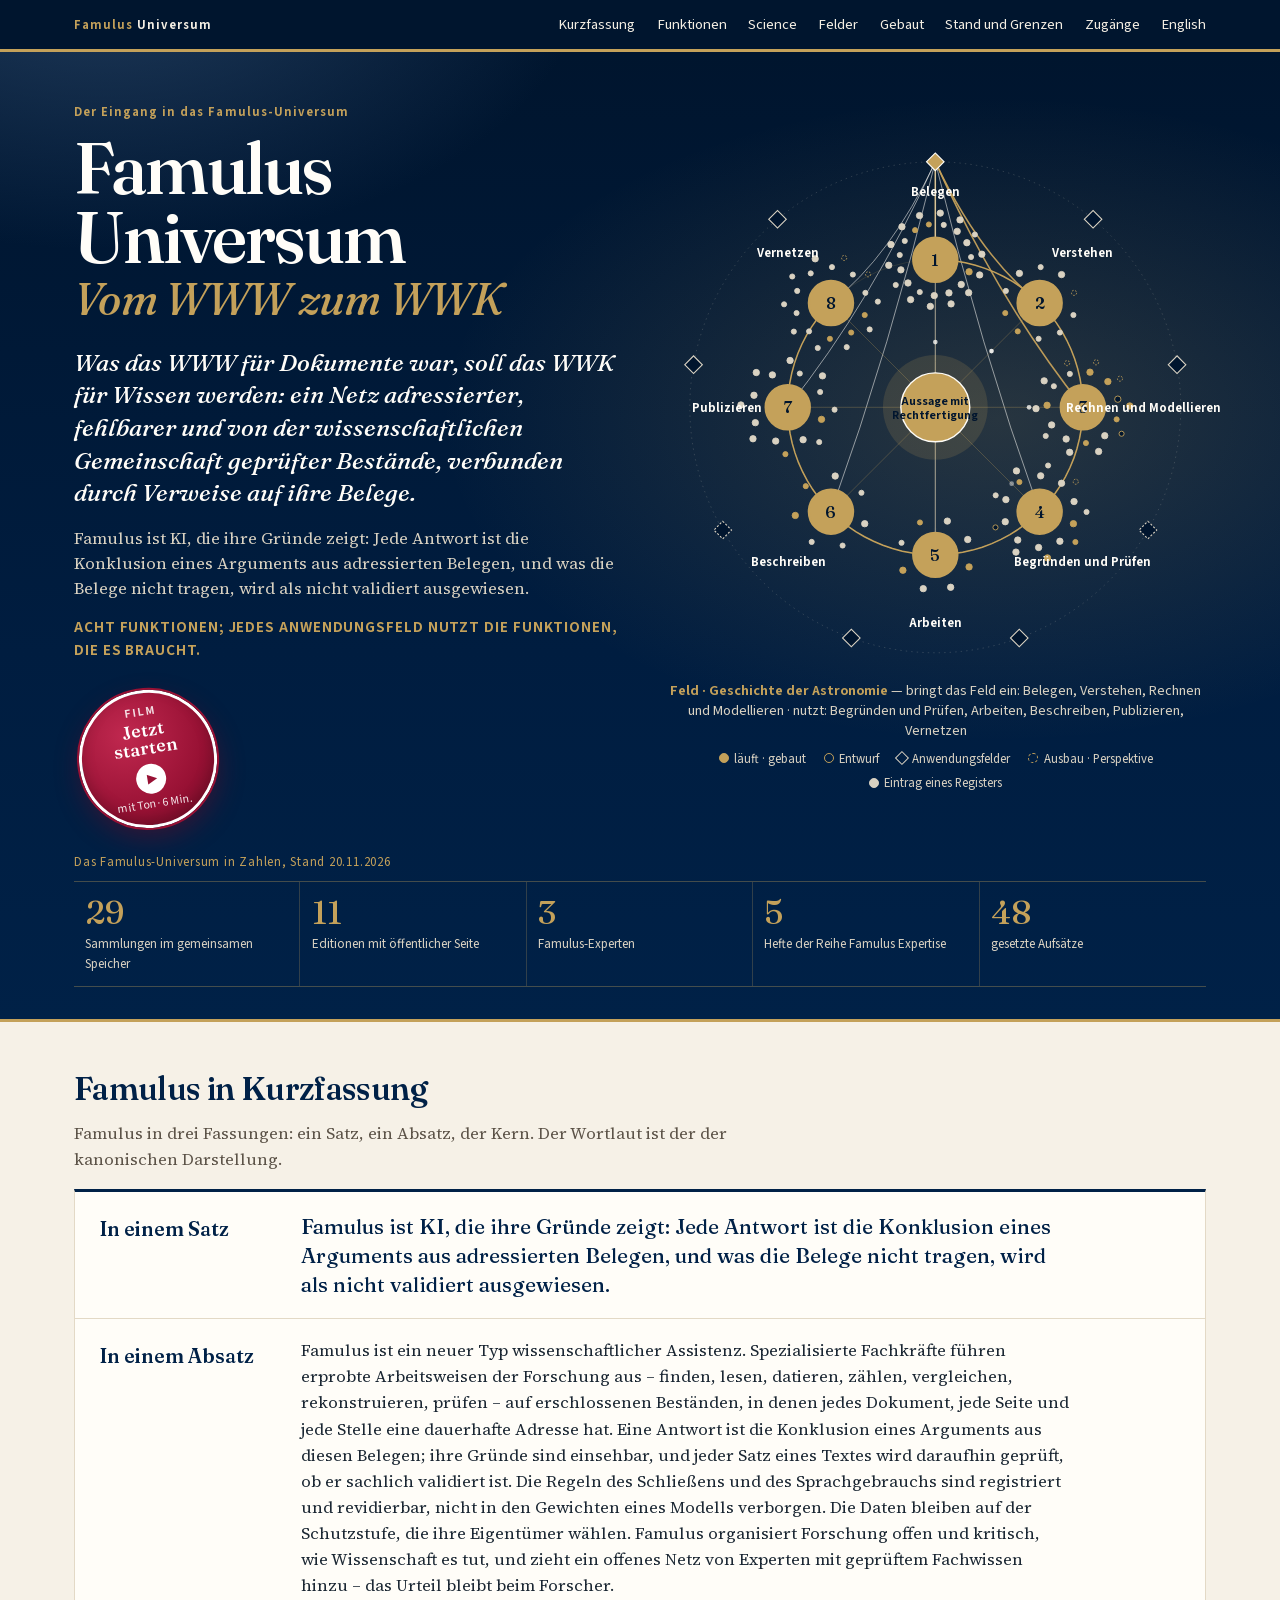
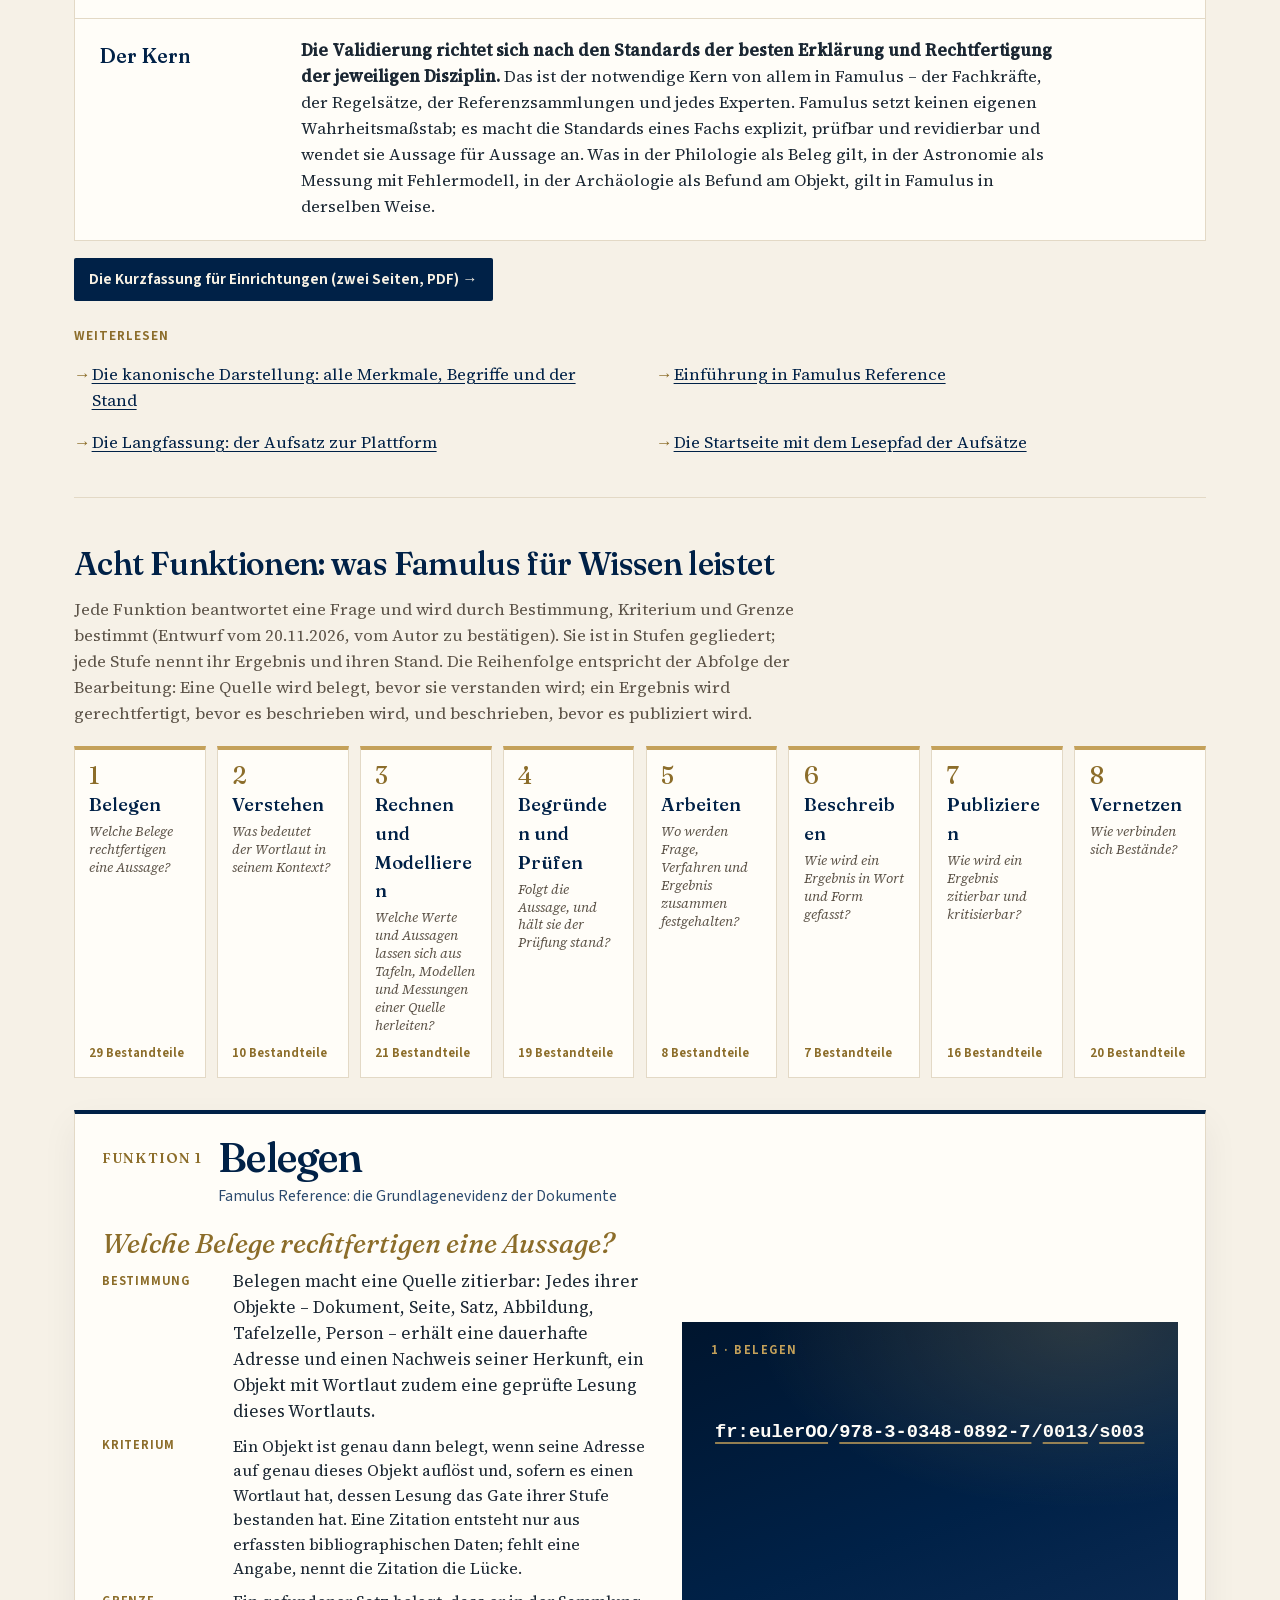
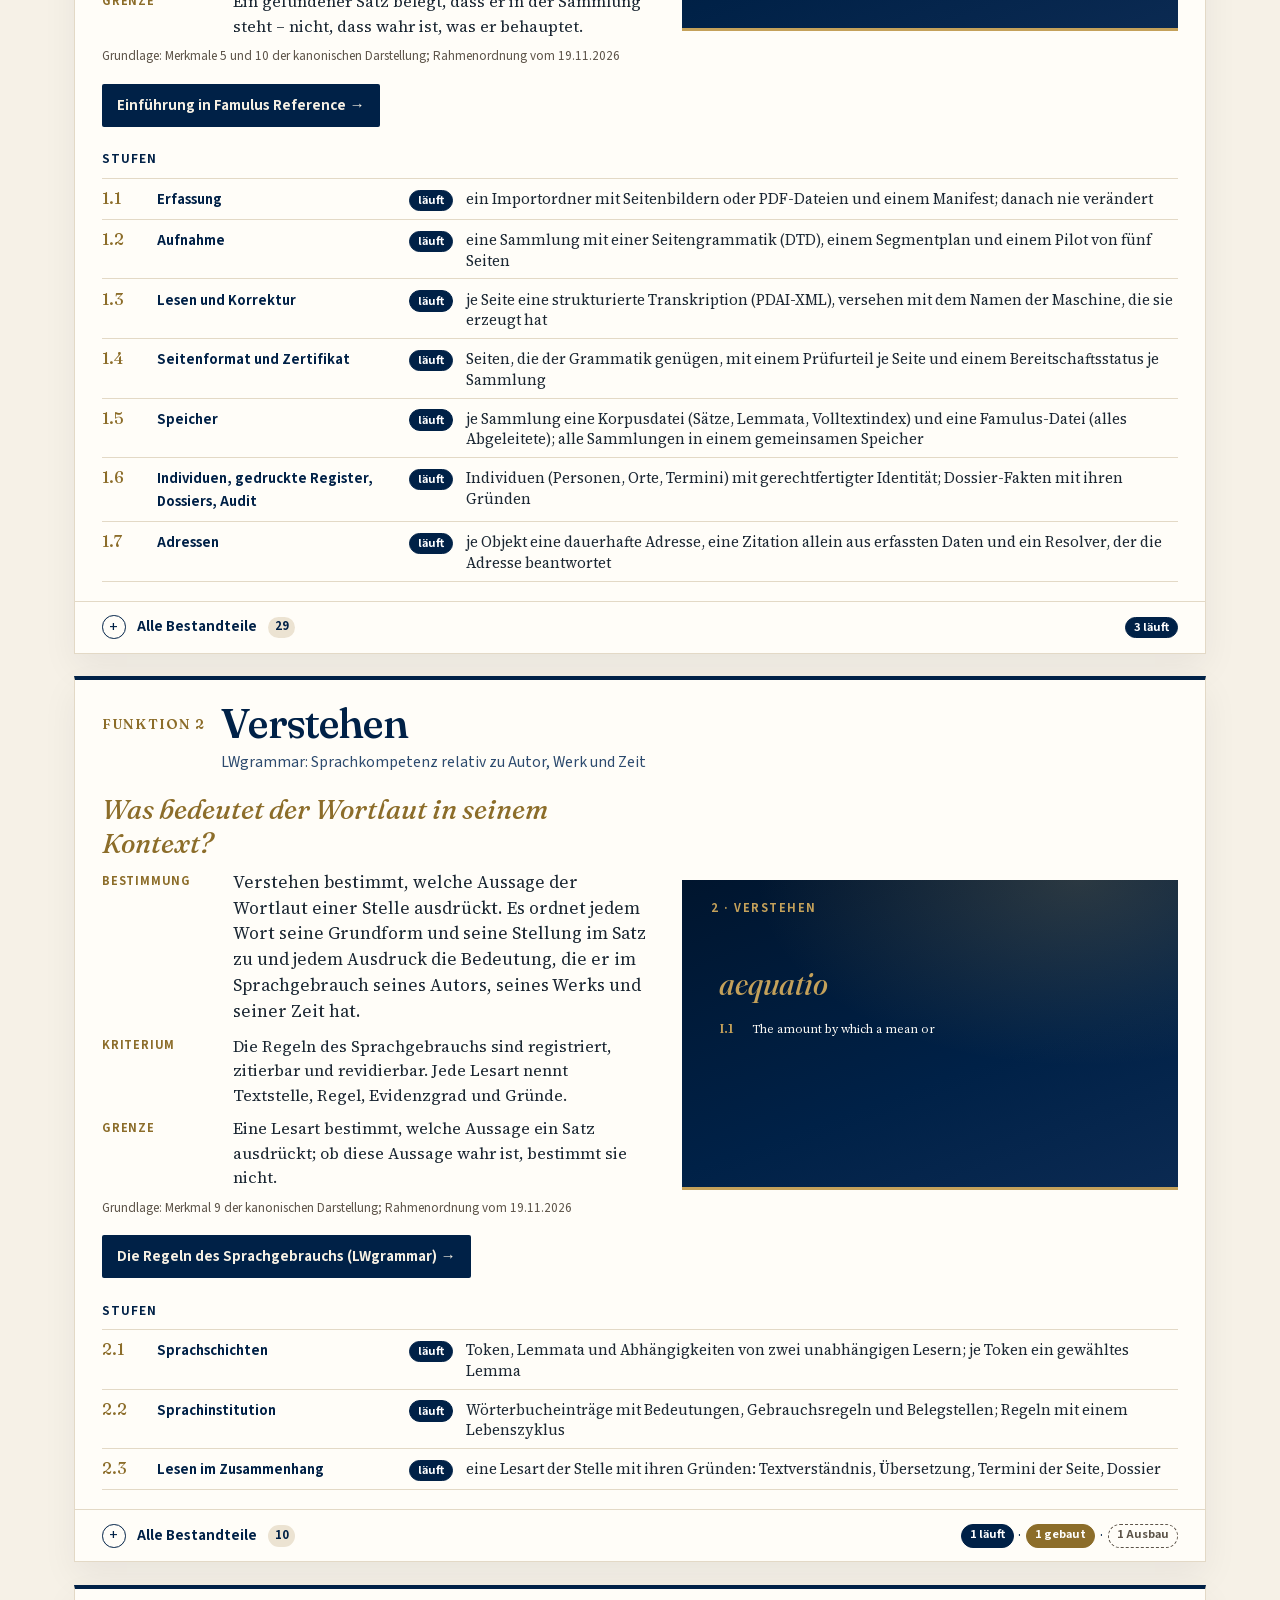
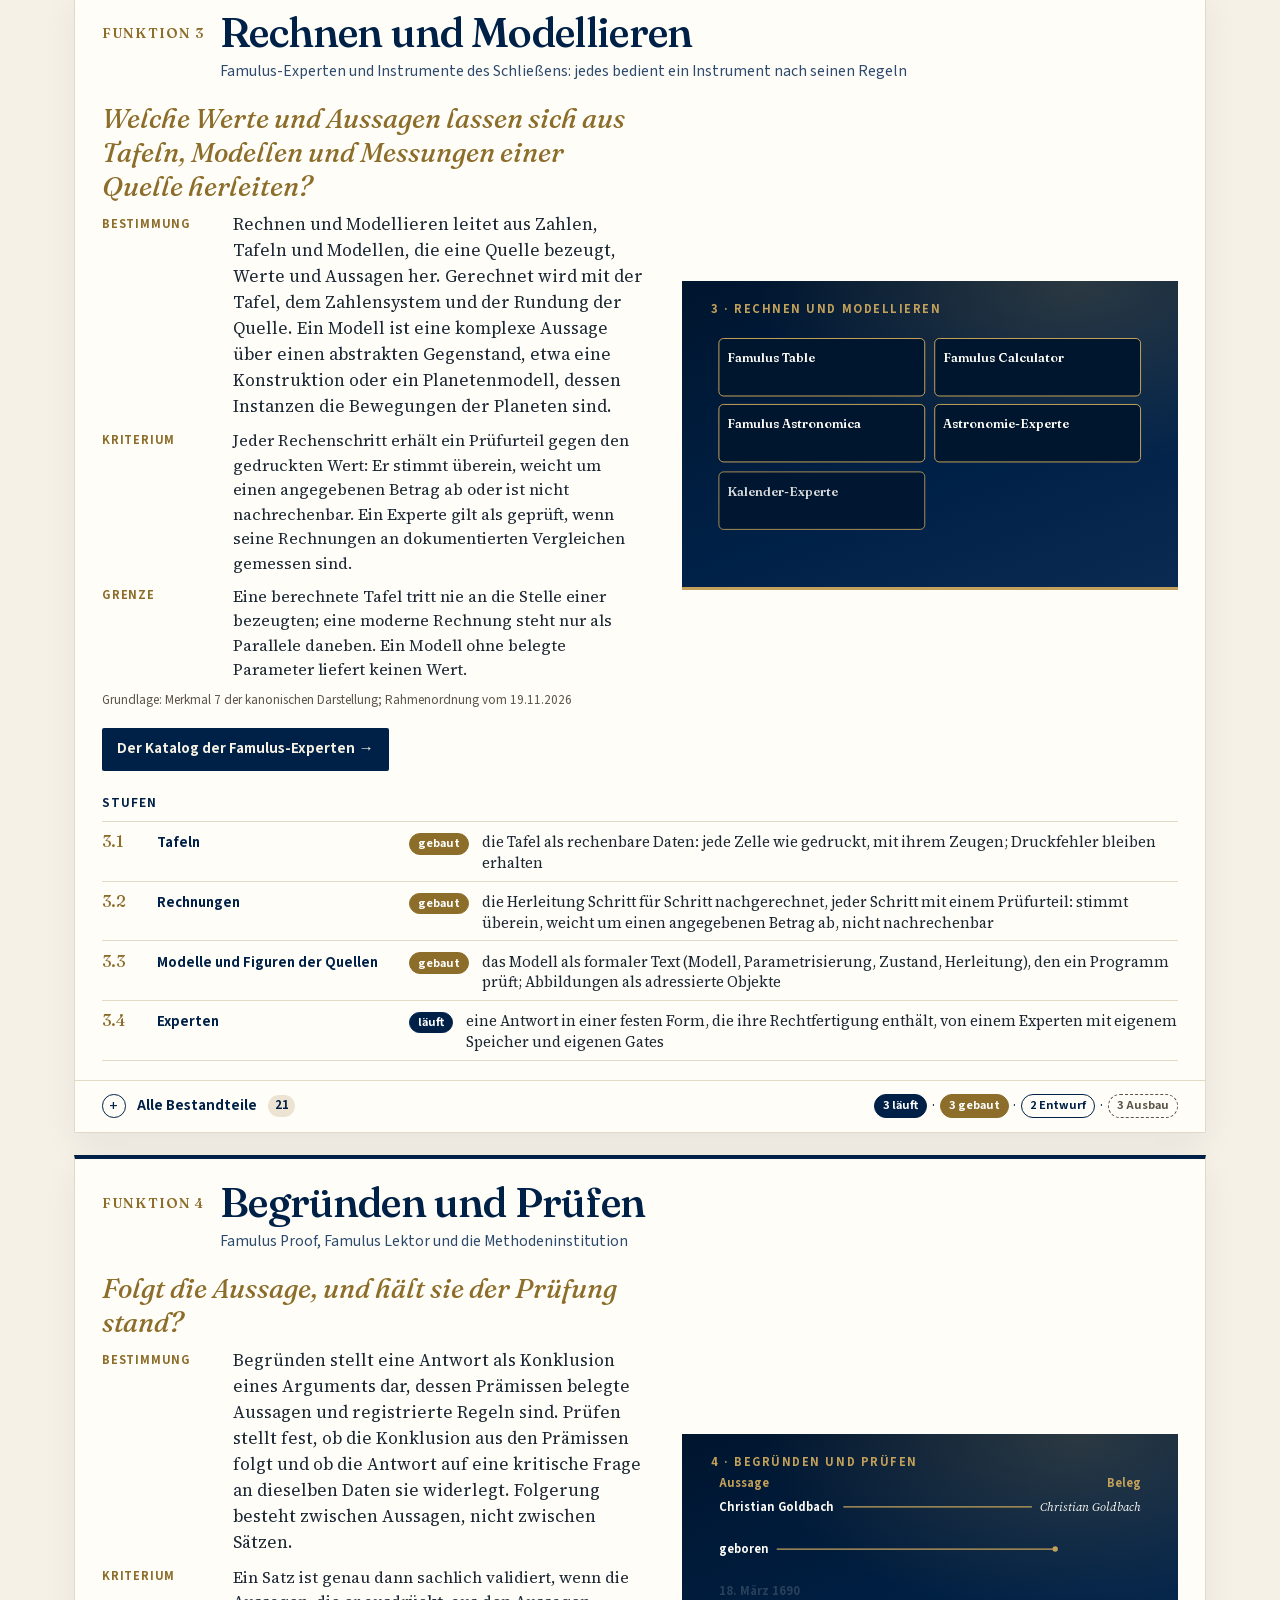
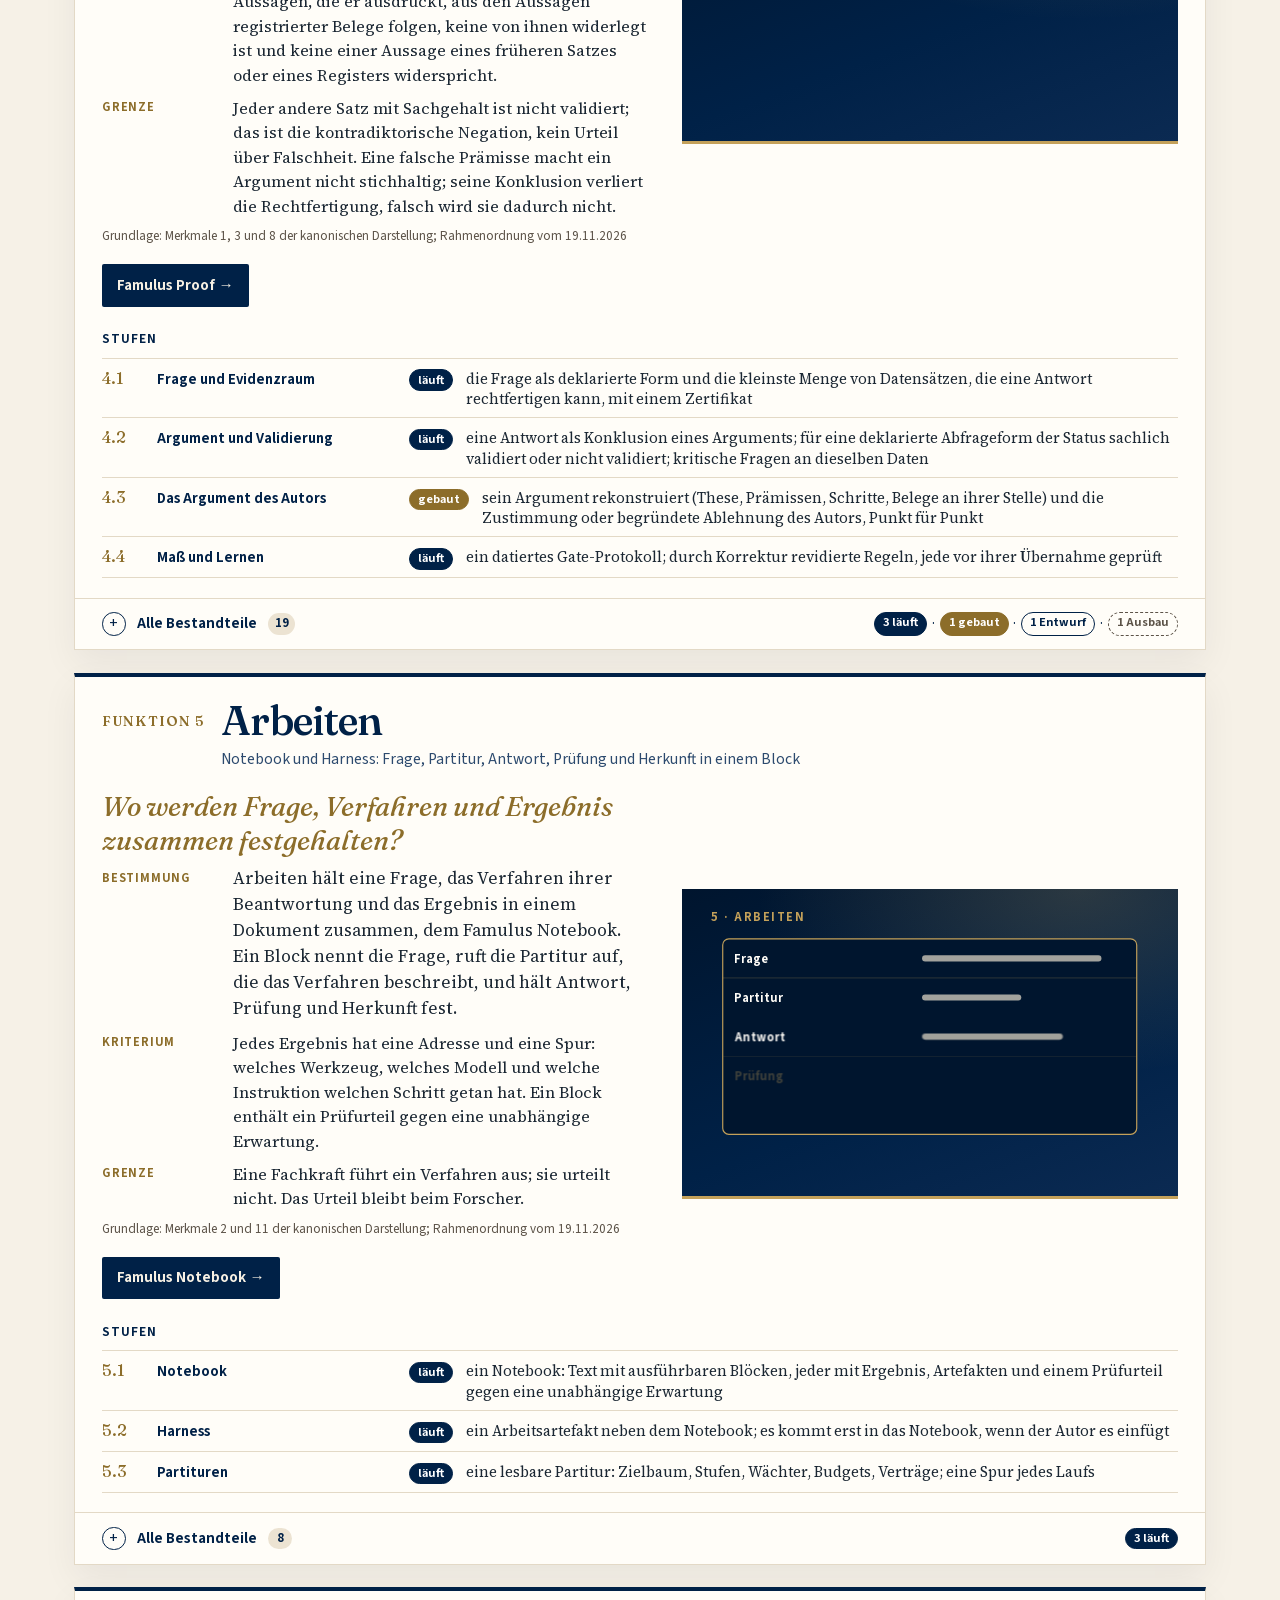
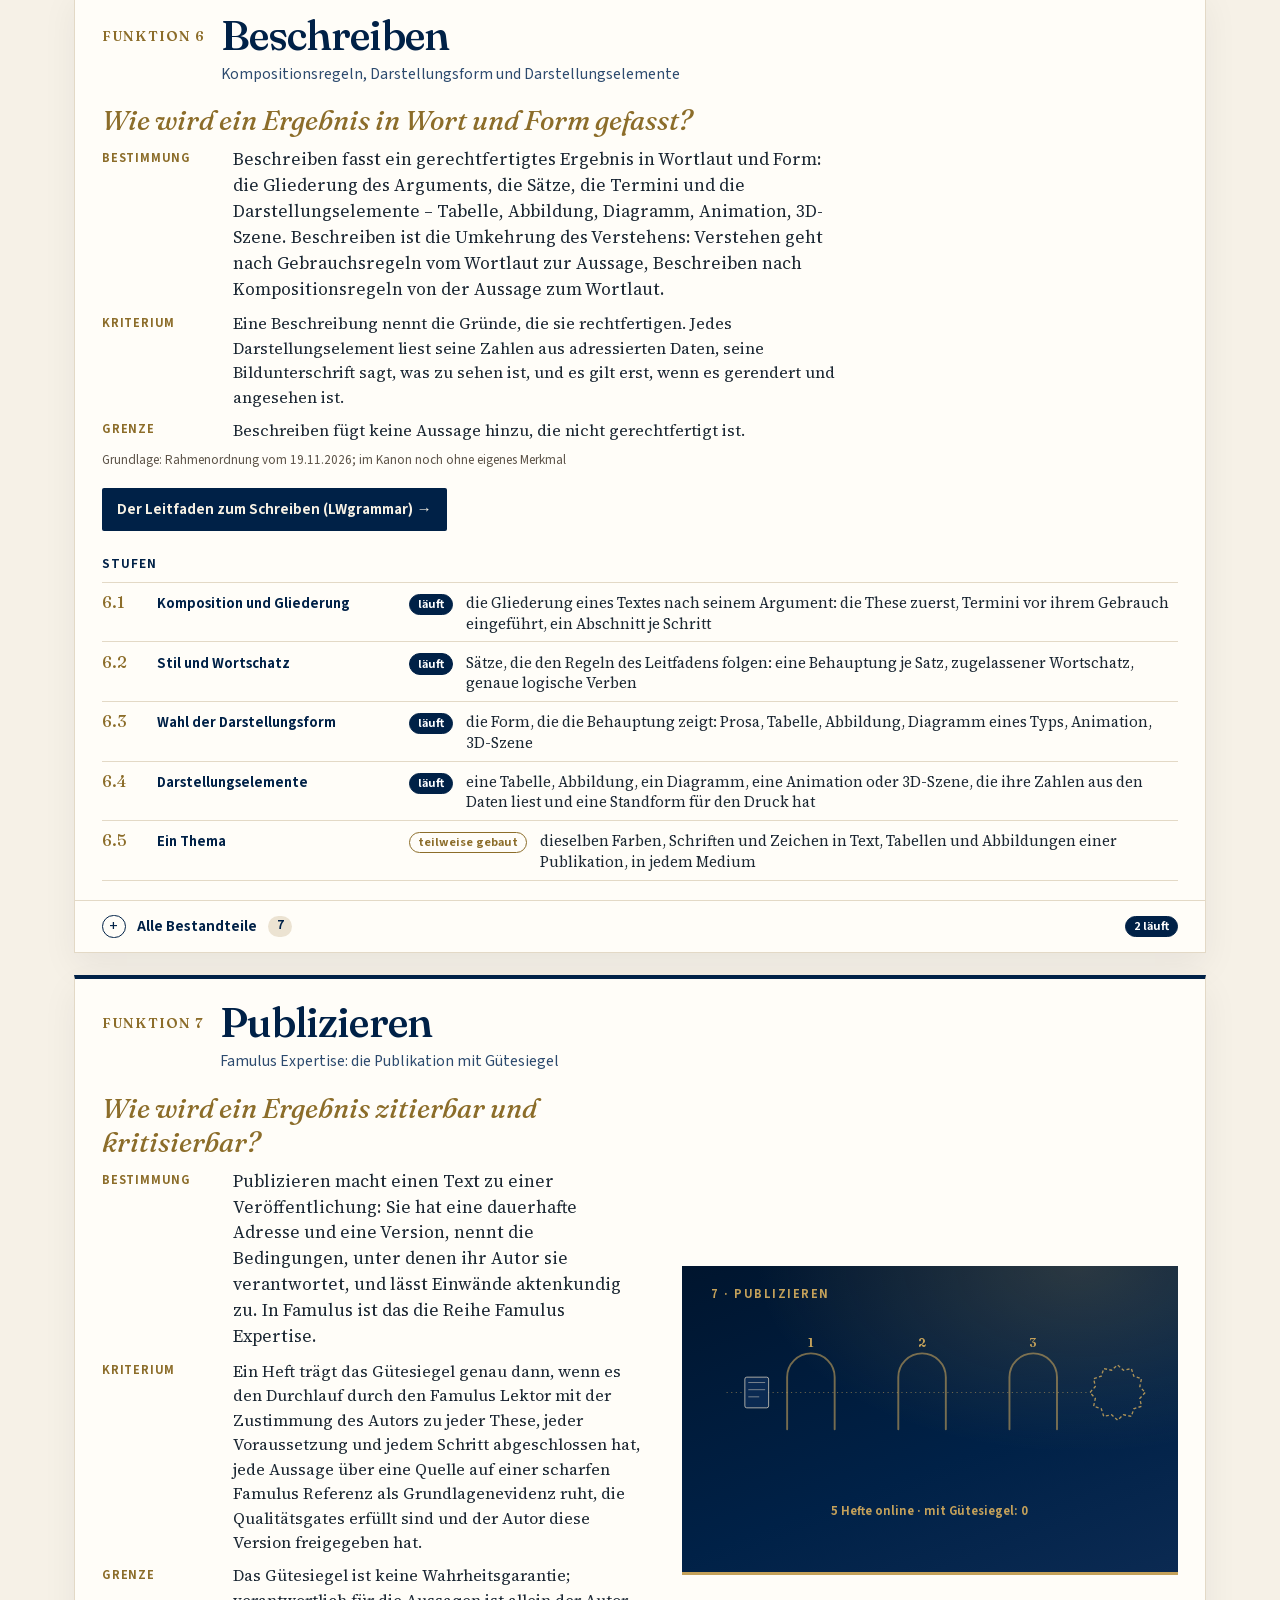
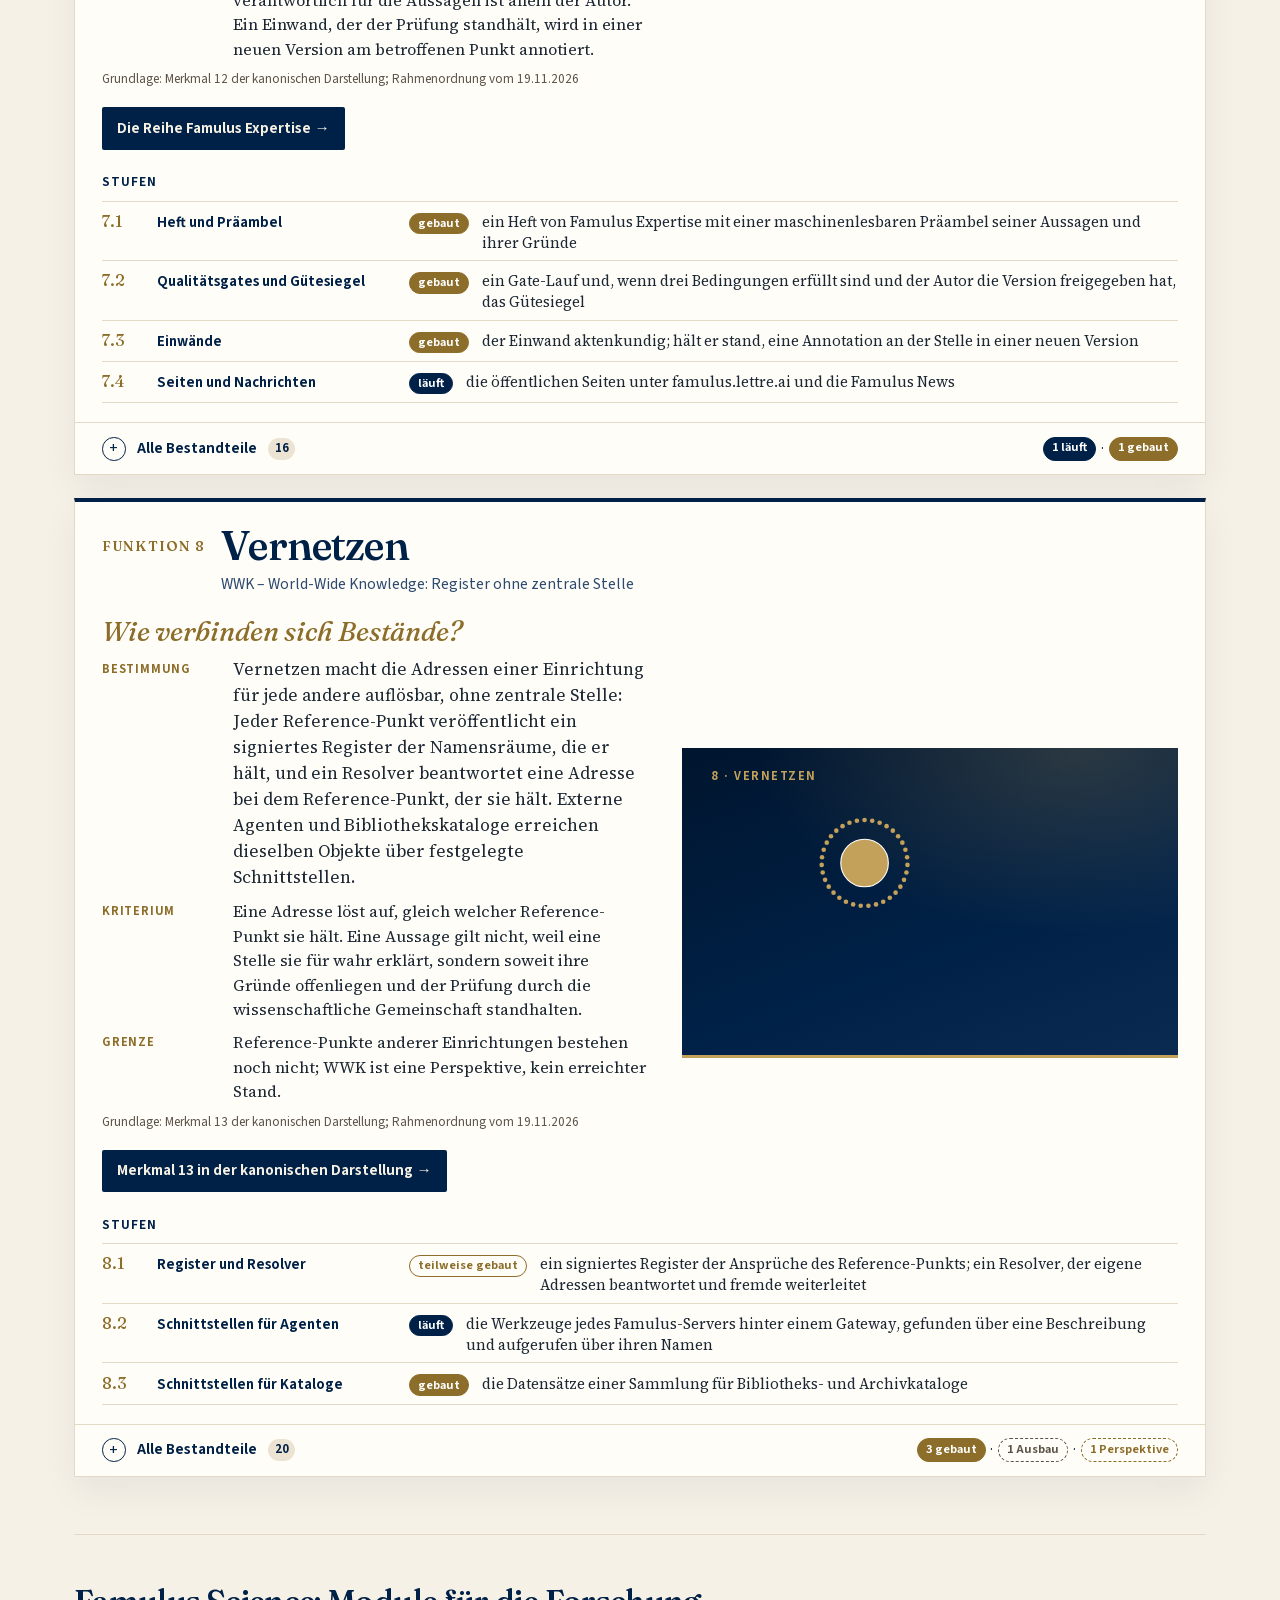
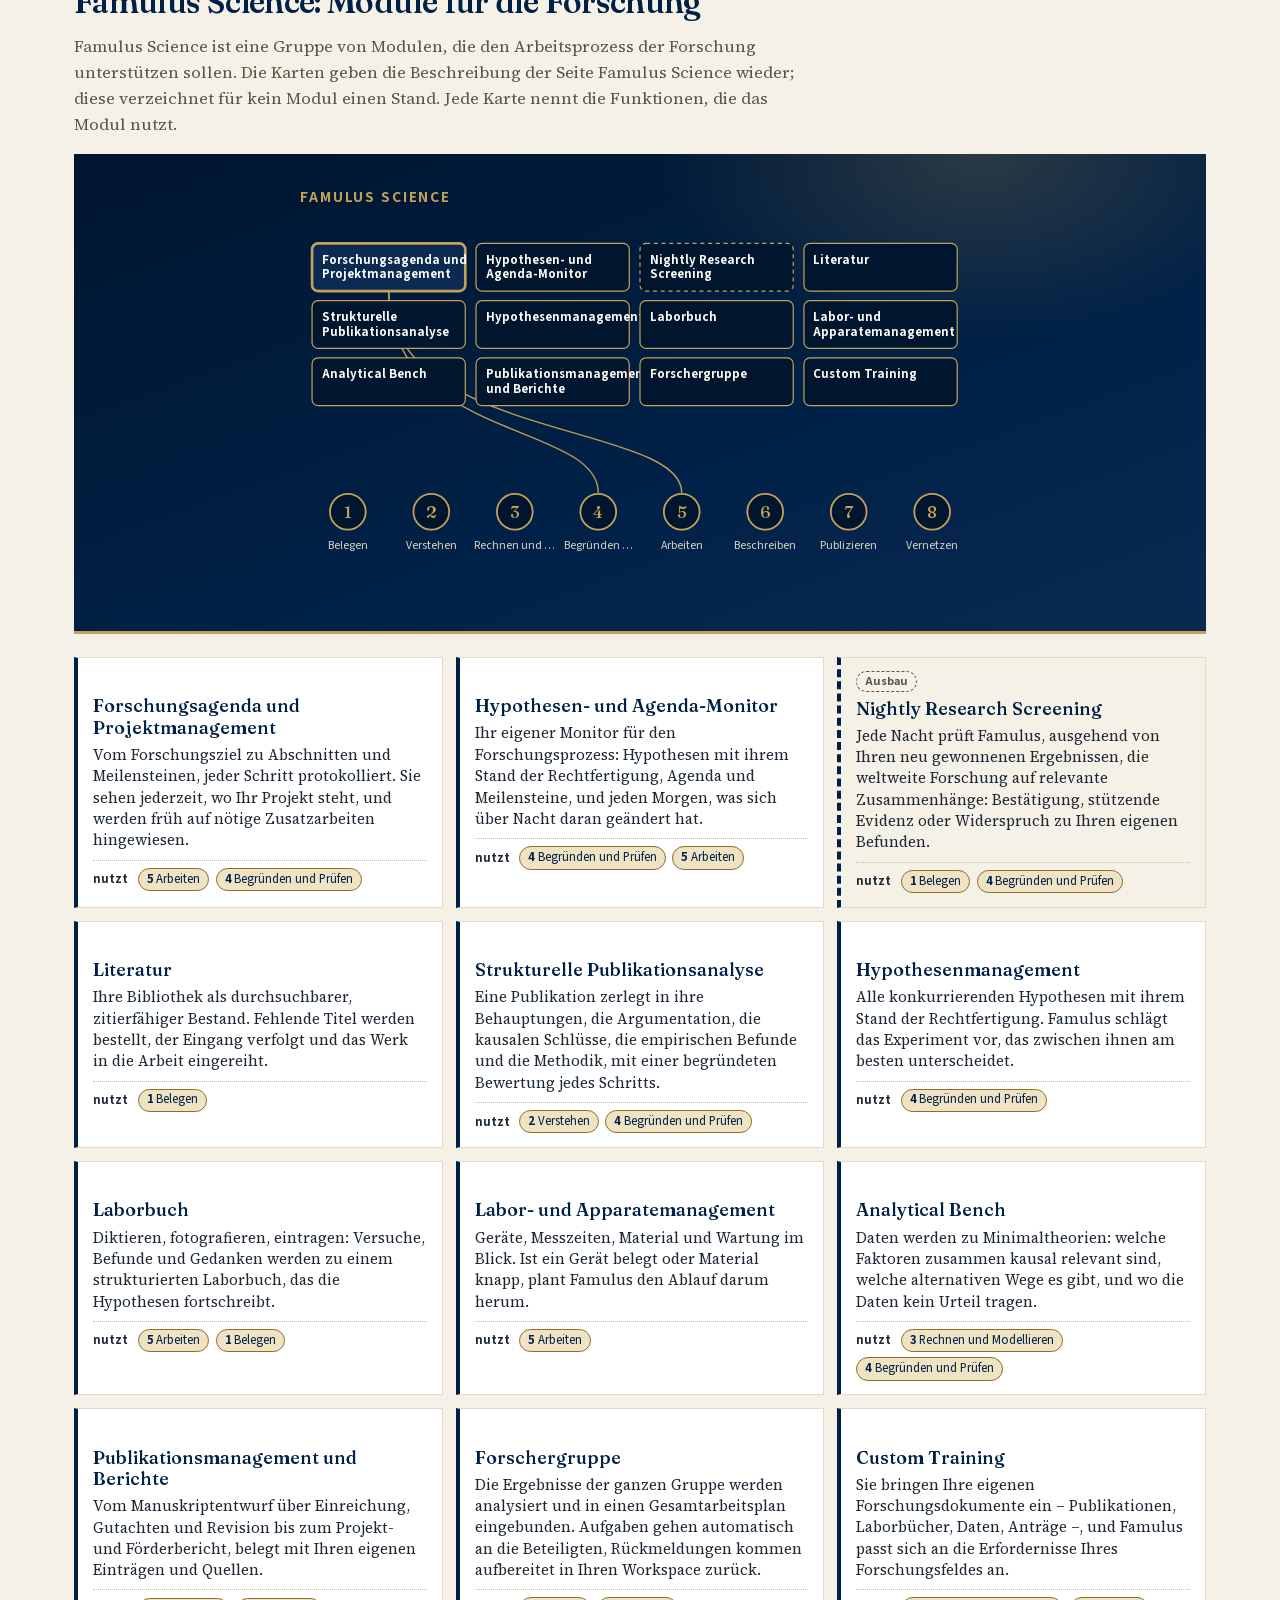
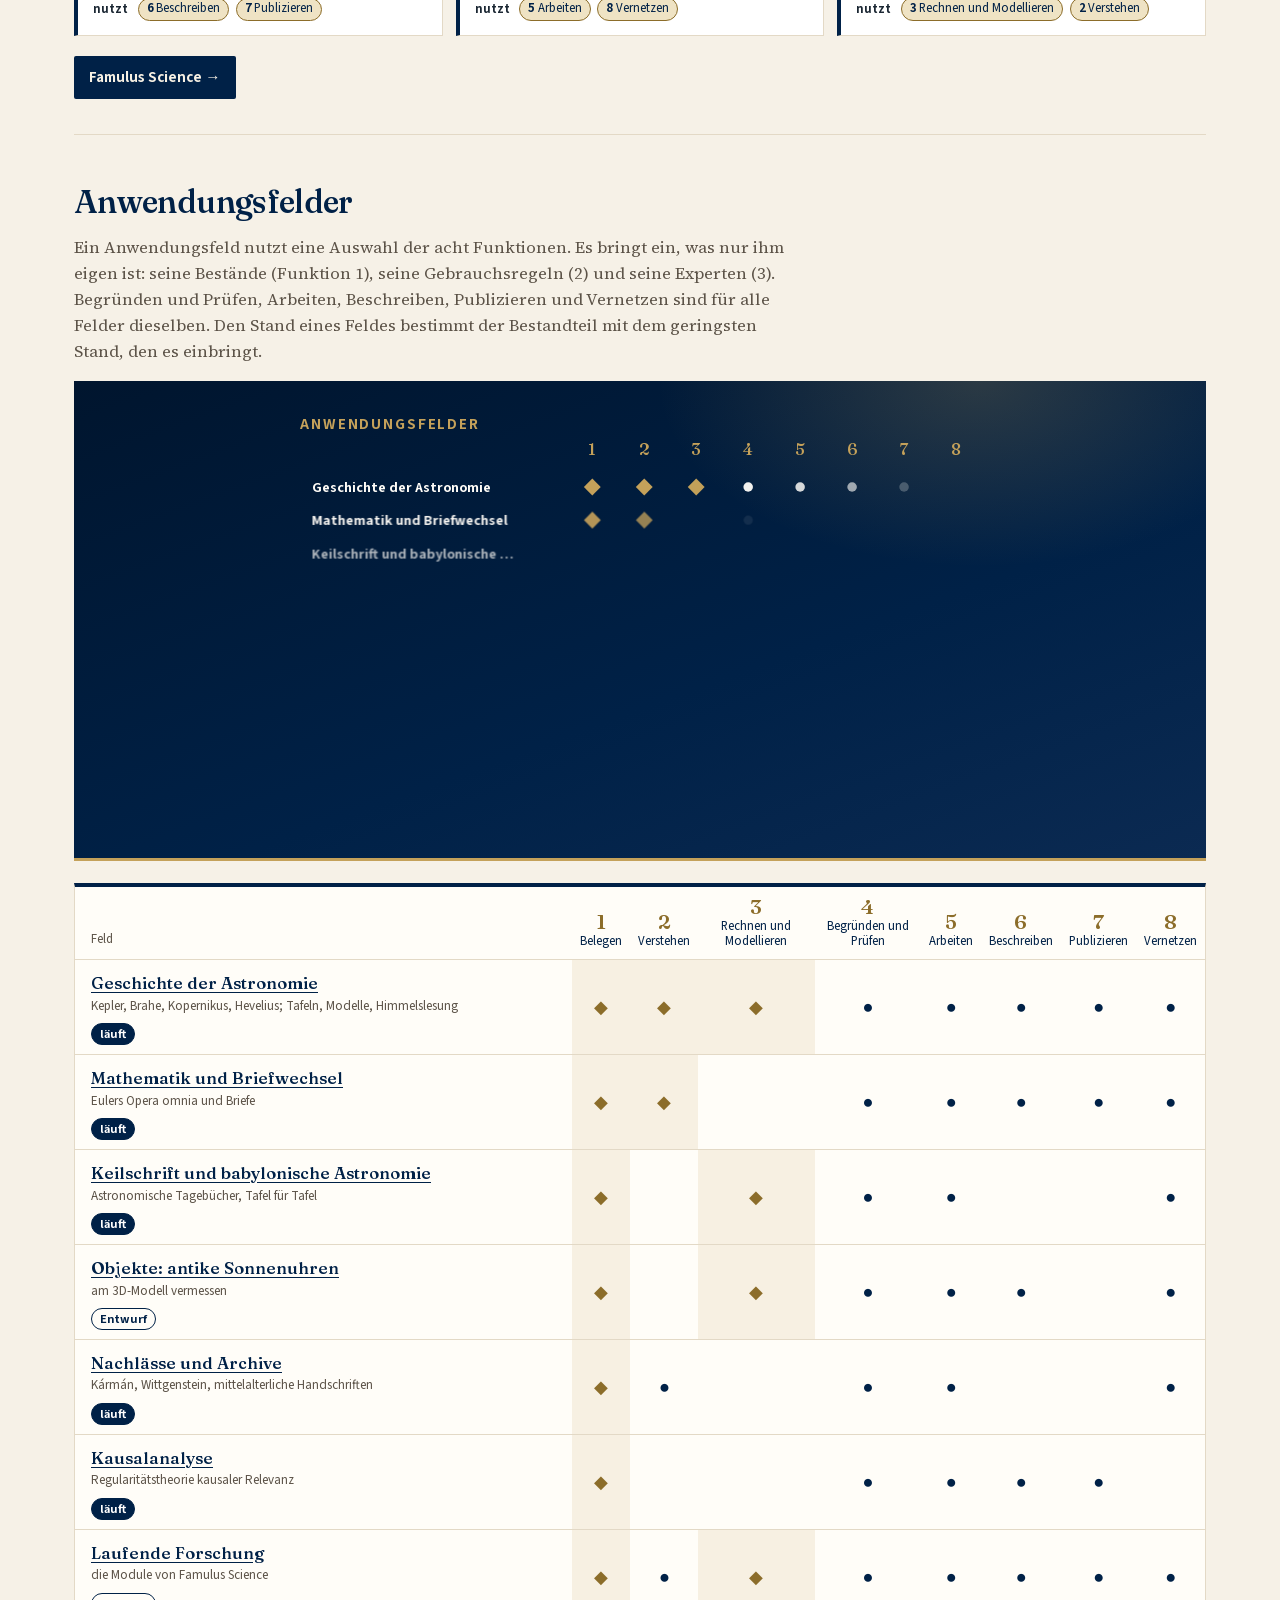
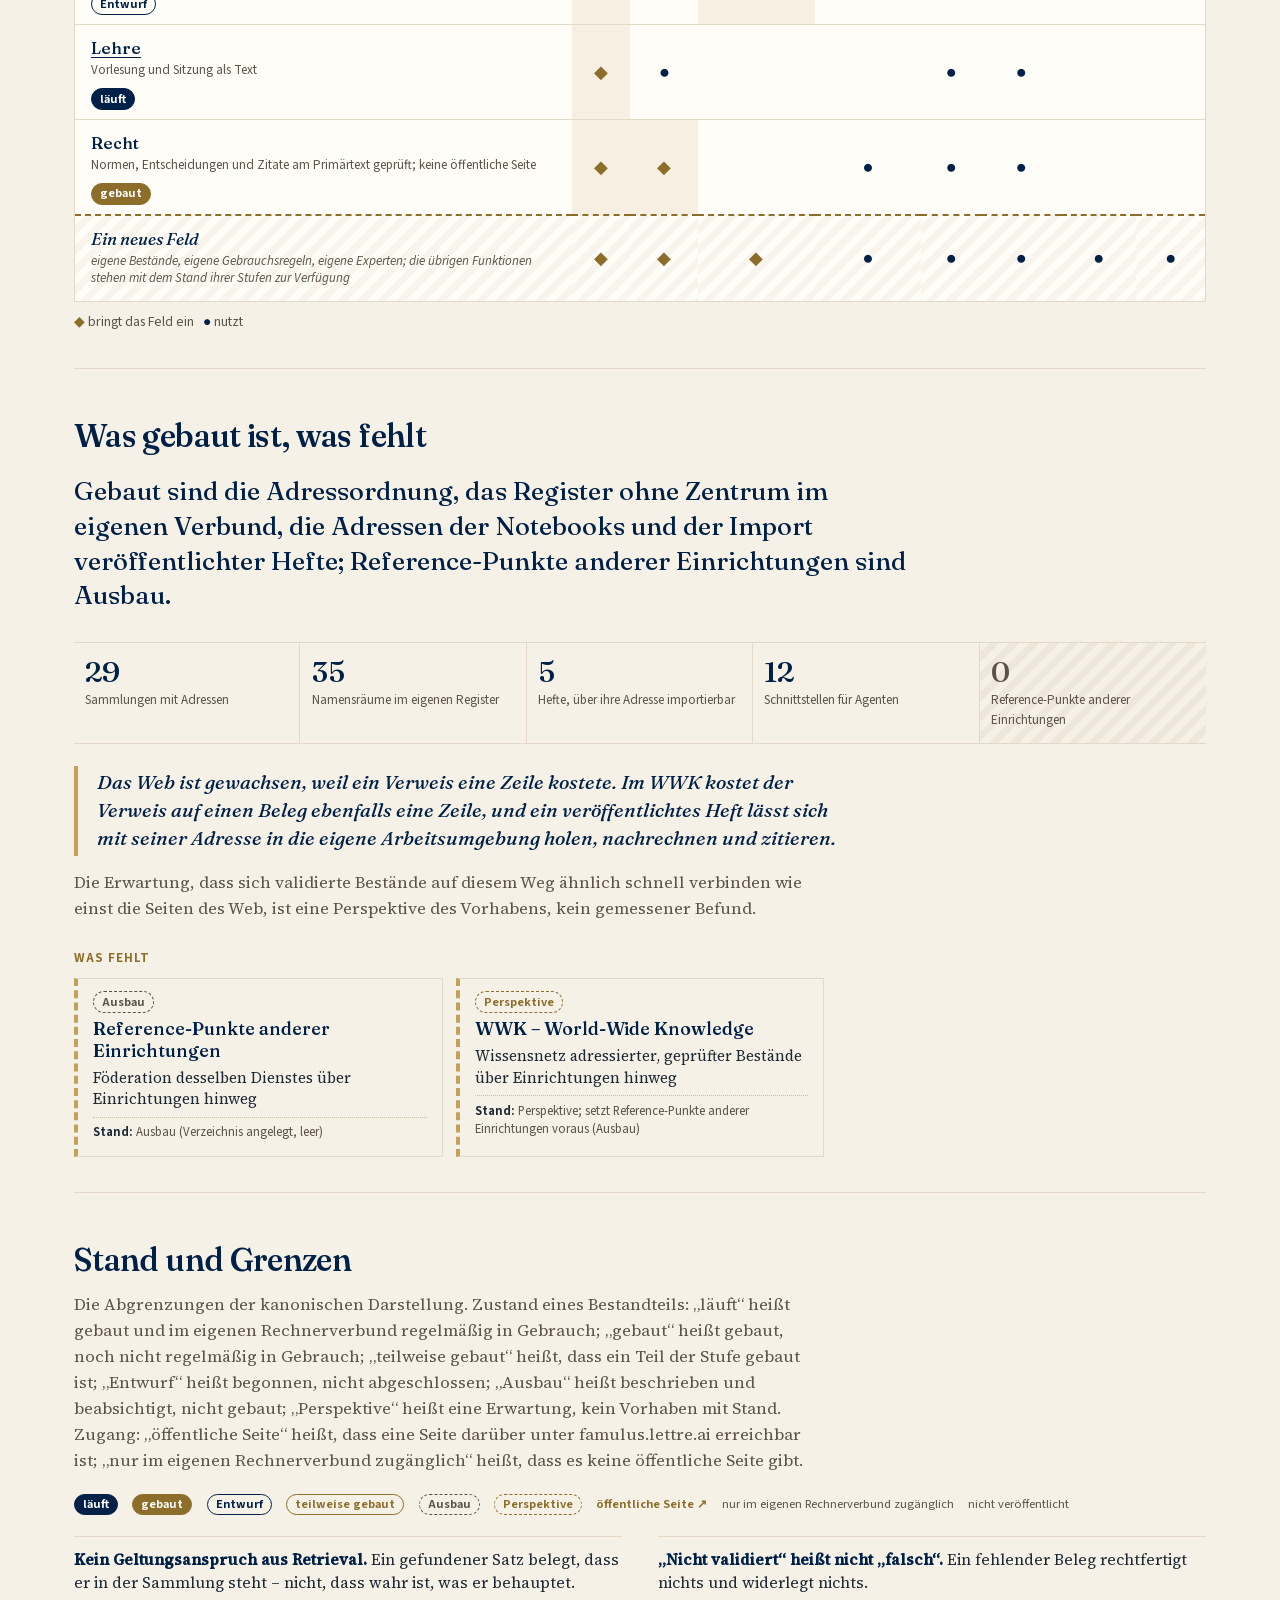
==== commit 388f554e: "Build universum" ====
--- a/index.html
+++ b/index.html
@@ -10,9 +10,9 @@
   <meta property="og:description" content="Der Eingang in das Famulus-Universum: acht Funktionen – Belegen, Verstehen, Rechnen und Modellieren, Begründen und Prüfen, Arbeiten, Beschreiben, Publizieren, Vernetzen –, die Module von Famulus Science und die Anwendungsfelder, mit dem Stand jedes Bestandteils.">
   <meta property="og:type" content="website">
   <link rel="icon" href="favicon.svg" type="image/svg+xml">
-  <link rel="stylesheet" href="assets/fonts.css?v=20261120204545">
-  <link rel="stylesheet" href="assets/landing.css?v=20261120204545">
-  <link rel="stylesheet" href="assets/universum.css?v=20261120204545">
+  <link rel="stylesheet" href="assets/fonts.css?v=20261120210948">
+  <link rel="stylesheet" href="assets/landing.css?v=20261120210948">
+  <link rel="stylesheet" href="assets/universum.css?v=20261120210948">
 <!-- famulus:publisher:start -->
 <meta name="referrer" content="no-referrer-when-downgrade">
 <meta name="publisher" content="OpenScienceTechnology GmbH">
@@ -41,10 +41,10 @@
 
   <main id="inhalt" class="uv">
 <section class="hero uv-hero"><div class="wrap uv-hero-grid"><div class="uv-hero-text"><p class="kicker">Der Eingang in das Famulus-Universum</p><h1>Famulus Universum<em>Vom WWW zum WWK</em></h1><p class="uv-persp">Was das WWW für Dokumente war, soll das WWK für Wissen werden: ein Netz adressierter, fehlbarer und von der wissenschaftlichen Gemeinschaft geprüfter Bestände, verbunden durch Verweise auf ihre Belege.</p><p class="uv-sentence">Famulus ist KI, die ihre Gründe zeigt: Jede Antwort ist die Konklusion eines Arguments aus adressierten Belegen, und was die Belege nicht tragen, wird als nicht validiert ausgewiesen.</p><p class="uv-tagline">Acht Funktionen; jedes Anwendungsfeld nutzt die Funktionen, die es braucht.</p>        <a class="hero-sticker" href="#rundgang" data-guide-start><span class="hs-k">Film</span><span class="hs-t">Jetzt starten</span><span class="hs-play" aria-hidden="true">▶</span><span class="hs-s">mit Ton · 6 Min.</span></a>
-</div><div class="uv-map" id="karte"><div class="uv-map-stage" role="img" aria-label="Karte: acht Funktionen um den Kern, jede Marke ein Bestandteil; außen die Anwendungsfelder"></div><p class="uv-map-info" aria-live="polite"></p></div></div><div class="wrap"><p class="uv-fig-label">Das Famulus-Universum in Zahlen, Stand 20.11.2026</p><div class="figures uv-figures" style="--cols:5"><div><span class="v">29</span><span class="k">Sammlungen im gemeinsamen Speicher</span></div><div><span class="v">11</span><span class="k">Editionen mit öffentlicher Seite</span></div><div><span class="v">3</span><span class="k">Famulus-Experten</span></div><div><span class="v">5</span><span class="k">Hefte der Reihe Famulus Expertise</span></div><div><span class="v">41</span><span class="k">gesetzte Aufsätze</span></div></div></div></section>
+</div><div class="uv-map" id="karte"><div class="uv-map-stage" role="img" aria-label="Karte: acht Funktionen um den Kern, jede Marke ein Bestandteil; außen die Anwendungsfelder"></div><p class="uv-map-info" aria-live="polite"></p></div></div><div class="wrap"><p class="uv-fig-label">Das Famulus-Universum in Zahlen, Stand 20.11.2026</p><div class="figures uv-figures" style="--cols:5"><div><span class="v">29</span><span class="k">Sammlungen im gemeinsamen Speicher</span></div><div><span class="v">11</span><span class="k">Editionen mit öffentlicher Seite</span></div><div><span class="v">3</span><span class="k">Famulus-Experten</span></div><div><span class="v">5</span><span class="k">Hefte der Reihe Famulus Expertise</span></div><div><span class="v">48</span><span class="k">gesetzte Aufsätze</span></div></div></div></section>
     <div class="wrap">
 <section class="band uv-brief" id="kurz"><h2>Famulus in Kurzfassung</h2><p class="section-lead">Famulus in drei Fassungen: ein Satz, ein Absatz, der Kern. Der Wortlaut ist der der kanonischen Darstellung.</p><div class="uv-steps"><div class="uv-step"><h3>In einem Satz</h3><p>Famulus ist KI, die ihre Gründe zeigt: Jede Antwort ist die Konklusion eines Arguments aus adressierten Belegen, und was die Belege nicht tragen, wird als nicht validiert ausgewiesen.</p></div><div class="uv-step"><h3>In einem Absatz</h3><p>Famulus ist ein neuer Typ wissenschaftlicher Assistenz. Spezialisierte Fachkräfte führen erprobte Arbeitsweisen der Forschung aus – finden, lesen, datieren, zählen, vergleichen, rekonstruieren, prüfen – auf erschlossenen Beständen, in denen jedes Dokument, jede Seite und jede Stelle eine dauerhafte Adresse hat. Eine Antwort ist die Konklusion eines Arguments aus diesen Belegen; ihre Gründe sind einsehbar, und jeder Satz eines Textes wird daraufhin geprüft, ob er sachlich validiert ist. Die Regeln des Schließens und des Sprachgebrauchs sind registriert und revidierbar, nicht in den Gewichten eines Modells verborgen. Die Daten bleiben auf der Schutzstufe, die ihre Eigentümer wählen. Famulus organisiert Forschung offen und kritisch, wie Wissenschaft es tut, und zieht ein offenes Netz von Experten mit geprüftem Fachwissen hinzu – das Urteil bleibt beim Forscher.</p></div><div class="uv-step"><h3>Der Kern</h3><p><strong>Die Validierung richtet sich nach den Standards der besten Erklärung und Rechtfertigung der jeweiligen Disziplin.</strong> Das ist der notwendige Kern von allem in Famulus – der Fachkräfte, der Regelsätze, der Referenzsammlungen und jedes Experten. Famulus setzt keinen eigenen Wahrheitsmaßstab; es macht die Standards eines Fachs explizit, prüfbar und revidierbar und wendet sie Aussage für Aussage an. Was in der Philologie als Beleg gilt, in der Astronomie als Messung mit Fehlermodell, in der Archäologie als Befund am Objekt, gilt in Famulus in derselben Weise.</p></div></div><p class="uv-account"><a class="go" href="https://famulus.lettre.ai/harness/assets/famulus-kurzfassung.pdf">Die Kurzfassung für Einrichtungen (zwei Seiten, PDF) &rarr;</a></p><h3 class="uv-sub">Weiterlesen</h3><ul class="uv-reading"><li><a href="https://famulus.lettre.ai/docs/reference/famulus.html">Die kanonische Darstellung: alle Merkmale, Begriffe und der Stand</a></li><li><a href="https://famulus.lettre.ai/docs/reference/famulus-reference-introduction.html">Einführung in Famulus Reference</a></li><li><a href="https://famulus.lettre.ai/#p-famulus-plattform">Die Langfassung: der Aufsatz zur Plattform</a></li><li><a href="https://famulus.lettre.ai/">Die Startseite mit dem Lesepfad der Aufsätze</a></li></ul></section>
-<section class="band uv-chapters" id="kapitel"><h2>Acht Funktionen: was Famulus für Wissen leistet</h2><p class="section-lead">Jede Funktion beantwortet eine Frage und wird durch Bestimmung, Kriterium und Grenze bestimmt (Entwurf vom 20.11.2026, vom Autor zu bestätigen). Sie ist in Stufen gegliedert; jede Stufe nennt ihr Ergebnis und ihren Stand. Die Reihenfolge entspricht der Abfolge der Bearbeitung: Eine Quelle wird belegt, bevor sie verstanden wird; ein Ergebnis wird gerechtfertigt, bevor es beschrieben wird, und beschrieben, bevor es publiziert wird.</p><nav class="uv-index" aria-label="Acht Funktionen: was Famulus für Wissen leistet"><a class="uv-tile" href="#kap-belegen"><span class="uv-tile-num">1</span><span class="uv-tile-name">Belegen</span><span class="uv-tile-title">Welche Belege rechtfertigen eine Aussage?</span><span class="uv-tile-n">29 Bestandteile</span></a><a class="uv-tile" href="#kap-verstehen"><span class="uv-tile-num">2</span><span class="uv-tile-name">Verstehen</span><span class="uv-tile-title">Was bedeutet der Wortlaut in seinem Kontext?</span><span class="uv-tile-n">10 Bestandteile</span></a><a class="uv-tile" href="#kap-rechnen"><span class="uv-tile-num">3</span><span class="uv-tile-name">Rechnen und Modellieren</span><span class="uv-tile-title">Welche Werte und Aussagen lassen sich aus Tafeln, Modellen und Messungen einer Quelle herleiten?</span><span class="uv-tile-n">21 Bestandteile</span></a><a class="uv-tile" href="#kap-begruenden"><span class="uv-tile-num">4</span><span class="uv-tile-name">Begründen und Prüfen</span><span class="uv-tile-title">Folgt die Aussage, und hält sie der Prüfung stand?</span><span class="uv-tile-n">19 Bestandteile</span></a><a class="uv-tile" href="#kap-arbeiten"><span class="uv-tile-num">5</span><span class="uv-tile-name">Arbeiten</span><span class="uv-tile-title">Wo werden Frage, Verfahren und Ergebnis zusammen festgehalten?</span><span class="uv-tile-n">8 Bestandteile</span></a><a class="uv-tile" href="#kap-beschreiben"><span class="uv-tile-num">6</span><span class="uv-tile-name">Beschreiben</span><span class="uv-tile-title">Wie wird ein Ergebnis in Wort und Form gefasst?</span><span class="uv-tile-n">7 Bestandteile</span></a><a class="uv-tile" href="#kap-publizieren"><span class="uv-tile-num">7</span><span class="uv-tile-name">Publizieren</span><span class="uv-tile-title">Wie wird ein Ergebnis zitierbar und kritisierbar?</span><span class="uv-tile-n">16 Bestandteile</span></a><a class="uv-tile" href="#kap-vernetzen"><span class="uv-tile-num">8</span><span class="uv-tile-name">Vernetzen</span><span class="uv-tile-title">Wie verbinden sich Bestände?</span><span class="uv-tile-n">20 Bestandteile</span></a></nav><article class="uv-chapter" id="kap-belegen" data-chapter="belegen"><header class="uv-ch-head"><p class="uv-ch-num">Funktion 1</p><h3>Belegen</h3><p class="uv-ch-title">Famulus Reference: die Grundlagenevidenz der Dokumente</p></header><div class="uv-ch-body"><div class="uv-ch-text"><p class="uv-frage">Welche Belege rechtfertigen eine Aussage?</p><dl class="uv-def"><dt>Bestimmung</dt><dd>Belegen macht eine Quelle zitierbar: Jedes ihrer Objekte – Dokument, Seite, Satz, Abbildung, Tafelzelle, Person – erhält eine dauerhafte Adresse und einen Nachweis seiner Herkunft, ein Objekt mit Wortlaut zudem eine geprüfte Lesung dieses Wortlauts.</dd><dt>Kriterium</dt><dd>Ein Objekt ist genau dann belegt, wenn seine Adresse auf genau dieses Objekt auflöst und, sofern es einen Wortlaut hat, dessen Lesung das Gate ihrer Stufe bestanden hat. Eine Zitation entsteht nur aus erfassten bibliographischen Daten; fehlt eine Angabe, nennt die Zitation die Lücke.</dd><dt>Grenze</dt><dd>Ein gefundener Satz belegt, dass er in der Sammlung steht – nicht, dass wahr ist, was er behauptet.</dd></dl><p class="uv-claim-src">Grundlage: Merkmale 5 und 10 der kanonischen Darstellung; Rahmenordnung vom 19.11.2026</p><p class="uv-go-row"><a class="go uv-main" href="https://famulus.lettre.ai/docs/reference/famulus-reference-introduction.html">Einführung in Famulus Reference &rarr;</a></p></div><div class="uv-mini" data-scene="adresse" aria-hidden="true"></div></div><div class="uv-stages"><h4>Stufen</h4><ol class="uv-stage-list"><li><span class="uv-sg-id">1.1</span><span class="uv-sg-name">Erfassung</span><span class="uv-st uv-st-laeuft">läuft</span><span class="uv-sg-out">ein Importordner mit Seitenbildern oder PDF-Dateien und einem Manifest; danach nie verändert</span></li><li><span class="uv-sg-id">1.2</span><span class="uv-sg-name">Aufnahme</span><span class="uv-st uv-st-laeuft">läuft</span><span class="uv-sg-out">eine Sammlung mit einer Seitengrammatik (DTD), einem Segmentplan und einem Pilot von fünf Seiten</span></li><li><span class="uv-sg-id">1.3</span><span class="uv-sg-name">Lesen und Korrektur</span><span class="uv-st uv-st-laeuft">läuft</span><span class="uv-sg-out">je Seite eine strukturierte Transkription (PDAI-XML), versehen mit dem Namen der Maschine, die sie erzeugt hat</span></li><li><span class="uv-sg-id">1.4</span><span class="uv-sg-name">Seitenformat und Zertifikat</span><span class="uv-st uv-st-laeuft">läuft</span><span class="uv-sg-out">Seiten, die der Grammatik genügen, mit einem Prüfurteil je Seite und einem Bereitschaftsstatus je Sammlung</span></li><li><span class="uv-sg-id">1.5</span><span class="uv-sg-name">Speicher</span><span class="uv-st uv-st-laeuft">läuft</span><span class="uv-sg-out">je Sammlung eine Korpusdatei (Sätze, Lemmata, Volltextindex) und eine Famulus-Datei (alles Abgeleitete); alle Sammlungen in einem gemeinsamen Speicher</span></li><li><span class="uv-sg-id">1.6</span><span class="uv-sg-name">Individuen, gedruckte Register, Dossiers, Audit</span><span class="uv-st uv-st-laeuft">läuft</span><span class="uv-sg-out">Individuen (Personen, Orte, Termini) mit gerechtfertigter Identität; Dossier-Fakten mit ihren Gründen</span></li><li><span class="uv-sg-id">1.7</span><span class="uv-sg-name">Adressen</span><span class="uv-st uv-st-laeuft">läuft</span><span class="uv-sg-out">je Objekt eine dauerhafte Adresse, eine Zitation allein aus erfassten Daten und ein Resolver, der die Adresse beantwortet</span></li></ol></div><details class="uv-all"><summary><span>Alle Bestandteile</span> <span class="uv-n">29</span><span class="uv-tally"><span class="uv-st uv-st-laeuft">3 läuft</span> · <span class="uv-st uv-st-entwurf">1 Entwurf</span></span></summary><div class="uv-group"><h4>1.1 Erfassung <span class="uv-st uv-st-laeuft">läuft</span> <span class="uv-n">2</span></h4><ul class="uv-cards"><li class="uv-card" data-state="laeuft" data-place="public"><p class="uv-card-head"><span class="uv-st uv-st-laeuft">läuft</span><span class="uv-pl uv-pl-public">öffentliche Seite</span></p><h5><a href="https://famulus.lettre.ai/repro/">Famulus Repro</a></h5><p class="uv-card-text">Erfassung mit Smartphone und Tablet, Verarbeitung auf dem eigenen Rechner</p></li><li class="uv-card" data-state="" data-place="public"><p class="uv-card-head"><span class="uv-pl uv-pl-public"><span class="uv-kind">Dokumentation</span>öffentliche Seite</span></p><h5><a href="https://famulus.lettre.ai/docs/repro/">Famulus Repro</a></h5></li></ul></div><div class="uv-group"><h4>1.2 Aufnahme <span class="uv-st uv-st-laeuft">läuft</span> <span class="uv-n">2</span></h4><ul class="uv-cards"><li class="uv-card" data-state="" data-place="public"><p class="uv-card-head"><span class="uv-pl uv-pl-public"><span class="uv-kind">Aufsatz</span>öffentliche Seite</span></p><h5><a href="https://famulus.lettre.ai/#p-ai-scholar">Famulus Reference</a></h5><p class="uv-card-facts">17 S.</p></li><li class="uv-card" data-state="" data-place="public"><p class="uv-card-head"><span class="uv-pl uv-pl-public"><span class="uv-kind">Dokumentation</span>öffentliche Seite</span></p><h5><a href="https://famulus.lettre.ai/docs/pdai/">PDAI structured-XML OCR</a></h5></li></ul></div><div class="uv-group"><h4>1.3 Lesen und Korrektur <span class="uv-st uv-st-laeuft">läuft</span> <span class="uv-n">1</span></h4><ul class="uv-cards"><li class="uv-card" data-state="entwurf" data-place="none"><p class="uv-card-head"><span class="uv-st uv-st-entwurf">Entwurf</span><span class="uv-pl uv-pl-none"><span class="uv-kind">Aufsatz</span>nicht veröffentlicht</span></p><h5>From the Shelf to the Certified Page. Capture, OCR and Cure in Famulus</h5><p class="uv-card-facts">Gliederung</p></li></ul></div><div class="uv-group"><h4>1.4 Seitenformat und Zertifikat <span class="uv-st uv-st-laeuft">läuft</span> <span class="uv-n">1</span></h4><ul class="uv-cards"><li class="uv-card" data-state="" data-place="public"><p class="uv-card-head"><span class="uv-pl uv-pl-public"><span class="uv-kind">Dokumentation</span>öffentliche Seite</span></p><h5><a href="https://famulus.lettre.ai/docs/viewer/">AI-Viewer</a></h5></li></ul></div><div class="uv-group"><h4>1.5 Speicher <span class="uv-st uv-st-laeuft">läuft</span> <span class="uv-n">2</span></h4><ul class="uv-cards"><li class="uv-card" data-state="" data-place="public"><p class="uv-card-head"><span class="uv-pl uv-pl-public"><span class="uv-kind">Dokumentation</span>öffentliche Seite</span></p><h5><a href="https://famulus.lettre.ai/docs/reference/ducklake.html">Der gemeinsame Speicher (DuckLake)</a></h5></li><li class="uv-card" data-state="" data-place="netz"><p class="uv-card-head"><span class="uv-pl uv-pl-netz"><span class="uv-kind">Aufsatz</span>nur im eigenen Rechnerverbund zugänglich</span></p><h5>The Famulus Data Layer</h5><p class="uv-card-facts">12 S.</p></li></ul></div><div class="uv-group"><h4>1.6 Individuen, gedruckte Register, Dossiers, Audit <span class="uv-st uv-st-laeuft">läuft</span> <span class="uv-n">1</span></h4><ul class="uv-cards"><li class="uv-card" data-state="" data-place="netz"><p class="uv-card-head"><span class="uv-pl uv-pl-netz"><span class="uv-kind">Aufsatz</span>nur im eigenen Rechnerverbund zugänglich</span></p><h5>Famulus Register and Dossiers</h5><p class="uv-card-facts">18 S.</p></li></ul></div><div class="uv-group"><h4>1.7 Adressen <span class="uv-st uv-st-laeuft">läuft</span> <span class="uv-n">6</span></h4><ul class="uv-cards"><li class="uv-card" data-state="laeuft" data-place="netz"><p class="uv-card-head"><span class="uv-st uv-st-laeuft">läuft</span><span class="uv-pl uv-pl-netz">nur im eigenen Rechnerverbund zugänglich</span></p><h5>Famulus Reference</h5><p class="uv-card-text">Wissensgrund, <code>fr:</code>-Adressen, Zitation, Herkunft; gemeinsamer Speicher (DuckLake) und Referenzdienst</p><p class="uv-card-facts">29 Sammlungen im gemeinsamen Speicher</p><p class="uv-card-stand"><b>Stand:</b> läuft (29 Sammlungen im gemeinsamen Speicher, Stand 11.11.2026; am 23.10.2026 waren es acht)</p></li><li class="uv-card" data-state="laeuft" data-place="netz"><p class="uv-card-head"><span class="uv-st uv-st-laeuft">läuft</span><span class="uv-pl uv-pl-netz">nur im eigenen Rechnerverbund zugänglich</span></p><h5>Adressordnung famulus-ref/2 und Register des eigenen Reference-Punkts</h5><p class="uv-card-text">Die Adressordnung <code>famulus-ref/2</code> und ihr Register ohne Zentrum: Jedes Objekt (Satz, Absatz, Abbildung, Person, Ort, Datum, Sprachnorm, Objekt mit 3D-Modell) hat genau eine <code>fr:</code>-Adresse; jeder Reference-Punkt veröffentlicht sein eigenes, signiertes Register, und jeder Resolver kennt das Netz aus den Registern, die er zwischengespeichert hat.</p><p class="uv-card-facts">35 Namensräume am eigenen Reference-Punkt</p></li><li class="uv-card" data-state="" data-place="netz"><p class="uv-card-head"><span class="uv-pl uv-pl-netz">nur im eigenen Rechnerverbund zugänglich</span></p><h5>Evidenzstufen: Grundlagenevidenz, Sekundärevidenz, Referenzautorität</h5><p class="uv-card-text">Grundlagenevidenz (Fundort in der Quelle), Sekundärevidenz (Kommentar, Auswertung), Referenzautorität (Lexikon, Norm). Eine Klassifikation der Herkunft, keine Rangordnung.</p></li><li class="uv-card" data-state="" data-place="public"><p class="uv-card-head"><span class="uv-pl uv-pl-public"><span class="uv-kind">Dokumentation</span>öffentliche Seite</span></p><h5><a href="https://famulus.lettre.ai/docs/reference/famulus-reference.html">Technische Spezifikation von Famulus Reference</a></h5></li><li class="uv-card" data-state="" data-place="public"><p class="uv-card-head"><span class="uv-pl uv-pl-public"><span class="uv-kind">Dokumentation</span>öffentliche Seite</span></p><h5><a href="https://famulus.lettre.ai/docs/reference/famulus-reference-introduction.html">famulus-reference</a></h5></li><li class="uv-card" data-state="" data-place="netz"><p class="uv-card-head"><span class="uv-pl uv-pl-netz"><span class="uv-kind">Schnittstelle für Agenten</span>nur im eigenen Rechnerverbund zugänglich</span></p><h5>famulus-reference</h5><p class="uv-card-facts">Namensraum reference · 24 Werkzeuge</p></li></ul></div><div class="uv-group"><h4>Erschlossene Bestände: die Editionen <span class="uv-n">14</span></h4><ul class="uv-chips"><li class="uv-chip" data-place="public"><a href="https://famulus.lettre.ai/editions/">Übersicht der Editionen</a></li><li class="uv-chip" data-place="public"><a href="https://famulus.lettre.ai/euler/">Euler</a></li><li class="uv-chip" data-place="public"><a href="https://famulus.lettre.ai/kepler/">Kepler</a></li><li class="uv-chip" data-place="public"><a href="https://famulus.lettre.ai/kepleriana/">Kepleriana 2026</a></li><li class="uv-chip" data-place="public"><a href="https://famulus.lettre.ai/brahe/">Brahe</a></li><li class="uv-chip" data-place="public"><a href="https://famulus.lettre.ai/kopernikus/">Kopernikus</a></li><li class="uv-chip" data-place="netz">Hevelius<span class="uv-pl uv-pl-netz"><span class="uv-kind">Seite</span>nur im eigenen Rechnerverbund zugänglich</span></li><li class="uv-chip" data-place="public"><a href="https://famulus.lettre.ai/babylon/">Babylonische Astronomie</a></li><li class="uv-chip" data-place="public"><a href="https://famulus.lettre.ai/sundials/de/">Antike Sonnenuhren</a></li><li class="uv-chip" data-place="public"><a href="https://famulus.lettre.ai/medieval/">Mittelalterliche Handschriften</a></li><li class="uv-chip" data-place="public"><a href="https://famulus.lettre.ai/karman/">Kármán-Nachlass</a></li><li class="uv-chip" data-place="public"><a href="https://famulus.lettre.ai/wittgenstein-mechanik/">Wittgenstein und die Mechanik</a></li><li class="uv-chip" data-place="public"><a href="https://famulus.lettre.ai/tractatus-typoskripte/">Tractatus-Typoskripte</a></li><li class="uv-chip" data-place="netz">Kirch Collection<span class="uv-pl uv-pl-netz"><span class="uv-kind">Seite</span>nur im eigenen Rechnerverbund zugänglich</span></li></ul></div></details></article><article class="uv-chapter" id="kap-verstehen" data-chapter="verstehen"><header class="uv-ch-head"><p class="uv-ch-num">Funktion 2</p><h3>Verstehen</h3><p class="uv-ch-title">LWgrammar: Sprachkompetenz relativ zu Autor, Werk und Zeit</p></header><div class="uv-ch-body"><div class="uv-ch-text"><p class="uv-frage">Was bedeutet der Wortlaut in seinem Kontext?</p><dl class="uv-def"><dt>Bestimmung</dt><dd>Verstehen bestimmt, welche Aussage der Wortlaut einer Stelle ausdrückt. Es ordnet jedem Wort seine Grundform und seine Stellung im Satz zu und jedem Ausdruck die Bedeutung, die er im Sprachgebrauch seines Autors, seines Werks und seiner Zeit hat.</dd><dt>Kriterium</dt><dd>Die Regeln des Sprachgebrauchs sind registriert, zitierbar und revidierbar. Jede Lesart nennt Textstelle, Regel, Evidenzgrad und Gründe.</dd><dt>Grenze</dt><dd>Eine Lesart bestimmt, welche Aussage ein Satz ausdrückt; ob diese Aussage wahr ist, bestimmt sie nicht.</dd></dl><p class="uv-claim-src">Grundlage: Merkmal 9 der kanonischen Darstellung; Rahmenordnung vom 19.11.2026</p><p class="uv-go-row"><a class="go uv-main" href="https://famulus.lettre.ai/docs/writing/">Die Regeln des Sprachgebrauchs (LWgrammar) &rarr;</a></p></div><div class="uv-mini" data-scene="sprache" aria-hidden="true"></div></div><div class="uv-stages"><h4>Stufen</h4><ol class="uv-stage-list"><li><span class="uv-sg-id">2.1</span><span class="uv-sg-name">Sprachschichten</span><span class="uv-st uv-st-laeuft">läuft</span><span class="uv-sg-out">Token, Lemmata und Abhängigkeiten von zwei unabhängigen Lesern; je Token ein gewähltes Lemma</span></li><li><span class="uv-sg-id">2.2</span><span class="uv-sg-name">Sprachinstitution</span><span class="uv-st uv-st-laeuft">läuft</span><span class="uv-sg-out">Wörterbucheinträge mit Bedeutungen, Gebrauchsregeln und Belegstellen; Regeln mit einem Lebenszyklus</span></li><li><span class="uv-sg-id">2.3</span><span class="uv-sg-name">Lesen im Zusammenhang</span><span class="uv-st uv-st-laeuft">läuft</span><span class="uv-sg-out">eine Lesart der Stelle mit ihren Gründen: Textverständnis, Übersetzung, Termini der Seite, Dossier</span></li></ol></div><details class="uv-all"><summary><span>Alle Bestandteile</span> <span class="uv-n">10</span><span class="uv-tally"><span class="uv-st uv-st-laeuft">1 läuft</span> · <span class="uv-st uv-st-gebaut">1 gebaut</span> · <span class="uv-st uv-st-entwurf">1 Entwurf</span> · <span class="uv-st uv-st-ausbau">1 Ausbau</span></span></summary><div class="uv-group"><h4>2.1 Sprachschichten <span class="uv-st uv-st-laeuft">läuft</span> <span class="uv-n">3</span></h4><ul class="uv-cards"><li class="uv-card" data-state="" data-place="netz"><p class="uv-card-head"><span class="uv-pl uv-pl-netz"><span class="uv-kind">Schnittstelle für Agenten</span>nur im eigenen Rechnerverbund zugänglich</span></p><h5>Sprachanalyse je Sprache (Latein, Altgriechisch, moderne Sprachen)</h5><p class="uv-card-facts">Namensraum spacy · 7 Werkzeuge</p></li><li class="uv-card" data-state="" data-place="netz"><p class="uv-card-head"><span class="uv-pl uv-pl-netz"><span class="uv-kind">Aufsatz</span>nur im eigenen Rechnerverbund zugänglich</span></p><h5>The Famulus Data Layer</h5><p class="uv-card-facts">12 S.</p></li><li class="uv-card" data-state="entwurf" data-place="none"><p class="uv-card-head"><span class="uv-st uv-st-entwurf">Entwurf</span><span class="uv-pl uv-pl-none"><span class="uv-kind">Aufsatz</span>nicht veröffentlicht</span></p><h5>Two Readers for One Text. The Linguistic Layers of Famulus</h5><p class="uv-card-facts">Gliederung</p></li></ul></div><div class="uv-group"><h4>2.2 Sprachinstitution <span class="uv-st uv-st-laeuft">läuft</span> <span class="uv-n">4</span></h4><ul class="uv-cards"><li class="uv-card" data-state="laeuft" data-place="netz"><p class="uv-card-head"><span class="uv-st uv-st-laeuft">läuft</span><span class="uv-pl uv-pl-netz">nur im eigenen Rechnerverbund zugänglich</span></p><h5>Sprachinstitution (LWgrammar)</h5><p class="uv-card-text">Register der Gebrauchsregeln, begründete Normalisierung</p></li><li class="uv-card" data-state="gebaut" data-place="netz"><p class="uv-card-head"><span class="uv-st uv-st-gebaut">gebaut</span><span class="uv-pl uv-pl-netz">nur im eigenen Rechnerverbund zugänglich</span></p><h5>Lateinische Fachterminologie (LWgrammar)</h5><p class="uv-card-text">Sondersammlung „Kepler: A Finding Dictionary of Geometrical and Astronomical Terms“ – 129 Termini, 146 Bedeutungen, 708 Belege mit Fundort; Register zur Geschichte der Astronomie und zur Kausalität</p></li><li class="uv-card" data-state="" data-place="netz"><p class="uv-card-head"><span class="uv-pl uv-pl-netz"><span class="uv-kind">Schnittstelle für Agenten</span>nur im eigenen Rechnerverbund zugänglich</span></p><h5>LWgrammar als Dienst für Fachkräfte und Notebooks</h5><p class="uv-card-facts">Namensraum lwgrammar · 16 Werkzeuge</p></li><li class="uv-card" data-state="" data-place="public"><p class="uv-card-head"><span class="uv-pl uv-pl-public"><span class="uv-kind">Aufsatz</span>öffentliche Seite</span></p><h5><a href="https://famulus.lettre.ai/#p-lwgrammar-oed-ai">Wittgensteinian Grammar and OED Dictionaries for AI</a></h5><p class="uv-card-facts">26 S.</p></li></ul></div><div class="uv-group"><h4>2.3 Lesen im Zusammenhang <span class="uv-st uv-st-laeuft">läuft</span> <span class="uv-n">2</span></h4><ul class="uv-cards"><li class="uv-card" data-state="" data-place="netz"><p class="uv-card-head"><span class="uv-pl uv-pl-netz"><span class="uv-kind">Aufsatz</span>nur im eigenen Rechnerverbund zugänglich</span></p><h5>Famulus Reader</h5><p class="uv-card-facts">19 S.</p></li><li class="uv-card" data-state="" data-place="public"><p class="uv-card-head"><span class="uv-pl uv-pl-public"><span class="uv-kind">Dokumentation</span>öffentliche Seite</span></p><h5><a href="https://famulus.lettre.ai/docs/viewer/">AI-Viewer</a></h5></li></ul></div><div class="uv-group"><h4>Ausbau <span class="uv-n">1</span></h4><ul class="uv-cards"><li class="uv-card" data-state="ausbau" data-place="netz"><p class="uv-card-head"><span class="uv-st uv-st-ausbau">Ausbau</span></p><h5>Sprachexperten (z. B. Nahuatl, Codex Florentinus)</h5><p class="uv-card-text">Lexik, Grammatik und Lesarten einer Sprache</p></li></ul></div></details></article><article class="uv-chapter" id="kap-rechnen" data-chapter="rechnen"><header class="uv-ch-head"><p class="uv-ch-num">Funktion 3</p><h3>Rechnen und Modellieren</h3><p class="uv-ch-title">Famulus-Experten und Instrumente des Schließens: jedes bedient ein Instrument nach seinen Regeln</p></header><div class="uv-ch-body"><div class="uv-ch-text"><p class="uv-frage">Welche Werte und Aussagen lassen sich aus Tafeln, Modellen und Messungen einer Quelle herleiten?</p><dl class="uv-def"><dt>Bestimmung</dt><dd>Rechnen und Modellieren leitet aus Zahlen, Tafeln und Modellen, die eine Quelle bezeugt, Werte und Aussagen her. Gerechnet wird mit der Tafel, dem Zahlensystem und der Rundung der Quelle. Ein Modell ist eine komplexe Aussage über einen abstrakten Gegenstand, etwa eine Konstruktion oder ein Planetenmodell, dessen Instanzen die Bewegungen der Planeten sind.</dd><dt>Kriterium</dt><dd>Jeder Rechenschritt erhält ein Prüfurteil gegen den gedruckten Wert: Er stimmt überein, weicht um einen angegebenen Betrag ab oder ist nicht nachrechenbar. Ein Experte gilt als geprüft, wenn seine Rechnungen an dokumentierten Vergleichen gemessen sind.</dd><dt>Grenze</dt><dd>Eine berechnete Tafel tritt nie an die Stelle einer bezeugten; eine moderne Rechnung steht nur als Parallele daneben. Ein Modell ohne belegte Parameter liefert keinen Wert.</dd></dl><p class="uv-claim-src">Grundlage: Merkmal 7 der kanonischen Darstellung; Rahmenordnung vom 19.11.2026</p><p class="uv-go-row"><a class="go uv-main" href="https://famulus.lettre.ai/experts/">Der Katalog der Famulus-Experten &rarr;</a></p></div><div class="uv-mini" data-scene="instrumente" aria-hidden="true"></div></div><div class="uv-stages"><h4>Stufen</h4><ol class="uv-stage-list"><li><span class="uv-sg-id">3.1</span><span class="uv-sg-name">Tafeln</span><span class="uv-st uv-st-gebaut">gebaut</span><span class="uv-sg-out">die Tafel als rechenbare Daten: jede Zelle wie gedruckt, mit ihrem Zeugen; Druckfehler bleiben erhalten</span></li><li><span class="uv-sg-id">3.2</span><span class="uv-sg-name">Rechnungen</span><span class="uv-st uv-st-gebaut">gebaut</span><span class="uv-sg-out">die Herleitung Schritt für Schritt nachgerechnet, jeder Schritt mit einem Prüfurteil: stimmt überein, weicht um einen angegebenen Betrag ab, nicht nachrechenbar</span></li><li><span class="uv-sg-id">3.3</span><span class="uv-sg-name">Modelle und Figuren der Quellen</span><span class="uv-st uv-st-gebaut">gebaut</span><span class="uv-sg-out">das Modell als formaler Text (Modell, Parametrisierung, Zustand, Herleitung), den ein Programm prüft; Abbildungen als adressierte Objekte</span></li><li><span class="uv-sg-id">3.4</span><span class="uv-sg-name">Experten</span><span class="uv-st uv-st-laeuft">läuft</span><span class="uv-sg-out">eine Antwort in einer festen Form, die ihre Rechtfertigung enthält, von einem Experten mit eigenem Speicher und eigenen Gates</span></li></ol></div><details class="uv-all"><summary><span>Alle Bestandteile</span> <span class="uv-n">21</span><span class="uv-tally"><span class="uv-st uv-st-laeuft">3 läuft</span> · <span class="uv-st uv-st-gebaut">3 gebaut</span> · <span class="uv-st uv-st-entwurf">2 Entwurf</span> · <span class="uv-st uv-st-ausbau">3 Ausbau</span></span></summary><div class="uv-group"><h4>3.1 Tafeln <span class="uv-st uv-st-gebaut">gebaut</span> <span class="uv-n">2</span></h4><ul class="uv-cards"><li class="uv-card" data-state="gebaut" data-place="netz"><p class="uv-card-head"><span class="uv-st uv-st-gebaut">gebaut</span><span class="uv-pl uv-pl-netz">nur im eigenen Rechnerverbund zugänglich</span></p><h5>Famulus Table</h5><p class="uv-card-text">Bestand materiell bezeugter Zahlentafeln mit Format, Zahlensystem, Fundstelle, Operation und Unsicherheit; Eingang in die Tafel und Proportionalteil</p><p class="uv-card-stand"><b>Stand:</b> Stand 15.11.2026: gebaut (Lansberges Kanon von 1591 vollständig abgeschrieben, keine Seite Zelle für Zelle mit dem Bild verglichen; Experte nicht registriert)</p></li><li class="uv-card" data-state="" data-place="public"><p class="uv-card-head"><span class="uv-pl uv-pl-public"><span class="uv-kind">Aufsatz</span>öffentliche Seite</span></p><h5><a href="https://famulus.lettre.ai/#p-famulus-table">Famulus Table</a></h5><p class="uv-card-facts">7 S.</p></li></ul></div><div class="uv-group"><h4>3.2 Rechnungen <span class="uv-st uv-st-gebaut">gebaut</span> <span class="uv-n">3</span></h4><ul class="uv-cards"><li class="uv-card" data-state="gebaut" data-place="netz"><p class="uv-card-head"><span class="uv-st uv-st-gebaut">gebaut</span><span class="uv-pl uv-pl-netz">nur im eigenen Rechnerverbund zugänglich</span></p><h5>Famulus Calculator</h5><p class="uv-card-text">Nachrechnen historischer Rechnungen Schritt für Schritt in der Schreibweise der Quelle, mit ihrer Tafel, ihrem Zahlensystem und ihrer Rundung; jeder Schritt mit Urteil gegen den gedruckten Wert</p><p class="uv-card-stand"><b>Stand:</b> Stand 15.11.2026: gebaut (Keplers Astronomia nova, Kapitel 16 und 22 bis 25; Experte nicht registriert)</p></li><li class="uv-card" data-state="" data-place="public"><p class="uv-card-head"><span class="uv-pl uv-pl-public"><span class="uv-kind">Aufsatz</span>öffentliche Seite</span></p><h5><a href="https://famulus.lettre.ai/#p-famulus-calculator">Famulus Calculator</a></h5><p class="uv-card-facts">8 S.</p></li><li class="uv-card" data-state="" data-place="public"><p class="uv-card-head"><span class="uv-pl uv-pl-public"><span class="uv-kind">Aufsatz</span>öffentliche Seite</span></p><h5><a href="https://famulus.lettre.ai/#p-astra-calculation">Geometry and Calculation</a></h5><p class="uv-card-facts">3 S.</p></li></ul></div><div class="uv-group"><h4>3.3 Modelle und Figuren der Quellen <span class="uv-st uv-st-gebaut">gebaut</span> <span class="uv-n">3</span></h4><ul class="uv-cards"><li class="uv-card" data-state="gebaut" data-place="public"><p class="uv-card-head"><span class="uv-st uv-st-gebaut">gebaut</span><span class="uv-pl uv-pl-public">öffentliche Seite</span></p><h5><a href="https://famulus.lettre.ai/astra/">Famulus Astronomica (astra)</a></h5><p class="uv-card-text">Sprache für die geometrischen Modelle der Astronomie: Modell ohne Zahlen, Parameterwerte, Herleitungen, deren Schritte benannte Sätze rechtfertigen</p><p class="uv-card-stand"><b>Stand:</b> Stand 15.11.2026: gebaut (Version 0.4.0; Experte nicht registriert)</p></li><li class="uv-card" data-state="" data-place="netz"><p class="uv-card-head"><span class="uv-pl uv-pl-netz"><span class="uv-kind">Aufsatz</span>nur im eigenen Rechnerverbund zugänglich</span></p><h5>astra/1</h5><p class="uv-card-facts">28 S.</p></li><li class="uv-card" data-state="" data-place="netz"><p class="uv-card-head"><span class="uv-pl uv-pl-netz"><span class="uv-kind">Aufsatz</span>nur im eigenen Rechnerverbund zugänglich</span></p><h5>Geometrical Reasoning in the History of Astronomy</h5><p class="uv-card-facts">14 S.</p></li></ul></div><div class="uv-group"><h4>3.4 Experten <span class="uv-st uv-st-laeuft">läuft</span> <span class="uv-n">10</span></h4><ul class="uv-cards"><li class="uv-card" data-state="laeuft" data-place="public"><p class="uv-card-head"><span class="uv-st uv-st-laeuft">läuft</span><span class="uv-pl uv-pl-public">öffentliche Seite</span></p><h5><a href="https://famulus.lettre.ai/experts/">Astronomie-Experte (<code>astronomy-expert</code>)</a></h5><p class="uv-card-text">historische Planetenmodelle (Almagest, aus van Gents Transkription der Parameter neu implementiert), Himmelslesung nach DE441, Sternkataloge (Ptolemaios, Ulugh Beg, Tycho in Keplers Ausgabe 1627, Hevelius, Hipparcos), Karten und Animationen</p><p class="uv-card-facts">3 Vergleiche gemessen, 2 bestanden, 1 ohne Schwelle (Stand 2026-10-23)</p><p class="uv-card-stand"><b>Stand:</b> läuft, Vergleiche gemessen (Almagest gegen van Gents Rechner: größte Abweichung 6,8·10⁻¹² Bogenminuten; DE441 gegen Horizons: 0,035 Bogenminuten); Modelle ohne belegte Parameter (Kopernikus, Kepler, babylonische Schrittfunktionen) stehen als Lücke</p></li><li class="uv-card" data-state="laeuft" data-place="public"><p class="uv-card-head"><span class="uv-st uv-st-laeuft">läuft</span><span class="uv-pl uv-pl-public">öffentliche Seite</span></p><h5><a href="https://famulus.lettre.ai/experts/">Kalender-Experte (<code>calendar-expert</code>)</a></h5><p class="uv-card-text">Kalenderumrechnungen für die Normalisierung, ohne geratene Daten</p><p class="uv-card-facts">0 Vergleiche gemessen, 0 bestanden (Stand 2026-10-23)</p><p class="uv-card-stand"><b>Stand:</b> läuft; noch kein gemessener Vergleich</p></li><li class="uv-card" data-state="entwurf" data-place="public"><p class="uv-card-head"><span class="uv-st uv-st-entwurf">Entwurf</span><span class="uv-pl uv-pl-public">öffentliche Seite</span></p><h5><a href="https://famulus.lettre.ai/experts/">Sonnenuhr-Geometrie-Experte (<code>sundial-geometry-expert</code>)</a></h5><p class="uv-card-text">Typologie antiker Sonnenuhren nach Schattenfläche und Körperform, jede Definition mit geprüftem Zitat; 3-D-Modelle der Kegelsonnenuhr in Kastenform und rhodischer Form mit Tages- und Stundenlinien</p><p class="uv-card-facts">2 Vergleiche gemessen, 2 bestanden (Stand 2026-10-23)</p><p class="uv-card-stand"><b>Stand:</b> Entwurf; zwei Vergleiche gemessen (Rechenbeispiel Rhodos: größte Abweichung 0,0009 d; Solstitiallinien von 35 gescannten Kegeluhren: Median 3,2 %); Kugel-, Zylinder- und ebene Uhren nur als Typologie</p></li><li class="uv-card" data-state="laeuft" data-place="public"><p class="uv-card-head"><span class="uv-st uv-st-laeuft">läuft</span><span class="uv-pl uv-pl-public">öffentliche Seite</span></p><h5><a href="https://famulus.lettre.ai/babylon/">Keilschrift-Datenbank</a></h5><p class="uv-card-text">Astronomische Tagebücher: 2 036 Tafeln, 57 414 Zeilen, mit Tafel-Browser; das Himmels-Panel fragt den Astronomie-Experten</p></li><li class="uv-card" data-state="entwurf" data-place="netz"><p class="uv-card-head"><span class="uv-st uv-st-entwurf">Entwurf</span><span class="uv-pl uv-pl-netz">nur im eigenen Rechnerverbund zugänglich</span></p><h5>Register und Katalog der Experten</h5><p class="uv-card-text">offene, schnelle, kuratierte Aufnahme mit Lebenszyklus; Katalog mit Gebiet, Stand, Gates, Metriken und Lücken je Experte</p><p class="uv-card-stand"><b>Stand:</b> Entwurf (Register und Katalog angelegt, die eigenen Experten in der Bibliothek <code>famulus-experts</code> eingetragen; Experten anderer Einrichtungen: noch keiner; Aufnahme durch Fachgutachten: Ausbau)</p></li><li class="uv-card" data-state="" data-place="public"><p class="uv-card-head"><span class="uv-pl uv-pl-public"><span class="uv-kind">Dokumentation</span>öffentliche Seite</span></p><h5><a href="https://famulus.lettre.ai/docs/astronomy-expert/">Der Astronomie-Experte: Stand und Vergleiche</a></h5></li><li class="uv-card" data-state="" data-place="public"><p class="uv-card-head"><span class="uv-pl uv-pl-public"><span class="uv-kind">Dokumentation</span>öffentliche Seite</span></p><h5><a href="https://famulus.lettre.ai/docs/sundial-geometry-expert/">Der Sonnenuhr-Geometrie-Experte: Stand und Vergleiche</a></h5></li><li class="uv-card" data-state="" data-place="netz"><p class="uv-card-head"><span class="uv-pl uv-pl-netz"><span class="uv-kind">Aufsatz</span>nur im eigenen Rechnerverbund zugänglich</span></p><h5>The Famulus Astronomy Expert</h5><p class="uv-card-facts">18 S.</p></li><li class="uv-card" data-state="" data-place="public"><p class="uv-card-head"><span class="uv-pl uv-pl-public"><span class="uv-kind">Produktseite</span>öffentliche Seite</span></p><h5><a href="https://famulus.lettre.ai/experts/">Famulus Experts</a></h5></li><li class="uv-card" data-state="" data-place="public"><p class="uv-card-head"><span class="uv-pl uv-pl-public"><span class="uv-kind">Dokumentation</span>öffentliche Seite</span></p><h5><a href="https://famulus.lettre.ai/docs/experts/">Famulus-Experten</a></h5></li></ul></div><div class="uv-group"><h4>Gattungen im Ausbau <span class="uv-n">3</span></h4><ul class="uv-cards"><li class="uv-card" data-state="ausbau" data-place="netz"><p class="uv-card-head"><span class="uv-st uv-st-ausbau">Ausbau</span></p><h5>Gazetteer</h5><p class="uv-card-text">Ortslemmata je Sammlung vorhanden; Experte mit historischen Namensformen und Lagen</p></li><li class="uv-card" data-state="ausbau" data-place="netz"><p class="uv-card-head"><span class="uv-st uv-st-ausbau">Ausbau</span></p><h5>Antike Geographie</h5><p class="uv-card-text">Ptolemaios' Geographie, antike Wege und Itinerare, Stadiasmus von Patara</p><p class="uv-card-stand"><b>Stand:</b> Quellen in PDAI erschlossen (Edition der Geographie 2006, Defaux 2017, Of Paths and Places 2017, Longitude 2016, Berggren/Jones 2000); Experte: Ausbau; Stadiasmus von Patara: Literatur fehlt</p></li><li class="uv-card" data-state="ausbau" data-place="netz"><p class="uv-card-head"><span class="uv-st uv-st-ausbau">Ausbau</span></p><h5>Disziplinäre Terminologien, Münzdatenbanken, weitere Sondersammlungen</h5><p class="uv-card-text">Anbindung externer Thesauri, Repositorien und Datenbanken</p></li></ul></div></details></article><article class="uv-chapter" id="kap-begruenden" data-chapter="begruenden"><header class="uv-ch-head"><p class="uv-ch-num">Funktion 4</p><h3>Begründen und Prüfen</h3><p class="uv-ch-title">Famulus Proof, Famulus Lektor und die Methodeninstitution</p></header><div class="uv-ch-body"><div class="uv-ch-text"><p class="uv-frage">Folgt die Aussage, und hält sie der Prüfung stand?</p><dl class="uv-def"><dt>Bestimmung</dt><dd>Begründen stellt eine Antwort als Konklusion eines Arguments dar, dessen Prämissen belegte Aussagen und registrierte Regeln sind. Prüfen stellt fest, ob die Konklusion aus den Prämissen folgt und ob die Antwort auf eine kritische Frage an dieselben Daten sie widerlegt. Folgerung besteht zwischen Aussagen, nicht zwischen Sätzen.</dd><dt>Kriterium</dt><dd>Ein Satz ist genau dann sachlich validiert, wenn die Aussagen, die er ausdrückt, aus den Aussagen registrierter Belege folgen, keine von ihnen widerlegt ist und keine einer Aussage eines früheren Satzes oder eines Registers widerspricht.</dd><dt>Grenze</dt><dd>Jeder andere Satz mit Sachgehalt ist nicht validiert; das ist die kontradiktorische Negation, kein Urteil über Falschheit. Eine falsche Prämisse macht ein Argument nicht stichhaltig; seine Konklusion verliert die Rechtfertigung, falsch wird sie dadurch nicht.</dd></dl><p class="uv-claim-src">Grundlage: Merkmale 1, 3 und 8 der kanonischen Darstellung; Rahmenordnung vom 19.11.2026</p><p class="uv-go-row"><a class="go uv-main" href="https://famulus.lettre.ai/proof/">Famulus Proof &rarr;</a></p></div><div class="uv-mini" data-scene="beleg" aria-hidden="true"></div></div><div class="uv-stages"><h4>Stufen</h4><ol class="uv-stage-list"><li><span class="uv-sg-id">4.1</span><span class="uv-sg-name">Frage und Evidenzraum</span><span class="uv-st uv-st-laeuft">läuft</span><span class="uv-sg-out">die Frage als deklarierte Form und die kleinste Menge von Datensätzen, die eine Antwort rechtfertigen kann, mit einem Zertifikat</span></li><li><span class="uv-sg-id">4.2</span><span class="uv-sg-name">Argument und Validierung</span><span class="uv-st uv-st-laeuft">läuft</span><span class="uv-sg-out">eine Antwort als Konklusion eines Arguments; für eine deklarierte Abfrageform der Status sachlich validiert oder nicht validiert; kritische Fragen an dieselben Daten</span></li><li><span class="uv-sg-id">4.3</span><span class="uv-sg-name">Das Argument des Autors</span><span class="uv-st uv-st-gebaut">gebaut</span><span class="uv-sg-out">sein Argument rekonstruiert (These, Prämissen, Schritte, Belege an ihrer Stelle) und die Zustimmung oder begründete Ablehnung des Autors, Punkt für Punkt</span></li><li><span class="uv-sg-id">4.4</span><span class="uv-sg-name">Maß und Lernen</span><span class="uv-st uv-st-laeuft">läuft</span><span class="uv-sg-out">ein datiertes Gate-Protokoll; durch Korrektur revidierte Regeln, jede vor ihrer Übernahme geprüft</span></li></ol></div><details class="uv-all"><summary><span>Alle Bestandteile</span> <span class="uv-n">19</span><span class="uv-tally"><span class="uv-st uv-st-laeuft">3 läuft</span> · <span class="uv-st uv-st-gebaut">1 gebaut</span> · <span class="uv-st uv-st-entwurf">2 Entwurf</span> · <span class="uv-st uv-st-ausbau">1 Ausbau</span></span></summary><div class="uv-group"><h4>4.1 Frage und Evidenzraum <span class="uv-st uv-st-laeuft">läuft</span> <span class="uv-n">5</span></h4><ul class="uv-cards"><li class="uv-card" data-state="laeuft" data-place="public"><p class="uv-card-head"><span class="uv-st uv-st-laeuft">läuft</span><span class="uv-pl uv-pl-public">öffentliche Seite</span></p><h5><a href="https://famulus.lettre.ai/proof/">Famulus Proof</a></h5><p class="uv-card-text">Rechtfertigung, Evidenzraum, Validitätsbaum, FQL</p></li><li class="uv-card" data-state="" data-place="public"><p class="uv-card-head"><span class="uv-pl uv-pl-public"><span class="uv-kind">Dokumentation</span>öffentliche Seite</span></p><h5><a href="https://famulus.lettre.ai/docs/proof/filterung.html">Der Evidenzraum und seine Filterung</a></h5></li><li class="uv-card" data-state="" data-place="public"><p class="uv-card-head"><span class="uv-pl uv-pl-public"><span class="uv-kind">Dokumentation</span>öffentliche Seite</span></p><h5><a href="https://famulus.lettre.ai/docs/notebook/famulus-query-language.html">FQL, die Abfragesprache</a></h5></li><li class="uv-card" data-state="" data-place="public"><p class="uv-card-head"><span class="uv-pl uv-pl-public"><span class="uv-kind">Aufsatz</span>öffentliche Seite</span></p><h5><a href="https://famulus.lettre.ai/#p-famulus-reasoning">Famulus Reasoning</a></h5><p class="uv-card-facts">22 S.</p></li><li class="uv-card" data-state="" data-place="public"><p class="uv-card-head"><span class="uv-pl uv-pl-public"><span class="uv-kind">Dokumentation</span>öffentliche Seite</span></p><h5><a href="https://famulus.lettre.ai/docs/proof/">Famulus Proof</a></h5></li></ul></div><div class="uv-group"><h4>4.2 Argument und Validierung <span class="uv-st uv-st-laeuft">läuft</span> <span class="uv-n">6</span></h4><ul class="uv-cards"><li class="uv-card" data-state="" data-place="public"><p class="uv-card-head"><span class="uv-pl uv-pl-public"><span class="uv-kind">Dokumentation</span>öffentliche Seite</span></p><h5><a href="https://famulus.lettre.ai/docs/proof/validitaetsbaum.html">Der Validitätsbaum</a></h5></li><li class="uv-card" data-state="laeuft" data-place="netz"><p class="uv-card-head"><span class="uv-st uv-st-laeuft">läuft</span><span class="uv-pl uv-pl-netz">nur im eigenen Rechnerverbund zugänglich</span></p><h5>Methodeninstitution</h5><p class="uv-card-text">Schlussketten (FQL), Kausalanalysator, Nadelaudit für Widersprüche, goldene Anfragen</p></li><li class="uv-card" data-state="" data-place="public"><p class="uv-card-head"><span class="uv-pl uv-pl-public"><span class="uv-kind">Seite</span>öffentliche Seite</span></p><h5><a href="https://famulus.lettre.ai/kausalitaet/">Kausalität: die Regularitätstheorie</a></h5></li><li class="uv-card" data-state="" data-place="public"><p class="uv-card-head"><span class="uv-pl uv-pl-public"><span class="uv-kind">Aufsatz</span>öffentliche Seite</span></p><h5><a href="https://famulus.lettre.ai/#p-famulus-probe-lab">The Famulus Probe Lab</a></h5><p class="uv-card-facts">19 S.</p></li><li class="uv-card" data-state="" data-place="public"><p class="uv-card-head"><span class="uv-pl uv-pl-public"><span class="uv-kind">Aufsatz</span>öffentliche Seite</span></p><h5><a href="https://famulus.lettre.ai/#p-computationalEpistemology">Computational Epistemology: Foundations</a></h5><p class="uv-card-facts">19 S.</p></li><li class="uv-card" data-state="" data-place="netz"><p class="uv-card-head"><span class="uv-pl uv-pl-netz"><span class="uv-kind">Aufsatz</span>nur im eigenen Rechnerverbund zugänglich</span></p><h5>An Audit of famulus-proof</h5><p class="uv-card-facts">16 S.</p></li></ul></div><div class="uv-group"><h4>4.3 Das Argument des Autors <span class="uv-st uv-st-gebaut">gebaut</span> <span class="uv-n">5</span></h4><ul class="uv-cards"><li class="uv-card" data-state="gebaut" data-place="netz"><p class="uv-card-head"><span class="uv-st uv-st-gebaut">gebaut</span><span class="uv-pl uv-pl-netz">nur im eigenen Rechnerverbund zugänglich</span></p><h5>Famulus Lektor: Argument und Zustimmung</h5><p class="uv-card-text">Rekonstruktion des Arguments eines Aufsatzes oder Hefts (These, Voraussetzungen, Linien der Beweisführung, Belege an ihrer Fundstelle); Seite, auf der der Autor Punkt für Punkt zustimmt oder mit Grund ablehnt</p><p class="uv-card-stand"><b>Stand:</b> Stand 11.11.2026: gebaut; das Argument von vier der fünf Hefte ist rekonstruiert (71 bis 139 Punkte je Heft vorgelegt), keine Zustimmung erteilt</p></li><li class="uv-card" data-state="laeuft" data-place="public"><p class="uv-card-head"><span class="uv-st uv-st-laeuft">läuft</span><span class="uv-pl uv-pl-public">öffentliche Seite</span></p><h5><a href="https://famulus.lettre.ai/lektor/">Famulus Lektor</a></h5><p class="uv-card-text">Satzweise Prüfung der sachlichen Validität eines Textes</p></li><li class="uv-card" data-state="" data-place="public"><p class="uv-card-head"><span class="uv-pl uv-pl-public"><span class="uv-kind">Dokumentation</span>öffentliche Seite</span></p><h5><a href="https://famulus.lettre.ai/docs/lektor/sachliche-validitaet.html">Sachprüfung: sachliche Validität Satz für Satz</a></h5></li><li class="uv-card" data-state="entwurf" data-place="netz"><p class="uv-card-head"><span class="uv-st uv-st-entwurf">Entwurf</span><span class="uv-pl uv-pl-netz">nur im eigenen Rechnerverbund zugänglich</span></p><h5>Argumentrekonstruktion beliebiger Texte</h5><p class="uv-card-text">Rekonstruktion, Lücken- und Stringenzprüfung, Argumentationsschemata nach Stilvorlagen</p><p class="uv-card-stand"><b>Stand:</b> Entwurf (Relationsbenchmark vorhanden)</p></li><li class="uv-card" data-state="entwurf" data-place="none"><p class="uv-card-head"><span class="uv-st uv-st-entwurf">Entwurf</span><span class="uv-pl uv-pl-none"><span class="uv-kind">Aufsatz</span>nicht veröffentlicht</span></p><h5>The Famulus Lektor. An Argument Reconstructed, an Author Who Assents</h5><p class="uv-card-facts">Gliederung</p></li></ul></div><div class="uv-group"><h4>4.4 Maß und Lernen <span class="uv-st uv-st-laeuft">läuft</span> <span class="uv-n">2</span></h4><ul class="uv-cards"><li class="uv-card" data-state="" data-place="public"><p class="uv-card-head"><span class="uv-pl uv-pl-public"><span class="uv-kind">Aufsatz</span>öffentliche Seite</span></p><h5><a href="https://famulus.lettre.ai/#p-ai-erasmus-golden-queries">Famulus Golden Queries and Benchmark</a></h5><p class="uv-card-facts">19 S.</p></li><li class="uv-card" data-state="" data-place="netz"><p class="uv-card-head"><span class="uv-pl uv-pl-netz"><span class="uv-kind">Schnittstelle für Agenten</span>nur im eigenen Rechnerverbund zugänglich</span></p><h5>famulus-benchmark</h5><p class="uv-card-facts">Namensraum models · 11 Werkzeuge</p></li></ul></div><div class="uv-group"><h4>Ausbau <span class="uv-n">1</span></h4><ul class="uv-cards"><li class="uv-card" data-state="ausbau" data-place="netz"><p class="uv-card-head"><span class="uv-st uv-st-ausbau">Ausbau</span></p><h5>Statistik, Labor- und Experimentsettings, Befundbewertung</h5><p class="uv-card-text">weitere Regelsätze der Methodeninstitution</p></li></ul></div></details></article><article class="uv-chapter" id="kap-arbeiten" data-chapter="arbeiten"><header class="uv-ch-head"><p class="uv-ch-num">Funktion 5</p><h3>Arbeiten</h3><p class="uv-ch-title">Notebook und Harness: Frage, Partitur, Antwort, Prüfung und Herkunft in einem Block</p></header><div class="uv-ch-body"><div class="uv-ch-text"><p class="uv-frage">Wo werden Frage, Verfahren und Ergebnis zusammen festgehalten?</p><dl class="uv-def"><dt>Bestimmung</dt><dd>Arbeiten hält eine Frage, das Verfahren ihrer Beantwortung und das Ergebnis in einem Dokument zusammen, dem Famulus Notebook. Ein Block nennt die Frage, ruft die Partitur auf, die das Verfahren beschreibt, und hält Antwort, Prüfung und Herkunft fest.</dd><dt>Kriterium</dt><dd>Jedes Ergebnis hat eine Adresse und eine Spur: welches Werkzeug, welches Modell und welche Instruktion welchen Schritt getan hat. Ein Block enthält ein Prüfurteil gegen eine unabhängige Erwartung.</dd><dt>Grenze</dt><dd>Eine Fachkraft führt ein Verfahren aus; sie urteilt nicht. Das Urteil bleibt beim Forscher.</dd></dl><p class="uv-claim-src">Grundlage: Merkmale 2 und 11 der kanonischen Darstellung; Rahmenordnung vom 19.11.2026</p><p class="uv-go-row"><a class="go uv-main" href="https://famulus.lettre.ai/notebook/">Famulus Notebook &rarr;</a></p></div><div class="uv-mini" data-scene="notebook" aria-hidden="true"></div></div><div class="uv-stages"><h4>Stufen</h4><ol class="uv-stage-list"><li><span class="uv-sg-id">5.1</span><span class="uv-sg-name">Notebook</span><span class="uv-st uv-st-laeuft">läuft</span><span class="uv-sg-out">ein Notebook: Text mit ausführbaren Blöcken, jeder mit Ergebnis, Artefakten und einem Prüfurteil gegen eine unabhängige Erwartung</span></li><li><span class="uv-sg-id">5.2</span><span class="uv-sg-name">Harness</span><span class="uv-st uv-st-laeuft">läuft</span><span class="uv-sg-out">ein Arbeitsartefakt neben dem Notebook; es kommt erst in das Notebook, wenn der Autor es einfügt</span></li><li><span class="uv-sg-id">5.3</span><span class="uv-sg-name">Partituren</span><span class="uv-st uv-st-laeuft">läuft</span><span class="uv-sg-out">eine lesbare Partitur: Zielbaum, Stufen, Wächter, Budgets, Verträge; eine Spur jedes Laufs</span></li></ol></div><details class="uv-all"><summary><span>Alle Bestandteile</span> <span class="uv-n">8</span><span class="uv-tally"><span class="uv-st uv-st-laeuft">3 läuft</span></span></summary><div class="uv-group"><h4>5.1 Notebook <span class="uv-st uv-st-laeuft">läuft</span> <span class="uv-n">3</span></h4><ul class="uv-cards"><li class="uv-card" data-state="laeuft" data-place="public"><p class="uv-card-head"><span class="uv-st uv-st-laeuft">läuft</span><span class="uv-pl uv-pl-public">öffentliche Seite</span></p><h5><a href="https://famulus.lettre.ai/notebook/">Famulus Notebook</a></h5><p class="uv-card-text">Arbeitsmedium: Frage, Partitur, Antwort, Prüfung, Herkunft</p></li><li class="uv-card" data-state="" data-place="public"><p class="uv-card-head"><span class="uv-pl uv-pl-public"><span class="uv-kind">Dokumentation</span>öffentliche Seite</span></p><h5><a href="https://famulus.lettre.ai/docs/notebook/">Dokumentation des Notebooks</a></h5></li><li class="uv-card" data-state="" data-place="public"><p class="uv-card-head"><span class="uv-pl uv-pl-public"><span class="uv-kind">Aufsatz</span>öffentliche Seite</span></p><h5><a href="https://famulus.lettre.ai/#p-famulus-notebook">Famulus Notebook</a></h5><p class="uv-card-facts">135 S.</p></li></ul></div><div class="uv-group"><h4>5.2 Harness <span class="uv-st uv-st-laeuft">läuft</span> <span class="uv-n">2</span></h4><ul class="uv-cards"><li class="uv-card" data-state="laeuft" data-place="public"><p class="uv-card-head"><span class="uv-st uv-st-laeuft">läuft</span><span class="uv-pl uv-pl-public">öffentliche Seite</span></p><h5><a href="https://famulus.lettre.ai/harness/">Famulus Harness</a></h5><p class="uv-card-text">Arbeitsumgebung: Notebook neben dem Gespräch mit Famulus; Bibliothek, Leseform, Bearbeiten am Ort, Läufe, Werkzeuge mit Rückfrage, Versionsjournal mit Rücknahme, Import von Heften der Reihe Famulus Expertise</p><p class="uv-card-stand"><b>Stand:</b> Stand 11.11.2026: läuft im eigenen Rechnerverbund; kein öffentlicher Download</p></li><li class="uv-card" data-state="" data-place="netz"><p class="uv-card-head"><span class="uv-pl uv-pl-netz"><span class="uv-kind">Aufsatz</span>nur im eigenen Rechnerverbund zugänglich</span></p><h5>Famulus Harness</h5><p class="uv-card-facts">26 S.</p></li></ul></div><div class="uv-group"><h4>5.3 Partituren <span class="uv-st uv-st-laeuft">läuft</span> <span class="uv-n">3</span></h4><ul class="uv-cards"><li class="uv-card" data-state="laeuft" data-place="netz"><p class="uv-card-head"><span class="uv-st uv-st-laeuft">läuft</span><span class="uv-pl uv-pl-netz">nur im eigenen Rechnerverbund zugänglich</span></p><h5>Partituren und Orchester</h5><p class="uv-card-text">lesbare Orchestrierung der Fachkräfte</p><p class="uv-card-stand"><b>Stand:</b> läuft; öffentliches Repositorium: Ausbau</p></li><li class="uv-card" data-state="" data-place="public"><p class="uv-card-head"><span class="uv-pl uv-pl-public"><span class="uv-kind">Aufsatz</span>öffentliche Seite</span></p><h5><a href="https://famulus.lettre.ai/#p-ai-partitur">The Famulus Partitur</a></h5><p class="uv-card-facts">17 S.</p></li><li class="uv-card" data-state="" data-place="public"><p class="uv-card-head"><span class="uv-pl uv-pl-public"><span class="uv-kind">Aufsatz</span>öffentliche Seite</span></p><h5><a href="https://famulus.lettre.ai/#p-literate-coding-ai-agents">Literate Coding with AI Agents: A Methodology for Computational Analysis of Scientific Objects</a></h5><p class="uv-card-facts">5 S.</p></li></ul></div></details></article><article class="uv-chapter" id="kap-beschreiben" data-chapter="beschreiben"><header class="uv-ch-head"><p class="uv-ch-num">Funktion 6</p><h3>Beschreiben</h3><p class="uv-ch-title">Kompositionsregeln, Darstellungsform und Darstellungselemente</p></header><div class="uv-ch-body"><div class="uv-ch-text"><p class="uv-frage">Wie wird ein Ergebnis in Wort und Form gefasst?</p><dl class="uv-def"><dt>Bestimmung</dt><dd>Beschreiben fasst ein gerechtfertigtes Ergebnis in Wortlaut und Form: die Gliederung des Arguments, die Sätze, die Termini und die Darstellungselemente – Tabelle, Abbildung, Diagramm, Animation, 3D-Szene. Beschreiben ist die Umkehrung des Verstehens: Verstehen geht nach Gebrauchsregeln vom Wortlaut zur Aussage, Beschreiben nach Kompositionsregeln von der Aussage zum Wortlaut.</dd><dt>Kriterium</dt><dd>Eine Beschreibung nennt die Gründe, die sie rechtfertigen. Jedes Darstellungselement liest seine Zahlen aus adressierten Daten, seine Bildunterschrift sagt, was zu sehen ist, und es gilt erst, wenn es gerendert und angesehen ist.</dd><dt>Grenze</dt><dd>Beschreiben fügt keine Aussage hinzu, die nicht gerechtfertigt ist.</dd></dl><p class="uv-claim-src">Grundlage: Rahmenordnung vom 19.11.2026; im Kanon noch ohne eigenes Merkmal</p><p class="uv-go-row"><a class="go uv-main" href="https://famulus.lettre.ai/docs/writing/">Der Leitfaden zum Schreiben (LWgrammar) &rarr;</a></p></div><div class="uv-mini" data-scene="" aria-hidden="true"></div></div><div class="uv-stages"><h4>Stufen</h4><ol class="uv-stage-list"><li><span class="uv-sg-id">6.1</span><span class="uv-sg-name">Komposition und Gliederung</span><span class="uv-st uv-st-laeuft">läuft</span><span class="uv-sg-out">die Gliederung eines Textes nach seinem Argument: die These zuerst, Termini vor ihrem Gebrauch eingeführt, ein Abschnitt je Schritt</span></li><li><span class="uv-sg-id">6.2</span><span class="uv-sg-name">Stil und Wortschatz</span><span class="uv-st uv-st-laeuft">läuft</span><span class="uv-sg-out">Sätze, die den Regeln des Leitfadens folgen: eine Behauptung je Satz, zugelassener Wortschatz, genaue logische Verben</span></li><li><span class="uv-sg-id">6.3</span><span class="uv-sg-name">Wahl der Darstellungsform</span><span class="uv-st uv-st-laeuft">läuft</span><span class="uv-sg-out">die Form, die die Behauptung zeigt: Prosa, Tabelle, Abbildung, Diagramm eines Typs, Animation, 3D-Szene</span></li><li><span class="uv-sg-id">6.4</span><span class="uv-sg-name">Darstellungselemente</span><span class="uv-st uv-st-laeuft">läuft</span><span class="uv-sg-out">eine Tabelle, Abbildung, ein Diagramm, eine Animation oder 3D-Szene, die ihre Zahlen aus den Daten liest und eine Standform für den Druck hat</span></li><li><span class="uv-sg-id">6.5</span><span class="uv-sg-name">Ein Thema</span><span class="uv-st uv-st-teilweise">teilweise gebaut</span><span class="uv-sg-out">dieselben Farben, Schriften und Zeichen in Text, Tabellen und Abbildungen einer Publikation, in jedem Medium</span></li></ol></div><details class="uv-all"><summary><span>Alle Bestandteile</span> <span class="uv-n">7</span><span class="uv-tally"><span class="uv-st uv-st-laeuft">2 läuft</span> · <span class="uv-st uv-st-entwurf">2 Entwurf</span></span></summary><div class="uv-group"><h4>6.1 Komposition und Gliederung <span class="uv-st uv-st-laeuft">läuft</span> <span class="uv-n">2</span></h4><ul class="uv-cards"><li class="uv-card" data-state="" data-place="public"><p class="uv-card-head"><span class="uv-pl uv-pl-public"><span class="uv-kind">Dokumentation</span>öffentliche Seite</span></p><h5><a href="https://famulus.lettre.ai/docs/writing/">Schreibregeln (LWgrammar)</a></h5></li><li class="uv-card" data-state="entwurf" data-place="none"><p class="uv-card-head"><span class="uv-st uv-st-entwurf">Entwurf</span><span class="uv-pl uv-pl-none"><span class="uv-kind">Aufsatz</span>nicht veröffentlicht</span></p><h5>Describing. The Rules of Composing a Scholarly Text</h5><p class="uv-card-facts">Gliederung</p></li></ul></div><div class="uv-group"><h4>6.2 Stil und Wortschatz <span class="uv-st uv-st-laeuft">läuft</span> <span class="uv-n">1</span></h4><ul class="uv-cards"><li class="uv-card" data-state="" data-place="netz"><p class="uv-card-head"><span class="uv-pl uv-pl-netz"><span class="uv-kind">Schnittstelle für Agenten</span>nur im eigenen Rechnerverbund zugänglich</span></p><h5>lwgrammar</h5><p class="uv-card-facts">Namensraum lwgrammar · 16 Werkzeuge</p></li></ul></div><div class="uv-group"><h4>6.3 Wahl der Darstellungsform <span class="uv-st uv-st-laeuft">läuft</span> <span class="uv-n">3</span></h4><ul class="uv-cards"><li class="uv-card" data-state="laeuft" data-place="public"><p class="uv-card-head"><span class="uv-st uv-st-laeuft">läuft</span><span class="uv-pl uv-pl-public">öffentliche Seite</span></p><h5><a href="https://famulus.lettre.ai/visualization/">Famulus Visualization</a></h5><p class="uv-card-text">Abbildungen aus ihren Daten, mit lernender Formwahl</p></li><li class="uv-card" data-state="laeuft" data-place="netz"><p class="uv-card-head"><span class="uv-st uv-st-laeuft">läuft</span><span class="uv-pl uv-pl-netz">nur im eigenen Rechnerverbund zugänglich</span></p><h5>Visualisierungs-Referenz</h5><p class="uv-card-text">gelöste Abbildungsaufgaben als Referenz für neue Abbildungen</p><p class="uv-card-facts">Namensraum visualization · 8 Werkzeuge</p></li><li class="uv-card" data-state="" data-place="public"><p class="uv-card-head"><span class="uv-pl uv-pl-public"><span class="uv-kind">Dokumentation</span>öffentliche Seite</span></p><h5><a href="https://famulus.lettre.ai/docs/visualization/">Famulus Visualization</a></h5></li></ul></div><div class="uv-group"><h4>6.4 Darstellungselemente <span class="uv-st uv-st-laeuft">läuft</span> <span class="uv-n">1</span></h4><ul class="uv-cards"><li class="uv-card" data-state="entwurf" data-place="none"><p class="uv-card-head"><span class="uv-st uv-st-entwurf">Entwurf</span><span class="uv-pl uv-pl-none"><span class="uv-kind">Aufsatz</span>nicht veröffentlicht</span></p><h5>Presentation Elements under One Theme</h5><p class="uv-card-facts">Gliederung</p></li></ul></div></details></article><article class="uv-chapter" id="kap-publizieren" data-chapter="publizieren"><header class="uv-ch-head"><p class="uv-ch-num">Funktion 7</p><h3>Publizieren</h3><p class="uv-ch-title">Famulus Expertise: die Publikation mit Gütesiegel</p></header><div class="uv-ch-body"><div class="uv-ch-text"><p class="uv-frage">Wie wird ein Ergebnis zitierbar und kritisierbar?</p><dl class="uv-def"><dt>Bestimmung</dt><dd>Publizieren macht einen Text zu einer Veröffentlichung: Sie hat eine dauerhafte Adresse und eine Version, nennt die Bedingungen, unter denen ihr Autor sie verantwortet, und lässt Einwände aktenkundig zu. In Famulus ist das die Reihe Famulus Expertise.</dd><dt>Kriterium</dt><dd>Ein Heft trägt das Gütesiegel genau dann, wenn es den Durchlauf durch den Famulus Lektor mit der Zustimmung des Autors zu jeder These, jeder Voraussetzung und jedem Schritt abgeschlossen hat, jede Aussage über eine Quelle auf einer scharfen Famulus Referenz als Grundlagenevidenz ruht, die Qualitätsgates erfüllt sind und der Autor diese Version freigegeben hat.</dd><dt>Grenze</dt><dd>Das Gütesiegel ist keine Wahrheitsgarantie; verantwortlich für die Aussagen ist allein der Autor. Ein Einwand, der der Prüfung standhält, wird in einer neuen Version am betroffenen Punkt annotiert.</dd></dl><p class="uv-claim-src">Grundlage: Merkmal 12 der kanonischen Darstellung; Rahmenordnung vom 19.11.2026</p><p class="uv-go-row"><a class="go uv-main" href="https://famulus.lettre.ai/expertise/">Die Reihe Famulus Expertise &rarr;</a></p></div><div class="uv-mini" data-scene="siegel" aria-hidden="true"></div></div><div class="uv-stages"><h4>Stufen</h4><ol class="uv-stage-list"><li><span class="uv-sg-id">7.1</span><span class="uv-sg-name">Heft und Präambel</span><span class="uv-st uv-st-gebaut">gebaut</span><span class="uv-sg-out">ein Heft von Famulus Expertise mit einer maschinenlesbaren Präambel seiner Aussagen und ihrer Gründe</span></li><li><span class="uv-sg-id">7.2</span><span class="uv-sg-name">Qualitätsgates und Gütesiegel</span><span class="uv-st uv-st-gebaut">gebaut</span><span class="uv-sg-out">ein Gate-Lauf und, wenn drei Bedingungen erfüllt sind und der Autor die Version freigegeben hat, das Gütesiegel</span></li><li><span class="uv-sg-id">7.3</span><span class="uv-sg-name">Einwände</span><span class="uv-st uv-st-gebaut">gebaut</span><span class="uv-sg-out">der Einwand aktenkundig; hält er stand, eine Annotation an der Stelle in einer neuen Version</span></li><li><span class="uv-sg-id">7.4</span><span class="uv-sg-name">Seiten und Nachrichten</span><span class="uv-st uv-st-laeuft">läuft</span><span class="uv-sg-out">die öffentlichen Seiten unter famulus.lettre.ai und die Famulus News</span></li></ol></div><details class="uv-all"><summary><span>Alle Bestandteile</span> <span class="uv-n">16</span><span class="uv-tally"><span class="uv-st uv-st-laeuft">1 läuft</span> · <span class="uv-st uv-st-gebaut">1 gebaut</span></span></summary><div class="uv-group"><h4>7.1 Heft und Präambel <span class="uv-st uv-st-gebaut">gebaut</span> <span class="uv-n">10</span></h4><ul class="uv-cards"><li class="uv-card" data-state="gebaut" data-place="public"><p class="uv-card-head"><span class="uv-st uv-st-gebaut">gebaut</span><span class="uv-pl uv-pl-public">öffentliche Seite</span></p><h5><a href="https://famulus.lettre.ai/expertise/">Famulus Expertise</a></h5><p class="uv-card-text">Publikationsreihe mit Gütesiegel: Präambel, 26 Qualitätsgates, Durchlauf durch den Lektor, Freigabe des Autors, Verfahren des Einwands, MCP-Server <code>famulus-expertise</code></p><p class="uv-card-facts">5 Hefte online; mit Gütesiegel: 0</p><p class="uv-card-stand"><b>Stand:</b> Stand 11.11.2026: gebaut; fünf Hefte seit 10.11.2026 online im Stand ihrer Erstveröffentlichung, noch kein Heft trägt das Siegel; MCP-Server nur im eigenen Netz; ISSN nicht beantragt</p></li><li class="uv-card" data-state="" data-place="public"><p class="uv-card-head"><span class="uv-pl uv-pl-public"><span class="uv-kind">Heft</span>öffentliche Seite</span></p><h5><a href="https://famulus.lettre.ai/euler/lettre/1/">Euler&#x27;s Argument for the Tide-Raising Force, Reconstructed</a></h5><p class="uv-card-facts">Famulus Expertise Euler, Nr. 1 · Version 1.0 · 2026-11-10</p></li><li class="uv-card" data-state="" data-place="public"><p class="uv-card-head"><span class="uv-pl uv-pl-public"><span class="uv-kind">Heft</span>öffentliche Seite</span></p><h5><a href="https://famulus.lettre.ai/kepler/lettre/1/">Reconstructing Kepler&#x27;s Reasoning in the Astronomia Nova</a></h5><p class="uv-card-facts">Famulus Expertise Kepler, Nr. 1 · Version 1.0 · 2026-11-10</p></li><li class="uv-card" data-state="" data-place="public"><p class="uv-card-head"><span class="uv-pl uv-pl-public"><span class="uv-kind">Heft</span>öffentliche Seite</span></p><h5><a href="https://famulus.lettre.ai/kepler/lettre/2/">Reading Five Pages Deeply</a></h5><p class="uv-card-facts">Famulus Expertise Kepler, Nr. 2 · Version 1.0 · 2026-11-10</p></li><li class="uv-card" data-state="" data-place="public"><p class="uv-card-head"><span class="uv-pl uv-pl-public"><span class="uv-kind">Heft</span>öffentliche Seite</span></p><h5><a href="https://famulus.lettre.ai/astra/lettre/1/">Geometrical Reasoning in the History of Astronomy</a></h5><p class="uv-card-facts">Famulus Expertise Astra, Nr. 1 · Version 1.0 · 2026-11-10</p></li><li class="uv-card" data-state="" data-place="public"><p class="uv-card-head"><span class="uv-pl uv-pl-public"><span class="uv-kind">Heft</span>öffentliche Seite</span></p><h5><a href="https://famulus.lettre.ai/astra/lettre/2/">astra/1</a></h5><p class="uv-card-facts">Famulus Expertise Astra, Nr. 2 · Version 1.0 · 2026-11-10</p></li><li class="uv-card" data-state="" data-place="netz"><p class="uv-card-head"><span class="uv-pl uv-pl-netz"><span class="uv-kind">Aufsatz</span>nur im eigenen Rechnerverbund zugänglich</span></p><h5>Wissen in der Zeit von automatisierten Agenten</h5><p class="uv-card-facts">11 S.</p></li><li class="uv-card" data-state="" data-place="netz"><p class="uv-card-head"><span class="uv-pl uv-pl-netz"><span class="uv-kind">Aufsatz</span>nur im eigenen Rechnerverbund zugänglich</span></p><h5>Knowledge in the Age of Automated Agents</h5><p class="uv-card-facts">11 S.</p></li><li class="uv-card" data-state="" data-place="none"><p class="uv-card-head"><span class="uv-pl uv-pl-none"><span class="uv-kind">Dokumentation</span>nicht veröffentlicht</span></p><h5>Famulus Reference</h5></li><li class="uv-card" data-state="" data-place="netz"><p class="uv-card-head"><span class="uv-pl uv-pl-netz"><span class="uv-kind">Schnittstelle für Agenten</span>nur im eigenen Rechnerverbund zugänglich</span></p><h5>famulus-expertise</h5><p class="uv-card-facts">Namensraum expertise · 13 Werkzeuge</p></li></ul></div><div class="uv-group"><h4>7.4 Seiten und Nachrichten <span class="uv-st uv-st-laeuft">läuft</span> <span class="uv-n">6</span></h4><ul class="uv-cards"><li class="uv-card" data-state="laeuft" data-place="netz"><p class="uv-card-head"><span class="uv-st uv-st-laeuft">läuft</span><span class="uv-pl uv-pl-netz">nur im eigenen Rechnerverbund zugänglich</span></p><h5>Publikationsvorbereitung</h5><p class="uv-card-text">vom Notebook zum Aufsatz nach etablierten Qualitätsstandards</p><p class="uv-card-stand"><b>Stand:</b> läuft (Export)</p></li><li class="uv-card" data-state="" data-place="public"><p class="uv-card-head"><span class="uv-pl uv-pl-public"><span class="uv-kind">Seite</span>öffentliche Seite</span></p><h5><a href="https://famulus.lettre.ai/">Die Aufsätze mit ihrem Lesepfad</a></h5><p class="uv-card-facts">41 gesetzte Aufsätze, 866 Seiten</p></li><li class="uv-card" data-state="" data-place="public"><p class="uv-card-head"><span class="uv-pl uv-pl-public"><span class="uv-kind">Aufsatz</span>öffentliche Seite</span></p><h5><a href="https://famulus.lettre.ai/#p-ai-erasmus">The New Erasmus</a></h5><p class="uv-card-facts">13 S.</p></li><li class="uv-card" data-state="" data-place="public"><p class="uv-card-head"><span class="uv-pl uv-pl-public"><span class="uv-kind">Seite</span>öffentliche Seite</span></p><h5><a href="https://famulus.lettre.ai/news/">Famulus News</a></h5></li><li class="uv-card" data-state="" data-place="public"><p class="uv-card-head"><span class="uv-pl uv-pl-public"><span class="uv-kind">Seite</span>öffentliche Seite</span></p><h5><a href="https://famulus.lettre.ai/guide/">Wegweiser</a></h5></li><li class="uv-card" data-state="" data-place="public"><p class="uv-card-head"><span class="uv-pl uv-pl-public"><span class="uv-kind">Aufsatz</span>öffentliche Seite</span></p><h5><a href="https://famulus.lettre.ai/#p-famulus-plattform">Famulus. Eine verteilte lokale Plattform für professionelle Forschung</a></h5><p class="uv-card-facts">29 S.</p></li></ul></div></details></article><article class="uv-chapter" id="kap-vernetzen" data-chapter="vernetzen"><header class="uv-ch-head"><p class="uv-ch-num">Funktion 8</p><h3>Vernetzen</h3><p class="uv-ch-title">WWK – World-Wide Knowledge: Register ohne zentrale Stelle</p></header><div class="uv-ch-body"><div class="uv-ch-text"><p class="uv-frage">Wie verbinden sich Bestände?</p><dl class="uv-def"><dt>Bestimmung</dt><dd>Vernetzen macht die Adressen einer Einrichtung für jede andere auflösbar, ohne zentrale Stelle: Jeder Reference-Punkt veröffentlicht ein signiertes Register der Namensräume, die er hält, und ein Resolver beantwortet eine Adresse bei dem Reference-Punkt, der sie hält. Externe Agenten und Bibliothekskataloge erreichen dieselben Objekte über festgelegte Schnittstellen.</dd><dt>Kriterium</dt><dd>Eine Adresse löst auf, gleich welcher Reference-Punkt sie hält. Eine Aussage gilt nicht, weil eine Stelle sie für wahr erklärt, sondern soweit ihre Gründe offenliegen und der Prüfung durch die wissenschaftliche Gemeinschaft standhalten.</dd><dt>Grenze</dt><dd>Reference-Punkte anderer Einrichtungen bestehen noch nicht; WWK ist eine Perspektive, kein erreichter Stand.</dd></dl><p class="uv-claim-src">Grundlage: Merkmal 13 der kanonischen Darstellung; Rahmenordnung vom 19.11.2026</p><p class="uv-go-row"><a class="go uv-main" href="https://famulus.lettre.ai/docs/reference/famulus.html">Merkmal 13 in der kanonischen Darstellung &rarr;</a></p></div><div class="uv-mini" data-scene="netz" aria-hidden="true"></div></div><div class="uv-stages"><h4>Stufen</h4><ol class="uv-stage-list"><li><span class="uv-sg-id">8.1</span><span class="uv-sg-name">Register und Resolver</span><span class="uv-st uv-st-teilweise">teilweise gebaut</span><span class="uv-sg-out">ein signiertes Register der Ansprüche des Reference-Punkts; ein Resolver, der eigene Adressen beantwortet und fremde weiterleitet</span></li><li><span class="uv-sg-id">8.2</span><span class="uv-sg-name">Schnittstellen für Agenten</span><span class="uv-st uv-st-laeuft">läuft</span><span class="uv-sg-out">die Werkzeuge jedes Famulus-Servers hinter einem Gateway, gefunden über eine Beschreibung und aufgerufen über ihren Namen</span></li><li><span class="uv-sg-id">8.3</span><span class="uv-sg-name">Schnittstellen für Kataloge</span><span class="uv-st uv-st-gebaut">gebaut</span><span class="uv-sg-out">die Datensätze einer Sammlung für Bibliotheks- und Archivkataloge</span></li></ol></div><details class="uv-all"><summary><span>Alle Bestandteile</span> <span class="uv-n">20</span><span class="uv-tally"><span class="uv-st uv-st-gebaut">3 gebaut</span> · <span class="uv-st uv-st-entwurf">2 Entwurf</span> · <span class="uv-st uv-st-ausbau">1 Ausbau</span> · <span class="uv-st uv-st-perspektive">1 Perspektive</span></span></summary><div class="uv-group"><h4>8.1 Register und Resolver <span class="uv-st uv-st-teilweise">teilweise gebaut</span> <span class="uv-n">5</span></h4><ul class="uv-cards"><li class="uv-card" data-state="gebaut" data-place="netz"><p class="uv-card-head"><span class="uv-st uv-st-gebaut">gebaut</span><span class="uv-pl uv-pl-netz">nur im eigenen Rechnerverbund zugänglich</span></p><h5>Register ohne zentrale Stelle: Auflösung fremder Adressen</h5><p class="uv-card-text">Die Adressordnung <code>famulus-ref/2</code> und ihr Register ohne Zentrum: Jedes Objekt (Satz, Absatz, Abbildung, Person, Ort, Datum, Sprachnorm, Objekt mit 3D-Modell) hat genau eine <code>fr:</code>-Adresse; jeder Reference-Punkt veröffentlicht sein eigenes, signiertes Register, und jeder Resolver kennt das Netz aus den Registern, die er zwischengespeichert hat.</p><p class="uv-card-facts">eigener Reference-Punkt: famulus-hu-berlin (fr-xyfxite6dhhdqnt4pe5r)</p></li><li class="uv-card" data-state="gebaut" data-place="netz"><p class="uv-card-head"><span class="uv-st uv-st-gebaut">gebaut</span><span class="uv-pl uv-pl-netz">nur im eigenen Rechnerverbund zugänglich</span></p><h5>Notebook-Adressen (<code>fr:notebook/…</code>)</h5><p class="uv-card-text">Notebooks, Zellen und Ergebnisse als Objekte der Adressordnung famulus-ref/2; Verweise zwischen Notebooks</p><p class="uv-card-stand"><b>Stand:</b> Stand 11.11.2026: gebaut (Grammatik 2.6, Auflösung am eigenen Reference-Punkt); Beanspruchung einzelner Notebook-Projekte im verteilten Register: Ausbau</p></li><li class="uv-card" data-state="gebaut" data-place="netz"><p class="uv-card-head"><span class="uv-st uv-st-gebaut">gebaut</span><span class="uv-pl uv-pl-netz">nur im eigenen Rechnerverbund zugänglich</span></p><h5>Import veröffentlichter Hefte</h5><p class="uv-card-text">Ein veröffentlichtes Heft der Reihe Famulus Expertise wird über seine Adresse in die Arbeitsumgebung Famulus Harness importiert.</p></li><li class="uv-card" data-state="" data-place="none"><p class="uv-card-head"><span class="uv-pl uv-pl-none"><span class="uv-kind">Dokumentation</span>nicht veröffentlicht</span></p><h5>Famulus Reference</h5></li><li class="uv-card" data-state="entwurf" data-place="none"><p class="uv-card-head"><span class="uv-st uv-st-entwurf">Entwurf</span><span class="uv-pl uv-pl-none"><span class="uv-kind">Aufsatz</span>nicht veröffentlicht</span></p><h5>The Famulus Reference Register. One Address for Every Object, Without a Centre</h5><p class="uv-card-facts">Gliederung</p></li></ul></div><div class="uv-group"><h4>8.2 Schnittstellen für Agenten <span class="uv-st uv-st-laeuft">läuft</span> <span class="uv-n">12</span></h4><ul class="uv-chips"><li class="uv-chip" data-place="netz">famulus-reference<small>Namensraum reference · 24 Werkzeuge</small><span class="uv-pl uv-pl-netz"><span class="uv-kind">Schnittstelle für Agenten</span>nur im eigenen Rechnerverbund zugänglich</span></li><li class="uv-chip" data-place="netz">famulus-expertise<small>Namensraum expertise · 13 Werkzeuge</small><span class="uv-pl uv-pl-netz"><span class="uv-kind">Schnittstelle für Agenten</span>nur im eigenen Rechnerverbund zugänglich</span></li><li class="uv-chip" data-place="netz">famulus-astronomy-expert<small>Namensraum astronomy · 9 Werkzeuge</small><span class="uv-pl uv-pl-netz"><span class="uv-kind">Schnittstelle für Agenten</span>nur im eigenen Rechnerverbund zugänglich</span></li><li class="uv-chip" data-place="netz">famulus-calendar-expert<small>Namensraum calendar · 4 Werkzeuge</small><span class="uv-pl uv-pl-netz"><span class="uv-kind">Schnittstelle für Agenten</span>nur im eigenen Rechnerverbund zugänglich</span></li><li class="uv-chip" data-place="netz">famulus-sundial-geometry-expert<small>Namensraum sundial_geometry · 6 Werkzeuge</small><span class="uv-pl uv-pl-netz"><span class="uv-kind">Schnittstelle für Agenten</span>nur im eigenen Rechnerverbund zugänglich</span></li><li class="uv-chip" data-place="netz">causal-architect<small>Namensraum causal</small><span class="uv-pl uv-pl-netz"><span class="uv-kind">Schnittstelle für Agenten</span>nur im eigenen Rechnerverbund zugänglich</span></li><li class="uv-chip" data-place="netz">famulus-viz-reference<small>Namensraum visualization · 8 Werkzeuge</small><span class="uv-pl uv-pl-netz"><span class="uv-kind">Schnittstelle für Agenten</span>nur im eigenen Rechnerverbund zugänglich</span></li><li class="uv-chip" data-place="netz">lwgrammar<small>Namensraum lwgrammar · 16 Werkzeuge</small><span class="uv-pl uv-pl-netz"><span class="uv-kind">Schnittstelle für Agenten</span>nur im eigenen Rechnerverbund zugänglich</span></li><li class="uv-chip" data-place="netz">famulus-spacy<small>Namensraum spacy · 7 Werkzeuge</small><span class="uv-pl uv-pl-netz"><span class="uv-kind">Schnittstelle für Agenten</span>nur im eigenen Rechnerverbund zugänglich</span></li><li class="uv-chip" data-place="netz">hama<small>Namensraum hama</small><span class="uv-pl uv-pl-netz"><span class="uv-kind">Schnittstelle für Agenten</span>nur im eigenen Rechnerverbund zugänglich</span></li><li class="uv-chip" data-place="netz">famulus-benchmark<small>Namensraum models · 11 Werkzeuge</small><span class="uv-pl uv-pl-netz"><span class="uv-kind">Schnittstelle für Agenten</span>nur im eigenen Rechnerverbund zugänglich</span></li><li class="uv-chip" data-place="none">Famulus for Agents. One Gateway to the Tools of Every Server<small>Gliederung</small><span class="uv-pl uv-pl-none"><span class="uv-kind">Aufsatz</span>nicht veröffentlicht</span></li></ul></div><div class="uv-group"><h4>8.3 Schnittstellen für Kataloge <span class="uv-st uv-st-gebaut">gebaut</span> <span class="uv-n">1</span></h4><ul class="uv-cards"><li class="uv-card" data-state="" data-place="public"><p class="uv-card-head"><span class="uv-pl uv-pl-public"><span class="uv-kind">Dokumentation</span>öffentliche Seite</span></p><h5><a href="https://famulus.lettre.ai/docs/reference/famulus-reference.html">Famulus reference</a></h5></li></ul></div><div class="uv-group"><h4>Ausbau und Perspektive <span class="uv-n">2</span></h4><ul class="uv-cards"><li class="uv-card" data-state="ausbau" data-place="netz"><p class="uv-card-head"><span class="uv-st uv-st-ausbau">Ausbau</span></p><h5>Reference-Punkte anderer Einrichtungen</h5><p class="uv-card-text">Föderation desselben Dienstes über Einrichtungen hinweg</p><p class="uv-card-facts">eingetragen: 0</p><p class="uv-card-stand"><b>Stand:</b> Ausbau (Verzeichnis angelegt, leer)</p></li><li class="uv-card" data-state="perspektive" data-place="netz"><p class="uv-card-head"><span class="uv-st uv-st-perspektive">Perspektive</span></p><h5>WWK – World-Wide Knowledge</h5><p class="uv-card-text">Wissensnetz adressierter, geprüfter Bestände über Einrichtungen hinweg</p><p class="uv-card-stand"><b>Stand:</b> Perspektive; setzt Reference-Punkte anderer Einrichtungen voraus (Ausbau)</p></li></ul></div></details></article></section>
+<section class="band uv-chapters" id="kapitel"><h2>Acht Funktionen: was Famulus für Wissen leistet</h2><p class="section-lead">Jede Funktion beantwortet eine Frage und wird durch Bestimmung, Kriterium und Grenze bestimmt (Entwurf vom 20.11.2026, vom Autor zu bestätigen). Sie ist in Stufen gegliedert; jede Stufe nennt ihr Ergebnis und ihren Stand. Die Reihenfolge entspricht der Abfolge der Bearbeitung: Eine Quelle wird belegt, bevor sie verstanden wird; ein Ergebnis wird gerechtfertigt, bevor es beschrieben wird, und beschrieben, bevor es publiziert wird.</p><nav class="uv-index" aria-label="Acht Funktionen: was Famulus für Wissen leistet"><a class="uv-tile" href="#kap-belegen"><span class="uv-tile-num">1</span><span class="uv-tile-name">Belegen</span><span class="uv-tile-title">Welche Belege rechtfertigen eine Aussage?</span><span class="uv-tile-n">29 Bestandteile</span></a><a class="uv-tile" href="#kap-verstehen"><span class="uv-tile-num">2</span><span class="uv-tile-name">Verstehen</span><span class="uv-tile-title">Was bedeutet der Wortlaut in seinem Kontext?</span><span class="uv-tile-n">10 Bestandteile</span></a><a class="uv-tile" href="#kap-rechnen"><span class="uv-tile-num">3</span><span class="uv-tile-name">Rechnen und Modellieren</span><span class="uv-tile-title">Welche Werte und Aussagen lassen sich aus Tafeln, Modellen und Messungen einer Quelle herleiten?</span><span class="uv-tile-n">21 Bestandteile</span></a><a class="uv-tile" href="#kap-begruenden"><span class="uv-tile-num">4</span><span class="uv-tile-name">Begründen und Prüfen</span><span class="uv-tile-title">Folgt die Aussage, und hält sie der Prüfung stand?</span><span class="uv-tile-n">19 Bestandteile</span></a><a class="uv-tile" href="#kap-arbeiten"><span class="uv-tile-num">5</span><span class="uv-tile-name">Arbeiten</span><span class="uv-tile-title">Wo werden Frage, Verfahren und Ergebnis zusammen festgehalten?</span><span class="uv-tile-n">8 Bestandteile</span></a><a class="uv-tile" href="#kap-beschreiben"><span class="uv-tile-num">6</span><span class="uv-tile-name">Beschreiben</span><span class="uv-tile-title">Wie wird ein Ergebnis in Wort und Form gefasst?</span><span class="uv-tile-n">7 Bestandteile</span></a><a class="uv-tile" href="#kap-publizieren"><span class="uv-tile-num">7</span><span class="uv-tile-name">Publizieren</span><span class="uv-tile-title">Wie wird ein Ergebnis zitierbar und kritisierbar?</span><span class="uv-tile-n">16 Bestandteile</span></a><a class="uv-tile" href="#kap-vernetzen"><span class="uv-tile-num">8</span><span class="uv-tile-name">Vernetzen</span><span class="uv-tile-title">Wie verbinden sich Bestände?</span><span class="uv-tile-n">20 Bestandteile</span></a></nav><article class="uv-chapter" id="kap-belegen" data-chapter="belegen"><header class="uv-ch-head"><p class="uv-ch-num">Funktion 1</p><h3>Belegen</h3><p class="uv-ch-title">Famulus Reference: die Grundlagenevidenz der Dokumente</p></header><div class="uv-ch-body"><div class="uv-ch-text"><p class="uv-frage">Welche Belege rechtfertigen eine Aussage?</p><dl class="uv-def"><dt>Bestimmung</dt><dd>Belegen macht eine Quelle zitierbar: Jedes ihrer Objekte – Dokument, Seite, Satz, Abbildung, Tafelzelle, Person – erhält eine dauerhafte Adresse und einen Nachweis seiner Herkunft, ein Objekt mit Wortlaut zudem eine geprüfte Lesung dieses Wortlauts.</dd><dt>Kriterium</dt><dd>Ein Objekt ist genau dann belegt, wenn seine Adresse auf genau dieses Objekt auflöst und, sofern es einen Wortlaut hat, dessen Lesung das Gate ihrer Stufe bestanden hat. Eine Zitation entsteht nur aus erfassten bibliographischen Daten; fehlt eine Angabe, nennt die Zitation die Lücke.</dd><dt>Grenze</dt><dd>Ein gefundener Satz belegt, dass er in der Sammlung steht – nicht, dass wahr ist, was er behauptet.</dd></dl><p class="uv-claim-src">Grundlage: Merkmale 5 und 10 der kanonischen Darstellung; Rahmenordnung vom 19.11.2026</p><p class="uv-go-row"><a class="go uv-main" href="https://famulus.lettre.ai/docs/reference/famulus-reference-introduction.html">Einführung in Famulus Reference &rarr;</a></p></div><div class="uv-mini" data-scene="adresse" aria-hidden="true"></div></div><div class="uv-stages"><h4>Stufen</h4><ol class="uv-stage-list"><li><span class="uv-sg-id">1.1</span><span class="uv-sg-name">Erfassung</span><span class="uv-st uv-st-laeuft">läuft</span><span class="uv-sg-out">ein Importordner mit Seitenbildern oder PDF-Dateien und einem Manifest; danach nie verändert</span></li><li><span class="uv-sg-id">1.2</span><span class="uv-sg-name">Aufnahme</span><span class="uv-st uv-st-laeuft">läuft</span><span class="uv-sg-out">eine Sammlung mit einer Seitengrammatik (DTD), einem Segmentplan und einem Pilot von fünf Seiten</span></li><li><span class="uv-sg-id">1.3</span><span class="uv-sg-name">Lesen und Korrektur</span><span class="uv-st uv-st-laeuft">läuft</span><span class="uv-sg-out">je Seite eine strukturierte Transkription (PDAI-XML), versehen mit dem Namen der Maschine, die sie erzeugt hat</span></li><li><span class="uv-sg-id">1.4</span><span class="uv-sg-name">Seitenformat und Zertifikat</span><span class="uv-st uv-st-laeuft">läuft</span><span class="uv-sg-out">Seiten, die der Grammatik genügen, mit einem Prüfurteil je Seite und einem Bereitschaftsstatus je Sammlung</span></li><li><span class="uv-sg-id">1.5</span><span class="uv-sg-name">Speicher</span><span class="uv-st uv-st-laeuft">läuft</span><span class="uv-sg-out">je Sammlung eine Korpusdatei (Sätze, Lemmata, Volltextindex) und eine Famulus-Datei (alles Abgeleitete); alle Sammlungen in einem gemeinsamen Speicher</span></li><li><span class="uv-sg-id">1.6</span><span class="uv-sg-name">Individuen, gedruckte Register, Dossiers, Audit</span><span class="uv-st uv-st-laeuft">läuft</span><span class="uv-sg-out">Individuen (Personen, Orte, Termini) mit gerechtfertigter Identität; Dossier-Fakten mit ihren Gründen</span></li><li><span class="uv-sg-id">1.7</span><span class="uv-sg-name">Adressen</span><span class="uv-st uv-st-laeuft">läuft</span><span class="uv-sg-out">je Objekt eine dauerhafte Adresse, eine Zitation allein aus erfassten Daten und ein Resolver, der die Adresse beantwortet</span></li></ol></div><details class="uv-all"><summary><span>Alle Bestandteile</span> <span class="uv-n">29</span><span class="uv-tally"><span class="uv-st uv-st-laeuft">3 läuft</span></span></summary><div class="uv-group"><h4>1.1 Erfassung <span class="uv-st uv-st-laeuft">läuft</span> <span class="uv-n">2</span></h4><ul class="uv-cards"><li class="uv-card" data-state="laeuft" data-place="public"><p class="uv-card-head"><span class="uv-st uv-st-laeuft">läuft</span><span class="uv-pl uv-pl-public">öffentliche Seite</span></p><h5><a href="https://famulus.lettre.ai/repro/">Famulus Repro</a></h5><p class="uv-card-text">Erfassung mit Smartphone und Tablet, Verarbeitung auf dem eigenen Rechner</p></li><li class="uv-card" data-state="" data-place="public"><p class="uv-card-head"><span class="uv-pl uv-pl-public"><span class="uv-kind">Dokumentation</span>öffentliche Seite</span></p><h5><a href="https://famulus.lettre.ai/docs/repro/">Famulus Repro</a></h5></li></ul></div><div class="uv-group"><h4>1.2 Aufnahme <span class="uv-st uv-st-laeuft">läuft</span> <span class="uv-n">2</span></h4><ul class="uv-cards"><li class="uv-card" data-state="" data-place="public"><p class="uv-card-head"><span class="uv-pl uv-pl-public"><span class="uv-kind">Aufsatz</span>öffentliche Seite</span></p><h5><a href="https://famulus.lettre.ai/#p-ai-scholar">Famulus Reference</a></h5><p class="uv-card-facts">23 S.</p></li><li class="uv-card" data-state="" data-place="public"><p class="uv-card-head"><span class="uv-pl uv-pl-public"><span class="uv-kind">Dokumentation</span>öffentliche Seite</span></p><h5><a href="https://famulus.lettre.ai/docs/pdai/">PDAI structured-XML OCR</a></h5></li></ul></div><div class="uv-group"><h4>1.3 Lesen und Korrektur <span class="uv-st uv-st-laeuft">läuft</span> <span class="uv-n">1</span></h4><ul class="uv-cards"><li class="uv-card" data-state="" data-place="netz"><p class="uv-card-head"><span class="uv-pl uv-pl-netz"><span class="uv-kind">Aufsatz</span>nur im eigenen Rechnerverbund zugänglich</span></p><h5>From the Shelf to the Certified Page</h5><p class="uv-card-facts">22 S.</p></li></ul></div><div class="uv-group"><h4>1.4 Seitenformat und Zertifikat <span class="uv-st uv-st-laeuft">läuft</span> <span class="uv-n">1</span></h4><ul class="uv-cards"><li class="uv-card" data-state="" data-place="public"><p class="uv-card-head"><span class="uv-pl uv-pl-public"><span class="uv-kind">Dokumentation</span>öffentliche Seite</span></p><h5><a href="https://famulus.lettre.ai/docs/viewer/">AI-Viewer</a></h5></li></ul></div><div class="uv-group"><h4>1.5 Speicher <span class="uv-st uv-st-laeuft">läuft</span> <span class="uv-n">2</span></h4><ul class="uv-cards"><li class="uv-card" data-state="" data-place="public"><p class="uv-card-head"><span class="uv-pl uv-pl-public"><span class="uv-kind">Dokumentation</span>öffentliche Seite</span></p><h5><a href="https://famulus.lettre.ai/docs/reference/ducklake.html">Der gemeinsame Speicher (DuckLake)</a></h5></li><li class="uv-card" data-state="" data-place="netz"><p class="uv-card-head"><span class="uv-pl uv-pl-netz"><span class="uv-kind">Aufsatz</span>nur im eigenen Rechnerverbund zugänglich</span></p><h5>The Famulus Data Layer</h5><p class="uv-card-facts">18 S.</p></li></ul></div><div class="uv-group"><h4>1.6 Individuen, gedruckte Register, Dossiers, Audit <span class="uv-st uv-st-laeuft">läuft</span> <span class="uv-n">1</span></h4><ul class="uv-cards"><li class="uv-card" data-state="" data-place="netz"><p class="uv-card-head"><span class="uv-pl uv-pl-netz"><span class="uv-kind">Aufsatz</span>nur im eigenen Rechnerverbund zugänglich</span></p><h5>Famulus Register and Dossiers</h5><p class="uv-card-facts">27 S.</p></li></ul></div><div class="uv-group"><h4>1.7 Adressen <span class="uv-st uv-st-laeuft">läuft</span> <span class="uv-n">6</span></h4><ul class="uv-cards"><li class="uv-card" data-state="laeuft" data-place="netz"><p class="uv-card-head"><span class="uv-st uv-st-laeuft">läuft</span><span class="uv-pl uv-pl-netz">nur im eigenen Rechnerverbund zugänglich</span></p><h5>Famulus Reference</h5><p class="uv-card-text">Wissensgrund, <code>fr:</code>-Adressen, Zitation, Herkunft; gemeinsamer Speicher (DuckLake) und Referenzdienst</p><p class="uv-card-facts">29 Sammlungen im gemeinsamen Speicher</p><p class="uv-card-stand"><b>Stand:</b> läuft (29 Sammlungen im gemeinsamen Speicher, Stand 11.11.2026; am 23.10.2026 waren es acht)</p></li><li class="uv-card" data-state="laeuft" data-place="netz"><p class="uv-card-head"><span class="uv-st uv-st-laeuft">läuft</span><span class="uv-pl uv-pl-netz">nur im eigenen Rechnerverbund zugänglich</span></p><h5>Adressordnung famulus-ref/2 und Register des eigenen Reference-Punkts</h5><p class="uv-card-text">Die Adressordnung <code>famulus-ref/2</code> und ihr Register ohne Zentrum: Jedes Objekt (Satz, Absatz, Abbildung, Person, Ort, Datum, Sprachnorm, Objekt mit 3D-Modell) hat genau eine <code>fr:</code>-Adresse; jeder Reference-Punkt veröffentlicht sein eigenes, signiertes Register, und jeder Resolver kennt das Netz aus den Registern, die er zwischengespeichert hat.</p><p class="uv-card-facts">35 Namensräume am eigenen Reference-Punkt</p></li><li class="uv-card" data-state="" data-place="netz"><p class="uv-card-head"><span class="uv-pl uv-pl-netz">nur im eigenen Rechnerverbund zugänglich</span></p><h5>Evidenzstufen: Grundlagenevidenz, Sekundärevidenz, Referenzautorität</h5><p class="uv-card-text">Grundlagenevidenz (Fundort in der Quelle), Sekundärevidenz (Kommentar, Auswertung), Referenzautorität (Lexikon, Norm). Eine Klassifikation der Herkunft, keine Rangordnung.</p></li><li class="uv-card" data-state="" data-place="public"><p class="uv-card-head"><span class="uv-pl uv-pl-public"><span class="uv-kind">Dokumentation</span>öffentliche Seite</span></p><h5><a href="https://famulus.lettre.ai/docs/reference/famulus-reference.html">Technische Spezifikation von Famulus Reference</a></h5></li><li class="uv-card" data-state="" data-place="public"><p class="uv-card-head"><span class="uv-pl uv-pl-public"><span class="uv-kind">Dokumentation</span>öffentliche Seite</span></p><h5><a href="https://famulus.lettre.ai/docs/reference/famulus-reference-introduction.html">famulus-reference</a></h5></li><li class="uv-card" data-state="" data-place="netz"><p class="uv-card-head"><span class="uv-pl uv-pl-netz"><span class="uv-kind">Schnittstelle für Agenten</span>nur im eigenen Rechnerverbund zugänglich</span></p><h5>famulus-reference</h5><p class="uv-card-facts">Namensraum reference · 24 Werkzeuge</p></li></ul></div><div class="uv-group"><h4>Erschlossene Bestände: die Editionen <span class="uv-n">14</span></h4><ul class="uv-chips"><li class="uv-chip" data-place="public"><a href="https://famulus.lettre.ai/editions/">Übersicht der Editionen</a></li><li class="uv-chip" data-place="public"><a href="https://famulus.lettre.ai/euler/">Euler</a></li><li class="uv-chip" data-place="public"><a href="https://famulus.lettre.ai/kepler/">Kepler</a></li><li class="uv-chip" data-place="public"><a href="https://famulus.lettre.ai/kepleriana/">Kepleriana 2026</a></li><li class="uv-chip" data-place="public"><a href="https://famulus.lettre.ai/brahe/">Brahe</a></li><li class="uv-chip" data-place="public"><a href="https://famulus.lettre.ai/kopernikus/">Kopernikus</a></li><li class="uv-chip" data-place="netz">Hevelius<span class="uv-pl uv-pl-netz"><span class="uv-kind">Seite</span>nur im eigenen Rechnerverbund zugänglich</span></li><li class="uv-chip" data-place="public"><a href="https://famulus.lettre.ai/babylon/">Babylonische Astronomie</a></li><li class="uv-chip" data-place="public"><a href="https://famulus.lettre.ai/sundials/de/">Antike Sonnenuhren</a></li><li class="uv-chip" data-place="public"><a href="https://famulus.lettre.ai/medieval/">Mittelalterliche Handschriften</a></li><li class="uv-chip" data-place="public"><a href="https://famulus.lettre.ai/karman/">Kármán-Nachlass</a></li><li class="uv-chip" data-place="public"><a href="https://famulus.lettre.ai/wittgenstein-mechanik/">Wittgenstein und die Mechanik</a></li><li class="uv-chip" data-place="public"><a href="https://famulus.lettre.ai/tractatus-typoskripte/">Tractatus-Typoskripte</a></li><li class="uv-chip" data-place="netz">Kirch Collection<span class="uv-pl uv-pl-netz"><span class="uv-kind">Seite</span>nur im eigenen Rechnerverbund zugänglich</span></li></ul></div></details></article><article class="uv-chapter" id="kap-verstehen" data-chapter="verstehen"><header class="uv-ch-head"><p class="uv-ch-num">Funktion 2</p><h3>Verstehen</h3><p class="uv-ch-title">LWgrammar: Sprachkompetenz relativ zu Autor, Werk und Zeit</p></header><div class="uv-ch-body"><div class="uv-ch-text"><p class="uv-frage">Was bedeutet der Wortlaut in seinem Kontext?</p><dl class="uv-def"><dt>Bestimmung</dt><dd>Verstehen bestimmt, welche Aussage der Wortlaut einer Stelle ausdrückt. Es ordnet jedem Wort seine Grundform und seine Stellung im Satz zu und jedem Ausdruck die Bedeutung, die er im Sprachgebrauch seines Autors, seines Werks und seiner Zeit hat.</dd><dt>Kriterium</dt><dd>Die Regeln des Sprachgebrauchs sind registriert, zitierbar und revidierbar. Jede Lesart nennt Textstelle, Regel, Evidenzgrad und Gründe.</dd><dt>Grenze</dt><dd>Eine Lesart bestimmt, welche Aussage ein Satz ausdrückt; ob diese Aussage wahr ist, bestimmt sie nicht.</dd></dl><p class="uv-claim-src">Grundlage: Merkmal 9 der kanonischen Darstellung; Rahmenordnung vom 19.11.2026</p><p class="uv-go-row"><a class="go uv-main" href="https://famulus.lettre.ai/docs/writing/">Die Regeln des Sprachgebrauchs (LWgrammar) &rarr;</a></p></div><div class="uv-mini" data-scene="sprache" aria-hidden="true"></div></div><div class="uv-stages"><h4>Stufen</h4><ol class="uv-stage-list"><li><span class="uv-sg-id">2.1</span><span class="uv-sg-name">Sprachschichten</span><span class="uv-st uv-st-laeuft">läuft</span><span class="uv-sg-out">Token, Lemmata und Abhängigkeiten von zwei unabhängigen Lesern; je Token ein gewähltes Lemma</span></li><li><span class="uv-sg-id">2.2</span><span class="uv-sg-name">Sprachinstitution</span><span class="uv-st uv-st-laeuft">läuft</span><span class="uv-sg-out">Wörterbucheinträge mit Bedeutungen, Gebrauchsregeln und Belegstellen; Regeln mit einem Lebenszyklus</span></li><li><span class="uv-sg-id">2.3</span><span class="uv-sg-name">Lesen im Zusammenhang</span><span class="uv-st uv-st-laeuft">läuft</span><span class="uv-sg-out">eine Lesart der Stelle mit ihren Gründen: Textverständnis, Übersetzung, Termini der Seite, Dossier</span></li></ol></div><details class="uv-all"><summary><span>Alle Bestandteile</span> <span class="uv-n">10</span><span class="uv-tally"><span class="uv-st uv-st-laeuft">1 läuft</span> · <span class="uv-st uv-st-gebaut">1 gebaut</span> · <span class="uv-st uv-st-ausbau">1 Ausbau</span></span></summary><div class="uv-group"><h4>2.1 Sprachschichten <span class="uv-st uv-st-laeuft">läuft</span> <span class="uv-n">3</span></h4><ul class="uv-cards"><li class="uv-card" data-state="" data-place="netz"><p class="uv-card-head"><span class="uv-pl uv-pl-netz"><span class="uv-kind">Schnittstelle für Agenten</span>nur im eigenen Rechnerverbund zugänglich</span></p><h5>Sprachanalyse je Sprache (Latein, Altgriechisch, moderne Sprachen)</h5><p class="uv-card-facts">Namensraum spacy · 7 Werkzeuge</p></li><li class="uv-card" data-state="" data-place="netz"><p class="uv-card-head"><span class="uv-pl uv-pl-netz"><span class="uv-kind">Aufsatz</span>nur im eigenen Rechnerverbund zugänglich</span></p><h5>The Famulus Data Layer</h5><p class="uv-card-facts">18 S.</p></li><li class="uv-card" data-state="" data-place="netz"><p class="uv-card-head"><span class="uv-pl uv-pl-netz"><span class="uv-kind">Aufsatz</span>nur im eigenen Rechnerverbund zugänglich</span></p><h5>Two Readers for One Text</h5><p class="uv-card-facts">22 S.</p></li></ul></div><div class="uv-group"><h4>2.2 Sprachinstitution <span class="uv-st uv-st-laeuft">läuft</span> <span class="uv-n">4</span></h4><ul class="uv-cards"><li class="uv-card" data-state="laeuft" data-place="netz"><p class="uv-card-head"><span class="uv-st uv-st-laeuft">läuft</span><span class="uv-pl uv-pl-netz">nur im eigenen Rechnerverbund zugänglich</span></p><h5>Sprachinstitution (LWgrammar)</h5><p class="uv-card-text">Register der Gebrauchsregeln, begründete Normalisierung</p></li><li class="uv-card" data-state="gebaut" data-place="netz"><p class="uv-card-head"><span class="uv-st uv-st-gebaut">gebaut</span><span class="uv-pl uv-pl-netz">nur im eigenen Rechnerverbund zugänglich</span></p><h5>Lateinische Fachterminologie (LWgrammar)</h5><p class="uv-card-text">Sondersammlung „Kepler: A Finding Dictionary of Geometrical and Astronomical Terms“ – 129 Termini, 146 Bedeutungen, 708 Belege mit Fundort; Register zur Geschichte der Astronomie und zur Kausalität</p></li><li class="uv-card" data-state="" data-place="netz"><p class="uv-card-head"><span class="uv-pl uv-pl-netz"><span class="uv-kind">Schnittstelle für Agenten</span>nur im eigenen Rechnerverbund zugänglich</span></p><h5>LWgrammar als Dienst für Fachkräfte und Notebooks</h5><p class="uv-card-facts">Namensraum lwgrammar · 16 Werkzeuge</p></li><li class="uv-card" data-state="" data-place="public"><p class="uv-card-head"><span class="uv-pl uv-pl-public"><span class="uv-kind">Aufsatz</span>öffentliche Seite</span></p><h5><a href="https://famulus.lettre.ai/#p-lwgrammar-oed-ai">Wittgensteinian Grammar and OED Dictionaries for AI</a></h5><p class="uv-card-facts">28 S.</p></li></ul></div><div class="uv-group"><h4>2.3 Lesen im Zusammenhang <span class="uv-st uv-st-laeuft">läuft</span> <span class="uv-n">2</span></h4><ul class="uv-cards"><li class="uv-card" data-state="" data-place="netz"><p class="uv-card-head"><span class="uv-pl uv-pl-netz"><span class="uv-kind">Aufsatz</span>nur im eigenen Rechnerverbund zugänglich</span></p><h5>Famulus Reader</h5><p class="uv-card-facts">23 S.</p></li><li class="uv-card" data-state="" data-place="public"><p class="uv-card-head"><span class="uv-pl uv-pl-public"><span class="uv-kind">Dokumentation</span>öffentliche Seite</span></p><h5><a href="https://famulus.lettre.ai/docs/viewer/">AI-Viewer</a></h5></li></ul></div><div class="uv-group"><h4>Ausbau <span class="uv-n">1</span></h4><ul class="uv-cards"><li class="uv-card" data-state="ausbau" data-place="netz"><p class="uv-card-head"><span class="uv-st uv-st-ausbau">Ausbau</span></p><h5>Sprachexperten (z. B. Nahuatl, Codex Florentinus)</h5><p class="uv-card-text">Lexik, Grammatik und Lesarten einer Sprache</p></li></ul></div></details></article><article class="uv-chapter" id="kap-rechnen" data-chapter="rechnen"><header class="uv-ch-head"><p class="uv-ch-num">Funktion 3</p><h3>Rechnen und Modellieren</h3><p class="uv-ch-title">Famulus-Experten und Instrumente des Schließens: jedes bedient ein Instrument nach seinen Regeln</p></header><div class="uv-ch-body"><div class="uv-ch-text"><p class="uv-frage">Welche Werte und Aussagen lassen sich aus Tafeln, Modellen und Messungen einer Quelle herleiten?</p><dl class="uv-def"><dt>Bestimmung</dt><dd>Rechnen und Modellieren leitet aus Zahlen, Tafeln und Modellen, die eine Quelle bezeugt, Werte und Aussagen her. Gerechnet wird mit der Tafel, dem Zahlensystem und der Rundung der Quelle. Ein Modell ist eine komplexe Aussage über einen abstrakten Gegenstand, etwa eine Konstruktion oder ein Planetenmodell, dessen Instanzen die Bewegungen der Planeten sind.</dd><dt>Kriterium</dt><dd>Jeder Rechenschritt erhält ein Prüfurteil gegen den gedruckten Wert: Er stimmt überein, weicht um einen angegebenen Betrag ab oder ist nicht nachrechenbar. Ein Experte gilt als geprüft, wenn seine Rechnungen an dokumentierten Vergleichen gemessen sind.</dd><dt>Grenze</dt><dd>Eine berechnete Tafel tritt nie an die Stelle einer bezeugten; eine moderne Rechnung steht nur als Parallele daneben. Ein Modell ohne belegte Parameter liefert keinen Wert.</dd></dl><p class="uv-claim-src">Grundlage: Merkmal 7 der kanonischen Darstellung; Rahmenordnung vom 19.11.2026</p><p class="uv-go-row"><a class="go uv-main" href="https://famulus.lettre.ai/experts/">Der Katalog der Famulus-Experten &rarr;</a></p></div><div class="uv-mini" data-scene="instrumente" aria-hidden="true"></div></div><div class="uv-stages"><h4>Stufen</h4><ol class="uv-stage-list"><li><span class="uv-sg-id">3.1</span><span class="uv-sg-name">Tafeln</span><span class="uv-st uv-st-gebaut">gebaut</span><span class="uv-sg-out">die Tafel als rechenbare Daten: jede Zelle wie gedruckt, mit ihrem Zeugen; Druckfehler bleiben erhalten</span></li><li><span class="uv-sg-id">3.2</span><span class="uv-sg-name">Rechnungen</span><span class="uv-st uv-st-gebaut">gebaut</span><span class="uv-sg-out">die Herleitung Schritt für Schritt nachgerechnet, jeder Schritt mit einem Prüfurteil: stimmt überein, weicht um einen angegebenen Betrag ab, nicht nachrechenbar</span></li><li><span class="uv-sg-id">3.3</span><span class="uv-sg-name">Modelle und Figuren der Quellen</span><span class="uv-st uv-st-gebaut">gebaut</span><span class="uv-sg-out">das Modell als formaler Text (Modell, Parametrisierung, Zustand, Herleitung), den ein Programm prüft; Abbildungen als adressierte Objekte</span></li><li><span class="uv-sg-id">3.4</span><span class="uv-sg-name">Experten</span><span class="uv-st uv-st-laeuft">läuft</span><span class="uv-sg-out">eine Antwort in einer festen Form, die ihre Rechtfertigung enthält, von einem Experten mit eigenem Speicher und eigenen Gates</span></li></ol></div><details class="uv-all"><summary><span>Alle Bestandteile</span> <span class="uv-n">21</span><span class="uv-tally"><span class="uv-st uv-st-laeuft">3 läuft</span> · <span class="uv-st uv-st-gebaut">3 gebaut</span> · <span class="uv-st uv-st-entwurf">2 Entwurf</span> · <span class="uv-st uv-st-ausbau">3 Ausbau</span></span></summary><div class="uv-group"><h4>3.1 Tafeln <span class="uv-st uv-st-gebaut">gebaut</span> <span class="uv-n">2</span></h4><ul class="uv-cards"><li class="uv-card" data-state="gebaut" data-place="netz"><p class="uv-card-head"><span class="uv-st uv-st-gebaut">gebaut</span><span class="uv-pl uv-pl-netz">nur im eigenen Rechnerverbund zugänglich</span></p><h5>Famulus Table</h5><p class="uv-card-text">Bestand materiell bezeugter Zahlentafeln mit Format, Zahlensystem, Fundstelle, Operation und Unsicherheit; Eingang in die Tafel und Proportionalteil</p><p class="uv-card-stand"><b>Stand:</b> Stand 15.11.2026: gebaut (Lansberges Kanon von 1591 vollständig abgeschrieben, keine Seite Zelle für Zelle mit dem Bild verglichen; Experte nicht registriert)</p></li><li class="uv-card" data-state="" data-place="public"><p class="uv-card-head"><span class="uv-pl uv-pl-public"><span class="uv-kind">Aufsatz</span>öffentliche Seite</span></p><h5><a href="https://famulus.lettre.ai/#p-famulus-table">Famulus Table</a></h5><p class="uv-card-facts">10 S.</p></li></ul></div><div class="uv-group"><h4>3.2 Rechnungen <span class="uv-st uv-st-gebaut">gebaut</span> <span class="uv-n">3</span></h4><ul class="uv-cards"><li class="uv-card" data-state="gebaut" data-place="netz"><p class="uv-card-head"><span class="uv-st uv-st-gebaut">gebaut</span><span class="uv-pl uv-pl-netz">nur im eigenen Rechnerverbund zugänglich</span></p><h5>Famulus Calculator</h5><p class="uv-card-text">Nachrechnen historischer Rechnungen Schritt für Schritt in der Schreibweise der Quelle, mit ihrer Tafel, ihrem Zahlensystem und ihrer Rundung; jeder Schritt mit Urteil gegen den gedruckten Wert</p><p class="uv-card-stand"><b>Stand:</b> Stand 15.11.2026: gebaut (Keplers Astronomia nova, Kapitel 16 und 22 bis 25; Experte nicht registriert)</p></li><li class="uv-card" data-state="" data-place="public"><p class="uv-card-head"><span class="uv-pl uv-pl-public"><span class="uv-kind">Aufsatz</span>öffentliche Seite</span></p><h5><a href="https://famulus.lettre.ai/#p-famulus-calculator">Famulus Calculator</a></h5><p class="uv-card-facts">11 S.</p></li><li class="uv-card" data-state="" data-place="public"><p class="uv-card-head"><span class="uv-pl uv-pl-public"><span class="uv-kind">Aufsatz</span>öffentliche Seite</span></p><h5><a href="https://famulus.lettre.ai/#p-astra-calculation">Geometry and Calculation</a></h5><p class="uv-card-facts">4 S.</p></li></ul></div><div class="uv-group"><h4>3.3 Modelle und Figuren der Quellen <span class="uv-st uv-st-gebaut">gebaut</span> <span class="uv-n">3</span></h4><ul class="uv-cards"><li class="uv-card" data-state="gebaut" data-place="public"><p class="uv-card-head"><span class="uv-st uv-st-gebaut">gebaut</span><span class="uv-pl uv-pl-public">öffentliche Seite</span></p><h5><a href="https://famulus.lettre.ai/astra/">Famulus Astronomica (astra)</a></h5><p class="uv-card-text">Sprache für die geometrischen Modelle der Astronomie: Modell ohne Zahlen, Parameterwerte, Herleitungen, deren Schritte benannte Sätze rechtfertigen</p><p class="uv-card-stand"><b>Stand:</b> Stand 15.11.2026: gebaut (Version 0.4.0; Experte nicht registriert)</p></li><li class="uv-card" data-state="" data-place="netz"><p class="uv-card-head"><span class="uv-pl uv-pl-netz"><span class="uv-kind">Aufsatz</span>nur im eigenen Rechnerverbund zugänglich</span></p><h5>astra/1</h5><p class="uv-card-facts">36 S.</p></li><li class="uv-card" data-state="" data-place="netz"><p class="uv-card-head"><span class="uv-pl uv-pl-netz"><span class="uv-kind">Aufsatz</span>nur im eigenen Rechnerverbund zugänglich</span></p><h5>Geometrical Reasoning in the History of Astronomy</h5><p class="uv-card-facts">18 S.</p></li></ul></div><div class="uv-group"><h4>3.4 Experten <span class="uv-st uv-st-laeuft">läuft</span> <span class="uv-n">10</span></h4><ul class="uv-cards"><li class="uv-card" data-state="laeuft" data-place="public"><p class="uv-card-head"><span class="uv-st uv-st-laeuft">läuft</span><span class="uv-pl uv-pl-public">öffentliche Seite</span></p><h5><a href="https://famulus.lettre.ai/experts/">Astronomie-Experte (<code>astronomy-expert</code>)</a></h5><p class="uv-card-text">historische Planetenmodelle (Almagest, aus van Gents Transkription der Parameter neu implementiert), Himmelslesung nach DE441, Sternkataloge (Ptolemaios, Ulugh Beg, Tycho in Keplers Ausgabe 1627, Hevelius, Hipparcos), Karten und Animationen</p><p class="uv-card-facts">3 Vergleiche gemessen, 2 bestanden, 1 ohne Schwelle (Stand 2026-10-23)</p><p class="uv-card-stand"><b>Stand:</b> läuft, Vergleiche gemessen (Almagest gegen van Gents Rechner: größte Abweichung 6,8·10⁻¹² Bogenminuten; DE441 gegen Horizons: 0,035 Bogenminuten); Modelle ohne belegte Parameter (Kopernikus, Kepler, babylonische Schrittfunktionen) stehen als Lücke</p></li><li class="uv-card" data-state="laeuft" data-place="public"><p class="uv-card-head"><span class="uv-st uv-st-laeuft">läuft</span><span class="uv-pl uv-pl-public">öffentliche Seite</span></p><h5><a href="https://famulus.lettre.ai/experts/">Kalender-Experte (<code>calendar-expert</code>)</a></h5><p class="uv-card-text">Kalenderumrechnungen für die Normalisierung, ohne geratene Daten</p><p class="uv-card-facts">0 Vergleiche gemessen, 0 bestanden (Stand 2026-10-23)</p><p class="uv-card-stand"><b>Stand:</b> läuft; noch kein gemessener Vergleich</p></li><li class="uv-card" data-state="entwurf" data-place="public"><p class="uv-card-head"><span class="uv-st uv-st-entwurf">Entwurf</span><span class="uv-pl uv-pl-public">öffentliche Seite</span></p><h5><a href="https://famulus.lettre.ai/experts/">Sonnenuhr-Geometrie-Experte (<code>sundial-geometry-expert</code>)</a></h5><p class="uv-card-text">Typologie antiker Sonnenuhren nach Schattenfläche und Körperform, jede Definition mit geprüftem Zitat; 3-D-Modelle der Kegelsonnenuhr in Kastenform und rhodischer Form mit Tages- und Stundenlinien</p><p class="uv-card-facts">2 Vergleiche gemessen, 2 bestanden (Stand 2026-10-23)</p><p class="uv-card-stand"><b>Stand:</b> Entwurf; zwei Vergleiche gemessen (Rechenbeispiel Rhodos: größte Abweichung 0,0009 d; Solstitiallinien von 35 gescannten Kegeluhren: Median 3,2 %); Kugel-, Zylinder- und ebene Uhren nur als Typologie</p></li><li class="uv-card" data-state="laeuft" data-place="public"><p class="uv-card-head"><span class="uv-st uv-st-laeuft">läuft</span><span class="uv-pl uv-pl-public">öffentliche Seite</span></p><h5><a href="https://famulus.lettre.ai/babylon/">Keilschrift-Datenbank</a></h5><p class="uv-card-text">Astronomische Tagebücher: 2 036 Tafeln, 57 414 Zeilen, mit Tafel-Browser; das Himmels-Panel fragt den Astronomie-Experten</p></li><li class="uv-card" data-state="entwurf" data-place="netz"><p class="uv-card-head"><span class="uv-st uv-st-entwurf">Entwurf</span><span class="uv-pl uv-pl-netz">nur im eigenen Rechnerverbund zugänglich</span></p><h5>Register und Katalog der Experten</h5><p class="uv-card-text">offene, schnelle, kuratierte Aufnahme mit Lebenszyklus; Katalog mit Gebiet, Stand, Gates, Metriken und Lücken je Experte</p><p class="uv-card-stand"><b>Stand:</b> Entwurf (Register und Katalog angelegt, die eigenen Experten in der Bibliothek <code>famulus-experts</code> eingetragen; Experten anderer Einrichtungen: noch keiner; Aufnahme durch Fachgutachten: Ausbau)</p></li><li class="uv-card" data-state="" data-place="public"><p class="uv-card-head"><span class="uv-pl uv-pl-public"><span class="uv-kind">Dokumentation</span>öffentliche Seite</span></p><h5><a href="https://famulus.lettre.ai/docs/astronomy-expert/">Der Astronomie-Experte: Stand und Vergleiche</a></h5></li><li class="uv-card" data-state="" data-place="public"><p class="uv-card-head"><span class="uv-pl uv-pl-public"><span class="uv-kind">Dokumentation</span>öffentliche Seite</span></p><h5><a href="https://famulus.lettre.ai/docs/sundial-geometry-expert/">Der Sonnenuhr-Geometrie-Experte: Stand und Vergleiche</a></h5></li><li class="uv-card" data-state="" data-place="netz"><p class="uv-card-head"><span class="uv-pl uv-pl-netz"><span class="uv-kind">Aufsatz</span>nur im eigenen Rechnerverbund zugänglich</span></p><h5>The Famulus Astronomy Expert</h5><p class="uv-card-facts">24 S.</p></li><li class="uv-card" data-state="" data-place="public"><p class="uv-card-head"><span class="uv-pl uv-pl-public"><span class="uv-kind">Produktseite</span>öffentliche Seite</span></p><h5><a href="https://famulus.lettre.ai/experts/">Famulus Experts</a></h5></li><li class="uv-card" data-state="" data-place="public"><p class="uv-card-head"><span class="uv-pl uv-pl-public"><span class="uv-kind">Dokumentation</span>öffentliche Seite</span></p><h5><a href="https://famulus.lettre.ai/docs/experts/">Famulus-Experten</a></h5></li></ul></div><div class="uv-group"><h4>Gattungen im Ausbau <span class="uv-n">3</span></h4><ul class="uv-cards"><li class="uv-card" data-state="ausbau" data-place="netz"><p class="uv-card-head"><span class="uv-st uv-st-ausbau">Ausbau</span></p><h5>Gazetteer</h5><p class="uv-card-text">Ortslemmata je Sammlung vorhanden; Experte mit historischen Namensformen und Lagen</p></li><li class="uv-card" data-state="ausbau" data-place="netz"><p class="uv-card-head"><span class="uv-st uv-st-ausbau">Ausbau</span></p><h5>Antike Geographie</h5><p class="uv-card-text">Ptolemaios' Geographie, antike Wege und Itinerare, Stadiasmus von Patara</p><p class="uv-card-stand"><b>Stand:</b> Quellen in PDAI erschlossen (Edition der Geographie 2006, Defaux 2017, Of Paths and Places 2017, Longitude 2016, Berggren/Jones 2000); Experte: Ausbau; Stadiasmus von Patara: Literatur fehlt</p></li><li class="uv-card" data-state="ausbau" data-place="netz"><p class="uv-card-head"><span class="uv-st uv-st-ausbau">Ausbau</span></p><h5>Disziplinäre Terminologien, Münzdatenbanken, weitere Sondersammlungen</h5><p class="uv-card-text">Anbindung externer Thesauri, Repositorien und Datenbanken</p></li></ul></div></details></article><article class="uv-chapter" id="kap-begruenden" data-chapter="begruenden"><header class="uv-ch-head"><p class="uv-ch-num">Funktion 4</p><h3>Begründen und Prüfen</h3><p class="uv-ch-title">Famulus Proof, Famulus Lektor und die Methodeninstitution</p></header><div class="uv-ch-body"><div class="uv-ch-text"><p class="uv-frage">Folgt die Aussage, und hält sie der Prüfung stand?</p><dl class="uv-def"><dt>Bestimmung</dt><dd>Begründen stellt eine Antwort als Konklusion eines Arguments dar, dessen Prämissen belegte Aussagen und registrierte Regeln sind. Prüfen stellt fest, ob die Konklusion aus den Prämissen folgt und ob die Antwort auf eine kritische Frage an dieselben Daten sie widerlegt. Folgerung besteht zwischen Aussagen, nicht zwischen Sätzen.</dd><dt>Kriterium</dt><dd>Ein Satz ist genau dann sachlich validiert, wenn die Aussagen, die er ausdrückt, aus den Aussagen registrierter Belege folgen, keine von ihnen widerlegt ist und keine einer Aussage eines früheren Satzes oder eines Registers widerspricht.</dd><dt>Grenze</dt><dd>Jeder andere Satz mit Sachgehalt ist nicht validiert; das ist die kontradiktorische Negation, kein Urteil über Falschheit. Eine falsche Prämisse macht ein Argument nicht stichhaltig; seine Konklusion verliert die Rechtfertigung, falsch wird sie dadurch nicht.</dd></dl><p class="uv-claim-src">Grundlage: Merkmale 1, 3 und 8 der kanonischen Darstellung; Rahmenordnung vom 19.11.2026</p><p class="uv-go-row"><a class="go uv-main" href="https://famulus.lettre.ai/proof/">Famulus Proof &rarr;</a></p></div><div class="uv-mini" data-scene="beleg" aria-hidden="true"></div></div><div class="uv-stages"><h4>Stufen</h4><ol class="uv-stage-list"><li><span class="uv-sg-id">4.1</span><span class="uv-sg-name">Frage und Evidenzraum</span><span class="uv-st uv-st-laeuft">läuft</span><span class="uv-sg-out">die Frage als deklarierte Form und die kleinste Menge von Datensätzen, die eine Antwort rechtfertigen kann, mit einem Zertifikat</span></li><li><span class="uv-sg-id">4.2</span><span class="uv-sg-name">Argument und Validierung</span><span class="uv-st uv-st-laeuft">läuft</span><span class="uv-sg-out">eine Antwort als Konklusion eines Arguments; für eine deklarierte Abfrageform der Status sachlich validiert oder nicht validiert; kritische Fragen an dieselben Daten</span></li><li><span class="uv-sg-id">4.3</span><span class="uv-sg-name">Das Argument des Autors</span><span class="uv-st uv-st-gebaut">gebaut</span><span class="uv-sg-out">sein Argument rekonstruiert (These, Prämissen, Schritte, Belege an ihrer Stelle) und die Zustimmung oder begründete Ablehnung des Autors, Punkt für Punkt</span></li><li><span class="uv-sg-id">4.4</span><span class="uv-sg-name">Maß und Lernen</span><span class="uv-st uv-st-laeuft">läuft</span><span class="uv-sg-out">ein datiertes Gate-Protokoll; durch Korrektur revidierte Regeln, jede vor ihrer Übernahme geprüft</span></li></ol></div><details class="uv-all"><summary><span>Alle Bestandteile</span> <span class="uv-n">19</span><span class="uv-tally"><span class="uv-st uv-st-laeuft">3 läuft</span> · <span class="uv-st uv-st-gebaut">1 gebaut</span> · <span class="uv-st uv-st-entwurf">1 Entwurf</span> · <span class="uv-st uv-st-ausbau">1 Ausbau</span></span></summary><div class="uv-group"><h4>4.1 Frage und Evidenzraum <span class="uv-st uv-st-laeuft">läuft</span> <span class="uv-n">5</span></h4><ul class="uv-cards"><li class="uv-card" data-state="laeuft" data-place="public"><p class="uv-card-head"><span class="uv-st uv-st-laeuft">läuft</span><span class="uv-pl uv-pl-public">öffentliche Seite</span></p><h5><a href="https://famulus.lettre.ai/proof/">Famulus Proof</a></h5><p class="uv-card-text">Rechtfertigung, Evidenzraum, Validitätsbaum, FQL</p></li><li class="uv-card" data-state="" data-place="public"><p class="uv-card-head"><span class="uv-pl uv-pl-public"><span class="uv-kind">Dokumentation</span>öffentliche Seite</span></p><h5><a href="https://famulus.lettre.ai/docs/proof/filterung.html">Der Evidenzraum und seine Filterung</a></h5></li><li class="uv-card" data-state="" data-place="public"><p class="uv-card-head"><span class="uv-pl uv-pl-public"><span class="uv-kind">Dokumentation</span>öffentliche Seite</span></p><h5><a href="https://famulus.lettre.ai/docs/notebook/famulus-query-language.html">FQL, die Abfragesprache</a></h5></li><li class="uv-card" data-state="" data-place="public"><p class="uv-card-head"><span class="uv-pl uv-pl-public"><span class="uv-kind">Aufsatz</span>öffentliche Seite</span></p><h5><a href="https://famulus.lettre.ai/#p-famulus-reasoning">Famulus Reasoning</a></h5><p class="uv-card-facts">30 S.</p></li><li class="uv-card" data-state="" data-place="public"><p class="uv-card-head"><span class="uv-pl uv-pl-public"><span class="uv-kind">Dokumentation</span>öffentliche Seite</span></p><h5><a href="https://famulus.lettre.ai/docs/proof/">Famulus Proof</a></h5></li></ul></div><div class="uv-group"><h4>4.2 Argument und Validierung <span class="uv-st uv-st-laeuft">läuft</span> <span class="uv-n">6</span></h4><ul class="uv-cards"><li class="uv-card" data-state="" data-place="public"><p class="uv-card-head"><span class="uv-pl uv-pl-public"><span class="uv-kind">Dokumentation</span>öffentliche Seite</span></p><h5><a href="https://famulus.lettre.ai/docs/proof/validitaetsbaum.html">Der Validitätsbaum</a></h5></li><li class="uv-card" data-state="laeuft" data-place="netz"><p class="uv-card-head"><span class="uv-st uv-st-laeuft">läuft</span><span class="uv-pl uv-pl-netz">nur im eigenen Rechnerverbund zugänglich</span></p><h5>Methodeninstitution</h5><p class="uv-card-text">Schlussketten (FQL), Kausalanalysator, Nadelaudit für Widersprüche, goldene Anfragen</p></li><li class="uv-card" data-state="" data-place="public"><p class="uv-card-head"><span class="uv-pl uv-pl-public"><span class="uv-kind">Seite</span>öffentliche Seite</span></p><h5><a href="https://famulus.lettre.ai/kausalitaet/">Kausalität: die Regularitätstheorie</a></h5></li><li class="uv-card" data-state="" data-place="public"><p class="uv-card-head"><span class="uv-pl uv-pl-public"><span class="uv-kind">Aufsatz</span>öffentliche Seite</span></p><h5><a href="https://famulus.lettre.ai/#p-famulus-probe-lab">The Famulus Probe Lab</a></h5><p class="uv-card-facts">24 S.</p></li><li class="uv-card" data-state="" data-place="public"><p class="uv-card-head"><span class="uv-pl uv-pl-public"><span class="uv-kind">Aufsatz</span>öffentliche Seite</span></p><h5><a href="https://famulus.lettre.ai/#p-computationalEpistemology">Computational Epistemology: Foundations</a></h5><p class="uv-card-facts">23 S.</p></li><li class="uv-card" data-state="" data-place="netz"><p class="uv-card-head"><span class="uv-pl uv-pl-netz"><span class="uv-kind">Aufsatz</span>nur im eigenen Rechnerverbund zugänglich</span></p><h5>An Audit of famulus-proof</h5><p class="uv-card-facts">18 S.</p></li></ul></div><div class="uv-group"><h4>4.3 Das Argument des Autors <span class="uv-st uv-st-gebaut">gebaut</span> <span class="uv-n">5</span></h4><ul class="uv-cards"><li class="uv-card" data-state="gebaut" data-place="netz"><p class="uv-card-head"><span class="uv-st uv-st-gebaut">gebaut</span><span class="uv-pl uv-pl-netz">nur im eigenen Rechnerverbund zugänglich</span></p><h5>Famulus Lektor: Argument und Zustimmung</h5><p class="uv-card-text">Rekonstruktion des Arguments eines Aufsatzes oder Hefts (These, Voraussetzungen, Linien der Beweisführung, Belege an ihrer Fundstelle); Seite, auf der der Autor Punkt für Punkt zustimmt oder mit Grund ablehnt</p><p class="uv-card-stand"><b>Stand:</b> Stand 11.11.2026: gebaut; das Argument von vier der fünf Hefte ist rekonstruiert (71 bis 139 Punkte je Heft vorgelegt), keine Zustimmung erteilt</p></li><li class="uv-card" data-state="laeuft" data-place="public"><p class="uv-card-head"><span class="uv-st uv-st-laeuft">läuft</span><span class="uv-pl uv-pl-public">öffentliche Seite</span></p><h5><a href="https://famulus.lettre.ai/lektor/">Famulus Lektor</a></h5><p class="uv-card-text">Satzweise Prüfung der sachlichen Validität eines Textes</p></li><li class="uv-card" data-state="" data-place="public"><p class="uv-card-head"><span class="uv-pl uv-pl-public"><span class="uv-kind">Dokumentation</span>öffentliche Seite</span></p><h5><a href="https://famulus.lettre.ai/docs/lektor/sachliche-validitaet.html">Sachprüfung: sachliche Validität Satz für Satz</a></h5></li><li class="uv-card" data-state="entwurf" data-place="netz"><p class="uv-card-head"><span class="uv-st uv-st-entwurf">Entwurf</span><span class="uv-pl uv-pl-netz">nur im eigenen Rechnerverbund zugänglich</span></p><h5>Argumentrekonstruktion beliebiger Texte</h5><p class="uv-card-text">Rekonstruktion, Lücken- und Stringenzprüfung, Argumentationsschemata nach Stilvorlagen</p><p class="uv-card-stand"><b>Stand:</b> Entwurf (Relationsbenchmark vorhanden)</p></li><li class="uv-card" data-state="" data-place="netz"><p class="uv-card-head"><span class="uv-pl uv-pl-netz"><span class="uv-kind">Aufsatz</span>nur im eigenen Rechnerverbund zugänglich</span></p><h5>The Famulus Lektor</h5><p class="uv-card-facts">19 S.</p></li></ul></div><div class="uv-group"><h4>4.4 Maß und Lernen <span class="uv-st uv-st-laeuft">läuft</span> <span class="uv-n">2</span></h4><ul class="uv-cards"><li class="uv-card" data-state="" data-place="public"><p class="uv-card-head"><span class="uv-pl uv-pl-public"><span class="uv-kind">Aufsatz</span>öffentliche Seite</span></p><h5><a href="https://famulus.lettre.ai/#p-ai-erasmus-golden-queries">Famulus Golden Queries and Benchmark</a></h5><p class="uv-card-facts">27 S.</p></li><li class="uv-card" data-state="" data-place="netz"><p class="uv-card-head"><span class="uv-pl uv-pl-netz"><span class="uv-kind">Schnittstelle für Agenten</span>nur im eigenen Rechnerverbund zugänglich</span></p><h5>famulus-benchmark</h5><p class="uv-card-facts">Namensraum models · 11 Werkzeuge</p></li></ul></div><div class="uv-group"><h4>Ausbau <span class="uv-n">1</span></h4><ul class="uv-cards"><li class="uv-card" data-state="ausbau" data-place="netz"><p class="uv-card-head"><span class="uv-st uv-st-ausbau">Ausbau</span></p><h5>Statistik, Labor- und Experimentsettings, Befundbewertung</h5><p class="uv-card-text">weitere Regelsätze der Methodeninstitution</p></li></ul></div></details></article><article class="uv-chapter" id="kap-arbeiten" data-chapter="arbeiten"><header class="uv-ch-head"><p class="uv-ch-num">Funktion 5</p><h3>Arbeiten</h3><p class="uv-ch-title">Notebook und Harness: Frage, Partitur, Antwort, Prüfung und Herkunft in einem Block</p></header><div class="uv-ch-body"><div class="uv-ch-text"><p class="uv-frage">Wo werden Frage, Verfahren und Ergebnis zusammen festgehalten?</p><dl class="uv-def"><dt>Bestimmung</dt><dd>Arbeiten hält eine Frage, das Verfahren ihrer Beantwortung und das Ergebnis in einem Dokument zusammen, dem Famulus Notebook. Ein Block nennt die Frage, ruft die Partitur auf, die das Verfahren beschreibt, und hält Antwort, Prüfung und Herkunft fest.</dd><dt>Kriterium</dt><dd>Jedes Ergebnis hat eine Adresse und eine Spur: welches Werkzeug, welches Modell und welche Instruktion welchen Schritt getan hat. Ein Block enthält ein Prüfurteil gegen eine unabhängige Erwartung.</dd><dt>Grenze</dt><dd>Eine Fachkraft führt ein Verfahren aus; sie urteilt nicht. Das Urteil bleibt beim Forscher.</dd></dl><p class="uv-claim-src">Grundlage: Merkmale 2 und 11 der kanonischen Darstellung; Rahmenordnung vom 19.11.2026</p><p class="uv-go-row"><a class="go uv-main" href="https://famulus.lettre.ai/notebook/">Famulus Notebook &rarr;</a></p></div><div class="uv-mini" data-scene="notebook" aria-hidden="true"></div></div><div class="uv-stages"><h4>Stufen</h4><ol class="uv-stage-list"><li><span class="uv-sg-id">5.1</span><span class="uv-sg-name">Notebook</span><span class="uv-st uv-st-laeuft">läuft</span><span class="uv-sg-out">ein Notebook: Text mit ausführbaren Blöcken, jeder mit Ergebnis, Artefakten und einem Prüfurteil gegen eine unabhängige Erwartung</span></li><li><span class="uv-sg-id">5.2</span><span class="uv-sg-name">Harness</span><span class="uv-st uv-st-laeuft">läuft</span><span class="uv-sg-out">ein Arbeitsartefakt neben dem Notebook; es kommt erst in das Notebook, wenn der Autor es einfügt</span></li><li><span class="uv-sg-id">5.3</span><span class="uv-sg-name">Partituren</span><span class="uv-st uv-st-laeuft">läuft</span><span class="uv-sg-out">eine lesbare Partitur: Zielbaum, Stufen, Wächter, Budgets, Verträge; eine Spur jedes Laufs</span></li></ol></div><details class="uv-all"><summary><span>Alle Bestandteile</span> <span class="uv-n">8</span><span class="uv-tally"><span class="uv-st uv-st-laeuft">3 läuft</span></span></summary><div class="uv-group"><h4>5.1 Notebook <span class="uv-st uv-st-laeuft">läuft</span> <span class="uv-n">3</span></h4><ul class="uv-cards"><li class="uv-card" data-state="laeuft" data-place="public"><p class="uv-card-head"><span class="uv-st uv-st-laeuft">läuft</span><span class="uv-pl uv-pl-public">öffentliche Seite</span></p><h5><a href="https://famulus.lettre.ai/notebook/">Famulus Notebook</a></h5><p class="uv-card-text">Arbeitsmedium: Frage, Partitur, Antwort, Prüfung, Herkunft</p></li><li class="uv-card" data-state="" data-place="public"><p class="uv-card-head"><span class="uv-pl uv-pl-public"><span class="uv-kind">Dokumentation</span>öffentliche Seite</span></p><h5><a href="https://famulus.lettre.ai/docs/notebook/">Dokumentation des Notebooks</a></h5></li><li class="uv-card" data-state="" data-place="public"><p class="uv-card-head"><span class="uv-pl uv-pl-public"><span class="uv-kind">Aufsatz</span>öffentliche Seite</span></p><h5><a href="https://famulus.lettre.ai/#p-famulus-notebook">Famulus Notebook</a></h5><p class="uv-card-facts">161 S.</p></li></ul></div><div class="uv-group"><h4>5.2 Harness <span class="uv-st uv-st-laeuft">läuft</span> <span class="uv-n">2</span></h4><ul class="uv-cards"><li class="uv-card" data-state="laeuft" data-place="public"><p class="uv-card-head"><span class="uv-st uv-st-laeuft">läuft</span><span class="uv-pl uv-pl-public">öffentliche Seite</span></p><h5><a href="https://famulus.lettre.ai/harness/">Famulus Harness</a></h5><p class="uv-card-text">Arbeitsumgebung: Notebook neben dem Gespräch mit Famulus; Bibliothek, Leseform, Bearbeiten am Ort, Läufe, Werkzeuge mit Rückfrage, Versionsjournal mit Rücknahme, Import von Heften der Reihe Famulus Expertise</p><p class="uv-card-stand"><b>Stand:</b> Stand 11.11.2026: läuft im eigenen Rechnerverbund; kein öffentlicher Download</p></li><li class="uv-card" data-state="" data-place="netz"><p class="uv-card-head"><span class="uv-pl uv-pl-netz"><span class="uv-kind">Aufsatz</span>nur im eigenen Rechnerverbund zugänglich</span></p><h5>Famulus Harness</h5><p class="uv-card-facts">29 S.</p></li></ul></div><div class="uv-group"><h4>5.3 Partituren <span class="uv-st uv-st-laeuft">läuft</span> <span class="uv-n">3</span></h4><ul class="uv-cards"><li class="uv-card" data-state="laeuft" data-place="netz"><p class="uv-card-head"><span class="uv-st uv-st-laeuft">läuft</span><span class="uv-pl uv-pl-netz">nur im eigenen Rechnerverbund zugänglich</span></p><h5>Partituren und Orchester</h5><p class="uv-card-text">lesbare Orchestrierung der Fachkräfte</p><p class="uv-card-stand"><b>Stand:</b> läuft; öffentliches Repositorium: Ausbau</p></li><li class="uv-card" data-state="" data-place="public"><p class="uv-card-head"><span class="uv-pl uv-pl-public"><span class="uv-kind">Aufsatz</span>öffentliche Seite</span></p><h5><a href="https://famulus.lettre.ai/#p-ai-partitur">The Famulus Partitur</a></h5><p class="uv-card-facts">28 S.</p></li><li class="uv-card" data-state="" data-place="public"><p class="uv-card-head"><span class="uv-pl uv-pl-public"><span class="uv-kind">Aufsatz</span>öffentliche Seite</span></p><h5><a href="https://famulus.lettre.ai/#p-literate-coding-ai-agents">Literate Coding with AI Agents: A Methodology for Computational Analysis of Scientific Objects</a></h5><p class="uv-card-facts">5 S.</p></li></ul></div></details></article><article class="uv-chapter" id="kap-beschreiben" data-chapter="beschreiben"><header class="uv-ch-head"><p class="uv-ch-num">Funktion 6</p><h3>Beschreiben</h3><p class="uv-ch-title">Kompositionsregeln, Darstellungsform und Darstellungselemente</p></header><div class="uv-ch-body"><div class="uv-ch-text"><p class="uv-frage">Wie wird ein Ergebnis in Wort und Form gefasst?</p><dl class="uv-def"><dt>Bestimmung</dt><dd>Beschreiben fasst ein gerechtfertigtes Ergebnis in Wortlaut und Form: die Gliederung des Arguments, die Sätze, die Termini und die Darstellungselemente – Tabelle, Abbildung, Diagramm, Animation, 3D-Szene. Beschreiben ist die Umkehrung des Verstehens: Verstehen geht nach Gebrauchsregeln vom Wortlaut zur Aussage, Beschreiben nach Kompositionsregeln von der Aussage zum Wortlaut.</dd><dt>Kriterium</dt><dd>Eine Beschreibung nennt die Gründe, die sie rechtfertigen. Jedes Darstellungselement liest seine Zahlen aus adressierten Daten, seine Bildunterschrift sagt, was zu sehen ist, und es gilt erst, wenn es gerendert und angesehen ist.</dd><dt>Grenze</dt><dd>Beschreiben fügt keine Aussage hinzu, die nicht gerechtfertigt ist.</dd></dl><p class="uv-claim-src">Grundlage: Rahmenordnung vom 19.11.2026; im Kanon noch ohne eigenes Merkmal</p><p class="uv-go-row"><a class="go uv-main" href="https://famulus.lettre.ai/docs/writing/">Der Leitfaden zum Schreiben (LWgrammar) &rarr;</a></p></div><div class="uv-mini" data-scene="" aria-hidden="true"></div></div><div class="uv-stages"><h4>Stufen</h4><ol class="uv-stage-list"><li><span class="uv-sg-id">6.1</span><span class="uv-sg-name">Komposition und Gliederung</span><span class="uv-st uv-st-laeuft">läuft</span><span class="uv-sg-out">die Gliederung eines Textes nach seinem Argument: die These zuerst, Termini vor ihrem Gebrauch eingeführt, ein Abschnitt je Schritt</span></li><li><span class="uv-sg-id">6.2</span><span class="uv-sg-name">Stil und Wortschatz</span><span class="uv-st uv-st-laeuft">läuft</span><span class="uv-sg-out">Sätze, die den Regeln des Leitfadens folgen: eine Behauptung je Satz, zugelassener Wortschatz, genaue logische Verben</span></li><li><span class="uv-sg-id">6.3</span><span class="uv-sg-name">Wahl der Darstellungsform</span><span class="uv-st uv-st-laeuft">läuft</span><span class="uv-sg-out">die Form, die die Behauptung zeigt: Prosa, Tabelle, Abbildung, Diagramm eines Typs, Animation, 3D-Szene</span></li><li><span class="uv-sg-id">6.4</span><span class="uv-sg-name">Darstellungselemente</span><span class="uv-st uv-st-laeuft">läuft</span><span class="uv-sg-out">eine Tabelle, Abbildung, ein Diagramm, eine Animation oder 3D-Szene, die ihre Zahlen aus den Daten liest und eine Standform für den Druck hat</span></li><li><span class="uv-sg-id">6.5</span><span class="uv-sg-name">Ein Thema</span><span class="uv-st uv-st-teilweise">teilweise gebaut</span><span class="uv-sg-out">dieselben Farben, Schriften und Zeichen in Text, Tabellen und Abbildungen einer Publikation, in jedem Medium</span></li></ol></div><details class="uv-all"><summary><span>Alle Bestandteile</span> <span class="uv-n">7</span><span class="uv-tally"><span class="uv-st uv-st-laeuft">2 läuft</span></span></summary><div class="uv-group"><h4>6.1 Komposition und Gliederung <span class="uv-st uv-st-laeuft">läuft</span> <span class="uv-n">2</span></h4><ul class="uv-cards"><li class="uv-card" data-state="" data-place="public"><p class="uv-card-head"><span class="uv-pl uv-pl-public"><span class="uv-kind">Dokumentation</span>öffentliche Seite</span></p><h5><a href="https://famulus.lettre.ai/docs/writing/">Schreibregeln (LWgrammar)</a></h5></li><li class="uv-card" data-state="" data-place="netz"><p class="uv-card-head"><span class="uv-pl uv-pl-netz"><span class="uv-kind">Aufsatz</span>nur im eigenen Rechnerverbund zugänglich</span></p><h5>Describing</h5><p class="uv-card-facts">18 S.</p></li></ul></div><div class="uv-group"><h4>6.2 Stil und Wortschatz <span class="uv-st uv-st-laeuft">läuft</span> <span class="uv-n">1</span></h4><ul class="uv-cards"><li class="uv-card" data-state="" data-place="netz"><p class="uv-card-head"><span class="uv-pl uv-pl-netz"><span class="uv-kind">Schnittstelle für Agenten</span>nur im eigenen Rechnerverbund zugänglich</span></p><h5>lwgrammar</h5><p class="uv-card-facts">Namensraum lwgrammar · 16 Werkzeuge</p></li></ul></div><div class="uv-group"><h4>6.3 Wahl der Darstellungsform <span class="uv-st uv-st-laeuft">läuft</span> <span class="uv-n">3</span></h4><ul class="uv-cards"><li class="uv-card" data-state="laeuft" data-place="public"><p class="uv-card-head"><span class="uv-st uv-st-laeuft">läuft</span><span class="uv-pl uv-pl-public">öffentliche Seite</span></p><h5><a href="https://famulus.lettre.ai/visualization/">Famulus Visualization</a></h5><p class="uv-card-text">Abbildungen aus ihren Daten, mit lernender Formwahl</p></li><li class="uv-card" data-state="laeuft" data-place="netz"><p class="uv-card-head"><span class="uv-st uv-st-laeuft">läuft</span><span class="uv-pl uv-pl-netz">nur im eigenen Rechnerverbund zugänglich</span></p><h5>Visualisierungs-Referenz</h5><p class="uv-card-text">gelöste Abbildungsaufgaben als Referenz für neue Abbildungen</p><p class="uv-card-facts">Namensraum visualization · 8 Werkzeuge</p></li><li class="uv-card" data-state="" data-place="public"><p class="uv-card-head"><span class="uv-pl uv-pl-public"><span class="uv-kind">Dokumentation</span>öffentliche Seite</span></p><h5><a href="https://famulus.lettre.ai/docs/visualization/">Famulus Visualization</a></h5></li></ul></div><div class="uv-group"><h4>6.4 Darstellungselemente <span class="uv-st uv-st-laeuft">läuft</span> <span class="uv-n">1</span></h4><ul class="uv-cards"><li class="uv-card" data-state="" data-place="netz"><p class="uv-card-head"><span class="uv-pl uv-pl-netz"><span class="uv-kind">Aufsatz</span>nur im eigenen Rechnerverbund zugänglich</span></p><h5>Presentation Elements under One Theme</h5><p class="uv-card-facts">21 S.</p></li></ul></div></details></article><article class="uv-chapter" id="kap-publizieren" data-chapter="publizieren"><header class="uv-ch-head"><p class="uv-ch-num">Funktion 7</p><h3>Publizieren</h3><p class="uv-ch-title">Famulus Expertise: die Publikation mit Gütesiegel</p></header><div class="uv-ch-body"><div class="uv-ch-text"><p class="uv-frage">Wie wird ein Ergebnis zitierbar und kritisierbar?</p><dl class="uv-def"><dt>Bestimmung</dt><dd>Publizieren macht einen Text zu einer Veröffentlichung: Sie hat eine dauerhafte Adresse und eine Version, nennt die Bedingungen, unter denen ihr Autor sie verantwortet, und lässt Einwände aktenkundig zu. In Famulus ist das die Reihe Famulus Expertise.</dd><dt>Kriterium</dt><dd>Ein Heft trägt das Gütesiegel genau dann, wenn es den Durchlauf durch den Famulus Lektor mit der Zustimmung des Autors zu jeder These, jeder Voraussetzung und jedem Schritt abgeschlossen hat, jede Aussage über eine Quelle auf einer scharfen Famulus Referenz als Grundlagenevidenz ruht, die Qualitätsgates erfüllt sind und der Autor diese Version freigegeben hat.</dd><dt>Grenze</dt><dd>Das Gütesiegel ist keine Wahrheitsgarantie; verantwortlich für die Aussagen ist allein der Autor. Ein Einwand, der der Prüfung standhält, wird in einer neuen Version am betroffenen Punkt annotiert.</dd></dl><p class="uv-claim-src">Grundlage: Merkmal 12 der kanonischen Darstellung; Rahmenordnung vom 19.11.2026</p><p class="uv-go-row"><a class="go uv-main" href="https://famulus.lettre.ai/expertise/">Die Reihe Famulus Expertise &rarr;</a></p></div><div class="uv-mini" data-scene="siegel" aria-hidden="true"></div></div><div class="uv-stages"><h4>Stufen</h4><ol class="uv-stage-list"><li><span class="uv-sg-id">7.1</span><span class="uv-sg-name">Heft und Präambel</span><span class="uv-st uv-st-gebaut">gebaut</span><span class="uv-sg-out">ein Heft von Famulus Expertise mit einer maschinenlesbaren Präambel seiner Aussagen und ihrer Gründe</span></li><li><span class="uv-sg-id">7.2</span><span class="uv-sg-name">Qualitätsgates und Gütesiegel</span><span class="uv-st uv-st-gebaut">gebaut</span><span class="uv-sg-out">ein Gate-Lauf und, wenn drei Bedingungen erfüllt sind und der Autor die Version freigegeben hat, das Gütesiegel</span></li><li><span class="uv-sg-id">7.3</span><span class="uv-sg-name">Einwände</span><span class="uv-st uv-st-gebaut">gebaut</span><span class="uv-sg-out">der Einwand aktenkundig; hält er stand, eine Annotation an der Stelle in einer neuen Version</span></li><li><span class="uv-sg-id">7.4</span><span class="uv-sg-name">Seiten und Nachrichten</span><span class="uv-st uv-st-laeuft">läuft</span><span class="uv-sg-out">die öffentlichen Seiten unter famulus.lettre.ai und die Famulus News</span></li></ol></div><details class="uv-all"><summary><span>Alle Bestandteile</span> <span class="uv-n">16</span><span class="uv-tally"><span class="uv-st uv-st-laeuft">1 läuft</span> · <span class="uv-st uv-st-gebaut">1 gebaut</span></span></summary><div class="uv-group"><h4>7.1 Heft und Präambel <span class="uv-st uv-st-gebaut">gebaut</span> <span class="uv-n">10</span></h4><ul class="uv-cards"><li class="uv-card" data-state="gebaut" data-place="public"><p class="uv-card-head"><span class="uv-st uv-st-gebaut">gebaut</span><span class="uv-pl uv-pl-public">öffentliche Seite</span></p><h5><a href="https://famulus.lettre.ai/expertise/">Famulus Expertise</a></h5><p class="uv-card-text">Publikationsreihe mit Gütesiegel: Präambel, 26 Qualitätsgates, Durchlauf durch den Lektor, Freigabe des Autors, Verfahren des Einwands, MCP-Server <code>famulus-expertise</code></p><p class="uv-card-facts">5 Hefte online; mit Gütesiegel: 0</p><p class="uv-card-stand"><b>Stand:</b> Stand 11.11.2026: gebaut; fünf Hefte seit 10.11.2026 online im Stand ihrer Erstveröffentlichung, noch kein Heft trägt das Siegel; MCP-Server nur im eigenen Netz; ISSN nicht beantragt</p></li><li class="uv-card" data-state="" data-place="public"><p class="uv-card-head"><span class="uv-pl uv-pl-public"><span class="uv-kind">Heft</span>öffentliche Seite</span></p><h5><a href="https://famulus.lettre.ai/euler/lettre/1/">Euler&#x27;s Argument for the Tide-Raising Force, Reconstructed</a></h5><p class="uv-card-facts">Famulus Expertise Euler, Nr. 1 · Version 1.0 · 2026-11-10</p></li><li class="uv-card" data-state="" data-place="public"><p class="uv-card-head"><span class="uv-pl uv-pl-public"><span class="uv-kind">Heft</span>öffentliche Seite</span></p><h5><a href="https://famulus.lettre.ai/kepler/lettre/1/">Reconstructing Kepler&#x27;s Reasoning in the Astronomia Nova</a></h5><p class="uv-card-facts">Famulus Expertise Kepler, Nr. 1 · Version 1.0 · 2026-11-10</p></li><li class="uv-card" data-state="" data-place="public"><p class="uv-card-head"><span class="uv-pl uv-pl-public"><span class="uv-kind">Heft</span>öffentliche Seite</span></p><h5><a href="https://famulus.lettre.ai/kepler/lettre/2/">Reading Five Pages Deeply</a></h5><p class="uv-card-facts">Famulus Expertise Kepler, Nr. 2 · Version 1.0 · 2026-11-10</p></li><li class="uv-card" data-state="" data-place="public"><p class="uv-card-head"><span class="uv-pl uv-pl-public"><span class="uv-kind">Heft</span>öffentliche Seite</span></p><h5><a href="https://famulus.lettre.ai/astra/lettre/1/">Geometrical Reasoning in the History of Astronomy</a></h5><p class="uv-card-facts">Famulus Expertise Astra, Nr. 1 · Version 1.0 · 2026-11-10</p></li><li class="uv-card" data-state="" data-place="public"><p class="uv-card-head"><span class="uv-pl uv-pl-public"><span class="uv-kind">Heft</span>öffentliche Seite</span></p><h5><a href="https://famulus.lettre.ai/astra/lettre/2/">astra/1</a></h5><p class="uv-card-facts">Famulus Expertise Astra, Nr. 2 · Version 1.0 · 2026-11-10</p></li><li class="uv-card" data-state="" data-place="netz"><p class="uv-card-head"><span class="uv-pl uv-pl-netz"><span class="uv-kind">Aufsatz</span>nur im eigenen Rechnerverbund zugänglich</span></p><h5>Wissen in der Zeit von automatisierten Agenten</h5><p class="uv-card-facts">17 S.</p></li><li class="uv-card" data-state="" data-place="netz"><p class="uv-card-head"><span class="uv-pl uv-pl-netz"><span class="uv-kind">Aufsatz</span>nur im eigenen Rechnerverbund zugänglich</span></p><h5>Knowledge in the Age of Automated Agents</h5><p class="uv-card-facts">17 S.</p></li><li class="uv-card" data-state="" data-place="none"><p class="uv-card-head"><span class="uv-pl uv-pl-none"><span class="uv-kind">Dokumentation</span>nicht veröffentlicht</span></p><h5>Famulus Reference</h5></li><li class="uv-card" data-state="" data-place="netz"><p class="uv-card-head"><span class="uv-pl uv-pl-netz"><span class="uv-kind">Schnittstelle für Agenten</span>nur im eigenen Rechnerverbund zugänglich</span></p><h5>famulus-expertise</h5><p class="uv-card-facts">Namensraum expertise · 13 Werkzeuge</p></li></ul></div><div class="uv-group"><h4>7.4 Seiten und Nachrichten <span class="uv-st uv-st-laeuft">läuft</span> <span class="uv-n">6</span></h4><ul class="uv-cards"><li class="uv-card" data-state="laeuft" data-place="netz"><p class="uv-card-head"><span class="uv-st uv-st-laeuft">läuft</span><span class="uv-pl uv-pl-netz">nur im eigenen Rechnerverbund zugänglich</span></p><h5>Publikationsvorbereitung</h5><p class="uv-card-text">vom Notebook zum Aufsatz nach etablierten Qualitätsstandards</p><p class="uv-card-stand"><b>Stand:</b> läuft (Export)</p></li><li class="uv-card" data-state="" data-place="public"><p class="uv-card-head"><span class="uv-pl uv-pl-public"><span class="uv-kind">Seite</span>öffentliche Seite</span></p><h5><a href="https://famulus.lettre.ai/">Die Aufsätze mit ihrem Lesepfad</a></h5><p class="uv-card-facts">48 gesetzte Aufsätze, 1.182 Seiten</p></li><li class="uv-card" data-state="" data-place="public"><p class="uv-card-head"><span class="uv-pl uv-pl-public"><span class="uv-kind">Aufsatz</span>öffentliche Seite</span></p><h5><a href="https://famulus.lettre.ai/#p-ai-erasmus">The New Erasmus</a></h5><p class="uv-card-facts">18 S.</p></li><li class="uv-card" data-state="" data-place="public"><p class="uv-card-head"><span class="uv-pl uv-pl-public"><span class="uv-kind">Seite</span>öffentliche Seite</span></p><h5><a href="https://famulus.lettre.ai/news/">Famulus News</a></h5></li><li class="uv-card" data-state="" data-place="public"><p class="uv-card-head"><span class="uv-pl uv-pl-public"><span class="uv-kind">Seite</span>öffentliche Seite</span></p><h5><a href="https://famulus.lettre.ai/guide/">Wegweiser</a></h5></li><li class="uv-card" data-state="" data-place="public"><p class="uv-card-head"><span class="uv-pl uv-pl-public"><span class="uv-kind">Aufsatz</span>öffentliche Seite</span></p><h5><a href="https://famulus.lettre.ai/#p-famulus-plattform">Famulus. Eine verteilte lokale Plattform für professionelle Forschung</a></h5><p class="uv-card-facts">30 S.</p></li></ul></div></details></article><article class="uv-chapter" id="kap-vernetzen" data-chapter="vernetzen"><header class="uv-ch-head"><p class="uv-ch-num">Funktion 8</p><h3>Vernetzen</h3><p class="uv-ch-title">WWK – World-Wide Knowledge: Register ohne zentrale Stelle</p></header><div class="uv-ch-body"><div class="uv-ch-text"><p class="uv-frage">Wie verbinden sich Bestände?</p><dl class="uv-def"><dt>Bestimmung</dt><dd>Vernetzen macht die Adressen einer Einrichtung für jede andere auflösbar, ohne zentrale Stelle: Jeder Reference-Punkt veröffentlicht ein signiertes Register der Namensräume, die er hält, und ein Resolver beantwortet eine Adresse bei dem Reference-Punkt, der sie hält. Externe Agenten und Bibliothekskataloge erreichen dieselben Objekte über festgelegte Schnittstellen.</dd><dt>Kriterium</dt><dd>Eine Adresse löst auf, gleich welcher Reference-Punkt sie hält. Eine Aussage gilt nicht, weil eine Stelle sie für wahr erklärt, sondern soweit ihre Gründe offenliegen und der Prüfung durch die wissenschaftliche Gemeinschaft standhalten.</dd><dt>Grenze</dt><dd>Reference-Punkte anderer Einrichtungen bestehen noch nicht; WWK ist eine Perspektive, kein erreichter Stand.</dd></dl><p class="uv-claim-src">Grundlage: Merkmal 13 der kanonischen Darstellung; Rahmenordnung vom 19.11.2026</p><p class="uv-go-row"><a class="go uv-main" href="https://famulus.lettre.ai/docs/reference/famulus.html">Merkmal 13 in der kanonischen Darstellung &rarr;</a></p></div><div class="uv-mini" data-scene="netz" aria-hidden="true"></div></div><div class="uv-stages"><h4>Stufen</h4><ol class="uv-stage-list"><li><span class="uv-sg-id">8.1</span><span class="uv-sg-name">Register und Resolver</span><span class="uv-st uv-st-teilweise">teilweise gebaut</span><span class="uv-sg-out">ein signiertes Register der Ansprüche des Reference-Punkts; ein Resolver, der eigene Adressen beantwortet und fremde weiterleitet</span></li><li><span class="uv-sg-id">8.2</span><span class="uv-sg-name">Schnittstellen für Agenten</span><span class="uv-st uv-st-laeuft">läuft</span><span class="uv-sg-out">die Werkzeuge jedes Famulus-Servers hinter einem Gateway, gefunden über eine Beschreibung und aufgerufen über ihren Namen</span></li><li><span class="uv-sg-id">8.3</span><span class="uv-sg-name">Schnittstellen für Kataloge</span><span class="uv-st uv-st-gebaut">gebaut</span><span class="uv-sg-out">die Datensätze einer Sammlung für Bibliotheks- und Archivkataloge</span></li></ol></div><details class="uv-all"><summary><span>Alle Bestandteile</span> <span class="uv-n">20</span><span class="uv-tally"><span class="uv-st uv-st-gebaut">3 gebaut</span> · <span class="uv-st uv-st-ausbau">1 Ausbau</span> · <span class="uv-st uv-st-perspektive">1 Perspektive</span></span></summary><div class="uv-group"><h4>8.1 Register und Resolver <span class="uv-st uv-st-teilweise">teilweise gebaut</span> <span class="uv-n">5</span></h4><ul class="uv-cards"><li class="uv-card" data-state="gebaut" data-place="netz"><p class="uv-card-head"><span class="uv-st uv-st-gebaut">gebaut</span><span class="uv-pl uv-pl-netz">nur im eigenen Rechnerverbund zugänglich</span></p><h5>Register ohne zentrale Stelle: Auflösung fremder Adressen</h5><p class="uv-card-text">Die Adressordnung <code>famulus-ref/2</code> und ihr Register ohne Zentrum: Jedes Objekt (Satz, Absatz, Abbildung, Person, Ort, Datum, Sprachnorm, Objekt mit 3D-Modell) hat genau eine <code>fr:</code>-Adresse; jeder Reference-Punkt veröffentlicht sein eigenes, signiertes Register, und jeder Resolver kennt das Netz aus den Registern, die er zwischengespeichert hat.</p><p class="uv-card-facts">eigener Reference-Punkt: famulus-hu-berlin (fr-xyfxite6dhhdqnt4pe5r)</p></li><li class="uv-card" data-state="gebaut" data-place="netz"><p class="uv-card-head"><span class="uv-st uv-st-gebaut">gebaut</span><span class="uv-pl uv-pl-netz">nur im eigenen Rechnerverbund zugänglich</span></p><h5>Notebook-Adressen (<code>fr:notebook/…</code>)</h5><p class="uv-card-text">Notebooks, Zellen und Ergebnisse als Objekte der Adressordnung famulus-ref/2; Verweise zwischen Notebooks</p><p class="uv-card-stand"><b>Stand:</b> Stand 11.11.2026: gebaut (Grammatik 2.6, Auflösung am eigenen Reference-Punkt); Beanspruchung einzelner Notebook-Projekte im verteilten Register: Ausbau</p></li><li class="uv-card" data-state="gebaut" data-place="netz"><p class="uv-card-head"><span class="uv-st uv-st-gebaut">gebaut</span><span class="uv-pl uv-pl-netz">nur im eigenen Rechnerverbund zugänglich</span></p><h5>Import veröffentlichter Hefte</h5><p class="uv-card-text">Ein veröffentlichtes Heft der Reihe Famulus Expertise wird über seine Adresse in die Arbeitsumgebung Famulus Harness importiert.</p></li><li class="uv-card" data-state="" data-place="none"><p class="uv-card-head"><span class="uv-pl uv-pl-none"><span class="uv-kind">Dokumentation</span>nicht veröffentlicht</span></p><h5>Famulus Reference</h5></li><li class="uv-card" data-state="" data-place="netz"><p class="uv-card-head"><span class="uv-pl uv-pl-netz"><span class="uv-kind">Aufsatz</span>nur im eigenen Rechnerverbund zugänglich</span></p><h5>The Famulus Reference Register</h5><p class="uv-card-facts">24 S.</p></li></ul></div><div class="uv-group"><h4>8.2 Schnittstellen für Agenten <span class="uv-st uv-st-laeuft">läuft</span> <span class="uv-n">12</span></h4><ul class="uv-chips"><li class="uv-chip" data-place="netz">famulus-reference<small>Namensraum reference · 24 Werkzeuge</small><span class="uv-pl uv-pl-netz"><span class="uv-kind">Schnittstelle für Agenten</span>nur im eigenen Rechnerverbund zugänglich</span></li><li class="uv-chip" data-place="netz">famulus-expertise<small>Namensraum expertise · 13 Werkzeuge</small><span class="uv-pl uv-pl-netz"><span class="uv-kind">Schnittstelle für Agenten</span>nur im eigenen Rechnerverbund zugänglich</span></li><li class="uv-chip" data-place="netz">famulus-astronomy-expert<small>Namensraum astronomy · 9 Werkzeuge</small><span class="uv-pl uv-pl-netz"><span class="uv-kind">Schnittstelle für Agenten</span>nur im eigenen Rechnerverbund zugänglich</span></li><li class="uv-chip" data-place="netz">famulus-calendar-expert<small>Namensraum calendar · 4 Werkzeuge</small><span class="uv-pl uv-pl-netz"><span class="uv-kind">Schnittstelle für Agenten</span>nur im eigenen Rechnerverbund zugänglich</span></li><li class="uv-chip" data-place="netz">famulus-sundial-geometry-expert<small>Namensraum sundial_geometry · 6 Werkzeuge</small><span class="uv-pl uv-pl-netz"><span class="uv-kind">Schnittstelle für Agenten</span>nur im eigenen Rechnerverbund zugänglich</span></li><li class="uv-chip" data-place="netz">causal-architect<small>Namensraum causal</small><span class="uv-pl uv-pl-netz"><span class="uv-kind">Schnittstelle für Agenten</span>nur im eigenen Rechnerverbund zugänglich</span></li><li class="uv-chip" data-place="netz">famulus-viz-reference<small>Namensraum visualization · 8 Werkzeuge</small><span class="uv-pl uv-pl-netz"><span class="uv-kind">Schnittstelle für Agenten</span>nur im eigenen Rechnerverbund zugänglich</span></li><li class="uv-chip" data-place="netz">lwgrammar<small>Namensraum lwgrammar · 16 Werkzeuge</small><span class="uv-pl uv-pl-netz"><span class="uv-kind">Schnittstelle für Agenten</span>nur im eigenen Rechnerverbund zugänglich</span></li><li class="uv-chip" data-place="netz">famulus-spacy<small>Namensraum spacy · 7 Werkzeuge</small><span class="uv-pl uv-pl-netz"><span class="uv-kind">Schnittstelle für Agenten</span>nur im eigenen Rechnerverbund zugänglich</span></li><li class="uv-chip" data-place="netz">hama<small>Namensraum hama</small><span class="uv-pl uv-pl-netz"><span class="uv-kind">Schnittstelle für Agenten</span>nur im eigenen Rechnerverbund zugänglich</span></li><li class="uv-chip" data-place="netz">famulus-benchmark<small>Namensraum models · 11 Werkzeuge</small><span class="uv-pl uv-pl-netz"><span class="uv-kind">Schnittstelle für Agenten</span>nur im eigenen Rechnerverbund zugänglich</span></li><li class="uv-chip" data-place="netz">Famulus for Agents<small>21 S.</small><span class="uv-pl uv-pl-netz"><span class="uv-kind">Aufsatz</span>nur im eigenen Rechnerverbund zugänglich</span></li></ul></div><div class="uv-group"><h4>8.3 Schnittstellen für Kataloge <span class="uv-st uv-st-gebaut">gebaut</span> <span class="uv-n">1</span></h4><ul class="uv-cards"><li class="uv-card" data-state="" data-place="public"><p class="uv-card-head"><span class="uv-pl uv-pl-public"><span class="uv-kind">Dokumentation</span>öffentliche Seite</span></p><h5><a href="https://famulus.lettre.ai/docs/reference/famulus-reference.html">Famulus reference</a></h5></li></ul></div><div class="uv-group"><h4>Ausbau und Perspektive <span class="uv-n">2</span></h4><ul class="uv-cards"><li class="uv-card" data-state="ausbau" data-place="netz"><p class="uv-card-head"><span class="uv-st uv-st-ausbau">Ausbau</span></p><h5>Reference-Punkte anderer Einrichtungen</h5><p class="uv-card-text">Föderation desselben Dienstes über Einrichtungen hinweg</p><p class="uv-card-facts">eingetragen: 0</p><p class="uv-card-stand"><b>Stand:</b> Ausbau (Verzeichnis angelegt, leer)</p></li><li class="uv-card" data-state="perspektive" data-place="netz"><p class="uv-card-head"><span class="uv-st uv-st-perspektive">Perspektive</span></p><h5>WWK – World-Wide Knowledge</h5><p class="uv-card-text">Wissensnetz adressierter, geprüfter Bestände über Einrichtungen hinweg</p><p class="uv-card-stand"><b>Stand:</b> Perspektive; setzt Reference-Punkte anderer Einrichtungen voraus (Ausbau)</p></li></ul></div></details></article></section>
 <section class="band uv-science" id="science"><h2>Famulus Science: Module für die Forschung</h2><p class="section-lead">Famulus Science ist eine Gruppe von Modulen, die den Arbeitsprozess der Forschung unterstützen sollen. Die Karten geben die Beschreibung der Seite Famulus Science wieder; diese verzeichnet für kein Modul einen Stand. Jede Karte nennt die Funktionen, die das Modul nutzt.</p><div class="uv-mini uv-mini-wide" data-scene="science" aria-hidden="true"></div><ul class="uv-cards"><li class="uv-card uv-module" data-state=""><p class="uv-card-head"></p><h5>Forschungsagenda und Projektmanagement</h5><p class="uv-card-text">Vom Forschungsziel zu Abschnitten und Meilensteinen, jeder Schritt protokolliert. Sie sehen jederzeit, wo Ihr Projekt steht, und werden früh auf nötige Zusatzarbeiten hingewiesen.</p><p class="uv-uses"><b>nutzt</b> <a class="uv-fn" href="#kap-arbeiten" title="Arbeiten">5<span> Arbeiten</span></a><a class="uv-fn" href="#kap-begruenden" title="Begründen und Prüfen">4<span> Begründen und Prüfen</span></a></p></li><li class="uv-card uv-module" data-state=""><p class="uv-card-head"></p><h5>Hypothesen- und Agenda-Monitor</h5><p class="uv-card-text">Ihr eigener Monitor für den Forschungsprozess: Hypothesen mit ihrem Stand der Rechtfertigung, Agenda und Meilensteine, und jeden Morgen, was sich über Nacht daran geändert hat.</p><p class="uv-uses"><b>nutzt</b> <a class="uv-fn" href="#kap-begruenden" title="Begründen und Prüfen">4<span> Begründen und Prüfen</span></a><a class="uv-fn" href="#kap-arbeiten" title="Arbeiten">5<span> Arbeiten</span></a></p></li><li class="uv-card uv-module" data-state="ausbau"><p class="uv-card-head"><span class="uv-st uv-st-ausbau">Ausbau</span></p><h5>Nightly Research Screening</h5><p class="uv-card-text">Jede Nacht prüft Famulus, ausgehend von Ihren neu gewonnenen Ergebnissen, die weltweite Forschung auf relevante Zusammenhänge: Bestätigung, stützende Evidenz oder Widerspruch zu Ihren eigenen Befunden.</p><p class="uv-uses"><b>nutzt</b> <a class="uv-fn" href="#kap-belegen" title="Belegen">1<span> Belegen</span></a><a class="uv-fn" href="#kap-begruenden" title="Begründen und Prüfen">4<span> Begründen und Prüfen</span></a></p></li><li class="uv-card uv-module" data-state=""><p class="uv-card-head"></p><h5>Literatur</h5><p class="uv-card-text">Ihre Bibliothek als durchsuchbarer, zitierfähiger Bestand. Fehlende Titel werden bestellt, der Eingang verfolgt und das Werk in die Arbeit eingereiht.</p><p class="uv-uses"><b>nutzt</b> <a class="uv-fn" href="#kap-belegen" title="Belegen">1<span> Belegen</span></a></p></li><li class="uv-card uv-module" data-state=""><p class="uv-card-head"></p><h5>Strukturelle Publikationsanalyse</h5><p class="uv-card-text">Eine Publikation zerlegt in ihre Behauptungen, die Argumentation, die kausalen Schlüsse, die empirischen Befunde und die Methodik, mit einer begründeten Bewertung jedes Schritts.</p><p class="uv-uses"><b>nutzt</b> <a class="uv-fn" href="#kap-verstehen" title="Verstehen">2<span> Verstehen</span></a><a class="uv-fn" href="#kap-begruenden" title="Begründen und Prüfen">4<span> Begründen und Prüfen</span></a></p></li><li class="uv-card uv-module" data-state=""><p class="uv-card-head"></p><h5>Hypothesenmanagement</h5><p class="uv-card-text">Alle konkurrierenden Hypothesen mit ihrem Stand der Rechtfertigung. Famulus schlägt das Experiment vor, das zwischen ihnen am besten unterscheidet.</p><p class="uv-uses"><b>nutzt</b> <a class="uv-fn" href="#kap-begruenden" title="Begründen und Prüfen">4<span> Begründen und Prüfen</span></a></p></li><li class="uv-card uv-module" data-state=""><p class="uv-card-head"></p><h5>Laborbuch</h5><p class="uv-card-text">Diktieren, fotografieren, eintragen: Versuche, Befunde und Gedanken werden zu einem strukturierten Laborbuch, das die Hypothesen fortschreibt.</p><p class="uv-uses"><b>nutzt</b> <a class="uv-fn" href="#kap-arbeiten" title="Arbeiten">5<span> Arbeiten</span></a><a class="uv-fn" href="#kap-belegen" title="Belegen">1<span> Belegen</span></a></p></li><li class="uv-card uv-module" data-state=""><p class="uv-card-head"></p><h5>Labor- und Apparatemanagement</h5><p class="uv-card-text">Geräte, Messzeiten, Material und Wartung im Blick. Ist ein Gerät belegt oder Material knapp, plant Famulus den Ablauf darum herum.</p><p class="uv-uses"><b>nutzt</b> <a class="uv-fn" href="#kap-arbeiten" title="Arbeiten">5<span> Arbeiten</span></a></p></li><li class="uv-card uv-module" data-state=""><p class="uv-card-head"></p><h5>Analytical Bench</h5><p class="uv-card-text">Daten werden zu Minimaltheorien: welche Faktoren zusammen kausal relevant sind, welche alternativen Wege es gibt, und wo die Daten kein Urteil tragen.</p><p class="uv-uses"><b>nutzt</b> <a class="uv-fn" href="#kap-rechnen" title="Rechnen und Modellieren">3<span> Rechnen und Modellieren</span></a><a class="uv-fn" href="#kap-begruenden" title="Begründen und Prüfen">4<span> Begründen und Prüfen</span></a></p></li><li class="uv-card uv-module" data-state=""><p class="uv-card-head"></p><h5>Publikationsmanagement und Berichte</h5><p class="uv-card-text">Vom Manuskriptentwurf über Einreichung, Gutachten und Revision bis zum Projekt- und Förderbericht, belegt mit Ihren eigenen Einträgen und Quellen.</p><p class="uv-uses"><b>nutzt</b> <a class="uv-fn" href="#kap-beschreiben" title="Beschreiben">6<span> Beschreiben</span></a><a class="uv-fn" href="#kap-publizieren" title="Publizieren">7<span> Publizieren</span></a></p></li><li class="uv-card uv-module" data-state=""><p class="uv-card-head"></p><h5>Forschergruppe</h5><p class="uv-card-text">Die Ergebnisse der ganzen Gruppe werden analysiert und in einen Gesamtarbeitsplan eingebunden. Aufgaben gehen automatisch an die Beteiligten, Rückmeldungen kommen aufbereitet in Ihren Workspace zurück.</p><p class="uv-uses"><b>nutzt</b> <a class="uv-fn" href="#kap-arbeiten" title="Arbeiten">5<span> Arbeiten</span></a><a class="uv-fn" href="#kap-vernetzen" title="Vernetzen">8<span> Vernetzen</span></a></p></li><li class="uv-card uv-module" data-state=""><p class="uv-card-head"></p><h5>Custom Training</h5><p class="uv-card-text">Sie bringen Ihre eigenen Forschungsdokumente ein – Publikationen, Laborbücher, Daten, Anträge –, und Famulus passt sich an die Erfordernisse Ihres Forschungsfeldes an.</p><p class="uv-uses"><b>nutzt</b> <a class="uv-fn" href="#kap-rechnen" title="Rechnen und Modellieren">3<span> Rechnen und Modellieren</span></a><a class="uv-fn" href="#kap-verstehen" title="Verstehen">2<span> Verstehen</span></a></p></li></ul><p class="uv-go-row"><a class="go" href="https://famulus.lettre.ai/famulus-science/">Famulus Science &rarr;</a></p></section>
 <section class="band uv-fields" id="felder"><h2>Anwendungsfelder</h2><p class="section-lead">Ein Anwendungsfeld nutzt eine Auswahl der acht Funktionen. Es bringt ein, was nur ihm eigen ist: seine Bestände (Funktion 1), seine Gebrauchsregeln (2) und seine Experten (3). Begründen und Prüfen, Arbeiten, Beschreiben, Publizieren und Vernetzen sind für alle Felder dieselben. Den Stand eines Feldes bestimmt der Bestandteil mit dem geringsten Stand, den es einbringt.</p><div class="uv-mini uv-mini-wide" data-scene="felder" aria-hidden="true"></div><div class="uv-matrix-wrap"><table class="uv-matrix"><thead><tr><th scope="col">Feld</th><th scope="col"><a href="#kap-belegen"><b>1</b><span>Belegen</span></a></th><th scope="col"><a href="#kap-verstehen"><b>2</b><span>Verstehen</span></a></th><th scope="col"><a href="#kap-rechnen"><b>3</b><span>Rechnen und Modellieren</span></a></th><th scope="col"><a href="#kap-begruenden"><b>4</b><span>Begründen und Prüfen</span></a></th><th scope="col"><a href="#kap-arbeiten"><b>5</b><span>Arbeiten</span></a></th><th scope="col"><a href="#kap-beschreiben"><b>6</b><span>Beschreiben</span></a></th><th scope="col"><a href="#kap-publizieren"><b>7</b><span>Publizieren</span></a></th><th scope="col"><a href="#kap-vernetzen"><b>8</b><span>Vernetzen</span></a></th></tr></thead><tbody><tr data-state="laeuft"><th scope="row"><a href="https://famulus.lettre.ai/kepler/">Geschichte der Astronomie</a><small>Kepler, Brahe, Kopernikus, Hevelius; Tafeln, Modelle, Himmelslesung</small><span class="uv-st uv-st-laeuft">läuft</span></th><td class="uv-brings" title="bringt das Feld ein: Belegen">◆<span class="uv-sr">bringt das Feld ein</span></td><td class="uv-brings" title="bringt das Feld ein: Verstehen">◆<span class="uv-sr">bringt das Feld ein</span></td><td class="uv-brings" title="bringt das Feld ein: Rechnen und Modellieren">◆<span class="uv-sr">bringt das Feld ein</span></td><td class="uv-uses-c" title="nutzt: Begründen und Prüfen">●<span class="uv-sr">nutzt</span></td><td class="uv-uses-c" title="nutzt: Arbeiten">●<span class="uv-sr">nutzt</span></td><td class="uv-uses-c" title="nutzt: Beschreiben">●<span class="uv-sr">nutzt</span></td><td class="uv-uses-c" title="nutzt: Publizieren">●<span class="uv-sr">nutzt</span></td><td class="uv-uses-c" title="nutzt: Vernetzen">●<span class="uv-sr">nutzt</span></td></tr><tr data-state="laeuft"><th scope="row"><a href="https://famulus.lettre.ai/euler/">Mathematik und Briefwechsel</a><small>Eulers Opera omnia und Briefe</small><span class="uv-st uv-st-laeuft">läuft</span></th><td class="uv-brings" title="bringt das Feld ein: Belegen">◆<span class="uv-sr">bringt das Feld ein</span></td><td class="uv-brings" title="bringt das Feld ein: Verstehen">◆<span class="uv-sr">bringt das Feld ein</span></td><td class=""><span class="uv-sr"></span></td><td class="uv-uses-c" title="nutzt: Begründen und Prüfen">●<span class="uv-sr">nutzt</span></td><td class="uv-uses-c" title="nutzt: Arbeiten">●<span class="uv-sr">nutzt</span></td><td class="uv-uses-c" title="nutzt: Beschreiben">●<span class="uv-sr">nutzt</span></td><td class="uv-uses-c" title="nutzt: Publizieren">●<span class="uv-sr">nutzt</span></td><td class="uv-uses-c" title="nutzt: Vernetzen">●<span class="uv-sr">nutzt</span></td></tr><tr data-state="laeuft"><th scope="row"><a href="https://famulus.lettre.ai/babylon/">Keilschrift und babylonische Astronomie</a><small>Astronomische Tagebücher, Tafel für Tafel</small><span class="uv-st uv-st-laeuft">läuft</span></th><td class="uv-brings" title="bringt das Feld ein: Belegen">◆<span class="uv-sr">bringt das Feld ein</span></td><td class=""><span class="uv-sr"></span></td><td class="uv-brings" title="bringt das Feld ein: Rechnen und Modellieren">◆<span class="uv-sr">bringt das Feld ein</span></td><td class="uv-uses-c" title="nutzt: Begründen und Prüfen">●<span class="uv-sr">nutzt</span></td><td class="uv-uses-c" title="nutzt: Arbeiten">●<span class="uv-sr">nutzt</span></td><td class=""><span class="uv-sr"></span></td><td class=""><span class="uv-sr"></span></td><td class="uv-uses-c" title="nutzt: Vernetzen">●<span class="uv-sr">nutzt</span></td></tr><tr data-state="entwurf"><th scope="row"><a href="https://famulus.lettre.ai/sundials/de/">Objekte: antike Sonnenuhren</a><small>am 3D-Modell vermessen</small><span class="uv-st uv-st-entwurf">Entwurf</span></th><td class="uv-brings" title="bringt das Feld ein: Belegen">◆<span class="uv-sr">bringt das Feld ein</span></td><td class=""><span class="uv-sr"></span></td><td class="uv-brings" title="bringt das Feld ein: Rechnen und Modellieren">◆<span class="uv-sr">bringt das Feld ein</span></td><td class="uv-uses-c" title="nutzt: Begründen und Prüfen">●<span class="uv-sr">nutzt</span></td><td class="uv-uses-c" title="nutzt: Arbeiten">●<span class="uv-sr">nutzt</span></td><td class="uv-uses-c" title="nutzt: Beschreiben">●<span class="uv-sr">nutzt</span></td><td class=""><span class="uv-sr"></span></td><td class="uv-uses-c" title="nutzt: Vernetzen">●<span class="uv-sr">nutzt</span></td></tr><tr data-state="laeuft"><th scope="row"><a href="https://famulus.lettre.ai/karman/">Nachlässe und Archive</a><small>Kármán, Wittgenstein, mittelalterliche Handschriften</small><span class="uv-st uv-st-laeuft">läuft</span></th><td class="uv-brings" title="bringt das Feld ein: Belegen">◆<span class="uv-sr">bringt das Feld ein</span></td><td class="uv-uses-c" title="nutzt: Verstehen">●<span class="uv-sr">nutzt</span></td><td class=""><span class="uv-sr"></span></td><td class="uv-uses-c" title="nutzt: Begründen und Prüfen">●<span class="uv-sr">nutzt</span></td><td class="uv-uses-c" title="nutzt: Arbeiten">●<span class="uv-sr">nutzt</span></td><td class=""><span class="uv-sr"></span></td><td class=""><span class="uv-sr"></span></td><td class="uv-uses-c" title="nutzt: Vernetzen">●<span class="uv-sr">nutzt</span></td></tr><tr data-state="laeuft"><th scope="row"><a href="https://famulus.lettre.ai/kausalitaet/">Kausalanalyse</a><small>Regularitätstheorie kausaler Relevanz</small><span class="uv-st uv-st-laeuft">läuft</span></th><td class="uv-brings" title="bringt das Feld ein: Belegen">◆<span class="uv-sr">bringt das Feld ein</span></td><td class=""><span class="uv-sr"></span></td><td class=""><span class="uv-sr"></span></td><td class="uv-uses-c" title="nutzt: Begründen und Prüfen">●<span class="uv-sr">nutzt</span></td><td class="uv-uses-c" title="nutzt: Arbeiten">●<span class="uv-sr">nutzt</span></td><td class="uv-uses-c" title="nutzt: Beschreiben">●<span class="uv-sr">nutzt</span></td><td class="uv-uses-c" title="nutzt: Publizieren">●<span class="uv-sr">nutzt</span></td><td class=""><span class="uv-sr"></span></td></tr><tr data-state="entwurf"><th scope="row"><a href="https://famulus.lettre.ai/famulus-science/">Laufende Forschung</a><small>die Module von Famulus Science</small><span class="uv-st uv-st-entwurf">Entwurf</span></th><td class="uv-brings" title="bringt das Feld ein: Belegen">◆<span class="uv-sr">bringt das Feld ein</span></td><td class="uv-uses-c" title="nutzt: Verstehen">●<span class="uv-sr">nutzt</span></td><td class="uv-brings" title="bringt das Feld ein: Rechnen und Modellieren">◆<span class="uv-sr">bringt das Feld ein</span></td><td class="uv-uses-c" title="nutzt: Begründen und Prüfen">●<span class="uv-sr">nutzt</span></td><td class="uv-uses-c" title="nutzt: Arbeiten">●<span class="uv-sr">nutzt</span></td><td class="uv-uses-c" title="nutzt: Beschreiben">●<span class="uv-sr">nutzt</span></td><td class="uv-uses-c" title="nutzt: Publizieren">●<span class="uv-sr">nutzt</span></td><td class="uv-uses-c" title="nutzt: Vernetzen">●<span class="uv-sr">nutzt</span></td></tr><tr data-state="laeuft"><th scope="row"><a href="https://famulus.lettre.ai/famulus-academic/">Lehre</a><small>Vorlesung und Sitzung als Text</small><span class="uv-st uv-st-laeuft">läuft</span></th><td class="uv-brings" title="bringt das Feld ein: Belegen">◆<span class="uv-sr">bringt das Feld ein</span></td><td class="uv-uses-c" title="nutzt: Verstehen">●<span class="uv-sr">nutzt</span></td><td class=""><span class="uv-sr"></span></td><td class=""><span class="uv-sr"></span></td><td class="uv-uses-c" title="nutzt: Arbeiten">●<span class="uv-sr">nutzt</span></td><td class="uv-uses-c" title="nutzt: Beschreiben">●<span class="uv-sr">nutzt</span></td><td class=""><span class="uv-sr"></span></td><td class=""><span class="uv-sr"></span></td></tr><tr data-state="gebaut"><th scope="row">Recht<small>Normen, Entscheidungen und Zitate am Primärtext geprüft; keine öffentliche Seite</small><span class="uv-st uv-st-gebaut">gebaut</span></th><td class="uv-brings" title="bringt das Feld ein: Belegen">◆<span class="uv-sr">bringt das Feld ein</span></td><td class="uv-brings" title="bringt das Feld ein: Verstehen">◆<span class="uv-sr">bringt das Feld ein</span></td><td class=""><span class="uv-sr"></span></td><td class="uv-uses-c" title="nutzt: Begründen und Prüfen">●<span class="uv-sr">nutzt</span></td><td class="uv-uses-c" title="nutzt: Arbeiten">●<span class="uv-sr">nutzt</span></td><td class="uv-uses-c" title="nutzt: Beschreiben">●<span class="uv-sr">nutzt</span></td><td class=""><span class="uv-sr"></span></td><td class=""><span class="uv-sr"></span></td></tr><tr class="uv-new"><th scope="row">Ein neues Feld<small>eigene Bestände, eigene Gebrauchsregeln, eigene Experten; die übrigen Funktionen stehen mit dem Stand ihrer Stufen zur Verfügung</small></th><td class="uv-brings" title="bringt das Feld ein: Belegen">◆<span class="uv-sr">bringt das Feld ein</span></td><td class="uv-brings" title="bringt das Feld ein: Verstehen">◆<span class="uv-sr">bringt das Feld ein</span></td><td class="uv-brings" title="bringt das Feld ein: Rechnen und Modellieren">◆<span class="uv-sr">bringt das Feld ein</span></td><td class="uv-uses-c" title="nutzt: Begründen und Prüfen">●<span class="uv-sr">nutzt</span></td><td class="uv-uses-c" title="nutzt: Arbeiten">●<span class="uv-sr">nutzt</span></td><td class="uv-uses-c" title="nutzt: Beschreiben">●<span class="uv-sr">nutzt</span></td><td class="uv-uses-c" title="nutzt: Publizieren">●<span class="uv-sr">nutzt</span></td><td class="uv-uses-c" title="nutzt: Vernetzen">●<span class="uv-sr">nutzt</span></td></tr></tbody></table></div><p class="uv-matrix-key"><span class="uv-brings">◆</span> bringt das Feld ein &nbsp; <span class="uv-uses-c">●</span> nutzt</p></section>
 <section class="band uv-foundation" id="fundament"><h2>Was gebaut ist, was fehlt</h2><p class="uv-built">Gebaut sind die Adressordnung, das Register ohne Zentrum im eigenen Verbund, die Adressen der Notebooks und der Import veröffentlichter Hefte; Reference-Punkte anderer Einrichtungen sind Ausbau.</p><div class="figures uv-figures uv-found-figs" style="--cols:5"><div><span class="v">29</span><span class="k">Sammlungen mit Adressen</span></div><div><span class="v">35</span><span class="k">Namensräume im eigenen Register</span></div><div><span class="v">5</span><span class="k">Hefte, über ihre Adresse importierbar</span></div><div><span class="v">12</span><span class="k">Schnittstellen für Agenten</span></div><div class="uv-open"><span class="v">0</span><span class="k">Reference-Punkte anderer Einrichtungen</span></div></div><p class="uv-line">Das Web ist gewachsen, weil ein Verweis eine Zeile kostete. Im WWK kostet der Verweis auf einen Beleg ebenfalls eine Zeile, und ein veröffentlichtes Heft lässt sich mit seiner Adresse in die eigene Arbeitsumgebung holen, nachrechnen und zitieren.</p><p class="uv-expect">Die Erwartung, dass sich validierte Bestände auf diesem Weg ähnlich schnell verbinden wie einst die Seiten des Web, ist eine Perspektive des Vorhabens, kein gemessener Befund.</p><h3 class="uv-sub">Was fehlt</h3><ul class="uv-cards"><li class="uv-card" data-state="ausbau" data-place="netz"><p class="uv-card-head"><span class="uv-st uv-st-ausbau">Ausbau</span></p><h5>Reference-Punkte anderer Einrichtungen</h5><p class="uv-card-text">Föderation desselben Dienstes über Einrichtungen hinweg</p><p class="uv-card-stand"><b>Stand:</b> Ausbau (Verzeichnis angelegt, leer)</p></li><li class="uv-card" data-state="perspektive" data-place="netz"><p class="uv-card-head"><span class="uv-st uv-st-perspektive">Perspektive</span></p><h5>WWK – World-Wide Knowledge</h5><p class="uv-card-text">Wissensnetz adressierter, geprüfter Bestände über Einrichtungen hinweg</p><p class="uv-card-stand"><b>Stand:</b> Perspektive; setzt Reference-Punkte anderer Einrichtungen voraus (Ausbau)</p></li></ul></section>
@@ -52,7 +52,7 @@
 <section class="band uv-ways" id="zugaenge"><h2>Drei Zugänge</h2><div class="ways"><a class="way" href="https://famulus.lettre.ai/"><span class="who">Für Forschende</span><span class="what">Der Lesepfad der Startseite, vom Überblick zur Methode, und die Editionen, an denen Famulus arbeitet.</span><span class="go">Zur Startseite &rarr;</span></a><a class="way" href="https://famulus.lettre.ai/docs/reference/famulus-reference-introduction.html"><span class="who">Für Einrichtungen mit Sammlungen</span><span class="what">Wie eine Sammlung zur Referenz wird: Adresse, Zitation, Herkunft und Prüfeinträge für jedes Element.</span><span class="go">Zur Einführung &rarr;</span></a><a class="way" href="https://famulus.lettre.ai/docs/reference/famulus-reference.html"><span class="who">Für Entwickler und Agenten</span><span class="what">Die Schnittstellen des Reference-Dienstes und die Adressordnung im Einzelnen.</span><span class="go">Zur Spezifikation &rarr;</span></a></div></section>
     </div>
   </main>
-  <div class="gp gp-nur-vollbild" id="rundgang" data-guide="tour" data-autostart="false" data-base="guide/" data-v="20261120204545" data-open="none" data-rm="steps"></div>
+  <div class="gp gp-nur-vollbild" id="rundgang" data-guide="tour" data-autostart="false" data-base="guide/" data-v="20261120210948" data-open="none" data-rm="steps"></div>
   <footer>
     <div class="wrap">
       <div><p>Famulus Universum</p><p>Gerd Graßhoff, Humboldt-Universität zu Berlin, Forschungsinstitut des Deutschen Museums</p></div>
@@ -61,11 +61,11 @@
     <div class="wrap"></div>
   </footer>
 
-  <script src="assets/vendor/d3.v7.min.js?v=20261120204545"></script>
-  <script src="data/universum.de.js?v=20261120204545"></script>
-  <script src="assets/js/universum-scenes.js?v=20261120204545"></script>
-  <script src="assets/js/universum.js?v=20261120204545"></script>
-  <script src="assets/js/guide-player.js?v=20261120204545"></script>
+  <script src="assets/vendor/d3.v7.min.js?v=20261120210948"></script>
+  <script src="data/universum.de.js?v=20261120210948"></script>
+  <script src="assets/js/universum-scenes.js?v=20261120210948"></script>
+  <script src="assets/js/universum.js?v=20261120210948"></script>
+  <script src="assets/js/guide-player.js?v=20261120210948"></script>
 <!-- famulus:publisher:start -->
 <p class="famulus-publisher" style="max-width:46rem;margin:2.5rem auto 1.5rem;padding:.7rem 16px 0;border-top:2px solid #c8a22a;font:13px/1.5 -apple-system,BlinkMacSystemFont,sans-serif;opacity:.8">Herausgegeben von der OpenScienceTechnology GmbH · <a style="color:inherit" href="/impressum/">Impressum</a> · <a style="color:inherit" href="/datenschutz/">Datenschutz</a></p>
 <img class="famulus-publisher" src="https://vg05.met.vgwort.de/na/527df7e31e4a464691722cabee297cee" width="1" height="1" alt="" loading="eager" referrerpolicy="no-referrer-when-downgrade" style="position:absolute">
